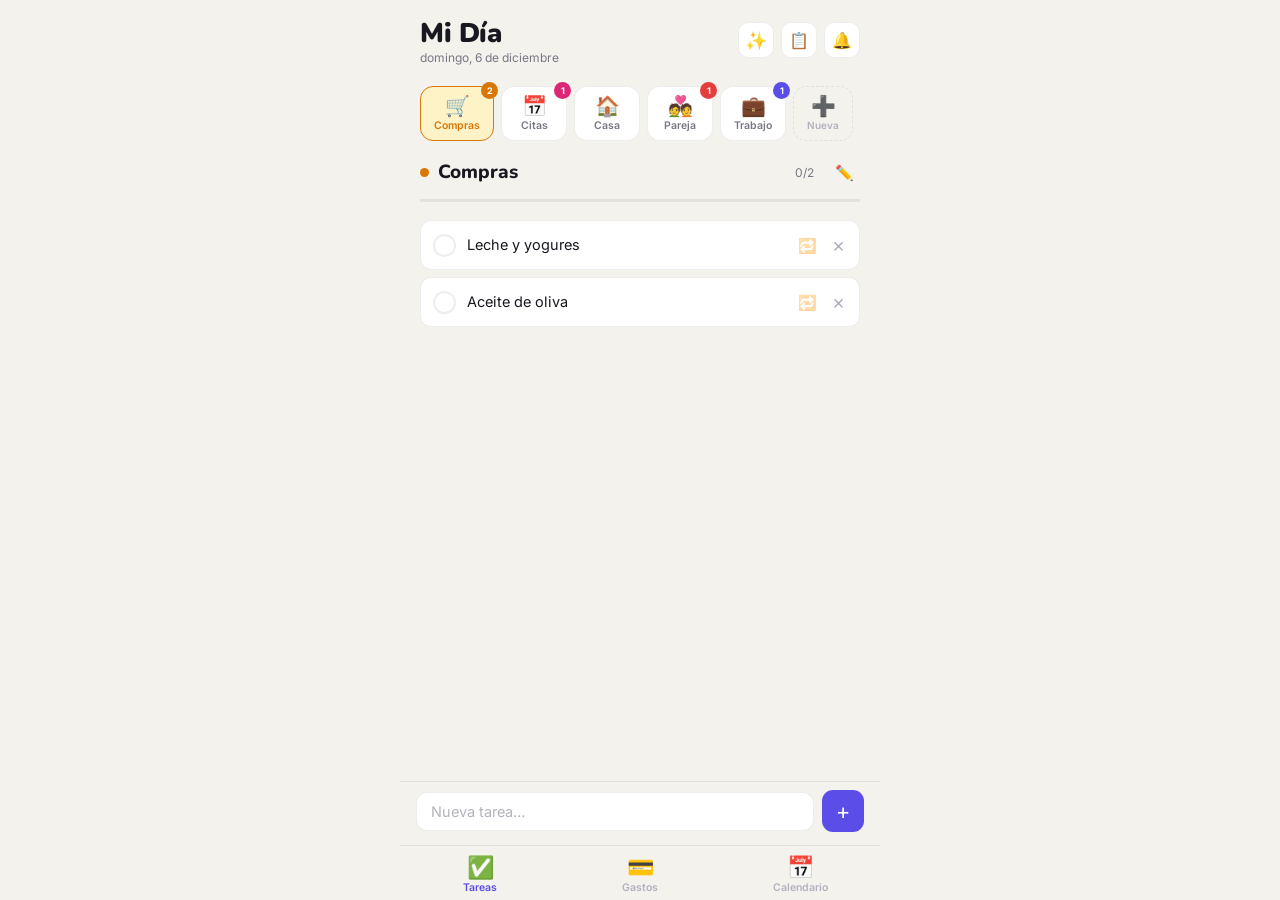
==== index.html @ db53ff69 "Add files via upload" ====
<!doctype html><html><head><meta charset=utf8><meta name=viewport content="width=device-width,initial-scale=1"><style>:root{color-scheme:light}body{margin:0;padding:0;font:14px -apple-system,BlinkMacSystemFont,sans-serif;background:#faf9f5;color:#141413}img{max-width:100%}[hidden]:not([hidden=until-found]){display:none!important}</style></head><body>
<title>Mi Día</title>
<meta name="mobile-web-app-capable" content="yes">
<meta name="apple-mobile-web-app-capable" content="yes">
<meta name="apple-mobile-web-app-title" content="Mi Día">
<meta name="theme-color" content="#5B4EE8">
<link rel="manifest" href="./manifest.json">
<link rel="apple-touch-icon" href="./icon-180.png">
<link rel="icon" href="./icon-192.png">

<link rel="stylesheet" href="https://fonts.googleapis.com/css2?family=Nunito:wght@700;800;900&family=Inter:wght@400;500;600&display=swap">

<style>
/* ── TOKENS ─────────────────────────────────────────────────── */
:root {
  --bg:          #F4F2ED;
  --surface:     #FFFFFF;
  --surface-2:   #ECEAE4;
  --border:      rgba(0,0,0,0.07);
  --text-1:      #19171F;
  --text-2:      #7A7785;
  --text-3:      #B4B1BF;
  --accent:      #5B4EE8;
  --accent-bg:   #ECEAFD;
  --danger:      #E53E3E;
  --success:     #16A34A;
}
@media (prefers-color-scheme: dark) {
  :root:not([data-theme="light"]) {
    --bg:        #0D0C14;
    --surface:   #1A1825;
    --surface-2: #22202E;
    --border:    rgba(255,255,255,0.07);
    --text-1:    #EEEDFB;
    --text-2:    #8A8799;
    --text-3:    #504E60;
    --accent:    #8477F0;
    --accent-bg: #221F45;
  }
}
:root[data-theme="dark"] {
  --bg:        #0D0C14;
  --surface:   #1A1825;
  --surface-2: #22202E;
  --border:    rgba(255,255,255,0.07);
  --text-1:    #EEEDFB;
  --text-2:    #8A8799;
  --text-3:    #504E60;
  --accent:    #8477F0;
  --accent-bg: #221F45;
}

/* ── BASE ──────────────────────────────────────────────────── */
*,*::before,*::after{box-sizing:border-box;margin:0;padding:0}
html,body{height:100%;background:var(--bg)}
body{
  font-family:'Inter',-apple-system,sans-serif;
  color:var(--text-1);
  max-width:480px;
  margin:0 auto;
  min-height:100%;
  position:relative;
  overflow-x:hidden;
}
button{font-family:inherit;cursor:pointer;border:none;background:none}
input,textarea,select{font-family:inherit}

/* ── HEADER ─────────────────────────────────────────────────── */
.hdr{
  position:sticky;top:0;z-index:30;
  background:var(--bg);
  padding:20px 20px 0;
}
.hdr-top{display:flex;align-items:flex-start;justify-content:space-between}
.app-name{
  font-family:'Nunito',sans-serif;
  font-weight:900;font-size:27px;
  letter-spacing:-0.5px;line-height:1;
}
.date-lbl{font-size:12px;color:var(--text-2);margin-top:3px}
.hdr-actions{display:flex;gap:7px;margin-top:2px}
.hdr-btn{
  width:36px;height:36px;border-radius:10px;
  background:var(--surface);border:1px solid var(--border);
  display:flex;align-items:center;justify-content:center;
  font-size:16px;color:var(--text-2);
  transition:background 0.12s;
}
.hdr-btn:hover{background:var(--surface-2)}
.install-btn{
  padding:0 12px;width:auto;
  font-size:12px;font-weight:600;
  color:var(--accent);
  display:none;
}

/* ── BOTTOM NAV ─────────────────────────────────────────────── */
.bottom-nav{
  position:fixed;bottom:0;left:50%;transform:translateX(-50%);
  width:100%;max-width:480px;z-index:30;
  background:var(--bg);border-top:1px solid var(--border);
  display:flex;
  padding-bottom:env(safe-area-inset-bottom,12px);
}
.nav-btn{
  flex:1;display:flex;flex-direction:column;align-items:center;
  gap:3px;padding:10px 0 6px;
  font-size:10.5px;font-weight:600;color:var(--text-3);
  transition:color 0.12s;
}
.nav-btn .nav-ico{font-size:22px;line-height:1}
.nav-btn.active{color:var(--accent)}

/* ── MAIN CONTENT WRAPPER ───────────────────────────────────── */
.view{display:none;padding-bottom:80px}
.view.active{display:block}

/* ── CATEGORY NAV (Tareas) ──────────────────────────────────── */
.cat-scroll-wrap{
  position:sticky;top:74px;z-index:20;
  background:var(--bg);
  padding-bottom:2px;
}
.cat-nav{
  display:flex;gap:7px;
  padding:12px 20px 10px;
  overflow-x:auto;scrollbar-width:none;
}
.cat-nav::-webkit-scrollbar{display:none}
.cat-tab{
  display:flex;flex-direction:column;align-items:center;gap:3px;
  padding:9px 13px 8px;border-radius:13px;
  background:var(--surface);border:1.5px solid var(--border);
  transition:border-color 0.12s,background 0.12s;
  position:relative;min-width:66px;flex-shrink:0;
}
.cat-tab .em{font-size:20px;line-height:1}
.cat-tab .lbl{font-size:10.5px;font-weight:600;color:var(--text-2);white-space:nowrap}
.cat-tab.active .lbl{color:var(--cc)}
.cat-tab.active{border-color:var(--cc);background:var(--cl)}
.cat-badge{
  position:absolute;top:-5px;right:-5px;
  background:var(--cc);color:#fff;
  font-size:9px;font-weight:700;border-radius:20px;
  min-width:17px;height:17px;
  display:flex;align-items:center;justify-content:center;padding:0 4px;
}
.add-cat-btn{
  display:flex;flex-direction:column;align-items:center;gap:3px;
  padding:9px 13px 8px;border-radius:13px;
  background:transparent;border:1.5px dashed var(--border);
  min-width:56px;flex-shrink:0;
  color:var(--text-3);transition:border-color 0.12s,color 0.12s;
}
.add-cat-btn:hover{border-color:var(--accent);color:var(--accent)}
.add-cat-btn .em{font-size:20px;line-height:1}
.add-cat-btn .lbl{font-size:10px;font-weight:600}

/* ── SECTION HEADER ─────────────────────────────────────────── */
.main{padding:16px 20px 0}
.sec-head{display:flex;align-items:center;gap:9px;margin-bottom:14px;margin-top:0}
.sec-dot{width:9px;height:9px;border-radius:50%;flex-shrink:0}
.sec-title{font-family:'Nunito',sans-serif;font-weight:800;font-size:19px;line-height:1}
.sec-count{font-size:12px;color:var(--text-2);margin-left:auto}
.sec-edit-btn{font-size:15px;padding:3px 6px;border-radius:7px;color:var(--text-3);transition:background 0.12s,color 0.12s;margin-left:6px}
.sec-edit-btn:hover{background:var(--surface-2);color:var(--accent)}
.prog-track{height:3px;border-radius:2px;background:var(--border);margin-bottom:18px;overflow:hidden}
.prog-fill{height:100%;border-radius:2px;transition:width 0.3s ease}

/* ── TASK LIST ──────────────────────────────────────────────── */
.task-list{display:flex;flex-direction:column;gap:7px}
.task-item{
  display:flex;align-items:center;gap:11px;
  background:var(--surface);border-radius:11px;
  padding:12px;border:1px solid var(--border);
  transition:opacity 0.2s;
}
.task-item.done{opacity:0.48}
@keyframes slideIn{from{opacity:0;transform:translateY(-6px)}to{opacity:1;transform:translateY(0)}}
.task-item.new-item{animation:slideIn 0.17s ease}
.chk{
  width:23px;height:23px;border-radius:50%;
  border:2px solid var(--border);background:transparent;
  flex-shrink:0;display:flex;align-items:center;justify-content:center;
  transition:background 0.12s,border-color 0.12s;
  font-size:12px;color:transparent;padding:0;
}
.chk.done-chk{color:#fff}
.task-txt{flex:1;font-size:14.5px;line-height:1.45;color:var(--text-1);word-break:break-word}
.task-item.done .task-txt{text-decoration:line-through;color:var(--text-3)}
.del-btn{color:var(--text-3);font-size:20px;padding:0 2px;flex-shrink:0;transition:color 0.12s}
.del-btn:hover{color:var(--danger)}
.rec-btn{font-size:15px;padding:0 2px;flex-shrink:0;opacity:0.35;transition:opacity 0.15s,color 0.15s;color:var(--text-2)}
.rec-btn.active{opacity:1;color:var(--accent)}
.rec-btn:hover{opacity:0.8}

/* ── DONE DIVIDER ───────────────────────────────────────────── */
.done-div{display:flex;align-items:center;gap:10px;margin:14px 0 8px}
.done-div span{font-size:11px;font-weight:600;color:var(--text-3);text-transform:uppercase;letter-spacing:.06em;white-space:nowrap}
.done-div::before,.done-div::after{content:'';flex:1;height:1px;background:var(--border)}

/* ── EMPTY STATE ─────────────────────────────────────────────── */
.empty{text-align:center;padding:48px 16px;color:var(--text-3)}
.empty .ico{font-size:40px;display:block;margin-bottom:10px}
.empty .txt{font-size:14px;line-height:1.6}

/* ── ADD BAR (tareas) ───────────────────────────────────────── */
.add-bar{
  position:fixed;bottom:58px;left:50%;transform:translateX(-50%);
  width:100%;max-width:480px;
  padding:8px 16px 10px;
  background:var(--bg);border-top:1px solid var(--border);
  display:flex;align-items:center;gap:8px;
  z-index:25;
}
.add-input{
  flex:1;background:var(--surface);
  border:1.5px solid var(--border);border-radius:11px;
  padding:10px 14px;font-size:14.5px;color:var(--text-1);
  outline:none;transition:border-color 0.12s;
}
.add-input::placeholder{color:var(--text-3)}
.add-input:focus{border-color:var(--accent)}
.add-btn{
  width:42px;height:42px;border-radius:11px;
  background:var(--accent);color:#fff;
  font-size:22px;display:flex;align-items:center;justify-content:center;
  flex-shrink:0;padding-bottom:1px;
  transition:opacity 0.12s,transform 0.1s;
}
.add-btn:hover{opacity:.88}
.add-btn:active{transform:scale(.93)}

/* ── GASTOS VIEW ─────────────────────────────────────────────── */
#viewGastos{padding:0 0 80px}
.gastos-hdr{
  position:sticky;top:80px;z-index:20;
  background:var(--bg);
  padding:12px 20px 8px;
}
.gasto-total-card{
  background:var(--accent);border-radius:14px;
  padding:16px 18px;margin-bottom:8px;
  display:flex;justify-content:space-between;align-items:center;
}
.gasto-total-label{font-size:12px;color:rgba(255,255,255,0.75);font-weight:500}
.gasto-total-amount{
  font-family:'Nunito',sans-serif;font-weight:900;
  font-size:28px;color:#fff;letter-spacing:-0.5px;
}
.gasto-date-label{font-size:12px;color:rgba(255,255,255,0.7);margin-top:1px}
.add-gasto-btn{
  display:flex;align-items:center;justify-content:center;gap:6px;
  background:var(--surface);border:1.5px solid var(--border);
  border-radius:11px;padding:11px;width:100%;
  font-size:14px;font-weight:600;color:var(--accent);
  transition:background 0.12s;
}
.add-gasto-btn:hover{background:var(--surface-2)}

.gastos-list{padding:12px 20px 0}
.gasto-item{
  display:flex;align-items:center;gap:11px;
  background:rgba(229,62,62,0.07);border-radius:11px;
  padding:12px 13px;border:1px solid rgba(229,62,62,0.18);
  margin-bottom:7px;
}
.gasto-cat-badge{
  width:36px;height:36px;border-radius:9px;
  display:flex;align-items:center;justify-content:center;
  font-size:18px;flex-shrink:0;
}
.gasto-info{flex:1;min-width:0}
.gasto-desc{font-size:14px;font-weight:500;white-space:nowrap;overflow:hidden;text-overflow:ellipsis}
.gasto-cat-name{font-size:11px;color:var(--text-2);margin-top:1px}
.gasto-amount{
  font-family:'Nunito',sans-serif;font-weight:800;
  font-size:16px;white-space:nowrap;
}
/* ── CALENDAR VIEW ───────────────────────────────────────────── */
#viewCalendario{padding:0 16px 80px}
.cal-nav{
  display:flex;align-items:center;justify-content:space-between;
  padding:14px 4px 10px;
}
.cal-month-label{font-family:'Nunito',sans-serif;font-weight:800;font-size:18px;text-transform:capitalize}
.cal-arrow{
  width:34px;height:34px;border-radius:9px;
  background:var(--surface);border:1px solid var(--border);
  display:flex;align-items:center;justify-content:center;
  font-size:16px;transition:background 0.12s;
}
.cal-arrow:hover{background:var(--surface-2)}
.cal-grid-head{
  display:grid;grid-template-columns:repeat(7,1fr);
  margin-bottom:4px;
}
.cal-day-name{
  text-align:center;font-size:10.5px;font-weight:600;
  color:var(--text-3);padding:4px 0;text-transform:uppercase;letter-spacing:.04em;
}
/* Period toggle */
.cal-period-toggle{
  display:flex;gap:4px;padding:12px 16px 4px;
}
.cpt-btn{
  flex:1;padding:8px;border-radius:10px;font-size:13.5px;font-weight:700;
  background:var(--surface-2);color:var(--text-2);transition:background 0.12s,color 0.12s;
}
.cpt-btn.active{background:var(--accent);color:#fff}

/* Period summary card */
.cal-summary-card{
  margin:8px 16px 4px;padding:14px 16px;
  background:var(--surface);border-radius:13px;border:1px solid var(--border);
  display:flex;justify-content:space-between;align-items:center;
}
.cal-sum-label{font-size:12px;color:var(--text-2);margin-bottom:3px}
.cal-sum-amount{font-family:'Nunito',sans-serif;font-weight:900;font-size:24px;color:var(--danger)}
.cal-sum-count{font-size:11px;color:var(--text-3)}

/* Year grid */
.cal-year-grid{
  display:grid;grid-template-columns:repeat(3,1fr);gap:8px;
  padding:4px 16px 16px;
}
.cal-month-card{
  background:var(--surface);border-radius:11px;
  border:1px solid var(--border);
  padding:10px 8px;text-align:center;cursor:pointer;
  transition:background 0.12s,border-color 0.12s;
}
.cal-month-card:hover{background:var(--surface-2)}
.cal-month-card.has-exp{border-color:rgba(229,62,62,0.3)}
.cal-month-card.current-month{border-color:var(--accent)}
.cal-month-name{font-size:11px;font-weight:600;color:var(--text-2);text-transform:capitalize;margin-bottom:4px}
.cal-month-amt{font-family:'Nunito',sans-serif;font-weight:800;font-size:13px;color:var(--danger)}
.cal-month-amt.zero{color:var(--text-3);font-size:11px;font-weight:400}

.cal-grid{display:grid;grid-template-columns:repeat(7,1fr);gap:3px}
.cal-day{
  min-height:44px;border-radius:9px;
  display:flex;flex-direction:column;align-items:center;justify-content:center;
  gap:1px;cursor:pointer;
  transition:background 0.12s;
  position:relative;
  background:transparent;
  padding:4px 1px;
}
.cal-day:hover{background:var(--surface)}
.cal-day.other-month .cal-day-num{color:var(--text-3)}
.cal-day.today .cal-day-num{
  background:var(--accent);color:#fff;
  border-radius:50%;width:26px;height:26px;
  display:flex;align-items:center;justify-content:center;
}
.cal-day.selected{background:var(--accent-bg)}
.cal-day-num{font-size:13px;font-weight:500;line-height:1}
.cal-day-amt{font-size:8.5px;font-weight:700;color:var(--danger);line-height:1;white-space:nowrap}

.cal-day-detail{
  background:var(--surface);border-radius:14px;
  padding:14px 16px;margin-top:10px;
  border:1px solid var(--border);
}
.cal-detail-title{
  font-family:'Nunito',sans-serif;font-weight:800;font-size:16px;
  margin-bottom:10px;
}
.cal-detail-total{font-size:13px;color:var(--text-2);margin-bottom:10px}
.cal-gasto-row{
  display:flex;align-items:center;gap:10px;
  padding:7px 0;border-bottom:1px solid var(--border);
}
.cal-gasto-row:last-child{border-bottom:none}
.cal-gasto-ico{font-size:17px;flex-shrink:0}
.cal-gasto-desc{flex:1;font-size:13.5px;overflow:hidden;text-overflow:ellipsis;white-space:nowrap}
.cal-gasto-amt{font-size:13.5px;font-weight:600;white-space:nowrap}

/* ── MODAL / SHEET ───────────────────────────────────────────── */
.overlay{
  position:fixed;inset:0;
  background:rgba(0,0,0,0.4);z-index:50;
  display:flex;align-items:flex-end;justify-content:center;
}
.overlay[hidden]{display:none}
.sheet{
  background:var(--surface);border-radius:22px 22px 0 0;
  padding:20px 20px 36px;
  width:100%;max-width:480px;
  animation:sheetUp .2s ease;
  max-height:90vh;overflow-y:auto;
}
@media(min-width:481px){
  .overlay{align-items:center}
  .sheet{border-radius:20px;max-width:400px}
}
@keyframes sheetUp{from{transform:translateY(30px);opacity:0}to{transform:translateY(0);opacity:1}}
.sheet-title{font-family:'Nunito',sans-serif;font-weight:800;font-size:19px;margin-bottom:5px}
.sheet-sub{font-size:13px;color:var(--text-2);margin-bottom:18px;line-height:1.5}
.field-label{font-size:12.5px;font-weight:600;color:var(--text-2);margin-bottom:5px;text-transform:uppercase;letter-spacing:.04em}
.field-input{
  width:100%;background:var(--surface-2);
  border:1.5px solid var(--border);border-radius:10px;
  padding:10px 13px;font-size:14.5px;color:var(--text-1);
  outline:none;transition:border-color 0.12s;
  margin-bottom:14px;
}
.field-input:focus{border-color:var(--accent)}
.field-input::placeholder{color:var(--text-3)}
.field-row{display:flex;gap:10px;margin-bottom:14px}
.field-row .field-input{margin-bottom:0}

.sheet-btn{
  display:block;width:100%;padding:13px;border-radius:11px;
  font-size:14.5px;font-weight:600;text-align:center;
  transition:opacity .12s;margin-top:8px;
}
.sheet-btn:hover{opacity:.85}
.sheet-btn.primary{background:var(--accent);color:#fff}
.sheet-btn.secondary{background:var(--surface-2);color:var(--text-1)}
.sheet-btn.danger{background:#FEE2E2;color:var(--danger)}

/* Emoji grid */
.emoji-grid{
  display:grid;grid-template-columns:repeat(8,1fr);
  gap:4px;margin-bottom:14px;
}
.emoji-opt{
  width:100%;aspect-ratio:1;border-radius:8px;font-size:20px;
  display:flex;align-items:center;justify-content:center;
  transition:background 0.1s;
}
.emoji-opt:hover{background:var(--surface-2)}
.emoji-opt.selected{background:var(--accent-bg);outline:2px solid var(--accent)}

/* Expense category picker */
.cat-picker{display:flex;gap:7px;overflow-x:auto;margin-bottom:14px;padding-bottom:2px;scrollbar-width:none}
.cat-picker::-webkit-scrollbar{display:none}
.cat-pick-opt{
  display:flex;flex-direction:column;align-items:center;gap:3px;
  padding:8px 12px;border-radius:11px;
  background:var(--surface-2);border:1.5px solid transparent;
  min-width:60px;flex-shrink:0;cursor:pointer;
  transition:border-color 0.12s,background 0.12s;
}
.cat-pick-opt .em{font-size:20px}
.cat-pick-opt .nm{font-size:10px;font-weight:600;color:var(--text-2);white-space:nowrap}
.cat-pick-opt.selected{border-color:var(--accent);background:var(--accent-bg)}
.cat-pick-opt.selected .nm{color:var(--accent)}

/* Summary modal */
.sum-scroll{max-height:55vh;overflow-y:auto;margin-bottom:14px}
.sum-cat{margin-bottom:16px}
.sum-cat-hdr{
  display:flex;align-items:center;gap:7px;
  font-size:11px;font-weight:600;text-transform:uppercase;letter-spacing:.07em;
  color:var(--text-2);margin-bottom:6px;
}
.sum-task{
  font-size:14px;color:var(--text-1);padding:6px 0;
  border-bottom:1px solid var(--border);
  display:flex;align-items:baseline;gap:8px;
}
.sum-task::before{content:'·';font-size:22px;line-height:.6;flex-shrink:0}
.all-done{text-align:center;padding:28px 0;font-size:15px;color:var(--text-2)}
.all-done .big{font-size:36px;display:block;margin-bottom:8px}

/* Task notes hint */
.task-notes-hint{
  font-size:11px;color:var(--text-3);margin-top:2px;
  white-space:nowrap;overflow:hidden;text-overflow:ellipsis;
}
.task-txt-wrap{flex:1;min-width:0;cursor:pointer}
.task-txt-wrap:hover .task-txt{color:var(--accent)}

/* notif status */
.notif-row{
  display:flex;align-items:center;gap:9px;
  background:var(--surface-2);border-radius:10px;
  padding:11px 13px;margin-bottom:16px;font-size:13px;color:var(--text-2);
}
.n-dot{width:8px;height:8px;border-radius:50%;flex-shrink:0}
.n-dot.on{background:var(--success)}
.n-dot.off{background:var(--text-3)}

.time-pick{
  background:var(--surface-2);border:1.5px solid var(--border);
  border-radius:9px;padding:7px 12px;font-size:15px;color:var(--text-1);outline:none;
}

/* ── TOAST ───────────────────────────────────────────────────── */
.toast{
  position:fixed;bottom:80px;left:50%;
  transform:translateX(-50%) translateY(4px);
  background:var(--text-1);color:var(--bg);
  padding:9px 18px;border-radius:20px;
  font-size:13px;font-weight:600;z-index:100;
  pointer-events:none;opacity:0;
  transition:opacity .18s,transform .18s;white-space:nowrap;
}
.toast.show{opacity:1;transform:translateX(-50%) translateY(0)}

@media(prefers-reduced-motion:reduce){*,*::before,*::after{animation:none!important;transition:none!important}}
</style>

<!-- APP SHELL -->
<header class="hdr">
  <div class="hdr-top">
    <div>
      <div class="app-name">Mi Día</div>
      <div class="date-lbl" id="dateLbl"></div>
    </div>
    <div class="hdr-actions">
      <button class="hdr-btn install-btn" id="installBtn">📲 Instalar</button>
      <button class="hdr-btn" id="aiCmdBtn" title="Asistente" style="color:var(--accent);font-size:18px">✨</button>
      <button class="hdr-btn" id="summaryBtn" title="Resumen">📋</button>
      <button class="hdr-btn" id="notifBtn" title="Recordatorio">🔔</button>
    </div>
  </div>
</header>

<!-- TAREAS VIEW -->
<div id="viewTareas" class="view active">
  <div class="cat-scroll-wrap">
    <nav class="cat-nav" id="catNav" role="tablist"></nav>
  </div>
  <div class="main" id="tareasMain"></div>
  <div class="add-bar">
    <input class="add-input" id="taskInput" type="text" placeholder="Nueva tarea…" maxlength="200" autocomplete="off">
    <button class="add-btn" id="addBtn">+</button>
  </div>
</div>

<!-- GASTOS VIEW -->
<div id="viewGastos" class="view">
  <div class="gastos-hdr">
    <div class="gasto-total-card">
      <div>
        <div class="gasto-total-label">Gasto de hoy</div>
        <div class="gasto-total-amount" id="totalHoy">0,00 €</div>
        <div class="gasto-date-label" id="gastosDateLbl"></div>
      </div>
      <span style="font-size:36px">💳</span>
    </div>
    <button class="add-gasto-btn" id="addGastoBtn">
      <span>+</span> Añadir gasto
    </button>
  </div>
  <div class="gastos-list" id="gastosList"></div>
</div>

<!-- CALENDARIO VIEW -->
<div id="viewCalendario" class="view">
  <div class="cal-period-toggle">
    <button class="cpt-btn active" data-period="mes">Mes</button>
    <button class="cpt-btn" data-period="año">Año</button>
  </div>
  <div class="cal-summary-card" id="calSummaryCard"></div>

  <!-- Month view -->
  <div id="calMonthView">
    <div class="cal-nav">
      <button class="cal-arrow" id="calPrev">‹</button>
      <div class="cal-month-label" id="calMonthLabel"></div>
      <button class="cal-arrow" id="calNext">›</button>
    </div>
    <div class="cal-grid-head" id="calDayNames"></div>
    <div class="cal-grid" id="calGrid"></div>
    <div class="cal-day-detail" id="calDetail" hidden></div>
  </div>

  <!-- Year view -->
  <div id="calYearView" hidden>
    <div class="cal-nav">
      <button class="cal-arrow" id="calYearPrev">‹</button>
      <div class="cal-month-label" id="calYearLabel"></div>
      <button class="cal-arrow" id="calYearNext">›</button>
    </div>
    <div class="cal-year-grid" id="calYearGrid"></div>
  </div>
</div>

<!-- BOTTOM NAV -->
<nav class="bottom-nav">
  <button class="nav-btn active" data-tab="tareas">
    <span class="nav-ico">✅</span>Tareas
  </button>
  <button class="nav-btn" data-tab="gastos">
    <span class="nav-ico">💳</span>Gastos
  </button>
  <button class="nav-btn" data-tab="calendario">
    <span class="nav-ico">📅</span>Calendario
  </button>
</nav>

<!-- MODALS ─────────────────────────────────────────────────── -->

<!-- Add Expense -->
<div class="overlay" id="gastoOverlay" hidden>
  <div class="sheet">
    <div class="sheet-title">Nuevo gasto</div>

    <div class="field-label">Categoría</div>
    <div class="cat-picker" id="gastoCatPicker"></div>

    <div class="field-row">
      <div style="flex:0 0 110px">
        <div class="field-label">Importe (€)</div>
        <input class="field-input" id="gastoAmount" type="number" step="0.01" min="0" placeholder="0,00">
      </div>
      <div style="flex:1">
        <div class="field-label">Descripción</div>
        <input class="field-input" id="gastoDesc" type="text" placeholder="¿En qué?" maxlength="100">
      </div>
    </div>

    <button class="sheet-btn primary" id="saveGastoBtn">Guardar gasto</button>
    <button class="sheet-btn secondary" id="cancelGastoBtn">Cancelar</button>
  </div>
</div>

<!-- Add Category -->
<div class="overlay" id="catOverlay" hidden>
  <div class="sheet">
    <div class="sheet-title">Nueva sección</div>
    <div class="field-label">Nombre</div>
    <input class="field-input" id="newCatName" type="text" placeholder="p.ej. Deporte, Médico…" maxlength="20">
    <div class="field-label">Icono</div>
    <div class="emoji-grid" id="emojiGrid"></div>
    <button class="sheet-btn primary" id="saveCatBtn">Crear sección</button>
    <button class="sheet-btn secondary" id="cancelCatBtn">Cancelar</button>
  </div>
</div>

<!-- Summary -->
<div class="overlay" id="sumOverlay" hidden>
  <div class="sheet">
    <div class="sheet-title">Resumen del día</div>
    <div class="sheet-sub" id="sumSubtitle"></div>
    <div class="sum-scroll" id="sumBody"></div>
    <button class="sheet-btn secondary" id="closeSumBtn">Cerrar</button>
  </div>
</div>

<!-- Task Detail -->
<div class="overlay" id="taskDetailOverlay" hidden>
  <div class="sheet">
    <div class="field-label">Título</div>
    <input class="field-input" id="taskDetailTitle" type="text" maxlength="80" style="margin-bottom:14px;font-weight:700;font-size:16px">
    <div class="field-label">Notas</div>
    <textarea class="field-input" id="taskDetailNotes" rows="5"
      placeholder="Escribe aquí más detalles de la tarea…"
      style="resize:none;height:120px;margin-bottom:4px"></textarea>
    <div style="font-size:12px;color:var(--text-3);text-align:center;margin:4px 0 10px;line-height:1.5">
      🎤 Para dictar: usa el micrófono de tu teclado (Gboard)
    </div>
    <button class="sheet-btn primary" id="saveTaskDetailBtn">Guardar</button>
    <button class="sheet-btn secondary" id="closeTaskDetailBtn">Cancelar</button>
  </div>
</div>

<!-- Edit Category -->
<div class="overlay" id="editCatOverlay" hidden>
  <div class="sheet">
    <div class="sheet-title">Editar sección</div>
    <div class="field-label">Nombre</div>
    <input class="field-input" id="editCatName" type="text" placeholder="Nombre de la sección" maxlength="20" style="margin-bottom:14px">
    <div class="field-label">Icono</div>
    <div class="emoji-grid" id="editEmojiGrid"></div>
    <button class="sheet-btn primary" id="saveEditCatBtn">Guardar cambios</button>
    <button class="sheet-btn secondary" id="cancelEditCatBtn">Cancelar</button>
    <button class="sheet-btn" id="deleteEditCatBtn" style="background:rgba(229,62,62,0.1);color:var(--danger);margin-top:4px">🗑️ Eliminar sección</button>
  </div>
</div>

<!-- AI Command -->
<div class="overlay" id="aiCmdOverlay" hidden>
  <div class="sheet">
    <div class="sheet-title" style="margin-bottom:4px">✨ Asistente</div>
    <div style="font-size:12px;color:var(--text-2);margin-bottom:14px;line-height:1.5">
      Escribe lo que quieres hacer. Usa el 🎤 de tu teclado para dictar.
    </div>
    <textarea class="field-input" id="aiCmdInput" rows="4"
      placeholder="Ej: crea una tarea para comprar verdura&#10;Ej: apunta un gasto de 15€ en comida"
      style="resize:none;height:110px;margin-bottom:12px"></textarea>
    <div id="aiCmdPreview" style="display:none;background:var(--accent-bg);border:1px solid var(--accent);border-radius:10px;padding:12px;margin-bottom:12px;font-size:13px;line-height:1.6"></div>
    <div id="aiCmdError" style="display:none;color:var(--danger);font-size:13px;margin-bottom:10px;text-align:center"></div>
    <button class="sheet-btn primary" id="aiCmdOkBtn">Ejecutar</button>
    <button class="sheet-btn secondary" id="aiCmdCancelBtn">Cancelar</button>
  </div>
</div>

<!-- Confirm dialog -->
<div class="overlay" id="confirmOverlay" hidden>
  <div class="sheet" style="text-align:center">
    <div style="font-size:28px;margin-bottom:8px">🗑️</div>
    <div class="sheet-title" id="confirmMsg">¿Eliminar este gasto?</div>
    <button class="sheet-btn primary" id="confirmOkBtn" style="background:var(--danger)">Eliminar</button>
    <button class="sheet-btn secondary" id="confirmCancelBtn">Cancelar</button>
  </div>
</div>

<!-- Notifications -->
<div class="overlay" id="notifOverlay" hidden>
  <div class="sheet">
    <div class="sheet-title">Recordatorio diario</div>
    <div class="notif-row">
      <div class="n-dot off" id="nDot"></div>
      <span id="nText">Sin permisos</span>
    </div>
    <div style="display:flex;align-items:center;justify-content:space-between;margin-bottom:16px">
      <div class="field-label" style="margin-bottom:0">Hora del aviso</div>
      <input class="time-pick" type="time" id="notifTime" value="21:00">
    </div>
    <button class="sheet-btn primary" id="notifActionBtn">Activar notificaciones</button>
    <button class="sheet-btn" id="testNotifBtn" style="background:var(--surface-2);color:var(--text-1);display:none">🔔 Enviar notificación de prueba</button>
    <div class="sheet-sub" id="notifHint" style="margin-top:4px;margin-bottom:12px"></div>
    <button class="sheet-btn secondary" id="closeNotifBtn">Cerrar</button>
  </div>
</div>

<div class="toast" id="toast" aria-live="polite"></div>

<script>
// ── CONSTANTS ──────────────────────────────────────────────────────
const EMOJIS = ['🏃','⚽','🎮','📚','💊','✈️','🎵','👗','🐕','🌱','🔧','💡','🎯','🍕','☕','🛒','📱','💻','🎨','🎸','🏋️','📝','🧹','🚗','🎬','🛍️','💪','🌟'];

const EXPENSE_CATS = [
  { id:'alim',    name:'Comida',      emoji:'🍎', color:'#16A34A' },
  { id:'trans',   name:'Transporte',  emoji:'🚌', color:'#2563EB' },
  { id:'ocio',    name:'Ocio',        emoji:'🎮', color:'#7C3AED' },
  { id:'hogar',   name:'Hogar',       emoji:'🏠', color:'#D97706' },
  { id:'salud',   name:'Salud',       emoji:'💊', color:'#DC2626' },
  { id:'ropa',    name:'Ropa',        emoji:'👗', color:'#DB2777' },
  { id:'otros',   name:'Otros',       emoji:'📦', color:'#6B7280' },
];

const DEFAULT_TASK_CATS = [
  { id:'compras', name:'Compras', emoji:'🛒', hex:'#D97706', cl:'#FEF3C7', cld:'#2D1A00' },
  { id:'citas',   name:'Citas',   emoji:'📅', hex:'#DB2777', cl:'#FCE7F3', cld:'#300A1F' },
  { id:'casa',    name:'Casa',    emoji:'🏠', hex:'#16A34A', cl:'#DCFCE7', cld:'#052E16' },
  { id:'pareja',  name:'Pareja',  emoji:'💑', hex:'#E53E3E', cl:'#FFE4E4', cld:'#450A0A' },
  { id:'trabajo', name:'Trabajo', emoji:'💼', hex:'#5B4EE8', cl:'#ECEAFD', cld:'#1E1854' },
];

// ── STATE ───────────────────────────────────────────────────────────
let S = {
  taskCats: JSON.parse(JSON.stringify(DEFAULT_TASK_CATS)),
  tasks: {},
  expenses: [],
  activeTab: 'tareas',
  activeTaskCat: 'compras',
  notifTime: '21:00',
  lastNotifDay: null,
};

// Calendar state
let calYear  = new Date().getFullYear();
let calMonth = new Date().getMonth();
let calSelDay = null;
let calView  = 'mes';
let calViewYear = new Date().getFullYear();

// Expense form state
let gastoCat = EXPENSE_CATS[0].id;
let editingGastoId = null;

// Category creator state
let newCatEmoji = EMOJIS[0];

// PWA
let deferredInstall = null;

// ── PERSISTENCE ─────────────────────────────────────────────────────
function load() {
  try {
    const raw = localStorage.getItem('midia_v3');
    if (!raw) { seedDemo(); return; }
    const p = JSON.parse(raw);
    S = { ...S, ...p };
    // Ensure all task cat tasks exist
    S.taskCats.forEach(c => { if (!S.tasks[c.id]) S.tasks[c.id] = []; });
  } catch(e) { seedDemo(); }
}

function save() {
  try { localStorage.setItem('midia_v3', JSON.stringify(S)); } catch(e) {}
  // Keep SW in sync so background notifications have fresh data
  if (typeof syncCfgToSW === 'function') setTimeout(syncCfgToSW, 200);
}

function seedDemo() {
  S.taskCats = JSON.parse(JSON.stringify(DEFAULT_TASK_CATS));
  S.tasks = {
    compras: [
      { id:'s1', text:'Leche y yogures', at:Date.now() },
      { id:'s2', text:'Aceite de oliva', at:Date.now() },
    ],
    citas:   [{ id:'s4', text:'Peluquero — confirmar cita', at:Date.now() }],
    casa:    [],
    pareja:  [{ id:'s5', text:'Hablar sobre las vacaciones de octubre', at:Date.now() }],
    trabajo: [{ id:'s6', text:'Revisar documentación cliente', at:Date.now() }],
  };
  S.expenses = [];
  save();
}

// ── HELPERS ─────────────────────────────────────────────────────────
function esc(t) { const d=document.createElement('div'); d.textContent=t; return d.innerHTML; }
function todayStr() {
  const n=new Date();
  return `${n.getFullYear()}-${String(n.getMonth()+1).padStart(2,'0')}-${String(n.getDate()).padStart(2,'0')}`;
}
function fmtMoney(n) {
  return n.toLocaleString('es-ES',{minimumFractionDigits:2,maximumFractionDigits:2})+' €';
}
function isDark() {
  const t = document.documentElement.getAttribute('data-theme');
  if (t==='dark') return true;
  if (t==='light') return false;
  return window.matchMedia('(prefers-color-scheme: dark)').matches;
}
function getCat(id) { return S.taskCats.find(c=>c.id===id); }
function getExpCat(id) { return EXPENSE_CATS.find(c=>c.id===id); }
function todayExpenses() { return S.expenses.filter(e=>e.date===todayStr()); }

// ── TOAST ─────────────────────────────────────────────────────────
let toastT;
function toast(msg) {
  const el=document.getElementById('toast');
  el.textContent=msg; el.classList.add('show');
  clearTimeout(toastT);
  toastT=setTimeout(()=>el.classList.remove('show'),2200);
}

// ── TAB NAVIGATION ─────────────────────────────────────────────────
function setTab(tab) {
  S.activeTab = tab;
  document.querySelectorAll('.view').forEach(v=>v.classList.remove('active'));
  document.querySelectorAll('.nav-btn').forEach(b=>{
    b.classList.toggle('active', b.dataset.tab===tab);
  });
  document.getElementById(`view${tab.charAt(0).toUpperCase()+tab.slice(1)}`).classList.add('active');

  // Show/hide add-bar (only for tareas)
  document.querySelector('.add-bar').style.display = tab==='tareas' ? 'flex' : 'none';

  if (tab==='gastos') renderGastos();
  if (tab==='calendario') renderCalendario();
}

// ── HEADER ─────────────────────────────────────────────────────────
function renderHeader() {
  const n=new Date();
  document.getElementById('dateLbl').textContent =
    n.toLocaleDateString('es-ES',{weekday:'long',day:'numeric',month:'long'});
}

// ── CAT NAV (tareas) ────────────────────────────────────────────────
function renderCatNav() {
  const nav=document.getElementById('catNav');
  nav.innerHTML='';
  const dark=isDark();
  S.taskCats.forEach(cat=>{
    const pending=S.tasks[cat.id]?S.tasks[cat.id].filter(t=>!t.done).length:0;
    const active=cat.id===S.activeTaskCat;
    const btn=document.createElement('button');
    btn.className='cat-tab'+(active?' active':'');
    btn.style.setProperty('--cc', cat.hex || '#5B4EE8');
    btn.style.setProperty('--cl', dark?(cat.cld||'#1E1854'):(cat.cl||'#ECEAFD'));
    btn.setAttribute('role','tab');
    btn.innerHTML=`
      <span class="em">${cat.emoji}</span>
      <span class="lbl">${esc(cat.name)}</span>
      ${pending?`<span class="cat-badge" style="background:${cat.hex||'#5B4EE8'}">${pending}</span>`:''}
    `;
    btn.addEventListener('click',()=>{
      S.activeTaskCat=cat.id; save(); renderCatNav(); renderTareas();
    });
    nav.appendChild(btn);
  });
  // Add-cat button
  const addBtn=document.createElement('button');
  addBtn.className='add-cat-btn';
  addBtn.innerHTML='<span class="em">➕</span><span class="lbl">Nueva</span>';
  addBtn.addEventListener('click',openAddCat);
  nav.appendChild(addBtn);
}

// ── TAREAS ──────────────────────────────────────────────────────────
function renderTareas() {
  const cat=getCat(S.activeTaskCat);
  if (!cat) return;
  const tasks=S.tasks[cat.id]||[];
  const dark=isDark();
  const hex=cat.hex||'#5B4EE8';
  const pending=tasks.filter(t=>!t.done);
  const done=tasks.filter(t=>t.done);
  const total=tasks.length;
  const pct=total?(done.length/total)*100:0;

  const main=document.getElementById('tareasMain');
  let finalHtml=`
    <div class="sec-head">
      <div class="sec-dot" style="background:${hex}"></div>
      <div class="sec-title">${esc(cat.name)}</div>
      <div class="sec-count">${done.length}/${total}</div>
      <button class="sec-edit-btn" onclick="openEditCat()" title="Editar sección">✏️</button>
    </div>
    <div class="prog-track">
      <div class="prog-fill" style="width:${pct}%;background:${hex}"></div>
    </div>
    <div class="task-list">
  `;
  if (!tasks.length) {
    finalHtml+=`<div class="empty"><span class="ico">${cat.emoji}</span><div class="txt">Sin tareas en ${esc(cat.name.toLowerCase())}.<br>¡Añade la primera!</div></div>`;
  } else {
    pending.forEach(t=>{ finalHtml+=taskHTML(t,hex); });
    if (done.length) {
      finalHtml+=`<div class="done-div"><span>Completadas</span></div>`;
      done.forEach(t=>{ finalHtml+=taskHTML(t,hex); });
    }
  }
  finalHtml+='</div>';
  main.innerHTML=finalHtml;

  main.querySelectorAll('[data-check]').forEach(btn=>{
    btn.addEventListener('click',()=>toggleTask(cat.id,btn.dataset.check));
  });
  main.querySelectorAll('[data-rec]').forEach(btn=>{
    btn.addEventListener('click',()=>toggleRecurring(cat.id,btn.dataset.rec));
  });
  main.querySelectorAll('[data-del]').forEach(btn=>{
    btn.addEventListener('click',()=>deleteTask(cat.id,btn.dataset.del));
  });
  main.querySelectorAll('[data-detail]').forEach(el=>{
    el.addEventListener('click',()=>openTaskDetail(cat.id,el.dataset.detail));
  });
}

function taskHTML(t,hex) {
  const isDone=t.done;
  const chkStyle=isDone?`background:${hex};border-color:${hex};color:#fff`:'';
  const recBadge=t.recurring?`<span style="font-size:11px;color:var(--accent);margin-left:4px" title="Tarea recurrente">🔁</span>`:'';
  const notesHint=t.notes?`<div class="task-notes-hint">📝 ${esc(t.notes)}</div>`:'';
  return `
    <div class="task-item${isDone?' done':''}">
      <button class="chk${isDone?' done-chk':''}" style="${chkStyle}" data-check="${t.id}">${isDone?'✓':''}</button>
      <div class="task-txt-wrap" data-detail="${t.id}">
        <div class="task-txt">${esc(t.text)}${recBadge}</div>
        ${notesHint}
      </div>
      <button class="rec-btn${t.recurring?' active':''}" data-rec="${t.id}" title="${t.recurring?'Quitar recurrencia':'Hacer recurrente'}">🔁</button>
      <button class="del-btn" data-del="${t.id}">×</button>
    </div>
  `;
}

function addTask() {
  const input=document.getElementById('taskInput');
  const text=input.value.trim();
  if (!text) return;
  const task={ id:Date.now().toString(), text, done:false, at:Date.now() };
  if (!S.tasks[S.activeTaskCat]) S.tasks[S.activeTaskCat]=[];
  S.tasks[S.activeTaskCat].unshift(task);
  save(); input.value='';
  renderCatNav(); renderTareas();
}

function toggleTask(catId,id) {
  const t=(S.tasks[catId]||[]).find(x=>x.id===id);
  if (!t) return;
  t.done=!t.done;
  t.doneAt=t.done?todayStr():null;
  save(); renderCatNav(); renderTareas();
  if (t.done) toast(t.recurring?'✓ Completada · se reinicia mañana 🔁':'✓ Completada');
}

function toggleRecurring(catId,id) {
  const t=(S.tasks[catId]||[]).find(x=>x.id===id);
  if (!t) return;
  t.recurring=!t.recurring;
  save(); renderTareas();
  toast(t.recurring?'🔁 Tarea recurrente activada':'Recurrencia desactivada');
}

function deleteTask(catId,id) {
  S.tasks[catId]=(S.tasks[catId]||[]).filter(x=>x.id!==id);
  save(); renderCatNav(); renderTareas();
}

// ── TASK DETAIL ─────────────────────────────────────────────────────
let taskDetailCatId=null, taskDetailId=null;

function openTaskDetail(catId,id) {
  taskDetailCatId=catId; taskDetailId=id;
  const t=(S.tasks[catId]||[]).find(x=>x.id===id);
  if (!t) return;
  document.getElementById('taskDetailTitle').value=t.text;
  document.getElementById('taskDetailNotes').value=t.notes||'';
  document.getElementById('taskDetailOverlay').removeAttribute('hidden');
}

function saveTaskDetail() {
  const t=(S.tasks[taskDetailCatId]||[]).find(x=>x.id===taskDetailId);
  if (t) {
    const newTitle=document.getElementById('taskDetailTitle').value.trim();
    if (newTitle) t.text=newTitle;
    t.notes=document.getElementById('taskDetailNotes').value.trim();
    save();
  }
  document.getElementById('taskDetailOverlay').setAttribute('hidden','');
  renderTareas();
  toast('📝 Guardado');
}

// ── ADD CATEGORY ────────────────────────────────────────────────────
function openAddCat() {
  newCatEmoji=EMOJIS[0];
  document.getElementById('newCatName').value='';
  // Build emoji grid
  const grid=document.getElementById('emojiGrid');
  grid.innerHTML='';
  EMOJIS.forEach(em=>{
    const btn=document.createElement('button');
    btn.className='emoji-opt'+(em===newCatEmoji?' selected':'');
    btn.textContent=em;
    btn.addEventListener('click',()=>{
      newCatEmoji=em;
      grid.querySelectorAll('.emoji-opt').forEach(b=>b.classList.remove('selected'));
      btn.classList.add('selected');
    });
    grid.appendChild(btn);
  });
  document.getElementById('catOverlay').removeAttribute('hidden');
}

function saveNewCat() {
  const name=document.getElementById('newCatName').value.trim();
  if (!name) { toast('Escribe un nombre'); return; }
  const id='cat_'+Date.now();
  const hues=['#2563EB','#7C3AED','#059669','#DC2626','#D97706','#0891B2','#BE185D'];
  const hex=hues[S.taskCats.length % hues.length];
  const cat={ id, name, emoji:newCatEmoji, hex, cl:'#EFF6FF', cld:'#1E3A5F', custom:true };
  S.taskCats.push(cat);
  S.tasks[id]=[];
  S.activeTaskCat=id;
  save();
  document.getElementById('catOverlay').setAttribute('hidden','');
  renderCatNav(); renderTareas();
  toast('✅ Sección creada');
}

// ── EDIT CATEGORY ───────────────────────────────────────────────────
let editCatEmoji = '';

function openEditCat() {
  const cat = getCat(S.activeTaskCat);
  if (!cat) return;
  editCatEmoji = cat.emoji;
  document.getElementById('editCatName').value = cat.name;
  // Build emoji grid
  const grid = document.getElementById('editEmojiGrid');
  grid.innerHTML = '';
  EMOJIS.forEach(em => {
    const btn = document.createElement('button');
    btn.className = 'emoji-opt' + (em === editCatEmoji ? ' selected' : '');
    btn.textContent = em;
    btn.addEventListener('click', () => {
      editCatEmoji = em;
      grid.querySelectorAll('.emoji-opt').forEach(b => b.classList.remove('selected'));
      btn.classList.add('selected');
    });
    grid.appendChild(btn);
  });
  // Only show delete for custom categories or if there's more than 1 category
  const deleteBtn = document.getElementById('deleteEditCatBtn');
  deleteBtn.style.display = (S.taskCats.length > 1) ? '' : 'none';
  document.getElementById('editCatOverlay').removeAttribute('hidden');
}

function saveEditCat() {
  const cat = getCat(S.activeTaskCat);
  if (!cat) return;
  const newName = document.getElementById('editCatName').value.trim();
  if (!newName) { toast('Escribe un nombre'); return; }
  cat.name = newName;
  cat.emoji = editCatEmoji;
  save();
  document.getElementById('editCatOverlay').setAttribute('hidden', '');
  renderCatNav(); renderTareas();
  toast('✅ Sección actualizada');
}

function confirmDeleteCat() {
  const cat = getCat(S.activeTaskCat);
  if (!cat) return;
  if (S.taskCats.length <= 1) { toast('No puedes eliminar la última sección'); return; }
  document.getElementById('editCatOverlay').setAttribute('hidden', '');
  showConfirm(`¿Eliminar "${cat.name}" y todas sus tareas?`, () => {
    S.taskCats = S.taskCats.filter(c => c.id !== cat.id);
    delete S.tasks[cat.id];
    S.activeTaskCat = S.taskCats[0].id;
    save(); renderCatNav(); renderTareas();
    toast('🗑️ Sección eliminada');
  });
}

// ── GASTOS ──────────────────────────────────────────────────────────
function renderGastos() {
  const today=todayStr();
  const todayEx=todayExpenses();
  const total=todayEx.reduce((s,e)=>s+e.amount,0);

  document.getElementById('totalHoy').textContent=fmtMoney(total);
  document.getElementById('gastosDateLbl').textContent=
    new Date().toLocaleDateString('es-ES',{weekday:'long',day:'numeric',month:'long'});

  const list=document.getElementById('gastosList');
  if (!todayEx.length) {
    list.innerHTML=`<div class="empty"><span class="ico">💳</span><div class="txt">Sin gastos hoy.<br>¡Añade el primero!</div></div>`;
    return;
  }

  // Sort by time desc
  const sorted=[...todayEx].reverse();
  list.innerHTML=sorted.map(e=>{
    const ec=getExpCat(e.catId)||EXPENSE_CATS[6];
    return `
      <div class="gasto-item" style="cursor:pointer" onclick="openEditGasto('${e.id}')">
        <div class="gasto-cat-badge" style="background:${ec.color}22"><span>${ec.emoji}</span></div>
        <div class="gasto-info">
          <div class="gasto-desc">${esc(e.desc||'Sin descripción')}</div>
          <div class="gasto-cat-name">${esc(ec.name)} · ${e.at?new Date(e.at).toLocaleString('es-ES',{day:'numeric',month:'short',hour:'2-digit',minute:'2-digit'}):e.date}</div>
        </div>
        <div class="gasto-amount" style="color:var(--text-1)">${fmtMoney(e.amount)}</div>
        <button class="del-btn" style="margin-left:4px" onclick="event.stopPropagation();deleteGasto('${e.id}')">×</button>
      </div>
    `;
  }).join('');
}

let _confirmCallback = null;

function showConfirm(msg, onConfirm) {
  document.getElementById('confirmMsg').textContent = msg;
  _confirmCallback = onConfirm;
  document.getElementById('confirmOverlay').removeAttribute('hidden');
}

function deleteGasto(id) {
  showConfirm('¿Eliminar este gasto?', () => {
    S.expenses=S.expenses.filter(e=>e.id!==id);
    save(); renderGastos();
    if (S.activeTab==='calendario') renderCalendario();
  });
}

// ── ADD / EDIT GASTO MODAL ───────────────────────────────────────────
function openAddGasto() {
  editingGastoId=null;
  gastoCat=EXPENSE_CATS[0].id;
  document.getElementById('gastoAmount').value='';
  document.getElementById('gastoDesc').value='';
  document.querySelector('#gastoOverlay .sheet-title').textContent='Nuevo gasto';
  document.getElementById('saveGastoBtn').textContent='Guardar gasto';
  renderGastoCatPicker();
  document.getElementById('gastoOverlay').removeAttribute('hidden');
}

function openEditGasto(id) {
  const e=S.expenses.find(x=>x.id===id);
  if (!e) return;
  editingGastoId=id;
  gastoCat=e.catId||EXPENSE_CATS[0].id;
  document.getElementById('gastoAmount').value=e.amount;
  document.getElementById('gastoDesc').value=e.desc==='Sin descripción'?'':e.desc;
  document.querySelector('#gastoOverlay .sheet-title').textContent='Editar gasto';
  document.getElementById('saveGastoBtn').textContent='Guardar cambios';
  renderGastoCatPicker();
  document.getElementById('gastoOverlay').removeAttribute('hidden');
}

function renderGastoCatPicker() {
  const picker=document.getElementById('gastoCatPicker');
  picker.innerHTML=EXPENSE_CATS.map(c=>`
    <div class="cat-pick-opt${c.id===gastoCat?' selected':''}" data-ecid="${c.id}">
      <span class="em">${c.emoji}</span>
      <span class="nm">${c.name}</span>
    </div>
  `).join('');
  picker.querySelectorAll('[data-ecid]').forEach(el=>{
    el.addEventListener('click',()=>{
      gastoCat=el.dataset.ecid;
      picker.querySelectorAll('[data-ecid]').forEach(x=>x.classList.remove('selected'));
      el.classList.add('selected');
    });
  });
}

function saveGasto() {
  const amtRaw=parseFloat(document.getElementById('gastoAmount').value);
  const desc=document.getElementById('gastoDesc').value.trim();
  if (!amtRaw||isNaN(amtRaw)||amtRaw<=0) { toast('Introduce un importe válido'); return; }
  if (editingGastoId) {
    const idx=S.expenses.findIndex(e=>e.id===editingGastoId);
    if (idx!==-1) {
      S.expenses[idx]={
        ...S.expenses[idx],
        amount:Math.round(amtRaw*100)/100,
        desc:desc||'Sin descripción',
        catId:gastoCat,
      };
    }
    editingGastoId=null;
    toast('✏️ Gasto actualizado');
  } else {
    S.expenses.push({
      id:Date.now().toString(),
      amount:Math.round(amtRaw*100)/100,
      desc:desc||'Sin descripción',
      catId:gastoCat,
      date:todayStr(),
      at:Date.now(),
    });
    toast('💳 Gasto guardado');
  }
  save();
  document.getElementById('gastoOverlay').setAttribute('hidden','');
  renderGastos();
  if (S.activeTab==='calendario') renderCalendario();
}

// ── CALENDAR ────────────────────────────────────────────────────────
function expByDateMap() {
  const m={};
  S.expenses.forEach(e=>{ if(!m[e.date]) m[e.date]=[]; m[e.date].push(e); });
  return m;
}

function renderCalendarioSummary() {
  const card=document.getElementById('calSummaryCard');
  if (!card) return;
  let label, total, count;
  if (calView==='mes') {
    const prefix=`${calYear}-${String(calMonth+1).padStart(2,'0')}-`;
    const exps=S.expenses.filter(e=>e.date&&e.date.startsWith(prefix));
    total=exps.reduce((s,e)=>s+e.amount,0);
    count=exps.length;
    const mLabel=new Date(calYear,calMonth,1).toLocaleDateString('es-ES',{month:'long',year:'numeric'});
    label=mLabel.charAt(0).toUpperCase()+mLabel.slice(1);
  } else {
    const exps=S.expenses.filter(e=>e.date&&e.date.startsWith(`${calViewYear}-`));
    total=exps.reduce((s,e)=>s+e.amount,0);
    count=exps.length;
    label=`Año ${calViewYear}`;
  }
  card.innerHTML=`
    <div>
      <div class="cal-sum-label">${label}</div>
      <div class="cal-sum-amount">${fmtMoney(total)}</div>
      <div class="cal-sum-count">${count} gasto${count!==1?'s':''}</div>
    </div>
    <span style="font-size:36px">${calView==='mes'?'📅':'📆'}</span>
  `;
}

function renderCalendario() {
  // Toggle active view
  document.getElementById('calMonthView').hidden = calView==='año';
  document.getElementById('calYearView').hidden  = calView==='mes';
  renderCalendarioSummary();

  if (calView==='año') { renderYearView(); return; }

  const DIAS=['L','M','X','J','V','S','D'];
  document.getElementById('calDayNames').innerHTML=
    DIAS.map(d=>`<div class="cal-day-name">${d}</div>`).join('');

  const raw=new Date(calYear,calMonth,1)
    .toLocaleDateString('es-ES',{month:'long',year:'numeric'});
  document.getElementById('calMonthLabel').textContent=
    raw.charAt(0).toUpperCase()+raw.slice(1).replace(/ de /i,' ');

  const firstDay=new Date(calYear,calMonth,1).getDay();
  const firstMon=firstDay===0?6:firstDay-1;
  const daysInMonth=new Date(calYear,calMonth+1,0).getDate();
  const daysInPrevMonth=new Date(calYear,calMonth,0).getDate();
  const today=new Date();
  const expByDate=expByDateMap();

  const grid=document.getElementById('calGrid');
  grid.innerHTML='';

  // Prev month filler
  for(let i=firstMon-1;i>=0;i--) {
    const btn=document.createElement('button');
    btn.className='cal-day other-month';
    btn.innerHTML=`<span class="cal-day-num">${daysInPrevMonth-i}</span>`;
    grid.appendChild(btn);
  }

  // Current month
  for(let d=1;d<=daysInMonth;d++) {
    const dateStr=`${calYear}-${String(calMonth+1).padStart(2,'0')}-${String(d).padStart(2,'0')}`;
    const isToday=(today.getFullYear()===calYear&&today.getMonth()===calMonth&&today.getDate()===d);
    const isSel=calSelDay===dateStr;
    const exps=expByDate[dateStr]||[];
    const totalAmt=exps.reduce((s,e)=>s+e.amount,0);

    const btn=document.createElement('button');
    btn.className='cal-day'+(isToday?' today':'')+(isSel?' selected':'');
    btn.innerHTML=`
      <span class="cal-day-num">${d}</span>
      ${totalAmt>0?`<span class="cal-day-amt">${totalAmt.toLocaleString('es-ES',{minimumFractionDigits:2,maximumFractionDigits:2})}€</span>`:''}
    `;
    btn.addEventListener('click',()=>{ calSelDay=isSel?null:dateStr; renderCalendario(); });
    grid.appendChild(btn);
  }

  // Next month filler
  const remaining=(7-(firstMon+daysInMonth)%7)%7;
  for(let d=1;d<=remaining;d++) {
    const btn=document.createElement('button');
    btn.className='cal-day other-month';
    btn.innerHTML=`<span class="cal-day-num">${d}</span>`;
    grid.appendChild(btn);
  }

  // Day detail
  const detail=document.getElementById('calDetail');
  if (calSelDay && expByDate[calSelDay]) {
    const exps=expByDate[calSelDay];
    const total=exps.reduce((s,e)=>s+e.amount,0);
    const d=new Date(calSelDay+'T12:00:00');
    detail.removeAttribute('hidden');
    detail.innerHTML=`
      <div class="cal-detail-title">${d.toLocaleDateString('es-ES',{weekday:'long',day:'numeric',month:'long'})}</div>
      <div class="cal-detail-total">Total: <strong>${fmtMoney(total)}</strong></div>
      ${exps.map(e=>{
        const ec=getExpCat(e.catId)||EXPENSE_CATS[6];
        const timeStr=e.at?new Date(e.at).toLocaleTimeString('es-ES',{hour:'2-digit',minute:'2-digit'}):'';
        return `<div class="cal-gasto-row">
          <span class="cal-gasto-ico">${ec.emoji}</span>
          <span class="cal-gasto-desc">${esc(e.desc)}${timeStr?`<br><small style="color:var(--text-3);font-size:11px">${timeStr}</small>`:''}</span>
          <span class="cal-gasto-amt">${fmtMoney(e.amount)}</span>
        </div>`;
      }).join('')}
    `;
  } else if (calSelDay) {
    const d=new Date(calSelDay+'T12:00:00');
    detail.removeAttribute('hidden');
    detail.innerHTML=`
      <div class="cal-detail-title">${d.toLocaleDateString('es-ES',{weekday:'long',day:'numeric',month:'long'})}</div>
      <div style="color:var(--text-2);font-size:13px;padding:8px 0">Sin gastos ese día.</div>
    `;
  } else {
    detail.setAttribute('hidden','');
  }
}

function renderYearView() {
  document.getElementById('calYearLabel').textContent=`${calViewYear}`;
  const grid=document.getElementById('calYearGrid');
  const todayNow=new Date();
  grid.innerHTML='';
  for(let m=0;m<12;m++) {
    const prefix=`${calViewYear}-${String(m+1).padStart(2,'0')}-`;
    const exps=S.expenses.filter(e=>e.date&&e.date.startsWith(prefix));
    const total=exps.reduce((s,e)=>s+e.amount,0);
    const mName=new Date(calViewYear,m,1).toLocaleDateString('es-ES',{month:'short'});
    const isCurrentMonth=(todayNow.getFullYear()===calViewYear&&todayNow.getMonth()===m);
    const card=document.createElement('button');
    card.className='cal-month-card'+(total>0?' has-exp':'')+(isCurrentMonth?' current-month':'');
    card.innerHTML=`
      <div class="cal-month-name">${mName}</div>
      <div class="cal-month-amt${total===0?' zero':''}">${total>0?fmtMoney(total):'—'}</div>
    `;
    card.addEventListener('click',()=>{
      calYear=calViewYear; calMonth=m; calView='mes'; calSelDay=null;
      document.querySelectorAll('.cpt-btn').forEach(b=>b.classList.toggle('active',b.dataset.period==='mes'));
      renderCalendario();
    });
    grid.appendChild(card);
  }
}

// ── SUMMARY ─────────────────────────────────────────────────────────
function pendingAll() {
  const out={};
  S.taskCats.forEach(c=>{
    const p=(S.tasks[c.id]||[]).filter(t=>!t.done);
    if (p.length) out[c.id]={cat:c,tasks:p};
  });
  return out;
}

// Purge / reset tasks completed on a previous day
function purgeDoneTasks() {
  const today=todayStr();
  let changed=false;
  S.taskCats.forEach(c=>{
    (S.tasks[c.id]||[]).forEach(t=>{
      if (t.done && t.doneAt && t.doneAt!==today) {
        if (t.recurring) {
          // Recurrente: resetear a pendiente para hoy
          t.done=false; t.doneAt=null; changed=true;
        } else {
          t._purge=true; changed=true;
        }
      }
    });
    S.tasks[c.id]=(S.tasks[c.id]||[]).filter(t=>!t._purge);
  });
  if (changed) save();
}

function showSummary() {
  const pending=pendingAll();
  const total=Object.values(pending).reduce((a,v)=>a+v.tasks.length,0);
  document.getElementById('sumSubtitle').textContent=
    total?`${total} tarea${total>1?'s':''} pendiente${total>1?'s':''} hoy`:'¡Todo al día!';

  const body=document.getElementById('sumBody');
  if (!total) {
    body.innerHTML=`<div class="all-done"><span class="big">🎉</span>No tienes nada pendiente.</div>`;
  } else {
    body.innerHTML=Object.values(pending).map(({cat,tasks})=>`
      <div class="sum-cat">
        <div class="sum-cat-hdr">
          <span>${cat.emoji}</span>
          <span style="color:${cat.hex||'#5B4EE8'}">${esc(cat.name)}</span>
        </div>
        ${tasks.map(t=>`<div class="sum-task" style="--sc:${cat.hex||'#5B4EE8'}">${esc(t.text)}</div>`).join('')}
      </div>
    `).join('');
    // Fix ::before color
    body.querySelectorAll('.sum-task').forEach(el=>{
      el.style.setProperty('color','var(--text-1)');
    });
  }
  document.getElementById('sumOverlay').removeAttribute('hidden');
}

// ── NOTIFICATIONS ─────────────────────────────────────────────────
function updateNotifUI() {
  const dot=document.getElementById('nDot');
  const text=document.getElementById('nText');
  const btn=document.getElementById('notifActionBtn');
  const testBtn=document.getElementById('testNotifBtn');
  const hint=document.getElementById('notifHint');
  if (!dot) return;
  const perm='Notification' in window?Notification.permission:'unsupported';
  if (perm==='granted') {
    dot.className='n-dot on';
    text.textContent=`Activas · aviso a las ${S.notifTime}`;
    btn.textContent='✅ Notificaciones activas';
    btn.style.opacity='0.6'; btn.onclick=null;
    testBtn.style.display='block';
    if(hint) hint.textContent='La notificación saltará a la hora indicada aunque la pantalla esté en reposo. Si Chrome está cerrado del todo puede no llegar.';
  } else if (perm==='denied') {
    dot.className='n-dot off';
    text.textContent='Bloqueadas en el navegador';
    testBtn.style.display='none';
    if(hint) hint.textContent='Ve a Ajustes de Chrome → Privacidad → Configuración de sitios → Notificaciones y permite este sitio.';
    btn.textContent='Cómo activarlas';
    btn.onclick=()=>toast('Ve a Ajustes del navegador → Notificaciones');
  } else {
    dot.className='n-dot off';
    text.textContent='Sin permisos de notificación';
    btn.textContent='Activar notificaciones';
    btn.style.opacity='1';
    btn.onclick=requestNotif;
    testBtn.style.display='none';
    if(hint) hint.textContent='Toca el botón y acepta el permiso que te pida Chrome.';
  }
}

async function requestNotif() {
  if (!('Notification' in window)) { toast('Tu navegador no admite notificaciones'); return; }
  await Notification.requestPermission();
  updateNotifUI();
}

function sendNotif(force=false) {
  if (Notification.permission!=='granted') { toast('Activa primero los permisos de notificación'); return; }
  const pending=pendingAll();
  const total=Object.values(pending).reduce((a,v)=>a+v.tasks.length,0);
  let title, body;
  if (total>0) {
    const lines=Object.values(pending).map(({cat,tasks})=>
      `${cat.emoji} ${cat.name}: ${tasks.map(t=>t.text).join(', ')}`).join('\n');
    title='Mi Día — Pendientes de hoy';
    body=`${total} tarea${total>1?'s':''} por completar:\n${lines}`;
  } else {
    title='Mi Día ✅';
    body='¡Todo al día! No tienes tareas pendientes.';
  }
  new Notification(title,{ body, icon:'' });
  if (!force) { S.lastNotifDay=new Date().toDateString(); save(); }
}

function startNotifChecker() {
  setInterval(()=>{
    if (Notification.permission!=='granted') return;
    const now=new Date();
    const [h,m]=S.notifTime.split(':').map(Number);
    const today=now.toDateString();
    const cur=now.getHours()*60+now.getMinutes();
    const tgt=h*60+m;
    if (cur>=tgt&&cur<tgt+10&&S.lastNotifDay!==today) sendNotif();
  },30000); // check every 30s instead of 60s
}

// ── PWA ─────────────────────────────────────────────────────────────
window.addEventListener('beforeinstallprompt',e=>{
  e.preventDefault();
  deferredInstall=e;
  document.getElementById('installBtn').style.display='flex';
});


// ── AI COMMAND ──────────────────────────────────────────────────────
function openAiCmd() {
  document.getElementById('aiCmdInput').value='';
  document.getElementById('aiCmdPreview').style.display='none';
  document.getElementById('aiCmdError').style.display='none';
  document.getElementById('aiCmdOverlay').removeAttribute('hidden');
  setTimeout(()=>document.getElementById('aiCmdInput').focus(),120);
}

function cap(s) { return s ? s.charAt(0).toUpperCase() + s.slice(1) : s; }
function norm(s) { return s.toLowerCase().normalize('NFD').replace(/[̀-ͯ]/g,''); }

// Quita palabras de comando del inicio
function stripCmd(raw) {
  let s = raw.trim();
  s = s.replace(/^(quiero que\s+|por favor\s+|oye[,\s]+|eh[,\s]+|mira\s+)/i,'');
  // Verbo de creación — también cubre "créas", "créame", "creas" que dicta la voz
  s = s.replace(/^(cr[eé]as?(?:me|r)?|a[nñ]ades?(?:r)?|agregas?(?:r)?|apuntas?(?:r)?|pones?(?:er)?|recuerdas?(?:r)?|a[nñ]otas?(?:r)?|registras?(?:r)?)[.,!?;:\s]*/i,'');
  // Artículo + tipo (tarea/tareas, gasto/gastos...)
  s = s.replace(/^(una?|el|la|los|las)\s*/i,'');
  s = s.replace(/^(tareas?|gastos?|recordatorio|nota|aviso|cita|compra|lista)[.,!?;:\s]*/i,'');
  // Preposición enlace
  s = s.replace(/^(para|de|que|con)\s*/i,'');
  // Modal
  s = s.replace(/^(voy a|tengo que|hay que|debo|necesito|quiero|ir a|ir al?)\s*/i,'');
  // Limpiar puntuación suelta al inicio que puede quedar del dictado
  s = s.replace(/^[.,!?;:\s]+/, '');
  return s.trim();
}

const STOP_WORDS = new Set([
  'con','de','del','la','el','los','las','un','una','unos','unas',
  'para','y','e','o','u','también','tambien','además','ademas',
  'lo','al','en','a','por','que','mi','mis','su','sus','me','se',
  'le','les','nos','muy','más','mas','bien','poco','mucho','este','esta'
]);

const SHOPPING_KW = /\b(lista|compra|supermercado|mercado|tienda|verdura|fruta|pan|carne|pescado|leche|huevo|tomate|patata|pollo|queso|mantequilla|arroz|pasta|sal|aceite|yogur|batata|salm[oó]n|aguacate|pimienta|cebolla|ajo|naranja|manzana|pl[aá]tano|pistacho|ensalada|fritas?|espinaca|brocoli|zanahoria|jamón|jamon|atun|atún|lata|cerveza|refresco|agua|zumo)\b/i;

const STORE_LIST = ['mercadona','lidl','carrefour','aldi','dia','alcampo','eroski','consum','ahorramas','supercor','hipercor','bm','supersol','spar','mas','maxi','plusfresco'];

function detectStore(raw) {
  const t = norm(raw);
  for (const s of STORE_LIST) {
    if (t.includes(s)) {
      const idx = t.indexOf(s);
      return raw.substring(idx, idx + s.length);
    }
  }
  return null;
}

// Extrae el núcleo de contenido quitando todo lo que sea comando/contexto
function getCore(raw, cat) {
  let s = stripCmd(raw);
  // Quitar el nombre de la categoría del inicio si se proporciona
  if (cat) {
    const catRe2 = new RegExp('^(' + cat.name.replace(/[.*+?^${}()|[\]\\]/g,'\\$&') + ')[\\s,.:;!?]*', 'i');
    s = s.replace(catRe2, '').trim();
  }
  // Quitar puntuación suelta al inicio (por dictado de voz)
  s = s.replace(/^[.,!?;:\s]+/, '').trim();
  // Quitar expresiones de movimiento ("ir a comprar", "ir al", "pasar por")
  s = s.replace(/^(ir\s+(a\s+|al?\s+|a\s+la\s+)?(comprar\s+)?|pasar\s+por\s+)/i,'');
  // Quitar nombre de tienda con preposición
  const store = detectStore(raw);
  if (store) {
    const esc = store.replace(/[.*+?^${}()|[\]\\]/g,'\\$&');
    s = s.replace(new RegExp('(al?|en|a)\\s+' + esc,'i'),'');
    s = s.replace(new RegExp(esc,'i'),'');
  }
  // Quitar preposición suelta al inicio
  s = s.replace(/^(al?|en|de|con|a)\s+/i,'');
  // Quitar "lista de la compra con"
  s = s.replace(/^lista\s+(de\s+la\s+)?compra\s*(con\s+)?/i,'');
  return s.trim();
}

// Detecta si el texto es una lista (items separados) o una frase descriptiva
function isList(core) {
  // Tiene comas o "y" entre items → lista
  if (/[,;]/.test(core)) return true;
  // Tiene "y" entre palabras cortas (probable lista de items)
  if (/\b\w{2,12}\s+y\s+\w{2,12}/.test(core)) return true;
  // Tiene puntos como separadores
  if (/\.\s+\w/.test(core)) return true;
  return false;
}

// Extrae items de una lista
function extractListItems(core) {
  let s = core.replace(/\.\s+/g, ', ');
  const parts = s.split(/,\s*|\s+y\s+(?:tambi[eé]n\s+|adem[aá]s\s+)?|\s*;\s*/i);
  return parts
    .map(p => p.replace(/^(tambi[eé]n|adem[aá]s|encima)\s*/i,'').replace(/[.!?]+$/,'').trim())
    .filter(p => p.length > 1);
}

// Para frases descriptivas: quita stop words y devuelve frase limpia
function cleanPhrase(core) {
  // Eliminar frases temporales genéricas al final ("esta tarde","mañana","hoy","el lunes",...)
  // Pero conservar si hay info relevante (nombre, lugar)
  let s = core.replace(/[.!?]+$/,'').trim();
  // Capitalizar y asegurar que termina con punto
  return cap(s) + '.';
}

// ── Título: directo del contenido real, sin inventar ──────────────
function buildTaskTitle(raw, cat) {
  const t = norm(raw);
  const catN = norm(cat.name);

  // Solo para compras: título por label
  const isShoppingCat = catN === 'compras' || catN === 'lista de la compra';
  if (isShoppingCat) {
    const store = detectStore(raw);
    if (store) return 'Compra en ' + cap(store);
    return 'Lista de la compra';
  }

  // Para todo lo demás: extraer el contenido real quitando comando + nombre de categoría
  let core = stripCmd(raw);
  // Quitar el nombre de la categoría del inicio si aparece ahí
  const catRe = new RegExp('^(' + cat.name.replace(/[.*+?^${}()|[\]\\]/g,'\\$&') + ')[\\s,.:;!?]*', 'i');
  core = core.replace(catRe, '').trim();
  // Quitar puntuación suelta al inicio (por dictado de voz que añade puntos/comas)
  core = core.replace(/^[.,!?;:\s]+/, '').trim();
  // Quitar preposición o modal suelto al inicio
  core = core.replace(/^(para|de|que|con|voy a|tengo que|ir a|ir al?)\s*/i, '').trim();
  core = core.replace(/[.!?]+$/, '').trim();

  if (!core) return cap(cat.name);

  // Tomar las primeras 6 palabras del contenido real (sin contar palabras de 1-2 letras triviales)
  const words = core.split(/\s+/).slice(0, 6).join(' ');
  return cap(words);
}

// ── Notas: lista o frase limpia ───────────────────────────────────
function buildTaskNotes(raw, cat) {
  const core = getCore(raw, cat);

  const now = new Date();
  const dateStr = now.toLocaleDateString('es-ES',{weekday:'long',day:'numeric',month:'long'});
  const timeStr = now.toLocaleTimeString('es-ES',{hour:'2-digit',minute:'2-digit'});

  let desc;
  if (isList(core) && core.length > 0) {
    const items = extractListItems(core).filter(i => i.length > 0);
    if (items.length > 1) {
      desc = items.map(i => '• ' + cap(i)).join('\n');
    } else {
      desc = cleanPhrase(core);
    }
  } else if (core.length > 0) {
    desc = cleanPhrase(core);
  } else {
    desc = cap(stripCmd(raw).replace(/[.!?]+$/,'')) + '.';
  }

  return `${desc}\n\n📂 ${cat.emoji} ${cat.name} · ${dateStr}, ${timeStr}`;
}

function smartEmoji(name) {
  const n = norm(name);
  const map = [
    [/gym|gimnasio|deporte|ejercicio|fitness|entreno|sport/,'💪'],
    [/peluquer|barber|corte|pelo/,'✂️'],
    [/musica|concierto|guitarra|banda|piano/,'🎵'],
    [/viaje|vacacion|viajar|vuelo|avion/,'✈️'],
    [/cine|peli|serie|netflix/,'🎬'],
    [/mascota|perro|gato|veterinario/,'🐾'],
    [/coche|auto|garaje|gasolinera/,'🚗'],
    [/jardin|plantas|huerto/,'🌿'],
    [/cocina|receta|restaurante/,'👨‍🍳'],
    [/amigos|social|fiesta|cumple/,'🎉'],
    [/banco|dinero|pagos?|finanzas/,'💰'],
    [/lectura|libros?|leer/,'📚'],
    [/foto|fotografia|camara/,'📷'],
    [/reunion|meeting|junta/,'🤝'],
    [/estudio|academia|aprender|curso/,'🎓'],
    [/limpieza|limpiar|ordenar/,'🧹'],
  ];
  for (const [re, em] of map) { if (re.test(n)) return em; }
  return '📌';
}

// ── NORMALIZACIÓN NÚMEROS Y HORAS ────────────────────────────────────
const _NUMS = {
  'cero':0,'un':1,'uno':1,'una':1,'dos':2,'tres':3,'cuatro':4,'cinco':5,
  'seis':6,'siete':7,'ocho':8,'nueve':9,'diez':10,'once':11,'doce':12,
  'trece':13,'catorce':14,'quince':15,'dieciseis':16,'diecisiete':17,
  'dieciocho':18,'diecinueve':19,'veinte':20,'veintiun':21,'veintiuno':21,
  'veintiuna':21,'veintidos':22,'veintitres':23,'veinticuatro':24,
  'veinticinco':25,'veintiseis':26,'veintisiete':27,'veintiocho':28,
  'veintinueve':29,'treinta':30,'cuarenta':40,'cincuenta':50,
  'sesenta':60,'setenta':70,'ochenta':80,'noventa':90,
  'cien':100,'ciento':100,'mil':1000
};
function _w2n(w) {
  return _NUMS[w.toLowerCase().normalize('NFD').replace(/[̀-ͯ]/g,'')];
}
function _parseNum(txt) {
  // "treinta y dos", "veinte y uno", etc.
  const m = txt.match(/^(\w+)\s+y\s+(\w+)$/i);
  if (m) {
    const a = _w2n(m[1]), b = _w2n(m[2]);
    if (a !== undefined && b !== undefined && a >= 10 && b < 10) return a + b;
  }
  const v = _w2n(txt);
  if (v !== undefined) return v;
  const n = parseInt(txt, 10);
  return isNaN(n) ? null : n;
}

// Diccionario extendido: incluye todas las formas de centenas
const _FULL_NUMS = Object.assign({}, _NUMS, {
  'doscientos':200,'doscientas':200,'trescientos':300,'trescientas':300,
  'cuatrocientos':400,'cuatrocientas':400,'quinientos':500,'quinientas':500,
  'seiscientos':600,'seiscientas':600,'setecientos':700,'setecientas':700,
  'ochocientos':800,'ochocientas':800,'novecientos':900,'novecientas':900
});

// Parser compositional: "mil ciento cincuenta y tres" → 1153
function parseSpanishNum(raw) {
  const n = raw.trim().toLowerCase().normalize('NFD').replace(/[̀-ͯ]/g,'');
  const words = n.split(/\s+/);
  let i = 0;
  function wv(w) { return _FULL_NUMS[w]; }
  function parseTU() {
    if (i >= words.length) return null;
    const v = wv(words[i]);
    if (v === undefined || v >= 100) return null;
    i++;
    if (v >= 10 && i < words.length && words[i] === 'y' && i+1 < words.length) {
      const u = wv(words[i+1]);
      if (u !== undefined && u >= 1 && u <= 9) { i += 2; return v + u; }
    }
    return v;
  }
  function parseH() {
    if (i >= words.length) return null;
    const v = wv(words[i]);
    if (v === undefined || v === 1000) return null;
    if (v >= 100) { i++; const tu = parseTU(); return v + (tu !== null ? tu : 0); }
    return parseTU();
  }
  let total = 0;
  if (wv(words[0]) === 1000) {
    i++; total = 1000; const r = parseH(); if (r !== null) total += r;
  } else {
    const h = parseH();
    if (h === null) return null;
    if (i < words.length && wv(words[i]) === 1000) {
      i++; total = h * 1000; const r = parseH(); if (r !== null) total += r;
    } else {
      total = h;
    }
  }
  return (i === words.length && total > 0) ? total : null;
}

// Scan-replace: encuentra secuencias de palabras-número y las reemplaza por dígitos
// Usa una copia sin acentos para el matching (1:1, preserva posiciones) pero
// reconstruye el resultado desde el string original → "lavandería" sigue con acento.
function _replaceNums(s) {
  const alts = Object.keys(_FULL_NUMS)
    .sort((a,b) => b.length - a.length)
    .map(w => w.replace(/[.*+?^${}()|[\]\\]/g,'\\$&'))
    .join('|');
  const nw = `(?:${alts})`;
  const re = new RegExp(`\\b${nw}(?:\\s+(?:y\\s+)?${nw})*\\b`, 'gi');
  // Mapa de acentos → sin acento, sustitución 1:1 para preservar índices de posición
  const _AC = {á:'a',é:'e',í:'i',ó:'o',ú:'u',ü:'u',Á:'A',É:'E',Í:'I',Ó:'O',Ú:'U',Ü:'U'};
  const sNorm = s.replace(/[áéíóúüÁÉÍÓÚÜ]/g, c => _AC[c] || c);
  const parts = [];
  let last = 0, m;
  while ((m = re.exec(sNorm)) !== null) {
    const v = parseSpanishNum(m[0]);
    if (v !== null) {
      parts.push(s.slice(last, m.index));
      parts.push(String(v));
      last = m.index + m[0].length;
    }
  }
  parts.push(s.slice(last));
  return parts.join('');
}

function normalizeText(s) {
  // 1) HORAS primero (antes de convertir números sueltos)
  // "a las X y media" → X:30
  s = s.replace(/a\s+las?\s+(\w+(?:\s+y\s+\w+)?)\s+y\s+media\b/gi, (_, h) => {
    const v = _parseNum(h); return v !== null ? `${v}:30` : _;
  });
  // "a las X y cuarto" → X:15
  s = s.replace(/a\s+las?\s+(\w+(?:\s+y\s+\w+)?)\s+y\s+cuarto\b/gi, (_, h) => {
    const v = _parseNum(h); return v !== null ? `${v}:15` : _;
  });
  // "a las X menos cuarto" → (X-1):45
  s = s.replace(/a\s+las?\s+(\w+(?:\s+y\s+\w+)?)\s+menos\s+cuarto\b/gi, (_, h) => {
    const v = _parseNum(h); return v !== null ? `${v - 1}:45` : _;
  });
  // "a las X y N (minutos)?" → X:0N
  s = s.replace(/a\s+las?\s+(\w+(?:\s+y\s+\w+)?)\s+y\s+(\w+)(?:\s+minutos?)?\b/gi, (_, h, mn) => {
    const hv = _parseNum(h), mv = _parseNum(mn);
    return (hv !== null && mv !== null) ? `${hv}:${String(mv).padStart(2,'0')}` : _;
  });
  // "a las X (en punto)?" → X:00
  s = s.replace(/a\s+las?\s+(\w+(?:\s+y\s+\w+)?)(?:\s+en\s+punto)?\b/gi, (_, h) => {
    const v = _parseNum(h); return v !== null ? `${v}:00` : _;
  });
  // "X horas" → X:00
  s = s.replace(/\b(\w+(?:\s+y\s+\w+)?)\s+horas?\b/gi, (m, h) => {
    const v = _parseNum(h); return (v !== null && v < 25) ? `${v}:00` : m;
  });
  // "X y media (horas?)" → X:30
  s = s.replace(/\b(\w+)\s+y\s+media(?:\s+horas?)?\b/gi, (m, h) => {
    const v = _parseNum(h); return (v !== null && v < 25) ? `${v}:30` : m;
  });
  // "N minutos" → N min (keep as text, just convert the number)
  s = s.replace(/\b(\w+(?:\s+y\s+\w+)?)\s+minutos?\b/gi, (m, n) => {
    const v = _parseNum(n); return v !== null ? `${v} minutos` : m;
  });

  // 2) NÚMEROS — parser compositional (admite miles y compuestos)
  s = _replaceNums(s);

  // 3) PRECIOS DECIMALES ORALES: "25 con 87" → "25,87"
  //    Cubre "veinticinco con ochenta y siete" una vez los números ya están en dígitos
  s = s.replace(/\b(\d+)\s+con\s+(\d{1,2})\b/gi, '$1,$2');

  return s;
}

// ── PARSEO DE FECHA EN ESPAÑOL ──────────────────────────────────
const _MESES = {
  enero:0,febrero:1,marzo:2,abril:3,mayo:4,junio:5,
  julio:6,agosto:7,septiembre:8,octubre:9,noviembre:10,diciembre:11,
  // abreviaturas y variantes
  ene:0,feb:1,mar:2,abr:3,jun:5,jul:6,ago:7,sep:8,oct:9,nov:10,dic:11
};
function parseSpanishDate(raw) {
  const t = raw.trim().toLowerCase().normalize('NFD').replace(/[̀-ͯ]/g,'');
  const today = new Date();
  // "hoy"
  if (/\bhoy\b/.test(t)) return todayStr();
  // "ayer"
  if (/\bayer\b/.test(t)) {
    const y = new Date(today); y.setDate(y.getDate()-1);
    return `${y.getFullYear()}-${String(y.getMonth()+1).padStart(2,'0')}-${String(y.getDate()).padStart(2,'0')}`;
  }
  // Intentar extraer número de día (1-31), mes en español, año opcional
  // "23 de enero del 2026" / "23 de enero de 2026" / "23 enero 2026" / "23 de enero"
  const mNames = Object.keys(_MESES).join('|');
  const dateRe = new RegExp(`\\b(\\d{1,2})\\s+(?:de\\s+)?(${mNames})\\s*(?:de(?:l)?\\s+)?(\\d{4})?\\b`,'i');
  const m = t.match(dateRe);
  if (!m) return null;
  const day = parseInt(m[1],10);
  const mon = _MESES[m[2].toLowerCase()];
  const year = m[3] ? parseInt(m[3],10) : today.getFullYear();
  if (day<1||day>31||mon===undefined) return null;
  return `${year}-${String(mon+1).padStart(2,'0')}-${String(day).padStart(2,'0')}`;
}

function parseAiCmd(raw) {
  const txt = raw.trim().toLowerCase()
    .normalize('NFD').replace(/[̀-ͯ]/g,''); // strip accents for matching

  // ── BUSCAR DÍA: navegar al calendario ─────────────────────────
  if (/\bbusca(?:me)?\b/i.test(raw)) {
    const dateStr = parseSpanishDate(raw);
    if (dateStr) return { type:'navdate', dateStr };
    // Solo mostrar error si claramente intentaba buscar un día
    if (/\bd[íi]a\b/i.test(raw)) return { type:'navdate', dateStr: null };
  }

  // ── Detect intent ──────────────────────────────────────────────
  // Pre-normalizar para detectar precios escritos en palabras ("mil quinientos euros")
  const rawN = normalizeText(raw);
  // Verbo de creación presente en el texto
  const hasCmdVerb = /\b(cr[eé]as?(?:me|r)?|a[nñ]ades?(?:r)?|agregas?(?:r)?|apuntas?(?:r)?|pones?|recuerdas?|anotas?|registras?)\b/i.test(raw);
  // Precio presente (buscar en versión normalizada)
  // Cubre: "120 euros", "€15", y también precios decimales orales sin símbolo: "25,87"
  const hasPrice = /\d+(?:[.,]\d+)?\s*(?:€|euros?)/i.test(rawN)
    || /(?:€|euros?)\s*\d+(?:[.,]\d+)?/i.test(rawN)
    || /\b\d+[.,]\d{1,2}\b/.test(rawN) // precio decimal oral: "25,87"
    || /\b\d+\b/.test(rawN); // cualquier número (en contexto de gasto ya implica precio)

  // TAREA: verbo + "tarea/tareas" en el texto (voz puede escribir plural)
  const isTask = hasCmdVerb && /\btareas?\b/i.test(raw) && !/\bgastos?\b/i.test(raw);

  // GASTO: verbo + "gasto/gastos" + precio obligatorio
  const isExpense = hasCmdVerb && /\bgastos?\b/i.test(raw) && hasPrice;

  if (!isTask && !isExpense) return null;

  if (isTask) {
    // ── Match category ────────────────────────────────────────────
    const CAT_SYNS = {
      'compras':  ['compra','comprando','supermercado','mercado','tienda','verdura','fruta','carne','pescado','comestible','lista compra','mercadona','lidl','carrefour','aldi','alcampo'],
      'citas':    ['cita','citas','medico','dentista','doctor','hospital','clinica','peluquero','peluqueria','barbero','fisio','farmacia','oculista','consulta','revision','enfermero'],
      'trabajo':  ['trabajo','oficina','reunion','informe','email','correo','jefe','proyecto','cliente','presentacion','teletrabajo','factura','zoom','teams'],
      'deporte':  ['deporte','gym','gimnasio','correr','entrenar','ejercicio','nadar','futbol','tenis','padel','yoga','pilates','bici','natacion'],
      'casa':     ['casa','hogar','limpiar','limpieza','ordenar','fregar','cocinar','reparar','electricista','fontanero','basura','reciclar','bricolaje'],
      'salud':    ['salud','medicina','pastilla','tratamiento','dieta','bienestar','psicologo','terapeuta'],
      'estudios': ['estudios','estudiar','curso','examen','clase','aprender','deberes','universidad','instituto','academia'],
      'ocio':     ['ocio','cine','serie','pelicula','pelicula','leer','libro','jugar','concierto','teatro','vacaciones','viaje','excursion'],
      'pareja':   ['pareja','novia','novio','romantico','aniversario'],
    };

    // Palabras clave inmediatamente después del comando → señal primaria
    const leadRaw = stripCmd(raw).split(/\s+/).slice(0,3).join(' ');
    const lead = norm(leadRaw);

    let bestCat = null, bestScore = 0;
    S.taskCats.forEach(cat => {
      const catN = norm(cat.name);
      const syns = CAT_SYNS[catN] || [];
      let score = 0;
      // ① Lead coincide con nombre de categoría → máxima prioridad
      if (lead.startsWith(catN) || catN.startsWith(lead.split(' ')[0])) score += 25;
      // ② Nombre en texto completo
      if (txt.includes(catN)) score += 12;
      // ③ Lead coincide con sinónimo
      syns.forEach(s => { const sn=norm(s); if (lead.includes(sn) || sn.startsWith(lead.split(' ')[0])) score += 20; });
      // ④ Sinónimo en texto completo
      syns.forEach(s => { if (txt.includes(norm(s))) score += 6; });
      // ⑤ Palabras parciales
      catN.split(/\s+/).forEach(w => { if (w.length>2 && txt.includes(w)) score += 3; });
      if (score > bestScore) { bestScore=score; bestCat=cat; }
    });

    // Sin match suficiente → crear categoría nueva automáticamente
    if (bestScore < 8) {
      const kwWords = stripCmd(raw).split(/\s+/)
        .map(w => w.replace(/^[.,!?;:]+|[.,!?;:]+$/g,'')) // quitar puntuación del dictado
        .filter(w => w.length>2 && !STOP_WORDS.has(norm(w)));
      const newName = kwWords.length>0 ? cap(kwWords[0]) : 'Tareas';
      const existing = S.taskCats.find(c => norm(c.name)===norm(newName));
      if (existing) {
        bestCat = existing;
      } else {
        const emoji = smartEmoji(newName);
        const COLS = ['#2563EB','#7C3AED','#059669','#DC2626','#D97706','#0891B2','#BE185D','#6D28D9','#0F766E'];
        const hex = COLS[S.taskCats.length % COLS.length];
        const newId = 'cat_'+Date.now();
        bestCat = { id:newId, name:newName, emoji, hex, cl:'#EFF6FF', cld:'#1E3A5F', custom:true };
        S.taskCats.push(bestCat);
        S.tasks[newId] = [];
        save(); renderCatNav();
      }
    } else if (!bestCat) {
      bestCat = S.taskCats[0];
    }

    // ── Extract title and notes ───────────────────────────────────
    const title = buildTaskTitle(raw.trim(), bestCat);
    const notes = buildTaskNotes(raw.trim(), bestCat);

    return { type:'task', cat: bestCat, text: title, notes };
  }

  if (isExpense) {
    // ── Extract amount ────────────────────────────────────────────
    let amount = 0;
    // Usar rawN (normalizado) para extraer el número aunque venga escrito en palabras
    const amtMatch = rawN.match(/(\d+(?:[.,]\d+)?)\s*(?:€|euros?)/i)
      || rawN.match(/(?:€|euros?)\s*(\d+(?:[.,]\d+)?)/i)
      || rawN.match(/\b(\d+[.,]\d{1,2})\b/) // precio decimal oral sin símbolo ("25,87")
      || rawN.match(/\b(\d+(?:[.,]\d+)?)\b/); // número sin símbolo ni decimales
    if (amtMatch) amount = parseFloat(amtMatch[1].replace(',','.'));

    // ── Match expense category ────────────────────────────────────
    const EXPENSE_MAP = {
      'comida':     ['comida','comer','restaurante','cafeteria','café','cafe','bar','almuerzo','cena','desayuno','verdura','fruta','supermercado','mercado','compra','pizza','hamburguesa'],
      'transporte': ['transporte','gasolina','bus','metro','taxi','tren','avion','vuelo','uber','cabify'],
      'hogar':      ['hogar','casa','alquiler','luz','agua','gas','internet','limpieza'],
      'ocio':       ['ocio','cine','concierto','teatro','Netflix','spotify','libro','juego','videojuego'],
      'salud':      ['salud','farmacia','medico','médico','dentista','pastilla','medicina','gimnasio'],
      'ropa':       ['ropa','zapatos','camiseta','pantalon','chaqueta','abrigo','zapatillas'],
      'tecnología': ['tecnologia','tecnología','movil','móvil','ordenador','auriculares','cargador'],
    };
    let bestExpCat = null, bestExpScore = 0;
    EXPENSE_CATS.forEach(ec => {
      const ecNorm = ec.name.toLowerCase().normalize('NFD').replace(/[̀-ͯ]/g,'');
      let score = 0;
      if (txt.includes(ecNorm)) score += 10;
      const syns = EXPENSE_MAP[ecNorm] || [];
      syns.forEach(s => { if (txt.includes(s.toLowerCase().normalize('NFD').replace(/[̀-ͯ]/g,''))) score += 5; });
      ecNorm.split(/\s+/).forEach(w => { if (w.length>2 && txt.includes(w)) score += 3; });
      if (score > bestExpScore) { bestExpScore=score; bestExpCat=ec; }
    });
    if (!bestExpCat) bestExpCat = EXPENSE_CATS[0];

    // ── Extract description ───────────────────────────────────────
    // Trabajar sobre rawN (normalizado) para limpiar números escritos en palabras
    let desc = stripCmd(rawN.trim());                       // quitar verbo de comando
    desc = desc.replace(/^gastos?\s*/i,'').trim();          // quitar "gasto/gastos"
    desc = desc.replace(/^(de|en|por|un|una)\s*/i,'').trim();
    desc = desc.replace(/(\d+(?:[.,]\d+)?)\s*(?:€|euros?)/gi,'').trim(); // precio con €
    desc = desc.replace(/\b\d+[.,]\d{1,2}\b/g,'').trim();  // precio decimal oral sin €
    desc = desc.replace(/\b\d+\b/g,'').trim();              // número entero sin símbolo
    desc = desc.replace(/\s*(en|de|por)\s*$/i,'').trim();   // quitar prep suelta al final
    desc = desc.replace(/\s{2,}/g,' ').trim();
    if (!desc) desc = bestExpCat.name;
    desc = desc.charAt(0).toUpperCase() + desc.slice(1);

    return { type:'expense', cat: bestExpCat, amount, desc };
  }

  return null;
}

function execAiCmd() {
  const raw = normalizeText(document.getElementById('aiCmdInput').value.trim());
  if (!raw) return;
  const errEl = document.getElementById('aiCmdError');
  const prevEl = document.getElementById('aiCmdPreview');
  errEl.style.display='none';

  const result = parseAiCmd(raw);
  if (!result) {
    errEl.textContent = '⚠️ No entendí. Para tareas: "crea tarea…". Para gastos: "crea gasto de 15€ en comida". Para el calendario: "busca el día 23 de enero del 2026".';
    errEl.style.display='block';
    return;
  }

  if (result.type==='navdate') {
    if (!result.dateStr) {
      errEl.textContent = '⚠️ No encontré la fecha. Prueba: "busca el día 23 de enero del 2026".';
      errEl.style.display='block';
      return;
    }
    const [y,mo,d] = result.dateStr.split('-').map(Number);
    calYear  = y;
    calMonth = mo - 1;
    calSelDay = result.dateStr;
    calView  = 'mes';
    document.getElementById('aiCmdOverlay').setAttribute('hidden','');
    setTab('calendario');
    toast(`📅 ${d} de ${new Date(y,mo-1,d).toLocaleDateString('es-ES',{month:'long'})} ${y}`);
    return;
  }

  if (result.type==='task') {
    const id='t'+Date.now();
    if (!S.tasks[result.cat.id]) S.tasks[result.cat.id]=[];
    S.tasks[result.cat.id].push({ id, text:result.text, done:false, doneAt:null, notes:result.notes||'' });
    S.activeTaskCat=result.cat.id;
    save(); renderCatNav(); renderTareas();
    document.getElementById('aiCmdOverlay').setAttribute('hidden','');
    toast(`✅ Tarea creada en ${result.cat.emoji} ${result.cat.name}`);
    // Switch to Tareas tab
    if (S.activeTab!=='tareas') setTab('tareas');
  } else {
    if (!result.amount || result.amount<=0) {
      errEl.textContent = '⚠️ No encontré el importe. Dime el número, por ejemplo "gasto veinte en café".';
      errEl.style.display='block';
      return;
    }
    const id='e'+Date.now();
    S.expenses.push({ id, catId:result.cat.id, amount:result.amount, desc:result.desc, date:todayStr(), at:Date.now() });
    save(); renderGastos();
    if (S.activeTab==='calendario') renderCalendario();
    document.getElementById('aiCmdOverlay').setAttribute('hidden','');
    toast(`✅ Gasto de ${fmtMoney(result.amount)} añadido en ${result.cat.emoji} ${result.cat.name}`);
    if (S.activeTab!=='gastos') setTab('gastos');
  }
}

// ── EVENTS ──────────────────────────────────────────────────────────
function bindEvents() {
  // Tab nav
  document.querySelectorAll('.nav-btn').forEach(btn=>{
    btn.addEventListener('click',()=>setTab(btn.dataset.tab));
  });

  // Tareas add
  document.getElementById('addBtn').addEventListener('click',addTask);
  document.getElementById('taskInput').addEventListener('keydown',e=>{
    if (e.key==='Enter') addTask();
  });

  // Summary
  document.getElementById('summaryBtn').addEventListener('click',showSummary);
  document.getElementById('closeSumBtn').addEventListener('click',()=>{
    document.getElementById('sumOverlay').setAttribute('hidden','');
  });
  document.getElementById('sumOverlay').addEventListener('click',e=>{
    if (e.target===e.currentTarget) e.currentTarget.setAttribute('hidden','');
  });

  // Notif
  document.getElementById('notifBtn').addEventListener('click',()=>{
    document.getElementById('notifTime').value=S.notifTime;
    updateNotifUI();
    document.getElementById('notifOverlay').removeAttribute('hidden');
  });
  document.getElementById('closeNotifBtn').addEventListener('click',()=>{
    document.getElementById('notifOverlay').setAttribute('hidden','');
  });
  document.getElementById('notifOverlay').addEventListener('click',e=>{
    if (e.target===e.currentTarget) e.currentTarget.setAttribute('hidden','');
  });
  document.getElementById('notifTime').addEventListener('change',e=>{
    S.notifTime=e.target.value; save(); updateNotifUI(); toast('Hora guardada');
  });
  document.getElementById('testNotifBtn').addEventListener('click',()=>{
    sendNotif(true);
    toast('¡Notificación enviada!');
  });

  // Add gasto
  document.getElementById('addGastoBtn').addEventListener('click',openAddGasto);
  document.getElementById('saveGastoBtn').addEventListener('click',saveGasto);
  document.getElementById('cancelGastoBtn').addEventListener('click',()=>{
    document.getElementById('gastoOverlay').setAttribute('hidden','');
  });
  document.getElementById('gastoOverlay').addEventListener('click',e=>{
    if (e.target===e.currentTarget) e.currentTarget.setAttribute('hidden','');
  });

  // AI command
  document.getElementById('aiCmdBtn').addEventListener('click', openAiCmd);
  document.getElementById('aiCmdOkBtn').addEventListener('click', execAiCmd);
  document.getElementById('aiCmdCancelBtn').addEventListener('click',()=>{
    document.getElementById('aiCmdOverlay').setAttribute('hidden','');
  });
  document.getElementById('aiCmdOverlay').addEventListener('click',e=>{
    if (e.target===e.currentTarget) e.currentTarget.setAttribute('hidden','');
  });
  // Allow Enter (without Shift) to execute
  document.getElementById('aiCmdInput').addEventListener('keydown',e=>{
    if (e.key==='Enter' && !e.shiftKey) { e.preventDefault(); execAiCmd(); }
  });

  // Task detail
  document.getElementById('saveTaskDetailBtn').addEventListener('click',saveTaskDetail);
  document.getElementById('closeTaskDetailBtn').addEventListener('click',()=>{
    document.getElementById('taskDetailOverlay').setAttribute('hidden','');
  });
  document.getElementById('taskDetailOverlay').addEventListener('click',e=>{
    if (e.target===e.currentTarget) e.currentTarget.setAttribute('hidden','');
  });

  // Confirm dialog
  document.getElementById('confirmOkBtn').addEventListener('click',()=>{
    document.getElementById('confirmOverlay').setAttribute('hidden','');
    if (_confirmCallback) { _confirmCallback(); _confirmCallback=null; }
  });
  document.getElementById('confirmCancelBtn').addEventListener('click',()=>{
    document.getElementById('confirmOverlay').setAttribute('hidden','');
    _confirmCallback=null;
  });
  document.getElementById('confirmOverlay').addEventListener('click',e=>{
    if (e.target===e.currentTarget) {
      e.currentTarget.setAttribute('hidden','');
      _confirmCallback=null;
    }
  });

  // Add cat
  document.getElementById('saveCatBtn').addEventListener('click',saveNewCat);
  document.getElementById('cancelCatBtn').addEventListener('click',()=>{
    document.getElementById('catOverlay').setAttribute('hidden','');
  });
  document.getElementById('catOverlay').addEventListener('click',e=>{
    if (e.target===e.currentTarget) e.currentTarget.setAttribute('hidden','');
  });

  // Edit cat
  document.getElementById('saveEditCatBtn').addEventListener('click',saveEditCat);
  document.getElementById('cancelEditCatBtn').addEventListener('click',()=>{
    document.getElementById('editCatOverlay').setAttribute('hidden','');
  });
  document.getElementById('deleteEditCatBtn').addEventListener('click',confirmDeleteCat);
  document.getElementById('editCatOverlay').addEventListener('click',e=>{
    if (e.target===e.currentTarget) e.currentTarget.setAttribute('hidden','');
  });

  // Period toggle
  document.querySelectorAll('.cpt-btn').forEach(btn=>{
    btn.addEventListener('click',()=>{
      calView=btn.dataset.period;
      if (calView==='año') calViewYear=calYear;
      document.querySelectorAll('.cpt-btn').forEach(b=>b.classList.toggle('active',b===btn));
      renderCalendario();
    });
  });

  // Calendar month nav
  document.getElementById('calPrev').addEventListener('click',()=>{
    calMonth--; if(calMonth<0){calMonth=11;calYear--;} calSelDay=null; renderCalendario();
  });
  document.getElementById('calNext').addEventListener('click',()=>{
    calMonth++; if(calMonth>11){calMonth=0;calYear++;} calSelDay=null; renderCalendario();
  });

  // Calendar year nav
  document.getElementById('calYearPrev').addEventListener('click',()=>{
    calViewYear--; renderCalendario();
  });
  document.getElementById('calYearNext').addEventListener('click',()=>{
    calViewYear++; renderCalendario();
  });

  // Install
  document.getElementById('installBtn').addEventListener('click',async()=>{
    if (deferredInstall) {
      deferredInstall.prompt();
      const {outcome}=await deferredInstall.userChoice;
      if (outcome==='accepted') { document.getElementById('installBtn').style.display='none'; deferredInstall=null; }
    }
  });

  // Theme change
  window.matchMedia('(prefers-color-scheme: dark)').addEventListener('change',()=>{
    renderCatNav(); renderTareas();
  });
}

// ── SERVICE WORKER (background notifications) ────────────────────────
let swReg = null;

async function registerSW() {
  if (!('serviceWorker' in navigator)) return;
  try {
    swReg = await navigator.serviceWorker.register('./service-worker.js', { scope: './' });
    await navigator.serviceWorker.ready;

    // Periodic Background Sync
    if ('periodicSync' in swReg) {
      try {
        const status = await navigator.permissions.query({ name: 'periodic-background-sync' });
        if (status.state === 'granted') {
          await swReg.periodicSync.register('midia-reminder', { minInterval: 20 * 60 * 1000 });
        }
      } catch(e) {}
    }
    syncCfgToSW();
  } catch(e) {}
}

function syncCfgToSW() {
  if (!swReg || !swReg.active) return;
  const pending = pendingAll();
  const total = Object.values(pending).reduce((a,v)=>a+v.tasks.length,0);
  const lines = Object.values(pending).map(({cat,tasks})=>
    `${cat.emoji} ${cat.name}: ${tasks.map(t=>t.text).join(', ')}`).join('\n');
  swReg.active.postMessage({
    type: 'CFG',
    payload: {
      notifTime: S.notifTime,
      lastNotifDay: S.lastNotifDay,
      pendingCount: total,
      pendingText: total ? `${total} tarea${total>1?'s':''} pendiente${total>1?'s':''}:\n${lines}` : '',
    }
  });
}

// ── NOTIFICATION AUTO-REQUEST ────────────────────────────────────────
function autoRequestNotif() {
  if (!('Notification' in window)) return;
  if (Notification.permission === 'default') {
    setTimeout(async () => {
      await Notification.requestPermission();
      updateNotifUI();
      if (Notification.permission === 'granted') syncCfgToSW();
    }, 1500);
  }
}

// ── INIT ─────────────────────────────────────────────────────────────
function init() {
  load();
  purgeDoneTasks();
  renderHeader();
  renderCatNav();
  renderTareas();
  setTab(S.activeTab||'tareas');
  startNotifChecker();
  bindEvents();
  autoRequestNotif();
  registerSW();
}

document.addEventListener('DOMContentLoaded', init);
</script>

</body></html>
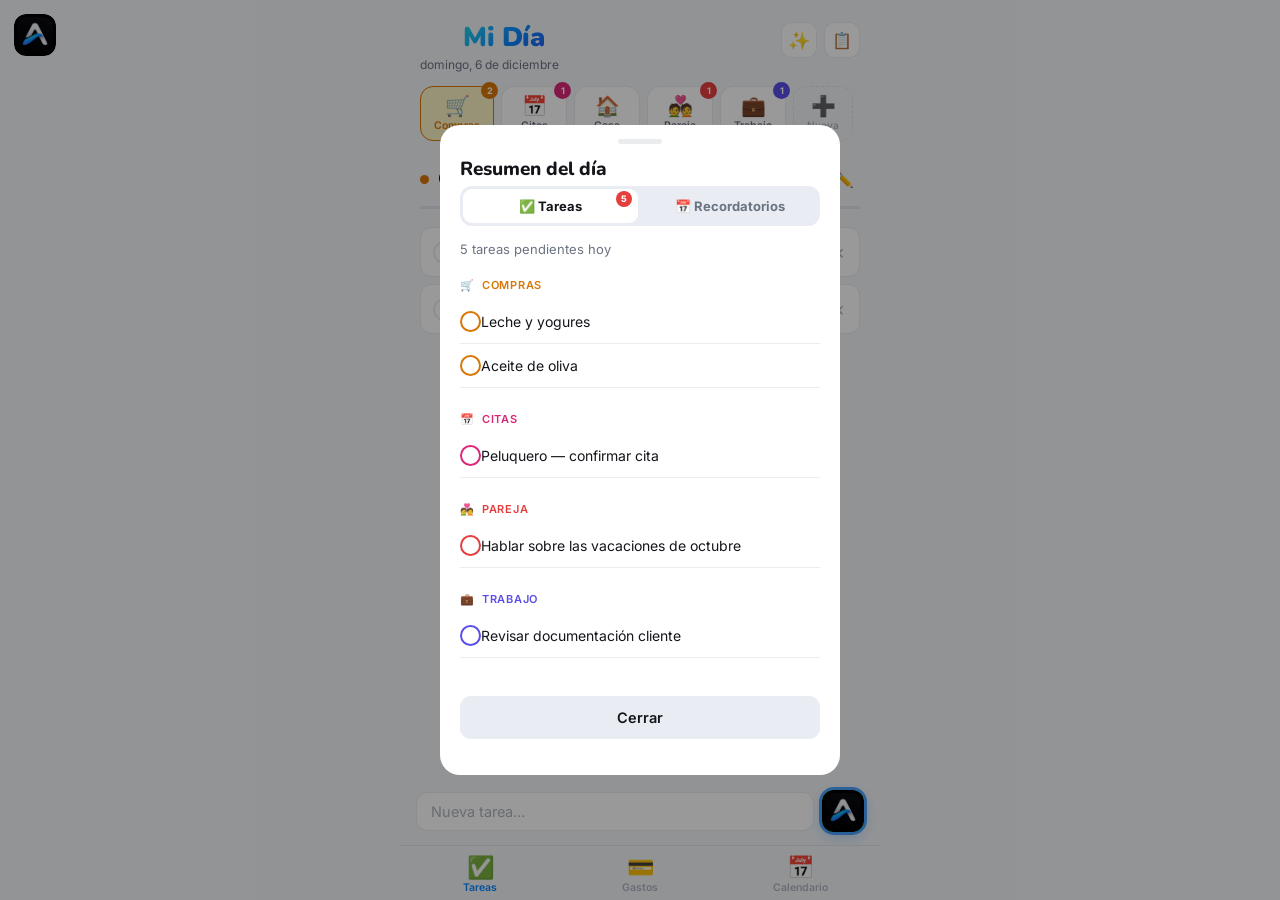
==== commit 1fd4bef2: "Add files via upload" ====
--- a/index.html
+++ b/index.html
@@ -1,2314 +1 @@
-<!doctype html><html><head><meta charset=utf8><meta name=viewport content="width=device-width,initial-scale=1"><style>:root{color-scheme:light}body{margin:0;padding:0;font:14px -apple-system,BlinkMacSystemFont,sans-serif;background:#faf9f5;color:#141413}img{max-width:100%}[hidden]:not([hidden=until-found]){display:none!important}</style></head><body>
-<title>Mi Día</title>
-<meta name="mobile-web-app-capable" content="yes">
-<meta name="apple-mobile-web-app-capable" content="yes">
-<meta name="apple-mobile-web-app-title" content="Mi Día">
-<meta name="theme-color" content="#5B4EE8">
-<link rel="manifest" href="./manifest.json">
-<link rel="apple-touch-icon" href="./icon-180.png">
-<link rel="icon" href="./icon-192.png">
-
-<link rel="stylesheet" href="https://fonts.googleapis.com/css2?family=Nunito:wght@700;800;900&family=Inter:wght@400;500;600&display=swap">
-
-<style>
-/* ── TOKENS ─────────────────────────────────────────────────── */
-:root {
-  --bg:          #F4F2ED;
-  --surface:     #FFFFFF;
-  --surface-2:   #ECEAE4;
-  --border:      rgba(0,0,0,0.07);
-  --text-1:      #19171F;
-  --text-2:      #7A7785;
-  --text-3:      #B4B1BF;
-  --accent:      #5B4EE8;
-  --accent-bg:   #ECEAFD;
-  --danger:      #E53E3E;
-  --success:     #16A34A;
-}
-@media (prefers-color-scheme: dark) {
-  :root:not([data-theme="light"]) {
-    --bg:        #0D0C14;
-    --surface:   #1A1825;
-    --surface-2: #22202E;
-    --border:    rgba(255,255,255,0.07);
-    --text-1:    #EEEDFB;
-    --text-2:    #8A8799;
-    --text-3:    #504E60;
-    --accent:    #8477F0;
-    --accent-bg: #221F45;
-  }
-}
-:root[data-theme="dark"] {
-  --bg:        #0D0C14;
-  --surface:   #1A1825;
-  --surface-2: #22202E;
-  --border:    rgba(255,255,255,0.07);
-  --text-1:    #EEEDFB;
-  --text-2:    #8A8799;
-  --text-3:    #504E60;
-  --accent:    #8477F0;
-  --accent-bg: #221F45;
-}
-
-/* ── BASE ──────────────────────────────────────────────────── */
-*,*::before,*::after{box-sizing:border-box;margin:0;padding:0}
-html,body{height:100%;background:var(--bg)}
-body{
-  font-family:'Inter',-apple-system,sans-serif;
-  color:var(--text-1);
-  max-width:480px;
-  margin:0 auto;
-  min-height:100%;
-  position:relative;
-  overflow-x:hidden;
-}
-button{font-family:inherit;cursor:pointer;border:none;background:none}
-input,textarea,select{font-family:inherit}
-
-/* ── HEADER ─────────────────────────────────────────────────── */
-.hdr{
-  position:sticky;top:0;z-index:30;
-  background:var(--bg);
-  padding:20px 20px 0;
-}
-.hdr-top{display:flex;align-items:flex-start;justify-content:space-between}
-.app-name{
-  font-family:'Nunito',sans-serif;
-  font-weight:900;font-size:27px;
-  letter-spacing:-0.5px;line-height:1;
-}
-.date-lbl{font-size:12px;color:var(--text-2);margin-top:3px}
-.hdr-actions{display:flex;gap:7px;margin-top:2px}
-.hdr-btn{
-  width:36px;height:36px;border-radius:10px;
-  background:var(--surface);border:1px solid var(--border);
-  display:flex;align-items:center;justify-content:center;
-  font-size:16px;color:var(--text-2);
-  transition:background 0.12s;
-}
-.hdr-btn:hover{background:var(--surface-2)}
-.install-btn{
-  padding:0 12px;width:auto;
-  font-size:12px;font-weight:600;
-  color:var(--accent);
-  display:none;
-}
-
-/* ── BOTTOM NAV ─────────────────────────────────────────────── */
-.bottom-nav{
-  position:fixed;bottom:0;left:50%;transform:translateX(-50%);
-  width:100%;max-width:480px;z-index:30;
-  background:var(--bg);border-top:1px solid var(--border);
-  display:flex;
-  padding-bottom:env(safe-area-inset-bottom,12px);
-}
-.nav-btn{
-  flex:1;display:flex;flex-direction:column;align-items:center;
-  gap:3px;padding:10px 0 6px;
-  font-size:10.5px;font-weight:600;color:var(--text-3);
-  transition:color 0.12s;
-}
-.nav-btn .nav-ico{font-size:22px;line-height:1}
-.nav-btn.active{color:var(--accent)}
-
-/* ── MAIN CONTENT WRAPPER ───────────────────────────────────── */
-.view{display:none;padding-bottom:80px}
-.view.active{display:block}
-
-/* ── CATEGORY NAV (Tareas) ──────────────────────────────────── */
-.cat-scroll-wrap{
-  position:sticky;top:74px;z-index:20;
-  background:var(--bg);
-  padding-bottom:2px;
-}
-.cat-nav{
-  display:flex;gap:7px;
-  padding:12px 20px 10px;
-  overflow-x:auto;scrollbar-width:none;
-}
-.cat-nav::-webkit-scrollbar{display:none}
-.cat-tab{
-  display:flex;flex-direction:column;align-items:center;gap:3px;
-  padding:9px 13px 8px;border-radius:13px;
-  background:var(--surface);border:1.5px solid var(--border);
-  transition:border-color 0.12s,background 0.12s;
-  position:relative;min-width:66px;flex-shrink:0;
-}
-.cat-tab .em{font-size:20px;line-height:1}
-.cat-tab .lbl{font-size:10.5px;font-weight:600;color:var(--text-2);white-space:nowrap}
-.cat-tab.active .lbl{color:var(--cc)}
-.cat-tab.active{border-color:var(--cc);background:var(--cl)}
-.cat-badge{
-  position:absolute;top:-5px;right:-5px;
-  background:var(--cc);color:#fff;
-  font-size:9px;font-weight:700;border-radius:20px;
-  min-width:17px;height:17px;
-  display:flex;align-items:center;justify-content:center;padding:0 4px;
-}
-.add-cat-btn{
-  display:flex;flex-direction:column;align-items:center;gap:3px;
-  padding:9px 13px 8px;border-radius:13px;
-  background:transparent;border:1.5px dashed var(--border);
-  min-width:56px;flex-shrink:0;
-  color:var(--text-3);transition:border-color 0.12s,color 0.12s;
-}
-.add-cat-btn:hover{border-color:var(--accent);color:var(--accent)}
-.add-cat-btn .em{font-size:20px;line-height:1}
-.add-cat-btn .lbl{font-size:10px;font-weight:600}
-
-/* ── SECTION HEADER ─────────────────────────────────────────── */
-.main{padding:16px 20px 0}
-.sec-head{display:flex;align-items:center;gap:9px;margin-bottom:14px;margin-top:0}
-.sec-dot{width:9px;height:9px;border-radius:50%;flex-shrink:0}
-.sec-title{font-family:'Nunito',sans-serif;font-weight:800;font-size:19px;line-height:1}
-.sec-count{font-size:12px;color:var(--text-2);margin-left:auto}
-.sec-edit-btn{font-size:15px;padding:3px 6px;border-radius:7px;color:var(--text-3);transition:background 0.12s,color 0.12s;margin-left:6px}
-.sec-edit-btn:hover{background:var(--surface-2);color:var(--accent)}
-.prog-track{height:3px;border-radius:2px;background:var(--border);margin-bottom:18px;overflow:hidden}
-.prog-fill{height:100%;border-radius:2px;transition:width 0.3s ease}
-
-/* ── TASK LIST ──────────────────────────────────────────────── */
-.task-list{display:flex;flex-direction:column;gap:7px}
-.task-item{
-  display:flex;align-items:center;gap:11px;
-  background:var(--surface);border-radius:11px;
-  padding:12px;border:1px solid var(--border);
-  transition:opacity 0.2s;
-}
-.task-item.done{opacity:0.48}
-@keyframes slideIn{from{opacity:0;transform:translateY(-6px)}to{opacity:1;transform:translateY(0)}}
-.task-item.new-item{animation:slideIn 0.17s ease}
-.chk{
-  width:23px;height:23px;border-radius:50%;
-  border:2px solid var(--border);background:transparent;
-  flex-shrink:0;display:flex;align-items:center;justify-content:center;
-  transition:background 0.12s,border-color 0.12s;
-  font-size:12px;color:transparent;padding:0;
-}
-.chk.done-chk{color:#fff}
-.task-txt{flex:1;font-size:14.5px;line-height:1.45;color:var(--text-1);word-break:break-word}
-.task-item.done .task-txt{text-decoration:line-through;color:var(--text-3)}
-.del-btn{color:var(--text-3);font-size:20px;padding:0 2px;flex-shrink:0;transition:color 0.12s}
-.del-btn:hover{color:var(--danger)}
-.rec-btn{font-size:15px;padding:0 2px;flex-shrink:0;opacity:0.35;transition:opacity 0.15s,color 0.15s;color:var(--text-2)}
-.rec-btn.active{opacity:1;color:var(--accent)}
-.rec-btn:hover{opacity:0.8}
-
-/* ── DONE DIVIDER ───────────────────────────────────────────── */
-.done-div{display:flex;align-items:center;gap:10px;margin:14px 0 8px}
-.done-div span{font-size:11px;font-weight:600;color:var(--text-3);text-transform:uppercase;letter-spacing:.06em;white-space:nowrap}
-.done-div::before,.done-div::after{content:'';flex:1;height:1px;background:var(--border)}
-
-/* ── EMPTY STATE ─────────────────────────────────────────────── */
-.empty{text-align:center;padding:48px 16px;color:var(--text-3)}
-.empty .ico{font-size:40px;display:block;margin-bottom:10px}
-.empty .txt{font-size:14px;line-height:1.6}
-
-/* ── ADD BAR (tareas) ───────────────────────────────────────── */
-.add-bar{
-  position:fixed;bottom:58px;left:50%;transform:translateX(-50%);
-  width:100%;max-width:480px;
-  padding:8px 16px 10px;
-  background:var(--bg);border-top:1px solid var(--border);
-  display:flex;align-items:center;gap:8px;
-  z-index:25;
-}
-.add-input{
-  flex:1;background:var(--surface);
-  border:1.5px solid var(--border);border-radius:11px;
-  padding:10px 14px;font-size:14.5px;color:var(--text-1);
-  outline:none;transition:border-color 0.12s;
-}
-.add-input::placeholder{color:var(--text-3)}
-.add-input:focus{border-color:var(--accent)}
-.add-btn{
-  width:42px;height:42px;border-radius:11px;
-  background:var(--accent);color:#fff;
-  font-size:22px;display:flex;align-items:center;justify-content:center;
-  flex-shrink:0;padding-bottom:1px;
-  transition:opacity 0.12s,transform 0.1s;
-}
-.add-btn:hover{opacity:.88}
-.add-btn:active{transform:scale(.93)}
-
-/* ── GASTOS VIEW ─────────────────────────────────────────────── */
-#viewGastos{padding:0 0 80px}
-.gastos-hdr{
-  position:sticky;top:80px;z-index:20;
-  background:var(--bg);
-  padding:12px 20px 8px;
-}
-.gasto-total-card{
-  background:var(--accent);border-radius:14px;
-  padding:16px 18px;margin-bottom:8px;
-  display:flex;justify-content:space-between;align-items:center;
-}
-.gasto-total-label{font-size:12px;color:rgba(255,255,255,0.75);font-weight:500}
-.gasto-total-amount{
-  font-family:'Nunito',sans-serif;font-weight:900;
-  font-size:28px;color:#fff;letter-spacing:-0.5px;
-}
-.gasto-date-label{font-size:12px;color:rgba(255,255,255,0.7);margin-top:1px}
-.add-gasto-btn{
-  display:flex;align-items:center;justify-content:center;gap:6px;
-  background:var(--surface);border:1.5px solid var(--border);
-  border-radius:11px;padding:11px;width:100%;
-  font-size:14px;font-weight:600;color:var(--accent);
-  transition:background 0.12s;
-}
-.add-gasto-btn:hover{background:var(--surface-2)}
-
-.gastos-list{padding:12px 20px 0}
-.gasto-item{
-  display:flex;align-items:center;gap:11px;
-  background:rgba(229,62,62,0.07);border-radius:11px;
-  padding:12px 13px;border:1px solid rgba(229,62,62,0.18);
-  margin-bottom:7px;
-}
-.gasto-cat-badge{
-  width:36px;height:36px;border-radius:9px;
-  display:flex;align-items:center;justify-content:center;
-  font-size:18px;flex-shrink:0;
-}
-.gasto-info{flex:1;min-width:0}
-.gasto-desc{font-size:14px;font-weight:500;white-space:nowrap;overflow:hidden;text-overflow:ellipsis}
-.gasto-cat-name{font-size:11px;color:var(--text-2);margin-top:1px}
-.gasto-amount{
-  font-family:'Nunito',sans-serif;font-weight:800;
-  font-size:16px;white-space:nowrap;
-}
-/* ── CALENDAR VIEW ───────────────────────────────────────────── */
-#viewCalendario{padding:0 16px 80px}
-.cal-nav{
-  display:flex;align-items:center;justify-content:space-between;
-  padding:14px 4px 10px;
-}
-.cal-month-label{font-family:'Nunito',sans-serif;font-weight:800;font-size:18px;text-transform:capitalize}
-.cal-arrow{
-  width:34px;height:34px;border-radius:9px;
-  background:var(--surface);border:1px solid var(--border);
-  display:flex;align-items:center;justify-content:center;
-  font-size:16px;transition:background 0.12s;
-}
-.cal-arrow:hover{background:var(--surface-2)}
-.cal-grid-head{
-  display:grid;grid-template-columns:repeat(7,1fr);
-  margin-bottom:4px;
-}
-.cal-day-name{
-  text-align:center;font-size:10.5px;font-weight:600;
-  color:var(--text-3);padding:4px 0;text-transform:uppercase;letter-spacing:.04em;
-}
-/* Period toggle */
-.cal-period-toggle{
-  display:flex;gap:4px;padding:12px 16px 4px;
-}
-.cpt-btn{
-  flex:1;padding:8px;border-radius:10px;font-size:13.5px;font-weight:700;
-  background:var(--surface-2);color:var(--text-2);transition:background 0.12s,color 0.12s;
-}
-.cpt-btn.active{background:var(--accent);color:#fff}
-
-/* Period summary card */
-.cal-summary-card{
-  margin:8px 16px 4px;padding:14px 16px;
-  background:var(--surface);border-radius:13px;border:1px solid var(--border);
-  display:flex;justify-content:space-between;align-items:center;
-}
-.cal-sum-label{font-size:12px;color:var(--text-2);margin-bottom:3px}
-.cal-sum-amount{font-family:'Nunito',sans-serif;font-weight:900;font-size:24px;color:var(--danger)}
-.cal-sum-count{font-size:11px;color:var(--text-3)}
-
-/* Year grid */
-.cal-year-grid{
-  display:grid;grid-template-columns:repeat(3,1fr);gap:8px;
-  padding:4px 16px 16px;
-}
-.cal-month-card{
-  background:var(--surface);border-radius:11px;
-  border:1px solid var(--border);
-  padding:10px 8px;text-align:center;cursor:pointer;
-  transition:background 0.12s,border-color 0.12s;
-}
-.cal-month-card:hover{background:var(--surface-2)}
-.cal-month-card.has-exp{border-color:rgba(229,62,62,0.3)}
-.cal-month-card.current-month{border-color:var(--accent)}
-.cal-month-name{font-size:11px;font-weight:600;color:var(--text-2);text-transform:capitalize;margin-bottom:4px}
-.cal-month-amt{font-family:'Nunito',sans-serif;font-weight:800;font-size:13px;color:var(--danger)}
-.cal-month-amt.zero{color:var(--text-3);font-size:11px;font-weight:400}
-
-.cal-grid{display:grid;grid-template-columns:repeat(7,1fr);gap:3px}
-.cal-day{
-  min-height:44px;border-radius:9px;
-  display:flex;flex-direction:column;align-items:center;justify-content:center;
-  gap:1px;cursor:pointer;
-  transition:background 0.12s;
-  position:relative;
-  background:transparent;
-  padding:4px 1px;
-}
-.cal-day:hover{background:var(--surface)}
-.cal-day.other-month .cal-day-num{color:var(--text-3)}
-.cal-day.today .cal-day-num{
-  background:var(--accent);color:#fff;
-  border-radius:50%;width:26px;height:26px;
-  display:flex;align-items:center;justify-content:center;
-}
-.cal-day.selected{background:var(--accent-bg)}
-.cal-day-num{font-size:13px;font-weight:500;line-height:1}
-.cal-day-amt{font-size:8.5px;font-weight:700;color:var(--danger);line-height:1;white-space:nowrap}
-
-.cal-day-detail{
-  background:var(--surface);border-radius:14px;
-  padding:14px 16px;margin-top:10px;
-  border:1px solid var(--border);
-}
-.cal-detail-title{
-  font-family:'Nunito',sans-serif;font-weight:800;font-size:16px;
-  margin-bottom:10px;
-}
-.cal-detail-total{font-size:13px;color:var(--text-2);margin-bottom:10px}
-.cal-gasto-row{
-  display:flex;align-items:center;gap:10px;
-  padding:7px 0;border-bottom:1px solid var(--border);
-}
-.cal-gasto-row:last-child{border-bottom:none}
-.cal-gasto-ico{font-size:17px;flex-shrink:0}
-.cal-gasto-desc{flex:1;font-size:13.5px;overflow:hidden;text-overflow:ellipsis;white-space:nowrap}
-.cal-gasto-amt{font-size:13.5px;font-weight:600;white-space:nowrap}
-
-/* ── MODAL / SHEET ───────────────────────────────────────────── */
-.overlay{
-  position:fixed;inset:0;
-  background:rgba(0,0,0,0.4);z-index:50;
-  display:flex;align-items:flex-end;justify-content:center;
-}
-.overlay[hidden]{display:none}
-.sheet{
-  background:var(--surface);border-radius:22px 22px 0 0;
-  padding:20px 20px 36px;
-  width:100%;max-width:480px;
-  animation:sheetUp .2s ease;
-  max-height:90vh;overflow-y:auto;
-}
-@media(min-width:481px){
-  .overlay{align-items:center}
-  .sheet{border-radius:20px;max-width:400px}
-}
-@keyframes sheetUp{from{transform:translateY(30px);opacity:0}to{transform:translateY(0);opacity:1}}
-.sheet-title{font-family:'Nunito',sans-serif;font-weight:800;font-size:19px;margin-bottom:5px}
-.sheet-sub{font-size:13px;color:var(--text-2);margin-bottom:18px;line-height:1.5}
-.field-label{font-size:12.5px;font-weight:600;color:var(--text-2);margin-bottom:5px;text-transform:uppercase;letter-spacing:.04em}
-.field-input{
-  width:100%;background:var(--surface-2);
-  border:1.5px solid var(--border);border-radius:10px;
-  padding:10px 13px;font-size:14.5px;color:var(--text-1);
-  outline:none;transition:border-color 0.12s;
-  margin-bottom:14px;
-}
-.field-input:focus{border-color:var(--accent)}
-.field-input::placeholder{color:var(--text-3)}
-.field-row{display:flex;gap:10px;margin-bottom:14px}
-.field-row .field-input{margin-bottom:0}
-
-.sheet-btn{
-  display:block;width:100%;padding:13px;border-radius:11px;
-  font-size:14.5px;font-weight:600;text-align:center;
-  transition:opacity .12s;margin-top:8px;
-}
-.sheet-btn:hover{opacity:.85}
-.sheet-btn.primary{background:var(--accent);color:#fff}
-.sheet-btn.secondary{background:var(--surface-2);color:var(--text-1)}
-.sheet-btn.danger{background:#FEE2E2;color:var(--danger)}
-
-/* Emoji grid */
-.emoji-grid{
-  display:grid;grid-template-columns:repeat(8,1fr);
-  gap:4px;margin-bottom:14px;
-}
-.emoji-opt{
-  width:100%;aspect-ratio:1;border-radius:8px;font-size:20px;
-  display:flex;align-items:center;justify-content:center;
-  transition:background 0.1s;
-}
-.emoji-opt:hover{background:var(--surface-2)}
-.emoji-opt.selected{background:var(--accent-bg);outline:2px solid var(--accent)}
-
-/* Expense category picker */
-.cat-picker{display:flex;gap:7px;overflow-x:auto;margin-bottom:14px;padding-bottom:2px;scrollbar-width:none}
-.cat-picker::-webkit-scrollbar{display:none}
-.cat-pick-opt{
-  display:flex;flex-direction:column;align-items:center;gap:3px;
-  padding:8px 12px;border-radius:11px;
-  background:var(--surface-2);border:1.5px solid transparent;
-  min-width:60px;flex-shrink:0;cursor:pointer;
-  transition:border-color 0.12s,background 0.12s;
-}
-.cat-pick-opt .em{font-size:20px}
-.cat-pick-opt .nm{font-size:10px;font-weight:600;color:var(--text-2);white-space:nowrap}
-.cat-pick-opt.selected{border-color:var(--accent);background:var(--accent-bg)}
-.cat-pick-opt.selected .nm{color:var(--accent)}
-
-/* Summary modal */
-.sum-scroll{max-height:55vh;overflow-y:auto;margin-bottom:14px}
-.sum-cat{margin-bottom:16px}
-.sum-cat-hdr{
-  display:flex;align-items:center;gap:7px;
-  font-size:11px;font-weight:600;text-transform:uppercase;letter-spacing:.07em;
-  color:var(--text-2);margin-bottom:6px;
-}
-.sum-task{
-  font-size:14px;color:var(--text-1);padding:6px 0;
-  border-bottom:1px solid var(--border);
-  display:flex;align-items:baseline;gap:8px;
-}
-.sum-task::before{content:'·';font-size:22px;line-height:.6;flex-shrink:0}
-.all-done{text-align:center;padding:28px 0;font-size:15px;color:var(--text-2)}
-.all-done .big{font-size:36px;display:block;margin-bottom:8px}
-
-/* Task notes hint */
-.task-notes-hint{
-  font-size:11px;color:var(--text-3);margin-top:2px;
-  white-space:nowrap;overflow:hidden;text-overflow:ellipsis;
-}
-.task-txt-wrap{flex:1;min-width:0;cursor:pointer}
-.task-txt-wrap:hover .task-txt{color:var(--accent)}
-
-/* notif status */
-.notif-row{
-  display:flex;align-items:center;gap:9px;
-  background:var(--surface-2);border-radius:10px;
-  padding:11px 13px;margin-bottom:16px;font-size:13px;color:var(--text-2);
-}
-.n-dot{width:8px;height:8px;border-radius:50%;flex-shrink:0}
-.n-dot.on{background:var(--success)}
-.n-dot.off{background:var(--text-3)}
-
-.time-pick{
-  background:var(--surface-2);border:1.5px solid var(--border);
-  border-radius:9px;padding:7px 12px;font-size:15px;color:var(--text-1);outline:none;
-}
-
-/* ── TOAST ───────────────────────────────────────────────────── */
-.toast{
-  position:fixed;bottom:80px;left:50%;
-  transform:translateX(-50%) translateY(4px);
-  background:var(--text-1);color:var(--bg);
-  padding:9px 18px;border-radius:20px;
-  font-size:13px;font-weight:600;z-index:100;
-  pointer-events:none;opacity:0;
-  transition:opacity .18s,transform .18s;white-space:nowrap;
-}
-.toast.show{opacity:1;transform:translateX(-50%) translateY(0)}
-
-@media(prefers-reduced-motion:reduce){*,*::before,*::after{animation:none!important;transition:none!important}}
-</style>
-
-<!-- APP SHELL -->
-<header class="hdr">
-  <div class="hdr-top">
-    <div>
-      <div class="app-name">Mi Día</div>
-      <div class="date-lbl" id="dateLbl"></div>
-    </div>
-    <div class="hdr-actions">
-      <button class="hdr-btn install-btn" id="installBtn">📲 Instalar</button>
-      <button class="hdr-btn" id="aiCmdBtn" title="Asistente" style="color:var(--accent);font-size:18px">✨</button>
-      <button class="hdr-btn" id="summaryBtn" title="Resumen">📋</button>
-      <button class="hdr-btn" id="notifBtn" title="Recordatorio">🔔</button>
-    </div>
-  </div>
-</header>
-
-<!-- TAREAS VIEW -->
-<div id="viewTareas" class="view active">
-  <div class="cat-scroll-wrap">
-    <nav class="cat-nav" id="catNav" role="tablist"></nav>
-  </div>
-  <div class="main" id="tareasMain"></div>
-  <div class="add-bar">
-    <input class="add-input" id="taskInput" type="text" placeholder="Nueva tarea…" maxlength="200" autocomplete="off">
-    <button class="add-btn" id="addBtn">+</button>
-  </div>
-</div>
-
-<!-- GASTOS VIEW -->
-<div id="viewGastos" class="view">
-  <div class="gastos-hdr">
-    <div class="gasto-total-card">
-      <div>
-        <div class="gasto-total-label">Gasto de hoy</div>
-        <div class="gasto-total-amount" id="totalHoy">0,00 €</div>
-        <div class="gasto-date-label" id="gastosDateLbl"></div>
-      </div>
-      <span style="font-size:36px">💳</span>
-    </div>
-    <button class="add-gasto-btn" id="addGastoBtn">
-      <span>+</span> Añadir gasto
-    </button>
-  </div>
-  <div class="gastos-list" id="gastosList"></div>
-</div>
-
-<!-- CALENDARIO VIEW -->
-<div id="viewCalendario" class="view">
-  <div class="cal-period-toggle">
-    <button class="cpt-btn active" data-period="mes">Mes</button>
-    <button class="cpt-btn" data-period="año">Año</button>
-  </div>
-  <div class="cal-summary-card" id="calSummaryCard"></div>
-
-  <!-- Month view -->
-  <div id="calMonthView">
-    <div class="cal-nav">
-      <button class="cal-arrow" id="calPrev">‹</button>
-      <div class="cal-month-label" id="calMonthLabel"></div>
-      <button class="cal-arrow" id="calNext">›</button>
-    </div>
-    <div class="cal-grid-head" id="calDayNames"></div>
-    <div class="cal-grid" id="calGrid"></div>
-    <div class="cal-day-detail" id="calDetail" hidden></div>
-  </div>
-
-  <!-- Year view -->
-  <div id="calYearView" hidden>
-    <div class="cal-nav">
-      <button class="cal-arrow" id="calYearPrev">‹</button>
-      <div class="cal-month-label" id="calYearLabel"></div>
-      <button class="cal-arrow" id="calYearNext">›</button>
-    </div>
-    <div class="cal-year-grid" id="calYearGrid"></div>
-  </div>
-</div>
-
-<!-- BOTTOM NAV -->
-<nav class="bottom-nav">
-  <button class="nav-btn active" data-tab="tareas">
-    <span class="nav-ico">✅</span>Tareas
-  </button>
-  <button class="nav-btn" data-tab="gastos">
-    <span class="nav-ico">💳</span>Gastos
-  </button>
-  <button class="nav-btn" data-tab="calendario">
-    <span class="nav-ico">📅</span>Calendario
-  </button>
-</nav>
-
-<!-- MODALS ─────────────────────────────────────────────────── -->
-
-<!-- Add Expense -->
-<div class="overlay" id="gastoOverlay" hidden>
-  <div class="sheet">
-    <div class="sheet-title">Nuevo gasto</div>
-
-    <div class="field-label">Categoría</div>
-    <div class="cat-picker" id="gastoCatPicker"></div>
-
-    <div class="field-row">
-      <div style="flex:0 0 110px">
-        <div class="field-label">Importe (€)</div>
-        <input class="field-input" id="gastoAmount" type="number" step="0.01" min="0" placeholder="0,00">
-      </div>
-      <div style="flex:1">
-        <div class="field-label">Descripción</div>
-        <input class="field-input" id="gastoDesc" type="text" placeholder="¿En qué?" maxlength="100">
-      </div>
-    </div>
-
-    <button class="sheet-btn primary" id="saveGastoBtn">Guardar gasto</button>
-    <button class="sheet-btn secondary" id="cancelGastoBtn">Cancelar</button>
-  </div>
-</div>
-
-<!-- Add Category -->
-<div class="overlay" id="catOverlay" hidden>
-  <div class="sheet">
-    <div class="sheet-title">Nueva sección</div>
-    <div class="field-label">Nombre</div>
-    <input class="field-input" id="newCatName" type="text" placeholder="p.ej. Deporte, Médico…" maxlength="20">
-    <div class="field-label">Icono</div>
-    <div class="emoji-grid" id="emojiGrid"></div>
-    <button class="sheet-btn primary" id="saveCatBtn">Crear sección</button>
-    <button class="sheet-btn secondary" id="cancelCatBtn">Cancelar</button>
-  </div>
-</div>
-
-<!-- Summary -->
-<div class="overlay" id="sumOverlay" hidden>
-  <div class="sheet">
-    <div class="sheet-title">Resumen del día</div>
-    <div class="sheet-sub" id="sumSubtitle"></div>
-    <div class="sum-scroll" id="sumBody"></div>
-    <button class="sheet-btn secondary" id="closeSumBtn">Cerrar</button>
-  </div>
-</div>
-
-<!-- Task Detail -->
-<div class="overlay" id="taskDetailOverlay" hidden>
-  <div class="sheet">
-    <div class="field-label">Título</div>
-    <input class="field-input" id="taskDetailTitle" type="text" maxlength="80" style="margin-bottom:14px;font-weight:700;font-size:16px">
-    <div class="field-label">Notas</div>
-    <textarea class="field-input" id="taskDetailNotes" rows="5"
-      placeholder="Escribe aquí más detalles de la tarea…"
-      style="resize:none;height:120px;margin-bottom:4px"></textarea>
-    <div style="font-size:12px;color:var(--text-3);text-align:center;margin:4px 0 10px;line-height:1.5">
-      🎤 Para dictar: usa el micrófono de tu teclado (Gboard)
-    </div>
-    <button class="sheet-btn primary" id="saveTaskDetailBtn">Guardar</button>
-    <button class="sheet-btn secondary" id="closeTaskDetailBtn">Cancelar</button>
-  </div>
-</div>
-
-<!-- Edit Category -->
-<div class="overlay" id="editCatOverlay" hidden>
-  <div class="sheet">
-    <div class="sheet-title">Editar sección</div>
-    <div class="field-label">Nombre</div>
-    <input class="field-input" id="editCatName" type="text" placeholder="Nombre de la sección" maxlength="20" style="margin-bottom:14px">
-    <div class="field-label">Icono</div>
-    <div class="emoji-grid" id="editEmojiGrid"></div>
-    <button class="sheet-btn primary" id="saveEditCatBtn">Guardar cambios</button>
-    <button class="sheet-btn secondary" id="cancelEditCatBtn">Cancelar</button>
-    <button class="sheet-btn" id="deleteEditCatBtn" style="background:rgba(229,62,62,0.1);color:var(--danger);margin-top:4px">🗑️ Eliminar sección</button>
-  </div>
-</div>
-
-<!-- AI Command -->
-<div class="overlay" id="aiCmdOverlay" hidden>
-  <div class="sheet">
-    <div class="sheet-title" style="margin-bottom:4px">✨ Asistente</div>
-    <div style="font-size:12px;color:var(--text-2);margin-bottom:14px;line-height:1.5">
-      Escribe lo que quieres hacer. Usa el 🎤 de tu teclado para dictar.
-    </div>
-    <textarea class="field-input" id="aiCmdInput" rows="4"
-      placeholder="Ej: crea una tarea para comprar verdura&#10;Ej: apunta un gasto de 15€ en comida"
-      style="resize:none;height:110px;margin-bottom:12px"></textarea>
-    <div id="aiCmdPreview" style="display:none;background:var(--accent-bg);border:1px solid var(--accent);border-radius:10px;padding:12px;margin-bottom:12px;font-size:13px;line-height:1.6"></div>
-    <div id="aiCmdError" style="display:none;color:var(--danger);font-size:13px;margin-bottom:10px;text-align:center"></div>
-    <button class="sheet-btn primary" id="aiCmdOkBtn">Ejecutar</button>
-    <button class="sheet-btn secondary" id="aiCmdCancelBtn">Cancelar</button>
-  </div>
-</div>
-
-<!-- Confirm dialog -->
-<div class="overlay" id="confirmOverlay" hidden>
-  <div class="sheet" style="text-align:center">
-    <div style="font-size:28px;margin-bottom:8px">🗑️</div>
-    <div class="sheet-title" id="confirmMsg">¿Eliminar este gasto?</div>
-    <button class="sheet-btn primary" id="confirmOkBtn" style="background:var(--danger)">Eliminar</button>
-    <button class="sheet-btn secondary" id="confirmCancelBtn">Cancelar</button>
-  </div>
-</div>
-
-<!-- Notifications -->
-<div class="overlay" id="notifOverlay" hidden>
-  <div class="sheet">
-    <div class="sheet-title">Recordatorio diario</div>
-    <div class="notif-row">
-      <div class="n-dot off" id="nDot"></div>
-      <span id="nText">Sin permisos</span>
-    </div>
-    <div style="display:flex;align-items:center;justify-content:space-between;margin-bottom:16px">
-      <div class="field-label" style="margin-bottom:0">Hora del aviso</div>
-      <input class="time-pick" type="time" id="notifTime" value="21:00">
-    </div>
-    <button class="sheet-btn primary" id="notifActionBtn">Activar notificaciones</button>
-    <button class="sheet-btn" id="testNotifBtn" style="background:var(--surface-2);color:var(--text-1);display:none">🔔 Enviar notificación de prueba</button>
-    <div class="sheet-sub" id="notifHint" style="margin-top:4px;margin-bottom:12px"></div>
-    <button class="sheet-btn secondary" id="closeNotifBtn">Cerrar</button>
-  </div>
-</div>
-
-<div class="toast" id="toast" aria-live="polite"></div>
-
-<script>
-// ── CONSTANTS ──────────────────────────────────────────────────────
-const EMOJIS = ['🏃','⚽','🎮','📚','💊','✈️','🎵','👗','🐕','🌱','🔧','💡','🎯','🍕','☕','🛒','📱','💻','🎨','🎸','🏋️','📝','🧹','🚗','🎬','🛍️','💪','🌟'];
-
-const EXPENSE_CATS = [
-  { id:'alim',    name:'Comida',      emoji:'🍎', color:'#16A34A' },
-  { id:'trans',   name:'Transporte',  emoji:'🚌', color:'#2563EB' },
-  { id:'ocio',    name:'Ocio',        emoji:'🎮', color:'#7C3AED' },
-  { id:'hogar',   name:'Hogar',       emoji:'🏠', color:'#D97706' },
-  { id:'salud',   name:'Salud',       emoji:'💊', color:'#DC2626' },
-  { id:'ropa',    name:'Ropa',        emoji:'👗', color:'#DB2777' },
-  { id:'otros',   name:'Otros',       emoji:'📦', color:'#6B7280' },
-];
-
-const DEFAULT_TASK_CATS = [
-  { id:'compras', name:'Compras', emoji:'🛒', hex:'#D97706', cl:'#FEF3C7', cld:'#2D1A00' },
-  { id:'citas',   name:'Citas',   emoji:'📅', hex:'#DB2777', cl:'#FCE7F3', cld:'#300A1F' },
-  { id:'casa',    name:'Casa',    emoji:'🏠', hex:'#16A34A', cl:'#DCFCE7', cld:'#052E16' },
-  { id:'pareja',  name:'Pareja',  emoji:'💑', hex:'#E53E3E', cl:'#FFE4E4', cld:'#450A0A' },
-  { id:'trabajo', name:'Trabajo', emoji:'💼', hex:'#5B4EE8', cl:'#ECEAFD', cld:'#1E1854' },
-];
-
-// ── STATE ───────────────────────────────────────────────────────────
-let S = {
-  taskCats: JSON.parse(JSON.stringify(DEFAULT_TASK_CATS)),
-  tasks: {},
-  expenses: [],
-  activeTab: 'tareas',
-  activeTaskCat: 'compras',
-  notifTime: '21:00',
-  lastNotifDay: null,
-};
-
-// Calendar state
-let calYear  = new Date().getFullYear();
-let calMonth = new Date().getMonth();
-let calSelDay = null;
-let calView  = 'mes';
-let calViewYear = new Date().getFullYear();
-
-// Expense form state
-let gastoCat = EXPENSE_CATS[0].id;
-let editingGastoId = null;
-
-// Category creator state
-let newCatEmoji = EMOJIS[0];
-
-// PWA
-let deferredInstall = null;
-
-// ── PERSISTENCE ─────────────────────────────────────────────────────
-function load() {
-  try {
-    const raw = localStorage.getItem('midia_v3');
-    if (!raw) { seedDemo(); return; }
-    const p = JSON.parse(raw);
-    S = { ...S, ...p };
-    // Ensure all task cat tasks exist
-    S.taskCats.forEach(c => { if (!S.tasks[c.id]) S.tasks[c.id] = []; });
-  } catch(e) { seedDemo(); }
-}
-
-function save() {
-  try { localStorage.setItem('midia_v3', JSON.stringify(S)); } catch(e) {}
-  // Keep SW in sync so background notifications have fresh data
-  if (typeof syncCfgToSW === 'function') setTimeout(syncCfgToSW, 200);
-}
-
-function seedDemo() {
-  S.taskCats = JSON.parse(JSON.stringify(DEFAULT_TASK_CATS));
-  S.tasks = {
-    compras: [
-      { id:'s1', text:'Leche y yogures', at:Date.now() },
-      { id:'s2', text:'Aceite de oliva', at:Date.now() },
-    ],
-    citas:   [{ id:'s4', text:'Peluquero — confirmar cita', at:Date.now() }],
-    casa:    [],
-    pareja:  [{ id:'s5', text:'Hablar sobre las vacaciones de octubre', at:Date.now() }],
-    trabajo: [{ id:'s6', text:'Revisar documentación cliente', at:Date.now() }],
-  };
-  S.expenses = [];
-  save();
-}
-
-// ── HELPERS ─────────────────────────────────────────────────────────
-function esc(t) { const d=document.createElement('div'); d.textContent=t; return d.innerHTML; }
-function todayStr() {
-  const n=new Date();
-  return `${n.getFullYear()}-${String(n.getMonth()+1).padStart(2,'0')}-${String(n.getDate()).padStart(2,'0')}`;
-}
-function fmtMoney(n) {
-  return n.toLocaleString('es-ES',{minimumFractionDigits:2,maximumFractionDigits:2})+' €';
-}
-function isDark() {
-  const t = document.documentElement.getAttribute('data-theme');
-  if (t==='dark') return true;
-  if (t==='light') return false;
-  return window.matchMedia('(prefers-color-scheme: dark)').matches;
-}
-function getCat(id) { return S.taskCats.find(c=>c.id===id); }
-function getExpCat(id) { return EXPENSE_CATS.find(c=>c.id===id); }
-function todayExpenses() { return S.expenses.filter(e=>e.date===todayStr()); }
-
-// ── TOAST ─────────────────────────────────────────────────────────
-let toastT;
-function toast(msg) {
-  const el=document.getElementById('toast');
-  el.textContent=msg; el.classList.add('show');
-  clearTimeout(toastT);
-  toastT=setTimeout(()=>el.classList.remove('show'),2200);
-}
-
-// ── TAB NAVIGATION ─────────────────────────────────────────────────
-function setTab(tab) {
-  S.activeTab = tab;
-  document.querySelectorAll('.view').forEach(v=>v.classList.remove('active'));
-  document.querySelectorAll('.nav-btn').forEach(b=>{
-    b.classList.toggle('active', b.dataset.tab===tab);
-  });
-  document.getElementById(`view${tab.charAt(0).toUpperCase()+tab.slice(1)}`).classList.add('active');
-
-  // Show/hide add-bar (only for tareas)
-  document.querySelector('.add-bar').style.display = tab==='tareas' ? 'flex' : 'none';
-
-  if (tab==='gastos') renderGastos();
-  if (tab==='calendario') renderCalendario();
-}
-
-// ── HEADER ─────────────────────────────────────────────────────────
-function renderHeader() {
-  const n=new Date();
-  document.getElementById('dateLbl').textContent =
-    n.toLocaleDateString('es-ES',{weekday:'long',day:'numeric',month:'long'});
-}
-
-// ── CAT NAV (tareas) ────────────────────────────────────────────────
-function renderCatNav() {
-  const nav=document.getElementById('catNav');
-  nav.innerHTML='';
-  const dark=isDark();
-  S.taskCats.forEach(cat=>{
-    const pending=S.tasks[cat.id]?S.tasks[cat.id].filter(t=>!t.done).length:0;
-    const active=cat.id===S.activeTaskCat;
-    const btn=document.createElement('button');
-    btn.className='cat-tab'+(active?' active':'');
-    btn.style.setProperty('--cc', cat.hex || '#5B4EE8');
-    btn.style.setProperty('--cl', dark?(cat.cld||'#1E1854'):(cat.cl||'#ECEAFD'));
-    btn.setAttribute('role','tab');
-    btn.innerHTML=`
-      <span class="em">${cat.emoji}</span>
-      <span class="lbl">${esc(cat.name)}</span>
-      ${pending?`<span class="cat-badge" style="background:${cat.hex||'#5B4EE8'}">${pending}</span>`:''}
-    `;
-    btn.addEventListener('click',()=>{
-      S.activeTaskCat=cat.id; save(); renderCatNav(); renderTareas();
-    });
-    nav.appendChild(btn);
-  });
-  // Add-cat button
-  const addBtn=document.createElement('button');
-  addBtn.className='add-cat-btn';
-  addBtn.innerHTML='<span class="em">➕</span><span class="lbl">Nueva</span>';
-  addBtn.addEventListener('click',openAddCat);
-  nav.appendChild(addBtn);
-}
-
-// ── TAREAS ──────────────────────────────────────────────────────────
-function renderTareas() {
-  const cat=getCat(S.activeTaskCat);
-  if (!cat) return;
-  const tasks=S.tasks[cat.id]||[];
-  const dark=isDark();
-  const hex=cat.hex||'#5B4EE8';
-  const pending=tasks.filter(t=>!t.done);
-  const done=tasks.filter(t=>t.done);
-  const total=tasks.length;
-  const pct=total?(done.length/total)*100:0;
-
-  const main=document.getElementById('tareasMain');
-  let finalHtml=`
-    <div class="sec-head">
-      <div class="sec-dot" style="background:${hex}"></div>
-      <div class="sec-title">${esc(cat.name)}</div>
-      <div class="sec-count">${done.length}/${total}</div>
-      <button class="sec-edit-btn" onclick="openEditCat()" title="Editar sección">✏️</button>
-    </div>
-    <div class="prog-track">
-      <div class="prog-fill" style="width:${pct}%;background:${hex}"></div>
-    </div>
-    <div class="task-list">
-  `;
-  if (!tasks.length) {
-    finalHtml+=`<div class="empty"><span class="ico">${cat.emoji}</span><div class="txt">Sin tareas en ${esc(cat.name.toLowerCase())}.<br>¡Añade la primera!</div></div>`;
-  } else {
-    pending.forEach(t=>{ finalHtml+=taskHTML(t,hex); });
-    if (done.length) {
-      finalHtml+=`<div class="done-div"><span>Completadas</span></div>`;
-      done.forEach(t=>{ finalHtml+=taskHTML(t,hex); });
-    }
-  }
-  finalHtml+='</div>';
-  main.innerHTML=finalHtml;
-
-  main.querySelectorAll('[data-check]').forEach(btn=>{
-    btn.addEventListener('click',()=>toggleTask(cat.id,btn.dataset.check));
-  });
-  main.querySelectorAll('[data-rec]').forEach(btn=>{
-    btn.addEventListener('click',()=>toggleRecurring(cat.id,btn.dataset.rec));
-  });
-  main.querySelectorAll('[data-del]').forEach(btn=>{
-    btn.addEventListener('click',()=>deleteTask(cat.id,btn.dataset.del));
-  });
-  main.querySelectorAll('[data-detail]').forEach(el=>{
-    el.addEventListener('click',()=>openTaskDetail(cat.id,el.dataset.detail));
-  });
-}
-
-function taskHTML(t,hex) {
-  const isDone=t.done;
-  const chkStyle=isDone?`background:${hex};border-color:${hex};color:#fff`:'';
-  const recBadge=t.recurring?`<span style="font-size:11px;color:var(--accent);margin-left:4px" title="Tarea recurrente">🔁</span>`:'';
-  const notesHint=t.notes?`<div class="task-notes-hint">📝 ${esc(t.notes)}</div>`:'';
-  return `
-    <div class="task-item${isDone?' done':''}">
-      <button class="chk${isDone?' done-chk':''}" style="${chkStyle}" data-check="${t.id}">${isDone?'✓':''}</button>
-      <div class="task-txt-wrap" data-detail="${t.id}">
-        <div class="task-txt">${esc(t.text)}${recBadge}</div>
-        ${notesHint}
-      </div>
-      <button class="rec-btn${t.recurring?' active':''}" data-rec="${t.id}" title="${t.recurring?'Quitar recurrencia':'Hacer recurrente'}">🔁</button>
-      <button class="del-btn" data-del="${t.id}">×</button>
-    </div>
-  `;
-}
-
-function addTask() {
-  const input=document.getElementById('taskInput');
-  const text=input.value.trim();
-  if (!text) return;
-  const task={ id:Date.now().toString(), text, done:false, at:Date.now() };
-  if (!S.tasks[S.activeTaskCat]) S.tasks[S.activeTaskCat]=[];
-  S.tasks[S.activeTaskCat].unshift(task);
-  save(); input.value='';
-  renderCatNav(); renderTareas();
-}
-
-function toggleTask(catId,id) {
-  const t=(S.tasks[catId]||[]).find(x=>x.id===id);
-  if (!t) return;
-  t.done=!t.done;
-  t.doneAt=t.done?todayStr():null;
-  save(); renderCatNav(); renderTareas();
-  if (t.done) toast(t.recurring?'✓ Completada · se reinicia mañana 🔁':'✓ Completada');
-}
-
-function toggleRecurring(catId,id) {
-  const t=(S.tasks[catId]||[]).find(x=>x.id===id);
-  if (!t) return;
-  t.recurring=!t.recurring;
-  save(); renderTareas();
-  toast(t.recurring?'🔁 Tarea recurrente activada':'Recurrencia desactivada');
-}
-
-function deleteTask(catId,id) {
-  S.tasks[catId]=(S.tasks[catId]||[]).filter(x=>x.id!==id);
-  save(); renderCatNav(); renderTareas();
-}
-
-// ── TASK DETAIL ─────────────────────────────────────────────────────
-let taskDetailCatId=null, taskDetailId=null;
-
-function openTaskDetail(catId,id) {
-  taskDetailCatId=catId; taskDetailId=id;
-  const t=(S.tasks[catId]||[]).find(x=>x.id===id);
-  if (!t) return;
-  document.getElementById('taskDetailTitle').value=t.text;
-  document.getElementById('taskDetailNotes').value=t.notes||'';
-  document.getElementById('taskDetailOverlay').removeAttribute('hidden');
-}
-
-function saveTaskDetail() {
-  const t=(S.tasks[taskDetailCatId]||[]).find(x=>x.id===taskDetailId);
-  if (t) {
-    const newTitle=document.getElementById('taskDetailTitle').value.trim();
-    if (newTitle) t.text=newTitle;
-    t.notes=document.getElementById('taskDetailNotes').value.trim();
-    save();
-  }
-  document.getElementById('taskDetailOverlay').setAttribute('hidden','');
-  renderTareas();
-  toast('📝 Guardado');
-}
-
-// ── ADD CATEGORY ────────────────────────────────────────────────────
-function openAddCat() {
-  newCatEmoji=EMOJIS[0];
-  document.getElementById('newCatName').value='';
-  // Build emoji grid
-  const grid=document.getElementById('emojiGrid');
-  grid.innerHTML='';
-  EMOJIS.forEach(em=>{
-    const btn=document.createElement('button');
-    btn.className='emoji-opt'+(em===newCatEmoji?' selected':'');
-    btn.textContent=em;
-    btn.addEventListener('click',()=>{
-      newCatEmoji=em;
-      grid.querySelectorAll('.emoji-opt').forEach(b=>b.classList.remove('selected'));
-      btn.classList.add('selected');
-    });
-    grid.appendChild(btn);
-  });
-  document.getElementById('catOverlay').removeAttribute('hidden');
-}
-
-function saveNewCat() {
-  const name=document.getElementById('newCatName').value.trim();
-  if (!name) { toast('Escribe un nombre'); return; }
-  const id='cat_'+Date.now();
-  const hues=['#2563EB','#7C3AED','#059669','#DC2626','#D97706','#0891B2','#BE185D'];
-  const hex=hues[S.taskCats.length % hues.length];
-  const cat={ id, name, emoji:newCatEmoji, hex, cl:'#EFF6FF', cld:'#1E3A5F', custom:true };
-  S.taskCats.push(cat);
-  S.tasks[id]=[];
-  S.activeTaskCat=id;
-  save();
-  document.getElementById('catOverlay').setAttribute('hidden','');
-  renderCatNav(); renderTareas();
-  toast('✅ Sección creada');
-}
-
-// ── EDIT CATEGORY ───────────────────────────────────────────────────
-let editCatEmoji = '';
-
-function openEditCat() {
-  const cat = getCat(S.activeTaskCat);
-  if (!cat) return;
-  editCatEmoji = cat.emoji;
-  document.getElementById('editCatName').value = cat.name;
-  // Build emoji grid
-  const grid = document.getElementById('editEmojiGrid');
-  grid.innerHTML = '';
-  EMOJIS.forEach(em => {
-    const btn = document.createElement('button');
-    btn.className = 'emoji-opt' + (em === editCatEmoji ? ' selected' : '');
-    btn.textContent = em;
-    btn.addEventListener('click', () => {
-      editCatEmoji = em;
-      grid.querySelectorAll('.emoji-opt').forEach(b => b.classList.remove('selected'));
-      btn.classList.add('selected');
-    });
-    grid.appendChild(btn);
-  });
-  // Only show delete for custom categories or if there's more than 1 category
-  const deleteBtn = document.getElementById('deleteEditCatBtn');
-  deleteBtn.style.display = (S.taskCats.length > 1) ? '' : 'none';
-  document.getElementById('editCatOverlay').removeAttribute('hidden');
-}
-
-function saveEditCat() {
-  const cat = getCat(S.activeTaskCat);
-  if (!cat) return;
-  const newName = document.getElementById('editCatName').value.trim();
-  if (!newName) { toast('Escribe un nombre'); return; }
-  cat.name = newName;
-  cat.emoji = editCatEmoji;
-  save();
-  document.getElementById('editCatOverlay').setAttribute('hidden', '');
-  renderCatNav(); renderTareas();
-  toast('✅ Sección actualizada');
-}
-
-function confirmDeleteCat() {
-  const cat = getCat(S.activeTaskCat);
-  if (!cat) return;
-  if (S.taskCats.length <= 1) { toast('No puedes eliminar la última sección'); return; }
-  document.getElementById('editCatOverlay').setAttribute('hidden', '');
-  showConfirm(`¿Eliminar "${cat.name}" y todas sus tareas?`, () => {
-    S.taskCats = S.taskCats.filter(c => c.id !== cat.id);
-    delete S.tasks[cat.id];
-    S.activeTaskCat = S.taskCats[0].id;
-    save(); renderCatNav(); renderTareas();
-    toast('🗑️ Sección eliminada');
-  });
-}
-
-// ── GASTOS ──────────────────────────────────────────────────────────
-function renderGastos() {
-  const today=todayStr();
-  const todayEx=todayExpenses();
-  const total=todayEx.reduce((s,e)=>s+e.amount,0);
-
-  document.getElementById('totalHoy').textContent=fmtMoney(total);
-  document.getElementById('gastosDateLbl').textContent=
-    new Date().toLocaleDateString('es-ES',{weekday:'long',day:'numeric',month:'long'});
-
-  const list=document.getElementById('gastosList');
-  if (!todayEx.length) {
-    list.innerHTML=`<div class="empty"><span class="ico">💳</span><div class="txt">Sin gastos hoy.<br>¡Añade el primero!</div></div>`;
-    return;
-  }
-
-  // Sort by time desc
-  const sorted=[...todayEx].reverse();
-  list.innerHTML=sorted.map(e=>{
-    const ec=getExpCat(e.catId)||EXPENSE_CATS[6];
-    return `
-      <div class="gasto-item" style="cursor:pointer" onclick="openEditGasto('${e.id}')">
-        <div class="gasto-cat-badge" style="background:${ec.color}22"><span>${ec.emoji}</span></div>
-        <div class="gasto-info">
-          <div class="gasto-desc">${esc(e.desc||'Sin descripción')}</div>
-          <div class="gasto-cat-name">${esc(ec.name)} · ${e.at?new Date(e.at).toLocaleString('es-ES',{day:'numeric',month:'short',hour:'2-digit',minute:'2-digit'}):e.date}</div>
-        </div>
-        <div class="gasto-amount" style="color:var(--text-1)">${fmtMoney(e.amount)}</div>
-        <button class="del-btn" style="margin-left:4px" onclick="event.stopPropagation();deleteGasto('${e.id}')">×</button>
-      </div>
-    `;
-  }).join('');
-}
-
-let _confirmCallback = null;
-
-function showConfirm(msg, onConfirm) {
-  document.getElementById('confirmMsg').textContent = msg;
-  _confirmCallback = onConfirm;
-  document.getElementById('confirmOverlay').removeAttribute('hidden');
-}
-
-function deleteGasto(id) {
-  showConfirm('¿Eliminar este gasto?', () => {
-    S.expenses=S.expenses.filter(e=>e.id!==id);
-    save(); renderGastos();
-    if (S.activeTab==='calendario') renderCalendario();
-  });
-}
-
-// ── ADD / EDIT GASTO MODAL ───────────────────────────────────────────
-function openAddGasto() {
-  editingGastoId=null;
-  gastoCat=EXPENSE_CATS[0].id;
-  document.getElementById('gastoAmount').value='';
-  document.getElementById('gastoDesc').value='';
-  document.querySelector('#gastoOverlay .sheet-title').textContent='Nuevo gasto';
-  document.getElementById('saveGastoBtn').textContent='Guardar gasto';
-  renderGastoCatPicker();
-  document.getElementById('gastoOverlay').removeAttribute('hidden');
-}
-
-function openEditGasto(id) {
-  const e=S.expenses.find(x=>x.id===id);
-  if (!e) return;
-  editingGastoId=id;
-  gastoCat=e.catId||EXPENSE_CATS[0].id;
-  document.getElementById('gastoAmount').value=e.amount;
-  document.getElementById('gastoDesc').value=e.desc==='Sin descripción'?'':e.desc;
-  document.querySelector('#gastoOverlay .sheet-title').textContent='Editar gasto';
-  document.getElementById('saveGastoBtn').textContent='Guardar cambios';
-  renderGastoCatPicker();
-  document.getElementById('gastoOverlay').removeAttribute('hidden');
-}
-
-function renderGastoCatPicker() {
-  const picker=document.getElementById('gastoCatPicker');
-  picker.innerHTML=EXPENSE_CATS.map(c=>`
-    <div class="cat-pick-opt${c.id===gastoCat?' selected':''}" data-ecid="${c.id}">
-      <span class="em">${c.emoji}</span>
-      <span class="nm">${c.name}</span>
-    </div>
-  `).join('');
-  picker.querySelectorAll('[data-ecid]').forEach(el=>{
-    el.addEventListener('click',()=>{
-      gastoCat=el.dataset.ecid;
-      picker.querySelectorAll('[data-ecid]').forEach(x=>x.classList.remove('selected'));
-      el.classList.add('selected');
-    });
-  });
-}
-
-function saveGasto() {
-  const amtRaw=parseFloat(document.getElementById('gastoAmount').value);
-  const desc=document.getElementById('gastoDesc').value.trim();
-  if (!amtRaw||isNaN(amtRaw)||amtRaw<=0) { toast('Introduce un importe válido'); return; }
-  if (editingGastoId) {
-    const idx=S.expenses.findIndex(e=>e.id===editingGastoId);
-    if (idx!==-1) {
-      S.expenses[idx]={
-        ...S.expenses[idx],
-        amount:Math.round(amtRaw*100)/100,
-        desc:desc||'Sin descripción',
-        catId:gastoCat,
-      };
-    }
-    editingGastoId=null;
-    toast('✏️ Gasto actualizado');
-  } else {
-    S.expenses.push({
-      id:Date.now().toString(),
-      amount:Math.round(amtRaw*100)/100,
-      desc:desc||'Sin descripción',
-      catId:gastoCat,
-      date:todayStr(),
-      at:Date.now(),
-    });
-    toast('💳 Gasto guardado');
-  }
-  save();
-  document.getElementById('gastoOverlay').setAttribute('hidden','');
-  renderGastos();
-  if (S.activeTab==='calendario') renderCalendario();
-}
-
-// ── CALENDAR ────────────────────────────────────────────────────────
-function expByDateMap() {
-  const m={};
-  S.expenses.forEach(e=>{ if(!m[e.date]) m[e.date]=[]; m[e.date].push(e); });
-  return m;
-}
-
-function renderCalendarioSummary() {
-  const card=document.getElementById('calSummaryCard');
-  if (!card) return;
-  let label, total, count;
-  if (calView==='mes') {
-    const prefix=`${calYear}-${String(calMonth+1).padStart(2,'0')}-`;
-    const exps=S.expenses.filter(e=>e.date&&e.date.startsWith(prefix));
-    total=exps.reduce((s,e)=>s+e.amount,0);
-    count=exps.length;
-    const mLabel=new Date(calYear,calMonth,1).toLocaleDateString('es-ES',{month:'long',year:'numeric'});
-    label=mLabel.charAt(0).toUpperCase()+mLabel.slice(1);
-  } else {
-    const exps=S.expenses.filter(e=>e.date&&e.date.startsWith(`${calViewYear}-`));
-    total=exps.reduce((s,e)=>s+e.amount,0);
-    count=exps.length;
-    label=`Año ${calViewYear}`;
-  }
-  card.innerHTML=`
-    <div>
-      <div class="cal-sum-label">${label}</div>
-      <div class="cal-sum-amount">${fmtMoney(total)}</div>
-      <div class="cal-sum-count">${count} gasto${count!==1?'s':''}</div>
-    </div>
-    <span style="font-size:36px">${calView==='mes'?'📅':'📆'}</span>
-  `;
-}
-
-function renderCalendario() {
-  // Toggle active view
-  document.getElementById('calMonthView').hidden = calView==='año';
-  document.getElementById('calYearView').hidden  = calView==='mes';
-  renderCalendarioSummary();
-
-  if (calView==='año') { renderYearView(); return; }
-
-  const DIAS=['L','M','X','J','V','S','D'];
-  document.getElementById('calDayNames').innerHTML=
-    DIAS.map(d=>`<div class="cal-day-name">${d}</div>`).join('');
-
-  const raw=new Date(calYear,calMonth,1)
-    .toLocaleDateString('es-ES',{month:'long',year:'numeric'});
-  document.getElementById('calMonthLabel').textContent=
-    raw.charAt(0).toUpperCase()+raw.slice(1).replace(/ de /i,' ');
-
-  const firstDay=new Date(calYear,calMonth,1).getDay();
-  const firstMon=firstDay===0?6:firstDay-1;
-  const daysInMonth=new Date(calYear,calMonth+1,0).getDate();
-  const daysInPrevMonth=new Date(calYear,calMonth,0).getDate();
-  const today=new Date();
-  const expByDate=expByDateMap();
-
-  const grid=document.getElementById('calGrid');
-  grid.innerHTML='';
-
-  // Prev month filler
-  for(let i=firstMon-1;i>=0;i--) {
-    const btn=document.createElement('button');
-    btn.className='cal-day other-month';
-    btn.innerHTML=`<span class="cal-day-num">${daysInPrevMonth-i}</span>`;
-    grid.appendChild(btn);
-  }
-
-  // Current month
-  for(let d=1;d<=daysInMonth;d++) {
-    const dateStr=`${calYear}-${String(calMonth+1).padStart(2,'0')}-${String(d).padStart(2,'0')}`;
-    const isToday=(today.getFullYear()===calYear&&today.getMonth()===calMonth&&today.getDate()===d);
-    const isSel=calSelDay===dateStr;
-    const exps=expByDate[dateStr]||[];
-    const totalAmt=exps.reduce((s,e)=>s+e.amount,0);
-
-    const btn=document.createElement('button');
-    btn.className='cal-day'+(isToday?' today':'')+(isSel?' selected':'');
-    btn.innerHTML=`
-      <span class="cal-day-num">${d}</span>
-      ${totalAmt>0?`<span class="cal-day-amt">${totalAmt.toLocaleString('es-ES',{minimumFractionDigits:2,maximumFractionDigits:2})}€</span>`:''}
-    `;
-    btn.addEventListener('click',()=>{ calSelDay=isSel?null:dateStr; renderCalendario(); });
-    grid.appendChild(btn);
-  }
-
-  // Next month filler
-  const remaining=(7-(firstMon+daysInMonth)%7)%7;
-  for(let d=1;d<=remaining;d++) {
-    const btn=document.createElement('button');
-    btn.className='cal-day other-month';
-    btn.innerHTML=`<span class="cal-day-num">${d}</span>`;
-    grid.appendChild(btn);
-  }
-
-  // Day detail
-  const detail=document.getElementById('calDetail');
-  if (calSelDay && expByDate[calSelDay]) {
-    const exps=expByDate[calSelDay];
-    const total=exps.reduce((s,e)=>s+e.amount,0);
-    const d=new Date(calSelDay+'T12:00:00');
-    detail.removeAttribute('hidden');
-    detail.innerHTML=`
-      <div class="cal-detail-title">${d.toLocaleDateString('es-ES',{weekday:'long',day:'numeric',month:'long'})}</div>
-      <div class="cal-detail-total">Total: <strong>${fmtMoney(total)}</strong></div>
-      ${exps.map(e=>{
-        const ec=getExpCat(e.catId)||EXPENSE_CATS[6];
-        const timeStr=e.at?new Date(e.at).toLocaleTimeString('es-ES',{hour:'2-digit',minute:'2-digit'}):'';
-        return `<div class="cal-gasto-row">
-          <span class="cal-gasto-ico">${ec.emoji}</span>
-          <span class="cal-gasto-desc">${esc(e.desc)}${timeStr?`<br><small style="color:var(--text-3);font-size:11px">${timeStr}</small>`:''}</span>
-          <span class="cal-gasto-amt">${fmtMoney(e.amount)}</span>
-        </div>`;
-      }).join('')}
-    `;
-  } else if (calSelDay) {
-    const d=new Date(calSelDay+'T12:00:00');
-    detail.removeAttribute('hidden');
-    detail.innerHTML=`
-      <div class="cal-detail-title">${d.toLocaleDateString('es-ES',{weekday:'long',day:'numeric',month:'long'})}</div>
-      <div style="color:var(--text-2);font-size:13px;padding:8px 0">Sin gastos ese día.</div>
-    `;
-  } else {
-    detail.setAttribute('hidden','');
-  }
-}
-
-function renderYearView() {
-  document.getElementById('calYearLabel').textContent=`${calViewYear}`;
-  const grid=document.getElementById('calYearGrid');
-  const todayNow=new Date();
-  grid.innerHTML='';
-  for(let m=0;m<12;m++) {
-    const prefix=`${calViewYear}-${String(m+1).padStart(2,'0')}-`;
-    const exps=S.expenses.filter(e=>e.date&&e.date.startsWith(prefix));
-    const total=exps.reduce((s,e)=>s+e.amount,0);
-    const mName=new Date(calViewYear,m,1).toLocaleDateString('es-ES',{month:'short'});
-    const isCurrentMonth=(todayNow.getFullYear()===calViewYear&&todayNow.getMonth()===m);
-    const card=document.createElement('button');
-    card.className='cal-month-card'+(total>0?' has-exp':'')+(isCurrentMonth?' current-month':'');
-    card.innerHTML=`
-      <div class="cal-month-name">${mName}</div>
-      <div class="cal-month-amt${total===0?' zero':''}">${total>0?fmtMoney(total):'—'}</div>
-    `;
-    card.addEventListener('click',()=>{
-      calYear=calViewYear; calMonth=m; calView='mes'; calSelDay=null;
-      document.querySelectorAll('.cpt-btn').forEach(b=>b.classList.toggle('active',b.dataset.period==='mes'));
-      renderCalendario();
-    });
-    grid.appendChild(card);
-  }
-}
-
-// ── SUMMARY ─────────────────────────────────────────────────────────
-function pendingAll() {
-  const out={};
-  S.taskCats.forEach(c=>{
-    const p=(S.tasks[c.id]||[]).filter(t=>!t.done);
-    if (p.length) out[c.id]={cat:c,tasks:p};
-  });
-  return out;
-}
-
-// Purge / reset tasks completed on a previous day
-function purgeDoneTasks() {
-  const today=todayStr();
-  let changed=false;
-  S.taskCats.forEach(c=>{
-    (S.tasks[c.id]||[]).forEach(t=>{
-      if (t.done && t.doneAt && t.doneAt!==today) {
-        if (t.recurring) {
-          // Recurrente: resetear a pendiente para hoy
-          t.done=false; t.doneAt=null; changed=true;
-        } else {
-          t._purge=true; changed=true;
-        }
-      }
-    });
-    S.tasks[c.id]=(S.tasks[c.id]||[]).filter(t=>!t._purge);
-  });
-  if (changed) save();
-}
-
-function showSummary() {
-  const pending=pendingAll();
-  const total=Object.values(pending).reduce((a,v)=>a+v.tasks.length,0);
-  document.getElementById('sumSubtitle').textContent=
-    total?`${total} tarea${total>1?'s':''} pendiente${total>1?'s':''} hoy`:'¡Todo al día!';
-
-  const body=document.getElementById('sumBody');
-  if (!total) {
-    body.innerHTML=`<div class="all-done"><span class="big">🎉</span>No tienes nada pendiente.</div>`;
-  } else {
-    body.innerHTML=Object.values(pending).map(({cat,tasks})=>`
-      <div class="sum-cat">
-        <div class="sum-cat-hdr">
-          <span>${cat.emoji}</span>
-          <span style="color:${cat.hex||'#5B4EE8'}">${esc(cat.name)}</span>
-        </div>
-        ${tasks.map(t=>`<div class="sum-task" style="--sc:${cat.hex||'#5B4EE8'}">${esc(t.text)}</div>`).join('')}
-      </div>
-    `).join('');
-    // Fix ::before color
-    body.querySelectorAll('.sum-task').forEach(el=>{
-      el.style.setProperty('color','var(--text-1)');
-    });
-  }
-  document.getElementById('sumOverlay').removeAttribute('hidden');
-}
-
-// ── NOTIFICATIONS ─────────────────────────────────────────────────
-function updateNotifUI() {
-  const dot=document.getElementById('nDot');
-  const text=document.getElementById('nText');
-  const btn=document.getElementById('notifActionBtn');
-  const testBtn=document.getElementById('testNotifBtn');
-  const hint=document.getElementById('notifHint');
-  if (!dot) return;
-  const perm='Notification' in window?Notification.permission:'unsupported';
-  if (perm==='granted') {
-    dot.className='n-dot on';
-    text.textContent=`Activas · aviso a las ${S.notifTime}`;
-    btn.textContent='✅ Notificaciones activas';
-    btn.style.opacity='0.6'; btn.onclick=null;
-    testBtn.style.display='block';
-    if(hint) hint.textContent='La notificación saltará a la hora indicada aunque la pantalla esté en reposo. Si Chrome está cerrado del todo puede no llegar.';
-  } else if (perm==='denied') {
-    dot.className='n-dot off';
-    text.textContent='Bloqueadas en el navegador';
-    testBtn.style.display='none';
-    if(hint) hint.textContent='Ve a Ajustes de Chrome → Privacidad → Configuración de sitios → Notificaciones y permite este sitio.';
-    btn.textContent='Cómo activarlas';
-    btn.onclick=()=>toast('Ve a Ajustes del navegador → Notificaciones');
-  } else {
-    dot.className='n-dot off';
-    text.textContent='Sin permisos de notificación';
-    btn.textContent='Activar notificaciones';
-    btn.style.opacity='1';
-    btn.onclick=requestNotif;
-    testBtn.style.display='none';
-    if(hint) hint.textContent='Toca el botón y acepta el permiso que te pida Chrome.';
-  }
-}
-
-async function requestNotif() {
-  if (!('Notification' in window)) { toast('Tu navegador no admite notificaciones'); return; }
-  await Notification.requestPermission();
-  updateNotifUI();
-}
-
-function sendNotif(force=false) {
-  if (Notification.permission!=='granted') { toast('Activa primero los permisos de notificación'); return; }
-  const pending=pendingAll();
-  const total=Object.values(pending).reduce((a,v)=>a+v.tasks.length,0);
-  let title, body;
-  if (total>0) {
-    const lines=Object.values(pending).map(({cat,tasks})=>
-      `${cat.emoji} ${cat.name}: ${tasks.map(t=>t.text).join(', ')}`).join('\n');
-    title='Mi Día — Pendientes de hoy';
-    body=`${total} tarea${total>1?'s':''} por completar:\n${lines}`;
-  } else {
-    title='Mi Día ✅';
-    body='¡Todo al día! No tienes tareas pendientes.';
-  }
-  new Notification(title,{ body, icon:'' });
-  if (!force) { S.lastNotifDay=new Date().toDateString(); save(); }
-}
-
-function startNotifChecker() {
-  setInterval(()=>{
-    if (Notification.permission!=='granted') return;
-    const now=new Date();
-    const [h,m]=S.notifTime.split(':').map(Number);
-    const today=now.toDateString();
-    const cur=now.getHours()*60+now.getMinutes();
-    const tgt=h*60+m;
-    if (cur>=tgt&&cur<tgt+10&&S.lastNotifDay!==today) sendNotif();
-  },30000); // check every 30s instead of 60s
-}
-
-// ── PWA ─────────────────────────────────────────────────────────────
-window.addEventListener('beforeinstallprompt',e=>{
-  e.preventDefault();
-  deferredInstall=e;
-  document.getElementById('installBtn').style.display='flex';
-});
-
-
-// ── AI COMMAND ──────────────────────────────────────────────────────
-function openAiCmd() {
-  document.getElementById('aiCmdInput').value='';
-  document.getElementById('aiCmdPreview').style.display='none';
-  document.getElementById('aiCmdError').style.display='none';
-  document.getElementById('aiCmdOverlay').removeAttribute('hidden');
-  setTimeout(()=>document.getElementById('aiCmdInput').focus(),120);
-}
-
-function cap(s) { return s ? s.charAt(0).toUpperCase() + s.slice(1) : s; }
-function norm(s) { return s.toLowerCase().normalize('NFD').replace(/[̀-ͯ]/g,''); }
-
-// Quita palabras de comando del inicio
-function stripCmd(raw) {
-  let s = raw.trim();
-  s = s.replace(/^(quiero que\s+|por favor\s+|oye[,\s]+|eh[,\s]+|mira\s+)/i,'');
-  // Verbo de creación — también cubre "créas", "créame", "creas" que dicta la voz
-  s = s.replace(/^(cr[eé]as?(?:me|r)?|a[nñ]ades?(?:r)?|agregas?(?:r)?|apuntas?(?:r)?|pones?(?:er)?|recuerdas?(?:r)?|a[nñ]otas?(?:r)?|registras?(?:r)?)[.,!?;:\s]*/i,'');
-  // Artículo + tipo (tarea/tareas, gasto/gastos...)
-  s = s.replace(/^(una?|el|la|los|las)\s*/i,'');
-  s = s.replace(/^(tareas?|gastos?|recordatorio|nota|aviso|cita|compra|lista)[.,!?;:\s]*/i,'');
-  // Preposición enlace
-  s = s.replace(/^(para|de|que|con)\s*/i,'');
-  // Modal
-  s = s.replace(/^(voy a|tengo que|hay que|debo|necesito|quiero|ir a|ir al?)\s*/i,'');
-  // Limpiar puntuación suelta al inicio que puede quedar del dictado
-  s = s.replace(/^[.,!?;:\s]+/, '');
-  return s.trim();
-}
-
-const STOP_WORDS = new Set([
-  'con','de','del','la','el','los','las','un','una','unos','unas',
-  'para','y','e','o','u','también','tambien','además','ademas',
-  'lo','al','en','a','por','que','mi','mis','su','sus','me','se',
-  'le','les','nos','muy','más','mas','bien','poco','mucho','este','esta'
-]);
-
-const SHOPPING_KW = /\b(lista|compra|supermercado|mercado|tienda|verdura|fruta|pan|carne|pescado|leche|huevo|tomate|patata|pollo|queso|mantequilla|arroz|pasta|sal|aceite|yogur|batata|salm[oó]n|aguacate|pimienta|cebolla|ajo|naranja|manzana|pl[aá]tano|pistacho|ensalada|fritas?|espinaca|brocoli|zanahoria|jamón|jamon|atun|atún|lata|cerveza|refresco|agua|zumo)\b/i;
-
-const STORE_LIST = ['mercadona','lidl','carrefour','aldi','dia','alcampo','eroski','consum','ahorramas','supercor','hipercor','bm','supersol','spar','mas','maxi','plusfresco'];
-
-function detectStore(raw) {
-  const t = norm(raw);
-  for (const s of STORE_LIST) {
-    if (t.includes(s)) {
-      const idx = t.indexOf(s);
-      return raw.substring(idx, idx + s.length);
-    }
-  }
-  return null;
-}
-
-// Extrae el núcleo de contenido quitando todo lo que sea comando/contexto
-function getCore(raw, cat) {
-  let s = stripCmd(raw);
-  // Quitar el nombre de la categoría del inicio si se proporciona
-  if (cat) {
-    const catRe2 = new RegExp('^(' + cat.name.replace(/[.*+?^${}()|[\]\\]/g,'\\$&') + ')[\\s,.:;!?]*', 'i');
-    s = s.replace(catRe2, '').trim();
-  }
-  // Quitar puntuación suelta al inicio (por dictado de voz)
-  s = s.replace(/^[.,!?;:\s]+/, '').trim();
-  // Quitar expresiones de movimiento ("ir a comprar", "ir al", "pasar por")
-  s = s.replace(/^(ir\s+(a\s+|al?\s+|a\s+la\s+)?(comprar\s+)?|pasar\s+por\s+)/i,'');
-  // Quitar nombre de tienda con preposición
-  const store = detectStore(raw);
-  if (store) {
-    const esc = store.replace(/[.*+?^${}()|[\]\\]/g,'\\$&');
-    s = s.replace(new RegExp('(al?|en|a)\\s+' + esc,'i'),'');
-    s = s.replace(new RegExp(esc,'i'),'');
-  }
-  // Quitar preposición suelta al inicio
-  s = s.replace(/^(al?|en|de|con|a)\s+/i,'');
-  // Quitar "lista de la compra con"
-  s = s.replace(/^lista\s+(de\s+la\s+)?compra\s*(con\s+)?/i,'');
-  return s.trim();
-}
-
-// Detecta si el texto es una lista (items separados) o una frase descriptiva
-function isList(core) {
-  // Tiene comas o "y" entre items → lista
-  if (/[,;]/.test(core)) return true;
-  // Tiene "y" entre palabras cortas (probable lista de items)
-  if (/\b\w{2,12}\s+y\s+\w{2,12}/.test(core)) return true;
-  // Tiene puntos como separadores
-  if (/\.\s+\w/.test(core)) return true;
-  return false;
-}
-
-// Extrae items de una lista
-function extractListItems(core) {
-  let s = core.replace(/\.\s+/g, ', ');
-  const parts = s.split(/,\s*|\s+y\s+(?:tambi[eé]n\s+|adem[aá]s\s+)?|\s*;\s*/i);
-  return parts
-    .map(p => p.replace(/^(tambi[eé]n|adem[aá]s|encima)\s*/i,'').replace(/[.!?]+$/,'').trim())
-    .filter(p => p.length > 1);
-}
-
-// Para frases descriptivas: quita stop words y devuelve frase limpia
-function cleanPhrase(core) {
-  // Eliminar frases temporales genéricas al final ("esta tarde","mañana","hoy","el lunes",...)
-  // Pero conservar si hay info relevante (nombre, lugar)
-  let s = core.replace(/[.!?]+$/,'').trim();
-  // Capitalizar y asegurar que termina con punto
-  return cap(s) + '.';
-}
-
-// ── Título: directo del contenido real, sin inventar ──────────────
-function buildTaskTitle(raw, cat) {
-  const t = norm(raw);
-  const catN = norm(cat.name);
-
-  // Solo para compras: título por label
-  const isShoppingCat = catN === 'compras' || catN === 'lista de la compra';
-  if (isShoppingCat) {
-    const store = detectStore(raw);
-    if (store) return 'Compra en ' + cap(store);
-    return 'Lista de la compra';
-  }
-
-  // Para todo lo demás: extraer el contenido real quitando comando + nombre de categoría
-  let core = stripCmd(raw);
-  // Quitar el nombre de la categoría del inicio si aparece ahí
-  const catRe = new RegExp('^(' + cat.name.replace(/[.*+?^${}()|[\]\\]/g,'\\$&') + ')[\\s,.:;!?]*', 'i');
-  core = core.replace(catRe, '').trim();
-  // Quitar puntuación suelta al inicio (por dictado de voz que añade puntos/comas)
-  core = core.replace(/^[.,!?;:\s]+/, '').trim();
-  // Quitar preposición o modal suelto al inicio
-  core = core.replace(/^(para|de|que|con|voy a|tengo que|ir a|ir al?)\s*/i, '').trim();
-  core = core.replace(/[.!?]+$/, '').trim();
-
-  if (!core) return cap(cat.name);
-
-  // Tomar las primeras 6 palabras del contenido real (sin contar palabras de 1-2 letras triviales)
-  const words = core.split(/\s+/).slice(0, 6).join(' ');
-  return cap(words);
-}
-
-// ── Notas: lista o frase limpia ───────────────────────────────────
-function buildTaskNotes(raw, cat) {
-  const core = getCore(raw, cat);
-
-  const now = new Date();
-  const dateStr = now.toLocaleDateString('es-ES',{weekday:'long',day:'numeric',month:'long'});
-  const timeStr = now.toLocaleTimeString('es-ES',{hour:'2-digit',minute:'2-digit'});
-
-  let desc;
-  if (isList(core) && core.length > 0) {
-    const items = extractListItems(core).filter(i => i.length > 0);
-    if (items.length > 1) {
-      desc = items.map(i => '• ' + cap(i)).join('\n');
-    } else {
-      desc = cleanPhrase(core);
-    }
-  } else if (core.length > 0) {
-    desc = cleanPhrase(core);
-  } else {
-    desc = cap(stripCmd(raw).replace(/[.!?]+$/,'')) + '.';
-  }
-
-  return `${desc}\n\n📂 ${cat.emoji} ${cat.name} · ${dateStr}, ${timeStr}`;
-}
-
-function smartEmoji(name) {
-  const n = norm(name);
-  const map = [
-    [/gym|gimnasio|deporte|ejercicio|fitness|entreno|sport/,'💪'],
-    [/peluquer|barber|corte|pelo/,'✂️'],
-    [/musica|concierto|guitarra|banda|piano/,'🎵'],
-    [/viaje|vacacion|viajar|vuelo|avion/,'✈️'],
-    [/cine|peli|serie|netflix/,'🎬'],
-    [/mascota|perro|gato|veterinario/,'🐾'],
-    [/coche|auto|garaje|gasolinera/,'🚗'],
-    [/jardin|plantas|huerto/,'🌿'],
-    [/cocina|receta|restaurante/,'👨‍🍳'],
-    [/amigos|social|fiesta|cumple/,'🎉'],
-    [/banco|dinero|pagos?|finanzas/,'💰'],
-    [/lectura|libros?|leer/,'📚'],
-    [/foto|fotografia|camara/,'📷'],
-    [/reunion|meeting|junta/,'🤝'],
-    [/estudio|academia|aprender|curso/,'🎓'],
-    [/limpieza|limpiar|ordenar/,'🧹'],
-  ];
-  for (const [re, em] of map) { if (re.test(n)) return em; }
-  return '📌';
-}
-
-// ── NORMALIZACIÓN NÚMEROS Y HORAS ────────────────────────────────────
-const _NUMS = {
-  'cero':0,'un':1,'uno':1,'una':1,'dos':2,'tres':3,'cuatro':4,'cinco':5,
-  'seis':6,'siete':7,'ocho':8,'nueve':9,'diez':10,'once':11,'doce':12,
-  'trece':13,'catorce':14,'quince':15,'dieciseis':16,'diecisiete':17,
-  'dieciocho':18,'diecinueve':19,'veinte':20,'veintiun':21,'veintiuno':21,
-  'veintiuna':21,'veintidos':22,'veintitres':23,'veinticuatro':24,
-  'veinticinco':25,'veintiseis':26,'veintisiete':27,'veintiocho':28,
-  'veintinueve':29,'treinta':30,'cuarenta':40,'cincuenta':50,
-  'sesenta':60,'setenta':70,'ochenta':80,'noventa':90,
-  'cien':100,'ciento':100,'mil':1000
-};
-function _w2n(w) {
-  return _NUMS[w.toLowerCase().normalize('NFD').replace(/[̀-ͯ]/g,'')];
-}
-function _parseNum(txt) {
-  // "treinta y dos", "veinte y uno", etc.
-  const m = txt.match(/^(\w+)\s+y\s+(\w+)$/i);
-  if (m) {
-    const a = _w2n(m[1]), b = _w2n(m[2]);
-    if (a !== undefined && b !== undefined && a >= 10 && b < 10) return a + b;
-  }
-  const v = _w2n(txt);
-  if (v !== undefined) return v;
-  const n = parseInt(txt, 10);
-  return isNaN(n) ? null : n;
-}
-
-// Diccionario extendido: incluye todas las formas de centenas
-const _FULL_NUMS = Object.assign({}, _NUMS, {
-  'doscientos':200,'doscientas':200,'trescientos':300,'trescientas':300,
-  'cuatrocientos':400,'cuatrocientas':400,'quinientos':500,'quinientas':500,
-  'seiscientos':600,'seiscientas':600,'setecientos':700,'setecientas':700,
-  'ochocientos':800,'ochocientas':800,'novecientos':900,'novecientas':900
-});
-
-// Parser compositional: "mil ciento cincuenta y tres" → 1153
-function parseSpanishNum(raw) {
-  const n = raw.trim().toLowerCase().normalize('NFD').replace(/[̀-ͯ]/g,'');
-  const words = n.split(/\s+/);
-  let i = 0;
-  function wv(w) { return _FULL_NUMS[w]; }
-  function parseTU() {
-    if (i >= words.length) return null;
-    const v = wv(words[i]);
-    if (v === undefined || v >= 100) return null;
-    i++;
-    if (v >= 10 && i < words.length && words[i] === 'y' && i+1 < words.length) {
-      const u = wv(words[i+1]);
-      if (u !== undefined && u >= 1 && u <= 9) { i += 2; return v + u; }
-    }
-    return v;
-  }
-  function parseH() {
-    if (i >= words.length) return null;
-    const v = wv(words[i]);
-    if (v === undefined || v === 1000) return null;
-    if (v >= 100) { i++; const tu = parseTU(); return v + (tu !== null ? tu : 0); }
-    return parseTU();
-  }
-  let total = 0;
-  if (wv(words[0]) === 1000) {
-    i++; total = 1000; const r = parseH(); if (r !== null) total += r;
-  } else {
-    const h = parseH();
-    if (h === null) return null;
-    if (i < words.length && wv(words[i]) === 1000) {
-      i++; total = h * 1000; const r = parseH(); if (r !== null) total += r;
-    } else {
-      total = h;
-    }
-  }
-  return (i === words.length && total > 0) ? total : null;
-}
-
-// Scan-replace: encuentra secuencias de palabras-número y las reemplaza por dígitos
-// Usa una copia sin acentos para el matching (1:1, preserva posiciones) pero
-// reconstruye el resultado desde el string original → "lavandería" sigue con acento.
-function _replaceNums(s) {
-  const alts = Object.keys(_FULL_NUMS)
-    .sort((a,b) => b.length - a.length)
-    .map(w => w.replace(/[.*+?^${}()|[\]\\]/g,'\\$&'))
-    .join('|');
-  const nw = `(?:${alts})`;
-  const re = new RegExp(`\\b${nw}(?:\\s+(?:y\\s+)?${nw})*\\b`, 'gi');
-  // Mapa de acentos → sin acento, sustitución 1:1 para preservar índices de posición
-  const _AC = {á:'a',é:'e',í:'i',ó:'o',ú:'u',ü:'u',Á:'A',É:'E',Í:'I',Ó:'O',Ú:'U',Ü:'U'};
-  const sNorm = s.replace(/[áéíóúüÁÉÍÓÚÜ]/g, c => _AC[c] || c);
-  const parts = [];
-  let last = 0, m;
-  while ((m = re.exec(sNorm)) !== null) {
-    const v = parseSpanishNum(m[0]);
-    if (v !== null) {
-      parts.push(s.slice(last, m.index));
-      parts.push(String(v));
-      last = m.index + m[0].length;
-    }
-  }
-  parts.push(s.slice(last));
-  return parts.join('');
-}
-
-function normalizeText(s) {
-  // 1) HORAS primero (antes de convertir números sueltos)
-  // "a las X y media" → X:30
-  s = s.replace(/a\s+las?\s+(\w+(?:\s+y\s+\w+)?)\s+y\s+media\b/gi, (_, h) => {
-    const v = _parseNum(h); return v !== null ? `${v}:30` : _;
-  });
-  // "a las X y cuarto" → X:15
-  s = s.replace(/a\s+las?\s+(\w+(?:\s+y\s+\w+)?)\s+y\s+cuarto\b/gi, (_, h) => {
-    const v = _parseNum(h); return v !== null ? `${v}:15` : _;
-  });
-  // "a las X menos cuarto" → (X-1):45
-  s = s.replace(/a\s+las?\s+(\w+(?:\s+y\s+\w+)?)\s+menos\s+cuarto\b/gi, (_, h) => {
-    const v = _parseNum(h); return v !== null ? `${v - 1}:45` : _;
-  });
-  // "a las X y N (minutos)?" → X:0N
-  s = s.replace(/a\s+las?\s+(\w+(?:\s+y\s+\w+)?)\s+y\s+(\w+)(?:\s+minutos?)?\b/gi, (_, h, mn) => {
-    const hv = _parseNum(h), mv = _parseNum(mn);
-    return (hv !== null && mv !== null) ? `${hv}:${String(mv).padStart(2,'0')}` : _;
-  });
-  // "a las X (en punto)?" → X:00
-  s = s.replace(/a\s+las?\s+(\w+(?:\s+y\s+\w+)?)(?:\s+en\s+punto)?\b/gi, (_, h) => {
-    const v = _parseNum(h); return v !== null ? `${v}:00` : _;
-  });
-  // "X horas" → X:00
-  s = s.replace(/\b(\w+(?:\s+y\s+\w+)?)\s+horas?\b/gi, (m, h) => {
-    const v = _parseNum(h); return (v !== null && v < 25) ? `${v}:00` : m;
-  });
-  // "X y media (horas?)" → X:30
-  s = s.replace(/\b(\w+)\s+y\s+media(?:\s+horas?)?\b/gi, (m, h) => {
-    const v = _parseNum(h); return (v !== null && v < 25) ? `${v}:30` : m;
-  });
-  // "N minutos" → N min (keep as text, just convert the number)
-  s = s.replace(/\b(\w+(?:\s+y\s+\w+)?)\s+minutos?\b/gi, (m, n) => {
-    const v = _parseNum(n); return v !== null ? `${v} minutos` : m;
-  });
-
-  // 2) NÚMEROS — parser compositional (admite miles y compuestos)
-  s = _replaceNums(s);
-
-  // 3) PRECIOS DECIMALES ORALES: "25 con 87" → "25,87"
-  //    Cubre "veinticinco con ochenta y siete" una vez los números ya están en dígitos
-  s = s.replace(/\b(\d+)\s+con\s+(\d{1,2})\b/gi, '$1,$2');
-
-  return s;
-}
-
-// ── PARSEO DE FECHA EN ESPAÑOL ──────────────────────────────────
-const _MESES = {
-  enero:0,febrero:1,marzo:2,abril:3,mayo:4,junio:5,
-  julio:6,agosto:7,septiembre:8,octubre:9,noviembre:10,diciembre:11,
-  // abreviaturas y variantes
-  ene:0,feb:1,mar:2,abr:3,jun:5,jul:6,ago:7,sep:8,oct:9,nov:10,dic:11
-};
-function parseSpanishDate(raw) {
-  const t = raw.trim().toLowerCase().normalize('NFD').replace(/[̀-ͯ]/g,'');
-  const today = new Date();
-  // "hoy"
-  if (/\bhoy\b/.test(t)) return todayStr();
-  // "ayer"
-  if (/\bayer\b/.test(t)) {
-    const y = new Date(today); y.setDate(y.getDate()-1);
-    return `${y.getFullYear()}-${String(y.getMonth()+1).padStart(2,'0')}-${String(y.getDate()).padStart(2,'0')}`;
-  }
-  // Intentar extraer número de día (1-31), mes en español, año opcional
-  // "23 de enero del 2026" / "23 de enero de 2026" / "23 enero 2026" / "23 de enero"
-  const mNames = Object.keys(_MESES).join('|');
-  const dateRe = new RegExp(`\\b(\\d{1,2})\\s+(?:de\\s+)?(${mNames})\\s*(?:de(?:l)?\\s+)?(\\d{4})?\\b`,'i');
-  const m = t.match(dateRe);
-  if (!m) return null;
-  const day = parseInt(m[1],10);
-  const mon = _MESES[m[2].toLowerCase()];
-  const year = m[3] ? parseInt(m[3],10) : today.getFullYear();
-  if (day<1||day>31||mon===undefined) return null;
-  return `${year}-${String(mon+1).padStart(2,'0')}-${String(day).padStart(2,'0')}`;
-}
-
-function parseAiCmd(raw) {
-  const txt = raw.trim().toLowerCase()
-    .normalize('NFD').replace(/[̀-ͯ]/g,''); // strip accents for matching
-
-  // ── BUSCAR DÍA: navegar al calendario ─────────────────────────
-  if (/\bbusca(?:me)?\b/i.test(raw)) {
-    const dateStr = parseSpanishDate(raw);
-    if (dateStr) return { type:'navdate', dateStr };
-    // Solo mostrar error si claramente intentaba buscar un día
-    if (/\bd[íi]a\b/i.test(raw)) return { type:'navdate', dateStr: null };
-  }
-
-  // ── Detect intent ──────────────────────────────────────────────
-  // Pre-normalizar para detectar precios escritos en palabras ("mil quinientos euros")
-  const rawN = normalizeText(raw);
-  // Verbo de creación presente en el texto
-  const hasCmdVerb = /\b(cr[eé]as?(?:me|r)?|a[nñ]ades?(?:r)?|agregas?(?:r)?|apuntas?(?:r)?|pones?|recuerdas?|anotas?|registras?)\b/i.test(raw);
-  // Precio presente (buscar en versión normalizada)
-  // Cubre: "120 euros", "€15", y también precios decimales orales sin símbolo: "25,87"
-  const hasPrice = /\d+(?:[.,]\d+)?\s*(?:€|euros?)/i.test(rawN)
-    || /(?:€|euros?)\s*\d+(?:[.,]\d+)?/i.test(rawN)
-    || /\b\d+[.,]\d{1,2}\b/.test(rawN) // precio decimal oral: "25,87"
-    || /\b\d+\b/.test(rawN); // cualquier número (en contexto de gasto ya implica precio)
-
-  // TAREA: verbo + "tarea/tareas" en el texto (voz puede escribir plural)
-  const isTask = hasCmdVerb && /\btareas?\b/i.test(raw) && !/\bgastos?\b/i.test(raw);
-
-  // GASTO: verbo + "gasto/gastos" + precio obligatorio
-  const isExpense = hasCmdVerb && /\bgastos?\b/i.test(raw) && hasPrice;
-
-  if (!isTask && !isExpense) return null;
-
-  if (isTask) {
-    // ── Match category ────────────────────────────────────────────
-    const CAT_SYNS = {
-      'compras':  ['compra','comprando','supermercado','mercado','tienda','verdura','fruta','carne','pescado','comestible','lista compra','mercadona','lidl','carrefour','aldi','alcampo'],
-      'citas':    ['cita','citas','medico','dentista','doctor','hospital','clinica','peluquero','peluqueria','barbero','fisio','farmacia','oculista','consulta','revision','enfermero'],
-      'trabajo':  ['trabajo','oficina','reunion','informe','email','correo','jefe','proyecto','cliente','presentacion','teletrabajo','factura','zoom','teams'],
-      'deporte':  ['deporte','gym','gimnasio','correr','entrenar','ejercicio','nadar','futbol','tenis','padel','yoga','pilates','bici','natacion'],
-      'casa':     ['casa','hogar','limpiar','limpieza','ordenar','fregar','cocinar','reparar','electricista','fontanero','basura','reciclar','bricolaje'],
-      'salud':    ['salud','medicina','pastilla','tratamiento','dieta','bienestar','psicologo','terapeuta'],
-      'estudios': ['estudios','estudiar','curso','examen','clase','aprender','deberes','universidad','instituto','academia'],
-      'ocio':     ['ocio','cine','serie','pelicula','pelicula','leer','libro','jugar','concierto','teatro','vacaciones','viaje','excursion'],
-      'pareja':   ['pareja','novia','novio','romantico','aniversario'],
-    };
-
-    // Palabras clave inmediatamente después del comando → señal primaria
-    const leadRaw = stripCmd(raw).split(/\s+/).slice(0,3).join(' ');
-    const lead = norm(leadRaw);
-
-    let bestCat = null, bestScore = 0;
-    S.taskCats.forEach(cat => {
-      const catN = norm(cat.name);
-      const syns = CAT_SYNS[catN] || [];
-      let score = 0;
-      // ① Lead coincide con nombre de categoría → máxima prioridad
-      if (lead.startsWith(catN) || catN.startsWith(lead.split(' ')[0])) score += 25;
-      // ② Nombre en texto completo
-      if (txt.includes(catN)) score += 12;
-      // ③ Lead coincide con sinónimo
-      syns.forEach(s => { const sn=norm(s); if (lead.includes(sn) || sn.startsWith(lead.split(' ')[0])) score += 20; });
-      // ④ Sinónimo en texto completo
-      syns.forEach(s => { if (txt.includes(norm(s))) score += 6; });
-      // ⑤ Palabras parciales
-      catN.split(/\s+/).forEach(w => { if (w.length>2 && txt.includes(w)) score += 3; });
-      if (score > bestScore) { bestScore=score; bestCat=cat; }
-    });
-
-    // Sin match suficiente → crear categoría nueva automáticamente
-    if (bestScore < 8) {
-      const kwWords = stripCmd(raw).split(/\s+/)
-        .map(w => w.replace(/^[.,!?;:]+|[.,!?;:]+$/g,'')) // quitar puntuación del dictado
-        .filter(w => w.length>2 && !STOP_WORDS.has(norm(w)));
-      const newName = kwWords.length>0 ? cap(kwWords[0]) : 'Tareas';
-      const existing = S.taskCats.find(c => norm(c.name)===norm(newName));
-      if (existing) {
-        bestCat = existing;
-      } else {
-        const emoji = smartEmoji(newName);
-        const COLS = ['#2563EB','#7C3AED','#059669','#DC2626','#D97706','#0891B2','#BE185D','#6D28D9','#0F766E'];
-        const hex = COLS[S.taskCats.length % COLS.length];
-        const newId = 'cat_'+Date.now();
-        bestCat = { id:newId, name:newName, emoji, hex, cl:'#EFF6FF', cld:'#1E3A5F', custom:true };
-        S.taskCats.push(bestCat);
-        S.tasks[newId] = [];
-        save(); renderCatNav();
-      }
-    } else if (!bestCat) {
-      bestCat = S.taskCats[0];
-    }
-
-    // ── Extract title and notes ───────────────────────────────────
-    const title = buildTaskTitle(raw.trim(), bestCat);
-    const notes = buildTaskNotes(raw.trim(), bestCat);
-
-    return { type:'task', cat: bestCat, text: title, notes };
-  }
-
-  if (isExpense) {
-    // ── Extract amount ────────────────────────────────────────────
-    let amount = 0;
-    // Usar rawN (normalizado) para extraer el número aunque venga escrito en palabras
-    const amtMatch = rawN.match(/(\d+(?:[.,]\d+)?)\s*(?:€|euros?)/i)
-      || rawN.match(/(?:€|euros?)\s*(\d+(?:[.,]\d+)?)/i)
-      || rawN.match(/\b(\d+[.,]\d{1,2})\b/) // precio decimal oral sin símbolo ("25,87")
-      || rawN.match(/\b(\d+(?:[.,]\d+)?)\b/); // número sin símbolo ni decimales
-    if (amtMatch) amount = parseFloat(amtMatch[1].replace(',','.'));
-
-    // ── Match expense category ────────────────────────────────────
-    const EXPENSE_MAP = {
-      'comida':     ['comida','comer','restaurante','cafeteria','café','cafe','bar','almuerzo','cena','desayuno','verdura','fruta','supermercado','mercado','compra','pizza','hamburguesa'],
-      'transporte': ['transporte','gasolina','bus','metro','taxi','tren','avion','vuelo','uber','cabify'],
-      'hogar':      ['hogar','casa','alquiler','luz','agua','gas','internet','limpieza'],
-      'ocio':       ['ocio','cine','concierto','teatro','Netflix','spotify','libro','juego','videojuego'],
-      'salud':      ['salud','farmacia','medico','médico','dentista','pastilla','medicina','gimnasio'],
-      'ropa':       ['ropa','zapatos','camiseta','pantalon','chaqueta','abrigo','zapatillas'],
-      'tecnología': ['tecnologia','tecnología','movil','móvil','ordenador','auriculares','cargador'],
-    };
-    let bestExpCat = null, bestExpScore = 0;
-    EXPENSE_CATS.forEach(ec => {
-      const ecNorm = ec.name.toLowerCase().normalize('NFD').replace(/[̀-ͯ]/g,'');
-      let score = 0;
-      if (txt.includes(ecNorm)) score += 10;
-      const syns = EXPENSE_MAP[ecNorm] || [];
-      syns.forEach(s => { if (txt.includes(s.toLowerCase().normalize('NFD').replace(/[̀-ͯ]/g,''))) score += 5; });
-      ecNorm.split(/\s+/).forEach(w => { if (w.length>2 && txt.includes(w)) score += 3; });
-      if (score > bestExpScore) { bestExpScore=score; bestExpCat=ec; }
-    });
-    if (!bestExpCat) bestExpCat = EXPENSE_CATS[0];
-
-    // ── Extract description ───────────────────────────────────────
-    // Trabajar sobre rawN (normalizado) para limpiar números escritos en palabras
-    let desc = stripCmd(rawN.trim());                       // quitar verbo de comando
-    desc = desc.replace(/^gastos?\s*/i,'').trim();          // quitar "gasto/gastos"
-    desc = desc.replace(/^(de|en|por|un|una)\s*/i,'').trim();
-    desc = desc.replace(/(\d+(?:[.,]\d+)?)\s*(?:€|euros?)/gi,'').trim(); // precio con €
-    desc = desc.replace(/\b\d+[.,]\d{1,2}\b/g,'').trim();  // precio decimal oral sin €
-    desc = desc.replace(/\b\d+\b/g,'').trim();              // número entero sin símbolo
-    desc = desc.replace(/\s*(en|de|por)\s*$/i,'').trim();   // quitar prep suelta al final
-    desc = desc.replace(/\s{2,}/g,' ').trim();
-    if (!desc) desc = bestExpCat.name;
-    desc = desc.charAt(0).toUpperCase() + desc.slice(1);
-
-    return { type:'expense', cat: bestExpCat, amount, desc };
-  }
-
-  return null;
-}
-
-function execAiCmd() {
-  const raw = normalizeText(document.getElementById('aiCmdInput').value.trim());
-  if (!raw) return;
-  const errEl = document.getElementById('aiCmdError');
-  const prevEl = document.getElementById('aiCmdPreview');
-  errEl.style.display='none';
-
-  const result = parseAiCmd(raw);
-  if (!result) {
-    errEl.textContent = '⚠️ No entendí. Para tareas: "crea tarea…". Para gastos: "crea gasto de 15€ en comida". Para el calendario: "busca el día 23 de enero del 2026".';
-    errEl.style.display='block';
-    return;
-  }
-
-  if (result.type==='navdate') {
-    if (!result.dateStr) {
-      errEl.textContent = '⚠️ No encontré la fecha. Prueba: "busca el día 23 de enero del 2026".';
-      errEl.style.display='block';
-      return;
-    }
-    const [y,mo,d] = result.dateStr.split('-').map(Number);
-    calYear  = y;
-    calMonth = mo - 1;
-    calSelDay = result.dateStr;
-    calView  = 'mes';
-    document.getElementById('aiCmdOverlay').setAttribute('hidden','');
-    setTab('calendario');
-    toast(`📅 ${d} de ${new Date(y,mo-1,d).toLocaleDateString('es-ES',{month:'long'})} ${y}`);
-    return;
-  }
-
-  if (result.type==='task') {
-    const id='t'+Date.now();
-    if (!S.tasks[result.cat.id]) S.tasks[result.cat.id]=[];
-    S.tasks[result.cat.id].push({ id, text:result.text, done:false, doneAt:null, notes:result.notes||'' });
-    S.activeTaskCat=result.cat.id;
-    save(); renderCatNav(); renderTareas();
-    document.getElementById('aiCmdOverlay').setAttribute('hidden','');
-    toast(`✅ Tarea creada en ${result.cat.emoji} ${result.cat.name}`);
-    // Switch to Tareas tab
-    if (S.activeTab!=='tareas') setTab('tareas');
-  } else {
-    if (!result.amount || result.amount<=0) {
-      errEl.textContent = '⚠️ No encontré el importe. Dime el número, por ejemplo "gasto veinte en café".';
-      errEl.style.display='block';
-      return;
-    }
-    const id='e'+Date.now();
-    S.expenses.push({ id, catId:result.cat.id, amount:result.amount, desc:result.desc, date:todayStr(), at:Date.now() });
-    save(); renderGastos();
-    if (S.activeTab==='calendario') renderCalendario();
-    document.getElementById('aiCmdOverlay').setAttribute('hidden','');
-    toast(`✅ Gasto de ${fmtMoney(result.amount)} añadido en ${result.cat.emoji} ${result.cat.name}`);
-    if (S.activeTab!=='gastos') setTab('gastos');
-  }
-}
-
-// ── EVENTS ──────────────────────────────────────────────────────────
-function bindEvents() {
-  // Tab nav
-  document.querySelectorAll('.nav-btn').forEach(btn=>{
-    btn.addEventListener('click',()=>setTab(btn.dataset.tab));
-  });
-
-  // Tareas add
-  document.getElementById('addBtn').addEventListener('click',addTask);
-  document.getElementById('taskInput').addEventListener('keydown',e=>{
-    if (e.key==='Enter') addTask();
-  });
-
-  // Summary
-  document.getElementById('summaryBtn').addEventListener('click',showSummary);
-  document.getElementById('closeSumBtn').addEventListener('click',()=>{
-    document.getElementById('sumOverlay').setAttribute('hidden','');
-  });
-  document.getElementById('sumOverlay').addEventListener('click',e=>{
-    if (e.target===e.currentTarget) e.currentTarget.setAttribute('hidden','');
-  });
-
-  // Notif
-  document.getElementById('notifBtn').addEventListener('click',()=>{
-    document.getElementById('notifTime').value=S.notifTime;
-    updateNotifUI();
-    document.getElementById('notifOverlay').removeAttribute('hidden');
-  });
-  document.getElementById('closeNotifBtn').addEventListener('click',()=>{
-    document.getElementById('notifOverlay').setAttribute('hidden','');
-  });
-  document.getElementById('notifOverlay').addEventListener('click',e=>{
-    if (e.target===e.currentTarget) e.currentTarget.setAttribute('hidden','');
-  });
-  document.getElementById('notifTime').addEventListener('change',e=>{
-    S.notifTime=e.target.value; save(); updateNotifUI(); toast('Hora guardada');
-  });
-  document.getElementById('testNotifBtn').addEventListener('click',()=>{
-    sendNotif(true);
-    toast('¡Notificación enviada!');
-  });
-
-  // Add gasto
-  document.getElementById('addGastoBtn').addEventListener('click',openAddGasto);
-  document.getElementById('saveGastoBtn').addEventListener('click',saveGasto);
-  document.getElementById('cancelGastoBtn').addEventListener('click',()=>{
-    document.getElementById('gastoOverlay').setAttribute('hidden','');
-  });
-  document.getElementById('gastoOverlay').addEventListener('click',e=>{
-    if (e.target===e.currentTarget) e.currentTarget.setAttribute('hidden','');
-  });
-
-  // AI command
-  document.getElementById('aiCmdBtn').addEventListener('click', openAiCmd);
-  document.getElementById('aiCmdOkBtn').addEventListener('click', execAiCmd);
-  document.getElementById('aiCmdCancelBtn').addEventListener('click',()=>{
-    document.getElementById('aiCmdOverlay').setAttribute('hidden','');
-  });
-  document.getElementById('aiCmdOverlay').addEventListener('click',e=>{
-    if (e.target===e.currentTarget) e.currentTarget.setAttribute('hidden','');
-  });
-  // Allow Enter (without Shift) to execute
-  document.getElementById('aiCmdInput').addEventListener('keydown',e=>{
-    if (e.key==='Enter' && !e.shiftKey) { e.preventDefault(); execAiCmd(); }
-  });
-
-  // Task detail
-  document.getElementById('saveTaskDetailBtn').addEventListener('click',saveTaskDetail);
-  document.getElementById('closeTaskDetailBtn').addEventListener('click',()=>{
-    document.getElementById('taskDetailOverlay').setAttribute('hidden','');
-  });
-  document.getElementById('taskDetailOverlay').addEventListener('click',e=>{
-    if (e.target===e.currentTarget) e.currentTarget.setAttribute('hidden','');
-  });
-
-  // Confirm dialog
-  document.getElementById('confirmOkBtn').addEventListener('click',()=>{
-    document.getElementById('confirmOverlay').setAttribute('hidden','');
-    if (_confirmCallback) { _confirmCallback(); _confirmCallback=null; }
-  });
-  document.getElementById('confirmCancelBtn').addEventListener('click',()=>{
-    document.getElementById('confirmOverlay').setAttribute('hidden','');
-    _confirmCallback=null;
-  });
-  document.getElementById('confirmOverlay').addEventListener('click',e=>{
-    if (e.target===e.currentTarget) {
-      e.currentTarget.setAttribute('hidden','');
-      _confirmCallback=null;
-    }
-  });
-
-  // Add cat
-  document.getElementById('saveCatBtn').addEventListener('click',saveNewCat);
-  document.getElementById('cancelCatBtn').addEventListener('click',()=>{
-    document.getElementById('catOverlay').setAttribute('hidden','');
-  });
-  document.getElementById('catOverlay').addEventListener('click',e=>{
-    if (e.target===e.currentTarget) e.currentTarget.setAttribute('hidden','');
-  });
-
-  // Edit cat
-  document.getElementById('saveEditCatBtn').addEventListener('click',saveEditCat);
-  document.getElementById('cancelEditCatBtn').addEventListener('click',()=>{
-    document.getElementById('editCatOverlay').setAttribute('hidden','');
-  });
-  document.getElementById('deleteEditCatBtn').addEventListener('click',confirmDeleteCat);
-  document.getElementById('editCatOverlay').addEventListener('click',e=>{
-    if (e.target===e.currentTarget) e.currentTarget.setAttribute('hidden','');
-  });
-
-  // Period toggle
-  document.querySelectorAll('.cpt-btn').forEach(btn=>{
-    btn.addEventListener('click',()=>{
-      calView=btn.dataset.period;
-      if (calView==='año') calViewYear=calYear;
-      document.querySelectorAll('.cpt-btn').forEach(b=>b.classList.toggle('active',b===btn));
-      renderCalendario();
-    });
-  });
-
-  // Calendar month nav
-  document.getElementById('calPrev').addEventListener('click',()=>{
-    calMonth--; if(calMonth<0){calMonth=11;calYear--;} calSelDay=null; renderCalendario();
-  });
-  document.getElementById('calNext').addEventListener('click',()=>{
-    calMonth++; if(calMonth>11){calMonth=0;calYear++;} calSelDay=null; renderCalendario();
-  });
-
-  // Calendar year nav
-  document.getElementById('calYearPrev').addEventListener('click',()=>{
-    calViewYear--; renderCalendario();
-  });
-  document.getElementById('calYearNext').addEventListener('click',()=>{
-    calViewYear++; renderCalendario();
-  });
-
-  // Install
-  document.getElementById('installBtn').addEventListener('click',async()=>{
-    if (deferredInstall) {
-      deferredInstall.prompt();
-      const {outcome}=await deferredInstall.userChoice;
-      if (outcome==='accepted') { document.getElementById('installBtn').style.display='none'; deferredInstall=null; }
-    }
-  });
-
-  // Theme change
-  window.matchMedia('(prefers-color-scheme: dark)').addEventListener('change',()=>{
-    renderCatNav(); renderTareas();
-  });
-}
-
-// ── SERVICE WORKER (background notifications) ────────────────────────
-let swReg = null;
-
-async function registerSW() {
-  if (!('serviceWorker' in navigator)) return;
-  try {
-    swReg = await navigator.serviceWorker.register('./service-worker.js', { scope: './' });
-    await navigator.serviceWorker.ready;
-
-    // Periodic Background Sync
-    if ('periodicSync' in swReg) {
-      try {
-        const status = await navigator.permissions.query({ name: 'periodic-background-sync' });
-        if (status.state === 'granted') {
-          await swReg.periodicSync.register('midia-reminder', { minInterval: 20 * 60 * 1000 });
-        }
-      } catch(e) {}
-    }
-    syncCfgToSW();
-  } catch(e) {}
-}
-
-function syncCfgToSW() {
-  if (!swReg || !swReg.active) return;
-  const pending = pendingAll();
-  const total = Object.values(pending).reduce((a,v)=>a+v.tasks.length,0);
-  const lines = Object.values(pending).map(({cat,tasks})=>
-    `${cat.emoji} ${cat.name}: ${tasks.map(t=>t.text).join(', ')}`).join('\n');
-  swReg.active.postMessage({
-    type: 'CFG',
-    payload: {
-      notifTime: S.notifTime,
-      lastNotifDay: S.lastNotifDay,
-      pendingCount: total,
-      pendingText: total ? `${total} tarea${total>1?'s':''} pendiente${total>1?'s':''}:\n${lines}` : '',
-    }
-  });
-}
-
-// ── NOTIFICATION AUTO-REQUEST ────────────────────────────────────────
-function autoRequestNotif() {
-  if (!('Notification' in window)) return;
-  if (Notification.permission === 'default') {
-    setTimeout(async () => {
-      await Notification.requestPermission();
-      updateNotifUI();
-      if (Notification.permission === 'granted') syncCfgToSW();
-    }, 1500);
-  }
-}
-
-// ── INIT ─────────────────────────────────────────────────────────────
-function init() {
-  load();
-  purgeDoneTasks();
-  renderHeader();
-  renderCatNav();
-  renderTareas();
-  setTab(S.activeTab||'tareas');
-  startNotifChecker();
-  bindEvents();
-  autoRequestNotif();
-  registerSW();
-}
-
-document.addEventListener('DOMContentLoaded', init);
-</script>
-
-</body></html>+<!doctype html><html><head><meta charset="utf8"><meta name="viewport" content="width=device-width,initial-scale=1"><style>:root{color-scheme:light}body{margin:0;padding:0;font:14px -apple-system,BlinkMacSystemFont,sans-serif;background:#faf9f5;color:#141413}img{max-width:100%}[hidden]:not([hidden=until-found i]){display:none!important}</style></head><body><title>Mi Día</title><meta name="mobile-web-app-capable" content="yes"><meta name="apple-mobile-web-app-capable" content="yes"><meta name="apple-mobile-web-app-title" content="Mi Día"><meta name="theme-color" content="#0A0A0F"><link rel="manifest" href="./manifest.json"><link rel="icon" type="image/png" href="./favicon-32.png"><link rel="apple-touch-icon" href="./icon-180.png"><link rel="stylesheet" href="https://fonts.googleapis.com/css2?family=Nunito:wght@700;800;900&family=Inter:wght@400;500;600&display=swap"><style>:root{--bg:#F4F6F9;--surface:#FFFFFF;--surface-2:#E9EDF3;--border:rgba(10,20,40,0.08);--text-1:#14151B;--text-2:#6B7280;--text-3:#AEB4C0;--accent:#0A84FF;--accent-2:#22D3EE;--accent-bg:#E6F2FF;--accent-grad:linear-gradient(135deg, var(--accent-2), var(--accent) 62%, #2762F2);--danger:#E53E3E;--success:#16A34A}@media (prefers-color-scheme:dark){:root:not([data-theme=light]){--bg:#08080B;--surface:#17171D;--surface-2:#202027;--border:rgba(255,255,255,0.08);--text-1:#F3F4F8;--text-2:#93949E;--text-3:#4C4D57;--accent:#3B9EFF;--accent-2:#22D3EE;--accent-bg:#10233D;--accent-grad:linear-gradient(135deg, var(--accent-2), var(--accent) 62%, #3B6BF2)}}:root[data-theme=dark]{--bg:#08080B;--surface:#17171D;--surface-2:#202027;--border:rgba(255,255,255,0.08);--text-1:#F3F4F8;--text-2:#93949E;--text-3:#4C4D57;--accent:#3B9EFF;--accent-2:#22D3EE;--accent-bg:#10233D;--accent-grad:linear-gradient(135deg, var(--accent-2), var(--accent) 62%, #3B6BF2)}*,::after,::before{box-sizing:border-box;margin:0;padding:0}body,html{height:100%;background:var(--bg)}body{font-family:Inter,-apple-system,sans-serif;color:var(--text-1);max-width:480px;margin:0 auto;min-height:100%;position:relative;overflow-x:hidden}button{font-family:inherit;cursor:pointer;border:none;background:0 0}input,select,textarea{font-family:inherit}.hdr{position:sticky;top:0;z-index:30;background:var(--bg);padding:20px 20px 0}.hdr-top{display:flex;align-items:flex-start;justify-content:space-between}.app-title-row{display:flex;align-items:center;gap:9px}.app-logo{width:34px;height:34px;border-radius:9px;flex-shrink:0;display:block;filter:drop-shadow(0 2px 7px rgba(10,132,255,.4))}.app-name{font-family:Nunito,sans-serif;font-weight:900;font-size:27px;letter-spacing:-.5px;line-height:1;background:var(--accent-grad);-webkit-background-clip:text;background-clip:text;color:transparent}.date-lbl{font-size:12px;color:var(--text-2);margin-top:3px}.hdr-actions{display:flex;gap:7px;margin-top:2px}.hdr-btn{width:36px;height:36px;border-radius:10px;background:var(--surface);border:1px solid var(--border);display:flex;align-items:center;justify-content:center;font-size:16px;color:var(--text-2);transition:background .12s}.hdr-btn:hover{background:var(--surface-2)}.install-btn{padding:0 12px;width:auto;font-size:12px;font-weight:600;color:var(--accent);display:none}.bottom-nav{position:fixed;bottom:0;left:50%;transform:translateX(-50%);width:100%;max-width:480px;z-index:30;background:var(--bg);border-top:1px solid var(--border);display:flex;padding-bottom:env(safe-area-inset-bottom,12px)}.nav-btn{flex:1;display:flex;flex-direction:column;align-items:center;gap:3px;padding:10px 0 6px;font-size:10.5px;font-weight:600;color:var(--text-3);transition:color .12s}.nav-btn .nav-ico{font-size:22px;line-height:1}.nav-btn.active{color:var(--accent)}.view{display:none;padding-bottom:80px}.view.active{display:block}@keyframes slideInRight{from{opacity:0;transform:translateX(36px)}to{opacity:1;transform:translateX(0)}}@keyframes slideInLeft{from{opacity:0;transform:translateX(-36px)}to{opacity:1;transform:translateX(0)}}.view.slide-in-right{animation:slideInRight .22s cubic-bezier(.25,.46,.45,.94) both}.view.slide-in-left{animation:slideInLeft .22s cubic-bezier(.25,.46,.45,.94) both}#viewTareas{padding-bottom:160px}.cat-scroll-wrap{position:sticky;top:74px;z-index:20;background:var(--bg);padding-bottom:2px}.cat-nav{display:flex;gap:7px;padding:12px 20px 10px;overflow-x:auto;scrollbar-width:none}.cat-nav::-webkit-scrollbar{display:none}.cat-tab{display:flex;flex-direction:column;align-items:center;gap:3px;padding:9px 13px 8px;border-radius:13px;background:var(--surface);border:1.5px solid var(--border);transition:border-color .12s,background .12s;position:relative;min-width:66px;flex-shrink:0}.cat-tab .em{font-size:20px;line-height:1}.cat-tab .lbl{font-size:10.5px;font-weight:600;color:var(--text-2);white-space:nowrap}.cat-tab.active .lbl{color:var(--cc)}.cat-tab.active{border-color:var(--cc);background:var(--cl)}.cat-badge{position:absolute;top:-5px;right:-5px;background:var(--cc);color:#fff;font-size:9px;font-weight:700;border-radius:20px;min-width:17px;height:17px;display:flex;align-items:center;justify-content:center;padding:0 4px}.add-cat-btn{display:flex;flex-direction:column;align-items:center;gap:3px;padding:9px 13px 8px;border-radius:13px;background:0 0;border:1.5px dashed var(--border);min-width:56px;flex-shrink:0;color:var(--text-3);transition:border-color .12s,color .12s}.add-cat-btn:hover{border-color:var(--accent);color:var(--accent)}.add-cat-btn .em{font-size:20px;line-height:1}.add-cat-btn .lbl{font-size:10px;font-weight:600}.main{padding:16px 20px 0}.sec-head{display:flex;align-items:center;gap:9px;margin-bottom:14px;margin-top:0}.sec-dot{width:9px;height:9px;border-radius:50%;flex-shrink:0}.sec-title{font-family:Nunito,sans-serif;font-weight:800;font-size:19px;line-height:1}.sec-count{font-size:12px;color:var(--text-2);margin-left:auto}.sec-edit-btn{font-size:15px;padding:3px 6px;border-radius:7px;color:var(--text-3);transition:background .12s,color .12s;margin-left:6px}.sec-edit-btn:hover{background:var(--surface-2);color:var(--accent)}.prog-track{height:3px;border-radius:2px;background:var(--border);margin-bottom:18px;overflow:hidden}.prog-fill{height:100%;border-radius:2px;transition:width .3s ease}.task-list{display:flex;flex-direction:column;gap:7px}.task-item{display:flex;flex-direction:column;background:var(--surface);border-radius:11px;padding:12px;border:1px solid var(--border);transition:opacity .2s}.task-item.done{opacity:.48}.task-item-row{display:flex;align-items:center;gap:11px;width:100%}@keyframes slideIn{from{opacity:0;transform:translateY(-6px)}to{opacity:1;transform:translateY(0)}}.task-item.new-item{animation:slideIn .17s ease}.chk{width:23px;height:23px;border-radius:50%;border:2px solid var(--border);background:0 0;flex-shrink:0;display:flex;align-items:center;justify-content:center;transition:background .12s,border-color .12s;font-size:12px;color:transparent;padding:0}.chk.done-chk{color:#fff}.task-txt{flex:1;font-size:14.5px;line-height:1.45;color:var(--text-1);word-break:break-word}.task-item.done .task-txt{text-decoration:line-through;color:var(--text-3)}.del-btn{color:var(--text-3);font-size:20px;padding:0 2px;flex-shrink:0;transition:color .12s}.del-btn:hover{color:var(--danger)}.rec-btn{font-size:15px;padding:0 2px;flex-shrink:0;opacity:.35;transition:opacity .15s,color .15s;color:var(--text-2)}.rec-btn.active{opacity:1;color:var(--accent)}.sub-toggle{font-size:11px;font-weight:700;color:var(--text-3);padding:3px 7px;border-radius:7px;background:var(--surface-2);transition:background .12s,color .12s;flex-shrink:0;white-space:nowrap;line-height:1.4}.sub-toggle.has-subs{color:var(--accent);background:var(--accent-bg)}.sub-toggle:hover{color:var(--accent);background:var(--accent-bg)}.subtask-panel{margin-top:9px;padding-top:9px;border-top:1px solid var(--border);display:flex;flex-direction:column;gap:4px;padding-left:34px}.subtask-item{display:flex;align-items:center;gap:8px}.sub-chk{width:19px;height:19px;border-radius:50%;border:2px solid var(--border);background:0 0;flex-shrink:0;display:flex;align-items:center;justify-content:center;font-size:10px;color:transparent;padding:0;transition:background .12s,border-color .12s}.sub-chk.done{color:#fff}.sub-txt{flex:1;font-size:13.5px;color:var(--text-1);word-break:break-word}.sub-txt.done{text-decoration:line-through;color:var(--text-3)}.sub-del{color:var(--text-3);font-size:17px;padding:0 2px;flex-shrink:0;transition:color .12s}.sub-del:hover{color:var(--danger)}.sub-add-row{display:flex;align-items:center;gap:6px;margin-top:5px}.sub-input{flex:1;border:1.5px solid var(--border);border-radius:9px;background:var(--surface-2);padding:7px 11px;font-size:13px;color:var(--text-1);outline:0;font-family:inherit;transition:border-color .12s}.sub-input:focus{border-color:var(--accent)}.sub-input::placeholder{color:var(--text-3)}.sub-add-btn{width:30px;height:30px;border-radius:9px;background:var(--accent-grad);color:#fff;font-size:18px;display:flex;align-items:center;justify-content:center;flex-shrink:0;transition:opacity .12s}.sub-add-btn:hover{opacity:.85}.rec-btn:hover{opacity:.8}.pri-btn{font-size:13px;padding:0 2px;flex-shrink:0;opacity:.28;transition:opacity .15s;min-width:18px;text-align:center}.pri-btn.has-pri{opacity:1}.pri-btn:hover{opacity:.75}.done-div{display:flex;align-items:center;gap:10px;margin:14px 0 8px}.done-div span{font-size:11px;font-weight:600;color:var(--text-3);text-transform:uppercase;letter-spacing:.06em;white-space:nowrap}.done-div::after,.done-div::before{content:'';flex:1;height:1px;background:var(--border)}.empty{text-align:center;padding:48px 16px;color:var(--text-3)}.empty .ico{font-size:40px;display:block;margin-bottom:10px}.empty .txt{font-size:14px;line-height:1.6}.add-bar{position:fixed;bottom:58px;left:50%;transform:translateX(-50%);width:100%;max-width:480px;padding:8px 16px 10px;background:var(--bg);display:flex;align-items:center;gap:8px;z-index:25}.add-input{flex:1;background:var(--surface);border:1.5px solid var(--border);border-radius:11px;padding:10px 14px;font-size:14.5px;color:var(--text-1);outline:0;transition:border-color .12s}.add-input::placeholder{color:var(--text-3)}.add-input:focus{border-color:var(--accent)}.add-btn{width:42px;height:42px;border-radius:12px;background:#25d366;color:#fff;box-shadow:0 0 0 3px rgba(10,132,255,.7),0 4px 14px rgba(10,132,255,.3);display:flex;align-items:center;justify-content:center;flex-shrink:0;padding:0;border:none;overflow:hidden;transition:opacity .12s,transform .1s,box-shadow .25s;animation:slideUpFab .35s cubic-bezier(.25,.46,.45,.94) both;cursor:grab;touch-action:none;user-select:none}.add-btn img{width:42px;height:42px;border-radius:10px;display:block;pointer-events:none}.add-btn.input-active{background:var(--accent-grad);font-size:28px;font-weight:700;overflow:hidden;cursor:pointer;touch-action:auto;box-shadow:none}.add-btn:hover{opacity:.88}.add-btn:active{transform:scale(.93)}@keyframes slideUpFab{from{opacity:0;transform:translateY(18px)}to{opacity:1;transform:translateY(0)}}#viewGastos{padding:0 0 80px}.gastos-hdr{position:sticky;top:80px;z-index:20;background:var(--bg);padding:12px 20px 8px}.gasto-total-card{background:var(--accent-grad);border-radius:14px;box-shadow:inset 0 1px 0 rgba(255,255,255,.28),0 6px 18px rgba(10,132,255,.28);padding:16px 18px;margin-bottom:8px;display:flex;justify-content:space-between;align-items:center}.gasto-total-label{font-size:12px;color:rgba(255,255,255,.75);font-weight:500}.gasto-total-amount{font-family:Nunito,sans-serif;font-weight:900;font-size:28px;color:#fff;letter-spacing:-.5px}.gasto-date-label{font-size:12px;color:rgba(255,255,255,.7);margin-top:1px}.add-gasto-btn{display:flex;align-items:center;justify-content:center;gap:6px;background:var(--surface);border:1.5px solid var(--border);border-radius:11px;padding:11px;width:100%;font-size:14px;font-weight:600;color:var(--accent);transition:background .12s}.add-gasto-btn:hover{background:var(--surface-2)}.gasto-carousel-card{background:var(--surface);border:1px solid var(--border);border-radius:14px;padding:12px 4px;margin-bottom:8px;overflow:hidden}.gasto-carousel-days{display:flex;gap:6px;overflow-x:auto;scrollbar-width:none;padding:4px 10px;scroll-behavior:auto}.gasto-carousel-days::-webkit-scrollbar{display:none}.gasto-cday{flex:0 0 auto;min-width:42px;display:flex;flex-direction:column;align-items:center;gap:2px;padding:8px 6px;border-radius:11px;background:0 0;border:1px solid transparent;color:var(--text-2);transition:transform .15s,background .15s,color .15s,border-color .15s;transform:scale(1)}.gcd-wd{font-size:10.5px;font-weight:700;text-transform:capitalize}.gcd-num{font-size:16px;font-weight:800;font-family:Nunito,sans-serif;color:var(--text-1)}.gcd-mon{font-size:9px;font-weight:700;opacity:.7;text-transform:capitalize}.gcd-amt{font-size:8.5px;font-weight:700;color:var(--danger);line-height:1;margin-top:2px;white-space:nowrap}.gasto-cday.is-today{border-color:var(--accent);transform:scale(1.06);z-index:1}.gasto-cday.selected{background:var(--accent-grad);color:#fff;border-color:transparent;box-shadow:inset 0 1px 0 rgba(255,255,255,.25),0 3px 10px rgba(10,132,255,.4);transform:scale(1.14);z-index:2}.gasto-cday.selected .gcd-num{color:#fff}.gasto-cday.selected .gcd-mon,.gasto-cday.selected .gcd-wd{color:#fff;opacity:.9}.gasto-cday.selected .gcd-amt{color:#fff;opacity:.95}.gasto-specific-card{background:var(--surface);border:1px solid var(--border);border-radius:11px;padding:6px 8px 6px 12px;margin-bottom:8px;display:flex;align-items:center;gap:8px}.gasto-specific-ico{font-size:14px;flex-shrink:0;opacity:.8}.gasto-specific-input{flex:1;min-width:0;border:none;background:0 0;color:var(--text-1);font-size:13px;font-weight:600;padding:6px 0;font-family:inherit}.gasto-specific-input:focus{outline:0}.gasto-specific-input::-webkit-calendar-picker-indicator{opacity:0;position:absolute;right:0;width:20px;height:100%;cursor:pointer}.gasto-specific-btn{flex:0 0 auto;background:var(--accent-grad);color:#fff;border:none;border-radius:8px;padding:7px 14px;font-size:12.5px;font-weight:700;box-shadow:inset 0 1px 0 rgba(255,255,255,.25),0 2px 6px rgba(10,132,255,.3);transition:opacity .12s}.gasto-specific-btn:hover{opacity:.88}.gastos-list{padding:12px 20px 0}.gasto-item{display:flex;align-items:center;gap:11px;background:rgba(229,62,62,.07);border-radius:11px;padding:12px 13px;border:1px solid rgba(229,62,62,.18);margin-bottom:7px}.gasto-cat-badge{width:36px;height:36px;border-radius:9px;display:flex;align-items:center;justify-content:center;font-size:18px;flex-shrink:0}.gasto-info{flex:1;min-width:0}.gasto-desc{font-size:14px;font-weight:500;white-space:nowrap;overflow:hidden;text-overflow:ellipsis}.gasto-cat-name{font-size:11px;color:var(--text-2);margin-top:1px}.gasto-amount{font-family:Nunito,sans-serif;font-weight:800;font-size:16px;white-space:nowrap}#viewCalendario{padding:0 16px 80px}.cal-nav{display:flex;align-items:center;justify-content:space-between;padding:14px 4px 10px}.cal-month-label{font-family:Nunito,sans-serif;font-weight:800;font-size:18px;text-transform:capitalize}.cal-arrow{width:34px;height:34px;border-radius:9px;background:var(--accent-grad);border:1px solid transparent;color:#fff;display:flex;align-items:center;justify-content:center;font-size:16px;font-weight:700;transition:transform .12s,box-shadow .12s;box-shadow:inset 0 1px 0 rgba(255,255,255,.25),0 2px 8px rgba(10,132,255,.35)}.cal-arrow:hover{transform:translateY(-1px);box-shadow:inset 0 1px 0 rgba(255,255,255,.3),0 3px 10px rgba(10,132,255,.45)}.cal-arrow:active{transform:translateY(0);box-shadow:inset 0 1px 0 rgba(255,255,255,.2),0 1px 4px rgba(10,132,255,.3)}.cal-grid-head{display:grid;grid-template-columns:repeat(7,1fr);margin-bottom:4px}.cal-day-name{text-align:center;font-size:10.5px;font-weight:600;color:var(--text-3);padding:4px 0;text-transform:uppercase;letter-spacing:.04em}.cal-period-toggle{display:flex;gap:4px;padding:12px 16px 4px}.cpt-btn{flex:1;padding:8px;border-radius:10px;font-size:13.5px;font-weight:700;background:var(--surface-2);color:var(--text-2);transition:background .12s,color .12s}.cpt-btn.active{background:var(--accent-grad);color:#fff}.cal-summary-card{margin:8px 16px 4px;padding:14px 16px;background:var(--surface);border-radius:13px;border:1px solid var(--border);display:flex;justify-content:space-between;align-items:center}.cal-sum-label{font-size:12px;color:var(--text-2);margin-bottom:3px}.cal-sum-amount{font-family:Nunito,sans-serif;font-weight:900;font-size:24px;color:var(--danger)}.cal-sum-count{font-size:11px;color:var(--text-3)}.cal-year-grid{display:grid;grid-template-columns:repeat(3,1fr);gap:8px;padding:4px 16px 16px}.cal-month-card{background:var(--surface);border-radius:11px;border:1px solid var(--border);padding:10px 8px;text-align:center;cursor:pointer;transition:background .12s,border-color .12s}.cal-month-card:hover{background:var(--surface-2)}.cal-month-card.has-exp{border-color:rgba(229,62,62,.3)}.cal-month-card.current-month{border-color:var(--accent)}.cal-month-name{font-size:11px;font-weight:600;color:var(--text-2);text-transform:capitalize;margin-bottom:4px}.cal-month-amt{font-family:Nunito,sans-serif;font-weight:800;font-size:13px;color:var(--danger)}.cal-month-amt.zero{color:var(--text-3);font-size:11px;font-weight:400}.cal-grid{display:grid;grid-template-columns:repeat(7,1fr);gap:3px}.cal-day{min-height:44px;border-radius:9px;display:flex;flex-direction:column;align-items:center;justify-content:center;gap:1px;cursor:pointer;transition:background .12s;position:relative;background:0 0;padding:4px 1px}.cal-day:hover{background:var(--surface)}.cal-day-num{font-size:13px;font-weight:600;line-height:1;color:var(--text-1);width:26px;height:26px;border-radius:50%;display:flex;align-items:center;justify-content:center;border:1px solid var(--border)}.cal-day.other-month .cal-day-num{color:var(--text-3);border-color:transparent}.cal-day.today .cal-day-num{background:var(--accent-grad);color:#fff;border-color:transparent;box-shadow:0 2px 8px rgba(10,132,255,.35)}.cal-day.selected{background:var(--accent-bg)}.cal-day-amt{font-size:8.5px;font-weight:700;color:var(--danger);line-height:1;white-space:nowrap}.cal-day.in-range{background:var(--accent-bg)}.cal-day.range-endpoint .cal-day-num{background:var(--accent-grad);color:#fff;border-color:transparent;box-shadow:0 2px 8px rgba(10,132,255,.35)}.cal-day.range-pick-mode{cursor:grab;touch-action:none}.cal-day-detail{background:var(--surface);border-radius:14px;padding:14px 16px;margin-top:10px;border:1px solid var(--border)}.cal-detail-title{font-family:Nunito,sans-serif;font-weight:800;font-size:16px;margin-bottom:10px}.cal-detail-total{font-size:13px;color:var(--text-2);margin-bottom:10px}.cal-gasto-row{display:flex;align-items:center;gap:10px;padding:7px 0;border-bottom:1px solid var(--border)}.cal-gasto-row:last-child{border-bottom:none}.cal-gasto-ico{font-size:17px;flex-shrink:0}.cal-gasto-desc{flex:1;font-size:13.5px;overflow:hidden;text-overflow:ellipsis;white-space:nowrap}.cal-gasto-amt{font-size:13.5px;font-weight:600;white-space:nowrap}.voice-fab{position:fixed;top:14px;left:14px;transform:none;width:42px;height:42px;border-radius:12px;background:0 0;box-shadow:none;display:flex;align-items:center;justify-content:center;font-size:22px;z-index:35;touch-action:none;cursor:grab;user-select:none;will-change:transform;padding:0;border:none;overflow:hidden;transition:border-radius .25s ease,box-shadow .25s ease}.fab-logo-img{width:42px;height:42px;border-radius:12px;display:block;pointer-events:none;transition:border-radius .25s ease,width .25s ease,height .25s ease}.voice-fab:active{cursor:grabbing}.voice-fab.fab-active{border-radius:50%;overflow:hidden;box-shadow:0 0 0 3px rgba(10,132,255,.9),0 0 22px rgba(10,132,255,.55)}.voice-fab.fab-active .fab-logo-img{border-radius:50%;width:42px;height:42px}.voice-fab.listening{animation:fabPulse 1s ease-in-out infinite}@keyframes fabPulse{0%,100%{box-shadow:0 0 0 0 rgba(10,132,255,.5)}50%{box-shadow:0 0 0 14px rgba(10,132,255,0)}}.voice-cancel-btn{position:fixed;bottom:130px;left:50%;transform:translateX(-50%);background:rgba(229,62,62,.92);color:#fff;border-radius:24px;padding:11px 28px;font-size:15px;font-weight:700;box-shadow:0 4px 18px rgba(229,62,62,.4);z-index:36;display:none;backdrop-filter:blur(6px);animation:fadeInUp .2s ease}@keyframes fadeInUp{from{opacity:0;transform:translateX(-50%) translateY(10px)}to{opacity:1;transform:translateX(-50%) translateY(0)}}@keyframes fabDockedVibe{0%,100%{transform:translateX(-50%) scale(2.4)}20%{transform:translateX(-50%) scale(2.44) translate(.8px,-.6px)}40%{transform:translateX(-50%) scale(2.37) translate(-.6px,.8px)}60%{transform:translateX(-50%) scale(2.43) translate(.4px,.7px)}80%{transform:translateX(-50%) scale(2.38) translate(-.7px,-.4px)}}#voiceTrailCanvas{position:fixed;inset:0;z-index:34;pointer-events:none;display:none}.overlay{position:fixed;inset:0;background:rgba(0,0,0,.4);z-index:50;display:flex;align-items:flex-end;justify-content:center}.overlay[hidden]{display:none}.sheet{background:var(--surface);border-radius:22px 22px 0 0;padding:20px 20px 36px;width:100%;max-width:480px;animation:sheetUp .2s ease;max-height:90vh;overflow-y:auto}@media(min-width:481px){.overlay{align-items:center}.sheet{border-radius:20px;max-width:400px}}@keyframes sheetUp{from{transform:translateY(30px);opacity:0}to{transform:translateY(0);opacity:1}}.sheet-title{font-family:Nunito,sans-serif;font-weight:800;font-size:19px;margin-bottom:5px}.sheet-sub{font-size:13px;color:var(--text-2);margin-bottom:18px;line-height:1.5}.field-label{font-size:12.5px;font-weight:600;color:var(--text-2);margin-bottom:5px;text-transform:uppercase;letter-spacing:.04em}.field-input{width:100%;background:var(--surface-2);border:1.5px solid var(--border);border-radius:10px;padding:10px 13px;font-size:14.5px;color:var(--text-1);outline:0;transition:border-color .12s;margin-bottom:14px}.field-input:focus{border-color:var(--accent)}.field-input::placeholder{color:var(--text-3)}.field-row{display:flex;gap:10px;margin-bottom:14px}.field-row .field-input{margin-bottom:0}.sheet-btn{display:block;width:100%;padding:13px;border-radius:11px;font-size:14.5px;font-weight:600;text-align:center;transition:opacity .12s;margin-top:8px}.sheet-btn:hover{opacity:.85}.sheet-btn.primary{background:var(--accent-grad);color:#fff;box-shadow:inset 0 1px 0 rgba(255,255,255,.28),0 4px 14px rgba(10,132,255,.3)}.sheet-btn.secondary{background:var(--surface-2);color:var(--text-1)}.sheet-btn.danger{background:#fee2e2;color:var(--danger)}.emoji-grid{display:grid;grid-template-columns:repeat(8,1fr);gap:4px;margin-bottom:14px}.emoji-opt{width:100%;aspect-ratio:1;border-radius:8px;font-size:20px;display:flex;align-items:center;justify-content:center;transition:background .1s}.emoji-opt:hover{background:var(--surface-2)}.emoji-opt.selected{background:var(--accent-bg);outline:2px solid var(--accent)}.cat-picker{display:flex;gap:7px;overflow-x:auto;margin-bottom:14px;padding-bottom:2px;scrollbar-width:none}.cat-picker::-webkit-scrollbar{display:none}.cat-pick-opt{display:flex;flex-direction:column;align-items:center;gap:3px;padding:8px 12px;border-radius:11px;background:var(--surface-2);border:1.5px solid transparent;min-width:60px;flex-shrink:0;cursor:pointer;transition:border-color .12s,background .12s}.cat-pick-opt .em{font-size:20px}.cat-pick-opt .nm{font-size:10px;font-weight:600;color:var(--text-2);white-space:nowrap}.cat-pick-opt.selected{border-color:var(--accent);background:var(--accent-bg)}.cat-pick-opt.selected .nm{color:var(--accent)}.sum-scroll{max-height:55vh;overflow-y:auto;margin-bottom:14px}.sum-cat{margin-bottom:24px}.sum-cat-hdr{display:flex;align-items:center;gap:7px;font-size:11px;font-weight:600;text-transform:uppercase;letter-spacing:.07em;color:var(--text-2);margin-bottom:8px}.sum-task{font-size:14px;color:var(--text-1);padding:11px 0;border-bottom:1px solid var(--border);display:flex;align-items:center;gap:8px}.sum-task.sum-done{opacity:.5}.sum-task.sum-done .sum-task-txt{text-decoration:line-through}.sum-chk{width:21px;height:21px;border-radius:50%;border:2px solid var(--border);background:0 0;flex-shrink:0;display:flex;align-items:center;justify-content:center;transition:background .12s,border-color .12s;font-size:11px;color:#fff;padding:0}.all-done{text-align:center;padding:28px 0;font-size:15px;color:var(--text-2)}.all-done .big{font-size:36px;display:block;margin-bottom:8px}.task-notes-hint{font-size:11px;color:var(--text-3);margin-top:2px;white-space:nowrap;overflow:hidden;text-overflow:ellipsis}.task-txt-wrap{flex:1;min-width:0;cursor:pointer}.task-txt-wrap:hover .task-txt{color:var(--accent)}.task-due{display:inline-block;font-size:10px;font-weight:600;padding:1px 6px;border-radius:8px;margin-left:5px;vertical-align:middle;background:rgba(37,99,235,.12);color:#2563eb}.task-due.overdue{background:rgba(220,38,38,.12);color:#dc2626}.task-due.soon{background:rgba(217,119,6,.12);color:#d97706}.cal-day-dots{display:flex;justify-content:center;align-items:center;gap:3px;margin-top:2px;min-height:6px}.cal-dot{width:5px;height:5px;border-radius:50%;flex-shrink:0}.cal-dot.evt{background:#2563eb}.cal-dot.due{background:#059669}.cal-dot.exp{background:#d97706}.cal-emoji-dot{font-size:9px;line-height:1;flex-shrink:0}.cal-section-hdr{font-size:11px;font-weight:700;text-transform:uppercase;letter-spacing:.06em;color:var(--text-2);margin:14px 0 6px}.cal-section-hdr:first-child{margin-top:0}.cal-event-row{display:flex;align-items:center;gap:10px;padding:9px 0;border-bottom:1px solid var(--border);font-size:14px;color:var(--text-1)}.cal-event-dot{width:8px;height:8px;border-radius:50%;flex-shrink:0}.cal-event-delete{background:0 0;border:none;color:var(--text-3);font-size:16px;margin-left:auto;cursor:pointer;padding:0 2px}.toast{position:fixed;bottom:80px;left:50%;transform:translateX(-50%) translateY(4px);background:var(--text-1);color:var(--bg);padding:9px 18px;border-radius:20px;font-size:13px;font-weight:600;z-index:100;pointer-events:none;opacity:0;transition:opacity .18s,transform .18s;white-space:nowrap}.toast.show{opacity:1;transform:translateX(-50%) translateY(0)}@media(prefers-reduced-motion:reduce){*,::after,::before{animation:none!important;transition:none!important}}</style><header class="hdr"><div class="hdr-top"><div><div class="app-title-row"><div id="fabPlaceholder" style="width:34px;height:34px;flex-shrink:0;border-radius:50%;pointer-events:none"></div><div class="app-name">Mi Día</div></div><div class="date-lbl" id="dateLbl"></div></div><div class="hdr-actions"><button class="hdr-btn install-btn" id="installBtn">📲 Instalar</button> <button class="hdr-btn" id="aiCmdBtn" title="Asistente" style="color:var(--accent);font-size:18px">✨</button> <button class="hdr-btn" id="summaryBtn" title="Resumen">📋</button></div></div></header><div id="viewTareas" class="view active"><div class="cat-scroll-wrap"><nav class="cat-nav" id="catNav" role="tablist"></nav></div><div class="main" id="tareasMain"></div></div><canvas id="voiceTrailCanvas"></canvas><button class="voice-fab" id="voiceFab" title="Asistente mágico por voz"><img class="fab-logo-img" src="./icon-180.png" alt=""></button> <button class="voice-cancel-btn" id="voiceCancelBtn">✕ Cancelar</button><div class="add-bar"><input class="add-input" id="taskInput" type="text" placeholder="Nueva tarea…" maxlength="200" autocomplete="off"> <button class="add-btn" id="addBtn">+</button></div><div id="viewGastos" class="view"><div class="gastos-hdr"><div class="gasto-total-card"><div><div class="gasto-total-label">Gasto de hoy</div><div class="gasto-total-amount" id="totalHoy">0,00 €</div><div class="gasto-date-label" id="gastosDateLbl"></div></div><span style="font-size:36px">💳</span></div><div class="gasto-carousel-card"><div class="gasto-carousel-days" id="gastosCarouselDays"></div></div><div class="gasto-specific-card"><span class="gasto-specific-ico">📅</span> <input class="gasto-specific-input" id="gastoSpecificDate" type="date"> <button class="gasto-specific-btn" id="gastoSpecificBtn">Ver</button></div><button class="add-gasto-btn" id="addGastoBtn"><span>+</span> Añadir gasto</button></div><div class="gastos-list" id="gastosList"></div></div><div id="viewCalendario" class="view"><div class="cal-period-toggle"><button class="cpt-btn active" data-period="mes">Mes</button> <button class="cpt-btn" data-period="año">Año</button></div><div class="cal-summary-card" id="calSummaryCard"></div><div id="calMonthView"><div class="cal-nav"><button class="cal-arrow" id="calPrev">‹</button><div class="cal-month-label" id="calMonthLabel"></div><button class="cal-arrow" id="calNext">›</button></div><div class="cal-grid-head" id="calDayNames"></div><div class="cal-grid" id="calGrid"></div><div class="cal-day-detail" id="calDetail" hidden></div></div><div id="calYearView" hidden><div class="cal-nav"><button class="cal-arrow" id="calYearPrev">‹</button><div class="cal-month-label" id="calYearLabel"></div><button class="cal-arrow" id="calYearNext">›</button></div><div class="cal-year-grid" id="calYearGrid"></div></div></div><div id="calRangeBar" hidden style="position:fixed;left:0;right:0;bottom:0;z-index:60;background:var(--surface-1);border-top:1.5px solid var(--border);box-shadow:0 -4px 16px rgba(0,0,0,.12);padding:12px 16px calc(12px + env(safe-area-inset-bottom))"><div id="calRangeBarText" style="font-size:13.5px;font-weight:600;margin-bottom:10px;text-align:center">Toca y arrastra por los días del calendario</div><div style="display:flex;gap:8px"><button type="button" id="calRangeCancelBtn" class="sheet-btn secondary" style="margin:0;flex:1">Cancelar</button> <button type="button" id="calRangeOkBtn" class="sheet-btn primary" style="margin:0;flex:1" disabled="disabled">Confirmar</button></div></div><nav class="bottom-nav"><button class="nav-btn active" data-tab="tareas"><span class="nav-ico">✅</span>Tareas</button> <button class="nav-btn" data-tab="gastos"><span class="nav-ico">💳</span>Gastos</button> <button class="nav-btn" data-tab="calendario"><span class="nav-ico">📅</span>Calendario</button></nav><div class="overlay" id="daySummaryOverlay" hidden><div class="sheet" style="position:relative"><button id="daySummaryClose" style="position:absolute;top:14px;right:14px;width:28px;height:28px;border-radius:50%;background:var(--surface-2);border:none;color:var(--text-2);font-size:14px;display:flex;align-items:center;justify-content:center;cursor:pointer;flex-shrink:0">✕</button><div class="sheet-title" style="padding-right:36px">📋 Resumen de hoy</div><div id="daySummaryBody" style="font-size:13.5px;max-height:55vh;overflow-y:auto;margin-top:10px"></div><button class="sheet-btn secondary" id="daySummaryCloseBtn">Cerrar</button></div></div><div class="overlay" id="deleteConfirmOverlay" hidden><div class="sheet" style="max-width:320px;text-align:center;padding:28px 20px 20px"><div style="font-size:36px;margin-bottom:10px">🗑️</div><div style="font-size:16px;font-weight:700;color:var(--text-1);margin-bottom:6px">¿Eliminar tarea?</div><div id="deleteConfirmTaskName" style="font-size:13px;color:var(--text-2);margin-bottom:20px;line-height:1.4"></div><div style="display:flex;gap:10px"><button id="deleteConfirmCancel" style="flex:1;padding:12px 0;border:none;border-radius:12px;background:var(--surface-2);color:var(--text-1);font-size:14px;font-weight:600;cursor:pointer">Cancelar</button> <button id="deleteConfirmOk" style="flex:1;padding:12px 0;border:none;border-radius:12px;background:#e53e3e;color:#fff;font-size:14px;font-weight:700;cursor:pointer">Eliminar</button></div></div></div><div class="overlay" id="gastoOverlay" hidden><div class="sheet"><div class="sheet-title">Nuevo gasto</div><div class="field-label">Categoría</div><div class="cat-picker" id="gastoCatPicker"></div><div class="field-row"><div style="flex:0 0 110px"><div class="field-label">Importe (€)</div><input class="field-input" id="gastoAmount" type="number" step="0.01" min="0" placeholder="0,00"></div><div style="flex:1"><div class="field-label">Descripción</div><input class="field-input" id="gastoDesc" type="text" placeholder="¿En qué?" maxlength="100"></div></div><div class="field-label">Fecha</div><input class="field-input" id="gastoDate" type="date"> <button class="sheet-btn primary" id="saveGastoBtn">Guardar gasto</button> <button class="sheet-btn secondary" id="cancelGastoBtn">Cancelar</button></div></div><div class="overlay" id="catOverlay" hidden><div class="sheet"><div class="sheet-title">Nueva sección</div><div class="field-label">Nombre</div><input class="field-input" id="newCatName" type="text" placeholder="p.ej. Deporte, Médico…" maxlength="20"><div class="field-label">Icono</div><div class="emoji-grid" id="emojiGrid"></div><button class="sheet-btn primary" id="saveCatBtn">Crear sección</button> <button class="sheet-btn secondary" id="cancelCatBtn">Cancelar</button></div></div><div class="overlay" id="sumOverlay" hidden><div class="sheet" id="sumSheet"><div id="sumDragHandleWrap" style="padding:4px 0 12px;margin-top:-10px;cursor:grab;touch-action:none"><div style="width:44px;height:5px;border-radius:3px;background:var(--border);margin:0 auto"></div></div><div class="sheet-title" style="margin-bottom:4px">Resumen del día</div><div style="display:flex;gap:4px;background:var(--surface-2);border-radius:12px;padding:3px;margin-bottom:14px"><button type="button" id="sumTabTareasBtn" style="flex:1;padding:9px 0;border:none;border-radius:9px;font-size:13px;font-weight:700;cursor:pointer;background:var(--surface);color:var(--text-1);position:relative">✅ Tareas<span id="sumBadgeTareas" style="display:none;position:absolute;top:2px;right:6px;background:#e53e3e;color:#fff;font-size:9px;font-weight:800;border-radius:20px;min-width:16px;height:16px;line-height:16px;text-align:center;padding:0 4px"></span></button> <button type="button" id="sumTabRemBtn" style="flex:1;padding:9px 0;border:none;border-radius:9px;font-size:13px;font-weight:700;cursor:pointer;background:0 0;color:var(--text-2);position:relative">📅 Recordatorios<span id="sumBadgeRem" style="display:none;position:absolute;top:2px;right:6px;background:#e53e3e;color:#fff;font-size:9px;font-weight:800;border-radius:20px;min-width:16px;height:16px;line-height:16px;text-align:center;padding:0 4px"></span></button></div><div id="sumTareasPane"><div class="sheet-sub" id="sumSubtitle"></div><div class="sum-scroll" id="sumBody"><div id="sumTasksList"></div></div></div><div id="sumRemPane" style="display:none"><div class="sum-scroll" id="sumRemScroll"><div class="sum-cat" id="sumRemindersSection" style="display:none"><div class="sum-cat-hdr"><span>📅</span> <span id="sumRemindersHdr" style="color:#7c3aed">Recordatorios</span></div><div id="sumRemindersList"></div></div></div><div style="border-top:1px solid var(--border);margin:4px 0 12px;padding-top:12px"><div style="font-size:12px;color:var(--text-2);margin-bottom:8px;font-weight:600">📅 Recordatorios en otro rango</div><div style="display:flex;align-items:center;gap:8px;margin-bottom:10px"><input class="field-input" id="sumRemRangeStart" type="date" style="flex:1;margin-bottom:0"> <span style="font-size:12px;color:var(--text-2);flex-shrink:0">hasta</span> <input class="field-input" id="sumRemRangeEnd" type="date" style="flex:1;margin-bottom:0"></div><button class="sheet-btn secondary" id="sumRemRangeBtn" style="margin:0">🔎 Ver en ese rango</button></div></div><button class="sheet-btn secondary" id="closeSumBtn">Cerrar</button></div></div><div class="overlay" id="taskDetailOverlay" hidden><div class="sheet"><div class="field-label">Título</div><input class="field-input" id="taskDetailTitle" type="text" maxlength="80" style="margin-bottom:14px;font-weight:700;font-size:16px"><div style="display:flex;gap:8px;margin-bottom:8px"><div style="flex:1"><div class="field-label">Fecha límite (opcional)</div><input class="field-input" id="taskDetailDue" type="date" style="margin-bottom:0"></div><div style="flex:1"><div class="field-label">Hora límite (opcional)</div><input class="field-input" id="taskDetailDueTime" type="time" style="margin-bottom:0"></div></div><button type="button" id="clearTaskDueBtn" style="display:flex;align-items:center;justify-content:center;gap:6px;width:100%;padding:8px 0;background:0 0;border:none;color:var(--text-2);font-size:12.5px;font-weight:600;cursor:pointer;margin-bottom:14px">✕ Quitar fecha y hora límite</button> <label style="display:flex;align-items:center;gap:12px;padding:12px 14px;background:var(--surface-2);border-radius:11px;cursor:pointer;margin-bottom:14px;border:1.5px solid var(--border)" id="taskDetailCountdownLabel"><span style="flex:1"><span style="font-size:14px;font-weight:600;color:var(--text-1)">⏱️ Ver como contador en directo</span> <span style="display:block;font-size:11px;color:var(--text-3);margin-top:2px">Con hora límite puesta: muestra el tiempo restante corriendo en directo (días, horas, minutos y segundos)</span> </span><span id="taskDetailCountdownTrack" style="position:relative;width:42px;height:24px;border-radius:12px;background:var(--border);flex-shrink:0;transition:background .18s"><span id="taskDetailCountdownThumb" style="position:absolute;top:3px;left:3px;width:18px;height:18px;border-radius:50%;background:#fff;transition:transform .18s;box-shadow:0 1px 3px rgba(0,0,0,.25)"></span> </span><input type="checkbox" id="taskDetailCountdown" style="display:none"></label><div class="field-label">Notas</div><textarea class="field-input" id="taskDetailNotes" rows="4" placeholder="Escribe aquí más detalles de la tarea…" style="resize:none;height:100px;margin-bottom:4px"></textarea><div style="font-size:12px;color:var(--text-3);text-align:center;margin:4px 0 10px;line-height:1.5">🎤 Para dictar: usa el micrófono de tu teclado (Gboard)</div><button class="sheet-btn primary" id="saveTaskDetailBtn">Guardar</button> <button class="sheet-btn secondary" id="closeTaskDetailBtn">Cancelar</button></div></div><div class="overlay" id="addEventOverlay" hidden><div class="sheet"><div class="sheet-title" id="addEventTitleLbl">📅 Nuevo recordatorio</div><div class="field-label">Título</div><input class="field-input" id="eventTitle" type="text" maxlength="80" placeholder="Reunión, cumpleaños…" style="margin-bottom:14px;font-weight:700"><div class="field-label">Fecha</div><input class="field-input" id="eventDate" type="date" style="margin-bottom:8px"><div id="eventRangeRow" style="display:flex;align-items:center;gap:8px;margin-bottom:8px"><span style="font-size:12px;color:var(--text-2);flex-shrink:0">hasta</span> <input class="field-input" id="eventEndDate" type="date" style="flex:1;margin-bottom:0"> <button type="button" id="clearEventRangeBtn" title="Quitar rango" style="width:32px;height:32px;flex-shrink:0;border-radius:8px;background:var(--surface-2);color:var(--text-2);font-size:14px">✕</button></div><button type="button" class="sheet-btn secondary" id="eventDragRangeBtn" style="margin-top:0;margin-bottom:14px;font-size:13px">🖐️ Elegir rango arrastrando en el calendario</button><div class="field-label">Hora (opcional)</div><input class="field-input" id="eventTime" type="time" style="margin-bottom:14px"> <label style="display:flex;align-items:center;gap:12px;padding:12px 14px;background:var(--surface-2);border-radius:11px;cursor:pointer;margin-bottom:14px;border:1.5px solid var(--border)" id="eventCountdownLabel"><span style="flex:1"><span style="font-size:14px;font-weight:600;color:var(--text-1)">⏱️ Ver como contador en directo</span> <span style="display:block;font-size:11px;color:var(--text-3);margin-top:2px">Con hora puesta: muestra el tiempo restante corriendo en directo</span> </span><span id="eventCountdownTrack" style="position:relative;width:42px;height:24px;border-radius:12px;background:var(--border);flex-shrink:0;transition:background .18s"><span id="eventCountdownThumb" style="position:absolute;top:3px;left:3px;width:18px;height:18px;border-radius:50%;background:#fff;transition:transform .18s;box-shadow:0 1px 3px rgba(0,0,0,.25)"></span> </span><input type="checkbox" id="eventCountdown" style="display:none"></label> <label style="display:flex;align-items:center;gap:12px;padding:12px 14px;background:var(--surface-2);border-radius:11px;cursor:pointer;margin-bottom:14px;border:1.5px solid var(--border)" id="eventRecurringLabel"><span style="flex:1"><span style="font-size:14px;font-weight:600;color:var(--text-1)">🔁 Se repite cada año</span> <span style="display:block;font-size:11px;color:var(--text-3);margin-top:2px">Cumpleaños, aniversarios, festivos…</span> </span><span id="eventRecurringTrack" style="position:relative;width:42px;height:24px;border-radius:12px;background:var(--border);flex-shrink:0;transition:background .18s"><span id="eventRecurringThumb" style="position:absolute;top:3px;left:3px;width:18px;height:18px;border-radius:50%;background:#fff;transition:transform .18s;box-shadow:0 1px 3px rgba(0,0,0,.25)"></span> </span><input type="checkbox" id="eventRecurring" style="display:none"></label><div class="field-label">Notas (opcional)</div><textarea class="field-input" id="eventNotes" rows="3" placeholder="Detalles adicionales…" style="resize:none;height:80px;margin-bottom:14px"></textarea> <button class="sheet-btn primary" id="saveEventBtn">Guardar</button> <button class="sheet-btn secondary" id="cancelEventBtn">Cancelar</button></div></div><div class="overlay" id="editCatOverlay" hidden><div class="sheet"><div class="sheet-title">Editar sección</div><div class="field-label">Nombre</div><input class="field-input" id="editCatName" type="text" placeholder="Nombre de la sección" maxlength="20" style="margin-bottom:14px"><div class="field-label">Icono</div><div class="emoji-grid" id="editEmojiGrid"></div><button class="sheet-btn primary" id="saveEditCatBtn">Guardar cambios</button> <button class="sheet-btn secondary" id="cancelEditCatBtn">Cancelar</button> <button class="sheet-btn" id="deleteEditCatBtn" style="background:rgba(229,62,62,.1);color:var(--danger);margin-top:4px">🗑️ Eliminar sección</button></div></div><div class="overlay" id="aiCmdOverlay" hidden><div class="sheet"><div style="display:flex;gap:4px;background:var(--surface-2);border-radius:12px;padding:3px;margin-bottom:14px"><button type="button" id="aiTabLocalBtn" style="flex:1;padding:9px 0;border:none;border-radius:9px;font-size:13px;font-weight:700;cursor:pointer;background:var(--surface);color:var(--text-1)">✨ Local</button> <button type="button" id="aiTabMagicoBtn" style="flex:1;padding:9px 0;border:none;border-radius:9px;font-size:13px;font-weight:700;cursor:pointer;background:0 0;color:var(--text-2)">🧠 Mágico</button></div><div id="aiLocalPane"><div style="display:flex;align-items:center;justify-content:space-between;margin-bottom:4px"><div class="sheet-title" style="margin-bottom:0">✨ Asistente local</div><button id="aiHelpBtn" title="¿Qué puede hacer?" style="width:30px;height:30px;border-radius:50%;background:var(--surface-2);color:var(--text-2);font-size:14px;display:flex;align-items:center;justify-content:center;flex-shrink:0">ℹ️</button></div><div style="font-size:12px;color:var(--text-2);margin-bottom:14px;line-height:1.5">Escribe lo que quieres hacer. Usa el 🎤 de tu teclado para dictar. Funciona al instante y sin conexión.</div><textarea class="field-input" id="aiCmdInput" rows="4" placeholder="Ej: crea una tarea para comprar verdura&#10;Ej: apunta un gasto de 15€ en comida" style="resize:none;height:110px;margin-bottom:12px"></textarea><div id="aiCmdPreview" style="display:none;background:var(--accent-bg);border:1px solid var(--accent);border-radius:10px;padding:12px;margin-bottom:12px;font-size:13px;line-height:1.6"></div><div id="aiCmdError" style="display:none;color:var(--danger);font-size:13px;margin-bottom:10px;text-align:center"></div><button class="sheet-btn primary" id="aiCmdOkBtn">Ejecutar</button> <button class="sheet-btn secondary" id="aiCmdCancelBtn">Cancelar</button></div><div id="aiMagicoPane" style="display:none"><div style="display:flex;align-items:center;justify-content:space-between;margin-bottom:4px"><div class="sheet-title" style="margin-bottom:0">🧠 Asistente Mágico</div><button id="aiSmartHelpBtn" title="Cómo funciona esto" style="width:30px;height:30px;border-radius:50%;background:var(--surface-2);color:var(--text-2);font-size:14px;display:flex;align-items:center;justify-content:center;flex-shrink:0">ℹ️</button></div><div style="font-size:12px;color:var(--text-2);margin-bottom:14px;line-height:1.5">Escribe como te salga, sin preocuparte por la forma exacta — Claude interpreta lo que quieres decir.</div><textarea class="field-input" id="aiSmartInput" rows="4" placeholder="Ej: oye apúntame que el finde que viene tengo que ir a ver a mis padres y aprovecho para llevarles el regalo" style="resize:none;height:100px;margin-bottom:12px"></textarea><div id="aiSmartStatus" style="display:none;font-size:13px;color:var(--text-2);text-align:center;margin-bottom:10px">🧠 Pensando…</div><div id="aiSmartPreview" style="display:none;background:var(--accent-bg);border:1px solid var(--accent);border-radius:10px;padding:12px;margin-bottom:12px;font-size:13.5px;line-height:1.6"></div><div id="aiSmartError" style="display:none;color:var(--danger);font-size:13px;margin-bottom:10px;text-align:center"></div><button class="sheet-btn primary" id="aiSmartAskBtn">Preguntar a Claude</button> <button class="sheet-btn primary" id="aiSmartConfirmBtn" style="display:none">✓ Confirmar y guardar</button> <button class="sheet-btn secondary" id="aiSmartRetryBtn" style="display:none">← Volver a intentar</button> <button class="sheet-btn secondary" id="aiSmartCloseBtn">Cerrar</button></div></div></div><div class="overlay" id="aiSmartHelpOverlay" hidden><div class="sheet"><div class="sheet-title" style="margin-bottom:4px">ℹ️ Sobre "Pregúntale a Claude"</div><div style="font-size:13px;color:var(--text-2);line-height:1.75">A diferencia del asistente ✨ normal (que funciona con reglas propias de la app, al instante y sin conexión), esta opción manda tu texto a Claude, la IA de Anthropic, para que lo interprete de verdad.</div><div class="sum-cat" style="margin-top:12px"><div class="sum-cat-hdr"><span>⚠️</span><span style="color:var(--accent)">Ten en cuenta</span></div><div style="font-size:13px;color:var(--text-2);line-height:1.8;padding:4px 0">· Necesita conexión a internet.<br>· Tarda unos segundos en responder.<br>· La primera vez, tu navegador te pedirá permiso para que esta página use tu cuenta de Claude.<br>· Consume tu propio uso de Claude — no es gratis ni ilimitado.<br>· Puede equivocarse o malinterpretar algo, así que siempre te enseña una vista previa antes de guardar nada, para que la revises o canceles.<br>· No recuerda preguntas anteriores: cada una es independiente, así que cuéntale todo en el mismo mensaje.</div></div><button class="sheet-btn secondary" id="closeAiSmartHelpBtn">Entendido</button></div></div><div class="overlay" id="aiHelpOverlay" hidden><div class="sheet"><div class="sheet-title" style="margin-bottom:4px">ℹ️ ¿Qué puede hacer el asistente?</div><div style="font-size:12px;color:var(--text-2);margin-bottom:16px;line-height:1.5">Escribe (o dicta con el 🎤 de tu teclado) una de estas frases, adaptándola a lo tuyo.</div><div class="sum-scroll" style="max-height:60vh"><div class="sum-cat"><div class="sum-cat-hdr"><span>✅</span><span style="color:var(--accent)">Crear tareas</span></div><div style="font-size:13px;color:var(--text-2);line-height:1.6;padding:4px 0">Clasifica sola la categoría. Si no está segura de en qué categoría encaja, te enseña una vista previa para que la elijas o confirmes antes de crearla — así no aparecen categorías nuevas por sorpresa. Si dices una fecha, la pone como fecha límite; si dices "cada día/semana/mes", la marca recurrente. Da igual decir "crea recordatorio" que "crea un recordatorio".<br><span style="color:var(--text-1)">· "crea una tarea para llamar al dentista mañana"</span><br><span style="color:var(--text-1)">· "crea tarea entregar el informe el 15 de marzo"</span><br><span style="color:var(--text-1)">· "crea tarea sacar la basura cada semana"</span></div></div><div class="sum-cat"><div class="sum-cat-hdr"><span>✔️</span><span style="color:var(--accent)">Completar / eliminar</span></div><div style="font-size:13px;color:var(--text-2);line-height:1.6;padding:4px 0">Marca una tarea como hecha o la borra, buscándola por su texto.<br><span style="color:var(--text-1)">· "marca comprar leche como hecho"</span><br><span style="color:var(--text-1)">· "borra la tarea del dentista"</span><br><span style="color:var(--text-1)">· "elimina el gasto del cine"</span></div></div><div class="sum-cat"><div class="sum-cat-hdr"><span>💳</span><span style="color:var(--accent)">Gastos</span></div><div style="font-size:13px;color:var(--text-2);line-height:1.6;padding:4px 0">Importe y categoría automática. Entiende números dictados en palabras.<br><span style="color:var(--text-1)">· "gasto de 15 euros en comida"</span><br><span style="color:var(--text-1)">· "apunta treinta y dos con cincuenta en el super"</span></div></div><div class="sum-cat"><div class="sum-cat-hdr"><span>📅</span><span style="color:var(--accent)">Calendario</span></div><div style="font-size:13px;color:var(--text-2);line-height:1.6;padding:4px 0">Busca un día, o crea un recordatorio (cumpleaños y aniversarios se marcan como anuales solos). Entiende fechas exactas, días de la semana, fechas relativas, rangos de varios días para viajes y una hora concreta.<br><span style="color:var(--text-1)">· "busca el día 23 de enero del 2026"</span><br><span style="color:var(--text-1)">· "crea un recordatorio del cumpleaños de Belén el 12 de mayo"</span><br><span style="color:var(--text-1)">· "crea un recordatorio para este viernes ir en blablacar a Córdoba"</span><br><span style="color:var(--text-1)">· "crea un recordatorio en 3 días para llamar al seguro"</span><br><span style="color:var(--text-1)">· "crea un recordatorio dentro de dos semanas para la revisión del coche"</span><br><span style="color:var(--text-1)">· "crea un recordatorio el mes que viene para renovar el DNI"</span><br><span style="color:var(--text-1)">· "crea un recordatorio del lunes al viernes viaje a Sevilla" (recordatorio de varios días)</span><br><span style="color:var(--text-1)">· "crea un recordatorio mañana a las 9 reunión con el banco" (guarda la hora)</span></div></div><div class="sum-cat"><div class="sum-cat-hdr"><span>💬</span><span style="color:var(--accent)">Resumen hablado</span></div><div style="font-size:13px;color:var(--text-2);line-height:1.6;padding:4px 0">Te cuenta, en frases normales y con color por categoría, lo que tienes pendiente.<br><span style="color:var(--text-1)">· "¿qué tengo pendiente hoy?"</span><br><span style="color:var(--text-1)">· "¿qué tenemos pendiente esta semana?"</span></div></div><div class="sum-cat"><div class="sum-cat-hdr"><span>🤔</span><span style="color:var(--accent)">Confirmación de categoría</span></div><div style="font-size:13px;color:var(--text-2);line-height:1.6;padding:4px 0">Si al crear una tarea no reconoce bien de qué categoría se trata, no crea nada todavía: te muestra una vista previa con la categoría nueva sugerida y todas las existentes, para que elijas antes de guardar.</div></div><div class="sum-cat"><div class="sum-cat-hdr"><span>🎤</span><span style="color:var(--accent)">Dictado</span></div><div style="font-size:13px;color:var(--text-2);line-height:1.6;padding:4px 0">Usa el micrófono de tu teclado (Gboard) en vez de escribir. Entiende horas ("a las tres y media") y números en palabras dentro del texto.</div></div><div class="sum-cat"><div class="sum-cat-hdr"><span>🧠</span><span style="color:var(--accent)">Pregúntale a Claude</span></div><div style="font-size:13px;color:var(--text-2);line-height:1.6;padding:4px 0">Debajo del botón "Ejecutar" hay una opción "🧠 Pregúntaselo a Claude": manda tu frase, tal cual te salga, a una IA real en vez de a las reglas de esta app. Necesita conexión y tarda unos segundos, pero entiende mucho mejor si te equivocas con las palabras. Tiene su propio botón ℹ️ con más detalles.</div></div></div><button class="sheet-btn secondary" id="closeAiHelpBtn">Cerrar</button></div></div><div class="overlay" id="aiQueryOverlay" hidden><div class="sheet"><div class="sheet-title" style="margin-bottom:4px">💬 Resumen hablado</div><div style="font-size:12px;color:var(--text-2);margin-bottom:14px;line-height:1.5">Elige qué quieres saber.</div><button class="sheet-btn primary" id="aiQueryTodayBtn" style="margin-top:0">📆 ¿Qué hay pendiente para hoy?</button> <button class="sheet-btn primary" id="aiQueryWeekBtn">🗓️ ¿Qué tenemos pendiente para esta semana?</button><div style="border-top:1px solid var(--border);margin:14px 0 12px;padding-top:12px"><div style="font-size:12px;color:var(--text-2);margin-bottom:8px;font-weight:600">📅 Rango personalizado</div><div style="display:flex;align-items:center;gap:8px;margin-bottom:10px"><input class="field-input" id="aiQueryRangeStart" type="date" style="flex:1;margin-bottom:0"> <span style="font-size:12px;color:var(--text-2);flex-shrink:0">hasta</span> <input class="field-input" id="aiQueryRangeEnd" type="date" style="flex:1;margin-bottom:0"></div><button class="sheet-btn primary" id="aiQueryRangeBtn" style="margin:0">🔎 Ver pendiente en ese rango</button></div><div id="aiQueryResult" style="display:none;background:var(--accent-bg);border:1px solid var(--accent);border-radius:10px;padding:12px;margin-top:12px;font-size:13.5px;line-height:1.6"></div><button class="sheet-btn secondary" id="closeAiQueryBtn">Cerrar</button></div></div><div class="overlay" id="aiConfirmOverlay" hidden><div class="sheet"><div class="sheet-title" style="margin-bottom:4px">🤔 Confirma la categoría</div><div style="font-size:12px;color:var(--text-2);margin-bottom:12px;line-height:1.5">No estoy seguro de dónde encaja esta tarea. Elige una categoría antes de crearla.</div><div id="aiConfirmTaskPreview" style="background:var(--surface-2);border-radius:10px;padding:10px 12px;margin-bottom:12px;font-size:13.5px;font-weight:600"></div><div class="cat-picker" id="aiConfirmCatPicker"></div><div id="aiConfirmError" style="display:none;color:var(--danger);font-size:13px;margin-bottom:10px;text-align:center"></div><button class="sheet-btn primary" id="aiConfirmOkBtn">Crear tarea</button> <button class="sheet-btn secondary" id="aiConfirmCancelBtn">Cancelar</button></div></div><div class="overlay" id="confirmOverlay" hidden><div class="sheet" style="text-align:center"><div style="font-size:28px;margin-bottom:8px">🗑️</div><div class="sheet-title" id="confirmMsg">¿Eliminar este gasto?</div><button class="sheet-btn primary" id="confirmOkBtn" style="background:var(--danger)">Eliminar</button> <button class="sheet-btn secondary" id="confirmCancelBtn">Cancelar</button></div></div><div class="toast" id="toast" aria-live="polite"></div><script>const EMOJIS=["🏃","⚽","🎮","📚","💊","✈️","🎵","👗","🐕","🌱","🔧","💡","🎯","🍕","☕","🛒","📱","💻","🎨","🎸","🏋️","📝","🧹","🚗","🎬","🛍️","💪","🌟"],EXPENSE_CATS=[{id:"alim",name:"Comida",emoji:"🍎",color:"#16A34A"},{id:"trans",name:"Transporte",emoji:"🚌",color:"#2563EB"},{id:"ocio",name:"Ocio",emoji:"🎮",color:"#7C3AED"},{id:"hogar",name:"Hogar",emoji:"🏠",color:"#D97706"},{id:"salud",name:"Salud",emoji:"💊",color:"#DC2626"},{id:"ropa",name:"Ropa",emoji:"👗",color:"#DB2777"},{id:"otros",name:"Otros",emoji:"📦",color:"#6B7280"}],DEFAULT_TASK_CATS=[{id:"compras",name:"Compras",emoji:"🛒",hex:"#D97706",cl:"#FEF3C7",cld:"#2D1A00"},{id:"citas",name:"Citas",emoji:"📅",hex:"#DB2777",cl:"#FCE7F3",cld:"#300A1F"},{id:"casa",name:"Casa",emoji:"🏠",hex:"#16A34A",cl:"#DCFCE7",cld:"#052E16"},{id:"pareja",name:"Pareja",emoji:"💑",hex:"#E53E3E",cl:"#FFE4E4",cld:"#450A0A"},{id:"trabajo",name:"Trabajo",emoji:"💼",hex:"#5B4EE8",cl:"#ECEAFD",cld:"#1E1854"}];let S={taskCats:JSON.parse(JSON.stringify(DEFAULT_TASK_CATS)),tasks:{},expenses:[],events:[],activeTab:"tareas",activeTaskCat:"compras"},calYear=(new Date).getFullYear(),calMonth=(new Date).getMonth(),calSelDay=null,calView="mes",calViewYear=(new Date).getFullYear(),calRangeMode=!1,calRangeStart=null,calRangeEnd=null,calRangeDragging=!1,gastoCat=EXPENSE_CATS[0].id,editingGastoId=null,gastosViewDate=null,gastosCarouselStart=null,gastosCarouselCount=0;const GASTO_CAR_STEP=30;let toastT,newCatEmoji=EMOJIS[0],deferredInstall=null;function load(){try{const e=localStorage.getItem("midia_v3");if(!e)return void seedDemo();const t=JSON.parse(e);S={...S,...t},S.taskCats.forEach(e=>{S.tasks[e.id]||(S.tasks[e.id]=[])}),S.events||(S.events=[]),S.completedHistory||(S.completedHistory={})}catch(e){seedDemo()}}function save(){try{localStorage.setItem("midia_v3",JSON.stringify(S))}catch(e){}"function"==typeof renderSummaryCard&&setTimeout(renderSummaryCard,50)}function seedDemo(){S.taskCats=JSON.parse(JSON.stringify(DEFAULT_TASK_CATS)),S.tasks={compras:[{id:"s1",text:"Leche y yogures",at:Date.now()},{id:"s2",text:"Aceite de oliva",at:Date.now()}],citas:[{id:"s4",text:"Peluquero — confirmar cita",at:Date.now()}],casa:[],pareja:[{id:"s5",text:"Hablar sobre las vacaciones de octubre",at:Date.now()}],trabajo:[{id:"s6",text:"Revisar documentación cliente",at:Date.now()}]},S.expenses=[],S.events=[],save()}function esc(e){const t=document.createElement("div");return t.textContent=e,t.innerHTML}function todayStr(){const e=new Date;return`${e.getFullYear()}-${String(e.getMonth()+1).padStart(2,"0")}-${String(e.getDate()).padStart(2,"0")}`}function fmtMoney(e){return e.toLocaleString("es-ES",{minimumFractionDigits:2,maximumFractionDigits:2})+" €"}function isDark(){const e=document.documentElement.getAttribute("data-theme");return"dark"===e||"light"!==e&&window.matchMedia("(prefers-color-scheme: dark)").matches}function daysDiff(e,t){return(new Date(e+"T12:00:00")-new Date(t+"T12:00:00"))/864e5}function fmtDueDate(e){if(!e)return"";return new Date(e+"T12:00:00").toLocaleDateString("es-ES",{day:"numeric",month:"short"})}function getCat(e){return S.taskCats.find(t=>t.id===e)}function getExpCat(e){return EXPENSE_CATS.find(t=>t.id===e)}function todayExpenses(){return S.expenses.filter(e=>e.date===todayStr())}function expensesOnDate(e){return S.expenses.filter(t=>t.date===e)}function shiftDateStr(e,t){const n=new Date(e+"T12:00:00");return n.setDate(n.getDate()+t),toDateStr(n)}function toast(e){const t=document.getElementById("toast");t.textContent=e,t.classList.add("show"),clearTimeout(toastT),toastT=setTimeout(()=>t.classList.remove("show"),2200)}function setTab(e,t=0){S.activeTab=e,document.querySelectorAll(".view").forEach(e=>e.classList.remove("active","slide-in-right","slide-in-left")),document.querySelectorAll(".nav-btn").forEach(t=>{t.classList.toggle("active",t.dataset.tab===e)});const n=document.getElementById(`view${e.charAt(0).toUpperCase()+e.slice(1)}`);n.classList.add("active"),t>0?(n.classList.add("slide-in-right"),n.addEventListener("animationend",()=>n.classList.remove("slide-in-right"),{once:!0})):t<0&&(n.classList.add("slide-in-left"),n.addEventListener("animationend",()=>n.classList.remove("slide-in-left"),{once:!0})),document.querySelector(".add-bar").style.display="tareas"===e?"flex":"none","tareas"!==e&&clearTaskCountdowns(),"gastos"===e&&renderGastos(),"calendario"===e&&renderCalendario()}function renderHeader(){const e=new Date;document.getElementById("dateLbl").textContent=e.toLocaleDateString("es-ES",{weekday:"long",day:"numeric",month:"long"})}function renderCatNav(){const e=document.getElementById("catNav");e.innerHTML="";const t=isDark();S.taskCats.forEach(n=>{const a=S.tasks[n.id]?S.tasks[n.id].filter(e=>!e.done).length:0,s=n.id===S.activeTaskCat,o=document.createElement("button");o.className="cat-tab"+(s?" active":""),o.style.setProperty("--cc",n.hex||"#5B4EE8"),o.style.setProperty("--cl",t?n.cld||"#1E1854":n.cl||"#ECEAFD"),o.setAttribute("role","tab"),o.innerHTML=`\n      <span class="em">${n.emoji}</span>\n      <span class="lbl">${esc(n.name)}</span>\n      ${a?`<span class="cat-badge" style="background:${n.hex||"#5B4EE8"}">${a}</span>`:""}\n    `,o.addEventListener("click",()=>{S.activeTaskCat=n.id,save(),renderCatNav(),renderTareas()}),e.appendChild(o)});const n=document.createElement("button");n.className="add-cat-btn",n.innerHTML='<span class="em">➕</span><span class="lbl">Nueva</span>',n.addEventListener("click",openAddCat),e.appendChild(n)}let _taskCountdownIntervals=[];function clearTaskCountdowns(){_taskCountdownIntervals.forEach(e=>clearInterval(e)),_taskCountdownIntervals=[]}function fmtCountdown(e){if(e<=0)return"⚠️ ¡Se acabó el tiempo!";const t=Math.floor(e/1e3),n=Math.floor(t/86400),a=Math.floor(t%86400/3600),s=Math.floor(t%3600/60),o=t%60;return n>0?`⏱️ quedan ${n}d ${String(a).padStart(2,"0")}h ${String(s).padStart(2,"0")}min ${String(o).padStart(2,"0")}s`:a>0?`⏱️ quedan ${a}h ${String(s).padStart(2,"0")}min ${String(o).padStart(2,"0")}s`:s>0?`⏱️ quedan ${s}min ${String(o).padStart(2,"0")}s`:`⏱️ quedan ${o}s`}function renderTareas(){maybePurge(),clearTaskCountdowns();const e=getCat(S.activeTaskCat);if(!e)return;const t=S.tasks[e.id]||[],n=(isDark(),e.hex||"#5B4EE8"),a=todayStr(),s=t.filter(e=>!e.done),o=t.filter(e=>e.done&&e.doneAt===a),r=s.length+o.length,i=r?o.length/r*100:0,d=document.getElementById("tareasMain");let l=`\n    <div class="sec-head">\n      <div class="sec-dot" style="background:${n}"></div>\n      <div class="sec-title">${esc(e.name)}</div>\n      <div class="sec-count">${o.length}/${r}</div>\n      <button class="sec-edit-btn" onclick="openEditCat()" title="Editar sección">✏️</button>\n    </div>\n    <div class="prog-track">\n      <div class="prog-fill" style="width:${i}%;background:${n}"></div>\n    </div>\n    <div class="task-list">\n  `;t.length?(s.forEach(e=>{l+=taskHTML(e,n)}),o.length&&(l+='<div class="done-div"><span>Completadas</span></div>',o.forEach(e=>{l+=taskHTML(e,n)}))):l+=`<div class="empty"><span class="ico">${e.emoji}</span><div class="txt">Sin tareas en ${esc(e.name.toLowerCase())}.<br>¡Añade la primera!</div></div>`,l+="</div>",d.innerHTML=l,d.querySelectorAll("[data-check]").forEach(t=>{t.addEventListener("click",()=>toggleTask(e.id,t.dataset.check))}),d.querySelectorAll("[data-rec]").forEach(t=>{t.addEventListener("click",()=>toggleRecurring(e.id,t.dataset.rec))}),d.querySelectorAll("[data-pri]").forEach(t=>{t.addEventListener("click",n=>{n.stopPropagation(),togglePriority(e.id,t.dataset.pri)})}),d.querySelectorAll("[data-del]").forEach(t=>{t.addEventListener("click",()=>askDeleteTask(e.id,t.dataset.del))}),d.querySelectorAll("[data-detail]").forEach(t=>{t.addEventListener("click",()=>openTaskDetail(e.id,t.dataset.detail))}),d.querySelectorAll("[data-sub-focus]").forEach(e=>{e.addEventListener("click",t=>{t.stopPropagation();const n=e.dataset.subFocus;if(_subAddOpen.has(n)){_subAddOpen.delete(n);const t=d.querySelector(`#sub-add-row-${n}`);t&&(t.style.display="none"),e.textContent="＋ sub",e.style.color="",e.style.background="";const a=e.closest(".task-item"),s=a&&a.querySelector(".subtask-panel.inline-tmp");s&&s.remove()}else _subAddOpen.add(n),_applySubOpen(n,d,!0)})}),_subAddOpen.forEach(e=>_applySubOpen(e,d,!0)),d.querySelectorAll("[data-sub-check]").forEach(e=>{e.addEventListener("click",()=>toggleSubtask(e.dataset.tid,e.dataset.subCheck))}),d.querySelectorAll("[data-sub-del]").forEach(e=>{e.addEventListener("click",()=>deleteSubtask(e.dataset.tid,e.dataset.subDel))}),d.querySelectorAll("[data-sub-add]").forEach(e=>{e.addEventListener("click",()=>addSubtask(e.dataset.subAdd))}),d.querySelectorAll("[data-sub-inp]").forEach(e=>{e.addEventListener("keydown",t=>{"Enter"===t.key&&(t.preventDefault(),addSubtask(e.dataset.subInp))})}),s.forEach(e=>{if(!buildDueBadge(e)?.live)return;const t=d.querySelector(`[data-cd="${e.id}"]`);if(!t)return;const n=new Date(`${e.dueDate}T${e.dueTime}:00`),a=()=>{t.textContent=fmtCountdown(n-new Date)};a(),_taskCountdownIntervals.push(setInterval(a,1e3))})}function buildDueBadge(e){if(!e.dueDate||e.done)return null;const t=todayStr(),n=daysDiff(e.dueDate,t);let a="task-due",s="📅 "+fmtDueDate(e.dueDate);const o=e.dueDate===t,r=n>=0&&e.dueTime&&e.countdown;if(n<0){a+=" overdue";const t=Math.round(Math.abs(n));s=`⚠️ Vencida${e.dueTime?` a las ${esc(e.dueTime)}`:""} (hace ${t} día${1===t?"":"s"})`}else if(r)a+=" soon",s=`📅 ${fmtDueDate(e.dueDate)} ${esc(e.dueTime)} ⏱ <span data-cd="${e.id}">calculando…</span>`;else if(o)a+=" soon",s=e.dueTime?`📅 hoy a las ${esc(e.dueTime)}`:"📅 hoy";else{n<=2&&(a+=" soon");const t=Math.round(n);s+=`${e.dueTime?` ${esc(e.dueTime)}`:""} (quedan ${t} día${1===t?"":"s"})`}return{cls:a,lbl:s,live:r}}function priIcon(e){return"alta"===e?"🔴":"media"===e?"🟡":"baja"===e?"🟢":"⚪"}function priOrder(e){return"alta"===e?0:"media"===e?1:"baja"===e?2:3}function togglePriority(e,t){const n=(S.tasks[e]||[]).find(e=>e.id===t);if(!n)return;const a=[null,"alta","media","baja"],s=a.indexOf(n.priority||null);n.priority=a[(s+1)%a.length],save(),renderTareas()}const _expandedSub=new Set,_subAddOpen=new Set;function taskHTML(e,t){const n=e.done,a=e.subtasks||[],s=a.length>0,o=a.filter(e=>e.done).length;let r,i,d;s&&!n?(i="chk"+(o===a.length?" done-chk":""),d=o===a.length?`background:${t};border-color:${t};color:#fff`:`border-color:${t};`,r=o===a.length?"✓":`<span style="font-size:8px;font-weight:800;color:${t}">${o}/${a.length}</span>`):(i="chk"+(n?" done-chk":""),d=n?`background:${t};border-color:${t};color:#fff`:"",r=n?"✓":"");const l=e.recurring?'<span style="font-size:11px;color:var(--accent);margin-left:4px">🔁</span>':"",c=e.notes?`<div class="task-notes-hint">📝 ${esc(e.notes)}</div>`:"";let u="";const m=buildDueBadge(e);m&&(u=`<span class="${m.cls}">${m.lbl}</span>`);const p=a.map(n=>`\n      <div class="subtask-item">\n        <button class="sub-chk${n.done?" done":""}" style="${n.done?`background:${t};border-color:${t};color:#fff`:`border-color:${t}70`}" data-sub-check="${n.id}" data-tid="${e.id}">${n.done?"✓":""}</button>\n        <span class="sub-txt${n.done?" done":""}">${esc(n.text)}</span>\n        <button class="sub-del" data-sub-del="${n.id}" data-tid="${e.id}">×</button>\n      </div>`).join(""),g=s?`\n      <div class="subtask-panel">\n        ${p}\n        <div class="sub-add-row" id="sub-add-row-${e.id}" style="display:none">\n          <input class="sub-input" type="text" placeholder="Nueva subtarea…" data-sub-inp="${e.id}" maxlength="120" autocomplete="off">\n          <button class="sub-add-btn" data-sub-add="${e.id}">+</button>\n        </div>\n      </div>`:"";return`\n    <div class="task-item${n?" done":""}">\n      <div class="task-item-row">\n        <button class="${i}" style="${d}" data-check="${e.id}">${r}</button>\n        <div class="task-txt-wrap" data-detail="${e.id}" style="flex:1;min-width:0">\n          <div class="task-txt">${esc(e.text)}${l}${u}</div>\n          ${c}\n        </div>\n        <button class="sub-toggle" data-sub-focus="${e.id}">＋ sub</button>\n        <button class="pri-btn${e.priority?" has-pri":""}" data-pri="${e.id}" title="Prioridad: ${e.priority||"sin prioridad"}">${priIcon(e.priority||null)}</button>\n        <button class="rec-btn${e.recurring?" active":""}" data-rec="${e.id}" title="${e.recurring?"Quitar recurrencia":"Hacer recurrente"}">🔁</button>\n        <button class="del-btn" data-del="${e.id}">×</button>\n      </div>\n      ${g}\n    </div>`}function addTask(){const e=document.getElementById("taskInput"),t=e.value.trim();if(!t)return;const n={id:Date.now().toString(),text:t,done:!1,at:Date.now()};S.tasks[S.activeTaskCat]||(S.tasks[S.activeTaskCat]=[]),S.tasks[S.activeTaskCat].unshift(n),save(),e.value="",renderCatNav(),renderTareas()}function toggleTask(e,t){const n=(S.tasks[e]||[]).find(e=>e.id===t);n&&(n.done=!n.done,n.doneAt=n.done?todayStr():null,n.subtasks&&n.subtasks.length&&n.subtasks.forEach(e=>e.done=n.done),save(),renderCatNav(),renderTareas(),n.done&&toast(n.recurring?"✓ Completada · se reinicia mañana 🔁":"✓ Completada"))}function toggleSubtaskPanel(e){_expandedSub.has(e)?_expandedSub.delete(e):_expandedSub.add(e),renderTareas(),_expandedSub.has(e)&&requestAnimationFrame(()=>{const t=document.querySelector(`[data-sub-inp="${e}"]`);t&&t.focus()})}function toggleSubtask(e,t,n){n||(n=S.activeTaskCat);const a=(S.tasks[n]||[]).find(t=>t.id===e);if(!a||!a.subtasks)return;const s=a.subtasks.find(e=>e.id===t);if(!s)return;s.done=!s.done;const o=a.subtasks.every(e=>e.done);o&&!a.done?(a.done=!0,a.doneAt=todayStr(),toast("✓ Todas las subtareas completadas")):!o&&a.done&&(a.done=!1,a.doneAt=null),save(),renderCatNav(),renderTareas()}function _applySubOpen(e,t,n){const a=t.querySelector(`[data-sub-focus="${e}"]`);if(!a)return;a.textContent="− sub",a.style.color="rgba(220,80,80,0.85)",a.style.background="rgba(220,80,80,0.10)";const s=t.querySelector(`#sub-add-row-${e}`);if(s){if(s.style.display="flex",n){const e=s.querySelector("[data-sub-inp]");e&&setTimeout(()=>e.focus(),50)}}else addSubtaskInline(e,a,n)}function addSubtaskInline(e,t,n){const a=S.activeTaskCat,s=(S.tasks[a]||[]).find(t=>t.id===e);if(!s)return;const o=t||document.querySelector(`[data-sub-focus="${e}"]`);if(!o)return;const r=o.closest(".task-item");if(!r)return;let i=r.querySelector(".subtask-panel");if(i){const e=i.querySelector(".sub-add-row");e&&(e.style.display="flex",!1!==n&&setTimeout(()=>{const t=e.querySelector("input");t&&t.focus()},50))}else{i=document.createElement("div"),i.className="subtask-panel inline-tmp",i.innerHTML='<div class="sub-add-row" style="display:flex">\n      <input class="sub-input" type="text" placeholder="Nueva subtarea…" maxlength="120" autocomplete="off">\n      <button class="sub-add-btn">+</button>\n    </div>',r.appendChild(i);const e=i.querySelector(".sub-input"),t=i.querySelector(".sub-add-btn");t.addEventListener("click",()=>{const t=e.value.trim();t&&(s.subtasks||(s.subtasks=[]),s.subtasks.push({id:Date.now().toString(),text:t,done:!1}),save(),renderTareas())}),e.addEventListener("keydown",e=>{"Enter"===e.key&&(e.preventDefault(),t.click())}),!1!==n&&setTimeout(()=>e.focus(),50)}}function addSubtask(e){const t=S.activeTaskCat,n=document.querySelector(`[data-sub-inp="${e}"]`),a=n?n.value.trim():"";if(!a)return;const s=(S.tasks[t]||[]).find(t=>t.id===e);s&&(s.subtasks||(s.subtasks=[]),s.subtasks.push({id:Date.now().toString(),text:a,done:!1}),save(),renderTareas())}function deleteSubtask(e,t){const n=S.activeTaskCat,a=(S.tasks[n]||[]).find(t=>t.id===e);a&&a.subtasks&&(a.subtasks=a.subtasks.filter(e=>e.id!==t),a.subtasks.length||_expandedSub.delete(e),a.subtasks.length&&a.subtasks.every(e=>e.done)&&(a.done=!0,a.doneAt=todayStr()),save(),renderCatNav(),renderTareas())}function toggleRecurring(e,t){const n=(S.tasks[e]||[]).find(e=>e.id===t);n&&(n.recurring=!n.recurring,save(),renderTareas(),toast(n.recurring?"🔁 Tarea recurrente activada":"Recurrencia desactivada"))}let _pendingDelete=null;function deleteTask(e,t){S.tasks[e]=(S.tasks[e]||[]).filter(e=>e.id!==t),save(),renderCatNav(),renderTareas()}function askDeleteTask(e,t){const n=(S.tasks[e]||[]).find(e=>e.id===t);if(!n)return;_pendingDelete={catId:e,id:t};const a=document.getElementById("deleteConfirmOverlay"),s=document.getElementById("deleteConfirmTaskName");s&&(s.textContent=n.text),a&&a.removeAttribute("hidden")}let taskDetailCatId=null,taskDetailId=null;function setTaskDetailCountdown(e){const t=document.getElementById("taskDetailCountdown"),n=document.getElementById("taskDetailCountdownTrack"),a=document.getElementById("taskDetailCountdownThumb");t.checked=e,n.style.background=e?"var(--accent-grad)":"var(--border)",a.style.transform=e?"translateX(18px)":"translateX(0)"}function openTaskDetail(e,t){taskDetailCatId=e,taskDetailId=t;const n=(S.tasks[e]||[]).find(e=>e.id===t);n&&(document.getElementById("taskDetailTitle").value=n.text,document.getElementById("taskDetailNotes").value=n.notes||"",document.getElementById("taskDetailDue").value=n.dueDate||"",document.getElementById("taskDetailDueTime").value=n.dueTime||"",setTaskDetailCountdown(!!n.countdown),document.getElementById("taskDetailOverlay").removeAttribute("hidden"))}function saveTaskDetail(){const e=(S.tasks[taskDetailCatId]||[]).find(e=>e.id===taskDetailId);if(e){const t=document.getElementById("taskDetailTitle").value.trim();t&&(e.text=t),e.notes=document.getElementById("taskDetailNotes").value.trim(),e.dueDate=document.getElementById("taskDetailDue").value||null,e.dueTime=document.getElementById("taskDetailDueTime").value||null,e.countdown=document.getElementById("taskDetailCountdown").checked,e.dueDate||(e.dueTime=null,e.countdown=!1),save()}document.getElementById("taskDetailOverlay").setAttribute("hidden",""),renderTareas(),toast("📝 Guardado")}function openAddCat(){newCatEmoji=EMOJIS[0],document.getElementById("newCatName").value="";const e=document.getElementById("emojiGrid");e.innerHTML="",EMOJIS.forEach(t=>{const n=document.createElement("button");n.className="emoji-opt"+(t===newCatEmoji?" selected":""),n.textContent=t,n.addEventListener("click",()=>{newCatEmoji=t,e.querySelectorAll(".emoji-opt").forEach(e=>e.classList.remove("selected")),n.classList.add("selected")}),e.appendChild(n)}),document.getElementById("catOverlay").removeAttribute("hidden")}function saveNewCat(){const e=document.getElementById("newCatName").value.trim();if(!e)return void toast("Escribe un nombre");const t="cat_"+Date.now(),n=["#2563EB","#7C3AED","#059669","#DC2626","#D97706","#0891B2","#BE185D"],a=n[S.taskCats.length%n.length],s={id:t,name:e,emoji:newCatEmoji,hex:a,cl:"#EFF6FF",cld:"#1E3A5F",custom:!0};S.taskCats.push(s),S.tasks[t]=[],S.activeTaskCat=t,save(),document.getElementById("catOverlay").setAttribute("hidden",""),renderCatNav(),renderTareas(),toast("✅ Sección creada")}let editCatEmoji="";function openEditCat(){const e=getCat(S.activeTaskCat);if(!e)return;editCatEmoji=e.emoji,document.getElementById("editCatName").value=e.name;const t=document.getElementById("editEmojiGrid");t.innerHTML="",EMOJIS.forEach(e=>{const n=document.createElement("button");n.className="emoji-opt"+(e===editCatEmoji?" selected":""),n.textContent=e,n.addEventListener("click",()=>{editCatEmoji=e,t.querySelectorAll(".emoji-opt").forEach(e=>e.classList.remove("selected")),n.classList.add("selected")}),t.appendChild(n)});document.getElementById("deleteEditCatBtn").style.display=S.taskCats.length>1?"":"none",document.getElementById("editCatOverlay").removeAttribute("hidden")}function saveEditCat(){const e=getCat(S.activeTaskCat);if(!e)return;const t=document.getElementById("editCatName").value.trim();t?(e.name=t,e.emoji=editCatEmoji,save(),document.getElementById("editCatOverlay").setAttribute("hidden",""),renderCatNav(),renderTareas(),toast("✅ Sección actualizada")):toast("Escribe un nombre")}function confirmDeleteCat(){const e=getCat(S.activeTaskCat);e&&(S.taskCats.length<=1?toast("No puedes eliminar la última sección"):(document.getElementById("editCatOverlay").setAttribute("hidden",""),showConfirm(`¿Eliminar "${e.name}" y todas sus tareas?`,()=>{S.taskCats=S.taskCats.filter(t=>t.id!==e.id),delete S.tasks[e.id],S.activeTaskCat=S.taskCats[0].id,save(),renderCatNav(),renderTareas(),toast("🗑️ Sección eliminada")})))}function renderGastos(){gastosViewDate||(gastosViewDate=todayStr()),renderGastosCarousel(!gastosCarouselStart),renderGastosList()}function gastoDayAmtLabel(e){const t=expensesOnDate(e).reduce((e,t)=>e+t.amount,0);if(!t)return"";return`<span class="gcd-amt">${t.toLocaleString("es-ES",{minimumFractionDigits:t%1?2:0,maximumFractionDigits:2})}€</span>`}function renderGastosCarouselDayEls(){const e=document.getElementById("gastosCarouselDays"),t=todayStr(),n=[];for(let e=0;e<gastosCarouselCount;e++)n.push(shiftDateStr(gastosCarouselStart,e));e.innerHTML=n.map(e=>{const n=new Date(e+"T12:00:00");let a=n.toLocaleDateString("es-ES",{weekday:"short"}).replace(".","");a=a.charAt(0).toUpperCase()+a.slice(1);const s=n.toLocaleDateString("es-ES",{month:"short"}).replace(".",""),o=e===gastosViewDate;return`<button class="gasto-cday${o?" selected":""}${e===t&&!o?" is-today":""}" data-gday="${e}">\n      <span class="gcd-wd">${a}</span><span class="gcd-num">${n.getDate()}</span><span class="gcd-mon">${s}</span>${gastoDayAmtLabel(e)}\n    </button>`}).join(""),e.querySelectorAll("[data-gday]").forEach(e=>{e.addEventListener("click",()=>{selectGastosCarouselDay(e.dataset.gday,!0)})})}function selectGastosCarouselDay(e,t){if(e===gastosViewDate)return;gastosViewDate=e;const n=document.getElementById("gastosCarouselDays");n.querySelectorAll(".gasto-cday.selected").forEach(e=>e.classList.remove("selected"));const a=n.querySelector(`[data-gday="${e}"]`);a&&(a.classList.add("selected"),t&&n.scrollTo({left:a.offsetLeft-n.clientWidth/2+a.offsetWidth/2,behavior:"smooth"})),renderGastosList()}function updateGastosSelectionFromScroll(){const e=document.getElementById("gastosCarouselDays"),t=e.scrollLeft+e.clientWidth/2;let n=null,a=1/0;e.querySelectorAll(".gasto-cday").forEach(e=>{const s=e.offsetLeft+e.offsetWidth/2,o=Math.abs(s-t);o<a&&(a=o,n=e)}),n&&n.dataset.gday!==gastosViewDate&&selectGastosCarouselDay(n.dataset.gday,!1)}function centerGastosCarouselOnSelected(){const e=document.getElementById("gastosCarouselDays"),t=e.querySelector(".selected");t&&(e.scrollLeft=t.offsetLeft-e.clientWidth/2+t.offsetWidth/2)}function renderGastosCarousel(e){gastosCarouselStart&&!e||(gastosCarouselStart=shiftDateStr(gastosViewDate,-30),gastosCarouselCount=61),renderGastosCarouselDayEls(),e&&requestAnimationFrame(centerGastosCarouselOnSelected)}function extendGastosCarousel(e){const t=document.getElementById("gastosCarouselDays"),n=t.scrollLeft,a=t.scrollWidth;if(e<0){gastosCarouselStart=shiftDateStr(gastosCarouselStart,-30),gastosCarouselCount+=30,renderGastosCarouselDayEls();const e=t.scrollWidth-a;t.scrollLeft=n+e}else gastosCarouselCount+=30,renderGastosCarouselDayEls(),t.scrollLeft=n}let _gastoScrollTicking=!1;function onGastosCarouselScroll(){_gastoScrollTicking||(_gastoScrollTicking=!0,requestAnimationFrame(()=>{const e=document.getElementById("gastosCarouselDays");e.scrollLeft<150?extendGastosCarousel(-1):e.scrollWidth-e.scrollLeft-e.clientWidth<150&&extendGastosCarousel(1),updateGastosSelectionFromScroll(),_gastoScrollTicking=!1}))}function viewGastosSpecificDate(){const e=document.getElementById("gastoSpecificDate").value;e&&(gastosViewDate=e,renderGastosCarousel(!0),renderGastosList())}function renderGastosList(){const e=gastosViewDate,t=expensesOnDate(e),n=t.reduce((e,t)=>e+t.amount,0),a=e===todayStr();document.querySelector(".gasto-total-label").textContent=a?"Gasto de hoy":"Gasto del día",document.getElementById("totalHoy").textContent=fmtMoney(n),document.getElementById("gastosDateLbl").textContent=new Date(e+"T12:00:00").toLocaleDateString("es-ES",{weekday:"long",day:"numeric",month:"long"});const s=document.getElementById("gastosList");if(!t.length)return void(s.innerHTML=`<div class="empty"><span class="ico">💳</span><div class="txt">${a?"Sin gastos hoy.":"Sin gastos ese día."}<br>¡Añade el primero!</div></div>`);const o=[...t].reverse();s.innerHTML=o.map(e=>{const t=getExpCat(e.catId)||EXPENSE_CATS[6];return`\n      <div class="gasto-item" style="cursor:pointer" onclick="openEditGasto('${e.id}')">\n        <div class="gasto-cat-badge" style="background:${t.color}22"><span>${t.emoji}</span></div>\n        <div class="gasto-info">\n          <div class="gasto-desc">${esc(e.desc||"Sin descripción")}</div>\n          <div class="gasto-cat-name">${esc(t.name)} · ${e.at?new Date(e.at).toLocaleString("es-ES",{day:"numeric",month:"short",hour:"2-digit",minute:"2-digit"}):e.date}</div>\n        </div>\n        <div class="gasto-amount" style="color:var(--text-1)">${fmtMoney(e.amount)}</div>\n        <button class="del-btn" style="margin-left:4px" onclick="event.stopPropagation();deleteGasto('${e.id}')">×</button>\n      </div>\n    `}).join("")}let _confirmCallback=null;function showConfirm(e,t){document.getElementById("confirmMsg").textContent=e,_confirmCallback=t,document.getElementById("confirmOverlay").removeAttribute("hidden")}function deleteGasto(e){showConfirm("¿Eliminar este gasto?",()=>{S.expenses=S.expenses.filter(t=>t.id!==e),save(),renderGastos(),"calendario"===S.activeTab&&renderCalendario()})}function openAddGasto(){editingGastoId=null,gastoCat=EXPENSE_CATS[0].id,document.getElementById("gastoAmount").value="",document.getElementById("gastoDesc").value="",document.getElementById("gastoDate").value=gastosViewDate||todayStr(),document.querySelector("#gastoOverlay .sheet-title").textContent="Nuevo gasto",document.getElementById("saveGastoBtn").textContent="Guardar gasto",renderGastoCatPicker(),document.getElementById("gastoOverlay").removeAttribute("hidden")}function openEditGasto(e){const t=S.expenses.find(t=>t.id===e);t&&(editingGastoId=e,gastoCat=t.catId||EXPENSE_CATS[0].id,document.getElementById("gastoAmount").value=t.amount,document.getElementById("gastoDesc").value="Sin descripción"===t.desc?"":t.desc,document.getElementById("gastoDate").value=t.date||todayStr(),document.querySelector("#gastoOverlay .sheet-title").textContent="Editar gasto",document.getElementById("saveGastoBtn").textContent="Guardar cambios",renderGastoCatPicker(),document.getElementById("gastoOverlay").removeAttribute("hidden"))}function renderGastoCatPicker(){const e=document.getElementById("gastoCatPicker");e.innerHTML=EXPENSE_CATS.map(e=>`\n    <div class="cat-pick-opt${e.id===gastoCat?" selected":""}" data-ecid="${e.id}">\n      <span class="em">${e.emoji}</span>\n      <span class="nm">${e.name}</span>\n    </div>\n  `).join(""),e.querySelectorAll("[data-ecid]").forEach(t=>{t.addEventListener("click",()=>{gastoCat=t.dataset.ecid,e.querySelectorAll("[data-ecid]").forEach(e=>e.classList.remove("selected")),t.classList.add("selected")})})}function saveGasto(){const e=parseFloat(document.getElementById("gastoAmount").value),t=document.getElementById("gastoDesc").value.trim(),n=document.getElementById("gastoDate").value||todayStr();if(!e||isNaN(e)||e<=0)toast("Introduce un importe válido");else{if(editingGastoId){const a=S.expenses.findIndex(e=>e.id===editingGastoId);if(-1!==a){const s=S.expenses[a].date!==n;S.expenses[a]={...S.expenses[a],amount:Math.round(100*e)/100,desc:t||"Sin descripción",catId:gastoCat,date:n,at:s?new Date(n+"T12:00:00").getTime():S.expenses[a].at}}editingGastoId=null,toast("✏️ Gasto actualizado")}else S.expenses.push({id:Date.now().toString(),amount:Math.round(100*e)/100,desc:t||"Sin descripción",catId:gastoCat,date:n,at:n===todayStr()?Date.now():new Date(n+"T12:00:00").getTime()}),toast(n===todayStr()?"💳 Gasto guardado":"💳 Gasto guardado el "+fmtDueDate(n));save(),document.getElementById("gastoOverlay").setAttribute("hidden",""),gastosViewDate!==n?(gastosViewDate=n,document.getElementById("gastoSpecificDate").value=n,renderGastosCarousel(!0),renderGastosList()):renderGastos(),"calendario"===S.activeTab&&renderCalendario()}}function expByDateMap(){const e={};return S.expenses.forEach(t=>{e[t.date]||(e[t.date]=[]),e[t.date].push(t)}),e}function dateRangeList(e,t){const n=[],[a,s,o]=e.split("-").map(Number),[r,i,d]=t.split("-").map(Number);let l=new Date(a,s-1,o);const c=new Date(r,i-1,d);let u=0;for(;l<=c&&u<370;)n.push(toDateStr(l)),l.setDate(l.getDate()+1),u++;return n}function eventsByDateMap(){const e={};return(S.events||[]).forEach(t=>{if(t.recurring){const n=t.date.slice(5);for(let a=calYear-1;a<=calYear+1;a++){const s=`${a}-${n}`;e[s]||(e[s]=[]),e[s].push(t)}}else t.endDate&&t.endDate>t.date?dateRangeList(t.date,t.endDate).forEach(n=>{e[n]||(e[n]=[]),e[n].push(t)}):(e[t.date]||(e[t.date]=[]),e[t.date].push(t))}),e}function tasksByDueDateMap(){const e={};return S.taskCats.forEach(t=>{(S.tasks[t.id]||[]).forEach(n=>{n.dueDate&&(e[n.dueDate]||(e[n.dueDate]=[]),e[n.dueDate].push({t:n,cat:t}))})}),e}let _addEventDate=null;function setEventRecurring(e){const t=document.getElementById("eventRecurring"),n=document.getElementById("eventRecurringTrack"),a=document.getElementById("eventRecurringThumb");t.checked=e,n.style.background=e?"var(--accent-grad)":"var(--border)",a.style.transform=e?"translateX(18px)":"translateX(0)"}function setEventCountdown(e){const t=document.getElementById("eventCountdown"),n=document.getElementById("eventCountdownTrack"),a=document.getElementById("eventCountdownThumb");t.checked=e,n.style.background=e?"var(--accent-grad)":"var(--border)",a.style.transform=e?"translateX(18px)":"translateX(0)"}let _editEventId=null;function openAddEvent(e){_editEventId=null,_addEventDate=e||todayStr(),document.getElementById("addEventTitleLbl").textContent="📅 Nuevo recordatorio",document.getElementById("eventTitle").value="",document.getElementById("eventDate").value=_addEventDate,document.getElementById("eventEndDate").value="",document.getElementById("eventTime").value="",document.getElementById("eventNotes").value="",setEventRecurring(!1),setEventCountdown(!1),document.getElementById("addEventOverlay").removeAttribute("hidden")}function editEvent(e){const t=(S.events||[]).find(t=>t.id===e);t&&(_editEventId=e,document.getElementById("addEventTitleLbl").textContent="📅 Editar recordatorio",document.getElementById("eventTitle").value=t.title,document.getElementById("eventDate").value=t.date,document.getElementById("eventEndDate").value=t.endDate||"",document.getElementById("eventTime").value=t.time||"",document.getElementById("eventNotes").value=t.notes||"",setEventRecurring(!!t.recurring),setEventCountdown(!!t.countdown),document.getElementById("addEventOverlay").removeAttribute("hidden"))}function saveEvent(){const e=document.getElementById("eventTitle").value.trim();if(!e)return void toast("Escribe un título");const t=document.getElementById("eventDate").value;if(!t)return void toast("Elige una fecha");let n=document.getElementById("eventEndDate").value||null;if(n&&n<t)return void toast("La fecha final no puede ser antes que la inicial");n===t&&(n=null);const a=document.getElementById("eventTime").value||null,s=document.getElementById("eventNotes").value.trim(),o=document.getElementById("eventRecurring").checked,r=!!a&&document.getElementById("eventCountdown").checked;if(S.events||(S.events=[]),_editEventId){const i=S.events.find(e=>e.id===_editEventId);i&&(i.title=e,i.date=t,i.endDate=n,i.time=a,i.notes=s,i.recurring=o,i.countdown=r)}else S.events.push({id:Date.now().toString(),title:e,date:t,endDate:n,time:a,notes:s,recurring:o,countdown:r});save(),_editEventId=null,document.getElementById("addEventOverlay").setAttribute("hidden",""),renderCalendario(),toast(o?"🔁 Fecha anual guardada":n?"✈️ Recordatorio de varios días guardado":"📅 Recordatorio guardado")}function deleteEvent(e){S.events=(S.events||[]).filter(t=>t.id!==e),save(),renderCalendario(),toast("🗑️ Eliminado")}function openCalRangeSelect(){calRangeStart=document.getElementById("eventDate").value||todayStr(),calRangeEnd=document.getElementById("eventEndDate").value||calRangeStart,calRangeMode=!0,calRangeDragging=!1,document.getElementById("addEventOverlay").setAttribute("hidden",""),document.getElementById("calRangeOkBtn").disabled=!1,document.getElementById("calRangeBar").removeAttribute("hidden");const[e,t]=calRangeStart.split("-").map(Number);calYear=e,calMonth=t-1,calView="mes","calendario"!==S.activeTab&&setTab("calendario"),renderCalendario(),updateCalRangeHighlight()}function updateCalRangeHighlight(){if(!calRangeStart)return;let e=calRangeStart,t=calRangeEnd||calRangeStart;if(e>t){const n=e;e=t,t=n}document.querySelectorAll("#calGrid .cal-day[data-date]").forEach(n=>{const a=n.getAttribute("data-date"),s=a>=e&&a<=t;n.classList.toggle("in-range",s),n.classList.toggle("range-endpoint",a===e||a===t)});const n=document.getElementById("calRangeBarText");n&&(n.textContent=e===t?`Día: ${fmtDueDate(e)} · toca otro día para ampliar`:`Del ${fmtDueDate(e)} al ${fmtDueDate(t)}`)}function confirmCalRange(){let e=calRangeStart,t=calRangeEnd||calRangeStart;if(e){if(e>t){const n=e;e=t,t=n}document.getElementById("eventDate").value=e,document.getElementById("eventEndDate").value=t===e?"":t,calRangeMode=!1,calRangeDragging=!1,document.getElementById("calRangeBar").setAttribute("hidden",""),document.getElementById("addEventOverlay").removeAttribute("hidden"),renderCalendario()}else cancelCalRange()}function cancelCalRange(){calRangeMode=!1,calRangeDragging=!1,document.getElementById("calRangeBar").setAttribute("hidden",""),document.getElementById("addEventOverlay").removeAttribute("hidden"),renderCalendario()}function renderCalendarioSummary(){const e=document.getElementById("calSummaryCard");if(!e)return;let t,n,a;if("mes"===calView){const e=`${calYear}-${String(calMonth+1).padStart(2,"0")}-`,s=S.expenses.filter(t=>t.date&&t.date.startsWith(e));n=s.reduce((e,t)=>e+t.amount,0),a=s.length;const o=new Date(calYear,calMonth,1).toLocaleDateString("es-ES",{month:"long",year:"numeric"});t=o.charAt(0).toUpperCase()+o.slice(1)}else{const e=S.expenses.filter(e=>e.date&&e.date.startsWith(`${calViewYear}-`));n=e.reduce((e,t)=>e+t.amount,0),a=e.length,t=`Año ${calViewYear}`}e.innerHTML=`\n    <div>\n      <div class="cal-sum-label">${t}</div>\n      <div class="cal-sum-amount">${fmtMoney(n)}</div>\n      <div class="cal-sum-count">${a} gasto${1!==a?"s":""}</div>\n    </div>\n    <span style="font-size:36px">${"mes"===calView?"📅":"📆"}</span>\n  `}function renderCalendario(){if(document.getElementById("calMonthView").hidden="año"===calView,document.getElementById("calYearView").hidden="mes"===calView,renderCalendarioSummary(),"año"===calView)return void renderYearView();document.getElementById("calDayNames").innerHTML=["L","M","X","J","V","S","D"].map(e=>`<div class="cal-day-name">${e}</div>`).join("");const e=new Date(calYear,calMonth,1).toLocaleDateString("es-ES",{month:"long",year:"numeric"});document.getElementById("calMonthLabel").textContent=e.charAt(0).toUpperCase()+e.slice(1).replace(/ de /i," ");const t=new Date(calYear,calMonth,1).getDay(),n=0===t?6:t-1,a=new Date(calYear,calMonth+1,0).getDate(),s=new Date(calYear,calMonth,0).getDate(),o=new Date,r=expByDateMap(),i=eventsByDateMap(),d=tasksByDueDateMap(),l=document.getElementById("calGrid");l.innerHTML="";for(let e=n-1;e>=0;e--){const t=document.createElement("button");t.className="cal-day other-month",t.innerHTML=`<span class="cal-day-num">${s-e}</span>`,l.appendChild(t)}for(let e=1;e<=a;e++){const t=`${calYear}-${String(calMonth+1).padStart(2,"0")}-${String(e).padStart(2,"0")}`,n=o.getFullYear()===calYear&&o.getMonth()===calMonth&&o.getDate()===e,a=calSelDay===t,s=(r[t]||[]).reduce((e,t)=>e+t.amount,0),c=i[t]||[],u=c.some(e=>e.recurring),m=c.some(e=>e.endDate&&e.endDate>e.date),p=c.length>0,g=(d[t]||[]).length>0,y=(d[t]||[]).some(({t:e})=>e.dueTime),v=S.completedHistory&&(S.completedHistory[t]||[]).length>0,f=!v&&S.taskCats.some(e=>(S.tasks[e.id]||[]).some(e=>e.done&&e.doneAt===t)),E=v||f,b=[];u?b.push("🎉"):m?b.push("✈️"):(p||y)&&b.push("📅"),y&&!b.includes("📅")?b.push("📅"):g&&!y&&b.push("🗓️"),E&&b.push("✅");const h=b.slice(0,3).map(e=>`<span class="cal-emoji-dot">${e}</span>`).join("");let k="";if(calRangeMode&&calRangeStart){let e=calRangeStart,n=calRangeEnd||calRangeStart;if(e>n){const t=e;e=n,n=t}t>=e&&t<=n&&(k+=" in-range"),t!==e&&t!==n||(k+=" range-endpoint")}const D=document.createElement("button");D.className="cal-day"+(n?" today":"")+(a?" selected":"")+(calRangeMode?" range-pick-mode":"")+k,D.setAttribute("data-date",t),D.innerHTML=`\n      <span class="cal-day-num">${e}</span>\n      ${s>0?`<span class="cal-day-amt">${s.toLocaleString("es-ES",{minimumFractionDigits:2,maximumFractionDigits:2})}€</span>`:""}\n      ${h?`<div class="cal-day-dots">${h}</div>`:""}\n    `,D.addEventListener("click",()=>{calRangeMode||(calSelDay=a?null:t,renderCalendario())}),l.appendChild(D)}const c=(7-(n+a)%7)%7;for(let e=1;e<=c;e++){const t=document.createElement("button");t.className="cal-day other-month",t.innerHTML=`<span class="cal-day-num">${e}</span>`,l.appendChild(t)}const u=document.getElementById("calDetail");if(calSelDay){const e=i[calSelDay]||[],t=d[calSelDay]||[],n=t.filter(({t:e})=>!!e.dueTime),a=t.filter(({t:e})=>!e.dueTime),s=r[calSelDay]||[],o=[...S.completedHistory&&S.completedHistory[calSelDay]||[]];S.taskCats.forEach(e=>{(S.tasks[e.id]||[]).forEach(t=>{t.done&&t.doneAt===calSelDay&&o.push({text:t.text,catEmoji:e.emoji,catName:e.name,catHex:e.hex||"#5B4EE8",subtasks:t.subtasks||[]})})});const l=s.reduce((e,t)=>e+t.amount,0);let c=`\n      <div class="cal-detail-title">${new Date(calSelDay+"T12:00:00").toLocaleDateString("es-ES",{weekday:"long",day:"numeric",month:"long"})}</div>\n      <button onclick="openAddEvent('${calSelDay}')" style="\n        display:flex;align-items:center;gap:6px;width:100%;padding:8px 10px;\n        background:var(--accent-bg);border:1.5px dashed var(--accent);border-radius:10px;\n        color:var(--accent);font-size:13px;font-weight:600;cursor:pointer;margin-bottom:8px;\n      ">📅 Añadir recordatorio</button>\n    `;(e.length||n.length)&&(c+='<div class="cal-section-hdr">📅 Recordatorios</div>',c+=e.map(e=>{const t=isEventDoneNow(e),n=e.recurring?"#7C3AED":e.endDate&&e.endDate>e.date?"#0891B2":"#2563EB";return`\n        <div class="cal-event-row">\n          <button onclick="toggleEventDone('${e.id}');renderCalendario()" style="\n            width:22px;height:22px;border-radius:50%;border:2px solid ${n};\n            background:${t?n:"transparent"};color:${t?"#fff":"transparent"};\n            font-size:11px;display:flex;align-items:center;justify-content:center;\n            flex-shrink:0;padding:0;cursor:pointer;transition:all .15s\n          ">✓</button>\n          <div style="flex:1;min-width:0;cursor:pointer" onclick="editEvent('${e.id}')">\n            <div style="font-size:14px;font-weight:600;${t?"text-decoration:line-through;opacity:0.45":""}">${esc(e.title)}${e.recurring?' <span style="font-size:11px;color:#7C3AED;font-weight:500">🔁 anual</span>':""}${e.time?` <span style="font-size:11px;color:var(--text-2);font-weight:500">🕐 ${esc(e.time)}</span>`:""}</div>\n            ${e.endDate&&e.endDate>e.date?`<div style="font-size:12px;color:var(--text-2)">✈️ del ${fmtDueDate(e.date)} al ${fmtDueDate(e.endDate)}</div>`:""}\n            ${e.notes?`<div style="font-size:12px;color:var(--text-2)">${esc(e.notes)}</div>`:""}\n          </div>\n          <button class="cal-event-delete" onclick="event.stopPropagation();deleteEvent('${e.id}')">🗑</button>\n        </div>`}).join(""),c+=n.map(({t:e,cat:t})=>{const n=e.done,a=t.hex||"#059669";return`\n        <div class="cal-event-row">\n          <button onclick="toggleTask('${t.id}','${e.id}');renderCalendario()" style="\n            width:22px;height:22px;border-radius:50%;border:2px solid ${a};\n            background:${n?a:"transparent"};color:${n?"#fff":"transparent"};\n            font-size:11px;display:flex;align-items:center;justify-content:center;\n            flex-shrink:0;padding:0;cursor:pointer;transition:all .15s\n          ">✓</button>\n          <div style="flex:1;min-width:0">\n            <div style="font-size:14px;font-weight:600;${n?"text-decoration:line-through;opacity:0.45":""}">${esc(e.text)} <span style="font-size:11px;color:var(--text-2);font-weight:500">🕐 ${esc(e.dueTime)}</span></div>\n            <div style="font-size:12px;color:var(--text-2)">${t.emoji} ${esc(t.name)}</div>\n          </div>\n        </div>`}).join("")),a.length&&(c+='<div class="cal-section-hdr">🗓️ Tareas con fecha límite</div>',c+=a.map(({t:e,cat:t})=>`\n        <div class="cal-event-row">\n          <span class="cal-event-dot" style="background:${t.hex||"#059669"}"></span>\n          <div style="flex:1;min-width:0">\n            <div style="font-size:14px;${e.done?"text-decoration:line-through;opacity:0.5":""}">${esc(e.text)}${e.dueTime?` <span style="font-size:11px;color:var(--text-2);font-weight:500">🕐 ${esc(e.dueTime)}</span>`:""}</div>\n            <div style="font-size:12px;color:var(--text-2)">${t.emoji} ${esc(t.name)}</div>\n          </div>\n        </div>\n      `).join("")),o.length&&(c+='<div class="cal-section-hdr">✅ Tareas completadas</div>',c+=o.map(e=>`\n        <div class="cal-event-row">\n          <span class="cal-event-dot" style="background:${e.catHex}"></span>\n          <div style="flex:1;min-width:0">\n            <div style="font-size:14px;text-decoration:line-through;opacity:0.65">${esc(e.text)}</div>\n            <div style="font-size:12px;color:var(--text-2)">${e.catEmoji} ${esc(e.catName)}</div>\n            ${e.subtasks&&e.subtasks.length?`<div style="font-size:11px;color:var(--text-3);margin-top:2px">${e.subtasks.map(e=>`<span style="${e.done?"text-decoration:line-through;opacity:0.5":""}">${esc(e.text)}</span>`).join(" · ")}</div>`:""}\n          </div>\n        </div>\n      `).join("")),s.length&&(c+=`<div class="cal-section-hdr">💳 Gastos · Total: <strong>${fmtMoney(l)}</strong></div>`,c+=s.map(e=>{const t=getExpCat(e.catId)||EXPENSE_CATS[6],n=e.at?new Date(e.at).toLocaleTimeString("es-ES",{hour:"2-digit",minute:"2-digit"}):"";return`<div class="cal-gasto-row">\n          <span class="cal-gasto-ico">${t.emoji}</span>\n          <span class="cal-gasto-desc">${esc(e.desc)}${n?`<br><small style="color:var(--text-3);font-size:11px">${n}</small>`:""}</span>\n          <span class="cal-gasto-amt">${fmtMoney(e.amount)}</span>\n        </div>`}).join("")),e.length||n.length||a.length||s.length||o.length||(c+='<div style="color:var(--text-2);font-size:13px;padding:8px 0">Sin actividad este día.</div>'),u.removeAttribute("hidden"),u.innerHTML=c}else u.setAttribute("hidden","")}function renderYearView(){document.getElementById("calYearLabel").textContent=`${calViewYear}`;const e=document.getElementById("calYearGrid"),t=new Date;e.innerHTML="";for(let n=0;n<12;n++){const a=`${calViewYear}-${String(n+1).padStart(2,"0")}-`,s=S.expenses.filter(e=>e.date&&e.date.startsWith(a)).reduce((e,t)=>e+t.amount,0),o=new Date(calViewYear,n,1).toLocaleDateString("es-ES",{month:"short"}),r=t.getFullYear()===calViewYear&&t.getMonth()===n,i=document.createElement("button");i.className="cal-month-card"+(s>0?" has-exp":"")+(r?" current-month":""),i.innerHTML=`\n      <div class="cal-month-name">${o}</div>\n      <div class="cal-month-amt${0===s?" zero":""}">${s>0?fmtMoney(s):"—"}</div>\n    `,i.addEventListener("click",()=>{calYear=calViewYear,calMonth=n,calView="mes",calSelDay=null,document.querySelectorAll(".cpt-btn").forEach(e=>e.classList.toggle("active","mes"===e.dataset.period)),renderCalendario()}),e.appendChild(i)}}function pendingAll(){const e={};return S.taskCats.forEach(t=>{const n=(S.tasks[t.id]||[]).filter(e=>!e.done);n.length&&(e[t.id]={cat:t,tasks:n.slice().sort((e,t)=>priOrder(e.priority||null)-priOrder(t.priority||null))})}),e}function purgeDoneTasks(){const e=todayStr();let t=!1;S.completedHistory||(S.completedHistory={}),S.taskCats.forEach(n=>{(S.tasks[n.id]||[]).forEach(a=>{a.done&&a.doneAt&&a.doneAt!==e&&(a.recurring?(a.done=!1,a.doneAt=null,a.subtasks&&a.subtasks.forEach(e=>e.done=!1),t=!0):(S.completedHistory[a.doneAt]||(S.completedHistory[a.doneAt]=[]),S.completedHistory[a.doneAt].push({text:a.text,catId:n.id,catEmoji:n.emoji,catName:n.name,catHex:n.hex||"#5B4EE8",subtasks:(a.subtasks||[]).map(e=>({text:e.text,done:e.done}))}),a._purge=!0,t=!0))}),S.tasks[n.id]=(S.tasks[n.id]||[]).filter(e=>!e._purge)});const n=new Date;n.setDate(n.getDate()-90);const a=n.toISOString().slice(0,10);Object.keys(S.completedHistory).forEach(e=>{e<a&&delete S.completedHistory[e]}),t&&save()}let _lastPurgeDate=todayStr();function maybePurge(){const e=todayStr();e!==_lastPurgeDate&&(_lastPurgeDate=e,purgeDoneTasks())}let _sumCountdownIntervals=[];function clearSumCountdowns(){_sumCountdownIntervals.forEach(e=>clearInterval(e)),_sumCountdownIntervals=[],clearSumRemCountdowns()}function renderSumTasks(){clearSumCountdowns();const e=pendingAll(),t=Object.values(e).reduce((e,t)=>e+t.tasks.length,0);document.getElementById("sumSubtitle").textContent=t?`${t} tarea${t>1?"s":""} pendiente${t>1?"s":""} hoy`:"¡Todo al día!";const n=document.getElementById("sumTasksList");t?(n.innerHTML=Object.values(e).map(({cat:e,tasks:t})=>`\n      <div class="sum-cat">\n        <div class="sum-cat-hdr">\n          <span>${e.emoji}</span>\n          <span style="color:${e.hex||"#5B4EE8"}">${esc(e.name)}</span>\n        </div>\n        ${t.map(t=>{const n=buildDueBadge(t),a=n?`<span class="${n.cls}" style="margin-left:auto">${n.lbl}</span>`:"",s=e.hex||"#5B4EE8",o=t.subtasks||[],r=o.filter(e=>e.done).length,i=o.length?` <span style="font-size:11px;color:var(--text-3);margin-left:4px">${r}/${o.length}</span>`:"",d=o.length?`<div style="margin-top:7px;padding-top:7px;border-top:1px solid var(--border);display:flex;flex-direction:column;gap:4px;padding-left:30px">${o.map(n=>`<div style="display:flex;align-items:center;gap:7px"><button class="sum-subchk${n.done?" done":""}" style="width:16px;height:16px;border-radius:50%;border:2px solid ${n.done?s:"var(--border)"};background:${n.done?s:"transparent"};flex-shrink:0;font-size:9px;color:${n.done?"#fff":"transparent"};display:flex;align-items:center;justify-content:center;padding:0" data-sumsubcheck="${n.id}" data-sumsubcat="${e.id}" data-sumsubtask="${t.id}">✓</button><span style="font-size:13px;color:var(--text-1);${n.done?"text-decoration:line-through;color:var(--text-3)":""}">${esc(n.text)}</span></div>`).join("")}</div>`:"",l=t.priority?`<span style="font-size:12px;margin-right:3px">${priIcon(t.priority)}</span>`:"";return`<div class="sum-task" style="--sc:${s};flex-direction:column;align-items:stretch"><div style="display:flex;align-items:center">${l}<button class="sum-chk" style="border-color:${s}" data-sumcheck="${t.id}" data-sumcat="${e.id}"></button><span class="sum-task-txt">${esc(t.text)}${i}</span>${a}</div>${d}</div>`}).join("")}\n      </div>\n    `).join(""),n.querySelectorAll(".sum-task").forEach(e=>{e.style.setProperty("color","var(--text-1)")}),n.querySelectorAll("[data-sumcheck]").forEach(e=>{e.addEventListener("click",()=>{toggleTask(e.dataset.sumcat,e.dataset.sumcheck),renderSumTasks()})}),n.querySelectorAll("[data-sumsubcheck]").forEach(e=>{e.addEventListener("click",()=>{toggleSubtask(e.dataset.sumsubtask,e.dataset.sumsubcheck,e.dataset.sumsubcat),renderSumTasks()})}),updateSumBadges(),Object.values(e).forEach(({tasks:e})=>{e.forEach(e=>{if(!buildDueBadge(e)?.live)return;const t=n.querySelector(`[data-cd="${e.id}"]`);if(!t)return;const a=new Date(`${e.dueDate}T${e.dueTime}:00`),s=()=>{t.textContent=fmtCountdown(a-new Date)};s(),_sumCountdownIntervals.push(setInterval(s,1e3))})})):n.innerHTML='<div class="all-done"><span class="big">🎉</span>No tienes nada pendiente.</div>'}function updateSumBadges(){const e=pendingAll();let t=0;Object.values(e).forEach(({tasks:e})=>{e.forEach(e=>{const n=e.subtasks||[];n.length?t+=n.filter(e=>!e.done).length:t++})});const n=document.getElementById("sumBadgeTareas");n&&(t>0?(n.textContent=t,n.style.display="inline-block"):n.style.display="none");const a=new Date,s=new Date(a);s.setDate(s.getDate()+6);const o=todayStr(),r=toDateStr(s);let i=eventsInRange(o,r);if(!i.length){const e=nearestUpcomingEvent();e&&(i=[e])}let d=i.filter(e=>!isEventDoneNow(e)).length;S.taskCats.forEach(e=>{(S.tasks[e.id]||[]).forEach(e=>{e.dueDate&&!e.done&&!e.recurring&&e.dueDate>=o&&e.dueDate<=r&&d++})});const l=document.getElementById("sumBadgeRem");l&&(d>0?(l.textContent=d,l.style.display="inline-block"):l.style.display="none")}function showSummary(){const e=document.getElementById("sumSheet");e.style.transition="none",e.style.transform="",renderSumTasks(),document.getElementById("sumRemRangeStart").value="",document.getElementById("sumRemRangeEnd").value="",renderSumReminders(),updateSumBadges(),setSumTab("tareas"),document.getElementById("sumOverlay").removeAttribute("hidden")}function setSumTab(e){const t="tareas"===e;document.getElementById("sumTareasPane").style.display=t?"block":"none",document.getElementById("sumRemPane").style.display=t?"none":"block";const n=document.getElementById("sumTabTareasBtn"),a=document.getElementById("sumTabRemBtn");n.style.background=t?"var(--surface)":"transparent",n.style.color=t?"var(--text-1)":"var(--text-2)",a.style.background=t?"transparent":"var(--surface)",a.style.color=t?"var(--text-2)":"var(--text-1)"}function dockSummary(){clearSumCountdowns();const e=document.getElementById("sumSheet");e.style.transition="",e.style.transform="",document.getElementById("sumOverlay").setAttribute("hidden","")}function bindSumDrag(){const e=document.getElementById("sumDragHandleWrap"),t=document.getElementById("sumSheet");let n=0,a=!1,s=0;const o=e=>e.touches?e.touches[0].clientY:e.clientY;function r(){a&&(a=!1,t.style.transition="transform .22s ease",s>90?dockSummary():t.style.transform="translateY(0)")}e.addEventListener("pointerdown",function(r){if(a=!0,s=0,n=o(r),t.style.transition="none",null!=r.pointerId&&e.setPointerCapture)try{e.setPointerCapture(r.pointerId)}catch(e){}}),e.addEventListener("pointermove",function(e){a&&(s=Math.max(0,o(e)-n),t.style.transform=`translateY(${s}px)`)}),e.addEventListener("pointerup",r),e.addEventListener("pointercancel",r)}function isEventDoneNow(e){return!!e.done&&(!e.recurring||e.doneDate===resolveEventDates(e).start)}function toggleEventDone(e){const t=(S.events||[]).find(t=>t.id===e);if(t){if(t.recurring){const e=resolveEventDates(t).start;t.done&&t.doneDate===e?(t.done=!1,t.doneDate=null):(t.done=!0,t.doneDate=e)}else t.done=!t.done;save(),toast(t.done?"✓ Recordatorio completado":"Recordatorio pendiente de nuevo")}}function eventsInRange(e,t){const n=new Set,a=[];return dateRangeList(e,t).forEach(e=>{eventsOnDate(e).forEach(e=>{n.has(e.id)||isEventDoneNow(e)||(n.add(e.id),a.push(e))})}),a.sort((e,t)=>e.date<t.date?-1:e.date>t.date?1:0),a}function nearestUpcomingEvent(){const e=todayStr(),t=(S.events||[]).map(t=>{if(isEventDoneNow(t))return null;if(t.recurring){const n=t.date.slice(5),a=e.slice(0,4);let s=`${a}-${n}`;return s<e&&(s=`${parseInt(a,10)+1}-${n}`),{ev:t,sortDate:s}}return(t.endDate&&t.endDate>t.date?t.endDate:t.date)<e?null:{ev:t,sortDate:t.date}}).filter(Boolean);return t.sort((e,t)=>e.sortDate<t.sortDate?-1:e.sortDate>t.sortDate?1:0),t.length?t[0].ev:null}function eventLineLabel(e){let t;return e.endDate&&e.endDate>e.date?t=`del ${fmtDueDate(e.date)} al ${fmtDueDate(e.endDate)}`:(t=fmtDayColloquial(e.date,{weekday:"long",day:"numeric",month:"short"}),e.time&&(t+=` · ${esc(e.time)}`)),`${esc(e.title)}${e.recurring?" 🎉":""} — ${t}`}function resolveEventDates(e){if(e.recurring){const t=todayStr(),n=e.date.slice(5),a=t.slice(0,4);let s=`${a}-${n}`;return s<t&&(s=`${parseInt(a,10)+1}-${n}`),{start:s,end:s}}return{start:e.date,end:e.endDate&&e.endDate>e.date?e.endDate:e.date}}function buildEventBadge(e){const t=todayStr(),{start:n,end:a}=resolveEventDates(e);let s="task-due";if(n!==a){let e;if(t<n){const o=Math.round(daysDiff(n,t));o<=2&&(s+=" soon"),e=`✈️ del ${fmtDueDate(n)} al ${fmtDueDate(a)} (quedan ${o} día${1===o?"":"s"})`}else if(t<=a){s+=" soon";const n=Math.round(daysDiff(a,t));e=`✈️ en curso · termina en ${n} día${1===n?"":"s"}`}else s+=" overdue",e=`✈️ terminó el ${fmtDueDate(a)}`;return{cls:s,lbl:e,live:!1}}const o=daysDiff(n,t),r=o>=0&&e.time&&e.countdown;let i;if(o<0){s+=" overdue";const t=Math.round(Math.abs(o));i=`⚠️ pasó${e.time?` a las ${esc(e.time)}`:""} (hace ${t} día${1===t?"":"s"})`}else if(r)s+=" soon",i=`📅 ${fmtDueDate(n)} ${esc(e.time)} ⏱ <span data-ecd="${e.id}">calculando…</span>`;else if(0===o)s+=" soon",i=e.time?`📅 hoy a las ${esc(e.time)}`:"📅 hoy";else{o<=2&&(s+=" soon");const t=Math.round(o);i=`📅 ${fmtDueDate(n)}${e.time?` ${esc(e.time)}`:""} (quedan ${t} día${1===t?"":"s"})`}return{cls:s,lbl:i,live:r,targetDate:n}}let _sumRemCountdownIntervals=[];function clearSumRemCountdowns(){_sumRemCountdownIntervals.forEach(e=>clearInterval(e)),_sumRemCountdownIntervals=[]}function renderSumReminders(e,t){clearSumRemCountdowns();const n=document.getElementById("sumRemindersSection"),a=document.getElementById("sumRemindersList"),s=document.getElementById("sumRemindersHdr");let o,r,i,d;if(e&&t){let n=e,a=t;if(n>a){const e=n;n=a,a=e}i=n,d=a,o=eventsInRange(n,a),r=n===a?`Recordatorios del ${fmtDueDate(n)}`:`Recordatorios del ${fmtDueDate(n)} al ${fmtDueDate(a)}`}else{const e=new Date,t=new Date(e);if(t.setDate(t.getDate()+6),i=todayStr(),d=toDateStr(t),o=eventsInRange(i,d),r="Recordatorios de esta semana",!o.length){const e=nearestUpcomingEvent();e&&(o=[e],r="Próximo recordatorio",i=e.date,d=e.date)}}const l=[];if(S.taskCats.forEach(e=>{(S.tasks[e.id]||[]).filter(e=>e.dueDate&&!e.done&&!e.recurring&&e.dueDate>=i&&e.dueDate<=d).forEach(t=>l.push({t:t,cat:e}))}),l.sort((e,t)=>{const n=e.t.dueDate+(e.t.dueTime?"T"+e.t.dueTime:"T23:59"),a=t.t.dueDate+(t.t.dueTime?"T"+t.t.dueTime:"T23:59");return n<a?-1:n>a?1:0}),!o.length&&!l.length)return void(n.style.display="none");n.style.display="block",s.textContent=r;const c=o.map(e=>{const t=buildEventBadge(e),n=isEventDoneNow(e);return`<div class="sum-task" style="--sc:${EVENT_SPEECH_COLOR}"><button class="sum-chk${n?" done-chk":""}" style="${n?`background:${EVENT_SPEECH_COLOR};border-color:${EVENT_SPEECH_COLOR};color:#fff`:`border-color:${EVENT_SPEECH_COLOR}`}" data-sumevcheck="${e.id}">${n?"✓":""}</button><span class="sum-task-txt" style="${n?"text-decoration:line-through;color:var(--text-3)":""}">${esc(e.title)}${e.recurring?" 🎉":""}</span><span class="${t.cls}" style="margin-left:auto">${t.lbl}</span></div>`}).join(""),u=l.map(({t:e,cat:t})=>{const n=t.hex||"#5B4EE8",a=e.dueDate===todayStr()?"hoy":fmtDueDate(e.dueDate),s=e.dueTime?`${a} ${e.dueTime}`:a,o=e.dueTime?"🕐":"📅";return`<div class="sum-task" style="--sc:${n}"><button class="sum-chk" style="border-color:${n}" data-sumtaskrem="${e.id}" data-sumtaskremcat="${t.id}"></button><span class="sum-task-txt">${esc(e.text)} <span style="font-size:11px;color:var(--text-2)">${o} ${s}</span></span><span style="font-size:11px;color:var(--text-2);white-space:nowrap;margin-left:auto">${t.emoji}</span></div>`}).join("");a.innerHTML=c+u,a.querySelectorAll(".sum-task").forEach(e=>e.style.setProperty("color","var(--text-1)")),a.querySelectorAll("[data-sumevcheck]").forEach(n=>{n.addEventListener("click",()=>{toggleEventDone(n.dataset.sumevcheck),renderSumReminders(e,t)})}),a.querySelectorAll("[data-sumtaskrem]").forEach(n=>{n.addEventListener("click",()=>{toggleTask(n.dataset.sumtaskremcat,n.dataset.sumtaskrem),renderSumReminders(e,t)})}),updateSumBadges(),o.forEach(e=>{const t=buildEventBadge(e);if(!t.live)return;const n=a.querySelector(`[data-ecd="${e.id}"]`);if(!n)return;const s=new Date(`${t.targetDate}T${e.time}:00`),o=()=>{n.textContent=fmtCountdown(s-new Date)};o(),_sumRemCountdownIntervals.push(setInterval(o,1e3))})}function setAiTab(e){const t="local"===e;document.getElementById("aiLocalPane").style.display=t?"block":"none",document.getElementById("aiMagicoPane").style.display=t?"none":"block";const n=document.getElementById("aiTabLocalBtn"),a=document.getElementById("aiTabMagicoBtn");n.style.background=t?"var(--surface)":"transparent",n.style.color=t?"var(--text-1)":"var(--text-2)",a.style.background=t?"transparent":"var(--surface)",a.style.color=t?"var(--text-2)":"var(--text-1)",t?setTimeout(()=>document.getElementById("aiCmdInput").focus(),120):(document.getElementById("aiSmartInput").value="",resetAiSmartState(),setTimeout(()=>document.getElementById("aiSmartInput").focus(),120))}function openAiCmd(){document.getElementById("aiCmdInput").value="",document.getElementById("aiCmdPreview").style.display="none",document.getElementById("aiCmdError").style.display="none",setAiTab("local"),document.getElementById("aiCmdOverlay").removeAttribute("hidden"),setTimeout(()=>document.getElementById("aiCmdInput").focus(),120)}window.addEventListener("beforeinstallprompt",e=>{e.preventDefault(),deferredInstall=e,document.getElementById("installBtn").style.display="flex"});let _voiceRecognition=null,_voiceCancelled=!1;function openVoiceCmd(){_voiceCancelled=!1,document.getElementById("aiSmartInput").value="",resetAiSmartState(),document.getElementById("aiCmdOverlay").removeAttribute("hidden"),setAiTab("magico");const e=window.SpeechRecognition||window.webkitSpeechRecognition;if(!e)return void setTimeout(()=>document.getElementById("aiSmartInput").focus(),150);const t=document.getElementById("voiceFab"),n=document.getElementById("voiceCancelBtn"),a=document.getElementById("aiSmartInput");if(t.textContent="🔴",t.classList.add("listening"),n&&(n.style.display="block"),_voiceRecognition)try{_voiceRecognition.abort()}catch(e){}const s=new e;_voiceRecognition=s,s.lang="es-ES",s.interimResults=!0,s.maxAlternatives=1,s.continuous=!1,s.onresult=e=>{if(_voiceCancelled)return;const t=Array.from(e.results).map(e=>e[0].transcript).join("");a.value=t},s.onend=()=>{t.textContent="🧠",t.classList.remove("listening"),n&&(n.style.display="none"),_voiceRecognition=null,!_voiceCancelled&&a.value.trim()&&setTimeout(()=>{const e=document.getElementById("aiSmartAskBtn");e&&e.click()},300),_voiceCancelled=!1},s.onerror=()=>{t.textContent="🧠",t.classList.remove("listening"),n&&(n.style.display="none"),_voiceRecognition=null,_voiceCancelled=!1},setTimeout(()=>{_voiceCancelled||s.start()},200)}function cap(e){return e?e.charAt(0).toUpperCase()+e.slice(1):e}function norm(e){return e.toLowerCase().normalize("NFD").replace(/[̀-ͯ]/g,"")}function stripCmd(e){let t=e.trim();return t=t.replace(/^(quiero que\s+|por favor\s+|oye[,\s]+|eh[,\s]+|mira\s+)/i,""),t=t.replace(/^(cr[eé]as?(?:me|r)?|a[nñ]ades?(?:r)?|agregas?(?:r)?|apuntas?(?:r)?|pones?(?:er)?|recuerdas?(?:r)?|a[nñ]otas?(?:r)?|registras?(?:r)?)[.,!?;:\s]*/i,""),t=t.replace(/^(1|una?|el|la|los|las)\s*/i,""),t=t.replace(/^(tareas?|gastos?|recordatorio|nota|aviso|cita|compra|lista)[.,!?;:\s]*/i,""),t=t.replace(/^(para|de|que|con)\s*/i,""),t=t.replace(/^(voy a|tengo que|hay que|debo|necesito|quiero|ir a|ir al?)\s*/i,""),t=t.replace(/^[.,!?;:\s]+/,""),t.trim()}const STOP_WORDS=new Set(["con","de","del","la","el","los","las","un","una","unos","unas","para","y","e","o","u","también","tambien","además","ademas","lo","al","en","a","por","que","mi","mis","su","sus","me","se","le","les","nos","muy","más","mas","bien","poco","mucho","este","esta"]),SHOPPING_KW=/\b(lista|compra|supermercado|mercado|tienda|verdura|fruta|pan|carne|pescado|leche|huevo|tomate|patata|pollo|queso|mantequilla|arroz|pasta|sal|aceite|yogur|batata|salm[oó]n|aguacate|pimienta|cebolla|ajo|naranja|manzana|pl[aá]tano|pistacho|ensalada|fritas?|espinaca|brocoli|zanahoria|jamón|jamon|atun|atún|lata|cerveza|refresco|agua|zumo)\b/i,STORE_LIST=["mercadona","lidl","carrefour","aldi","dia","alcampo","eroski","consum","ahorramas","supercor","hipercor","bm","supersol","spar","mas","maxi","plusfresco"];function detectStore(e){const t=norm(e);for(const n of STORE_LIST)if(t.includes(n)){const a=t.indexOf(n);return e.substring(a,a+n.length)}return null}function getCore(e,t){let n=stripCmd(e);if(t){const e=new RegExp("^("+t.name.replace(/[.*+?^${}()|[\]\\]/g,"\\$&")+")[\\s,.:;!?]*","i");n=n.replace(e,"").trim()}n=n.replace(/^[.,!?;:\s]+/,"").trim(),n=n.replace(/^(ir\s+(a\s+|al?\s+|a\s+la\s+)?(comprar\s+)?|pasar\s+por\s+)/i,"");const a=detectStore(e);if(a){const e=a.replace(/[.*+?^${}()|[\]\\]/g,"\\$&");n=n.replace(new RegExp("(al?|en|a)\\s+"+e,"i"),""),n=n.replace(new RegExp(e,"i"),"")}return n=n.replace(/^(al?|en|de|con|a)\s+/i,""),n=n.replace(/^lista\s+(de\s+la\s+)?compra\s*(con\s+)?/i,""),n.trim()}function isList(e){return!!/[,;]/.test(e)||(!!/\b\w{2,12}\s+y\s+\w{2,12}/.test(e)||!!/\.\s+\w/.test(e))}function extractListItems(e){return e.replace(/\.\s+/g,", ").split(/,\s*|\s+y\s+(?:tambi[eé]n\s+|adem[aá]s\s+)?|\s*;\s*/i).map(e=>e.replace(/^(tambi[eé]n|adem[aá]s|encima)\s*/i,"").replace(/[.!?]+$/,"").trim()).filter(e=>e.length>1)}function cleanPhrase(e){return cap(e.replace(/[.!?]+$/,"").trim())+"."}function buildTaskTitle(e,t){norm(e);const n=norm(t.name);if("compras"===n||"lista de la compra"===n){const t=detectStore(e);return t?"Compra en "+cap(t):"Lista de la compra"}let a=stripCmd(e);const s=new RegExp("^("+t.name.replace(/[.*+?^${}()|[\]\\]/g,"\\$&")+")[\\s,.:;!?]*","i");if(a=a.replace(s,"").trim(),a=a.replace(/^[.,!?;:\s]+/,"").trim(),a=a.replace(/^(para|de|que|con|voy a|tengo que|ir a|ir al?)\s*/i,"").trim(),a=a.replace(/[.!?]+$/,"").trim(),a=a.replace(/\b(cada\s+d[ií]a|a\s+diario|todos\s+los\s+d[ií]as|cada\s+semana|cada\s+mes)\b/i,"").trim(),a=a.replace(new RegExp(`\\b(el\\s+|para\\s+el\\s+|antes\\s+del?\\s+)?\\d{1,2}\\s+(de\\s+)?(${Object.keys(_MESES).join("|")})\\s*(de(l)?\\s+\\d{4})?\\b`,"i"),"").trim(),a=a.replace(new RegExp("\\b(?:este|el(?:\\s+pr[oó]xim[oa])?|para\\s+el|pr[oó]xim[oa]|siguiente)\\s+(domingo|lunes|martes|mi[eé]rcoles|jueves|viernes|s[aá]bado)(\\s+que\\s+viene)?\\b","i"),"").trim(),a=a.replace(/\b(domingo|lunes|martes|mi[eé]rcoles|jueves|viernes|s[aá]bado)\s+que\s+viene\b/i,"").trim(),a=a.replace(/\bpara\s+pasado\s+ma[nñ]ana\b|\bpasado\s+ma[nñ]ana\b/i,"").trim(),a=a.replace(/\bpara\s+ma[nñ]ana\b|\bma[nñ]ana\b/i,"").trim(),a=a.replace(/\s{2,}/g," ").trim(),!a)return cap(t.name);return cap(a.split(/\s+/).slice(0,6).join(" "))}function buildTaskNotes(e,t){const n=getCore(e,t),a=new Date,s=a.toLocaleDateString("es-ES",{weekday:"long",day:"numeric",month:"long"}),o=a.toLocaleTimeString("es-ES",{hour:"2-digit",minute:"2-digit"});let r;if(isList(n)&&n.length>0){const e=extractListItems(n).filter(e=>e.length>0);r=e.length>1?e.map(e=>"• "+cap(e)).join("\n"):cleanPhrase(n)}else r=n.length>0?cleanPhrase(n):cap(stripCmd(e).replace(/[.!?]+$/,""))+".";return`${r}\n\n📂 ${t.emoji} ${t.name} · ${s}, ${o}`}function smartEmoji(e){const t=norm(e),n=[[/gym|gimnasio|deporte|ejercicio|fitness|entreno|sport/,"💪"],[/peluquer|barber|corte|pelo/,"✂️"],[/musica|concierto|guitarra|banda|piano/,"🎵"],[/viaje|vacacion|viajar|vuelo|avion/,"✈️"],[/cine|peli|serie|netflix/,"🎬"],[/mascota|perro|gato|veterinario/,"🐾"],[/coche|auto|garaje|gasolinera/,"🚗"],[/jardin|plantas|huerto/,"🌿"],[/cocina|receta|restaurante/,"👨‍🍳"],[/amigos|social|fiesta|cumple/,"🎉"],[/banco|dinero|pagos?|finanzas/,"💰"],[/lectura|libros?|leer/,"📚"],[/foto|fotografia|camara/,"📷"],[/reunion|meeting|junta/,"🤝"],[/estudio|academia|aprender|curso/,"🎓"],[/limpieza|limpiar|ordenar/,"🧹"]];for(const[e,a]of n)if(e.test(t))return a;return"📌"}const _NUMS={cero:0,un:1,uno:1,una:1,dos:2,tres:3,cuatro:4,cinco:5,seis:6,siete:7,ocho:8,nueve:9,diez:10,once:11,doce:12,trece:13,catorce:14,quince:15,dieciseis:16,diecisiete:17,dieciocho:18,diecinueve:19,veinte:20,veintiun:21,veintiuno:21,veintiuna:21,veintidos:22,veintitres:23,veinticuatro:24,veinticinco:25,veintiseis:26,veintisiete:27,veintiocho:28,veintinueve:29,treinta:30,cuarenta:40,cincuenta:50,sesenta:60,setenta:70,ochenta:80,noventa:90,cien:100,ciento:100,mil:1e3};function _w2n(e){return _NUMS[e.toLowerCase().normalize("NFD").replace(/[̀-ͯ]/g,"")]}function _parseNum(e){const t=e.match(/^(\w+)\s+y\s+(\w+)$/i);if(t){const e=_w2n(t[1]),n=_w2n(t[2]);if(void 0!==e&&void 0!==n&&e>=10&&n<10)return e+n}const n=_w2n(e);if(void 0!==n)return n;const a=parseInt(e,10);return isNaN(a)?null:a}const _FULL_NUMS=Object.assign({},_NUMS,{doscientos:200,doscientas:200,trescientos:300,trescientas:300,cuatrocientos:400,cuatrocientas:400,quinientos:500,quinientas:500,seiscientos:600,seiscientas:600,setecientos:700,setecientas:700,ochocientos:800,ochocientas:800,novecientos:900,novecientas:900});function parseSpanishNum(e){const t=e.trim().toLowerCase().normalize("NFD").replace(/[̀-ͯ]/g,"").split(/\s+/);let n=0;function a(e){return _FULL_NUMS[e]}function s(){if(n>=t.length)return null;const e=a(t[n]);if(void 0===e||e>=100)return null;if(n++,e>=10&&n<t.length&&"y"===t[n]&&n+1<t.length){const s=a(t[n+1]);if(void 0!==s&&s>=1&&s<=9)return n+=2,e+s}return e}function o(){if(n>=t.length)return null;const e=a(t[n]);if(void 0===e||1e3===e)return null;if(e>=100){n++;const t=s();return e+(null!==t?t:0)}return s()}let r=0;if(1e3===a(t[0])){n++,r=1e3;const e=o();null!==e&&(r+=e)}else{const e=o();if(null===e)return null;if(n<t.length&&1e3===a(t[n])){n++,r=1e3*e;const t=o();null!==t&&(r+=t)}else r=e}return n===t.length&&r>0?r:null}function _replaceNums(e){const t=`(?:${Object.keys(_FULL_NUMS).sort((e,t)=>t.length-e.length).map(e=>e.replace(/[.*+?^${}()|[\]\\]/g,"\\$&")).join("|")})`,n=new RegExp(`\\b${t}(?:\\s+(?:y\\s+)?${t})*\\b`,"gi"),a={"á":"a","é":"e","í":"i","ó":"o","ú":"u","ü":"u","Á":"A","É":"E","Í":"I","Ó":"O","Ú":"U","Ü":"U"},s=e.replace(/[áéíóúüÁÉÍÓÚÜ]/g,e=>a[e]||e),o=[];let r,i=0;for(;null!==(r=n.exec(s));){const t=parseSpanishNum(r[0]);null!==t&&(o.push(e.slice(i,r.index)),o.push(String(t)),i=r.index+r[0].length)}return o.push(e.slice(i)),o.join("")}function normalizeText(e){return e=(e=_replaceNums(e=(e=(e=(e=(e=(e=(e=(e=e.replace(/a\s+las?\s+(\w+(?:\s+y\s+\w+)?)\s+y\s+media\b/gi,(e,t)=>{const n=_parseNum(t);return null!==n?`${n}:30`:e})).replace(/a\s+las?\s+(\w+(?:\s+y\s+\w+)?)\s+y\s+cuarto\b/gi,(e,t)=>{const n=_parseNum(t);return null!==n?`${n}:15`:e})).replace(/a\s+las?\s+(\w+(?:\s+y\s+\w+)?)\s+menos\s+cuarto\b/gi,(e,t)=>{const n=_parseNum(t);return null!==n?n-1+":45":e})).replace(/a\s+las?\s+(\w+(?:\s+y\s+\w+)?)\s+y\s+(\w+)(?:\s+minutos?)?\b/gi,(e,t,n)=>{const a=_parseNum(t),s=_parseNum(n);return null!==a&&null!==s?`${a}:${String(s).padStart(2,"0")}`:e})).replace(/a\s+las?\s+(\w+(?:\s+y\s+\w+)?)(?:\s+en\s+punto)?\b/gi,(e,t)=>{const n=_parseNum(t);return null!==n?`${n}:00`:e})).replace(/\b(\w+(?:\s+y\s+\w+)?)\s+horas?\b/gi,(e,t)=>{const n=_parseNum(t);return null!==n&&n<25?`${n}:00`:e})).replace(/\b(\w+)\s+y\s+media(?:\s+horas?)?\b/gi,(e,t)=>{const n=_parseNum(t);return null!==n&&n<25?`${n}:30`:e})).replace(/\b(\w+(?:\s+y\s+\w+)?)\s+minutos?\b/gi,(e,t)=>{const n=_parseNum(t);return null!==n?`${n} minutos`:e}))).replace(/\b(\d+)\s+con\s+(\d{1,2})\b/gi,"$1,$2")}const _MESES={enero:0,febrero:1,marzo:2,abril:3,mayo:4,junio:5,julio:6,agosto:7,septiembre:8,octubre:9,noviembre:10,diciembre:11,ene:0,feb:1,mar:2,abr:3,jun:5,jul:6,ago:7,sep:8,oct:9,nov:10,dic:11};function toDateStr(e){return`${e.getFullYear()}-${String(e.getMonth()+1).padStart(2,"0")}-${String(e.getDate()).padStart(2,"0")}`}const _DIAS_SEMANA={domingo:0,lunes:1,martes:2,miercoles:3,jueves:4,viernes:5,sabado:6};function parseSpanishDate(e){const t=e.trim().toLowerCase().normalize("NFD").replace(/[̀-ͯ]/g,""),n=new Date;if(/\bhoy\b/.test(t))return todayStr();if(/\bayer\b/.test(t)){const e=new Date(n);return e.setDate(e.getDate()-1),toDateStr(e)}if(/\bpasado\s+manana\b/.test(t)){const e=new Date(n);return e.setDate(e.getDate()+2),toDateStr(e)}if(/\bmanana\b/.test(t)){const e=new Date(n);return e.setDate(e.getDate()+1),toDateStr(e)}let a=t.match(/\b(?:en|dentro\s+de)\s+(\d+)\s+d[ií]as?\b/);if(a){const e=new Date(n);return e.setDate(e.getDate()+parseInt(a[1],10)),toDateStr(e)}if(a=t.match(/\b(?:en|dentro\s+de)\s+(\d+)\s+semanas?\b/),a){const e=new Date(n);return e.setDate(e.getDate()+7*parseInt(a[1],10)),toDateStr(e)}if(/\b(el\s+)?mes\s+que\s+viene\b/.test(t)||/\bpr[oó]xim[oa]\s+mes\b/.test(t))return toDateStr(new Date(n.getFullYear(),n.getMonth()+1,n.getDate()));const s=t.match(/\b(domingo|lunes|martes|miercoles|jueves|viernes|sabado)\b/);if(s){const e=_DIAS_SEMANA[s[1]],a=/\b(que\s+viene|pr[oó]xim[oa]|siguiente)\b/.test(t);let o=(e-n.getDay()+7)%7;0===o?o=a?7:0:a&&(o+=7);const r=new Date(n);return r.setDate(r.getDate()+o),toDateStr(r)}const o=Object.keys(_MESES).join("|"),r=new RegExp(`\\b(\\d{1,2})\\s+(?:de\\s+)?(${o})\\s*(?:de(?:l)?\\s+)?(\\d{4})?\\b`,"i"),i=t.match(r);if(!i)return null;const d=parseInt(i[1],10),l=_MESES[i[2].toLowerCase()],c=i[3]?parseInt(i[3],10):n.getFullYear();return d<1||d>31||void 0===l?null:`${c}-${String(l+1).padStart(2,"0")}-${String(d).padStart(2,"0")}`}function parseSpanishDateRange(e){const t=e.trim().toLowerCase().normalize("NFD").replace(/[̀-ͯ]/g,""),n=new Date,a="domingo|lunes|martes|miercoles|jueves|viernes|sabado",s="(?:del?|desde(?:\\s+el)?)",o="(?:al|hasta(?:\\s+el)?)",r=Object.keys(_MESES).join("|"),i=`(?:${a})`,d=`(?:este\\s+|el\\s+(?:pr[oó]xim[oa]\\s+)?|pr[oó]xim[oa]\\s+|siguiente\\s+)?(?:${a})(?:\\s+que\\s+viene)?`,l=`\\d{1,2}\\s+(?:de\\s+)?(?:${r})(?:\\s+de\\s+\\d{4})?`;let c=t.match(new RegExp(`\\b${s}\\s+(${i})\\s+${o}\\s+(${i})\\b`));if(c){const e=_DIAS_SEMANA[c[1]],t=_DIAS_SEMANA[c[2]],a=(e-n.getDay()+7)%7,s=new Date(n);s.setDate(s.getDate()+a);let o=(t-e+7)%7;0===o&&(o=7);const r=new Date(s);return r.setDate(r.getDate()+o),{date:toDateStr(s),endDate:toDateStr(r)}}const u=`hoy|pasado\\s+manana|manana|${d}|${l}`;if(c=t.match(new RegExp(`\\b${s}\\s+(${u})\\s+${o}\\s+(${u})\\b`,"i")),c){const e=parseSpanishDate(c[1]),t=parseSpanishDate(c[2]);if(e&&t){let n=e,a=t;if(n>a){const e=n;n=a,a=e}return{date:n,endDate:a}}}if(c=t.match(new RegExp(`\\b${s}\\s+(\\d{1,2})\\s+(?:de\\s+(${r})\\s+)?${o}\\s+(\\d{1,2})\\s+de\\s+(${r})\\s*(?:del?\\s+(\\d{4}))?\\b`)),c){const e=parseInt(c[1],10),t=_MESES[c[4]],a=c[2]?_MESES[c[2]]:t,s=parseInt(c[3],10),o=c[5]?parseInt(c[5],10):n.getFullYear();if(void 0===a||void 0===t)return null;const r=new Date(o,a,e),i=new Date(o,t,s);return{date:toDateStr(r),endDate:toDateStr(i)}}return null}function formatSpanishList(e){return e.length?1===e.length?e[0]:e.slice(0,-1).join(", ")+" y "+e[e.length-1]:""}function eventsOnDate(e){const t=e.slice(5);return(S.events||[]).filter(n=>n.recurring?n.date.slice(5)===t:n.endDate&&n.endDate>n.date?e>=n.date&&e<=n.endDate:n.date===e)}function fmtDayColloquial(e,t){return new Date(e+"T12:00:00").toLocaleDateString("es-ES",t||{weekday:"long",day:"numeric",month:"long"})}const CATEGORY_PHRASES={compras:"%s tienes pendiente por comprar:%s","lista de la compra":"%s tienes pendiente por comprar:%s",citas:"%s tienes %CITA%:%s",casa:"%s en casa tienes que hacer:%s",pareja:"%s con tu pareja tienes pendiente:%s",trabajo:"%s en el trabajo tienes:%s",salud:"%s de salud tienes pendiente:%s",deporte:"%s de deporte tienes:%s",estudios:"%s de estudios tienes pendiente:%s",ocio:"%s de ocio tienes:%s"};function listOrBullets(e){return e.length>1?e.map(e=>`<span style="display:block;margin:3px 0 3px 16px">• ${e}</span>`).join(""):` ${e[0]}.`}function categoryPhrase(e,t,n){const a=norm(e.name);let s=CATEGORY_PHRASES[a];if(s||(s=`%s en ${esc(e.name.toLowerCase())} tienes pendiente:%s`),"citas"===a){const e=t.length>1?"estas citas agendadas":"una cita agendada";s=s.replace("%CITA%",e)}return s.replace("%s",n).replace("%s",listOrBullets(t)).trim()}const EVENT_SPEECH_EMOJI="📅",EVENT_SPEECH_COLOR="#7C3AED";function speechLine(e,t,n){return`<div style="margin-bottom:9px;line-height:1.55"><span style="margin-right:7px">${e}</span><span style="color:${t};font-weight:600">${n}</span></div>`}function buildTodaySpeech(){const e=todayStr();let t=`<div style="margin-bottom:10px;font-weight:700">Hoy es ${esc(fmtDayColloquial(e))}.</div>`,n=!1,a=!0;S.taskCats.forEach(s=>{const o=(S.tasks[s.id]||[]).filter(e=>!e.done);if(!o.length)return;n=!0;const r=o.map(t=>{const n=esc(t.text);return t.dueDate&&daysDiff(t.dueDate,e)<0?`${n} (vencida)`:n}),i=a?"Hoy":"Además,";t+=speechLine(s.emoji,s.hex||"#5B4EE8",categoryPhrase(s,r,i)),a=!1});const s=eventsOnDate(e);if(s.length){n=!0;const e=a?"Hoy no olvides":"Además, no olvides",o=s.map(e=>{let t=esc(e.title);return e.time&&(t+=` a las ${esc(e.time)}`),e.recurring&&(t+=" 🎉"),t});t+=speechLine("📅",EVENT_SPEECH_COLOR,`${e}:${listOrBullets(o)}`),a=!1}return n?t:`<div style="line-height:1.55">Hoy es ${esc(fmtDayColloquial(e))}. No tienes nada pendiente. ¡Día tranquilo! 🎉</div>`}function buildWeekSpeech(){const e=new Date,t=[];for(let n=0;n<7;n++){const a=new Date(e);a.setDate(a.getDate()+n),t.push(`${a.getFullYear()}-${String(a.getMonth()+1).padStart(2,"0")}-${String(a.getDate()).padStart(2,"0")}`)}const n=new Set(t);let a="",s=!1,o=!0;S.taskCats.forEach(e=>{const t=(S.tasks[e.id]||[]).filter(e=>!e.done&&e.dueDate&&n.has(e.dueDate)).map(e=>`${esc(e.text)} (${fmtDayColloquial(e.dueDate,{weekday:"long",day:"numeric"})})`);t.length&&(s=!0,a+=speechLine(e.emoji,e.hex||"#5B4EE8",categoryPhrase(e,t,o?"Esta semana":"Además,")),o=!1)});const r=[],i=new Set;if(t.forEach(e=>{eventsOnDate(e).forEach(e=>{if(i.has(e.id))return;let t;i.add(e.id),e.endDate&&e.endDate>e.date?t=`del ${fmtDayColloquial(e.date,{weekday:"long",day:"numeric"})} al ${fmtDayColloquial(e.endDate,{weekday:"long",day:"numeric"})}`:(t=fmtDayColloquial(e.date,{weekday:"long",day:"numeric"}),e.time&&(t+=` a las ${esc(e.time)}`)),r.push(`${esc(e.title)}${e.recurring?" 🎉":""} (${t})`)})}),r.length){s=!0;a+=speechLine("📅",EVENT_SPEECH_COLOR,`${o?"Esta semana":"Además,"} en el calendario tienes:${listOrBullets(r)}`),o=!1}return s?a:'<div style="line-height:1.55">Esta semana no tienes nada con fecha asignada. 🎉</div>'}function buildRangeSpeech(e,t){let n=e,a=t;if(n>a){const e=n;n=a,a=e}const s=dateRangeList(n,a),o=new Set(s),r=n===a?`para el ${fmtDayColloquial(n)}`:`del ${fmtDayColloquial(n,{day:"numeric",month:"long"})} al ${fmtDayColloquial(a,{day:"numeric",month:"long"})}`;let i=`<div style="margin-bottom:10px;font-weight:700">Pendiente ${esc(r)}.</div>`,d=!1,l=!0;S.taskCats.forEach(e=>{const t=(S.tasks[e.id]||[]).filter(e=>!e.done&&e.dueDate&&o.has(e.dueDate)).map(e=>`${esc(e.text)} (${fmtDayColloquial(e.dueDate,{weekday:"long",day:"numeric"})})`);t.length&&(d=!0,i+=speechLine(e.emoji,e.hex||"#5B4EE8",categoryPhrase(e,t,l?"En ese rango":"Además,")),l=!1)});const c=[],u=new Set;if(s.forEach(e=>{eventsOnDate(e).forEach(e=>{if(u.has(e.id))return;let t;u.add(e.id),e.endDate&&e.endDate>e.date?t=`del ${fmtDayColloquial(e.date,{weekday:"long",day:"numeric"})} al ${fmtDayColloquial(e.endDate,{weekday:"long",day:"numeric"})}`:(t=fmtDayColloquial(e.date,{weekday:"long",day:"numeric"}),e.time&&(t+=` a las ${esc(e.time)}`)),c.push(`${esc(e.title)}${e.recurring?" 🎉":""} (${t})`)})}),c.length){d=!0;i+=speechLine("📅",EVENT_SPEECH_COLOR,`${l?"En ese rango":"Además,"} en el calendario tienes:${listOrBullets(c)}`),l=!1}return d?i:`<div style="line-height:1.55">No tienes nada con fecha asignada ${esc(r)}. 🎉</div>`}function findTaskByQuery(e,t){const n=norm(e);if(!n)return null;let a=null,s=0;return S.taskCats.forEach(e=>{(S.tasks[e.id]||[]).forEach(o=>{if(t&&o.done)return;const r=norm(o.text);let i=0;if(r===n)i=100;else if(r.includes(n)||n.includes(r))i=50+Math.min(r.length,n.length);else{const e=n.split(/\s+/).filter(e=>e.length>2).filter(e=>r.includes(e)).length;e&&(i=5*e)}i>s&&(s=i,a={t:o,cat:e})})}),s>=5?a:null}function extractEventTime(e){const t=e.match(/\b([01]?\d|2[0-3]):([0-5]\d)\b/);return t?`${t[1].padStart(2,"0")}:${t[2]}`:null}function buildEventTitle(e){let t=e.trim();t=t.replace(/^(crea(me)?|a[nñ]ade|agrega|apunta|pon|recuerda|anota|registra)\s+/i,""),t=t.replace(/^(1|un|una|el|la)\s+/i,"");const n=Object.keys(_MESES).join("|"),a="domingo|lunes|martes|mi[eé]rcoles|jueves|viernes|s[aá]bado",s="(?:del?|desde(?:\\s+el)?)",o="(?:al|hasta(?:\\s+el)?)";{const e=`hoy|pasado\\s+ma[nñ]ana|ma[nñ]ana|${`${"(?:este\\s+|el\\s+(?:pr[oó]xim[oa]\\s+)?|pr[oó]xim[oa]\\s+|siguiente\\s+)?"}(?:${a})(?:\\s+que\\s+viene)?`}|${`\\d{1,2}\\s+(?:de\\s+)?(?:${n})(?:\\s+de\\s+\\d{4})?`}`;t=t.replace(new RegExp(`,?\\s*\\b${s}\\s+(${e})\\s+${o}\\s+(${e})\\b`,"i"),"")}t=t.replace(new RegExp(`,?\\s*\\b${s}\\s+(${a})\\s+${o}\\s+(${a})\\b`,"i"),""),t=t.replace(new RegExp(`,?\\s*\\b${s}\\s+\\d{1,2}\\s+(de\\s+(${n})\\s+)?${o}\\s+\\d{1,2}\\s+de\\s+(${n})(\\s+del?\\s+\\d{4})?`,"i"),""),t=t.replace(/^(recordatorio|evento)\s+(de\s+|del\s+)?/i,""),t=t.replace(new RegExp(`,?\\s*(el\\s+)?\\d{1,2}\\s+(de\\s+)?(${n})(\\s+de(l)?\\s+\\d{4})?`,"i"),"");const r="domingo|lunes|martes|mi[eé]rcoles|jueves|viernes|s[aá]bado";return t=t.replace(new RegExp(`,?\\s*\\b(?:este|el(?:\\s+pr[oó]xim[oa])?|pr[oó]xim[oa]|siguiente)\\s+(${r})(\\s+que\\s+viene)?\\b`,"i"),""),t=t.replace(new RegExp(`,?\\s*\\b(${r})\\s+que\\s+viene\\b`,"i"),""),t=t.replace(/,?\s*\bpasado\s+ma[nñ]ana\b/i,""),t=t.replace(/,?\s*\bma[nñ]ana\b/i,""),t=t.replace(/,?\s*\b(en|dentro\s+de)\s+\d+\s+(d[ií]as?|semanas?)\b/i,""),t=t.replace(/,?\s*\b(el\s+)?mes\s+que\s+viene\b/i,""),t=t.replace(/,?\s*\bpr[oó]xim[oa]\s+mes\b/i,""),t=t.replace(/,?\s*\b([01]?\d|2[0-3]):([0-5]\d)\b/,""),t=t.replace(/,?\s*(se repite\s+)?cada\s+a[nñ]o\b/i,""),t=t.replace(/\banual\b/i,""),t=t.replace(/^\s*(para|el\s+d[ií]a)\s+/i,""),t=t.replace(/^(1|un|una|el|la)\s+/i,""),t=t.replace(/\s{2,}/g," "),t=t.replace(/^[,\s]+|[,\s]+$/g,""),t||(t="Recordatorio"),cap(t)}function parseAiCmd(e){const t=e.trim().toLowerCase().normalize("NFD").replace(/[̀-ͯ]/g,"");if(/\bbusca(?:me)?\b/i.test(e)){const t=parseSpanishDate(e);if(t)return{type:"navdate",dateStr:t};if(/\bd[íi]a\b/i.test(e))return{type:"navdate",dateStr:null}}if(/\bqu[eé]\s+(tengo|tenemos|hay)\b/i.test(e)&&/\bpendiente/i.test(e)||/\bqu[eé]\s+(tengo|tenemos)\s+que\s+hacer\b/i.test(e))return{type:/\bsemana\b/i.test(e)?"query_week":"query_today"};if(/\b(marca|completa|termina|acaba)\b/i.test(e)&&!/\bgastos?\b/i.test(e)){let t=e.replace(/\b(marca|completa|termina|acaba)\b/i,"").trim();if(t=t.replace(/^(la\s+)?tareas?\s+(de(l)?\s+)?/i,"").trim(),t=t.replace(/\s*como\s+(hecho|hecha|completad[oa]|terminad[oa])\s*$/i,"").trim(),t=t.replace(/^de\s+/i,"").trim(),t)return{type:"done",query:t}}if(/\b(borra|elimina|quita)\b/i.test(e)){const t=/\bgastos?\b/i.test(e);let n=e.replace(/\b(borra|elimina|quita)\b/i,"").trim();if(t){if(n=n.replace(/^(el\s+)?gastos?\s+(de(l)?\s+)?/i,"").trim(),n)return{type:"delete_expense",query:n}}else if(n=n.replace(/^(la\s+)?tareas?\s+(de(l)?\s+)?/i,"").trim(),n)return{type:"delete_task",query:n}}if(/\b(recordatorio|evento|cumplea[nñ]os|aniversario)\b/i.test(e)){const t=parseSpanishDateRange(e),n=t?t.date:parseSpanishDate(e),a=t?t.endDate:null,s=extractEventTime(e),o=/\b(cada\s+a[nñ]o|anual|cumplea[nñ]os|aniversario)\b/i.test(e);return{type:"event",title:buildEventTitle(e),date:n,endDate:a,time:s,recurring:o}}const n=normalizeText(e),a=/\b(cr[eé]as?(?:me|r)?|a[nñ]ades?(?:r)?|agregas?(?:r)?|apuntas?(?:r)?|pones?|recuerdas?|anotas?|registras?)\b/i.test(e),s=/\d+(?:[.,]\d+)?\s*(?:€|euros?)/i.test(n)||/(?:€|euros?)\s*\d+(?:[.,]\d+)?/i.test(n)||/\b\d+[.,]\d{1,2}\b/.test(n)||/\b\d+\b/.test(n),o=a&&/\btareas?\b/i.test(e)&&!/\bgastos?\b/i.test(e),r=a&&/\bgastos?\b/i.test(e)&&s;if(!o&&!r)return null;if(o){const n={compras:["compra","comprando","supermercado","mercado","tienda","verdura","fruta","carne","pescado","comestible","lista compra","mercadona","lidl","carrefour","aldi","alcampo"],citas:["cita","citas","medico","dentista","doctor","hospital","clinica","peluquero","peluqueria","barbero","fisio","farmacia","oculista","consulta","revision","enfermero"],trabajo:["trabajo","oficina","reunion","informe","email","correo","jefe","proyecto","cliente","presentacion","teletrabajo","factura","zoom","teams"],deporte:["deporte","gym","gimnasio","correr","entrenar","ejercicio","nadar","futbol","tenis","padel","yoga","pilates","bici","natacion"],casa:["casa","hogar","limpiar","limpieza","ordenar","fregar","cocinar","reparar","electricista","fontanero","basura","reciclar","bricolaje"],salud:["salud","medicina","pastilla","tratamiento","dieta","bienestar","psicologo","terapeuta"],estudios:["estudios","estudiar","curso","examen","clase","aprender","deberes","universidad","instituto","academia"],ocio:["ocio","cine","serie","pelicula","pelicula","leer","libro","jugar","concierto","teatro","vacaciones","viaje","excursion"],pareja:["pareja","novia","novio","romantico","aniversario"]},a=norm(stripCmd(e).split(/\s+/).slice(0,3).join(" "));let s=null,o=0;S.taskCats.forEach(e=>{const r=norm(e.name),i=n[r]||[];let d=0;(a.startsWith(r)||r.startsWith(a.split(" ")[0]))&&(d+=25),t.includes(r)&&(d+=12),i.forEach(e=>{const t=norm(e);(a.includes(t)||t.startsWith(a.split(" ")[0]))&&(d+=20)}),i.forEach(e=>{t.includes(norm(e))&&(d+=6)}),r.split(/\s+/).forEach(e=>{e.length>2&&t.includes(e)&&(d+=3)}),d>o&&(o=d,s=e)});const r=parseSpanishDate(e),i=/\b(cada\s+d[ií]a|a\s+diario|todos\s+los\s+d[ií]as|cada\s+semana|cada\s+mes)\b/i.test(e);if(o<8){const t=stripCmd(e).split(/\s+/).map(e=>e.replace(/^[.,!?;:]+|[.,!?;:]+$/g,"")).filter(e=>e.length>2&&!STOP_WORDS.has(norm(e))),n=t.length>0?cap(t[0]):"Tareas",a=S.taskCats.find(e=>norm(e.name)===norm(n));if(!a){const t=smartEmoji(n);return{type:"task_confirm",text:buildTaskTitle(e.trim(),{name:n,emoji:t}),notes:buildTaskNotes(e.trim(),{name:n,emoji:t}),dueDate:r,recurring:i,suggestedName:n,suggestedEmoji:t}}s=a}else s||(s=S.taskCats[0]);const d=buildTaskTitle(e.trim(),s),l=buildTaskNotes(e.trim(),s);return{type:"task",cat:s,text:d,notes:l,dueDate:r,recurring:i}}if(r){let e=0;const a=n.match(/(\d+(?:[.,]\d+)?)\s*(?:€|euros?)/i)||n.match(/(?:€|euros?)\s*(\d+(?:[.,]\d+)?)/i)||n.match(/\b(\d+[.,]\d{1,2})\b/)||n.match(/\b(\d+(?:[.,]\d+)?)\b/);a&&(e=parseFloat(a[1].replace(",",".")));const s={comida:["comida","comer","restaurante","cafeteria","café","cafe","bar","almuerzo","cena","desayuno","verdura","fruta","supermercado","mercado","compra","pizza","hamburguesa"],transporte:["transporte","gasolina","bus","metro","taxi","tren","avion","vuelo","uber","cabify"],hogar:["hogar","casa","alquiler","luz","agua","gas","internet","limpieza"],ocio:["ocio","cine","concierto","teatro","Netflix","spotify","libro","juego","videojuego"],salud:["salud","farmacia","medico","médico","dentista","pastilla","medicina","gimnasio"],ropa:["ropa","zapatos","camiseta","pantalon","chaqueta","abrigo","zapatillas"],"tecnología":["tecnologia","tecnología","movil","móvil","ordenador","auriculares","cargador"]};let o=null,r=0;EXPENSE_CATS.forEach(e=>{const n=e.name.toLowerCase().normalize("NFD").replace(/[̀-ͯ]/g,"");let a=0;t.includes(n)&&(a+=10);(s[n]||[]).forEach(e=>{t.includes(e.toLowerCase().normalize("NFD").replace(/[̀-ͯ]/g,""))&&(a+=5)}),n.split(/\s+/).forEach(e=>{e.length>2&&t.includes(e)&&(a+=3)}),a>r&&(r=a,o=e)}),o||(o=EXPENSE_CATS[0]);let i=stripCmd(n.trim());return i=i.replace(/^gastos?\s*/i,"").trim(),i=i.replace(/^(de|en|por|un|una)\s*/i,"").trim(),i=i.replace(/(\d+(?:[.,]\d+)?)\s*(?:€|euros?)/gi,"").trim(),i=i.replace(/\b\d+[.,]\d{1,2}\b/g,"").trim(),i=i.replace(/\b\d+\b/g,"").trim(),i=i.replace(/\s*(en|de|por)\s*$/i,"").trim(),i=i.replace(/\s{2,}/g," ").trim(),i||(i=o.name),i=i.charAt(0).toUpperCase()+i.slice(1),{type:"expense",cat:o,amount:e,desc:i}}return null}function showQueryResult(e){document.getElementById("aiQueryResult").innerHTML=e,document.getElementById("aiQueryResult").style.display="block",document.getElementById("aiQueryOverlay").removeAttribute("hidden")}function execAiCmd(){const e=normalizeText(document.getElementById("aiCmdInput").value.trim());if(!e)return;const t=document.getElementById("aiCmdError");t.style.display="none";const n=parseAiCmd(e);if(!n)return t.textContent='⚠️ No entendí. Prueba: "crea tarea…", "gasto de 15€ en comida", "busca el día 23 de enero", "marca … como hecho", "borra la tarea de…" o "¿qué tengo pendiente hoy?".',void(t.style.display="block");if("navdate"===n.type){if(!n.dateStr)return t.textContent='⚠️ No encontré la fecha. Prueba: "busca el día 23 de enero del 2026".',void(t.style.display="block");const[e,a,s]=n.dateStr.split("-").map(Number);return calYear=e,calMonth=a-1,calSelDay=n.dateStr,calView="mes",document.getElementById("aiCmdOverlay").setAttribute("hidden",""),setTab("calendario"),void toast(`📅 ${s} de ${new Date(e,a-1,s).toLocaleDateString("es-ES",{month:"long"})} ${e}`)}if("query_today"===n.type||"query_week"===n.type)return document.getElementById("aiCmdOverlay").setAttribute("hidden",""),void showQueryResult("query_today"===n.type?buildTodaySpeech():buildWeekSpeech());if("done"===n.type){const e=findTaskByQuery(n.query,!0);return e?(e.t.done=!0,e.t.doneAt=todayStr(),save(),renderCatNav(),renderTareas(),document.getElementById("aiCmdOverlay").setAttribute("hidden",""),toast(`✓ "${e.t.text}" completada`),void("tareas"!==S.activeTab&&setTab("tareas"))):(t.textContent=`⚠️ No encontré ninguna tarea pendiente con "${n.query}".`,void(t.style.display="block"))}if("delete_task"===n.type){const e=findTaskByQuery(n.query,!1);return e?(S.tasks[e.cat.id]=(S.tasks[e.cat.id]||[]).filter(t=>t.id!==e.t.id),save(),renderCatNav(),renderTareas(),document.getElementById("aiCmdOverlay").setAttribute("hidden",""),toast(`🗑️ "${e.t.text}" eliminada`),void("tareas"!==S.activeTab&&setTab("tareas"))):(t.textContent=`⚠️ No encontré ninguna tarea con "${n.query}".`,void(t.style.display="block"))}if("delete_expense"===n.type){const e=norm(n.query);let a=null;return[...S.expenses].reverse().forEach(t=>{!a&&e&&norm(t.desc||"").includes(e)&&(a=t)}),a?(S.expenses=S.expenses.filter(e=>e.id!==a.id),save(),renderGastos(),"calendario"===S.activeTab&&renderCalendario(),document.getElementById("aiCmdOverlay").setAttribute("hidden",""),toast(`🗑️ Gasto "${a.desc}" eliminado`),void("gastos"!==S.activeTab&&setTab("gastos"))):(t.textContent=`⚠️ No encontré ningún gasto con "${n.query}".`,void(t.style.display="block"))}if("event"===n.type){if(!n.date)return t.textContent='⚠️ No encontré la fecha del recordatorio. Prueba: "crea un recordatorio del cumpleaños de Belén el 12 de mayo".',void(t.style.display="block");S.events||(S.events=[]),S.events.push({id:Date.now().toString(),title:n.title,date:n.date,endDate:n.endDate||null,time:n.time||null,notes:"",recurring:!!n.recurring}),save(),document.getElementById("aiCmdOverlay").setAttribute("hidden","");let e=n.time?` · 🕐 ${n.time}`:"";return n.endDate&&(e+=` · del ${fmtDueDate(n.date)} al ${fmtDueDate(n.endDate)}`),toast((n.recurring?`🔁 "${n.title}" guardado (anual)`:`📅 "${n.title}" guardado`)+e),void("calendario"!==S.activeTab?setTab("calendario"):renderCalendario())}if("task_confirm"!==n.type){if("task"===n.type){const e="t"+Date.now();S.tasks[n.cat.id]||(S.tasks[n.cat.id]=[]),S.tasks[n.cat.id].push({id:e,text:n.text,done:!1,doneAt:null,notes:n.notes||"",dueDate:n.dueDate||null,recurring:!!n.recurring}),S.activeTaskCat=n.cat.id,save(),renderCatNav(),renderTareas(),document.getElementById("aiCmdOverlay").setAttribute("hidden","");let t=n.dueDate?` · 📅 ${fmtDueDate(n.dueDate)}`:n.recurring?" · 🔁 recurrente":"";return toast(`✅ Tarea creada en ${n.cat.emoji} ${n.cat.name}${t}`),void("tareas"!==S.activeTab&&setTab("tareas"))}if("expense"===n.type){if(!n.amount||n.amount<=0)return t.textContent='⚠️ No encontré el importe. Dime el número, por ejemplo "gasto veinte en café".',void(t.style.display="block");const e="e"+Date.now();return S.expenses.push({id:e,catId:n.cat.id,amount:n.amount,desc:n.desc,date:todayStr(),at:Date.now()}),save(),renderGastos(),"calendario"===S.activeTab&&renderCalendario(),document.getElementById("aiCmdOverlay").setAttribute("hidden",""),toast(`✅ Gasto de ${fmtMoney(n.amount)} añadido en ${n.cat.emoji} ${n.cat.name}`),void("gastos"!==S.activeTab&&setTab("gastos"))}}else openAiConfirm(n)}let pendingTaskConfirm=null,aiConfirmSelectedCatId="__new__";function openAiConfirm(e){pendingTaskConfirm=e,aiConfirmSelectedCatId="__new__",document.getElementById("aiConfirmError").style.display="none",document.getElementById("aiConfirmTaskPreview").textContent=e.text,renderAiConfirmCatPicker(),document.getElementById("aiCmdOverlay").setAttribute("hidden",""),document.getElementById("aiConfirmOverlay").removeAttribute("hidden")}function renderAiConfirmCatPicker(){const e=document.getElementById("aiConfirmCatPicker"),t=pendingTaskConfirm;if(!t)return void(e.innerHTML="");let n=`\n    <div class="cat-pick-opt${"__new__"===aiConfirmSelectedCatId?" selected":""}" data-aicid="__new__">\n      <span class="em">${t.suggestedEmoji}</span>\n      <span class="nm">Nueva: ${esc(t.suggestedName)}</span>\n    </div>\n  `;n+=S.taskCats.map(e=>`\n    <div class="cat-pick-opt${aiConfirmSelectedCatId===e.id?" selected":""}" data-aicid="${e.id}">\n      <span class="em">${e.emoji}</span>\n      <span class="nm">${esc(e.name)}</span>\n    </div>\n  `).join(""),e.innerHTML=n,e.querySelectorAll(".cat-pick-opt").forEach(e=>{e.addEventListener("click",()=>{aiConfirmSelectedCatId=e.getAttribute("data-aicid"),renderAiConfirmCatPicker()})})}function confirmAiTask(){const e=pendingTaskConfirm;if(!e)return;let t;if("__new__"===aiConfirmSelectedCatId){const n=["#2563EB","#7C3AED","#059669","#DC2626","#D97706","#0891B2","#BE185D","#6D28D9","#0F766E"],a=n[S.taskCats.length%n.length],s="cat_"+Date.now();t={id:s,name:e.suggestedName,emoji:e.suggestedEmoji,hex:a,cl:"#EFF6FF",cld:"#1E3A5F",custom:!0},S.taskCats.push(t),S.tasks[s]=[]}else if(t=S.taskCats.find(e=>e.id===aiConfirmSelectedCatId),!t)return document.getElementById("aiConfirmError").textContent="⚠️ Elige una categoría.",void(document.getElementById("aiConfirmError").style.display="block");const n="t"+Date.now();S.tasks[t.id]||(S.tasks[t.id]=[]),S.tasks[t.id].push({id:n,text:e.text,done:!1,doneAt:null,notes:e.notes||"",dueDate:e.dueDate||null,recurring:!!e.recurring}),S.activeTaskCat=t.id,save(),renderCatNav(),renderTareas(),document.getElementById("aiConfirmOverlay").setAttribute("hidden",""),pendingTaskConfirm=null;let a=e.dueDate?` · 📅 ${fmtDueDate(e.dueDate)}`:e.recurring?" · 🔁 recurrente":"";toast(`✅ Tarea creada en ${t.emoji} ${t.name}${a}`),"tareas"!==S.activeTab&&setTab("tareas")}let pendingSmartResult=null,aiSmartAbortCtl=null;function resetAiSmartState(){pendingSmartResult=null,document.getElementById("aiSmartStatus").style.display="none",document.getElementById("aiSmartPreview").style.display="none",document.getElementById("aiSmartPreview").innerHTML="",document.getElementById("aiSmartError").style.display="none",document.getElementById("aiSmartAskBtn").style.display="block",document.getElementById("aiSmartAskBtn").disabled=!1;const e=document.getElementById("aiSmartConfirmBtn");e.style.display="none",e.disabled=!1,e.textContent="✓ Confirmar y guardar",document.getElementById("aiSmartRetryBtn").style.display="none"}const AI_SMART_ERROR_COPY={not_granted:"No has dado permiso para que esta página use tu cuenta de Claude.",sampling_disabled:"Esta función de IA no está disponible para tu cuenta ahora mismo.",not_declared:"Esta función no está disponible en esta versión de la app.",capability_disabled:"Esta función no está disponible en este dispositivo.",capability_removed:"Esta función no está disponible en esta versión de la app.",images_unavailable:"Función no disponible aquí.",tools_unavailable:"Función no disponible aquí.",rate_limited:"Has hecho demasiadas peticiones seguidas. Espera un momento e inténtalo de nuevo.",session_expired:"Tu sesión ha caducado. Vuelve a intentarlo.",refused:"Claude no ha podido procesar ese mensaje. Prueba a reformularlo.",empty_completion:"Claude no ha devuelto ninguna respuesta. Prueba a simplificar el mensaje.",invalid_json:"No he podido interpretar la respuesta. Prueba a reformular tu petición.",upstream_error:"Ha habido un problema de conexión con Claude. Inténtalo de nuevo en un momento.",prompt_too_large:"El mensaje es demasiado largo.",invalid_request:"Ha habido un problema preparando la petición.",transform_error:"Ha habido un problema preparando la petición.",cancelled:null};async function askAiSmart(e){const t=(e||document.getElementById("aiSmartInput").value||"").trim();if(!t)return void toast("Escribe algo primero");let n;resetAiSmartState(),document.getElementById("aiSmartAskBtn").disabled=!0,document.getElementById("aiSmartStatus").style.display="block";try{n=await(window.claude&&window.claude.use?window.claude.use("sample"):Promise.resolve(null))}catch(e){n=null}if(!n)return document.getElementById("aiSmartStatus").style.display="none",document.getElementById("aiSmartAskBtn").disabled=!1,void showAiSmartError("not_declared");const a=`Eres el intérprete de comandos de una app de organización personal en español llamada "Mi Día". Hoy es ${todayStr()} (${(new Date).toLocaleDateString("es-ES",{weekday:"long"})}).\n\nCategorías de TAREAS que ya existen (usa el "id" tal cual si el texto encaja bien en una; si no encaja en ninguna, propone una categoría nueva):\n${S.taskCats.map(e=>`- "${e.name}" (id: "${e.id}")`).join("\n")}\n\nCategorías de GASTOS que ya existen (elige siempre una de estas por "id", son fijas):\n${EXPENSE_CATS.map(e=>`- "${e.name}" (id: "${e.id}")`).join("\n")}\n\nEl usuario ha escrito, tal cual, sin corregir su forma de hablar ni su ortografía:\n"""${t}"""\n\nInterpreta su intención. Puede pedir UNA sola cosa o VARIAS a la vez en la misma frase (por ejemplo "apúntame una tarea para llamar al médico y un recordatorio el viernes para la revisión del coche" son DOS acciones). Responde ÚNICAMENTE con un JSON válido: siempre un ARRAY, con un objeto por cada acción detectada (un array de un solo elemento si solo pide una cosa). Nada de texto antes ni después del array, ni bloque de código. Cada objeto tiene una de estas formas exactas según el caso:\n\nCrear tarea:\n{"type":"task","categoryId":"<id existente o null>","newCategoryName":"<nombre solo si categoryId es null>","newCategoryEmoji":"<un emoji solo si categoryId es null>","text":"<título corto de la tarea>","notes":"","dueDate":"<YYYY-MM-DD o null si no dijo fecha>","recurring":<true|false>,"subtasks":[{"text":"<subtarea 1>"},{"text":"<subtarea 2>"}]}\n(subtasks: array vacío [] si no pide subtareas; incluye subtareas cuando el usuario pide fraccionar/dividir/desglosar la tarea o cuando menciona partes o pasos concretos)\n\nCrear recordatorio de calendario (evento, cita, cumpleaños, viaje...):\n{"type":"event","title":"<título corto>","date":"<YYYY-MM-DD>","endDate":"<YYYY-MM-DD o null, solo si abarca varios días>","time":"<HH:MM o null>","recurring":<true|false>}\n\nApuntar un gasto (necesita un importe en euros; si no hay número claro no es esto):\n{"type":"expense","categoryId":"<uno de los ids fijos de arriba>","amount":<numero>,"desc":"<breve descripción>"}\n\nMarcar una tarea existente como hecha: {"type":"done","query":"<texto para buscarla>"}\nBorrar una tarea existente: {"type":"delete_task","query":"<texto para buscarla>"}\nBorrar un gasto existente: {"type":"delete_expense","query":"<texto para buscarla>"}\n\nConsultar tareas pendientes (el usuario pregunta qué tiene, qué le queda, qué pendiente tiene para una fecha):\n{"type":"query","dateFilter":"<today|this_week|next_week|this_month|next_month|overdue|any>"}\n(usa "any" si no menciona fecha concreta; "overdue" si pregunta por tareas vencidas o atrasadas)\n\nSi no puedes identificar NINGUNA acción clara de la app en lo que ha escrito, responde con un array de un solo elemento:\n[{"type":"unknown","reason":"<breve explicación en español de por qué no se entendió>"}]\n\nEjemplo con dos acciones en la misma frase, responde así (array con dos objetos):\n[{"type":"task", ...}, {"type":"event", ...}]\n\nResponde solo el array JSON.`;let s;aiSmartAbortCtl=new AbortController;try{s=await n.json(a,{modelTier:"quick",cache:!1,signal:aiSmartAbortCtl.signal})}catch(e){return document.getElementById("aiSmartStatus").style.display="none",document.getElementById("aiSmartAskBtn").disabled=!1,void showAiSmartError(e&&e.code)}document.getElementById("aiSmartStatus").style.display="none",document.getElementById("aiSmartAskBtn").disabled=!1;const o=Array.isArray(s)?s:s&&"object"==typeof s?[s]:[],r=o.find(e=>e&&"unknown"===e.type)?.reason,i=o.filter(e=>e&&"object"==typeof e&&e.type&&"unknown"!==e.type&&buildAiSmartPreview(e));if(!i.length)return document.getElementById("aiSmartError").textContent="🤔 "+(r||"No he podido identificar qué quieres hacer. Prueba a explicarlo de otra forma."),document.getElementById("aiSmartError").style.display="block",void(document.getElementById("aiSmartRetryBtn").style.display="block");i.forEach(e=>{e._selected=!0}),pendingSmartResult=i,renderAiSmartPreviewList();const d=i.every(e=>"query"===e.type),l=document.getElementById("aiSmartConfirmBtn");l.textContent=d?"✓ Entendido":"✓ Confirmar y guardar",document.getElementById("aiSmartPreview").style.display="block",document.getElementById("aiSmartAskBtn").style.display="none",l.style.display="block",document.getElementById("aiSmartRetryBtn").style.display="block"}function renderAiSmartPreviewList(){const e=document.getElementById("aiSmartPreview"),t=pendingSmartResult||[];if(t.length<=1)return e.innerHTML=t.length?buildAiSmartPreview(t[0]):"",void updateAiSmartConfirmBtn();let n=`<div style="font-weight:700;margin-bottom:8px">He entendido ${t.length} acciones — elige cuáles quieres crear:</div>`;n+=t.map((e,t)=>`\n    <label style="display:flex;align-items:flex-start;gap:10px;padding:8px 0;${t>0?"border-top:1px solid var(--border);":""}cursor:pointer">\n      <input type="checkbox" class="ai-smart-check" data-idx="${t}" ${e._selected?"checked":""} style="margin-top:3px;flex-shrink:0;width:16px;height:16px">\n      <span style="flex:1">${buildAiSmartPreview(e)}</span>\n    </label>\n  `).join(""),e.innerHTML=n,e.querySelectorAll(".ai-smart-check").forEach(e=>{e.addEventListener("change",()=>{const t=parseInt(e.getAttribute("data-idx"),10);pendingSmartResult&&pendingSmartResult[t]&&(pendingSmartResult[t]._selected=e.checked),updateAiSmartConfirmBtn()})}),updateAiSmartConfirmBtn()}function updateAiSmartConfirmBtn(){const e=pendingSmartResult||[],t=e.filter(e=>!1!==e._selected).length,n=document.getElementById("aiSmartConfirmBtn");e.length>1?(n.textContent=t>0?`✓ Confirmar y guardar (${t})`:"✓ Confirmar y guardar",n.disabled=0===t):(n.textContent="✓ Confirmar y guardar",n.disabled=!1)}function showAiSmartError(e){const t=AI_SMART_ERROR_COPY.hasOwnProperty(e)?AI_SMART_ERROR_COPY[e]:null;null!==t&&(document.getElementById("aiSmartError").textContent="⚠️ "+(t||"Ha ocurrido un problema. Inténtalo de nuevo."),document.getElementById("aiSmartError").style.display="block")}function resolveQueryResults(e){const t=new Date,n=todayStr(),a=(e.dateFilter||"").toLowerCase();let s=null,o=null,r="";function i(e){return e.toISOString().slice(0,10)}function d(e=0){const n=new Date(t),a=n.getDay();return n.setDate(n.getDate()-(0===a?6:a-1)+7*e),n.setHours(0,0,0,0),n}if("today"===a)s=n,o=n,r="hoy";else if("this_week"===a){const e=d(),t=new Date(e);t.setDate(e.getDate()+6),s=i(e),o=i(t),r="esta semana"}else if("next_week"===a){const e=d(1),t=new Date(e);t.setDate(e.getDate()+6),s=i(e),o=i(t),r="la semana que viene"}else if("this_month"===a)s=n.slice(0,7)+"-01",o=i(new Date(t.getFullYear(),t.getMonth()+1,0)),r="este mes";else if("next_month"===a){const e=new Date(t.getFullYear(),t.getMonth()+1,1);s=i(e),o=i(new Date(t.getFullYear(),t.getMonth()+2,0)),r="el mes que viene"}else"overdue"===a&&(o=n,r="vencidas");const l=[];return S.taskCats.forEach(e=>{(S.tasks[e.id]||[]).forEach(t=>{if(!t.done){if(a&&"any"!==a){if(!t.dueDate)return;if(s&&t.dueDate<s)return;if(o&&t.dueDate>o)return}l.push({kind:"task",t:t,cat:e,date:t.dueDate||null})}})}),(S.events||[]).forEach(e=>{if(a&&"any"!==a){if(!e.date)return;if(s&&e.date<s)return;if(o&&e.date>o)return}else if("overdue"===a&&(!e.date||e.date>=n))return;l.push({kind:"event",ev:e,date:e.date||null})}),l.sort((e,t)=>e.date||t.date?e.date?t.date?e.date.localeCompare(t.date):-1:1:0),{items:l,label:r}}function buildAiSmartPreview(e){if("query"===e.type){const{items:t,label:n}=resolveQueryResults(e),a=n?`Pendiente ${n}`:"Pendiente";if(!t.length)return`<b>🔍 ${a}</b><br><span style="color:var(--text-2);font-size:13px">No hay tareas ni recordatorios pendientes${n?" para "+n:""}. ¡Todo al día!</span>`;const s=t.slice(0,12).map(e=>{if("task"===e.kind){const{t:t,cat:n}=e,a=t.dueDate?` <span style="font-size:10px;color:var(--text-3)">📅 ${fmtDueDate(t.dueDate)}</span>`:"",s=(t.subtasks||[]).filter(e=>!e.done).length,o=s?` <span style="font-size:10px;color:var(--text-3)">(${s} sub)</span>`:"";return`<div style="padding:3px 0;border-bottom:1px solid var(--border);font-size:13px">${n.emoji} ${esc(t.text)}${o}${a}</div>`}{const{ev:t}=e,n=t.time?` 🕐 ${esc(t.time)}`:"";return`<div style="padding:3px 0;border-bottom:1px solid var(--border);font-size:13px">📅 ${esc(t.title)} <span style="font-size:10px;color:var(--text-3)">${fmtDueDate(t.date)}${n}</span></div>`}}).join(""),o=t.length>12?`<div style="color:var(--text-3);font-size:11px;padding-top:3px">…y ${t.length-12} más</div>`:"";return`<b>🔍 ${a} (${t.length})</b><br>${s}${o}`}if("task"===e.type){if(!e.text)return null;const t=e.categoryId?S.taskCats.find(t=>t.id===e.categoryId):null,n=t?`${t.emoji} ${esc(t.name)}`:`${esc(e.newCategoryEmoji||"📌")} ${esc(e.newCategoryName||"Nueva categoría")} <span style="color:var(--text-2)">(categoría nueva)</span>`;let a=e.dueDate?` · 📅 ${fmtDueDate(e.dueDate)}`:e.recurring?" · 🔁 recurrente":"";const s=e.subtasks&&e.subtasks.length?`<br><span style="font-size:11px;color:var(--text-2);line-height:1.6">${e.subtasks.map(e=>`&nbsp;↳ ${esc(e.text||e)}`).join("<br>")}</span>`:"";return`<b>✅ Nueva tarea</b><br>${esc(e.text)}${s}<br><span style="font-size:12px;color:var(--text-2)">${n}${a}</span>`}if("event"===e.type){if(!e.title||!e.date)return null;let t=e.time?` · 🕐 ${esc(e.time)}`:"";return e.endDate&&e.endDate>e.date&&(t+=` · ✈️ del ${fmtDueDate(e.date)} al ${fmtDueDate(e.endDate)}`),`<b>${e.recurring?"🔁":"📅"} Nuevo recordatorio</b><br>${esc(e.title)}<br><span style="font-size:12px;color:var(--text-2)">${fmtDueDate(e.date)}${t}</span>`}if("expense"===e.type){const t=Number(e.amount);if(!t||t<=0)return null;const n=EXPENSE_CATS.find(t=>t.id===e.categoryId)||EXPENSE_CATS[EXPENSE_CATS.length-1];return`<b>💳 Nuevo gasto</b><br>${fmtMoney(t)} — ${esc(e.desc||n.name)}<br><span style="font-size:12px;color:var(--text-2)">${n.emoji} ${esc(n.name)}</span>`}return"done"===e.type?e.query?`<b>✔️ Marcar como hecha</b><br>Buscando una tarea pendiente con: "${esc(e.query)}"`:null:"delete_task"===e.type?e.query?`<b>🗑️ Borrar tarea</b><br>Buscando una tarea con: "${esc(e.query)}"`:null:"delete_expense"===e.type&&e.query?`<b>🗑️ Borrar gasto</b><br>Buscando un gasto con: "${esc(e.query)}"`:null}function applyOneSmartAction(e){if("query"===e.type)return{ok:!0,msg:"🔍 Consulta completada",tab:"tareas",queryOnly:!0};if("task"===e.type){let t=e.categoryId?S.taskCats.find(t=>t.id===e.categoryId):null;if(!t){const n=e.newCategoryName||"Tareas",a=S.taskCats.find(e=>norm(e.name)===norm(n));if(a)t=a;else{const a=e.newCategoryEmoji||smartEmoji(n),s=["#2563EB","#7C3AED","#059669","#DC2626","#D97706","#0891B2","#BE185D","#6D28D9","#0F766E"],o=s[S.taskCats.length%s.length];t={id:"cat_"+Date.now()+"_"+Math.floor(1e3*Math.random()),name:n,emoji:a,hex:o,cl:"#EFF6FF",cld:"#1E3A5F",custom:!0},S.taskCats.push(t),S.tasks[t.id]=[]}}const n="t"+Date.now()+"_"+Math.floor(1e3*Math.random());S.tasks[t.id]||(S.tasks[t.id]=[]);const a={id:n,text:e.text,done:!1,doneAt:null,notes:e.notes||"",dueDate:e.dueDate||null,recurring:!!e.recurring};e.subtasks&&e.subtasks.length&&(a.subtasks=e.subtasks.map((e,t)=>({id:"s"+Date.now()+"_"+t+"_"+Math.floor(1e3*Math.random()),text:e.text||e,done:!1}))),S.tasks[t.id].push(a),S.activeTaskCat=t.id;let s=e.dueDate?` · 📅 ${fmtDueDate(e.dueDate)}`:e.recurring?" · 🔁 recurrente":"";return{ok:!0,msg:`✅ Tarea "${e.text}" creada en ${t.emoji} ${t.name}${s}`,tab:"tareas"}}if("event"===e.type)return S.events||(S.events=[]),S.events.push({id:Date.now().toString()+"_"+Math.floor(1e3*Math.random()),title:e.title,date:e.date,endDate:e.endDate||null,time:e.time||null,notes:"",recurring:!!e.recurring}),{ok:!0,msg:e.recurring?`🔁 "${e.title}" guardado (anual)`:`📅 "${e.title}" guardado`,tab:"calendario"};if("expense"===e.type){const t=EXPENSE_CATS.find(t=>t.id===e.categoryId)||EXPENSE_CATS[EXPENSE_CATS.length-1],n="e"+Date.now()+"_"+Math.floor(1e3*Math.random());return S.expenses.push({id:n,catId:t.id,amount:Number(e.amount),desc:e.desc||t.name,date:todayStr(),at:Date.now()}),{ok:!0,msg:`✅ Gasto de ${fmtMoney(Number(e.amount))} añadido en ${t.emoji} ${t.name}`,tab:"gastos"}}if("done"===e.type){const t=findTaskByQuery(e.query,!0);return t?(t.t.done=!0,t.t.doneAt=todayStr(),{ok:!0,msg:`✓ "${t.t.text}" completada`,tab:"tareas"}):{ok:!1,msg:`⚠️ No encontré ninguna tarea pendiente con "${e.query}".`}}if("delete_task"===e.type){const t=findTaskByQuery(e.query,!1);return t?(S.tasks[t.cat.id]=(S.tasks[t.cat.id]||[]).filter(e=>e.id!==t.t.id),{ok:!0,msg:`🗑️ "${t.t.text}" eliminada`,tab:"tareas"}):{ok:!1,msg:`⚠️ No encontré ninguna tarea con "${e.query}".`}}if("delete_expense"===e.type){const t=norm(e.query);let n=null;return[...S.expenses].reverse().forEach(e=>{!n&&t&&norm(e.desc||"").includes(t)&&(n=e)}),n?(S.expenses=S.expenses.filter(e=>e.id!==n.id),{ok:!0,msg:`🗑️ Gasto "${n.desc}" eliminado`,tab:"gastos"}):{ok:!1,msg:`⚠️ No encontré ningún gasto con "${e.query}".`}}return{ok:!1,msg:"⚠️ No he sabido qué hacer con esa acción."}}function confirmAiSmart(){const e=pendingSmartResult;if(!e||!e.length)return;const t=e.filter(e=>!1!==e._selected);if(!t.length)return document.getElementById("aiSmartError").textContent="⚠️ Selecciona al menos una acción para crear.",void(document.getElementById("aiSmartError").style.display="block");const n=t.map(applyOneSmartAction),a=n.filter(e=>e.ok),s=n.filter(e=>!e.ok);if(a.length){save();const e=new Set(a.map(e=>e.tab).filter(Boolean));e.has("tareas")&&(renderCatNav(),renderTareas()),e.has("gastos")&&renderGastos(),(e.has("calendario")||"calendario"===S.activeTab)&&renderCalendario()}if(!a.length)return document.getElementById("aiSmartError").textContent=s.map(e=>e.msg).join(" "),void(document.getElementById("aiSmartError").style.display="block");if(closeAiSmart(),1!==a.length||s.length){toast(`✅ ${a.length} de ${n.length} acciones completadas`)}else toast(a[0].msg);const o=a.map(e=>e.tab).filter(Boolean);o.includes(S.activeTab)||(o.includes("tareas")?setTab("tareas"):o.includes("calendario")?setTab("calendario"):o.includes("gastos")&&setTab("gastos"))}function closeAiSmart(){if(aiSmartAbortCtl){try{aiSmartAbortCtl.abort()}catch(e){}aiSmartAbortCtl=null}pendingSmartResult=null,document.getElementById("aiCmdOverlay").setAttribute("hidden","")}function bindEvents(){document.querySelectorAll(".nav-btn").forEach(e=>{e.addEventListener("click",()=>setTab(e.dataset.tab))});const e=document.getElementById("addBtn"),t=document.getElementById("taskInput"),n='<img src="'+document.querySelector(".voice-fab .fab-logo-img").src+'" alt="">';e.innerHTML=n,e.addEventListener("click",()=>{e.classList.contains("input-active")?addTask():openAiCmd()}),t.addEventListener("focus",()=>{e.classList.add("input-active"),e.innerHTML="+"}),t.addEventListener("blur",()=>{setTimeout(()=>{e.classList.remove("input-active"),e.innerHTML=n},80)}),t.addEventListener("keydown",e=>{"Enter"===e.key&&addTask()}),document.getElementById("summaryBtn").addEventListener("click",showSummary),document.getElementById("closeSumBtn").addEventListener("click",()=>{clearSumCountdowns(),document.getElementById("sumOverlay").setAttribute("hidden","")}),document.getElementById("sumOverlay").addEventListener("click",e=>{e.target===e.currentTarget&&(clearSumCountdowns(),e.currentTarget.setAttribute("hidden",""))}),document.getElementById("sumTabTareasBtn").addEventListener("click",()=>setSumTab("tareas")),document.getElementById("sumTabRemBtn").addEventListener("click",()=>setSumTab("recordatorios")),bindSumDrag(),document.getElementById("sumRemRangeBtn").addEventListener("click",()=>{const e=document.getElementById("sumRemRangeStart").value,t=document.getElementById("sumRemRangeEnd").value;e&&t?renderSumReminders(e,t):toast("Elige las dos fechas del rango")}),document.getElementById("gastosCarouselDays").addEventListener("scroll",onGastosCarouselScroll),document.getElementById("gastoSpecificBtn").addEventListener("click",viewGastosSpecificDate),document.getElementById("gastoSpecificDate").addEventListener("change",viewGastosSpecificDate),document.getElementById("addGastoBtn").addEventListener("click",openAddGasto),document.getElementById("saveGastoBtn").addEventListener("click",saveGasto),document.getElementById("cancelGastoBtn").addEventListener("click",()=>{document.getElementById("gastoOverlay").setAttribute("hidden","")}),document.getElementById("gastoOverlay").addEventListener("click",e=>{e.target===e.currentTarget&&e.currentTarget.setAttribute("hidden","")}),document.getElementById("aiHelpBtn").addEventListener("click",()=>{document.getElementById("aiHelpOverlay").removeAttribute("hidden")}),document.getElementById("closeAiHelpBtn").addEventListener("click",()=>{document.getElementById("aiHelpOverlay").setAttribute("hidden","")}),document.getElementById("aiHelpOverlay").addEventListener("click",e=>{e.target===e.currentTarget&&e.currentTarget.setAttribute("hidden","")}),document.getElementById("aiQueryTodayBtn").addEventListener("click",()=>{showQueryResult(buildTodaySpeech())}),document.getElementById("aiQueryWeekBtn").addEventListener("click",()=>{showQueryResult(buildWeekSpeech())}),document.getElementById("aiQueryRangeBtn").addEventListener("click",()=>{const e=document.getElementById("aiQueryRangeStart").value,t=document.getElementById("aiQueryRangeEnd").value;e&&t?showQueryResult(buildRangeSpeech(e,t)):toast("Elige las dos fechas del rango")}),document.getElementById("closeAiQueryBtn").addEventListener("click",()=>{document.getElementById("aiQueryOverlay").setAttribute("hidden","")}),document.getElementById("aiQueryOverlay").addEventListener("click",e=>{e.target===e.currentTarget&&e.currentTarget.setAttribute("hidden","")}),document.getElementById("aiCmdBtn").addEventListener("click",openAiCmd),function(){const e=document.getElementById("voiceFab"),t=document.getElementById("voiceTrailCanvas"),n=t.getContext("2d"),a=21,s='<img class="fab-logo-img" src="./icon-180.png" alt="">';function o(){t.width=window.innerWidth,t.height=window.innerHeight}o(),window.addEventListener("resize",o);const r=document.createElement("div");Object.assign(r.style,{position:"fixed",inset:"0",background:"rgba(0,0,0,0.72)",zIndex:"33",display:"none",pointerEvents:"none",transition:"opacity .25s"}),document.body.appendChild(r);const i=document.createElement("button");i.textContent="✕",Object.assign(i.style,{position:"fixed",zIndex:"38",display:"none",background:"rgba(110,110,110,0.60)",backdropFilter:"blur(8px)",color:"rgba(255,255,255,0.9)",borderRadius:"50%",width:"32px",height:"32px",fontSize:"13px",fontWeight:"700",border:"none",cursor:"pointer",boxShadow:"0 2px 10px rgba(0,0,0,0.4)",alignItems:"center",justifyContent:"center",lineHeight:"32px",textAlign:"center"}),document.body.appendChild(i);const d=document.createElement("div");d.id="vConfirm",Object.assign(d.style,{position:"fixed",inset:"0",zIndex:"60",display:"none",background:"rgba(0,0,0,0.52)",alignItems:"center",justifyContent:"center"}),d.innerHTML='\n      <div style="background:var(--surface,#1c1c1e);border-radius:22px;padding:22px 18px 18px;\n           width:88%;max-width:360px;box-shadow:0 10px 40px rgba(0,0,0,.45)">\n\n        \x3c!-- Fase 1: input de texto --\x3e\n        <div id="vPhase1">\n          <div id="vConfirmHeader" style="font-size:11px;color:#888;text-transform:uppercase;letter-spacing:.8px;margin-bottom:10px">🎙️ He entendido</div>\n          <textarea id="vConfirmText"\n            placeholder="Usa el 🎤 del teclado o escribe aquí…"\n            rows="3"\n            style="width:100%;font-size:16px;font-weight:500;color:var(--text-1,#f0f0f0);\n                   line-height:1.5;margin-bottom:16px;resize:none;\n                   background:var(--surface-2,#2c2c2e);border:1px solid rgba(255,255,255,0.08);\n                   border-radius:12px;padding:12px;box-sizing:border-box;\n                   font-family:inherit;outline:none;"></textarea>\n          <div id="vConfirmHint" style="display:none;font-size:12px;color:#e06c75;margin:-8px 0 12px;\n               background:rgba(224,108,117,0.12);border-radius:8px;padding:8px 10px;line-height:1.4">\n            ⚠️ El micrófono no está disponible en este entorno.<br>\n            Usa el <strong>🎤 del teclado</strong> de tu móvil o escribe directamente.\n          </div>\n          <div style="display:flex;gap:10px">\n            <button id="vConfirmCancel" style="flex:1;padding:13px;border-radius:14px;\n                    background:var(--surface-2,#2c2c2e);color:var(--text-2,#aaa);\n                    font-size:15px;font-weight:600;border:none;cursor:pointer">Cancelar</button>\n            <button id="vConfirmSend" style="flex:2;padding:13px;border-radius:14px;\n                    background:linear-gradient(135deg,#0A84FF,#30B0FF);color:#fff;\n                    font-size:15px;font-weight:700;border:none;cursor:pointer">✨ Crear</button>\n          </div>\n        </div>\n\n        \x3c!-- Fase 2: previsualización del resultado --\x3e\n        <div id="vPhase2" style="display:none">\n          <div id="vPhase2Status" style="text-align:center;padding:18px 0;color:#888;font-size:14px">🧠 Interpretando…</div>\n          <div id="vPhase2Preview" style="margin-bottom:12px"></div>\n          <div id="vPhase2Error" style="display:none;font-size:13px;color:#e06c75;\n               background:rgba(224,108,117,0.12);border-radius:10px;padding:10px 12px;margin-bottom:12px;line-height:1.4"></div>\n          <div id="vPhase2Btns" style="display:none;flex-direction:column;gap:8px">\n            <button id="vConfirmDo" style="padding:14px;border-radius:14px;\n                    background:linear-gradient(135deg,#0A84FF,#30B0FF);color:#fff;\n                    font-size:15px;font-weight:700;border:none;cursor:pointer">✓ Confirmar y guardar</button>\n            <button id="vConfirmBack" style="padding:12px;border-radius:14px;\n                    background:var(--surface-2,#2c2c2e);color:var(--text-2,#aaa);\n                    font-size:14px;font-weight:600;border:none;cursor:pointer">← Volver a escribir</button>\n          </div>\n        </div>\n      </div>',document.body.appendChild(d);let l="idle",c=0,u=[],m=null,p="";function g(){return Math.round(.46*window.innerHeight)}const y=50.4;function v(){n.clearRect(0,0,t.width,t.height)}function f(e){v();const a=e.length;if(a<2)return;const s=t.width/2;for(let t=1;t<a;t++){const o=t/(a-1),r=(.08+.72*o).toFixed(2),i=3+20*o,d=n.createLinearGradient(0,e[t-1],0,e[t]);d.addColorStop(0,`rgba(10,132,255,${(.5*+r).toFixed(2)})`),d.addColorStop(1,`rgba(80,190,255,${r})`),n.beginPath(),n.moveTo(s,e[t-1]),n.lineTo(s,e[t]),n.strokeStyle=d,n.lineWidth=i,n.lineCap="round",n.stroke()}const o=e[a-1],r=n.createRadialGradient(s,o,0,s,o,18);r.addColorStop(0,"rgba(80,180,255,0.4)"),r.addColorStop(1,"rgba(10,132,255,0)"),n.beginPath(),n.arc(s,o,18,0,2*Math.PI),n.fillStyle=r,n.fill()}let E=null,b=0;const h=Array.from({length:42},(e,t)=>({angle:t/42*Math.PI*2+.3*(Math.random()-.5),baseR:1.05+.65*Math.random(),phase:Math.random()*Math.PI*2,speed:.15+.2*Math.random(),size:2+2.8*Math.random()}));function k(){E&&(cancelAnimationFrame(E),E=null),v(),t.style.display="none",t.style.zIndex="34"}function D(){l="docked",e.style.transition="top .45s cubic-bezier(.34,1.56,.64,1), transform .45s cubic-bezier(.34,1.56,.64,1)",e.style.top=g()-a+"px",e.style.transform="translateX(-50%) scale(2.4)",setTimeout(()=>{e.style.transition=""},480),t.style.transition="opacity .35s",t.style.opacity="0",setTimeout(()=>{v(),t.style.display="none",t.style.opacity="1",t.style.transition=""},370),r.style.display="block";Object.assign(i.style,{display:"inline-block",top:g()-60.4-16+"px",left:window.innerWidth/2+60.4-6+"px"})}let C=!1;function x(){l="recording",p="",i.style.display="none",e.style.transition="",e.style.transform="",e.style.animation="fabDockedVibe 3.2s ease-in-out infinite",function(){t.style.display="block",t.style.opacity="1",t.style.zIndex="36",b=performance.now();const e=[],a=131.04;let s=-99;E=requestAnimationFrame(function o(r){const i=(r-b)/1e3;v();const d=t.width/2,l=g();i-s>1.6&&(e.push(i),s=i);for(let t=e.length-1;t>=0;t--){const s=20*(i-e[t]);if(s>a){e.splice(t,1);continue}const o=s/a,r=s<y,c=r?.7*(1-o):Math.max(0,.32*(1-o)*(1-(s-y)/80.63999999999999*.6)),u=r?2.8-.6*o:Math.max(.4,1.8-1.4*o);n.beginPath(),n.arc(d,l,Math.max(1,s),0,2*Math.PI),n.strokeStyle=`rgba(180,228,255,${c.toFixed(2)})`,n.lineWidth=u,n.stroke();const m=Math.abs(s-y);if(m<10){const e=.55*(1-m/10);n.beginPath(),n.arc(d,l,s,0,2*Math.PI),n.strokeStyle=`rgba(220,245,255,${e.toFixed(2)})`,n.lineWidth=7,n.stroke()}}for(const e of h){const t=y*(e.baseR+.12*Math.sin(i*e.speed+e.phase)),a=d+t*Math.cos(e.angle+.06*i),s=l+t*Math.sin(e.angle+.06*i),o=Math.max(0,.15+.45*Math.sin(i*e.speed*1.2+e.phase)),r=Math.max(.5,e.size*(.7+.4*Math.sin(i*e.speed*.8+1.3*e.phase)));n.beginPath(),n.arc(a,s,r,0,2*Math.PI),n.fillStyle=`rgba(140,210,255,${o.toFixed(2)})`,n.fill()}E=requestAnimationFrame(o)})}();const a=window.SpeechRecognition||window.webkitSpeechRecognition;if(a){if(m)try{m.abort()}catch(e){}m=new a,m.lang="es-ES",m.interimResults=!0,m.continuous=!0,m.onresult=e=>{p=Array.from(e.results).map(e=>e[0].transcript).join("")},m.onerror=e=>{"not-allowed"!==e.error&&"service-not-allowed"!==e.error||(C=!0),m=null};try{m.start()}catch(e){C=!0,m=null}}else C=!0}function $(){e.style.animation="",k(),e.classList.remove("listening","fab-active"),e.innerHTML=s,e.style.transition="transform .3s ease",e.style.transform="scale(1)",setTimeout(()=>{e.style.transition="",e.style.top="14px",e.style.left="14px",e.style.transform="none"},320),r.style.display="none",i.style.display="none",document.getElementById("vPhase1").style.display="block",document.getElementById("vPhase2").style.display="none",document.getElementById("vPhase2Preview").innerHTML="",document.getElementById("vPhase2Error").style.display="none",document.getElementById("vPhase2Btns").style.display="none",pendingSmartResult=null;const t=document.getElementById("vConfirmText"),n=document.getElementById("vConfirmHint"),a=document.getElementById("vConfirmHeader");C||!p?(t.value="",n.style.display="block",a.textContent="✏️ Escribe tu petición",setTimeout(()=>t.focus(),200)):(t.value=p,n.style.display="none",a.textContent="🎙️ He entendido"),d.style.display="flex",l="idle"}function I(){if(m){try{m.abort()}catch(e){}m=null}l="idle",u=[],p="",e.style.animation="",k(),r.style.display="none",i.style.display="none",d.style.display="none",e.classList.remove("listening","fab-active"),e.innerHTML=s,e.style.transition="top .4s cubic-bezier(.34,1.56,.64,1), left .4s cubic-bezier(.34,1.56,.64,1), transform .4s cubic-bezier(.34,1.56,.64,1)",e.style.top="14px",e.style.left="14px",e.style.transform="none",setTimeout(()=>{e.style.transition=""},420);const t=document.getElementById("addBtn");t&&(t.style.opacity="")}e.addEventListener("pointerdown",function(n){if("idle"===l){if(n.button&&0!==n.button)return;n.preventDefault(),l="dragging",c=n.clientY,u=[35],e.setPointerCapture(n.pointerId),e.classList.add("fab-active"),e.style.left="50%",e.style.transform="translateX(-50%)",e.style.top="14px",t.style.display="block"}else"docked"===l&&(n.preventDefault(),e.setPointerCapture(n.pointerId),x())},{passive:!1}),e.addEventListener("pointermove",function(t){if("dragging"!==l)return;const n=t.clientY-c;if(n<=0)return;const s=35+n,o=Math.min(n/(g()-35),1);e.style.transition="",e.style.top=s-a+"px",e.style.transform=`translateX(-50%) rotate(${360*o}deg) scale(${1+.08*o})`,u.push(s),u.length>80&&u.shift(),f(u),s>=g()&&(e.releasePointerCapture(t.pointerId),D())},{passive:!1}),e.addEventListener("pointerup",function(e){if("dragging"===l){e.clientY-c<10?(I(),setTimeout(()=>openAiCmd(),50)):I()}else"recording"===l&&function(){if(l="confirming",m){const e=m;m=null,e.onend=()=>$(),e.onerror=e=>{"not-allowed"!==e.error&&"service-not-allowed"!==e.error||(C=!0),$()};try{e.stop()}catch(e){$()}}else $()}()}),e.addEventListener("pointercancel",()=>{"dragging"!==l&&"recording"!==l&&"confirming"!==l||I()}),i.addEventListener("click",()=>I()),document.getElementById("vConfirmCancel").addEventListener("click",()=>{d.style.display="none"}),document.getElementById("vConfirmSend").addEventListener("click",async()=>{const e=(document.getElementById("vConfirmText").value||"").trim();if(!e)return;let t;document.getElementById("vPhase1").style.display="none",document.getElementById("vPhase2").style.display="block",document.getElementById("vPhase2Status").style.display="block",document.getElementById("vPhase2Preview").innerHTML="",document.getElementById("vPhase2Error").style.display="none",document.getElementById("vPhase2Btns").style.display="none";try{t=await(window.claude&&window.claude.use?window.claude.use("sample"):Promise.resolve(null))}catch(e){t=null}function n(e){document.getElementById("vPhase2Status").style.display="none",document.getElementById("vPhase2Error").textContent=e,document.getElementById("vPhase2Error").style.display="block",document.getElementById("vPhase2Btns").style.display="flex"}if(!t)return void n("Esta función no está disponible aquí. Prueba desde el Asistente Mágico ✨.");const a=`Eres el intérprete de comandos de una app de organización personal en español llamada "Mi Día". Hoy es ${todayStr()} (${(new Date).toLocaleDateString("es-ES",{weekday:"long"})}).\n\nCategorías de TAREAS que ya existen (usa el "id" tal cual si el texto encaja bien en una; si no encaja en ninguna, propone una categoría nueva):\n${S.taskCats.map(e=>`- "${e.name}" (id: "${e.id}")`).join("\n")}\n\nCategorías de GASTOS que ya existen (elige siempre una de estas por "id", son fijas):\n${EXPENSE_CATS.map(e=>`- "${e.name}" (id: "${e.id}")`).join("\n")}\n\nEl usuario ha escrito, tal cual, sin corregir su forma de hablar ni su ortografía:\n"""${e}"""\n\nInterpreta su intención. Puede pedir UNA sola cosa o VARIAS a la vez en la misma frase. Responde ÚNICAMENTE con un JSON válido: siempre un ARRAY, con un objeto por cada acción detectada. Nada de texto antes ni después del array.\n\nCrear tarea:\n{"type":"task","categoryId":"<id existente o null>","newCategoryName":"<nombre solo si categoryId es null>","newCategoryEmoji":"<un emoji solo si categoryId es null>","text":"<título corto>","notes":"","dueDate":"<YYYY-MM-DD o null>","recurring":false,"subtasks":[{"text":"<subtarea 1>"},{"text":"<subtarea 2>"}]}\n(subtasks: array vacío [] si no pide subtareas; incl. cuando pida fraccionar/dividir/desglosar o mencione pasos concretos)\n\nCrear evento:\n{"type":"event","title":"<título>","date":"<YYYY-MM-DD>","endDate":null,"time":null,"recurring":false}\n\nApuntar gasto:\n{"type":"expense","categoryId":"<id fijo>","amount":<numero>,"desc":"<descripción>"}\n\nConsultar tareas pendientes (qué tengo, qué me queda, qué hay para una fecha):\n{"type":"query","dateFilter":"<today|this_week|next_week|this_month|next_month|overdue|any>"}\n(usa "any" si no menciona fecha; "overdue" si pregunta por atrasadas)\n\nSi no se entiende: [{"type":"unknown","reason":"<explicación en español>"}]\n\nResponde solo el array JSON.`;let s;try{s=await t.json(a,{modelTier:"quick",cache:!1})}catch(e){return void n("Error al conectar con Claude. Inténtalo de nuevo.")}document.getElementById("vPhase2Status").style.display="none";const o=Array.isArray(s)?s:s&&"object"==typeof s?[s]:[],r=o.find(e=>e&&"unknown"===e.type),i=o.filter(e=>e&&e.type&&"unknown"!==e.type&&buildAiSmartPreview(e));if(!i.length)return void n("🤔 "+(r?.reason||"No he podido identificar qué quieres hacer. Prueba a explicarlo de otra forma."));i.forEach(e=>{e._selected=!0}),pendingSmartResult=i,document.getElementById("vPhase2Preview").innerHTML=i.map(e=>buildAiSmartPreview(e)).join("");const d=i.every(e=>"query"===e.type);document.getElementById("vConfirmDo").textContent=d?"✓ Entendido":"✓ Confirmar y guardar",document.getElementById("vPhase2Btns").style.display="flex"}),document.getElementById("vConfirmDo").addEventListener("click",()=>{confirmAiSmart(),d.style.display="none"}),document.getElementById("vConfirmBack").addEventListener("click",()=>{pendingSmartResult=null,document.getElementById("vPhase2").style.display="none",document.getElementById("vPhase1").style.display="block"});{const n=document.getElementById("addBtn"),s=8;let o=!1,r=!1,i=0;n.addEventListener("pointerdown",function(e){if(n.classList.contains("input-active"))return;if("idle"!==l)return;o=!0,r=!1,c=e.clientY;const t=n.getBoundingClientRect();i=t.top+t.height/2,u=[],n.setPointerCapture(e.pointerId)},{passive:!1}),n.addEventListener("pointermove",function(d){if(!o)return;const m=d.clientY-c;if(m>=0)return;if(!r){if(-m<s)return;r=!0,l="dragging",u=[i],e.style.transition="",e.style.top=i-a+"px",e.style.left="50%",e.style.transform="translateX(-50%)",e.classList.add("fab-active"),n.style.opacity="0",t.style.display="block"}d.preventDefault();const p=i+m,y=i-g(),v=Math.min(-m/y,1);e.style.top=p-a+"px",e.style.transform=`translateX(-50%) rotate(${360*v}deg) scale(${1+.08*v})`,u.push(p),u.length>80&&u.shift(),f(u),p<=g()&&(n.releasePointerCapture(d.pointerId),o=!1,r=!1,D())},{passive:!1}),n.addEventListener("pointerup",function(e){o&&(o=!1,r&&(e.preventDefault(),r=!1,n.style.opacity="",I()))}),n.addEventListener("pointercancel",function(){o&&(o=!1,r&&(r=!1,I()))})}}(),document.getElementById("aiTabLocalBtn").addEventListener("click",()=>setAiTab("local")),document.getElementById("aiTabMagicoBtn").addEventListener("click",()=>setAiTab("magico")),document.getElementById("aiCmdOkBtn").addEventListener("click",execAiCmd),document.getElementById("aiCmdCancelBtn").addEventListener("click",closeAiSmart),document.getElementById("aiCmdOverlay").addEventListener("click",e=>{e.target===e.currentTarget&&closeAiSmart()}),document.getElementById("aiCmdInput").addEventListener("keydown",e=>{"Enter"!==e.key||e.shiftKey||(e.preventDefault(),execAiCmd())}),document.getElementById("aiConfirmOkBtn").addEventListener("click",confirmAiTask),document.getElementById("aiConfirmCancelBtn").addEventListener("click",()=>{document.getElementById("aiConfirmOverlay").setAttribute("hidden",""),pendingTaskConfirm=null}),document.getElementById("aiConfirmOverlay").addEventListener("click",e=>{e.target===e.currentTarget&&(e.currentTarget.setAttribute("hidden",""),pendingTaskConfirm=null)}),document.getElementById("aiSmartAskBtn").addEventListener("click",askAiSmart),document.getElementById("aiSmartConfirmBtn").addEventListener("click",confirmAiSmart),document.getElementById("aiSmartRetryBtn").addEventListener("click",resetAiSmartState),document.getElementById("aiSmartCloseBtn").addEventListener("click",closeAiSmart),document.getElementById("aiSmartHelpBtn").addEventListener("click",()=>{document.getElementById("aiSmartHelpOverlay").removeAttribute("hidden")}),document.getElementById("closeAiSmartHelpBtn").addEventListener("click",()=>{document.getElementById("aiSmartHelpOverlay").setAttribute("hidden","")}),document.getElementById("aiSmartHelpOverlay").addEventListener("click",e=>{e.target===e.currentTarget&&e.currentTarget.setAttribute("hidden","")}),document.getElementById("saveTaskDetailBtn").addEventListener("click",saveTaskDetail),document.getElementById("closeTaskDetailBtn").addEventListener("click",()=>{document.getElementById("taskDetailOverlay").setAttribute("hidden","")}),document.getElementById("taskDetailOverlay").addEventListener("click",e=>{e.target===e.currentTarget&&e.currentTarget.setAttribute("hidden","")}),document.getElementById("taskDetailCountdownLabel").addEventListener("click",e=>{e.preventDefault(),setTaskDetailCountdown(!document.getElementById("taskDetailCountdown").checked)}),document.getElementById("clearTaskDueBtn").addEventListener("click",()=>{document.getElementById("taskDetailDue").value="",document.getElementById("taskDetailDueTime").value="",setTaskDetailCountdown(!1)}),document.getElementById("confirmOkBtn").addEventListener("click",()=>{document.getElementById("confirmOverlay").setAttribute("hidden",""),_confirmCallback&&(_confirmCallback(),_confirmCallback=null)}),document.getElementById("confirmCancelBtn").addEventListener("click",()=>{document.getElementById("confirmOverlay").setAttribute("hidden",""),_confirmCallback=null}),document.getElementById("confirmOverlay").addEventListener("click",e=>{e.target===e.currentTarget&&(e.currentTarget.setAttribute("hidden",""),_confirmCallback=null)}),document.getElementById("saveCatBtn").addEventListener("click",saveNewCat),document.getElementById("cancelCatBtn").addEventListener("click",()=>{document.getElementById("catOverlay").setAttribute("hidden","")}),document.getElementById("catOverlay").addEventListener("click",e=>{e.target===e.currentTarget&&e.currentTarget.setAttribute("hidden","")}),document.getElementById("saveEditCatBtn").addEventListener("click",saveEditCat),document.getElementById("cancelEditCatBtn").addEventListener("click",()=>{document.getElementById("editCatOverlay").setAttribute("hidden","")}),document.getElementById("deleteEditCatBtn").addEventListener("click",confirmDeleteCat),document.getElementById("editCatOverlay").addEventListener("click",e=>{e.target===e.currentTarget&&e.currentTarget.setAttribute("hidden","")}),document.getElementById("saveEventBtn").addEventListener("click",saveEvent),document.getElementById("cancelEventBtn").addEventListener("click",()=>{_editEventId=null,document.getElementById("addEventOverlay").setAttribute("hidden","")}),document.getElementById("addEventOverlay").addEventListener("click",e=>{e.target===e.currentTarget&&(_editEventId=null,e.currentTarget.setAttribute("hidden",""))}),document.getElementById("eventRecurringLabel").addEventListener("click",e=>{e.preventDefault(),setEventRecurring(!document.getElementById("eventRecurring").checked)}),document.getElementById("eventCountdownLabel").addEventListener("click",e=>{e.preventDefault(),setEventCountdown(!document.getElementById("eventCountdown").checked)}),document.getElementById("clearEventRangeBtn").addEventListener("click",()=>{document.getElementById("eventEndDate").value=""}),document.getElementById("eventDragRangeBtn").addEventListener("click",openCalRangeSelect),document.getElementById("calRangeCancelBtn").addEventListener("click",cancelCalRange),document.getElementById("calRangeOkBtn").addEventListener("click",confirmCalRange),document.getElementById("calGrid").addEventListener("pointerdown",e=>{if(!calRangeMode)return;const t=e.target.closest(".cal-day[data-date]");t&&(e.preventDefault(),calRangeDragging=!0,calRangeStart=t.getAttribute("data-date"),calRangeEnd=calRangeStart,updateCalRangeHighlight())}),document.addEventListener("pointermove",e=>{if(!calRangeMode||!calRangeDragging)return;const t=document.elementFromPoint(e.clientX,e.clientY),n=t&&t.closest&&t.closest(".cal-day[data-date]");if(n){const e=n.getAttribute("data-date");e!==calRangeEnd&&(calRangeEnd=e,updateCalRangeHighlight())}}),document.addEventListener("pointerup",()=>{calRangeDragging=!1}),document.addEventListener("pointercancel",()=>{calRangeDragging=!1}),document.querySelectorAll(".cpt-btn").forEach(e=>{e.addEventListener("click",()=>{calView=e.dataset.period,"año"===calView&&(calViewYear=calYear),document.querySelectorAll(".cpt-btn").forEach(t=>t.classList.toggle("active",t===e)),renderCalendario()})}),document.getElementById("calPrev").addEventListener("click",()=>{calMonth--,calMonth<0&&(calMonth=11,calYear--),calSelDay=null,renderCalendario()}),document.getElementById("calNext").addEventListener("click",()=>{calMonth++,calMonth>11&&(calMonth=0,calYear++),calSelDay=null,renderCalendario()}),document.getElementById("calYearPrev").addEventListener("click",()=>{calViewYear--,renderCalendario()}),document.getElementById("calYearNext").addEventListener("click",()=>{calViewYear++,renderCalendario()}),document.getElementById("installBtn").addEventListener("click",async()=>{if(deferredInstall){deferredInstall.prompt();const{outcome:e}=await deferredInstall.userChoice;"accepted"===e&&(document.getElementById("installBtn").style.display="none",deferredInstall=null)}}),window.matchMedia("(prefers-color-scheme: dark)").addEventListener("change",()=>{renderCatNav(),renderTareas()})}function renderSummaryCard(){const e=document.getElementById("daySummaryBody");if(!e)return;const t=S.taskCats.map(e=>({cat:e,pending:(S.tasks[e.id]||[]).filter(e=>!e.done),done:(S.tasks[e.id]||[]).filter(e=>e.done)})).filter(({pending:e,done:t})=>e.length||t.length),n=t.reduce((e,{pending:t})=>e+t.length,0),a=t.reduce((e,{done:t})=>e+t.length,0);if(!n&&!a)return void(e.innerHTML='<span style="color:var(--success);font-weight:600">✅ ¡Todo al día! No tienes tareas pendientes.</span>');let s="";n&&(s+=`${n} pendiente${n>1?"s":""}`),a&&(s+=(s?" · ":"")+`${a} completada${a>1?"s":""}`),e.innerHTML=`\n    <div style="margin-bottom:10px;font-size:13px;color:var(--text-2)">${s}</div>\n    ${t.map(({cat:e,pending:t,done:n})=>`\n      <div class="sum-cat">\n        <div class="sum-cat-hdr">\n          <span>${e.emoji}</span>\n          <span style="color:${e.hex||"#5B4EE8"}">${esc(e.name)}</span>\n        </div>\n        ${t.map(e=>`<div class="sum-task">${esc(e.text)}</div>`).join("")}\n        ${n.map(e=>`<div class="sum-task" style="opacity:0.45;text-decoration:line-through">${esc(e.text)}</div>`).join("")}\n      </div>\n    `).join("")}\n  `}function closeDaySummary(){document.getElementById("daySummaryOverlay").setAttribute("hidden","")}function init(){load(),purgeDoneTasks(),renderHeader(),renderCatNav(),renderTareas(),renderSummaryCard(),setTab(S.activeTab||"tareas"),bindEvents(),document.getElementById("daySummaryClose").addEventListener("click",closeDaySummary),document.getElementById("daySummaryCloseBtn").addEventListener("click",closeDaySummary),document.getElementById("daySummaryOverlay").addEventListener("click",e=>{e.target===e.currentTarget&&closeDaySummary()});const e=document.getElementById("deleteConfirmOverlay");function t(){_pendingDelete=null,e.setAttribute("hidden","")}document.getElementById("deleteConfirmCancel").addEventListener("click",t),e.addEventListener("click",e=>{e.target===e.currentTarget&&t()}),document.getElementById("deleteConfirmOk").addEventListener("click",()=>{_pendingDelete&&deleteTask(_pendingDelete.catId,_pendingDelete.id),t()}),showSummary()}document.addEventListener("DOMContentLoaded",init),function(){const e=["tareas","gastos","calendario"];let t=0,n=0,a=!1,s=!1;function o(){return document.querySelector(".view.active")}document.addEventListener("touchstart",e=>{document.querySelector(".overlay:not([hidden])")||function(e){for(;e&&e!==document.body;){const t=window.getComputedStyle(e).overflowX;if(("auto"===t||"scroll"===t)&&e.scrollWidth>e.clientWidth+4)return!0;e=e.parentElement}return!1}(e.target)||(t=e.touches[0].clientX,n=e.touches[0].clientY,a=!0,s=!1)},{passive:!0}),document.addEventListener("touchmove",r=>{if(!a)return;const i=r.touches[0].clientX-t,d=r.touches[0].clientY-n;if(!s&&Math.abs(i)<8)return;if(!s){if(Math.abs(d)>.75*Math.abs(i))return void(a=!1);s=!0}const l=e.indexOf(S.activeTab);(i<0&&l<e.length-1||i>0&&l>0)&&function(e){const t=o();if(!t)return;const n=Math.min(Math.abs(e)/60,1);t.style.opacity=1-.22*n,t.style.transition="none"}(i)},{passive:!0}),document.addEventListener("touchend",r=>{if(!a)return;if(a=!1,!s)return;s=!1,function(){const e=o();e&&(e.style.transition="opacity .18s ease",e.style.opacity="",setTimeout(()=>{e.style.transition=""},200))}();const i=r.changedTouches[0].clientX-t,d=r.changedTouches[0].clientY-n;if(Math.abs(i)<52||Math.abs(d)>.75*Math.abs(i))return;const l=e.indexOf(S.activeTab);i<0&&l<e.length-1&&setTab(e[l+1],1),i>0&&l>0&&setTab(e[l-1],-1)},{passive:!0})}()</script></body></html>
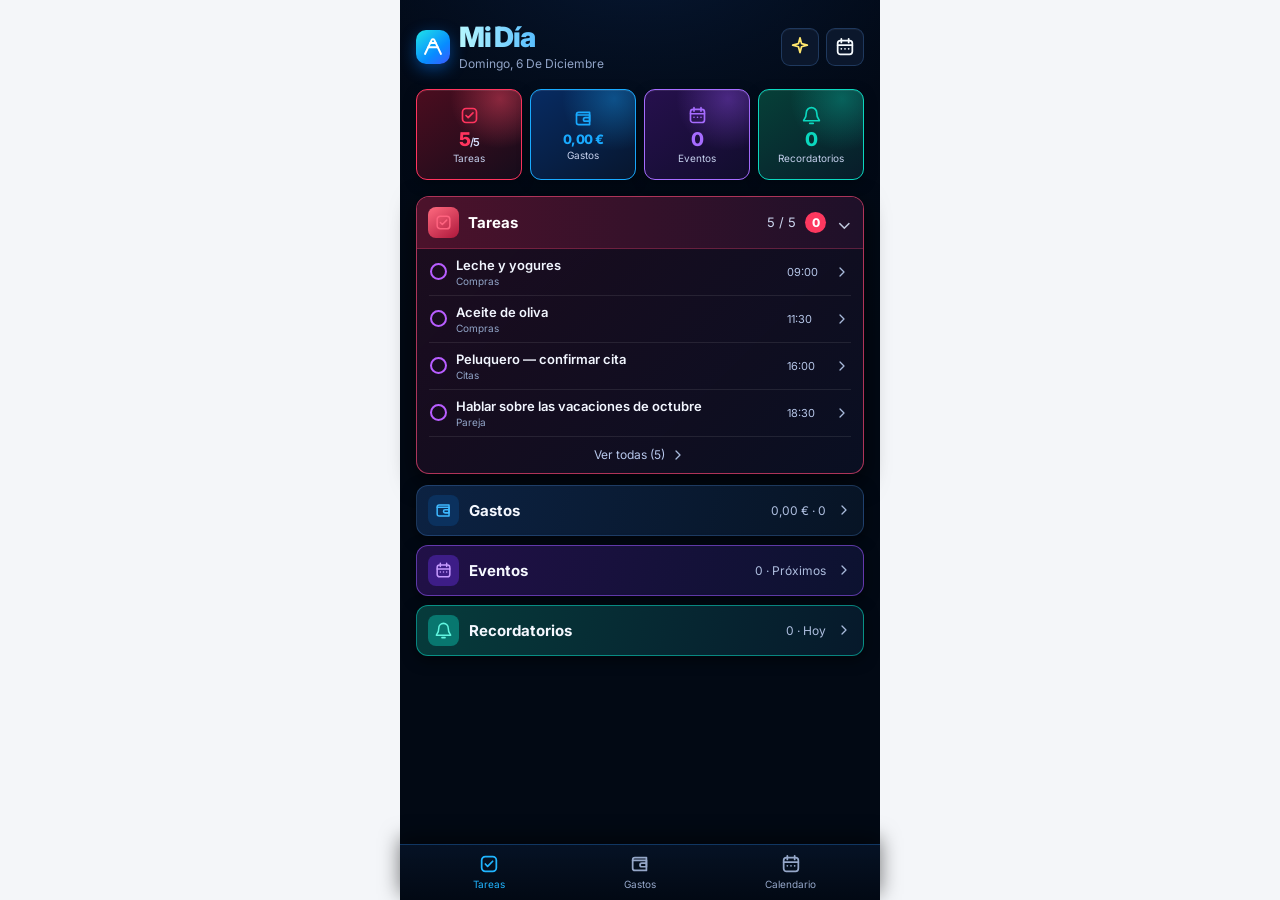
==== commit 346cf24b: "Update to latest Mi Día version with improved Claude invoice scanning Co-Authored-By: Claude Haiku 4" ====
--- a/index.html
+++ b/index.html
@@ -1 +1,5 @@
-<!doctype html><html><head><meta charset="utf8"><meta name="viewport" content="width=device-width,initial-scale=1"><style>:root{color-scheme:light}body{margin:0;padding:0;font:14px -apple-system,BlinkMacSystemFont,sans-serif;background:#faf9f5;color:#141413}img{max-width:100%}[hidden]:not([hidden=until-found i]){display:none!important}</style></head><body><title>Mi Día</title><meta name="mobile-web-app-capable" content="yes"><meta name="apple-mobile-web-app-capable" content="yes"><meta name="apple-mobile-web-app-title" content="Mi Día"><meta name="theme-color" content="#0A0A0F"><link rel="manifest" href="./manifest.json"><link rel="icon" type="image/png" href="./favicon-32.png"><link rel="apple-touch-icon" href="./icon-180.png"><link rel="stylesheet" href="https://fonts.googleapis.com/css2?family=Nunito:wght@700;800;900&family=Inter:wght@400;500;600&display=swap"><style>:root{--bg:#F4F6F9;--surface:#FFFFFF;--surface-2:#E9EDF3;--border:rgba(10,20,40,0.08);--text-1:#14151B;--text-2:#6B7280;--text-3:#AEB4C0;--accent:#0A84FF;--accent-2:#22D3EE;--accent-bg:#E6F2FF;--accent-grad:linear-gradient(135deg, var(--accent-2), var(--accent) 62%, #2762F2);--danger:#E53E3E;--success:#16A34A}@media (prefers-color-scheme:dark){:root:not([data-theme=light]){--bg:#08080B;--surface:#17171D;--surface-2:#202027;--border:rgba(255,255,255,0.08);--text-1:#F3F4F8;--text-2:#93949E;--text-3:#4C4D57;--accent:#3B9EFF;--accent-2:#22D3EE;--accent-bg:#10233D;--accent-grad:linear-gradient(135deg, var(--accent-2), var(--accent) 62%, #3B6BF2)}}:root[data-theme=dark]{--bg:#08080B;--surface:#17171D;--surface-2:#202027;--border:rgba(255,255,255,0.08);--text-1:#F3F4F8;--text-2:#93949E;--text-3:#4C4D57;--accent:#3B9EFF;--accent-2:#22D3EE;--accent-bg:#10233D;--accent-grad:linear-gradient(135deg, var(--accent-2), var(--accent) 62%, #3B6BF2)}*,::after,::before{box-sizing:border-box;margin:0;padding:0}body,html{height:100%;background:var(--bg)}body{font-family:Inter,-apple-system,sans-serif;color:var(--text-1);max-width:480px;margin:0 auto;min-height:100%;position:relative;overflow-x:hidden}button{font-family:inherit;cursor:pointer;border:none;background:0 0}input,select,textarea{font-family:inherit}.hdr{position:sticky;top:0;z-index:30;background:var(--bg);padding:20px 20px 0}.hdr-top{display:flex;align-items:flex-start;justify-content:space-between}.app-title-row{display:flex;align-items:center;gap:9px}.app-logo{width:34px;height:34px;border-radius:9px;flex-shrink:0;display:block;filter:drop-shadow(0 2px 7px rgba(10,132,255,.4))}.app-name{font-family:Nunito,sans-serif;font-weight:900;font-size:27px;letter-spacing:-.5px;line-height:1;background:var(--accent-grad);-webkit-background-clip:text;background-clip:text;color:transparent}.date-lbl{font-size:12px;color:var(--text-2);margin-top:3px}.hdr-actions{display:flex;gap:7px;margin-top:2px}.hdr-btn{width:36px;height:36px;border-radius:10px;background:var(--surface);border:1px solid var(--border);display:flex;align-items:center;justify-content:center;font-size:16px;color:var(--text-2);transition:background .12s}.hdr-btn:hover{background:var(--surface-2)}.install-btn{padding:0 12px;width:auto;font-size:12px;font-weight:600;color:var(--accent);display:none}.bottom-nav{position:fixed;bottom:0;left:50%;transform:translateX(-50%);width:100%;max-width:480px;z-index:30;background:var(--bg);border-top:1px solid var(--border);display:flex;padding-bottom:env(safe-area-inset-bottom,12px)}.nav-btn{flex:1;display:flex;flex-direction:column;align-items:center;gap:3px;padding:10px 0 6px;font-size:10.5px;font-weight:600;color:var(--text-3);transition:color .12s}.nav-btn .nav-ico{font-size:22px;line-height:1}.nav-btn.active{color:var(--accent)}.view{display:none;padding-bottom:80px}.view.active{display:block}@keyframes slideInRight{from{opacity:0;transform:translateX(36px)}to{opacity:1;transform:translateX(0)}}@keyframes slideInLeft{from{opacity:0;transform:translateX(-36px)}to{opacity:1;transform:translateX(0)}}.view.slide-in-right{animation:slideInRight .22s cubic-bezier(.25,.46,.45,.94) both}.view.slide-in-left{animation:slideInLeft .22s cubic-bezier(.25,.46,.45,.94) both}#viewTareas{padding-bottom:160px}.cat-scroll-wrap{position:sticky;top:74px;z-index:20;background:var(--bg);padding-bottom:2px}.cat-nav{display:flex;gap:7px;padding:12px 20px 10px;overflow-x:auto;scrollbar-width:none}.cat-nav::-webkit-scrollbar{display:none}.cat-tab{display:flex;flex-direction:column;align-items:center;gap:3px;padding:9px 13px 8px;border-radius:13px;background:var(--surface);border:1.5px solid var(--border);transition:border-color .12s,background .12s;position:relative;min-width:66px;flex-shrink:0}.cat-tab .em{font-size:20px;line-height:1}.cat-tab .lbl{font-size:10.5px;font-weight:600;color:var(--text-2);white-space:nowrap}.cat-tab.active .lbl{color:var(--cc)}.cat-tab.active{border-color:var(--cc);background:var(--cl)}.cat-badge{position:absolute;top:-5px;right:-5px;background:var(--cc);color:#fff;font-size:9px;font-weight:700;border-radius:20px;min-width:17px;height:17px;display:flex;align-items:center;justify-content:center;padding:0 4px}.add-cat-btn{display:flex;flex-direction:column;align-items:center;gap:3px;padding:9px 13px 8px;border-radius:13px;background:0 0;border:1.5px dashed var(--border);min-width:56px;flex-shrink:0;color:var(--text-3);transition:border-color .12s,color .12s}.add-cat-btn:hover{border-color:var(--accent);color:var(--accent)}.add-cat-btn .em{font-size:20px;line-height:1}.add-cat-btn .lbl{font-size:10px;font-weight:600}.main{padding:16px 20px 0}.sec-head{display:flex;align-items:center;gap:9px;margin-bottom:14px;margin-top:0}.sec-dot{width:9px;height:9px;border-radius:50%;flex-shrink:0}.sec-title{font-family:Nunito,sans-serif;font-weight:800;font-size:19px;line-height:1}.sec-count{font-size:12px;color:var(--text-2);margin-left:auto}.sec-edit-btn{font-size:15px;padding:3px 6px;border-radius:7px;color:var(--text-3);transition:background .12s,color .12s;margin-left:6px}.sec-edit-btn:hover{background:var(--surface-2);color:var(--accent)}.prog-track{height:3px;border-radius:2px;background:var(--border);margin-bottom:18px;overflow:hidden}.prog-fill{height:100%;border-radius:2px;transition:width .3s ease}.task-list{display:flex;flex-direction:column;gap:7px}.task-item{display:flex;flex-direction:column;background:var(--surface);border-radius:11px;padding:12px;border:1px solid var(--border);transition:opacity .2s}.task-item.done{opacity:.48}.task-item-row{display:flex;align-items:center;gap:11px;width:100%}@keyframes slideIn{from{opacity:0;transform:translateY(-6px)}to{opacity:1;transform:translateY(0)}}.task-item.new-item{animation:slideIn .17s ease}.chk{width:23px;height:23px;border-radius:50%;border:2px solid var(--border);background:0 0;flex-shrink:0;display:flex;align-items:center;justify-content:center;transition:background .12s,border-color .12s;font-size:12px;color:transparent;padding:0}.chk.done-chk{color:#fff}.task-txt{flex:1;font-size:14.5px;line-height:1.45;color:var(--text-1);word-break:break-word}.task-item.done .task-txt{text-decoration:line-through;color:var(--text-3)}.del-btn{color:var(--text-3);font-size:20px;padding:0 2px;flex-shrink:0;transition:color .12s}.del-btn:hover{color:var(--danger)}.rec-btn{font-size:15px;padding:0 2px;flex-shrink:0;opacity:.35;transition:opacity .15s,color .15s;color:var(--text-2)}.rec-btn.active{opacity:1;color:var(--accent)}.sub-toggle{font-size:11px;font-weight:700;color:var(--text-3);padding:3px 7px;border-radius:7px;background:var(--surface-2);transition:background .12s,color .12s;flex-shrink:0;white-space:nowrap;line-height:1.4}.sub-toggle.has-subs{color:var(--accent);background:var(--accent-bg)}.sub-toggle:hover{color:var(--accent);background:var(--accent-bg)}.subtask-panel{margin-top:9px;padding-top:9px;border-top:1px solid var(--border);display:flex;flex-direction:column;gap:4px;padding-left:34px}.subtask-item{display:flex;align-items:center;gap:8px}.sub-chk{width:19px;height:19px;border-radius:50%;border:2px solid var(--border);background:0 0;flex-shrink:0;display:flex;align-items:center;justify-content:center;font-size:10px;color:transparent;padding:0;transition:background .12s,border-color .12s}.sub-chk.done{color:#fff}.sub-txt{flex:1;font-size:13.5px;color:var(--text-1);word-break:break-word}.sub-txt.done{text-decoration:line-through;color:var(--text-3)}.sub-del{color:var(--text-3);font-size:17px;padding:0 2px;flex-shrink:0;transition:color .12s}.sub-del:hover{color:var(--danger)}.sub-add-row{display:flex;align-items:center;gap:6px;margin-top:5px}.sub-input{flex:1;border:1.5px solid var(--border);border-radius:9px;background:var(--surface-2);padding:7px 11px;font-size:13px;color:var(--text-1);outline:0;font-family:inherit;transition:border-color .12s}.sub-input:focus{border-color:var(--accent)}.sub-input::placeholder{color:var(--text-3)}.sub-add-btn{width:30px;height:30px;border-radius:9px;background:var(--accent-grad);color:#fff;font-size:18px;display:flex;align-items:center;justify-content:center;flex-shrink:0;transition:opacity .12s}.sub-add-btn:hover{opacity:.85}.rec-btn:hover{opacity:.8}.pri-btn{font-size:13px;padding:0 2px;flex-shrink:0;opacity:.28;transition:opacity .15s;min-width:18px;text-align:center}.pri-btn.has-pri{opacity:1}.pri-btn:hover{opacity:.75}.done-div{display:flex;align-items:center;gap:10px;margin:14px 0 8px}.done-div span{font-size:11px;font-weight:600;color:var(--text-3);text-transform:uppercase;letter-spacing:.06em;white-space:nowrap}.done-div::after,.done-div::before{content:'';flex:1;height:1px;background:var(--border)}.empty{text-align:center;padding:48px 16px;color:var(--text-3)}.empty .ico{font-size:40px;display:block;margin-bottom:10px}.empty .txt{font-size:14px;line-height:1.6}.add-bar{position:fixed;bottom:58px;left:50%;transform:translateX(-50%);width:100%;max-width:480px;padding:8px 16px 10px;background:var(--bg);display:flex;align-items:center;gap:8px;z-index:25}.add-input{flex:1;background:var(--surface);border:1.5px solid var(--border);border-radius:11px;padding:10px 14px;font-size:14.5px;color:var(--text-1);outline:0;transition:border-color .12s}.add-input::placeholder{color:var(--text-3)}.add-input:focus{border-color:var(--accent)}.add-btn{width:42px;height:42px;border-radius:12px;background:#25d366;color:#fff;box-shadow:0 0 0 3px rgba(10,132,255,.7),0 4px 14px rgba(10,132,255,.3);display:flex;align-items:center;justify-content:center;flex-shrink:0;padding:0;border:none;overflow:hidden;transition:opacity .12s,transform .1s,box-shadow .25s;animation:slideUpFab .35s cubic-bezier(.25,.46,.45,.94) both;cursor:grab;touch-action:none;user-select:none}.add-btn img{width:42px;height:42px;border-radius:10px;display:block;pointer-events:none}.add-btn.input-active{background:var(--accent-grad);font-size:28px;font-weight:700;overflow:hidden;cursor:pointer;touch-action:auto;box-shadow:none}.add-btn:hover{opacity:.88}.add-btn:active{transform:scale(.93)}@keyframes slideUpFab{from{opacity:0;transform:translateY(18px)}to{opacity:1;transform:translateY(0)}}#viewGastos{padding:0 0 80px}.gastos-hdr{position:sticky;top:80px;z-index:20;background:var(--bg);padding:12px 20px 8px}.gasto-total-card{background:var(--accent-grad);border-radius:14px;box-shadow:inset 0 1px 0 rgba(255,255,255,.28),0 6px 18px rgba(10,132,255,.28);padding:16px 18px;margin-bottom:8px;display:flex;justify-content:space-between;align-items:center}.gasto-total-label{font-size:12px;color:rgba(255,255,255,.75);font-weight:500}.gasto-total-amount{font-family:Nunito,sans-serif;font-weight:900;font-size:28px;color:#fff;letter-spacing:-.5px}.gasto-date-label{font-size:12px;color:rgba(255,255,255,.7);margin-top:1px}.add-gasto-btn{display:flex;align-items:center;justify-content:center;gap:6px;background:var(--surface);border:1.5px solid var(--border);border-radius:11px;padding:11px;width:100%;font-size:14px;font-weight:600;color:var(--accent);transition:background .12s}.add-gasto-btn:hover{background:var(--surface-2)}.gasto-carousel-card{background:var(--surface);border:1px solid var(--border);border-radius:14px;padding:12px 4px;margin-bottom:8px;overflow:hidden}.gasto-carousel-days{display:flex;gap:6px;overflow-x:auto;scrollbar-width:none;padding:4px 10px;scroll-behavior:auto}.gasto-carousel-days::-webkit-scrollbar{display:none}.gasto-cday{flex:0 0 auto;min-width:42px;display:flex;flex-direction:column;align-items:center;gap:2px;padding:8px 6px;border-radius:11px;background:0 0;border:1px solid transparent;color:var(--text-2);transition:transform .15s,background .15s,color .15s,border-color .15s;transform:scale(1)}.gcd-wd{font-size:10.5px;font-weight:700;text-transform:capitalize}.gcd-num{font-size:16px;font-weight:800;font-family:Nunito,sans-serif;color:var(--text-1)}.gcd-mon{font-size:9px;font-weight:700;opacity:.7;text-transform:capitalize}.gcd-amt{font-size:8.5px;font-weight:700;color:var(--danger);line-height:1;margin-top:2px;white-space:nowrap}.gasto-cday.is-today{border-color:var(--accent);transform:scale(1.06);z-index:1}.gasto-cday.selected{background:var(--accent-grad);color:#fff;border-color:transparent;box-shadow:inset 0 1px 0 rgba(255,255,255,.25),0 3px 10px rgba(10,132,255,.4);transform:scale(1.14);z-index:2}.gasto-cday.selected .gcd-num{color:#fff}.gasto-cday.selected .gcd-mon,.gasto-cday.selected .gcd-wd{color:#fff;opacity:.9}.gasto-cday.selected .gcd-amt{color:#fff;opacity:.95}.gasto-specific-card{background:var(--surface);border:1px solid var(--border);border-radius:11px;padding:6px 8px 6px 12px;margin-bottom:8px;display:flex;align-items:center;gap:8px}.gasto-specific-ico{font-size:14px;flex-shrink:0;opacity:.8}.gasto-specific-input{flex:1;min-width:0;border:none;background:0 0;color:var(--text-1);font-size:13px;font-weight:600;padding:6px 0;font-family:inherit}.gasto-specific-input:focus{outline:0}.gasto-specific-input::-webkit-calendar-picker-indicator{opacity:0;position:absolute;right:0;width:20px;height:100%;cursor:pointer}.gasto-specific-btn{flex:0 0 auto;background:var(--accent-grad);color:#fff;border:none;border-radius:8px;padding:7px 14px;font-size:12.5px;font-weight:700;box-shadow:inset 0 1px 0 rgba(255,255,255,.25),0 2px 6px rgba(10,132,255,.3);transition:opacity .12s}.gasto-specific-btn:hover{opacity:.88}.gastos-list{padding:12px 20px 0}.gasto-item{display:flex;align-items:center;gap:11px;background:rgba(229,62,62,.07);border-radius:11px;padding:12px 13px;border:1px solid rgba(229,62,62,.18);margin-bottom:7px}.gasto-cat-badge{width:36px;height:36px;border-radius:9px;display:flex;align-items:center;justify-content:center;font-size:18px;flex-shrink:0}.gasto-info{flex:1;min-width:0}.gasto-desc{font-size:14px;font-weight:500;white-space:nowrap;overflow:hidden;text-overflow:ellipsis}.gasto-cat-name{font-size:11px;color:var(--text-2);margin-top:1px}.gasto-amount{font-family:Nunito,sans-serif;font-weight:800;font-size:16px;white-space:nowrap}#viewCalendario{padding:0 16px 80px}.cal-nav{display:flex;align-items:center;justify-content:space-between;padding:14px 4px 10px}.cal-month-label{font-family:Nunito,sans-serif;font-weight:800;font-size:18px;text-transform:capitalize}.cal-arrow{width:34px;height:34px;border-radius:9px;background:var(--accent-grad);border:1px solid transparent;color:#fff;display:flex;align-items:center;justify-content:center;font-size:16px;font-weight:700;transition:transform .12s,box-shadow .12s;box-shadow:inset 0 1px 0 rgba(255,255,255,.25),0 2px 8px rgba(10,132,255,.35)}.cal-arrow:hover{transform:translateY(-1px);box-shadow:inset 0 1px 0 rgba(255,255,255,.3),0 3px 10px rgba(10,132,255,.45)}.cal-arrow:active{transform:translateY(0);box-shadow:inset 0 1px 0 rgba(255,255,255,.2),0 1px 4px rgba(10,132,255,.3)}.cal-grid-head{display:grid;grid-template-columns:repeat(7,1fr);margin-bottom:4px}.cal-day-name{text-align:center;font-size:10.5px;font-weight:600;color:var(--text-3);padding:4px 0;text-transform:uppercase;letter-spacing:.04em}.cal-period-toggle{display:flex;gap:4px;padding:12px 16px 4px}.cpt-btn{flex:1;padding:8px;border-radius:10px;font-size:13.5px;font-weight:700;background:var(--surface-2);color:var(--text-2);transition:background .12s,color .12s}.cpt-btn.active{background:var(--accent-grad);color:#fff}.cal-summary-card{margin:8px 16px 4px;padding:14px 16px;background:var(--surface);border-radius:13px;border:1px solid var(--border);display:flex;justify-content:space-between;align-items:center}.cal-sum-label{font-size:12px;color:var(--text-2);margin-bottom:3px}.cal-sum-amount{font-family:Nunito,sans-serif;font-weight:900;font-size:24px;color:var(--danger)}.cal-sum-count{font-size:11px;color:var(--text-3)}.cal-year-grid{display:grid;grid-template-columns:repeat(3,1fr);gap:8px;padding:4px 16px 16px}.cal-month-card{background:var(--surface);border-radius:11px;border:1px solid var(--border);padding:10px 8px;text-align:center;cursor:pointer;transition:background .12s,border-color .12s}.cal-month-card:hover{background:var(--surface-2)}.cal-month-card.has-exp{border-color:rgba(229,62,62,.3)}.cal-month-card.current-month{border-color:var(--accent)}.cal-month-name{font-size:11px;font-weight:600;color:var(--text-2);text-transform:capitalize;margin-bottom:4px}.cal-month-amt{font-family:Nunito,sans-serif;font-weight:800;font-size:13px;color:var(--danger)}.cal-month-amt.zero{color:var(--text-3);font-size:11px;font-weight:400}.cal-grid{display:grid;grid-template-columns:repeat(7,1fr);gap:3px}.cal-day{min-height:44px;border-radius:9px;display:flex;flex-direction:column;align-items:center;justify-content:center;gap:1px;cursor:pointer;transition:background .12s;position:relative;background:0 0;padding:4px 1px}.cal-day:hover{background:var(--surface)}.cal-day-num{font-size:13px;font-weight:600;line-height:1;color:var(--text-1);width:26px;height:26px;border-radius:50%;display:flex;align-items:center;justify-content:center;border:1px solid var(--border)}.cal-day.other-month .cal-day-num{color:var(--text-3);border-color:transparent}.cal-day.today .cal-day-num{background:var(--accent-grad);color:#fff;border-color:transparent;box-shadow:0 2px 8px rgba(10,132,255,.35)}.cal-day.selected{background:var(--accent-bg)}.cal-day-amt{font-size:8.5px;font-weight:700;color:var(--danger);line-height:1;white-space:nowrap}.cal-day.in-range{background:var(--accent-bg)}.cal-day.range-endpoint .cal-day-num{background:var(--accent-grad);color:#fff;border-color:transparent;box-shadow:0 2px 8px rgba(10,132,255,.35)}.cal-day.range-pick-mode{cursor:grab;touch-action:none}.cal-day-detail{background:var(--surface);border-radius:14px;padding:14px 16px;margin-top:10px;border:1px solid var(--border)}.cal-detail-title{font-family:Nunito,sans-serif;font-weight:800;font-size:16px;margin-bottom:10px}.cal-detail-total{font-size:13px;color:var(--text-2);margin-bottom:10px}.cal-gasto-row{display:flex;align-items:center;gap:10px;padding:7px 0;border-bottom:1px solid var(--border)}.cal-gasto-row:last-child{border-bottom:none}.cal-gasto-ico{font-size:17px;flex-shrink:0}.cal-gasto-desc{flex:1;font-size:13.5px;overflow:hidden;text-overflow:ellipsis;white-space:nowrap}.cal-gasto-amt{font-size:13.5px;font-weight:600;white-space:nowrap}.voice-fab{position:fixed;top:14px;left:14px;transform:none;width:42px;height:42px;border-radius:12px;background:0 0;box-shadow:none;display:flex;align-items:center;justify-content:center;font-size:22px;z-index:35;touch-action:none;cursor:grab;user-select:none;will-change:transform;padding:0;border:none;overflow:hidden;transition:border-radius .25s ease,box-shadow .25s ease}.fab-logo-img{width:42px;height:42px;border-radius:12px;display:block;pointer-events:none;transition:border-radius .25s ease,width .25s ease,height .25s ease}.voice-fab:active{cursor:grabbing}.voice-fab.fab-active{border-radius:50%;overflow:hidden;box-shadow:0 0 0 3px rgba(10,132,255,.9),0 0 22px rgba(10,132,255,.55)}.voice-fab.fab-active .fab-logo-img{border-radius:50%;width:42px;height:42px}.voice-fab.listening{animation:fabPulse 1s ease-in-out infinite}@keyframes fabPulse{0%,100%{box-shadow:0 0 0 0 rgba(10,132,255,.5)}50%{box-shadow:0 0 0 14px rgba(10,132,255,0)}}.voice-cancel-btn{position:fixed;bottom:130px;left:50%;transform:translateX(-50%);background:rgba(229,62,62,.92);color:#fff;border-radius:24px;padding:11px 28px;font-size:15px;font-weight:700;box-shadow:0 4px 18px rgba(229,62,62,.4);z-index:36;display:none;backdrop-filter:blur(6px);animation:fadeInUp .2s ease}@keyframes fadeInUp{from{opacity:0;transform:translateX(-50%) translateY(10px)}to{opacity:1;transform:translateX(-50%) translateY(0)}}@keyframes fabDockedVibe{0%,100%{transform:translateX(-50%) scale(2.4)}20%{transform:translateX(-50%) scale(2.44) translate(.8px,-.6px)}40%{transform:translateX(-50%) scale(2.37) translate(-.6px,.8px)}60%{transform:translateX(-50%) scale(2.43) translate(.4px,.7px)}80%{transform:translateX(-50%) scale(2.38) translate(-.7px,-.4px)}}#voiceTrailCanvas{position:fixed;inset:0;z-index:34;pointer-events:none;display:none}.overlay{position:fixed;inset:0;background:rgba(0,0,0,.4);z-index:50;display:flex;align-items:flex-end;justify-content:center}.overlay[hidden]{display:none}.sheet{background:var(--surface);border-radius:22px 22px 0 0;padding:20px 20px 36px;width:100%;max-width:480px;animation:sheetUp .2s ease;max-height:90vh;overflow-y:auto}@media(min-width:481px){.overlay{align-items:center}.sheet{border-radius:20px;max-width:400px}}@keyframes sheetUp{from{transform:translateY(30px);opacity:0}to{transform:translateY(0);opacity:1}}.sheet-title{font-family:Nunito,sans-serif;font-weight:800;font-size:19px;margin-bottom:5px}.sheet-sub{font-size:13px;color:var(--text-2);margin-bottom:18px;line-height:1.5}.field-label{font-size:12.5px;font-weight:600;color:var(--text-2);margin-bottom:5px;text-transform:uppercase;letter-spacing:.04em}.field-input{width:100%;background:var(--surface-2);border:1.5px solid var(--border);border-radius:10px;padding:10px 13px;font-size:14.5px;color:var(--text-1);outline:0;transition:border-color .12s;margin-bottom:14px}.field-input:focus{border-color:var(--accent)}.field-input::placeholder{color:var(--text-3)}.field-row{display:flex;gap:10px;margin-bottom:14px}.field-row .field-input{margin-bottom:0}.sheet-btn{display:block;width:100%;padding:13px;border-radius:11px;font-size:14.5px;font-weight:600;text-align:center;transition:opacity .12s;margin-top:8px}.sheet-btn:hover{opacity:.85}.sheet-btn.primary{background:var(--accent-grad);color:#fff;box-shadow:inset 0 1px 0 rgba(255,255,255,.28),0 4px 14px rgba(10,132,255,.3)}.sheet-btn.secondary{background:var(--surface-2);color:var(--text-1)}.sheet-btn.danger{background:#fee2e2;color:var(--danger)}.emoji-grid{display:grid;grid-template-columns:repeat(8,1fr);gap:4px;margin-bottom:14px}.emoji-opt{width:100%;aspect-ratio:1;border-radius:8px;font-size:20px;display:flex;align-items:center;justify-content:center;transition:background .1s}.emoji-opt:hover{background:var(--surface-2)}.emoji-opt.selected{background:var(--accent-bg);outline:2px solid var(--accent)}.cat-picker{display:flex;gap:7px;overflow-x:auto;margin-bottom:14px;padding-bottom:2px;scrollbar-width:none}.cat-picker::-webkit-scrollbar{display:none}.cat-pick-opt{display:flex;flex-direction:column;align-items:center;gap:3px;padding:8px 12px;border-radius:11px;background:var(--surface-2);border:1.5px solid transparent;min-width:60px;flex-shrink:0;cursor:pointer;transition:border-color .12s,background .12s}.cat-pick-opt .em{font-size:20px}.cat-pick-opt .nm{font-size:10px;font-weight:600;color:var(--text-2);white-space:nowrap}.cat-pick-opt.selected{border-color:var(--accent);background:var(--accent-bg)}.cat-pick-opt.selected .nm{color:var(--accent)}.sum-scroll{max-height:55vh;overflow-y:auto;margin-bottom:14px}.sum-cat{margin-bottom:24px}.sum-cat-hdr{display:flex;align-items:center;gap:7px;font-size:11px;font-weight:600;text-transform:uppercase;letter-spacing:.07em;color:var(--text-2);margin-bottom:8px}.sum-task{font-size:14px;color:var(--text-1);padding:11px 0;border-bottom:1px solid var(--border);display:flex;align-items:center;gap:8px}.sum-task.sum-done{opacity:.5}.sum-task.sum-done .sum-task-txt{text-decoration:line-through}.sum-chk{width:21px;height:21px;border-radius:50%;border:2px solid var(--border);background:0 0;flex-shrink:0;display:flex;align-items:center;justify-content:center;transition:background .12s,border-color .12s;font-size:11px;color:#fff;padding:0}.all-done{text-align:center;padding:28px 0;font-size:15px;color:var(--text-2)}.all-done .big{font-size:36px;display:block;margin-bottom:8px}.task-notes-hint{font-size:11px;color:var(--text-3);margin-top:2px;white-space:nowrap;overflow:hidden;text-overflow:ellipsis}.task-txt-wrap{flex:1;min-width:0;cursor:pointer}.task-txt-wrap:hover .task-txt{color:var(--accent)}.task-due{display:inline-block;font-size:10px;font-weight:600;padding:1px 6px;border-radius:8px;margin-left:5px;vertical-align:middle;background:rgba(37,99,235,.12);color:#2563eb}.task-due.overdue{background:rgba(220,38,38,.12);color:#dc2626}.task-due.soon{background:rgba(217,119,6,.12);color:#d97706}.cal-day-dots{display:flex;justify-content:center;align-items:center;gap:3px;margin-top:2px;min-height:6px}.cal-dot{width:5px;height:5px;border-radius:50%;flex-shrink:0}.cal-dot.evt{background:#2563eb}.cal-dot.due{background:#059669}.cal-dot.exp{background:#d97706}.cal-emoji-dot{font-size:9px;line-height:1;flex-shrink:0}.cal-section-hdr{font-size:11px;font-weight:700;text-transform:uppercase;letter-spacing:.06em;color:var(--text-2);margin:14px 0 6px}.cal-section-hdr:first-child{margin-top:0}.cal-event-row{display:flex;align-items:center;gap:10px;padding:9px 0;border-bottom:1px solid var(--border);font-size:14px;color:var(--text-1)}.cal-event-dot{width:8px;height:8px;border-radius:50%;flex-shrink:0}.cal-event-delete{background:0 0;border:none;color:var(--text-3);font-size:16px;margin-left:auto;cursor:pointer;padding:0 2px}.toast{position:fixed;bottom:80px;left:50%;transform:translateX(-50%) translateY(4px);background:var(--text-1);color:var(--bg);padding:9px 18px;border-radius:20px;font-size:13px;font-weight:600;z-index:100;pointer-events:none;opacity:0;transition:opacity .18s,transform .18s;white-space:nowrap}.toast.show{opacity:1;transform:translateX(-50%) translateY(0)}@media(prefers-reduced-motion:reduce){*,::after,::before{animation:none!important;transition:none!important}}</style><header class="hdr"><div class="hdr-top"><div><div class="app-title-row"><div id="fabPlaceholder" style="width:34px;height:34px;flex-shrink:0;border-radius:50%;pointer-events:none"></div><div class="app-name">Mi Día</div></div><div class="date-lbl" id="dateLbl"></div></div><div class="hdr-actions"><button class="hdr-btn install-btn" id="installBtn">📲 Instalar</button> <button class="hdr-btn" id="aiCmdBtn" title="Asistente" style="color:var(--accent);font-size:18px">✨</button> <button class="hdr-btn" id="summaryBtn" title="Resumen">📋</button></div></div></header><div id="viewTareas" class="view active"><div class="cat-scroll-wrap"><nav class="cat-nav" id="catNav" role="tablist"></nav></div><div class="main" id="tareasMain"></div></div><canvas id="voiceTrailCanvas"></canvas><button class="voice-fab" id="voiceFab" title="Asistente mágico por voz"><img class="fab-logo-img" src="./icon-180.png" alt=""></button> <button class="voice-cancel-btn" id="voiceCancelBtn">✕ Cancelar</button><div class="add-bar"><input class="add-input" id="taskInput" type="text" placeholder="Nueva tarea…" maxlength="200" autocomplete="off"> <button class="add-btn" id="addBtn">+</button></div><div id="viewGastos" class="view"><div class="gastos-hdr"><div class="gasto-total-card"><div><div class="gasto-total-label">Gasto de hoy</div><div class="gasto-total-amount" id="totalHoy">0,00 €</div><div class="gasto-date-label" id="gastosDateLbl"></div></div><span style="font-size:36px">💳</span></div><div class="gasto-carousel-card"><div class="gasto-carousel-days" id="gastosCarouselDays"></div></div><div class="gasto-specific-card"><span class="gasto-specific-ico">📅</span> <input class="gasto-specific-input" id="gastoSpecificDate" type="date"> <button class="gasto-specific-btn" id="gastoSpecificBtn">Ver</button></div><button class="add-gasto-btn" id="addGastoBtn"><span>+</span> Añadir gasto</button></div><div class="gastos-list" id="gastosList"></div></div><div id="viewCalendario" class="view"><div class="cal-period-toggle"><button class="cpt-btn active" data-period="mes">Mes</button> <button class="cpt-btn" data-period="año">Año</button></div><div class="cal-summary-card" id="calSummaryCard"></div><div id="calMonthView"><div class="cal-nav"><button class="cal-arrow" id="calPrev">‹</button><div class="cal-month-label" id="calMonthLabel"></div><button class="cal-arrow" id="calNext">›</button></div><div class="cal-grid-head" id="calDayNames"></div><div class="cal-grid" id="calGrid"></div><div class="cal-day-detail" id="calDetail" hidden></div></div><div id="calYearView" hidden><div class="cal-nav"><button class="cal-arrow" id="calYearPrev">‹</button><div class="cal-month-label" id="calYearLabel"></div><button class="cal-arrow" id="calYearNext">›</button></div><div class="cal-year-grid" id="calYearGrid"></div></div></div><div id="calRangeBar" hidden style="position:fixed;left:0;right:0;bottom:0;z-index:60;background:var(--surface-1);border-top:1.5px solid var(--border);box-shadow:0 -4px 16px rgba(0,0,0,.12);padding:12px 16px calc(12px + env(safe-area-inset-bottom))"><div id="calRangeBarText" style="font-size:13.5px;font-weight:600;margin-bottom:10px;text-align:center">Toca y arrastra por los días del calendario</div><div style="display:flex;gap:8px"><button type="button" id="calRangeCancelBtn" class="sheet-btn secondary" style="margin:0;flex:1">Cancelar</button> <button type="button" id="calRangeOkBtn" class="sheet-btn primary" style="margin:0;flex:1" disabled="disabled">Confirmar</button></div></div><nav class="bottom-nav"><button class="nav-btn active" data-tab="tareas"><span class="nav-ico">✅</span>Tareas</button> <button class="nav-btn" data-tab="gastos"><span class="nav-ico">💳</span>Gastos</button> <button class="nav-btn" data-tab="calendario"><span class="nav-ico">📅</span>Calendario</button></nav><div class="overlay" id="daySummaryOverlay" hidden><div class="sheet" style="position:relative"><button id="daySummaryClose" style="position:absolute;top:14px;right:14px;width:28px;height:28px;border-radius:50%;background:var(--surface-2);border:none;color:var(--text-2);font-size:14px;display:flex;align-items:center;justify-content:center;cursor:pointer;flex-shrink:0">✕</button><div class="sheet-title" style="padding-right:36px">📋 Resumen de hoy</div><div id="daySummaryBody" style="font-size:13.5px;max-height:55vh;overflow-y:auto;margin-top:10px"></div><button class="sheet-btn secondary" id="daySummaryCloseBtn">Cerrar</button></div></div><div class="overlay" id="deleteConfirmOverlay" hidden><div class="sheet" style="max-width:320px;text-align:center;padding:28px 20px 20px"><div style="font-size:36px;margin-bottom:10px">🗑️</div><div style="font-size:16px;font-weight:700;color:var(--text-1);margin-bottom:6px">¿Eliminar tarea?</div><div id="deleteConfirmTaskName" style="font-size:13px;color:var(--text-2);margin-bottom:20px;line-height:1.4"></div><div style="display:flex;gap:10px"><button id="deleteConfirmCancel" style="flex:1;padding:12px 0;border:none;border-radius:12px;background:var(--surface-2);color:var(--text-1);font-size:14px;font-weight:600;cursor:pointer">Cancelar</button> <button id="deleteConfirmOk" style="flex:1;padding:12px 0;border:none;border-radius:12px;background:#e53e3e;color:#fff;font-size:14px;font-weight:700;cursor:pointer">Eliminar</button></div></div></div><div class="overlay" id="gastoOverlay" hidden><div class="sheet"><div class="sheet-title">Nuevo gasto</div><div class="field-label">Categoría</div><div class="cat-picker" id="gastoCatPicker"></div><div class="field-row"><div style="flex:0 0 110px"><div class="field-label">Importe (€)</div><input class="field-input" id="gastoAmount" type="number" step="0.01" min="0" placeholder="0,00"></div><div style="flex:1"><div class="field-label">Descripción</div><input class="field-input" id="gastoDesc" type="text" placeholder="¿En qué?" maxlength="100"></div></div><div class="field-label">Fecha</div><input class="field-input" id="gastoDate" type="date"> <button class="sheet-btn primary" id="saveGastoBtn">Guardar gasto</button> <button class="sheet-btn secondary" id="cancelGastoBtn">Cancelar</button></div></div><div class="overlay" id="catOverlay" hidden><div class="sheet"><div class="sheet-title">Nueva sección</div><div class="field-label">Nombre</div><input class="field-input" id="newCatName" type="text" placeholder="p.ej. Deporte, Médico…" maxlength="20"><div class="field-label">Icono</div><div class="emoji-grid" id="emojiGrid"></div><button class="sheet-btn primary" id="saveCatBtn">Crear sección</button> <button class="sheet-btn secondary" id="cancelCatBtn">Cancelar</button></div></div><div class="overlay" id="sumOverlay" hidden><div class="sheet" id="sumSheet"><div id="sumDragHandleWrap" style="padding:4px 0 12px;margin-top:-10px;cursor:grab;touch-action:none"><div style="width:44px;height:5px;border-radius:3px;background:var(--border);margin:0 auto"></div></div><div class="sheet-title" style="margin-bottom:4px">Resumen del día</div><div style="display:flex;gap:4px;background:var(--surface-2);border-radius:12px;padding:3px;margin-bottom:14px"><button type="button" id="sumTabTareasBtn" style="flex:1;padding:9px 0;border:none;border-radius:9px;font-size:13px;font-weight:700;cursor:pointer;background:var(--surface);color:var(--text-1);position:relative">✅ Tareas<span id="sumBadgeTareas" style="display:none;position:absolute;top:2px;right:6px;background:#e53e3e;color:#fff;font-size:9px;font-weight:800;border-radius:20px;min-width:16px;height:16px;line-height:16px;text-align:center;padding:0 4px"></span></button> <button type="button" id="sumTabRemBtn" style="flex:1;padding:9px 0;border:none;border-radius:9px;font-size:13px;font-weight:700;cursor:pointer;background:0 0;color:var(--text-2);position:relative">📅 Recordatorios<span id="sumBadgeRem" style="display:none;position:absolute;top:2px;right:6px;background:#e53e3e;color:#fff;font-size:9px;font-weight:800;border-radius:20px;min-width:16px;height:16px;line-height:16px;text-align:center;padding:0 4px"></span></button></div><div id="sumTareasPane"><div class="sheet-sub" id="sumSubtitle"></div><div class="sum-scroll" id="sumBody"><div id="sumTasksList"></div></div></div><div id="sumRemPane" style="display:none"><div class="sum-scroll" id="sumRemScroll"><div class="sum-cat" id="sumRemindersSection" style="display:none"><div class="sum-cat-hdr"><span>📅</span> <span id="sumRemindersHdr" style="color:#7c3aed">Recordatorios</span></div><div id="sumRemindersList"></div></div></div><div style="border-top:1px solid var(--border);margin:4px 0 12px;padding-top:12px"><div style="font-size:12px;color:var(--text-2);margin-bottom:8px;font-weight:600">📅 Recordatorios en otro rango</div><div style="display:flex;align-items:center;gap:8px;margin-bottom:10px"><input class="field-input" id="sumRemRangeStart" type="date" style="flex:1;margin-bottom:0"> <span style="font-size:12px;color:var(--text-2);flex-shrink:0">hasta</span> <input class="field-input" id="sumRemRangeEnd" type="date" style="flex:1;margin-bottom:0"></div><button class="sheet-btn secondary" id="sumRemRangeBtn" style="margin:0">🔎 Ver en ese rango</button></div></div><button class="sheet-btn secondary" id="closeSumBtn">Cerrar</button></div></div><div class="overlay" id="taskDetailOverlay" hidden><div class="sheet"><div class="field-label">Título</div><input class="field-input" id="taskDetailTitle" type="text" maxlength="80" style="margin-bottom:14px;font-weight:700;font-size:16px"><div style="display:flex;gap:8px;margin-bottom:8px"><div style="flex:1"><div class="field-label">Fecha límite (opcional)</div><input class="field-input" id="taskDetailDue" type="date" style="margin-bottom:0"></div><div style="flex:1"><div class="field-label">Hora límite (opcional)</div><input class="field-input" id="taskDetailDueTime" type="time" style="margin-bottom:0"></div></div><button type="button" id="clearTaskDueBtn" style="display:flex;align-items:center;justify-content:center;gap:6px;width:100%;padding:8px 0;background:0 0;border:none;color:var(--text-2);font-size:12.5px;font-weight:600;cursor:pointer;margin-bottom:14px">✕ Quitar fecha y hora límite</button> <label style="display:flex;align-items:center;gap:12px;padding:12px 14px;background:var(--surface-2);border-radius:11px;cursor:pointer;margin-bottom:14px;border:1.5px solid var(--border)" id="taskDetailCountdownLabel"><span style="flex:1"><span style="font-size:14px;font-weight:600;color:var(--text-1)">⏱️ Ver como contador en directo</span> <span style="display:block;font-size:11px;color:var(--text-3);margin-top:2px">Con hora límite puesta: muestra el tiempo restante corriendo en directo (días, horas, minutos y segundos)</span> </span><span id="taskDetailCountdownTrack" style="position:relative;width:42px;height:24px;border-radius:12px;background:var(--border);flex-shrink:0;transition:background .18s"><span id="taskDetailCountdownThumb" style="position:absolute;top:3px;left:3px;width:18px;height:18px;border-radius:50%;background:#fff;transition:transform .18s;box-shadow:0 1px 3px rgba(0,0,0,.25)"></span> </span><input type="checkbox" id="taskDetailCountdown" style="display:none"></label><div class="field-label">Notas</div><textarea class="field-input" id="taskDetailNotes" rows="4" placeholder="Escribe aquí más detalles de la tarea…" style="resize:none;height:100px;margin-bottom:4px"></textarea><div style="font-size:12px;color:var(--text-3);text-align:center;margin:4px 0 10px;line-height:1.5">🎤 Para dictar: usa el micrófono de tu teclado (Gboard)</div><button class="sheet-btn primary" id="saveTaskDetailBtn">Guardar</button> <button class="sheet-btn secondary" id="closeTaskDetailBtn">Cancelar</button></div></div><div class="overlay" id="addEventOverlay" hidden><div class="sheet"><div class="sheet-title" id="addEventTitleLbl">📅 Nuevo recordatorio</div><div class="field-label">Título</div><input class="field-input" id="eventTitle" type="text" maxlength="80" placeholder="Reunión, cumpleaños…" style="margin-bottom:14px;font-weight:700"><div class="field-label">Fecha</div><input class="field-input" id="eventDate" type="date" style="margin-bottom:8px"><div id="eventRangeRow" style="display:flex;align-items:center;gap:8px;margin-bottom:8px"><span style="font-size:12px;color:var(--text-2);flex-shrink:0">hasta</span> <input class="field-input" id="eventEndDate" type="date" style="flex:1;margin-bottom:0"> <button type="button" id="clearEventRangeBtn" title="Quitar rango" style="width:32px;height:32px;flex-shrink:0;border-radius:8px;background:var(--surface-2);color:var(--text-2);font-size:14px">✕</button></div><button type="button" class="sheet-btn secondary" id="eventDragRangeBtn" style="margin-top:0;margin-bottom:14px;font-size:13px">🖐️ Elegir rango arrastrando en el calendario</button><div class="field-label">Hora (opcional)</div><input class="field-input" id="eventTime" type="time" style="margin-bottom:14px"> <label style="display:flex;align-items:center;gap:12px;padding:12px 14px;background:var(--surface-2);border-radius:11px;cursor:pointer;margin-bottom:14px;border:1.5px solid var(--border)" id="eventCountdownLabel"><span style="flex:1"><span style="font-size:14px;font-weight:600;color:var(--text-1)">⏱️ Ver como contador en directo</span> <span style="display:block;font-size:11px;color:var(--text-3);margin-top:2px">Con hora puesta: muestra el tiempo restante corriendo en directo</span> </span><span id="eventCountdownTrack" style="position:relative;width:42px;height:24px;border-radius:12px;background:var(--border);flex-shrink:0;transition:background .18s"><span id="eventCountdownThumb" style="position:absolute;top:3px;left:3px;width:18px;height:18px;border-radius:50%;background:#fff;transition:transform .18s;box-shadow:0 1px 3px rgba(0,0,0,.25)"></span> </span><input type="checkbox" id="eventCountdown" style="display:none"></label> <label style="display:flex;align-items:center;gap:12px;padding:12px 14px;background:var(--surface-2);border-radius:11px;cursor:pointer;margin-bottom:14px;border:1.5px solid var(--border)" id="eventRecurringLabel"><span style="flex:1"><span style="font-size:14px;font-weight:600;color:var(--text-1)">🔁 Se repite cada año</span> <span style="display:block;font-size:11px;color:var(--text-3);margin-top:2px">Cumpleaños, aniversarios, festivos…</span> </span><span id="eventRecurringTrack" style="position:relative;width:42px;height:24px;border-radius:12px;background:var(--border);flex-shrink:0;transition:background .18s"><span id="eventRecurringThumb" style="position:absolute;top:3px;left:3px;width:18px;height:18px;border-radius:50%;background:#fff;transition:transform .18s;box-shadow:0 1px 3px rgba(0,0,0,.25)"></span> </span><input type="checkbox" id="eventRecurring" style="display:none"></label><div class="field-label">Notas (opcional)</div><textarea class="field-input" id="eventNotes" rows="3" placeholder="Detalles adicionales…" style="resize:none;height:80px;margin-bottom:14px"></textarea> <button class="sheet-btn primary" id="saveEventBtn">Guardar</button> <button class="sheet-btn secondary" id="cancelEventBtn">Cancelar</button></div></div><div class="overlay" id="editCatOverlay" hidden><div class="sheet"><div class="sheet-title">Editar sección</div><div class="field-label">Nombre</div><input class="field-input" id="editCatName" type="text" placeholder="Nombre de la sección" maxlength="20" style="margin-bottom:14px"><div class="field-label">Icono</div><div class="emoji-grid" id="editEmojiGrid"></div><button class="sheet-btn primary" id="saveEditCatBtn">Guardar cambios</button> <button class="sheet-btn secondary" id="cancelEditCatBtn">Cancelar</button> <button class="sheet-btn" id="deleteEditCatBtn" style="background:rgba(229,62,62,.1);color:var(--danger);margin-top:4px">🗑️ Eliminar sección</button></div></div><div class="overlay" id="aiCmdOverlay" hidden><div class="sheet"><div style="display:flex;gap:4px;background:var(--surface-2);border-radius:12px;padding:3px;margin-bottom:14px"><button type="button" id="aiTabLocalBtn" style="flex:1;padding:9px 0;border:none;border-radius:9px;font-size:13px;font-weight:700;cursor:pointer;background:var(--surface);color:var(--text-1)">✨ Local</button> <button type="button" id="aiTabMagicoBtn" style="flex:1;padding:9px 0;border:none;border-radius:9px;font-size:13px;font-weight:700;cursor:pointer;background:0 0;color:var(--text-2)">🧠 Mágico</button></div><div id="aiLocalPane"><div style="display:flex;align-items:center;justify-content:space-between;margin-bottom:4px"><div class="sheet-title" style="margin-bottom:0">✨ Asistente local</div><button id="aiHelpBtn" title="¿Qué puede hacer?" style="width:30px;height:30px;border-radius:50%;background:var(--surface-2);color:var(--text-2);font-size:14px;display:flex;align-items:center;justify-content:center;flex-shrink:0">ℹ️</button></div><div style="font-size:12px;color:var(--text-2);margin-bottom:14px;line-height:1.5">Escribe lo que quieres hacer. Usa el 🎤 de tu teclado para dictar. Funciona al instante y sin conexión.</div><textarea class="field-input" id="aiCmdInput" rows="4" placeholder="Ej: crea una tarea para comprar verdura&#10;Ej: apunta un gasto de 15€ en comida" style="resize:none;height:110px;margin-bottom:12px"></textarea><div id="aiCmdPreview" style="display:none;background:var(--accent-bg);border:1px solid var(--accent);border-radius:10px;padding:12px;margin-bottom:12px;font-size:13px;line-height:1.6"></div><div id="aiCmdError" style="display:none;color:var(--danger);font-size:13px;margin-bottom:10px;text-align:center"></div><button class="sheet-btn primary" id="aiCmdOkBtn">Ejecutar</button> <button class="sheet-btn secondary" id="aiCmdCancelBtn">Cancelar</button></div><div id="aiMagicoPane" style="display:none"><div style="display:flex;align-items:center;justify-content:space-between;margin-bottom:4px"><div class="sheet-title" style="margin-bottom:0">🧠 Asistente Mágico</div><button id="aiSmartHelpBtn" title="Cómo funciona esto" style="width:30px;height:30px;border-radius:50%;background:var(--surface-2);color:var(--text-2);font-size:14px;display:flex;align-items:center;justify-content:center;flex-shrink:0">ℹ️</button></div><div style="font-size:12px;color:var(--text-2);margin-bottom:14px;line-height:1.5">Escribe como te salga, sin preocuparte por la forma exacta — Claude interpreta lo que quieres decir.</div><textarea class="field-input" id="aiSmartInput" rows="4" placeholder="Ej: oye apúntame que el finde que viene tengo que ir a ver a mis padres y aprovecho para llevarles el regalo" style="resize:none;height:100px;margin-bottom:12px"></textarea><div id="aiSmartStatus" style="display:none;font-size:13px;color:var(--text-2);text-align:center;margin-bottom:10px">🧠 Pensando…</div><div id="aiSmartPreview" style="display:none;background:var(--accent-bg);border:1px solid var(--accent);border-radius:10px;padding:12px;margin-bottom:12px;font-size:13.5px;line-height:1.6"></div><div id="aiSmartError" style="display:none;color:var(--danger);font-size:13px;margin-bottom:10px;text-align:center"></div><button class="sheet-btn primary" id="aiSmartAskBtn">Preguntar a Claude</button> <button class="sheet-btn primary" id="aiSmartConfirmBtn" style="display:none">✓ Confirmar y guardar</button> <button class="sheet-btn secondary" id="aiSmartRetryBtn" style="display:none">← Volver a intentar</button> <button class="sheet-btn secondary" id="aiSmartCloseBtn">Cerrar</button></div></div></div><div class="overlay" id="aiSmartHelpOverlay" hidden><div class="sheet"><div class="sheet-title" style="margin-bottom:4px">ℹ️ Sobre "Pregúntale a Claude"</div><div style="font-size:13px;color:var(--text-2);line-height:1.75">A diferencia del asistente ✨ normal (que funciona con reglas propias de la app, al instante y sin conexión), esta opción manda tu texto a Claude, la IA de Anthropic, para que lo interprete de verdad.</div><div class="sum-cat" style="margin-top:12px"><div class="sum-cat-hdr"><span>⚠️</span><span style="color:var(--accent)">Ten en cuenta</span></div><div style="font-size:13px;color:var(--text-2);line-height:1.8;padding:4px 0">· Necesita conexión a internet.<br>· Tarda unos segundos en responder.<br>· La primera vez, tu navegador te pedirá permiso para que esta página use tu cuenta de Claude.<br>· Consume tu propio uso de Claude — no es gratis ni ilimitado.<br>· Puede equivocarse o malinterpretar algo, así que siempre te enseña una vista previa antes de guardar nada, para que la revises o canceles.<br>· No recuerda preguntas anteriores: cada una es independiente, así que cuéntale todo en el mismo mensaje.</div></div><button class="sheet-btn secondary" id="closeAiSmartHelpBtn">Entendido</button></div></div><div class="overlay" id="aiHelpOverlay" hidden><div class="sheet"><div class="sheet-title" style="margin-bottom:4px">ℹ️ ¿Qué puede hacer el asistente?</div><div style="font-size:12px;color:var(--text-2);margin-bottom:16px;line-height:1.5">Escribe (o dicta con el 🎤 de tu teclado) una de estas frases, adaptándola a lo tuyo.</div><div class="sum-scroll" style="max-height:60vh"><div class="sum-cat"><div class="sum-cat-hdr"><span>✅</span><span style="color:var(--accent)">Crear tareas</span></div><div style="font-size:13px;color:var(--text-2);line-height:1.6;padding:4px 0">Clasifica sola la categoría. Si no está segura de en qué categoría encaja, te enseña una vista previa para que la elijas o confirmes antes de crearla — así no aparecen categorías nuevas por sorpresa. Si dices una fecha, la pone como fecha límite; si dices "cada día/semana/mes", la marca recurrente. Da igual decir "crea recordatorio" que "crea un recordatorio".<br><span style="color:var(--text-1)">· "crea una tarea para llamar al dentista mañana"</span><br><span style="color:var(--text-1)">· "crea tarea entregar el informe el 15 de marzo"</span><br><span style="color:var(--text-1)">· "crea tarea sacar la basura cada semana"</span></div></div><div class="sum-cat"><div class="sum-cat-hdr"><span>✔️</span><span style="color:var(--accent)">Completar / eliminar</span></div><div style="font-size:13px;color:var(--text-2);line-height:1.6;padding:4px 0">Marca una tarea como hecha o la borra, buscándola por su texto.<br><span style="color:var(--text-1)">· "marca comprar leche como hecho"</span><br><span style="color:var(--text-1)">· "borra la tarea del dentista"</span><br><span style="color:var(--text-1)">· "elimina el gasto del cine"</span></div></div><div class="sum-cat"><div class="sum-cat-hdr"><span>💳</span><span style="color:var(--accent)">Gastos</span></div><div style="font-size:13px;color:var(--text-2);line-height:1.6;padding:4px 0">Importe y categoría automática. Entiende números dictados en palabras.<br><span style="color:var(--text-1)">· "gasto de 15 euros en comida"</span><br><span style="color:var(--text-1)">· "apunta treinta y dos con cincuenta en el super"</span></div></div><div class="sum-cat"><div class="sum-cat-hdr"><span>📅</span><span style="color:var(--accent)">Calendario</span></div><div style="font-size:13px;color:var(--text-2);line-height:1.6;padding:4px 0">Busca un día, o crea un recordatorio (cumpleaños y aniversarios se marcan como anuales solos). Entiende fechas exactas, días de la semana, fechas relativas, rangos de varios días para viajes y una hora concreta.<br><span style="color:var(--text-1)">· "busca el día 23 de enero del 2026"</span><br><span style="color:var(--text-1)">· "crea un recordatorio del cumpleaños de Belén el 12 de mayo"</span><br><span style="color:var(--text-1)">· "crea un recordatorio para este viernes ir en blablacar a Córdoba"</span><br><span style="color:var(--text-1)">· "crea un recordatorio en 3 días para llamar al seguro"</span><br><span style="color:var(--text-1)">· "crea un recordatorio dentro de dos semanas para la revisión del coche"</span><br><span style="color:var(--text-1)">· "crea un recordatorio el mes que viene para renovar el DNI"</span><br><span style="color:var(--text-1)">· "crea un recordatorio del lunes al viernes viaje a Sevilla" (recordatorio de varios días)</span><br><span style="color:var(--text-1)">· "crea un recordatorio mañana a las 9 reunión con el banco" (guarda la hora)</span></div></div><div class="sum-cat"><div class="sum-cat-hdr"><span>💬</span><span style="color:var(--accent)">Resumen hablado</span></div><div style="font-size:13px;color:var(--text-2);line-height:1.6;padding:4px 0">Te cuenta, en frases normales y con color por categoría, lo que tienes pendiente.<br><span style="color:var(--text-1)">· "¿qué tengo pendiente hoy?"</span><br><span style="color:var(--text-1)">· "¿qué tenemos pendiente esta semana?"</span></div></div><div class="sum-cat"><div class="sum-cat-hdr"><span>🤔</span><span style="color:var(--accent)">Confirmación de categoría</span></div><div style="font-size:13px;color:var(--text-2);line-height:1.6;padding:4px 0">Si al crear una tarea no reconoce bien de qué categoría se trata, no crea nada todavía: te muestra una vista previa con la categoría nueva sugerida y todas las existentes, para que elijas antes de guardar.</div></div><div class="sum-cat"><div class="sum-cat-hdr"><span>🎤</span><span style="color:var(--accent)">Dictado</span></div><div style="font-size:13px;color:var(--text-2);line-height:1.6;padding:4px 0">Usa el micrófono de tu teclado (Gboard) en vez de escribir. Entiende horas ("a las tres y media") y números en palabras dentro del texto.</div></div><div class="sum-cat"><div class="sum-cat-hdr"><span>🧠</span><span style="color:var(--accent)">Pregúntale a Claude</span></div><div style="font-size:13px;color:var(--text-2);line-height:1.6;padding:4px 0">Debajo del botón "Ejecutar" hay una opción "🧠 Pregúntaselo a Claude": manda tu frase, tal cual te salga, a una IA real en vez de a las reglas de esta app. Necesita conexión y tarda unos segundos, pero entiende mucho mejor si te equivocas con las palabras. Tiene su propio botón ℹ️ con más detalles.</div></div></div><button class="sheet-btn secondary" id="closeAiHelpBtn">Cerrar</button></div></div><div class="overlay" id="aiQueryOverlay" hidden><div class="sheet"><div class="sheet-title" style="margin-bottom:4px">💬 Resumen hablado</div><div style="font-size:12px;color:var(--text-2);margin-bottom:14px;line-height:1.5">Elige qué quieres saber.</div><button class="sheet-btn primary" id="aiQueryTodayBtn" style="margin-top:0">📆 ¿Qué hay pendiente para hoy?</button> <button class="sheet-btn primary" id="aiQueryWeekBtn">🗓️ ¿Qué tenemos pendiente para esta semana?</button><div style="border-top:1px solid var(--border);margin:14px 0 12px;padding-top:12px"><div style="font-size:12px;color:var(--text-2);margin-bottom:8px;font-weight:600">📅 Rango personalizado</div><div style="display:flex;align-items:center;gap:8px;margin-bottom:10px"><input class="field-input" id="aiQueryRangeStart" type="date" style="flex:1;margin-bottom:0"> <span style="font-size:12px;color:var(--text-2);flex-shrink:0">hasta</span> <input class="field-input" id="aiQueryRangeEnd" type="date" style="flex:1;margin-bottom:0"></div><button class="sheet-btn primary" id="aiQueryRangeBtn" style="margin:0">🔎 Ver pendiente en ese rango</button></div><div id="aiQueryResult" style="display:none;background:var(--accent-bg);border:1px solid var(--accent);border-radius:10px;padding:12px;margin-top:12px;font-size:13.5px;line-height:1.6"></div><button class="sheet-btn secondary" id="closeAiQueryBtn">Cerrar</button></div></div><div class="overlay" id="aiConfirmOverlay" hidden><div class="sheet"><div class="sheet-title" style="margin-bottom:4px">🤔 Confirma la categoría</div><div style="font-size:12px;color:var(--text-2);margin-bottom:12px;line-height:1.5">No estoy seguro de dónde encaja esta tarea. Elige una categoría antes de crearla.</div><div id="aiConfirmTaskPreview" style="background:var(--surface-2);border-radius:10px;padding:10px 12px;margin-bottom:12px;font-size:13.5px;font-weight:600"></div><div class="cat-picker" id="aiConfirmCatPicker"></div><div id="aiConfirmError" style="display:none;color:var(--danger);font-size:13px;margin-bottom:10px;text-align:center"></div><button class="sheet-btn primary" id="aiConfirmOkBtn">Crear tarea</button> <button class="sheet-btn secondary" id="aiConfirmCancelBtn">Cancelar</button></div></div><div class="overlay" id="confirmOverlay" hidden><div class="sheet" style="text-align:center"><div style="font-size:28px;margin-bottom:8px">🗑️</div><div class="sheet-title" id="confirmMsg">¿Eliminar este gasto?</div><button class="sheet-btn primary" id="confirmOkBtn" style="background:var(--danger)">Eliminar</button> <button class="sheet-btn secondary" id="confirmCancelBtn">Cancelar</button></div></div><div class="toast" id="toast" aria-live="polite"></div><script>const EMOJIS=["🏃","⚽","🎮","📚","💊","✈️","🎵","👗","🐕","🌱","🔧","💡","🎯","🍕","☕","🛒","📱","💻","🎨","🎸","🏋️","📝","🧹","🚗","🎬","🛍️","💪","🌟"],EXPENSE_CATS=[{id:"alim",name:"Comida",emoji:"🍎",color:"#16A34A"},{id:"trans",name:"Transporte",emoji:"🚌",color:"#2563EB"},{id:"ocio",name:"Ocio",emoji:"🎮",color:"#7C3AED"},{id:"hogar",name:"Hogar",emoji:"🏠",color:"#D97706"},{id:"salud",name:"Salud",emoji:"💊",color:"#DC2626"},{id:"ropa",name:"Ropa",emoji:"👗",color:"#DB2777"},{id:"otros",name:"Otros",emoji:"📦",color:"#6B7280"}],DEFAULT_TASK_CATS=[{id:"compras",name:"Compras",emoji:"🛒",hex:"#D97706",cl:"#FEF3C7",cld:"#2D1A00"},{id:"citas",name:"Citas",emoji:"📅",hex:"#DB2777",cl:"#FCE7F3",cld:"#300A1F"},{id:"casa",name:"Casa",emoji:"🏠",hex:"#16A34A",cl:"#DCFCE7",cld:"#052E16"},{id:"pareja",name:"Pareja",emoji:"💑",hex:"#E53E3E",cl:"#FFE4E4",cld:"#450A0A"},{id:"trabajo",name:"Trabajo",emoji:"💼",hex:"#5B4EE8",cl:"#ECEAFD",cld:"#1E1854"}];let S={taskCats:JSON.parse(JSON.stringify(DEFAULT_TASK_CATS)),tasks:{},expenses:[],events:[],activeTab:"tareas",activeTaskCat:"compras"},calYear=(new Date).getFullYear(),calMonth=(new Date).getMonth(),calSelDay=null,calView="mes",calViewYear=(new Date).getFullYear(),calRangeMode=!1,calRangeStart=null,calRangeEnd=null,calRangeDragging=!1,gastoCat=EXPENSE_CATS[0].id,editingGastoId=null,gastosViewDate=null,gastosCarouselStart=null,gastosCarouselCount=0;const GASTO_CAR_STEP=30;let toastT,newCatEmoji=EMOJIS[0],deferredInstall=null;function load(){try{const e=localStorage.getItem("midia_v3");if(!e)return void seedDemo();const t=JSON.parse(e);S={...S,...t},S.taskCats.forEach(e=>{S.tasks[e.id]||(S.tasks[e.id]=[])}),S.events||(S.events=[]),S.completedHistory||(S.completedHistory={})}catch(e){seedDemo()}}function save(){try{localStorage.setItem("midia_v3",JSON.stringify(S))}catch(e){}"function"==typeof renderSummaryCard&&setTimeout(renderSummaryCard,50)}function seedDemo(){S.taskCats=JSON.parse(JSON.stringify(DEFAULT_TASK_CATS)),S.tasks={compras:[{id:"s1",text:"Leche y yogures",at:Date.now()},{id:"s2",text:"Aceite de oliva",at:Date.now()}],citas:[{id:"s4",text:"Peluquero — confirmar cita",at:Date.now()}],casa:[],pareja:[{id:"s5",text:"Hablar sobre las vacaciones de octubre",at:Date.now()}],trabajo:[{id:"s6",text:"Revisar documentación cliente",at:Date.now()}]},S.expenses=[],S.events=[],save()}function esc(e){const t=document.createElement("div");return t.textContent=e,t.innerHTML}function todayStr(){const e=new Date;return`${e.getFullYear()}-${String(e.getMonth()+1).padStart(2,"0")}-${String(e.getDate()).padStart(2,"0")}`}function fmtMoney(e){return e.toLocaleString("es-ES",{minimumFractionDigits:2,maximumFractionDigits:2})+" €"}function isDark(){const e=document.documentElement.getAttribute("data-theme");return"dark"===e||"light"!==e&&window.matchMedia("(prefers-color-scheme: dark)").matches}function daysDiff(e,t){return(new Date(e+"T12:00:00")-new Date(t+"T12:00:00"))/864e5}function fmtDueDate(e){if(!e)return"";return new Date(e+"T12:00:00").toLocaleDateString("es-ES",{day:"numeric",month:"short"})}function getCat(e){return S.taskCats.find(t=>t.id===e)}function getExpCat(e){return EXPENSE_CATS.find(t=>t.id===e)}function todayExpenses(){return S.expenses.filter(e=>e.date===todayStr())}function expensesOnDate(e){return S.expenses.filter(t=>t.date===e)}function shiftDateStr(e,t){const n=new Date(e+"T12:00:00");return n.setDate(n.getDate()+t),toDateStr(n)}function toast(e){const t=document.getElementById("toast");t.textContent=e,t.classList.add("show"),clearTimeout(toastT),toastT=setTimeout(()=>t.classList.remove("show"),2200)}function setTab(e,t=0){S.activeTab=e,document.querySelectorAll(".view").forEach(e=>e.classList.remove("active","slide-in-right","slide-in-left")),document.querySelectorAll(".nav-btn").forEach(t=>{t.classList.toggle("active",t.dataset.tab===e)});const n=document.getElementById(`view${e.charAt(0).toUpperCase()+e.slice(1)}`);n.classList.add("active"),t>0?(n.classList.add("slide-in-right"),n.addEventListener("animationend",()=>n.classList.remove("slide-in-right"),{once:!0})):t<0&&(n.classList.add("slide-in-left"),n.addEventListener("animationend",()=>n.classList.remove("slide-in-left"),{once:!0})),document.querySelector(".add-bar").style.display="tareas"===e?"flex":"none","tareas"!==e&&clearTaskCountdowns(),"gastos"===e&&renderGastos(),"calendario"===e&&renderCalendario()}function renderHeader(){const e=new Date;document.getElementById("dateLbl").textContent=e.toLocaleDateString("es-ES",{weekday:"long",day:"numeric",month:"long"})}function renderCatNav(){const e=document.getElementById("catNav");e.innerHTML="";const t=isDark();S.taskCats.forEach(n=>{const a=S.tasks[n.id]?S.tasks[n.id].filter(e=>!e.done).length:0,s=n.id===S.activeTaskCat,o=document.createElement("button");o.className="cat-tab"+(s?" active":""),o.style.setProperty("--cc",n.hex||"#5B4EE8"),o.style.setProperty("--cl",t?n.cld||"#1E1854":n.cl||"#ECEAFD"),o.setAttribute("role","tab"),o.innerHTML=`\n      <span class="em">${n.emoji}</span>\n      <span class="lbl">${esc(n.name)}</span>\n      ${a?`<span class="cat-badge" style="background:${n.hex||"#5B4EE8"}">${a}</span>`:""}\n    `,o.addEventListener("click",()=>{S.activeTaskCat=n.id,save(),renderCatNav(),renderTareas()}),e.appendChild(o)});const n=document.createElement("button");n.className="add-cat-btn",n.innerHTML='<span class="em">➕</span><span class="lbl">Nueva</span>',n.addEventListener("click",openAddCat),e.appendChild(n)}let _taskCountdownIntervals=[];function clearTaskCountdowns(){_taskCountdownIntervals.forEach(e=>clearInterval(e)),_taskCountdownIntervals=[]}function fmtCountdown(e){if(e<=0)return"⚠️ ¡Se acabó el tiempo!";const t=Math.floor(e/1e3),n=Math.floor(t/86400),a=Math.floor(t%86400/3600),s=Math.floor(t%3600/60),o=t%60;return n>0?`⏱️ quedan ${n}d ${String(a).padStart(2,"0")}h ${String(s).padStart(2,"0")}min ${String(o).padStart(2,"0")}s`:a>0?`⏱️ quedan ${a}h ${String(s).padStart(2,"0")}min ${String(o).padStart(2,"0")}s`:s>0?`⏱️ quedan ${s}min ${String(o).padStart(2,"0")}s`:`⏱️ quedan ${o}s`}function renderTareas(){maybePurge(),clearTaskCountdowns();const e=getCat(S.activeTaskCat);if(!e)return;const t=S.tasks[e.id]||[],n=(isDark(),e.hex||"#5B4EE8"),a=todayStr(),s=t.filter(e=>!e.done),o=t.filter(e=>e.done&&e.doneAt===a),r=s.length+o.length,i=r?o.length/r*100:0,d=document.getElementById("tareasMain");let l=`\n    <div class="sec-head">\n      <div class="sec-dot" style="background:${n}"></div>\n      <div class="sec-title">${esc(e.name)}</div>\n      <div class="sec-count">${o.length}/${r}</div>\n      <button class="sec-edit-btn" onclick="openEditCat()" title="Editar sección">✏️</button>\n    </div>\n    <div class="prog-track">\n      <div class="prog-fill" style="width:${i}%;background:${n}"></div>\n    </div>\n    <div class="task-list">\n  `;t.length?(s.forEach(e=>{l+=taskHTML(e,n)}),o.length&&(l+='<div class="done-div"><span>Completadas</span></div>',o.forEach(e=>{l+=taskHTML(e,n)}))):l+=`<div class="empty"><span class="ico">${e.emoji}</span><div class="txt">Sin tareas en ${esc(e.name.toLowerCase())}.<br>¡Añade la primera!</div></div>`,l+="</div>",d.innerHTML=l,d.querySelectorAll("[data-check]").forEach(t=>{t.addEventListener("click",()=>toggleTask(e.id,t.dataset.check))}),d.querySelectorAll("[data-rec]").forEach(t=>{t.addEventListener("click",()=>toggleRecurring(e.id,t.dataset.rec))}),d.querySelectorAll("[data-pri]").forEach(t=>{t.addEventListener("click",n=>{n.stopPropagation(),togglePriority(e.id,t.dataset.pri)})}),d.querySelectorAll("[data-del]").forEach(t=>{t.addEventListener("click",()=>askDeleteTask(e.id,t.dataset.del))}),d.querySelectorAll("[data-detail]").forEach(t=>{t.addEventListener("click",()=>openTaskDetail(e.id,t.dataset.detail))}),d.querySelectorAll("[data-sub-focus]").forEach(e=>{e.addEventListener("click",t=>{t.stopPropagation();const n=e.dataset.subFocus;if(_subAddOpen.has(n)){_subAddOpen.delete(n);const t=d.querySelector(`#sub-add-row-${n}`);t&&(t.style.display="none"),e.textContent="＋ sub",e.style.color="",e.style.background="";const a=e.closest(".task-item"),s=a&&a.querySelector(".subtask-panel.inline-tmp");s&&s.remove()}else _subAddOpen.add(n),_applySubOpen(n,d,!0)})}),_subAddOpen.forEach(e=>_applySubOpen(e,d,!0)),d.querySelectorAll("[data-sub-check]").forEach(e=>{e.addEventListener("click",()=>toggleSubtask(e.dataset.tid,e.dataset.subCheck))}),d.querySelectorAll("[data-sub-del]").forEach(e=>{e.addEventListener("click",()=>deleteSubtask(e.dataset.tid,e.dataset.subDel))}),d.querySelectorAll("[data-sub-add]").forEach(e=>{e.addEventListener("click",()=>addSubtask(e.dataset.subAdd))}),d.querySelectorAll("[data-sub-inp]").forEach(e=>{e.addEventListener("keydown",t=>{"Enter"===t.key&&(t.preventDefault(),addSubtask(e.dataset.subInp))})}),s.forEach(e=>{if(!buildDueBadge(e)?.live)return;const t=d.querySelector(`[data-cd="${e.id}"]`);if(!t)return;const n=new Date(`${e.dueDate}T${e.dueTime}:00`),a=()=>{t.textContent=fmtCountdown(n-new Date)};a(),_taskCountdownIntervals.push(setInterval(a,1e3))})}function buildDueBadge(e){if(!e.dueDate||e.done)return null;const t=todayStr(),n=daysDiff(e.dueDate,t);let a="task-due",s="📅 "+fmtDueDate(e.dueDate);const o=e.dueDate===t,r=n>=0&&e.dueTime&&e.countdown;if(n<0){a+=" overdue";const t=Math.round(Math.abs(n));s=`⚠️ Vencida${e.dueTime?` a las ${esc(e.dueTime)}`:""} (hace ${t} día${1===t?"":"s"})`}else if(r)a+=" soon",s=`📅 ${fmtDueDate(e.dueDate)} ${esc(e.dueTime)} ⏱ <span data-cd="${e.id}">calculando…</span>`;else if(o)a+=" soon",s=e.dueTime?`📅 hoy a las ${esc(e.dueTime)}`:"📅 hoy";else{n<=2&&(a+=" soon");const t=Math.round(n);s+=`${e.dueTime?` ${esc(e.dueTime)}`:""} (quedan ${t} día${1===t?"":"s"})`}return{cls:a,lbl:s,live:r}}function priIcon(e){return"alta"===e?"🔴":"media"===e?"🟡":"baja"===e?"🟢":"⚪"}function priOrder(e){return"alta"===e?0:"media"===e?1:"baja"===e?2:3}function togglePriority(e,t){const n=(S.tasks[e]||[]).find(e=>e.id===t);if(!n)return;const a=[null,"alta","media","baja"],s=a.indexOf(n.priority||null);n.priority=a[(s+1)%a.length],save(),renderTareas()}const _expandedSub=new Set,_subAddOpen=new Set;function taskHTML(e,t){const n=e.done,a=e.subtasks||[],s=a.length>0,o=a.filter(e=>e.done).length;let r,i,d;s&&!n?(i="chk"+(o===a.length?" done-chk":""),d=o===a.length?`background:${t};border-color:${t};color:#fff`:`border-color:${t};`,r=o===a.length?"✓":`<span style="font-size:8px;font-weight:800;color:${t}">${o}/${a.length}</span>`):(i="chk"+(n?" done-chk":""),d=n?`background:${t};border-color:${t};color:#fff`:"",r=n?"✓":"");const l=e.recurring?'<span style="font-size:11px;color:var(--accent);margin-left:4px">🔁</span>':"",c=e.notes?`<div class="task-notes-hint">📝 ${esc(e.notes)}</div>`:"";let u="";const m=buildDueBadge(e);m&&(u=`<span class="${m.cls}">${m.lbl}</span>`);const p=a.map(n=>`\n      <div class="subtask-item">\n        <button class="sub-chk${n.done?" done":""}" style="${n.done?`background:${t};border-color:${t};color:#fff`:`border-color:${t}70`}" data-sub-check="${n.id}" data-tid="${e.id}">${n.done?"✓":""}</button>\n        <span class="sub-txt${n.done?" done":""}">${esc(n.text)}</span>\n        <button class="sub-del" data-sub-del="${n.id}" data-tid="${e.id}">×</button>\n      </div>`).join(""),g=s?`\n      <div class="subtask-panel">\n        ${p}\n        <div class="sub-add-row" id="sub-add-row-${e.id}" style="display:none">\n          <input class="sub-input" type="text" placeholder="Nueva subtarea…" data-sub-inp="${e.id}" maxlength="120" autocomplete="off">\n          <button class="sub-add-btn" data-sub-add="${e.id}">+</button>\n        </div>\n      </div>`:"";return`\n    <div class="task-item${n?" done":""}">\n      <div class="task-item-row">\n        <button class="${i}" style="${d}" data-check="${e.id}">${r}</button>\n        <div class="task-txt-wrap" data-detail="${e.id}" style="flex:1;min-width:0">\n          <div class="task-txt">${esc(e.text)}${l}${u}</div>\n          ${c}\n        </div>\n        <button class="sub-toggle" data-sub-focus="${e.id}">＋ sub</button>\n        <button class="pri-btn${e.priority?" has-pri":""}" data-pri="${e.id}" title="Prioridad: ${e.priority||"sin prioridad"}">${priIcon(e.priority||null)}</button>\n        <button class="rec-btn${e.recurring?" active":""}" data-rec="${e.id}" title="${e.recurring?"Quitar recurrencia":"Hacer recurrente"}">🔁</button>\n        <button class="del-btn" data-del="${e.id}">×</button>\n      </div>\n      ${g}\n    </div>`}function addTask(){const e=document.getElementById("taskInput"),t=e.value.trim();if(!t)return;const n={id:Date.now().toString(),text:t,done:!1,at:Date.now()};S.tasks[S.activeTaskCat]||(S.tasks[S.activeTaskCat]=[]),S.tasks[S.activeTaskCat].unshift(n),save(),e.value="",renderCatNav(),renderTareas()}function toggleTask(e,t){const n=(S.tasks[e]||[]).find(e=>e.id===t);n&&(n.done=!n.done,n.doneAt=n.done?todayStr():null,n.subtasks&&n.subtasks.length&&n.subtasks.forEach(e=>e.done=n.done),save(),renderCatNav(),renderTareas(),n.done&&toast(n.recurring?"✓ Completada · se reinicia mañana 🔁":"✓ Completada"))}function toggleSubtaskPanel(e){_expandedSub.has(e)?_expandedSub.delete(e):_expandedSub.add(e),renderTareas(),_expandedSub.has(e)&&requestAnimationFrame(()=>{const t=document.querySelector(`[data-sub-inp="${e}"]`);t&&t.focus()})}function toggleSubtask(e,t,n){n||(n=S.activeTaskCat);const a=(S.tasks[n]||[]).find(t=>t.id===e);if(!a||!a.subtasks)return;const s=a.subtasks.find(e=>e.id===t);if(!s)return;s.done=!s.done;const o=a.subtasks.every(e=>e.done);o&&!a.done?(a.done=!0,a.doneAt=todayStr(),toast("✓ Todas las subtareas completadas")):!o&&a.done&&(a.done=!1,a.doneAt=null),save(),renderCatNav(),renderTareas()}function _applySubOpen(e,t,n){const a=t.querySelector(`[data-sub-focus="${e}"]`);if(!a)return;a.textContent="− sub",a.style.color="rgba(220,80,80,0.85)",a.style.background="rgba(220,80,80,0.10)";const s=t.querySelector(`#sub-add-row-${e}`);if(s){if(s.style.display="flex",n){const e=s.querySelector("[data-sub-inp]");e&&setTimeout(()=>e.focus(),50)}}else addSubtaskInline(e,a,n)}function addSubtaskInline(e,t,n){const a=S.activeTaskCat,s=(S.tasks[a]||[]).find(t=>t.id===e);if(!s)return;const o=t||document.querySelector(`[data-sub-focus="${e}"]`);if(!o)return;const r=o.closest(".task-item");if(!r)return;let i=r.querySelector(".subtask-panel");if(i){const e=i.querySelector(".sub-add-row");e&&(e.style.display="flex",!1!==n&&setTimeout(()=>{const t=e.querySelector("input");t&&t.focus()},50))}else{i=document.createElement("div"),i.className="subtask-panel inline-tmp",i.innerHTML='<div class="sub-add-row" style="display:flex">\n      <input class="sub-input" type="text" placeholder="Nueva subtarea…" maxlength="120" autocomplete="off">\n      <button class="sub-add-btn">+</button>\n    </div>',r.appendChild(i);const e=i.querySelector(".sub-input"),t=i.querySelector(".sub-add-btn");t.addEventListener("click",()=>{const t=e.value.trim();t&&(s.subtasks||(s.subtasks=[]),s.subtasks.push({id:Date.now().toString(),text:t,done:!1}),save(),renderTareas())}),e.addEventListener("keydown",e=>{"Enter"===e.key&&(e.preventDefault(),t.click())}),!1!==n&&setTimeout(()=>e.focus(),50)}}function addSubtask(e){const t=S.activeTaskCat,n=document.querySelector(`[data-sub-inp="${e}"]`),a=n?n.value.trim():"";if(!a)return;const s=(S.tasks[t]||[]).find(t=>t.id===e);s&&(s.subtasks||(s.subtasks=[]),s.subtasks.push({id:Date.now().toString(),text:a,done:!1}),save(),renderTareas())}function deleteSubtask(e,t){const n=S.activeTaskCat,a=(S.tasks[n]||[]).find(t=>t.id===e);a&&a.subtasks&&(a.subtasks=a.subtasks.filter(e=>e.id!==t),a.subtasks.length||_expandedSub.delete(e),a.subtasks.length&&a.subtasks.every(e=>e.done)&&(a.done=!0,a.doneAt=todayStr()),save(),renderCatNav(),renderTareas())}function toggleRecurring(e,t){const n=(S.tasks[e]||[]).find(e=>e.id===t);n&&(n.recurring=!n.recurring,save(),renderTareas(),toast(n.recurring?"🔁 Tarea recurrente activada":"Recurrencia desactivada"))}let _pendingDelete=null;function deleteTask(e,t){S.tasks[e]=(S.tasks[e]||[]).filter(e=>e.id!==t),save(),renderCatNav(),renderTareas()}function askDeleteTask(e,t){const n=(S.tasks[e]||[]).find(e=>e.id===t);if(!n)return;_pendingDelete={catId:e,id:t};const a=document.getElementById("deleteConfirmOverlay"),s=document.getElementById("deleteConfirmTaskName");s&&(s.textContent=n.text),a&&a.removeAttribute("hidden")}let taskDetailCatId=null,taskDetailId=null;function setTaskDetailCountdown(e){const t=document.getElementById("taskDetailCountdown"),n=document.getElementById("taskDetailCountdownTrack"),a=document.getElementById("taskDetailCountdownThumb");t.checked=e,n.style.background=e?"var(--accent-grad)":"var(--border)",a.style.transform=e?"translateX(18px)":"translateX(0)"}function openTaskDetail(e,t){taskDetailCatId=e,taskDetailId=t;const n=(S.tasks[e]||[]).find(e=>e.id===t);n&&(document.getElementById("taskDetailTitle").value=n.text,document.getElementById("taskDetailNotes").value=n.notes||"",document.getElementById("taskDetailDue").value=n.dueDate||"",document.getElementById("taskDetailDueTime").value=n.dueTime||"",setTaskDetailCountdown(!!n.countdown),document.getElementById("taskDetailOverlay").removeAttribute("hidden"))}function saveTaskDetail(){const e=(S.tasks[taskDetailCatId]||[]).find(e=>e.id===taskDetailId);if(e){const t=document.getElementById("taskDetailTitle").value.trim();t&&(e.text=t),e.notes=document.getElementById("taskDetailNotes").value.trim(),e.dueDate=document.getElementById("taskDetailDue").value||null,e.dueTime=document.getElementById("taskDetailDueTime").value||null,e.countdown=document.getElementById("taskDetailCountdown").checked,e.dueDate||(e.dueTime=null,e.countdown=!1),save()}document.getElementById("taskDetailOverlay").setAttribute("hidden",""),renderTareas(),toast("📝 Guardado")}function openAddCat(){newCatEmoji=EMOJIS[0],document.getElementById("newCatName").value="";const e=document.getElementById("emojiGrid");e.innerHTML="",EMOJIS.forEach(t=>{const n=document.createElement("button");n.className="emoji-opt"+(t===newCatEmoji?" selected":""),n.textContent=t,n.addEventListener("click",()=>{newCatEmoji=t,e.querySelectorAll(".emoji-opt").forEach(e=>e.classList.remove("selected")),n.classList.add("selected")}),e.appendChild(n)}),document.getElementById("catOverlay").removeAttribute("hidden")}function saveNewCat(){const e=document.getElementById("newCatName").value.trim();if(!e)return void toast("Escribe un nombre");const t="cat_"+Date.now(),n=["#2563EB","#7C3AED","#059669","#DC2626","#D97706","#0891B2","#BE185D"],a=n[S.taskCats.length%n.length],s={id:t,name:e,emoji:newCatEmoji,hex:a,cl:"#EFF6FF",cld:"#1E3A5F",custom:!0};S.taskCats.push(s),S.tasks[t]=[],S.activeTaskCat=t,save(),document.getElementById("catOverlay").setAttribute("hidden",""),renderCatNav(),renderTareas(),toast("✅ Sección creada")}let editCatEmoji="";function openEditCat(){const e=getCat(S.activeTaskCat);if(!e)return;editCatEmoji=e.emoji,document.getElementById("editCatName").value=e.name;const t=document.getElementById("editEmojiGrid");t.innerHTML="",EMOJIS.forEach(e=>{const n=document.createElement("button");n.className="emoji-opt"+(e===editCatEmoji?" selected":""),n.textContent=e,n.addEventListener("click",()=>{editCatEmoji=e,t.querySelectorAll(".emoji-opt").forEach(e=>e.classList.remove("selected")),n.classList.add("selected")}),t.appendChild(n)});document.getElementById("deleteEditCatBtn").style.display=S.taskCats.length>1?"":"none",document.getElementById("editCatOverlay").removeAttribute("hidden")}function saveEditCat(){const e=getCat(S.activeTaskCat);if(!e)return;const t=document.getElementById("editCatName").value.trim();t?(e.name=t,e.emoji=editCatEmoji,save(),document.getElementById("editCatOverlay").setAttribute("hidden",""),renderCatNav(),renderTareas(),toast("✅ Sección actualizada")):toast("Escribe un nombre")}function confirmDeleteCat(){const e=getCat(S.activeTaskCat);e&&(S.taskCats.length<=1?toast("No puedes eliminar la última sección"):(document.getElementById("editCatOverlay").setAttribute("hidden",""),showConfirm(`¿Eliminar "${e.name}" y todas sus tareas?`,()=>{S.taskCats=S.taskCats.filter(t=>t.id!==e.id),delete S.tasks[e.id],S.activeTaskCat=S.taskCats[0].id,save(),renderCatNav(),renderTareas(),toast("🗑️ Sección eliminada")})))}function renderGastos(){gastosViewDate||(gastosViewDate=todayStr()),renderGastosCarousel(!gastosCarouselStart),renderGastosList()}function gastoDayAmtLabel(e){const t=expensesOnDate(e).reduce((e,t)=>e+t.amount,0);if(!t)return"";return`<span class="gcd-amt">${t.toLocaleString("es-ES",{minimumFractionDigits:t%1?2:0,maximumFractionDigits:2})}€</span>`}function renderGastosCarouselDayEls(){const e=document.getElementById("gastosCarouselDays"),t=todayStr(),n=[];for(let e=0;e<gastosCarouselCount;e++)n.push(shiftDateStr(gastosCarouselStart,e));e.innerHTML=n.map(e=>{const n=new Date(e+"T12:00:00");let a=n.toLocaleDateString("es-ES",{weekday:"short"}).replace(".","");a=a.charAt(0).toUpperCase()+a.slice(1);const s=n.toLocaleDateString("es-ES",{month:"short"}).replace(".",""),o=e===gastosViewDate;return`<button class="gasto-cday${o?" selected":""}${e===t&&!o?" is-today":""}" data-gday="${e}">\n      <span class="gcd-wd">${a}</span><span class="gcd-num">${n.getDate()}</span><span class="gcd-mon">${s}</span>${gastoDayAmtLabel(e)}\n    </button>`}).join(""),e.querySelectorAll("[data-gday]").forEach(e=>{e.addEventListener("click",()=>{selectGastosCarouselDay(e.dataset.gday,!0)})})}function selectGastosCarouselDay(e,t){if(e===gastosViewDate)return;gastosViewDate=e;const n=document.getElementById("gastosCarouselDays");n.querySelectorAll(".gasto-cday.selected").forEach(e=>e.classList.remove("selected"));const a=n.querySelector(`[data-gday="${e}"]`);a&&(a.classList.add("selected"),t&&n.scrollTo({left:a.offsetLeft-n.clientWidth/2+a.offsetWidth/2,behavior:"smooth"})),renderGastosList()}function updateGastosSelectionFromScroll(){const e=document.getElementById("gastosCarouselDays"),t=e.scrollLeft+e.clientWidth/2;let n=null,a=1/0;e.querySelectorAll(".gasto-cday").forEach(e=>{const s=e.offsetLeft+e.offsetWidth/2,o=Math.abs(s-t);o<a&&(a=o,n=e)}),n&&n.dataset.gday!==gastosViewDate&&selectGastosCarouselDay(n.dataset.gday,!1)}function centerGastosCarouselOnSelected(){const e=document.getElementById("gastosCarouselDays"),t=e.querySelector(".selected");t&&(e.scrollLeft=t.offsetLeft-e.clientWidth/2+t.offsetWidth/2)}function renderGastosCarousel(e){gastosCarouselStart&&!e||(gastosCarouselStart=shiftDateStr(gastosViewDate,-30),gastosCarouselCount=61),renderGastosCarouselDayEls(),e&&requestAnimationFrame(centerGastosCarouselOnSelected)}function extendGastosCarousel(e){const t=document.getElementById("gastosCarouselDays"),n=t.scrollLeft,a=t.scrollWidth;if(e<0){gastosCarouselStart=shiftDateStr(gastosCarouselStart,-30),gastosCarouselCount+=30,renderGastosCarouselDayEls();const e=t.scrollWidth-a;t.scrollLeft=n+e}else gastosCarouselCount+=30,renderGastosCarouselDayEls(),t.scrollLeft=n}let _gastoScrollTicking=!1;function onGastosCarouselScroll(){_gastoScrollTicking||(_gastoScrollTicking=!0,requestAnimationFrame(()=>{const e=document.getElementById("gastosCarouselDays");e.scrollLeft<150?extendGastosCarousel(-1):e.scrollWidth-e.scrollLeft-e.clientWidth<150&&extendGastosCarousel(1),updateGastosSelectionFromScroll(),_gastoScrollTicking=!1}))}function viewGastosSpecificDate(){const e=document.getElementById("gastoSpecificDate").value;e&&(gastosViewDate=e,renderGastosCarousel(!0),renderGastosList())}function renderGastosList(){const e=gastosViewDate,t=expensesOnDate(e),n=t.reduce((e,t)=>e+t.amount,0),a=e===todayStr();document.querySelector(".gasto-total-label").textContent=a?"Gasto de hoy":"Gasto del día",document.getElementById("totalHoy").textContent=fmtMoney(n),document.getElementById("gastosDateLbl").textContent=new Date(e+"T12:00:00").toLocaleDateString("es-ES",{weekday:"long",day:"numeric",month:"long"});const s=document.getElementById("gastosList");if(!t.length)return void(s.innerHTML=`<div class="empty"><span class="ico">💳</span><div class="txt">${a?"Sin gastos hoy.":"Sin gastos ese día."}<br>¡Añade el primero!</div></div>`);const o=[...t].reverse();s.innerHTML=o.map(e=>{const t=getExpCat(e.catId)||EXPENSE_CATS[6];return`\n      <div class="gasto-item" style="cursor:pointer" onclick="openEditGasto('${e.id}')">\n        <div class="gasto-cat-badge" style="background:${t.color}22"><span>${t.emoji}</span></div>\n        <div class="gasto-info">\n          <div class="gasto-desc">${esc(e.desc||"Sin descripción")}</div>\n          <div class="gasto-cat-name">${esc(t.name)} · ${e.at?new Date(e.at).toLocaleString("es-ES",{day:"numeric",month:"short",hour:"2-digit",minute:"2-digit"}):e.date}</div>\n        </div>\n        <div class="gasto-amount" style="color:var(--text-1)">${fmtMoney(e.amount)}</div>\n        <button class="del-btn" style="margin-left:4px" onclick="event.stopPropagation();deleteGasto('${e.id}')">×</button>\n      </div>\n    `}).join("")}let _confirmCallback=null;function showConfirm(e,t){document.getElementById("confirmMsg").textContent=e,_confirmCallback=t,document.getElementById("confirmOverlay").removeAttribute("hidden")}function deleteGasto(e){showConfirm("¿Eliminar este gasto?",()=>{S.expenses=S.expenses.filter(t=>t.id!==e),save(),renderGastos(),"calendario"===S.activeTab&&renderCalendario()})}function openAddGasto(){editingGastoId=null,gastoCat=EXPENSE_CATS[0].id,document.getElementById("gastoAmount").value="",document.getElementById("gastoDesc").value="",document.getElementById("gastoDate").value=gastosViewDate||todayStr(),document.querySelector("#gastoOverlay .sheet-title").textContent="Nuevo gasto",document.getElementById("saveGastoBtn").textContent="Guardar gasto",renderGastoCatPicker(),document.getElementById("gastoOverlay").removeAttribute("hidden")}function openEditGasto(e){const t=S.expenses.find(t=>t.id===e);t&&(editingGastoId=e,gastoCat=t.catId||EXPENSE_CATS[0].id,document.getElementById("gastoAmount").value=t.amount,document.getElementById("gastoDesc").value="Sin descripción"===t.desc?"":t.desc,document.getElementById("gastoDate").value=t.date||todayStr(),document.querySelector("#gastoOverlay .sheet-title").textContent="Editar gasto",document.getElementById("saveGastoBtn").textContent="Guardar cambios",renderGastoCatPicker(),document.getElementById("gastoOverlay").removeAttribute("hidden"))}function renderGastoCatPicker(){const e=document.getElementById("gastoCatPicker");e.innerHTML=EXPENSE_CATS.map(e=>`\n    <div class="cat-pick-opt${e.id===gastoCat?" selected":""}" data-ecid="${e.id}">\n      <span class="em">${e.emoji}</span>\n      <span class="nm">${e.name}</span>\n    </div>\n  `).join(""),e.querySelectorAll("[data-ecid]").forEach(t=>{t.addEventListener("click",()=>{gastoCat=t.dataset.ecid,e.querySelectorAll("[data-ecid]").forEach(e=>e.classList.remove("selected")),t.classList.add("selected")})})}function saveGasto(){const e=parseFloat(document.getElementById("gastoAmount").value),t=document.getElementById("gastoDesc").value.trim(),n=document.getElementById("gastoDate").value||todayStr();if(!e||isNaN(e)||e<=0)toast("Introduce un importe válido");else{if(editingGastoId){const a=S.expenses.findIndex(e=>e.id===editingGastoId);if(-1!==a){const s=S.expenses[a].date!==n;S.expenses[a]={...S.expenses[a],amount:Math.round(100*e)/100,desc:t||"Sin descripción",catId:gastoCat,date:n,at:s?new Date(n+"T12:00:00").getTime():S.expenses[a].at}}editingGastoId=null,toast("✏️ Gasto actualizado")}else S.expenses.push({id:Date.now().toString(),amount:Math.round(100*e)/100,desc:t||"Sin descripción",catId:gastoCat,date:n,at:n===todayStr()?Date.now():new Date(n+"T12:00:00").getTime()}),toast(n===todayStr()?"💳 Gasto guardado":"💳 Gasto guardado el "+fmtDueDate(n));save(),document.getElementById("gastoOverlay").setAttribute("hidden",""),gastosViewDate!==n?(gastosViewDate=n,document.getElementById("gastoSpecificDate").value=n,renderGastosCarousel(!0),renderGastosList()):renderGastos(),"calendario"===S.activeTab&&renderCalendario()}}function expByDateMap(){const e={};return S.expenses.forEach(t=>{e[t.date]||(e[t.date]=[]),e[t.date].push(t)}),e}function dateRangeList(e,t){const n=[],[a,s,o]=e.split("-").map(Number),[r,i,d]=t.split("-").map(Number);let l=new Date(a,s-1,o);const c=new Date(r,i-1,d);let u=0;for(;l<=c&&u<370;)n.push(toDateStr(l)),l.setDate(l.getDate()+1),u++;return n}function eventsByDateMap(){const e={};return(S.events||[]).forEach(t=>{if(t.recurring){const n=t.date.slice(5);for(let a=calYear-1;a<=calYear+1;a++){const s=`${a}-${n}`;e[s]||(e[s]=[]),e[s].push(t)}}else t.endDate&&t.endDate>t.date?dateRangeList(t.date,t.endDate).forEach(n=>{e[n]||(e[n]=[]),e[n].push(t)}):(e[t.date]||(e[t.date]=[]),e[t.date].push(t))}),e}function tasksByDueDateMap(){const e={};return S.taskCats.forEach(t=>{(S.tasks[t.id]||[]).forEach(n=>{n.dueDate&&(e[n.dueDate]||(e[n.dueDate]=[]),e[n.dueDate].push({t:n,cat:t}))})}),e}let _addEventDate=null;function setEventRecurring(e){const t=document.getElementById("eventRecurring"),n=document.getElementById("eventRecurringTrack"),a=document.getElementById("eventRecurringThumb");t.checked=e,n.style.background=e?"var(--accent-grad)":"var(--border)",a.style.transform=e?"translateX(18px)":"translateX(0)"}function setEventCountdown(e){const t=document.getElementById("eventCountdown"),n=document.getElementById("eventCountdownTrack"),a=document.getElementById("eventCountdownThumb");t.checked=e,n.style.background=e?"var(--accent-grad)":"var(--border)",a.style.transform=e?"translateX(18px)":"translateX(0)"}let _editEventId=null;function openAddEvent(e){_editEventId=null,_addEventDate=e||todayStr(),document.getElementById("addEventTitleLbl").textContent="📅 Nuevo recordatorio",document.getElementById("eventTitle").value="",document.getElementById("eventDate").value=_addEventDate,document.getElementById("eventEndDate").value="",document.getElementById("eventTime").value="",document.getElementById("eventNotes").value="",setEventRecurring(!1),setEventCountdown(!1),document.getElementById("addEventOverlay").removeAttribute("hidden")}function editEvent(e){const t=(S.events||[]).find(t=>t.id===e);t&&(_editEventId=e,document.getElementById("addEventTitleLbl").textContent="📅 Editar recordatorio",document.getElementById("eventTitle").value=t.title,document.getElementById("eventDate").value=t.date,document.getElementById("eventEndDate").value=t.endDate||"",document.getElementById("eventTime").value=t.time||"",document.getElementById("eventNotes").value=t.notes||"",setEventRecurring(!!t.recurring),setEventCountdown(!!t.countdown),document.getElementById("addEventOverlay").removeAttribute("hidden"))}function saveEvent(){const e=document.getElementById("eventTitle").value.trim();if(!e)return void toast("Escribe un título");const t=document.getElementById("eventDate").value;if(!t)return void toast("Elige una fecha");let n=document.getElementById("eventEndDate").value||null;if(n&&n<t)return void toast("La fecha final no puede ser antes que la inicial");n===t&&(n=null);const a=document.getElementById("eventTime").value||null,s=document.getElementById("eventNotes").value.trim(),o=document.getElementById("eventRecurring").checked,r=!!a&&document.getElementById("eventCountdown").checked;if(S.events||(S.events=[]),_editEventId){const i=S.events.find(e=>e.id===_editEventId);i&&(i.title=e,i.date=t,i.endDate=n,i.time=a,i.notes=s,i.recurring=o,i.countdown=r)}else S.events.push({id:Date.now().toString(),title:e,date:t,endDate:n,time:a,notes:s,recurring:o,countdown:r});save(),_editEventId=null,document.getElementById("addEventOverlay").setAttribute("hidden",""),renderCalendario(),toast(o?"🔁 Fecha anual guardada":n?"✈️ Recordatorio de varios días guardado":"📅 Recordatorio guardado")}function deleteEvent(e){S.events=(S.events||[]).filter(t=>t.id!==e),save(),renderCalendario(),toast("🗑️ Eliminado")}function openCalRangeSelect(){calRangeStart=document.getElementById("eventDate").value||todayStr(),calRangeEnd=document.getElementById("eventEndDate").value||calRangeStart,calRangeMode=!0,calRangeDragging=!1,document.getElementById("addEventOverlay").setAttribute("hidden",""),document.getElementById("calRangeOkBtn").disabled=!1,document.getElementById("calRangeBar").removeAttribute("hidden");const[e,t]=calRangeStart.split("-").map(Number);calYear=e,calMonth=t-1,calView="mes","calendario"!==S.activeTab&&setTab("calendario"),renderCalendario(),updateCalRangeHighlight()}function updateCalRangeHighlight(){if(!calRangeStart)return;let e=calRangeStart,t=calRangeEnd||calRangeStart;if(e>t){const n=e;e=t,t=n}document.querySelectorAll("#calGrid .cal-day[data-date]").forEach(n=>{const a=n.getAttribute("data-date"),s=a>=e&&a<=t;n.classList.toggle("in-range",s),n.classList.toggle("range-endpoint",a===e||a===t)});const n=document.getElementById("calRangeBarText");n&&(n.textContent=e===t?`Día: ${fmtDueDate(e)} · toca otro día para ampliar`:`Del ${fmtDueDate(e)} al ${fmtDueDate(t)}`)}function confirmCalRange(){let e=calRangeStart,t=calRangeEnd||calRangeStart;if(e){if(e>t){const n=e;e=t,t=n}document.getElementById("eventDate").value=e,document.getElementById("eventEndDate").value=t===e?"":t,calRangeMode=!1,calRangeDragging=!1,document.getElementById("calRangeBar").setAttribute("hidden",""),document.getElementById("addEventOverlay").removeAttribute("hidden"),renderCalendario()}else cancelCalRange()}function cancelCalRange(){calRangeMode=!1,calRangeDragging=!1,document.getElementById("calRangeBar").setAttribute("hidden",""),document.getElementById("addEventOverlay").removeAttribute("hidden"),renderCalendario()}function renderCalendarioSummary(){const e=document.getElementById("calSummaryCard");if(!e)return;let t,n,a;if("mes"===calView){const e=`${calYear}-${String(calMonth+1).padStart(2,"0")}-`,s=S.expenses.filter(t=>t.date&&t.date.startsWith(e));n=s.reduce((e,t)=>e+t.amount,0),a=s.length;const o=new Date(calYear,calMonth,1).toLocaleDateString("es-ES",{month:"long",year:"numeric"});t=o.charAt(0).toUpperCase()+o.slice(1)}else{const e=S.expenses.filter(e=>e.date&&e.date.startsWith(`${calViewYear}-`));n=e.reduce((e,t)=>e+t.amount,0),a=e.length,t=`Año ${calViewYear}`}e.innerHTML=`\n    <div>\n      <div class="cal-sum-label">${t}</div>\n      <div class="cal-sum-amount">${fmtMoney(n)}</div>\n      <div class="cal-sum-count">${a} gasto${1!==a?"s":""}</div>\n    </div>\n    <span style="font-size:36px">${"mes"===calView?"📅":"📆"}</span>\n  `}function renderCalendario(){if(document.getElementById("calMonthView").hidden="año"===calView,document.getElementById("calYearView").hidden="mes"===calView,renderCalendarioSummary(),"año"===calView)return void renderYearView();document.getElementById("calDayNames").innerHTML=["L","M","X","J","V","S","D"].map(e=>`<div class="cal-day-name">${e}</div>`).join("");const e=new Date(calYear,calMonth,1).toLocaleDateString("es-ES",{month:"long",year:"numeric"});document.getElementById("calMonthLabel").textContent=e.charAt(0).toUpperCase()+e.slice(1).replace(/ de /i," ");const t=new Date(calYear,calMonth,1).getDay(),n=0===t?6:t-1,a=new Date(calYear,calMonth+1,0).getDate(),s=new Date(calYear,calMonth,0).getDate(),o=new Date,r=expByDateMap(),i=eventsByDateMap(),d=tasksByDueDateMap(),l=document.getElementById("calGrid");l.innerHTML="";for(let e=n-1;e>=0;e--){const t=document.createElement("button");t.className="cal-day other-month",t.innerHTML=`<span class="cal-day-num">${s-e}</span>`,l.appendChild(t)}for(let e=1;e<=a;e++){const t=`${calYear}-${String(calMonth+1).padStart(2,"0")}-${String(e).padStart(2,"0")}`,n=o.getFullYear()===calYear&&o.getMonth()===calMonth&&o.getDate()===e,a=calSelDay===t,s=(r[t]||[]).reduce((e,t)=>e+t.amount,0),c=i[t]||[],u=c.some(e=>e.recurring),m=c.some(e=>e.endDate&&e.endDate>e.date),p=c.length>0,g=(d[t]||[]).length>0,y=(d[t]||[]).some(({t:e})=>e.dueTime),v=S.completedHistory&&(S.completedHistory[t]||[]).length>0,f=!v&&S.taskCats.some(e=>(S.tasks[e.id]||[]).some(e=>e.done&&e.doneAt===t)),E=v||f,b=[];u?b.push("🎉"):m?b.push("✈️"):(p||y)&&b.push("📅"),y&&!b.includes("📅")?b.push("📅"):g&&!y&&b.push("🗓️"),E&&b.push("✅");const h=b.slice(0,3).map(e=>`<span class="cal-emoji-dot">${e}</span>`).join("");let k="";if(calRangeMode&&calRangeStart){let e=calRangeStart,n=calRangeEnd||calRangeStart;if(e>n){const t=e;e=n,n=t}t>=e&&t<=n&&(k+=" in-range"),t!==e&&t!==n||(k+=" range-endpoint")}const D=document.createElement("button");D.className="cal-day"+(n?" today":"")+(a?" selected":"")+(calRangeMode?" range-pick-mode":"")+k,D.setAttribute("data-date",t),D.innerHTML=`\n      <span class="cal-day-num">${e}</span>\n      ${s>0?`<span class="cal-day-amt">${s.toLocaleString("es-ES",{minimumFractionDigits:2,maximumFractionDigits:2})}€</span>`:""}\n      ${h?`<div class="cal-day-dots">${h}</div>`:""}\n    `,D.addEventListener("click",()=>{calRangeMode||(calSelDay=a?null:t,renderCalendario())}),l.appendChild(D)}const c=(7-(n+a)%7)%7;for(let e=1;e<=c;e++){const t=document.createElement("button");t.className="cal-day other-month",t.innerHTML=`<span class="cal-day-num">${e}</span>`,l.appendChild(t)}const u=document.getElementById("calDetail");if(calSelDay){const e=i[calSelDay]||[],t=d[calSelDay]||[],n=t.filter(({t:e})=>!!e.dueTime),a=t.filter(({t:e})=>!e.dueTime),s=r[calSelDay]||[],o=[...S.completedHistory&&S.completedHistory[calSelDay]||[]];S.taskCats.forEach(e=>{(S.tasks[e.id]||[]).forEach(t=>{t.done&&t.doneAt===calSelDay&&o.push({text:t.text,catEmoji:e.emoji,catName:e.name,catHex:e.hex||"#5B4EE8",subtasks:t.subtasks||[]})})});const l=s.reduce((e,t)=>e+t.amount,0);let c=`\n      <div class="cal-detail-title">${new Date(calSelDay+"T12:00:00").toLocaleDateString("es-ES",{weekday:"long",day:"numeric",month:"long"})}</div>\n      <button onclick="openAddEvent('${calSelDay}')" style="\n        display:flex;align-items:center;gap:6px;width:100%;padding:8px 10px;\n        background:var(--accent-bg);border:1.5px dashed var(--accent);border-radius:10px;\n        color:var(--accent);font-size:13px;font-weight:600;cursor:pointer;margin-bottom:8px;\n      ">📅 Añadir recordatorio</button>\n    `;(e.length||n.length)&&(c+='<div class="cal-section-hdr">📅 Recordatorios</div>',c+=e.map(e=>{const t=isEventDoneNow(e),n=e.recurring?"#7C3AED":e.endDate&&e.endDate>e.date?"#0891B2":"#2563EB";return`\n        <div class="cal-event-row">\n          <button onclick="toggleEventDone('${e.id}');renderCalendario()" style="\n            width:22px;height:22px;border-radius:50%;border:2px solid ${n};\n            background:${t?n:"transparent"};color:${t?"#fff":"transparent"};\n            font-size:11px;display:flex;align-items:center;justify-content:center;\n            flex-shrink:0;padding:0;cursor:pointer;transition:all .15s\n          ">✓</button>\n          <div style="flex:1;min-width:0;cursor:pointer" onclick="editEvent('${e.id}')">\n            <div style="font-size:14px;font-weight:600;${t?"text-decoration:line-through;opacity:0.45":""}">${esc(e.title)}${e.recurring?' <span style="font-size:11px;color:#7C3AED;font-weight:500">🔁 anual</span>':""}${e.time?` <span style="font-size:11px;color:var(--text-2);font-weight:500">🕐 ${esc(e.time)}</span>`:""}</div>\n            ${e.endDate&&e.endDate>e.date?`<div style="font-size:12px;color:var(--text-2)">✈️ del ${fmtDueDate(e.date)} al ${fmtDueDate(e.endDate)}</div>`:""}\n            ${e.notes?`<div style="font-size:12px;color:var(--text-2)">${esc(e.notes)}</div>`:""}\n          </div>\n          <button class="cal-event-delete" onclick="event.stopPropagation();deleteEvent('${e.id}')">🗑</button>\n        </div>`}).join(""),c+=n.map(({t:e,cat:t})=>{const n=e.done,a=t.hex||"#059669";return`\n        <div class="cal-event-row">\n          <button onclick="toggleTask('${t.id}','${e.id}');renderCalendario()" style="\n            width:22px;height:22px;border-radius:50%;border:2px solid ${a};\n            background:${n?a:"transparent"};color:${n?"#fff":"transparent"};\n            font-size:11px;display:flex;align-items:center;justify-content:center;\n            flex-shrink:0;padding:0;cursor:pointer;transition:all .15s\n          ">✓</button>\n          <div style="flex:1;min-width:0">\n            <div style="font-size:14px;font-weight:600;${n?"text-decoration:line-through;opacity:0.45":""}">${esc(e.text)} <span style="font-size:11px;color:var(--text-2);font-weight:500">🕐 ${esc(e.dueTime)}</span></div>\n            <div style="font-size:12px;color:var(--text-2)">${t.emoji} ${esc(t.name)}</div>\n          </div>\n        </div>`}).join("")),a.length&&(c+='<div class="cal-section-hdr">🗓️ Tareas con fecha límite</div>',c+=a.map(({t:e,cat:t})=>`\n        <div class="cal-event-row">\n          <span class="cal-event-dot" style="background:${t.hex||"#059669"}"></span>\n          <div style="flex:1;min-width:0">\n            <div style="font-size:14px;${e.done?"text-decoration:line-through;opacity:0.5":""}">${esc(e.text)}${e.dueTime?` <span style="font-size:11px;color:var(--text-2);font-weight:500">🕐 ${esc(e.dueTime)}</span>`:""}</div>\n            <div style="font-size:12px;color:var(--text-2)">${t.emoji} ${esc(t.name)}</div>\n          </div>\n        </div>\n      `).join("")),o.length&&(c+='<div class="cal-section-hdr">✅ Tareas completadas</div>',c+=o.map(e=>`\n        <div class="cal-event-row">\n          <span class="cal-event-dot" style="background:${e.catHex}"></span>\n          <div style="flex:1;min-width:0">\n            <div style="font-size:14px;text-decoration:line-through;opacity:0.65">${esc(e.text)}</div>\n            <div style="font-size:12px;color:var(--text-2)">${e.catEmoji} ${esc(e.catName)}</div>\n            ${e.subtasks&&e.subtasks.length?`<div style="font-size:11px;color:var(--text-3);margin-top:2px">${e.subtasks.map(e=>`<span style="${e.done?"text-decoration:line-through;opacity:0.5":""}">${esc(e.text)}</span>`).join(" · ")}</div>`:""}\n          </div>\n        </div>\n      `).join("")),s.length&&(c+=`<div class="cal-section-hdr">💳 Gastos · Total: <strong>${fmtMoney(l)}</strong></div>`,c+=s.map(e=>{const t=getExpCat(e.catId)||EXPENSE_CATS[6],n=e.at?new Date(e.at).toLocaleTimeString("es-ES",{hour:"2-digit",minute:"2-digit"}):"";return`<div class="cal-gasto-row">\n          <span class="cal-gasto-ico">${t.emoji}</span>\n          <span class="cal-gasto-desc">${esc(e.desc)}${n?`<br><small style="color:var(--text-3);font-size:11px">${n}</small>`:""}</span>\n          <span class="cal-gasto-amt">${fmtMoney(e.amount)}</span>\n        </div>`}).join("")),e.length||n.length||a.length||s.length||o.length||(c+='<div style="color:var(--text-2);font-size:13px;padding:8px 0">Sin actividad este día.</div>'),u.removeAttribute("hidden"),u.innerHTML=c}else u.setAttribute("hidden","")}function renderYearView(){document.getElementById("calYearLabel").textContent=`${calViewYear}`;const e=document.getElementById("calYearGrid"),t=new Date;e.innerHTML="";for(let n=0;n<12;n++){const a=`${calViewYear}-${String(n+1).padStart(2,"0")}-`,s=S.expenses.filter(e=>e.date&&e.date.startsWith(a)).reduce((e,t)=>e+t.amount,0),o=new Date(calViewYear,n,1).toLocaleDateString("es-ES",{month:"short"}),r=t.getFullYear()===calViewYear&&t.getMonth()===n,i=document.createElement("button");i.className="cal-month-card"+(s>0?" has-exp":"")+(r?" current-month":""),i.innerHTML=`\n      <div class="cal-month-name">${o}</div>\n      <div class="cal-month-amt${0===s?" zero":""}">${s>0?fmtMoney(s):"—"}</div>\n    `,i.addEventListener("click",()=>{calYear=calViewYear,calMonth=n,calView="mes",calSelDay=null,document.querySelectorAll(".cpt-btn").forEach(e=>e.classList.toggle("active","mes"===e.dataset.period)),renderCalendario()}),e.appendChild(i)}}function pendingAll(){const e={};return S.taskCats.forEach(t=>{const n=(S.tasks[t.id]||[]).filter(e=>!e.done);n.length&&(e[t.id]={cat:t,tasks:n.slice().sort((e,t)=>priOrder(e.priority||null)-priOrder(t.priority||null))})}),e}function purgeDoneTasks(){const e=todayStr();let t=!1;S.completedHistory||(S.completedHistory={}),S.taskCats.forEach(n=>{(S.tasks[n.id]||[]).forEach(a=>{a.done&&a.doneAt&&a.doneAt!==e&&(a.recurring?(a.done=!1,a.doneAt=null,a.subtasks&&a.subtasks.forEach(e=>e.done=!1),t=!0):(S.completedHistory[a.doneAt]||(S.completedHistory[a.doneAt]=[]),S.completedHistory[a.doneAt].push({text:a.text,catId:n.id,catEmoji:n.emoji,catName:n.name,catHex:n.hex||"#5B4EE8",subtasks:(a.subtasks||[]).map(e=>({text:e.text,done:e.done}))}),a._purge=!0,t=!0))}),S.tasks[n.id]=(S.tasks[n.id]||[]).filter(e=>!e._purge)});const n=new Date;n.setDate(n.getDate()-90);const a=n.toISOString().slice(0,10);Object.keys(S.completedHistory).forEach(e=>{e<a&&delete S.completedHistory[e]}),t&&save()}let _lastPurgeDate=todayStr();function maybePurge(){const e=todayStr();e!==_lastPurgeDate&&(_lastPurgeDate=e,purgeDoneTasks())}let _sumCountdownIntervals=[];function clearSumCountdowns(){_sumCountdownIntervals.forEach(e=>clearInterval(e)),_sumCountdownIntervals=[],clearSumRemCountdowns()}function renderSumTasks(){clearSumCountdowns();const e=pendingAll(),t=Object.values(e).reduce((e,t)=>e+t.tasks.length,0);document.getElementById("sumSubtitle").textContent=t?`${t} tarea${t>1?"s":""} pendiente${t>1?"s":""} hoy`:"¡Todo al día!";const n=document.getElementById("sumTasksList");t?(n.innerHTML=Object.values(e).map(({cat:e,tasks:t})=>`\n      <div class="sum-cat">\n        <div class="sum-cat-hdr">\n          <span>${e.emoji}</span>\n          <span style="color:${e.hex||"#5B4EE8"}">${esc(e.name)}</span>\n        </div>\n        ${t.map(t=>{const n=buildDueBadge(t),a=n?`<span class="${n.cls}" style="margin-left:auto">${n.lbl}</span>`:"",s=e.hex||"#5B4EE8",o=t.subtasks||[],r=o.filter(e=>e.done).length,i=o.length?` <span style="font-size:11px;color:var(--text-3);margin-left:4px">${r}/${o.length}</span>`:"",d=o.length?`<div style="margin-top:7px;padding-top:7px;border-top:1px solid var(--border);display:flex;flex-direction:column;gap:4px;padding-left:30px">${o.map(n=>`<div style="display:flex;align-items:center;gap:7px"><button class="sum-subchk${n.done?" done":""}" style="width:16px;height:16px;border-radius:50%;border:2px solid ${n.done?s:"var(--border)"};background:${n.done?s:"transparent"};flex-shrink:0;font-size:9px;color:${n.done?"#fff":"transparent"};display:flex;align-items:center;justify-content:center;padding:0" data-sumsubcheck="${n.id}" data-sumsubcat="${e.id}" data-sumsubtask="${t.id}">✓</button><span style="font-size:13px;color:var(--text-1);${n.done?"text-decoration:line-through;color:var(--text-3)":""}">${esc(n.text)}</span></div>`).join("")}</div>`:"",l=t.priority?`<span style="font-size:12px;margin-right:3px">${priIcon(t.priority)}</span>`:"";return`<div class="sum-task" style="--sc:${s};flex-direction:column;align-items:stretch"><div style="display:flex;align-items:center">${l}<button class="sum-chk" style="border-color:${s}" data-sumcheck="${t.id}" data-sumcat="${e.id}"></button><span class="sum-task-txt">${esc(t.text)}${i}</span>${a}</div>${d}</div>`}).join("")}\n      </div>\n    `).join(""),n.querySelectorAll(".sum-task").forEach(e=>{e.style.setProperty("color","var(--text-1)")}),n.querySelectorAll("[data-sumcheck]").forEach(e=>{e.addEventListener("click",()=>{toggleTask(e.dataset.sumcat,e.dataset.sumcheck),renderSumTasks()})}),n.querySelectorAll("[data-sumsubcheck]").forEach(e=>{e.addEventListener("click",()=>{toggleSubtask(e.dataset.sumsubtask,e.dataset.sumsubcheck,e.dataset.sumsubcat),renderSumTasks()})}),updateSumBadges(),Object.values(e).forEach(({tasks:e})=>{e.forEach(e=>{if(!buildDueBadge(e)?.live)return;const t=n.querySelector(`[data-cd="${e.id}"]`);if(!t)return;const a=new Date(`${e.dueDate}T${e.dueTime}:00`),s=()=>{t.textContent=fmtCountdown(a-new Date)};s(),_sumCountdownIntervals.push(setInterval(s,1e3))})})):n.innerHTML='<div class="all-done"><span class="big">🎉</span>No tienes nada pendiente.</div>'}function updateSumBadges(){const e=pendingAll();let t=0;Object.values(e).forEach(({tasks:e})=>{e.forEach(e=>{const n=e.subtasks||[];n.length?t+=n.filter(e=>!e.done).length:t++})});const n=document.getElementById("sumBadgeTareas");n&&(t>0?(n.textContent=t,n.style.display="inline-block"):n.style.display="none");const a=new Date,s=new Date(a);s.setDate(s.getDate()+6);const o=todayStr(),r=toDateStr(s);let i=eventsInRange(o,r);if(!i.length){const e=nearestUpcomingEvent();e&&(i=[e])}let d=i.filter(e=>!isEventDoneNow(e)).length;S.taskCats.forEach(e=>{(S.tasks[e.id]||[]).forEach(e=>{e.dueDate&&!e.done&&!e.recurring&&e.dueDate>=o&&e.dueDate<=r&&d++})});const l=document.getElementById("sumBadgeRem");l&&(d>0?(l.textContent=d,l.style.display="inline-block"):l.style.display="none")}function showSummary(){const e=document.getElementById("sumSheet");e.style.transition="none",e.style.transform="",renderSumTasks(),document.getElementById("sumRemRangeStart").value="",document.getElementById("sumRemRangeEnd").value="",renderSumReminders(),updateSumBadges(),setSumTab("tareas"),document.getElementById("sumOverlay").removeAttribute("hidden")}function setSumTab(e){const t="tareas"===e;document.getElementById("sumTareasPane").style.display=t?"block":"none",document.getElementById("sumRemPane").style.display=t?"none":"block";const n=document.getElementById("sumTabTareasBtn"),a=document.getElementById("sumTabRemBtn");n.style.background=t?"var(--surface)":"transparent",n.style.color=t?"var(--text-1)":"var(--text-2)",a.style.background=t?"transparent":"var(--surface)",a.style.color=t?"var(--text-2)":"var(--text-1)"}function dockSummary(){clearSumCountdowns();const e=document.getElementById("sumSheet");e.style.transition="",e.style.transform="",document.getElementById("sumOverlay").setAttribute("hidden","")}function bindSumDrag(){const e=document.getElementById("sumDragHandleWrap"),t=document.getElementById("sumSheet");let n=0,a=!1,s=0;const o=e=>e.touches?e.touches[0].clientY:e.clientY;function r(){a&&(a=!1,t.style.transition="transform .22s ease",s>90?dockSummary():t.style.transform="translateY(0)")}e.addEventListener("pointerdown",function(r){if(a=!0,s=0,n=o(r),t.style.transition="none",null!=r.pointerId&&e.setPointerCapture)try{e.setPointerCapture(r.pointerId)}catch(e){}}),e.addEventListener("pointermove",function(e){a&&(s=Math.max(0,o(e)-n),t.style.transform=`translateY(${s}px)`)}),e.addEventListener("pointerup",r),e.addEventListener("pointercancel",r)}function isEventDoneNow(e){return!!e.done&&(!e.recurring||e.doneDate===resolveEventDates(e).start)}function toggleEventDone(e){const t=(S.events||[]).find(t=>t.id===e);if(t){if(t.recurring){const e=resolveEventDates(t).start;t.done&&t.doneDate===e?(t.done=!1,t.doneDate=null):(t.done=!0,t.doneDate=e)}else t.done=!t.done;save(),toast(t.done?"✓ Recordatorio completado":"Recordatorio pendiente de nuevo")}}function eventsInRange(e,t){const n=new Set,a=[];return dateRangeList(e,t).forEach(e=>{eventsOnDate(e).forEach(e=>{n.has(e.id)||isEventDoneNow(e)||(n.add(e.id),a.push(e))})}),a.sort((e,t)=>e.date<t.date?-1:e.date>t.date?1:0),a}function nearestUpcomingEvent(){const e=todayStr(),t=(S.events||[]).map(t=>{if(isEventDoneNow(t))return null;if(t.recurring){const n=t.date.slice(5),a=e.slice(0,4);let s=`${a}-${n}`;return s<e&&(s=`${parseInt(a,10)+1}-${n}`),{ev:t,sortDate:s}}return(t.endDate&&t.endDate>t.date?t.endDate:t.date)<e?null:{ev:t,sortDate:t.date}}).filter(Boolean);return t.sort((e,t)=>e.sortDate<t.sortDate?-1:e.sortDate>t.sortDate?1:0),t.length?t[0].ev:null}function eventLineLabel(e){let t;return e.endDate&&e.endDate>e.date?t=`del ${fmtDueDate(e.date)} al ${fmtDueDate(e.endDate)}`:(t=fmtDayColloquial(e.date,{weekday:"long",day:"numeric",month:"short"}),e.time&&(t+=` · ${esc(e.time)}`)),`${esc(e.title)}${e.recurring?" 🎉":""} — ${t}`}function resolveEventDates(e){if(e.recurring){const t=todayStr(),n=e.date.slice(5),a=t.slice(0,4);let s=`${a}-${n}`;return s<t&&(s=`${parseInt(a,10)+1}-${n}`),{start:s,end:s}}return{start:e.date,end:e.endDate&&e.endDate>e.date?e.endDate:e.date}}function buildEventBadge(e){const t=todayStr(),{start:n,end:a}=resolveEventDates(e);let s="task-due";if(n!==a){let e;if(t<n){const o=Math.round(daysDiff(n,t));o<=2&&(s+=" soon"),e=`✈️ del ${fmtDueDate(n)} al ${fmtDueDate(a)} (quedan ${o} día${1===o?"":"s"})`}else if(t<=a){s+=" soon";const n=Math.round(daysDiff(a,t));e=`✈️ en curso · termina en ${n} día${1===n?"":"s"}`}else s+=" overdue",e=`✈️ terminó el ${fmtDueDate(a)}`;return{cls:s,lbl:e,live:!1}}const o=daysDiff(n,t),r=o>=0&&e.time&&e.countdown;let i;if(o<0){s+=" overdue";const t=Math.round(Math.abs(o));i=`⚠️ pasó${e.time?` a las ${esc(e.time)}`:""} (hace ${t} día${1===t?"":"s"})`}else if(r)s+=" soon",i=`📅 ${fmtDueDate(n)} ${esc(e.time)} ⏱ <span data-ecd="${e.id}">calculando…</span>`;else if(0===o)s+=" soon",i=e.time?`📅 hoy a las ${esc(e.time)}`:"📅 hoy";else{o<=2&&(s+=" soon");const t=Math.round(o);i=`📅 ${fmtDueDate(n)}${e.time?` ${esc(e.time)}`:""} (quedan ${t} día${1===t?"":"s"})`}return{cls:s,lbl:i,live:r,targetDate:n}}let _sumRemCountdownIntervals=[];function clearSumRemCountdowns(){_sumRemCountdownIntervals.forEach(e=>clearInterval(e)),_sumRemCountdownIntervals=[]}function renderSumReminders(e,t){clearSumRemCountdowns();const n=document.getElementById("sumRemindersSection"),a=document.getElementById("sumRemindersList"),s=document.getElementById("sumRemindersHdr");let o,r,i,d;if(e&&t){let n=e,a=t;if(n>a){const e=n;n=a,a=e}i=n,d=a,o=eventsInRange(n,a),r=n===a?`Recordatorios del ${fmtDueDate(n)}`:`Recordatorios del ${fmtDueDate(n)} al ${fmtDueDate(a)}`}else{const e=new Date,t=new Date(e);if(t.setDate(t.getDate()+6),i=todayStr(),d=toDateStr(t),o=eventsInRange(i,d),r="Recordatorios de esta semana",!o.length){const e=nearestUpcomingEvent();e&&(o=[e],r="Próximo recordatorio",i=e.date,d=e.date)}}const l=[];if(S.taskCats.forEach(e=>{(S.tasks[e.id]||[]).filter(e=>e.dueDate&&!e.done&&!e.recurring&&e.dueDate>=i&&e.dueDate<=d).forEach(t=>l.push({t:t,cat:e}))}),l.sort((e,t)=>{const n=e.t.dueDate+(e.t.dueTime?"T"+e.t.dueTime:"T23:59"),a=t.t.dueDate+(t.t.dueTime?"T"+t.t.dueTime:"T23:59");return n<a?-1:n>a?1:0}),!o.length&&!l.length)return void(n.style.display="none");n.style.display="block",s.textContent=r;const c=o.map(e=>{const t=buildEventBadge(e),n=isEventDoneNow(e);return`<div class="sum-task" style="--sc:${EVENT_SPEECH_COLOR}"><button class="sum-chk${n?" done-chk":""}" style="${n?`background:${EVENT_SPEECH_COLOR};border-color:${EVENT_SPEECH_COLOR};color:#fff`:`border-color:${EVENT_SPEECH_COLOR}`}" data-sumevcheck="${e.id}">${n?"✓":""}</button><span class="sum-task-txt" style="${n?"text-decoration:line-through;color:var(--text-3)":""}">${esc(e.title)}${e.recurring?" 🎉":""}</span><span class="${t.cls}" style="margin-left:auto">${t.lbl}</span></div>`}).join(""),u=l.map(({t:e,cat:t})=>{const n=t.hex||"#5B4EE8",a=e.dueDate===todayStr()?"hoy":fmtDueDate(e.dueDate),s=e.dueTime?`${a} ${e.dueTime}`:a,o=e.dueTime?"🕐":"📅";return`<div class="sum-task" style="--sc:${n}"><button class="sum-chk" style="border-color:${n}" data-sumtaskrem="${e.id}" data-sumtaskremcat="${t.id}"></button><span class="sum-task-txt">${esc(e.text)} <span style="font-size:11px;color:var(--text-2)">${o} ${s}</span></span><span style="font-size:11px;color:var(--text-2);white-space:nowrap;margin-left:auto">${t.emoji}</span></div>`}).join("");a.innerHTML=c+u,a.querySelectorAll(".sum-task").forEach(e=>e.style.setProperty("color","var(--text-1)")),a.querySelectorAll("[data-sumevcheck]").forEach(n=>{n.addEventListener("click",()=>{toggleEventDone(n.dataset.sumevcheck),renderSumReminders(e,t)})}),a.querySelectorAll("[data-sumtaskrem]").forEach(n=>{n.addEventListener("click",()=>{toggleTask(n.dataset.sumtaskremcat,n.dataset.sumtaskrem),renderSumReminders(e,t)})}),updateSumBadges(),o.forEach(e=>{const t=buildEventBadge(e);if(!t.live)return;const n=a.querySelector(`[data-ecd="${e.id}"]`);if(!n)return;const s=new Date(`${t.targetDate}T${e.time}:00`),o=()=>{n.textContent=fmtCountdown(s-new Date)};o(),_sumRemCountdownIntervals.push(setInterval(o,1e3))})}function setAiTab(e){const t="local"===e;document.getElementById("aiLocalPane").style.display=t?"block":"none",document.getElementById("aiMagicoPane").style.display=t?"none":"block";const n=document.getElementById("aiTabLocalBtn"),a=document.getElementById("aiTabMagicoBtn");n.style.background=t?"var(--surface)":"transparent",n.style.color=t?"var(--text-1)":"var(--text-2)",a.style.background=t?"transparent":"var(--surface)",a.style.color=t?"var(--text-2)":"var(--text-1)",t?setTimeout(()=>document.getElementById("aiCmdInput").focus(),120):(document.getElementById("aiSmartInput").value="",resetAiSmartState(),setTimeout(()=>document.getElementById("aiSmartInput").focus(),120))}function openAiCmd(){document.getElementById("aiCmdInput").value="",document.getElementById("aiCmdPreview").style.display="none",document.getElementById("aiCmdError").style.display="none",setAiTab("local"),document.getElementById("aiCmdOverlay").removeAttribute("hidden"),setTimeout(()=>document.getElementById("aiCmdInput").focus(),120)}window.addEventListener("beforeinstallprompt",e=>{e.preventDefault(),deferredInstall=e,document.getElementById("installBtn").style.display="flex"});let _voiceRecognition=null,_voiceCancelled=!1;function openVoiceCmd(){_voiceCancelled=!1,document.getElementById("aiSmartInput").value="",resetAiSmartState(),document.getElementById("aiCmdOverlay").removeAttribute("hidden"),setAiTab("magico");const e=window.SpeechRecognition||window.webkitSpeechRecognition;if(!e)return void setTimeout(()=>document.getElementById("aiSmartInput").focus(),150);const t=document.getElementById("voiceFab"),n=document.getElementById("voiceCancelBtn"),a=document.getElementById("aiSmartInput");if(t.textContent="🔴",t.classList.add("listening"),n&&(n.style.display="block"),_voiceRecognition)try{_voiceRecognition.abort()}catch(e){}const s=new e;_voiceRecognition=s,s.lang="es-ES",s.interimResults=!0,s.maxAlternatives=1,s.continuous=!1,s.onresult=e=>{if(_voiceCancelled)return;const t=Array.from(e.results).map(e=>e[0].transcript).join("");a.value=t},s.onend=()=>{t.textContent="🧠",t.classList.remove("listening"),n&&(n.style.display="none"),_voiceRecognition=null,!_voiceCancelled&&a.value.trim()&&setTimeout(()=>{const e=document.getElementById("aiSmartAskBtn");e&&e.click()},300),_voiceCancelled=!1},s.onerror=()=>{t.textContent="🧠",t.classList.remove("listening"),n&&(n.style.display="none"),_voiceRecognition=null,_voiceCancelled=!1},setTimeout(()=>{_voiceCancelled||s.start()},200)}function cap(e){return e?e.charAt(0).toUpperCase()+e.slice(1):e}function norm(e){return e.toLowerCase().normalize("NFD").replace(/[̀-ͯ]/g,"")}function stripCmd(e){let t=e.trim();return t=t.replace(/^(quiero que\s+|por favor\s+|oye[,\s]+|eh[,\s]+|mira\s+)/i,""),t=t.replace(/^(cr[eé]as?(?:me|r)?|a[nñ]ades?(?:r)?|agregas?(?:r)?|apuntas?(?:r)?|pones?(?:er)?|recuerdas?(?:r)?|a[nñ]otas?(?:r)?|registras?(?:r)?)[.,!?;:\s]*/i,""),t=t.replace(/^(1|una?|el|la|los|las)\s*/i,""),t=t.replace(/^(tareas?|gastos?|recordatorio|nota|aviso|cita|compra|lista)[.,!?;:\s]*/i,""),t=t.replace(/^(para|de|que|con)\s*/i,""),t=t.replace(/^(voy a|tengo que|hay que|debo|necesito|quiero|ir a|ir al?)\s*/i,""),t=t.replace(/^[.,!?;:\s]+/,""),t.trim()}const STOP_WORDS=new Set(["con","de","del","la","el","los","las","un","una","unos","unas","para","y","e","o","u","también","tambien","además","ademas","lo","al","en","a","por","que","mi","mis","su","sus","me","se","le","les","nos","muy","más","mas","bien","poco","mucho","este","esta"]),SHOPPING_KW=/\b(lista|compra|supermercado|mercado|tienda|verdura|fruta|pan|carne|pescado|leche|huevo|tomate|patata|pollo|queso|mantequilla|arroz|pasta|sal|aceite|yogur|batata|salm[oó]n|aguacate|pimienta|cebolla|ajo|naranja|manzana|pl[aá]tano|pistacho|ensalada|fritas?|espinaca|brocoli|zanahoria|jamón|jamon|atun|atún|lata|cerveza|refresco|agua|zumo)\b/i,STORE_LIST=["mercadona","lidl","carrefour","aldi","dia","alcampo","eroski","consum","ahorramas","supercor","hipercor","bm","supersol","spar","mas","maxi","plusfresco"];function detectStore(e){const t=norm(e);for(const n of STORE_LIST)if(t.includes(n)){const a=t.indexOf(n);return e.substring(a,a+n.length)}return null}function getCore(e,t){let n=stripCmd(e);if(t){const e=new RegExp("^("+t.name.replace(/[.*+?^${}()|[\]\\]/g,"\\$&")+")[\\s,.:;!?]*","i");n=n.replace(e,"").trim()}n=n.replace(/^[.,!?;:\s]+/,"").trim(),n=n.replace(/^(ir\s+(a\s+|al?\s+|a\s+la\s+)?(comprar\s+)?|pasar\s+por\s+)/i,"");const a=detectStore(e);if(a){const e=a.replace(/[.*+?^${}()|[\]\\]/g,"\\$&");n=n.replace(new RegExp("(al?|en|a)\\s+"+e,"i"),""),n=n.replace(new RegExp(e,"i"),"")}return n=n.replace(/^(al?|en|de|con|a)\s+/i,""),n=n.replace(/^lista\s+(de\s+la\s+)?compra\s*(con\s+)?/i,""),n.trim()}function isList(e){return!!/[,;]/.test(e)||(!!/\b\w{2,12}\s+y\s+\w{2,12}/.test(e)||!!/\.\s+\w/.test(e))}function extractListItems(e){return e.replace(/\.\s+/g,", ").split(/,\s*|\s+y\s+(?:tambi[eé]n\s+|adem[aá]s\s+)?|\s*;\s*/i).map(e=>e.replace(/^(tambi[eé]n|adem[aá]s|encima)\s*/i,"").replace(/[.!?]+$/,"").trim()).filter(e=>e.length>1)}function cleanPhrase(e){return cap(e.replace(/[.!?]+$/,"").trim())+"."}function buildTaskTitle(e,t){norm(e);const n=norm(t.name);if("compras"===n||"lista de la compra"===n){const t=detectStore(e);return t?"Compra en "+cap(t):"Lista de la compra"}let a=stripCmd(e);const s=new RegExp("^("+t.name.replace(/[.*+?^${}()|[\]\\]/g,"\\$&")+")[\\s,.:;!?]*","i");if(a=a.replace(s,"").trim(),a=a.replace(/^[.,!?;:\s]+/,"").trim(),a=a.replace(/^(para|de|que|con|voy a|tengo que|ir a|ir al?)\s*/i,"").trim(),a=a.replace(/[.!?]+$/,"").trim(),a=a.replace(/\b(cada\s+d[ií]a|a\s+diario|todos\s+los\s+d[ií]as|cada\s+semana|cada\s+mes)\b/i,"").trim(),a=a.replace(new RegExp(`\\b(el\\s+|para\\s+el\\s+|antes\\s+del?\\s+)?\\d{1,2}\\s+(de\\s+)?(${Object.keys(_MESES).join("|")})\\s*(de(l)?\\s+\\d{4})?\\b`,"i"),"").trim(),a=a.replace(new RegExp("\\b(?:este|el(?:\\s+pr[oó]xim[oa])?|para\\s+el|pr[oó]xim[oa]|siguiente)\\s+(domingo|lunes|martes|mi[eé]rcoles|jueves|viernes|s[aá]bado)(\\s+que\\s+viene)?\\b","i"),"").trim(),a=a.replace(/\b(domingo|lunes|martes|mi[eé]rcoles|jueves|viernes|s[aá]bado)\s+que\s+viene\b/i,"").trim(),a=a.replace(/\bpara\s+pasado\s+ma[nñ]ana\b|\bpasado\s+ma[nñ]ana\b/i,"").trim(),a=a.replace(/\bpara\s+ma[nñ]ana\b|\bma[nñ]ana\b/i,"").trim(),a=a.replace(/\s{2,}/g," ").trim(),!a)return cap(t.name);return cap(a.split(/\s+/).slice(0,6).join(" "))}function buildTaskNotes(e,t){const n=getCore(e,t),a=new Date,s=a.toLocaleDateString("es-ES",{weekday:"long",day:"numeric",month:"long"}),o=a.toLocaleTimeString("es-ES",{hour:"2-digit",minute:"2-digit"});let r;if(isList(n)&&n.length>0){const e=extractListItems(n).filter(e=>e.length>0);r=e.length>1?e.map(e=>"• "+cap(e)).join("\n"):cleanPhrase(n)}else r=n.length>0?cleanPhrase(n):cap(stripCmd(e).replace(/[.!?]+$/,""))+".";return`${r}\n\n📂 ${t.emoji} ${t.name} · ${s}, ${o}`}function smartEmoji(e){const t=norm(e),n=[[/gym|gimnasio|deporte|ejercicio|fitness|entreno|sport/,"💪"],[/peluquer|barber|corte|pelo/,"✂️"],[/musica|concierto|guitarra|banda|piano/,"🎵"],[/viaje|vacacion|viajar|vuelo|avion/,"✈️"],[/cine|peli|serie|netflix/,"🎬"],[/mascota|perro|gato|veterinario/,"🐾"],[/coche|auto|garaje|gasolinera/,"🚗"],[/jardin|plantas|huerto/,"🌿"],[/cocina|receta|restaurante/,"👨‍🍳"],[/amigos|social|fiesta|cumple/,"🎉"],[/banco|dinero|pagos?|finanzas/,"💰"],[/lectura|libros?|leer/,"📚"],[/foto|fotografia|camara/,"📷"],[/reunion|meeting|junta/,"🤝"],[/estudio|academia|aprender|curso/,"🎓"],[/limpieza|limpiar|ordenar/,"🧹"]];for(const[e,a]of n)if(e.test(t))return a;return"📌"}const _NUMS={cero:0,un:1,uno:1,una:1,dos:2,tres:3,cuatro:4,cinco:5,seis:6,siete:7,ocho:8,nueve:9,diez:10,once:11,doce:12,trece:13,catorce:14,quince:15,dieciseis:16,diecisiete:17,dieciocho:18,diecinueve:19,veinte:20,veintiun:21,veintiuno:21,veintiuna:21,veintidos:22,veintitres:23,veinticuatro:24,veinticinco:25,veintiseis:26,veintisiete:27,veintiocho:28,veintinueve:29,treinta:30,cuarenta:40,cincuenta:50,sesenta:60,setenta:70,ochenta:80,noventa:90,cien:100,ciento:100,mil:1e3};function _w2n(e){return _NUMS[e.toLowerCase().normalize("NFD").replace(/[̀-ͯ]/g,"")]}function _parseNum(e){const t=e.match(/^(\w+)\s+y\s+(\w+)$/i);if(t){const e=_w2n(t[1]),n=_w2n(t[2]);if(void 0!==e&&void 0!==n&&e>=10&&n<10)return e+n}const n=_w2n(e);if(void 0!==n)return n;const a=parseInt(e,10);return isNaN(a)?null:a}const _FULL_NUMS=Object.assign({},_NUMS,{doscientos:200,doscientas:200,trescientos:300,trescientas:300,cuatrocientos:400,cuatrocientas:400,quinientos:500,quinientas:500,seiscientos:600,seiscientas:600,setecientos:700,setecientas:700,ochocientos:800,ochocientas:800,novecientos:900,novecientas:900});function parseSpanishNum(e){const t=e.trim().toLowerCase().normalize("NFD").replace(/[̀-ͯ]/g,"").split(/\s+/);let n=0;function a(e){return _FULL_NUMS[e]}function s(){if(n>=t.length)return null;const e=a(t[n]);if(void 0===e||e>=100)return null;if(n++,e>=10&&n<t.length&&"y"===t[n]&&n+1<t.length){const s=a(t[n+1]);if(void 0!==s&&s>=1&&s<=9)return n+=2,e+s}return e}function o(){if(n>=t.length)return null;const e=a(t[n]);if(void 0===e||1e3===e)return null;if(e>=100){n++;const t=s();return e+(null!==t?t:0)}return s()}let r=0;if(1e3===a(t[0])){n++,r=1e3;const e=o();null!==e&&(r+=e)}else{const e=o();if(null===e)return null;if(n<t.length&&1e3===a(t[n])){n++,r=1e3*e;const t=o();null!==t&&(r+=t)}else r=e}return n===t.length&&r>0?r:null}function _replaceNums(e){const t=`(?:${Object.keys(_FULL_NUMS).sort((e,t)=>t.length-e.length).map(e=>e.replace(/[.*+?^${}()|[\]\\]/g,"\\$&")).join("|")})`,n=new RegExp(`\\b${t}(?:\\s+(?:y\\s+)?${t})*\\b`,"gi"),a={"á":"a","é":"e","í":"i","ó":"o","ú":"u","ü":"u","Á":"A","É":"E","Í":"I","Ó":"O","Ú":"U","Ü":"U"},s=e.replace(/[áéíóúüÁÉÍÓÚÜ]/g,e=>a[e]||e),o=[];let r,i=0;for(;null!==(r=n.exec(s));){const t=parseSpanishNum(r[0]);null!==t&&(o.push(e.slice(i,r.index)),o.push(String(t)),i=r.index+r[0].length)}return o.push(e.slice(i)),o.join("")}function normalizeText(e){return e=(e=_replaceNums(e=(e=(e=(e=(e=(e=(e=(e=e.replace(/a\s+las?\s+(\w+(?:\s+y\s+\w+)?)\s+y\s+media\b/gi,(e,t)=>{const n=_parseNum(t);return null!==n?`${n}:30`:e})).replace(/a\s+las?\s+(\w+(?:\s+y\s+\w+)?)\s+y\s+cuarto\b/gi,(e,t)=>{const n=_parseNum(t);return null!==n?`${n}:15`:e})).replace(/a\s+las?\s+(\w+(?:\s+y\s+\w+)?)\s+menos\s+cuarto\b/gi,(e,t)=>{const n=_parseNum(t);return null!==n?n-1+":45":e})).replace(/a\s+las?\s+(\w+(?:\s+y\s+\w+)?)\s+y\s+(\w+)(?:\s+minutos?)?\b/gi,(e,t,n)=>{const a=_parseNum(t),s=_parseNum(n);return null!==a&&null!==s?`${a}:${String(s).padStart(2,"0")}`:e})).replace(/a\s+las?\s+(\w+(?:\s+y\s+\w+)?)(?:\s+en\s+punto)?\b/gi,(e,t)=>{const n=_parseNum(t);return null!==n?`${n}:00`:e})).replace(/\b(\w+(?:\s+y\s+\w+)?)\s+horas?\b/gi,(e,t)=>{const n=_parseNum(t);return null!==n&&n<25?`${n}:00`:e})).replace(/\b(\w+)\s+y\s+media(?:\s+horas?)?\b/gi,(e,t)=>{const n=_parseNum(t);return null!==n&&n<25?`${n}:30`:e})).replace(/\b(\w+(?:\s+y\s+\w+)?)\s+minutos?\b/gi,(e,t)=>{const n=_parseNum(t);return null!==n?`${n} minutos`:e}))).replace(/\b(\d+)\s+con\s+(\d{1,2})\b/gi,"$1,$2")}const _MESES={enero:0,febrero:1,marzo:2,abril:3,mayo:4,junio:5,julio:6,agosto:7,septiembre:8,octubre:9,noviembre:10,diciembre:11,ene:0,feb:1,mar:2,abr:3,jun:5,jul:6,ago:7,sep:8,oct:9,nov:10,dic:11};function toDateStr(e){return`${e.getFullYear()}-${String(e.getMonth()+1).padStart(2,"0")}-${String(e.getDate()).padStart(2,"0")}`}const _DIAS_SEMANA={domingo:0,lunes:1,martes:2,miercoles:3,jueves:4,viernes:5,sabado:6};function parseSpanishDate(e){const t=e.trim().toLowerCase().normalize("NFD").replace(/[̀-ͯ]/g,""),n=new Date;if(/\bhoy\b/.test(t))return todayStr();if(/\bayer\b/.test(t)){const e=new Date(n);return e.setDate(e.getDate()-1),toDateStr(e)}if(/\bpasado\s+manana\b/.test(t)){const e=new Date(n);return e.setDate(e.getDate()+2),toDateStr(e)}if(/\bmanana\b/.test(t)){const e=new Date(n);return e.setDate(e.getDate()+1),toDateStr(e)}let a=t.match(/\b(?:en|dentro\s+de)\s+(\d+)\s+d[ií]as?\b/);if(a){const e=new Date(n);return e.setDate(e.getDate()+parseInt(a[1],10)),toDateStr(e)}if(a=t.match(/\b(?:en|dentro\s+de)\s+(\d+)\s+semanas?\b/),a){const e=new Date(n);return e.setDate(e.getDate()+7*parseInt(a[1],10)),toDateStr(e)}if(/\b(el\s+)?mes\s+que\s+viene\b/.test(t)||/\bpr[oó]xim[oa]\s+mes\b/.test(t))return toDateStr(new Date(n.getFullYear(),n.getMonth()+1,n.getDate()));const s=t.match(/\b(domingo|lunes|martes|miercoles|jueves|viernes|sabado)\b/);if(s){const e=_DIAS_SEMANA[s[1]],a=/\b(que\s+viene|pr[oó]xim[oa]|siguiente)\b/.test(t);let o=(e-n.getDay()+7)%7;0===o?o=a?7:0:a&&(o+=7);const r=new Date(n);return r.setDate(r.getDate()+o),toDateStr(r)}const o=Object.keys(_MESES).join("|"),r=new RegExp(`\\b(\\d{1,2})\\s+(?:de\\s+)?(${o})\\s*(?:de(?:l)?\\s+)?(\\d{4})?\\b`,"i"),i=t.match(r);if(!i)return null;const d=parseInt(i[1],10),l=_MESES[i[2].toLowerCase()],c=i[3]?parseInt(i[3],10):n.getFullYear();return d<1||d>31||void 0===l?null:`${c}-${String(l+1).padStart(2,"0")}-${String(d).padStart(2,"0")}`}function parseSpanishDateRange(e){const t=e.trim().toLowerCase().normalize("NFD").replace(/[̀-ͯ]/g,""),n=new Date,a="domingo|lunes|martes|miercoles|jueves|viernes|sabado",s="(?:del?|desde(?:\\s+el)?)",o="(?:al|hasta(?:\\s+el)?)",r=Object.keys(_MESES).join("|"),i=`(?:${a})`,d=`(?:este\\s+|el\\s+(?:pr[oó]xim[oa]\\s+)?|pr[oó]xim[oa]\\s+|siguiente\\s+)?(?:${a})(?:\\s+que\\s+viene)?`,l=`\\d{1,2}\\s+(?:de\\s+)?(?:${r})(?:\\s+de\\s+\\d{4})?`;let c=t.match(new RegExp(`\\b${s}\\s+(${i})\\s+${o}\\s+(${i})\\b`));if(c){const e=_DIAS_SEMANA[c[1]],t=_DIAS_SEMANA[c[2]],a=(e-n.getDay()+7)%7,s=new Date(n);s.setDate(s.getDate()+a);let o=(t-e+7)%7;0===o&&(o=7);const r=new Date(s);return r.setDate(r.getDate()+o),{date:toDateStr(s),endDate:toDateStr(r)}}const u=`hoy|pasado\\s+manana|manana|${d}|${l}`;if(c=t.match(new RegExp(`\\b${s}\\s+(${u})\\s+${o}\\s+(${u})\\b`,"i")),c){const e=parseSpanishDate(c[1]),t=parseSpanishDate(c[2]);if(e&&t){let n=e,a=t;if(n>a){const e=n;n=a,a=e}return{date:n,endDate:a}}}if(c=t.match(new RegExp(`\\b${s}\\s+(\\d{1,2})\\s+(?:de\\s+(${r})\\s+)?${o}\\s+(\\d{1,2})\\s+de\\s+(${r})\\s*(?:del?\\s+(\\d{4}))?\\b`)),c){const e=parseInt(c[1],10),t=_MESES[c[4]],a=c[2]?_MESES[c[2]]:t,s=parseInt(c[3],10),o=c[5]?parseInt(c[5],10):n.getFullYear();if(void 0===a||void 0===t)return null;const r=new Date(o,a,e),i=new Date(o,t,s);return{date:toDateStr(r),endDate:toDateStr(i)}}return null}function formatSpanishList(e){return e.length?1===e.length?e[0]:e.slice(0,-1).join(", ")+" y "+e[e.length-1]:""}function eventsOnDate(e){const t=e.slice(5);return(S.events||[]).filter(n=>n.recurring?n.date.slice(5)===t:n.endDate&&n.endDate>n.date?e>=n.date&&e<=n.endDate:n.date===e)}function fmtDayColloquial(e,t){return new Date(e+"T12:00:00").toLocaleDateString("es-ES",t||{weekday:"long",day:"numeric",month:"long"})}const CATEGORY_PHRASES={compras:"%s tienes pendiente por comprar:%s","lista de la compra":"%s tienes pendiente por comprar:%s",citas:"%s tienes %CITA%:%s",casa:"%s en casa tienes que hacer:%s",pareja:"%s con tu pareja tienes pendiente:%s",trabajo:"%s en el trabajo tienes:%s",salud:"%s de salud tienes pendiente:%s",deporte:"%s de deporte tienes:%s",estudios:"%s de estudios tienes pendiente:%s",ocio:"%s de ocio tienes:%s"};function listOrBullets(e){return e.length>1?e.map(e=>`<span style="display:block;margin:3px 0 3px 16px">• ${e}</span>`).join(""):` ${e[0]}.`}function categoryPhrase(e,t,n){const a=norm(e.name);let s=CATEGORY_PHRASES[a];if(s||(s=`%s en ${esc(e.name.toLowerCase())} tienes pendiente:%s`),"citas"===a){const e=t.length>1?"estas citas agendadas":"una cita agendada";s=s.replace("%CITA%",e)}return s.replace("%s",n).replace("%s",listOrBullets(t)).trim()}const EVENT_SPEECH_EMOJI="📅",EVENT_SPEECH_COLOR="#7C3AED";function speechLine(e,t,n){return`<div style="margin-bottom:9px;line-height:1.55"><span style="margin-right:7px">${e}</span><span style="color:${t};font-weight:600">${n}</span></div>`}function buildTodaySpeech(){const e=todayStr();let t=`<div style="margin-bottom:10px;font-weight:700">Hoy es ${esc(fmtDayColloquial(e))}.</div>`,n=!1,a=!0;S.taskCats.forEach(s=>{const o=(S.tasks[s.id]||[]).filter(e=>!e.done);if(!o.length)return;n=!0;const r=o.map(t=>{const n=esc(t.text);return t.dueDate&&daysDiff(t.dueDate,e)<0?`${n} (vencida)`:n}),i=a?"Hoy":"Además,";t+=speechLine(s.emoji,s.hex||"#5B4EE8",categoryPhrase(s,r,i)),a=!1});const s=eventsOnDate(e);if(s.length){n=!0;const e=a?"Hoy no olvides":"Además, no olvides",o=s.map(e=>{let t=esc(e.title);return e.time&&(t+=` a las ${esc(e.time)}`),e.recurring&&(t+=" 🎉"),t});t+=speechLine("📅",EVENT_SPEECH_COLOR,`${e}:${listOrBullets(o)}`),a=!1}return n?t:`<div style="line-height:1.55">Hoy es ${esc(fmtDayColloquial(e))}. No tienes nada pendiente. ¡Día tranquilo! 🎉</div>`}function buildWeekSpeech(){const e=new Date,t=[];for(let n=0;n<7;n++){const a=new Date(e);a.setDate(a.getDate()+n),t.push(`${a.getFullYear()}-${String(a.getMonth()+1).padStart(2,"0")}-${String(a.getDate()).padStart(2,"0")}`)}const n=new Set(t);let a="",s=!1,o=!0;S.taskCats.forEach(e=>{const t=(S.tasks[e.id]||[]).filter(e=>!e.done&&e.dueDate&&n.has(e.dueDate)).map(e=>`${esc(e.text)} (${fmtDayColloquial(e.dueDate,{weekday:"long",day:"numeric"})})`);t.length&&(s=!0,a+=speechLine(e.emoji,e.hex||"#5B4EE8",categoryPhrase(e,t,o?"Esta semana":"Además,")),o=!1)});const r=[],i=new Set;if(t.forEach(e=>{eventsOnDate(e).forEach(e=>{if(i.has(e.id))return;let t;i.add(e.id),e.endDate&&e.endDate>e.date?t=`del ${fmtDayColloquial(e.date,{weekday:"long",day:"numeric"})} al ${fmtDayColloquial(e.endDate,{weekday:"long",day:"numeric"})}`:(t=fmtDayColloquial(e.date,{weekday:"long",day:"numeric"}),e.time&&(t+=` a las ${esc(e.time)}`)),r.push(`${esc(e.title)}${e.recurring?" 🎉":""} (${t})`)})}),r.length){s=!0;a+=speechLine("📅",EVENT_SPEECH_COLOR,`${o?"Esta semana":"Además,"} en el calendario tienes:${listOrBullets(r)}`),o=!1}return s?a:'<div style="line-height:1.55">Esta semana no tienes nada con fecha asignada. 🎉</div>'}function buildRangeSpeech(e,t){let n=e,a=t;if(n>a){const e=n;n=a,a=e}const s=dateRangeList(n,a),o=new Set(s),r=n===a?`para el ${fmtDayColloquial(n)}`:`del ${fmtDayColloquial(n,{day:"numeric",month:"long"})} al ${fmtDayColloquial(a,{day:"numeric",month:"long"})}`;let i=`<div style="margin-bottom:10px;font-weight:700">Pendiente ${esc(r)}.</div>`,d=!1,l=!0;S.taskCats.forEach(e=>{const t=(S.tasks[e.id]||[]).filter(e=>!e.done&&e.dueDate&&o.has(e.dueDate)).map(e=>`${esc(e.text)} (${fmtDayColloquial(e.dueDate,{weekday:"long",day:"numeric"})})`);t.length&&(d=!0,i+=speechLine(e.emoji,e.hex||"#5B4EE8",categoryPhrase(e,t,l?"En ese rango":"Además,")),l=!1)});const c=[],u=new Set;if(s.forEach(e=>{eventsOnDate(e).forEach(e=>{if(u.has(e.id))return;let t;u.add(e.id),e.endDate&&e.endDate>e.date?t=`del ${fmtDayColloquial(e.date,{weekday:"long",day:"numeric"})} al ${fmtDayColloquial(e.endDate,{weekday:"long",day:"numeric"})}`:(t=fmtDayColloquial(e.date,{weekday:"long",day:"numeric"}),e.time&&(t+=` a las ${esc(e.time)}`)),c.push(`${esc(e.title)}${e.recurring?" 🎉":""} (${t})`)})}),c.length){d=!0;i+=speechLine("📅",EVENT_SPEECH_COLOR,`${l?"En ese rango":"Además,"} en el calendario tienes:${listOrBullets(c)}`),l=!1}return d?i:`<div style="line-height:1.55">No tienes nada con fecha asignada ${esc(r)}. 🎉</div>`}function findTaskByQuery(e,t){const n=norm(e);if(!n)return null;let a=null,s=0;return S.taskCats.forEach(e=>{(S.tasks[e.id]||[]).forEach(o=>{if(t&&o.done)return;const r=norm(o.text);let i=0;if(r===n)i=100;else if(r.includes(n)||n.includes(r))i=50+Math.min(r.length,n.length);else{const e=n.split(/\s+/).filter(e=>e.length>2).filter(e=>r.includes(e)).length;e&&(i=5*e)}i>s&&(s=i,a={t:o,cat:e})})}),s>=5?a:null}function extractEventTime(e){const t=e.match(/\b([01]?\d|2[0-3]):([0-5]\d)\b/);return t?`${t[1].padStart(2,"0")}:${t[2]}`:null}function buildEventTitle(e){let t=e.trim();t=t.replace(/^(crea(me)?|a[nñ]ade|agrega|apunta|pon|recuerda|anota|registra)\s+/i,""),t=t.replace(/^(1|un|una|el|la)\s+/i,"");const n=Object.keys(_MESES).join("|"),a="domingo|lunes|martes|mi[eé]rcoles|jueves|viernes|s[aá]bado",s="(?:del?|desde(?:\\s+el)?)",o="(?:al|hasta(?:\\s+el)?)";{const e=`hoy|pasado\\s+ma[nñ]ana|ma[nñ]ana|${`${"(?:este\\s+|el\\s+(?:pr[oó]xim[oa]\\s+)?|pr[oó]xim[oa]\\s+|siguiente\\s+)?"}(?:${a})(?:\\s+que\\s+viene)?`}|${`\\d{1,2}\\s+(?:de\\s+)?(?:${n})(?:\\s+de\\s+\\d{4})?`}`;t=t.replace(new RegExp(`,?\\s*\\b${s}\\s+(${e})\\s+${o}\\s+(${e})\\b`,"i"),"")}t=t.replace(new RegExp(`,?\\s*\\b${s}\\s+(${a})\\s+${o}\\s+(${a})\\b`,"i"),""),t=t.replace(new RegExp(`,?\\s*\\b${s}\\s+\\d{1,2}\\s+(de\\s+(${n})\\s+)?${o}\\s+\\d{1,2}\\s+de\\s+(${n})(\\s+del?\\s+\\d{4})?`,"i"),""),t=t.replace(/^(recordatorio|evento)\s+(de\s+|del\s+)?/i,""),t=t.replace(new RegExp(`,?\\s*(el\\s+)?\\d{1,2}\\s+(de\\s+)?(${n})(\\s+de(l)?\\s+\\d{4})?`,"i"),"");const r="domingo|lunes|martes|mi[eé]rcoles|jueves|viernes|s[aá]bado";return t=t.replace(new RegExp(`,?\\s*\\b(?:este|el(?:\\s+pr[oó]xim[oa])?|pr[oó]xim[oa]|siguiente)\\s+(${r})(\\s+que\\s+viene)?\\b`,"i"),""),t=t.replace(new RegExp(`,?\\s*\\b(${r})\\s+que\\s+viene\\b`,"i"),""),t=t.replace(/,?\s*\bpasado\s+ma[nñ]ana\b/i,""),t=t.replace(/,?\s*\bma[nñ]ana\b/i,""),t=t.replace(/,?\s*\b(en|dentro\s+de)\s+\d+\s+(d[ií]as?|semanas?)\b/i,""),t=t.replace(/,?\s*\b(el\s+)?mes\s+que\s+viene\b/i,""),t=t.replace(/,?\s*\bpr[oó]xim[oa]\s+mes\b/i,""),t=t.replace(/,?\s*\b([01]?\d|2[0-3]):([0-5]\d)\b/,""),t=t.replace(/,?\s*(se repite\s+)?cada\s+a[nñ]o\b/i,""),t=t.replace(/\banual\b/i,""),t=t.replace(/^\s*(para|el\s+d[ií]a)\s+/i,""),t=t.replace(/^(1|un|una|el|la)\s+/i,""),t=t.replace(/\s{2,}/g," "),t=t.replace(/^[,\s]+|[,\s]+$/g,""),t||(t="Recordatorio"),cap(t)}function parseAiCmd(e){const t=e.trim().toLowerCase().normalize("NFD").replace(/[̀-ͯ]/g,"");if(/\bbusca(?:me)?\b/i.test(e)){const t=parseSpanishDate(e);if(t)return{type:"navdate",dateStr:t};if(/\bd[íi]a\b/i.test(e))return{type:"navdate",dateStr:null}}if(/\bqu[eé]\s+(tengo|tenemos|hay)\b/i.test(e)&&/\bpendiente/i.test(e)||/\bqu[eé]\s+(tengo|tenemos)\s+que\s+hacer\b/i.test(e))return{type:/\bsemana\b/i.test(e)?"query_week":"query_today"};if(/\b(marca|completa|termina|acaba)\b/i.test(e)&&!/\bgastos?\b/i.test(e)){let t=e.replace(/\b(marca|completa|termina|acaba)\b/i,"").trim();if(t=t.replace(/^(la\s+)?tareas?\s+(de(l)?\s+)?/i,"").trim(),t=t.replace(/\s*como\s+(hecho|hecha|completad[oa]|terminad[oa])\s*$/i,"").trim(),t=t.replace(/^de\s+/i,"").trim(),t)return{type:"done",query:t}}if(/\b(borra|elimina|quita)\b/i.test(e)){const t=/\bgastos?\b/i.test(e);let n=e.replace(/\b(borra|elimina|quita)\b/i,"").trim();if(t){if(n=n.replace(/^(el\s+)?gastos?\s+(de(l)?\s+)?/i,"").trim(),n)return{type:"delete_expense",query:n}}else if(n=n.replace(/^(la\s+)?tareas?\s+(de(l)?\s+)?/i,"").trim(),n)return{type:"delete_task",query:n}}if(/\b(recordatorio|evento|cumplea[nñ]os|aniversario)\b/i.test(e)){const t=parseSpanishDateRange(e),n=t?t.date:parseSpanishDate(e),a=t?t.endDate:null,s=extractEventTime(e),o=/\b(cada\s+a[nñ]o|anual|cumplea[nñ]os|aniversario)\b/i.test(e);return{type:"event",title:buildEventTitle(e),date:n,endDate:a,time:s,recurring:o}}const n=normalizeText(e),a=/\b(cr[eé]as?(?:me|r)?|a[nñ]ades?(?:r)?|agregas?(?:r)?|apuntas?(?:r)?|pones?|recuerdas?|anotas?|registras?)\b/i.test(e),s=/\d+(?:[.,]\d+)?\s*(?:€|euros?)/i.test(n)||/(?:€|euros?)\s*\d+(?:[.,]\d+)?/i.test(n)||/\b\d+[.,]\d{1,2}\b/.test(n)||/\b\d+\b/.test(n),o=a&&/\btareas?\b/i.test(e)&&!/\bgastos?\b/i.test(e),r=a&&/\bgastos?\b/i.test(e)&&s;if(!o&&!r)return null;if(o){const n={compras:["compra","comprando","supermercado","mercado","tienda","verdura","fruta","carne","pescado","comestible","lista compra","mercadona","lidl","carrefour","aldi","alcampo"],citas:["cita","citas","medico","dentista","doctor","hospital","clinica","peluquero","peluqueria","barbero","fisio","farmacia","oculista","consulta","revision","enfermero"],trabajo:["trabajo","oficina","reunion","informe","email","correo","jefe","proyecto","cliente","presentacion","teletrabajo","factura","zoom","teams"],deporte:["deporte","gym","gimnasio","correr","entrenar","ejercicio","nadar","futbol","tenis","padel","yoga","pilates","bici","natacion"],casa:["casa","hogar","limpiar","limpieza","ordenar","fregar","cocinar","reparar","electricista","fontanero","basura","reciclar","bricolaje"],salud:["salud","medicina","pastilla","tratamiento","dieta","bienestar","psicologo","terapeuta"],estudios:["estudios","estudiar","curso","examen","clase","aprender","deberes","universidad","instituto","academia"],ocio:["ocio","cine","serie","pelicula","pelicula","leer","libro","jugar","concierto","teatro","vacaciones","viaje","excursion"],pareja:["pareja","novia","novio","romantico","aniversario"]},a=norm(stripCmd(e).split(/\s+/).slice(0,3).join(" "));let s=null,o=0;S.taskCats.forEach(e=>{const r=norm(e.name),i=n[r]||[];let d=0;(a.startsWith(r)||r.startsWith(a.split(" ")[0]))&&(d+=25),t.includes(r)&&(d+=12),i.forEach(e=>{const t=norm(e);(a.includes(t)||t.startsWith(a.split(" ")[0]))&&(d+=20)}),i.forEach(e=>{t.includes(norm(e))&&(d+=6)}),r.split(/\s+/).forEach(e=>{e.length>2&&t.includes(e)&&(d+=3)}),d>o&&(o=d,s=e)});const r=parseSpanishDate(e),i=/\b(cada\s+d[ií]a|a\s+diario|todos\s+los\s+d[ií]as|cada\s+semana|cada\s+mes)\b/i.test(e);if(o<8){const t=stripCmd(e).split(/\s+/).map(e=>e.replace(/^[.,!?;:]+|[.,!?;:]+$/g,"")).filter(e=>e.length>2&&!STOP_WORDS.has(norm(e))),n=t.length>0?cap(t[0]):"Tareas",a=S.taskCats.find(e=>norm(e.name)===norm(n));if(!a){const t=smartEmoji(n);return{type:"task_confirm",text:buildTaskTitle(e.trim(),{name:n,emoji:t}),notes:buildTaskNotes(e.trim(),{name:n,emoji:t}),dueDate:r,recurring:i,suggestedName:n,suggestedEmoji:t}}s=a}else s||(s=S.taskCats[0]);const d=buildTaskTitle(e.trim(),s),l=buildTaskNotes(e.trim(),s);return{type:"task",cat:s,text:d,notes:l,dueDate:r,recurring:i}}if(r){let e=0;const a=n.match(/(\d+(?:[.,]\d+)?)\s*(?:€|euros?)/i)||n.match(/(?:€|euros?)\s*(\d+(?:[.,]\d+)?)/i)||n.match(/\b(\d+[.,]\d{1,2})\b/)||n.match(/\b(\d+(?:[.,]\d+)?)\b/);a&&(e=parseFloat(a[1].replace(",",".")));const s={comida:["comida","comer","restaurante","cafeteria","café","cafe","bar","almuerzo","cena","desayuno","verdura","fruta","supermercado","mercado","compra","pizza","hamburguesa"],transporte:["transporte","gasolina","bus","metro","taxi","tren","avion","vuelo","uber","cabify"],hogar:["hogar","casa","alquiler","luz","agua","gas","internet","limpieza"],ocio:["ocio","cine","concierto","teatro","Netflix","spotify","libro","juego","videojuego"],salud:["salud","farmacia","medico","médico","dentista","pastilla","medicina","gimnasio"],ropa:["ropa","zapatos","camiseta","pantalon","chaqueta","abrigo","zapatillas"],"tecnología":["tecnologia","tecnología","movil","móvil","ordenador","auriculares","cargador"]};let o=null,r=0;EXPENSE_CATS.forEach(e=>{const n=e.name.toLowerCase().normalize("NFD").replace(/[̀-ͯ]/g,"");let a=0;t.includes(n)&&(a+=10);(s[n]||[]).forEach(e=>{t.includes(e.toLowerCase().normalize("NFD").replace(/[̀-ͯ]/g,""))&&(a+=5)}),n.split(/\s+/).forEach(e=>{e.length>2&&t.includes(e)&&(a+=3)}),a>r&&(r=a,o=e)}),o||(o=EXPENSE_CATS[0]);let i=stripCmd(n.trim());return i=i.replace(/^gastos?\s*/i,"").trim(),i=i.replace(/^(de|en|por|un|una)\s*/i,"").trim(),i=i.replace(/(\d+(?:[.,]\d+)?)\s*(?:€|euros?)/gi,"").trim(),i=i.replace(/\b\d+[.,]\d{1,2}\b/g,"").trim(),i=i.replace(/\b\d+\b/g,"").trim(),i=i.replace(/\s*(en|de|por)\s*$/i,"").trim(),i=i.replace(/\s{2,}/g," ").trim(),i||(i=o.name),i=i.charAt(0).toUpperCase()+i.slice(1),{type:"expense",cat:o,amount:e,desc:i}}return null}function showQueryResult(e){document.getElementById("aiQueryResult").innerHTML=e,document.getElementById("aiQueryResult").style.display="block",document.getElementById("aiQueryOverlay").removeAttribute("hidden")}function execAiCmd(){const e=normalizeText(document.getElementById("aiCmdInput").value.trim());if(!e)return;const t=document.getElementById("aiCmdError");t.style.display="none";const n=parseAiCmd(e);if(!n)return t.textContent='⚠️ No entendí. Prueba: "crea tarea…", "gasto de 15€ en comida", "busca el día 23 de enero", "marca … como hecho", "borra la tarea de…" o "¿qué tengo pendiente hoy?".',void(t.style.display="block");if("navdate"===n.type){if(!n.dateStr)return t.textContent='⚠️ No encontré la fecha. Prueba: "busca el día 23 de enero del 2026".',void(t.style.display="block");const[e,a,s]=n.dateStr.split("-").map(Number);return calYear=e,calMonth=a-1,calSelDay=n.dateStr,calView="mes",document.getElementById("aiCmdOverlay").setAttribute("hidden",""),setTab("calendario"),void toast(`📅 ${s} de ${new Date(e,a-1,s).toLocaleDateString("es-ES",{month:"long"})} ${e}`)}if("query_today"===n.type||"query_week"===n.type)return document.getElementById("aiCmdOverlay").setAttribute("hidden",""),void showQueryResult("query_today"===n.type?buildTodaySpeech():buildWeekSpeech());if("done"===n.type){const e=findTaskByQuery(n.query,!0);return e?(e.t.done=!0,e.t.doneAt=todayStr(),save(),renderCatNav(),renderTareas(),document.getElementById("aiCmdOverlay").setAttribute("hidden",""),toast(`✓ "${e.t.text}" completada`),void("tareas"!==S.activeTab&&setTab("tareas"))):(t.textContent=`⚠️ No encontré ninguna tarea pendiente con "${n.query}".`,void(t.style.display="block"))}if("delete_task"===n.type){const e=findTaskByQuery(n.query,!1);return e?(S.tasks[e.cat.id]=(S.tasks[e.cat.id]||[]).filter(t=>t.id!==e.t.id),save(),renderCatNav(),renderTareas(),document.getElementById("aiCmdOverlay").setAttribute("hidden",""),toast(`🗑️ "${e.t.text}" eliminada`),void("tareas"!==S.activeTab&&setTab("tareas"))):(t.textContent=`⚠️ No encontré ninguna tarea con "${n.query}".`,void(t.style.display="block"))}if("delete_expense"===n.type){const e=norm(n.query);let a=null;return[...S.expenses].reverse().forEach(t=>{!a&&e&&norm(t.desc||"").includes(e)&&(a=t)}),a?(S.expenses=S.expenses.filter(e=>e.id!==a.id),save(),renderGastos(),"calendario"===S.activeTab&&renderCalendario(),document.getElementById("aiCmdOverlay").setAttribute("hidden",""),toast(`🗑️ Gasto "${a.desc}" eliminado`),void("gastos"!==S.activeTab&&setTab("gastos"))):(t.textContent=`⚠️ No encontré ningún gasto con "${n.query}".`,void(t.style.display="block"))}if("event"===n.type){if(!n.date)return t.textContent='⚠️ No encontré la fecha del recordatorio. Prueba: "crea un recordatorio del cumpleaños de Belén el 12 de mayo".',void(t.style.display="block");S.events||(S.events=[]),S.events.push({id:Date.now().toString(),title:n.title,date:n.date,endDate:n.endDate||null,time:n.time||null,notes:"",recurring:!!n.recurring}),save(),document.getElementById("aiCmdOverlay").setAttribute("hidden","");let e=n.time?` · 🕐 ${n.time}`:"";return n.endDate&&(e+=` · del ${fmtDueDate(n.date)} al ${fmtDueDate(n.endDate)}`),toast((n.recurring?`🔁 "${n.title}" guardado (anual)`:`📅 "${n.title}" guardado`)+e),void("calendario"!==S.activeTab?setTab("calendario"):renderCalendario())}if("task_confirm"!==n.type){if("task"===n.type){const e="t"+Date.now();S.tasks[n.cat.id]||(S.tasks[n.cat.id]=[]),S.tasks[n.cat.id].push({id:e,text:n.text,done:!1,doneAt:null,notes:n.notes||"",dueDate:n.dueDate||null,recurring:!!n.recurring}),S.activeTaskCat=n.cat.id,save(),renderCatNav(),renderTareas(),document.getElementById("aiCmdOverlay").setAttribute("hidden","");let t=n.dueDate?` · 📅 ${fmtDueDate(n.dueDate)}`:n.recurring?" · 🔁 recurrente":"";return toast(`✅ Tarea creada en ${n.cat.emoji} ${n.cat.name}${t}`),void("tareas"!==S.activeTab&&setTab("tareas"))}if("expense"===n.type){if(!n.amount||n.amount<=0)return t.textContent='⚠️ No encontré el importe. Dime el número, por ejemplo "gasto veinte en café".',void(t.style.display="block");const e="e"+Date.now();return S.expenses.push({id:e,catId:n.cat.id,amount:n.amount,desc:n.desc,date:todayStr(),at:Date.now()}),save(),renderGastos(),"calendario"===S.activeTab&&renderCalendario(),document.getElementById("aiCmdOverlay").setAttribute("hidden",""),toast(`✅ Gasto de ${fmtMoney(n.amount)} añadido en ${n.cat.emoji} ${n.cat.name}`),void("gastos"!==S.activeTab&&setTab("gastos"))}}else openAiConfirm(n)}let pendingTaskConfirm=null,aiConfirmSelectedCatId="__new__";function openAiConfirm(e){pendingTaskConfirm=e,aiConfirmSelectedCatId="__new__",document.getElementById("aiConfirmError").style.display="none",document.getElementById("aiConfirmTaskPreview").textContent=e.text,renderAiConfirmCatPicker(),document.getElementById("aiCmdOverlay").setAttribute("hidden",""),document.getElementById("aiConfirmOverlay").removeAttribute("hidden")}function renderAiConfirmCatPicker(){const e=document.getElementById("aiConfirmCatPicker"),t=pendingTaskConfirm;if(!t)return void(e.innerHTML="");let n=`\n    <div class="cat-pick-opt${"__new__"===aiConfirmSelectedCatId?" selected":""}" data-aicid="__new__">\n      <span class="em">${t.suggestedEmoji}</span>\n      <span class="nm">Nueva: ${esc(t.suggestedName)}</span>\n    </div>\n  `;n+=S.taskCats.map(e=>`\n    <div class="cat-pick-opt${aiConfirmSelectedCatId===e.id?" selected":""}" data-aicid="${e.id}">\n      <span class="em">${e.emoji}</span>\n      <span class="nm">${esc(e.name)}</span>\n    </div>\n  `).join(""),e.innerHTML=n,e.querySelectorAll(".cat-pick-opt").forEach(e=>{e.addEventListener("click",()=>{aiConfirmSelectedCatId=e.getAttribute("data-aicid"),renderAiConfirmCatPicker()})})}function confirmAiTask(){const e=pendingTaskConfirm;if(!e)return;let t;if("__new__"===aiConfirmSelectedCatId){const n=["#2563EB","#7C3AED","#059669","#DC2626","#D97706","#0891B2","#BE185D","#6D28D9","#0F766E"],a=n[S.taskCats.length%n.length],s="cat_"+Date.now();t={id:s,name:e.suggestedName,emoji:e.suggestedEmoji,hex:a,cl:"#EFF6FF",cld:"#1E3A5F",custom:!0},S.taskCats.push(t),S.tasks[s]=[]}else if(t=S.taskCats.find(e=>e.id===aiConfirmSelectedCatId),!t)return document.getElementById("aiConfirmError").textContent="⚠️ Elige una categoría.",void(document.getElementById("aiConfirmError").style.display="block");const n="t"+Date.now();S.tasks[t.id]||(S.tasks[t.id]=[]),S.tasks[t.id].push({id:n,text:e.text,done:!1,doneAt:null,notes:e.notes||"",dueDate:e.dueDate||null,recurring:!!e.recurring}),S.activeTaskCat=t.id,save(),renderCatNav(),renderTareas(),document.getElementById("aiConfirmOverlay").setAttribute("hidden",""),pendingTaskConfirm=null;let a=e.dueDate?` · 📅 ${fmtDueDate(e.dueDate)}`:e.recurring?" · 🔁 recurrente":"";toast(`✅ Tarea creada en ${t.emoji} ${t.name}${a}`),"tareas"!==S.activeTab&&setTab("tareas")}let pendingSmartResult=null,aiSmartAbortCtl=null;function resetAiSmartState(){pendingSmartResult=null,document.getElementById("aiSmartStatus").style.display="none",document.getElementById("aiSmartPreview").style.display="none",document.getElementById("aiSmartPreview").innerHTML="",document.getElementById("aiSmartError").style.display="none",document.getElementById("aiSmartAskBtn").style.display="block",document.getElementById("aiSmartAskBtn").disabled=!1;const e=document.getElementById("aiSmartConfirmBtn");e.style.display="none",e.disabled=!1,e.textContent="✓ Confirmar y guardar",document.getElementById("aiSmartRetryBtn").style.display="none"}const AI_SMART_ERROR_COPY={not_granted:"No has dado permiso para que esta página use tu cuenta de Claude.",sampling_disabled:"Esta función de IA no está disponible para tu cuenta ahora mismo.",not_declared:"Esta función no está disponible en esta versión de la app.",capability_disabled:"Esta función no está disponible en este dispositivo.",capability_removed:"Esta función no está disponible en esta versión de la app.",images_unavailable:"Función no disponible aquí.",tools_unavailable:"Función no disponible aquí.",rate_limited:"Has hecho demasiadas peticiones seguidas. Espera un momento e inténtalo de nuevo.",session_expired:"Tu sesión ha caducado. Vuelve a intentarlo.",refused:"Claude no ha podido procesar ese mensaje. Prueba a reformularlo.",empty_completion:"Claude no ha devuelto ninguna respuesta. Prueba a simplificar el mensaje.",invalid_json:"No he podido interpretar la respuesta. Prueba a reformular tu petición.",upstream_error:"Ha habido un problema de conexión con Claude. Inténtalo de nuevo en un momento.",prompt_too_large:"El mensaje es demasiado largo.",invalid_request:"Ha habido un problema preparando la petición.",transform_error:"Ha habido un problema preparando la petición.",cancelled:null};async function askAiSmart(e){const t=(e||document.getElementById("aiSmartInput").value||"").trim();if(!t)return void toast("Escribe algo primero");let n;resetAiSmartState(),document.getElementById("aiSmartAskBtn").disabled=!0,document.getElementById("aiSmartStatus").style.display="block";try{n=await(window.claude&&window.claude.use?window.claude.use("sample"):Promise.resolve(null))}catch(e){n=null}if(!n)return document.getElementById("aiSmartStatus").style.display="none",document.getElementById("aiSmartAskBtn").disabled=!1,void showAiSmartError("not_declared");const a=`Eres el intérprete de comandos de una app de organización personal en español llamada "Mi Día". Hoy es ${todayStr()} (${(new Date).toLocaleDateString("es-ES",{weekday:"long"})}).\n\nCategorías de TAREAS que ya existen (usa el "id" tal cual si el texto encaja bien en una; si no encaja en ninguna, propone una categoría nueva):\n${S.taskCats.map(e=>`- "${e.name}" (id: "${e.id}")`).join("\n")}\n\nCategorías de GASTOS que ya existen (elige siempre una de estas por "id", son fijas):\n${EXPENSE_CATS.map(e=>`- "${e.name}" (id: "${e.id}")`).join("\n")}\n\nEl usuario ha escrito, tal cual, sin corregir su forma de hablar ni su ortografía:\n"""${t}"""\n\nInterpreta su intención. Puede pedir UNA sola cosa o VARIAS a la vez en la misma frase (por ejemplo "apúntame una tarea para llamar al médico y un recordatorio el viernes para la revisión del coche" son DOS acciones). Responde ÚNICAMENTE con un JSON válido: siempre un ARRAY, con un objeto por cada acción detectada (un array de un solo elemento si solo pide una cosa). Nada de texto antes ni después del array, ni bloque de código. Cada objeto tiene una de estas formas exactas según el caso:\n\nCrear tarea:\n{"type":"task","categoryId":"<id existente o null>","newCategoryName":"<nombre solo si categoryId es null>","newCategoryEmoji":"<un emoji solo si categoryId es null>","text":"<título corto de la tarea>","notes":"","dueDate":"<YYYY-MM-DD o null si no dijo fecha>","recurring":<true|false>,"subtasks":[{"text":"<subtarea 1>"},{"text":"<subtarea 2>"}]}\n(subtasks: array vacío [] si no pide subtareas; incluye subtareas cuando el usuario pide fraccionar/dividir/desglosar la tarea o cuando menciona partes o pasos concretos)\n\nCrear recordatorio de calendario (evento, cita, cumpleaños, viaje...):\n{"type":"event","title":"<título corto>","date":"<YYYY-MM-DD>","endDate":"<YYYY-MM-DD o null, solo si abarca varios días>","time":"<HH:MM o null>","recurring":<true|false>}\n\nApuntar un gasto (necesita un importe en euros; si no hay número claro no es esto):\n{"type":"expense","categoryId":"<uno de los ids fijos de arriba>","amount":<numero>,"desc":"<breve descripción>"}\n\nMarcar una tarea existente como hecha: {"type":"done","query":"<texto para buscarla>"}\nBorrar una tarea existente: {"type":"delete_task","query":"<texto para buscarla>"}\nBorrar un gasto existente: {"type":"delete_expense","query":"<texto para buscarla>"}\n\nConsultar tareas pendientes (el usuario pregunta qué tiene, qué le queda, qué pendiente tiene para una fecha):\n{"type":"query","dateFilter":"<today|this_week|next_week|this_month|next_month|overdue|any>"}\n(usa "any" si no menciona fecha concreta; "overdue" si pregunta por tareas vencidas o atrasadas)\n\nSi no puedes identificar NINGUNA acción clara de la app en lo que ha escrito, responde con un array de un solo elemento:\n[{"type":"unknown","reason":"<breve explicación en español de por qué no se entendió>"}]\n\nEjemplo con dos acciones en la misma frase, responde así (array con dos objetos):\n[{"type":"task", ...}, {"type":"event", ...}]\n\nResponde solo el array JSON.`;let s;aiSmartAbortCtl=new AbortController;try{s=await n.json(a,{modelTier:"quick",cache:!1,signal:aiSmartAbortCtl.signal})}catch(e){return document.getElementById("aiSmartStatus").style.display="none",document.getElementById("aiSmartAskBtn").disabled=!1,void showAiSmartError(e&&e.code)}document.getElementById("aiSmartStatus").style.display="none",document.getElementById("aiSmartAskBtn").disabled=!1;const o=Array.isArray(s)?s:s&&"object"==typeof s?[s]:[],r=o.find(e=>e&&"unknown"===e.type)?.reason,i=o.filter(e=>e&&"object"==typeof e&&e.type&&"unknown"!==e.type&&buildAiSmartPreview(e));if(!i.length)return document.getElementById("aiSmartError").textContent="🤔 "+(r||"No he podido identificar qué quieres hacer. Prueba a explicarlo de otra forma."),document.getElementById("aiSmartError").style.display="block",void(document.getElementById("aiSmartRetryBtn").style.display="block");i.forEach(e=>{e._selected=!0}),pendingSmartResult=i,renderAiSmartPreviewList();const d=i.every(e=>"query"===e.type),l=document.getElementById("aiSmartConfirmBtn");l.textContent=d?"✓ Entendido":"✓ Confirmar y guardar",document.getElementById("aiSmartPreview").style.display="block",document.getElementById("aiSmartAskBtn").style.display="none",l.style.display="block",document.getElementById("aiSmartRetryBtn").style.display="block"}function renderAiSmartPreviewList(){const e=document.getElementById("aiSmartPreview"),t=pendingSmartResult||[];if(t.length<=1)return e.innerHTML=t.length?buildAiSmartPreview(t[0]):"",void updateAiSmartConfirmBtn();let n=`<div style="font-weight:700;margin-bottom:8px">He entendido ${t.length} acciones — elige cuáles quieres crear:</div>`;n+=t.map((e,t)=>`\n    <label style="display:flex;align-items:flex-start;gap:10px;padding:8px 0;${t>0?"border-top:1px solid var(--border);":""}cursor:pointer">\n      <input type="checkbox" class="ai-smart-check" data-idx="${t}" ${e._selected?"checked":""} style="margin-top:3px;flex-shrink:0;width:16px;height:16px">\n      <span style="flex:1">${buildAiSmartPreview(e)}</span>\n    </label>\n  `).join(""),e.innerHTML=n,e.querySelectorAll(".ai-smart-check").forEach(e=>{e.addEventListener("change",()=>{const t=parseInt(e.getAttribute("data-idx"),10);pendingSmartResult&&pendingSmartResult[t]&&(pendingSmartResult[t]._selected=e.checked),updateAiSmartConfirmBtn()})}),updateAiSmartConfirmBtn()}function updateAiSmartConfirmBtn(){const e=pendingSmartResult||[],t=e.filter(e=>!1!==e._selected).length,n=document.getElementById("aiSmartConfirmBtn");e.length>1?(n.textContent=t>0?`✓ Confirmar y guardar (${t})`:"✓ Confirmar y guardar",n.disabled=0===t):(n.textContent="✓ Confirmar y guardar",n.disabled=!1)}function showAiSmartError(e){const t=AI_SMART_ERROR_COPY.hasOwnProperty(e)?AI_SMART_ERROR_COPY[e]:null;null!==t&&(document.getElementById("aiSmartError").textContent="⚠️ "+(t||"Ha ocurrido un problema. Inténtalo de nuevo."),document.getElementById("aiSmartError").style.display="block")}function resolveQueryResults(e){const t=new Date,n=todayStr(),a=(e.dateFilter||"").toLowerCase();let s=null,o=null,r="";function i(e){return e.toISOString().slice(0,10)}function d(e=0){const n=new Date(t),a=n.getDay();return n.setDate(n.getDate()-(0===a?6:a-1)+7*e),n.setHours(0,0,0,0),n}if("today"===a)s=n,o=n,r="hoy";else if("this_week"===a){const e=d(),t=new Date(e);t.setDate(e.getDate()+6),s=i(e),o=i(t),r="esta semana"}else if("next_week"===a){const e=d(1),t=new Date(e);t.setDate(e.getDate()+6),s=i(e),o=i(t),r="la semana que viene"}else if("this_month"===a)s=n.slice(0,7)+"-01",o=i(new Date(t.getFullYear(),t.getMonth()+1,0)),r="este mes";else if("next_month"===a){const e=new Date(t.getFullYear(),t.getMonth()+1,1);s=i(e),o=i(new Date(t.getFullYear(),t.getMonth()+2,0)),r="el mes que viene"}else"overdue"===a&&(o=n,r="vencidas");const l=[];return S.taskCats.forEach(e=>{(S.tasks[e.id]||[]).forEach(t=>{if(!t.done){if(a&&"any"!==a){if(!t.dueDate)return;if(s&&t.dueDate<s)return;if(o&&t.dueDate>o)return}l.push({kind:"task",t:t,cat:e,date:t.dueDate||null})}})}),(S.events||[]).forEach(e=>{if(a&&"any"!==a){if(!e.date)return;if(s&&e.date<s)return;if(o&&e.date>o)return}else if("overdue"===a&&(!e.date||e.date>=n))return;l.push({kind:"event",ev:e,date:e.date||null})}),l.sort((e,t)=>e.date||t.date?e.date?t.date?e.date.localeCompare(t.date):-1:1:0),{items:l,label:r}}function buildAiSmartPreview(e){if("query"===e.type){const{items:t,label:n}=resolveQueryResults(e),a=n?`Pendiente ${n}`:"Pendiente";if(!t.length)return`<b>🔍 ${a}</b><br><span style="color:var(--text-2);font-size:13px">No hay tareas ni recordatorios pendientes${n?" para "+n:""}. ¡Todo al día!</span>`;const s=t.slice(0,12).map(e=>{if("task"===e.kind){const{t:t,cat:n}=e,a=t.dueDate?` <span style="font-size:10px;color:var(--text-3)">📅 ${fmtDueDate(t.dueDate)}</span>`:"",s=(t.subtasks||[]).filter(e=>!e.done).length,o=s?` <span style="font-size:10px;color:var(--text-3)">(${s} sub)</span>`:"";return`<div style="padding:3px 0;border-bottom:1px solid var(--border);font-size:13px">${n.emoji} ${esc(t.text)}${o}${a}</div>`}{const{ev:t}=e,n=t.time?` 🕐 ${esc(t.time)}`:"";return`<div style="padding:3px 0;border-bottom:1px solid var(--border);font-size:13px">📅 ${esc(t.title)} <span style="font-size:10px;color:var(--text-3)">${fmtDueDate(t.date)}${n}</span></div>`}}).join(""),o=t.length>12?`<div style="color:var(--text-3);font-size:11px;padding-top:3px">…y ${t.length-12} más</div>`:"";return`<b>🔍 ${a} (${t.length})</b><br>${s}${o}`}if("task"===e.type){if(!e.text)return null;const t=e.categoryId?S.taskCats.find(t=>t.id===e.categoryId):null,n=t?`${t.emoji} ${esc(t.name)}`:`${esc(e.newCategoryEmoji||"📌")} ${esc(e.newCategoryName||"Nueva categoría")} <span style="color:var(--text-2)">(categoría nueva)</span>`;let a=e.dueDate?` · 📅 ${fmtDueDate(e.dueDate)}`:e.recurring?" · 🔁 recurrente":"";const s=e.subtasks&&e.subtasks.length?`<br><span style="font-size:11px;color:var(--text-2);line-height:1.6">${e.subtasks.map(e=>`&nbsp;↳ ${esc(e.text||e)}`).join("<br>")}</span>`:"";return`<b>✅ Nueva tarea</b><br>${esc(e.text)}${s}<br><span style="font-size:12px;color:var(--text-2)">${n}${a}</span>`}if("event"===e.type){if(!e.title||!e.date)return null;let t=e.time?` · 🕐 ${esc(e.time)}`:"";return e.endDate&&e.endDate>e.date&&(t+=` · ✈️ del ${fmtDueDate(e.date)} al ${fmtDueDate(e.endDate)}`),`<b>${e.recurring?"🔁":"📅"} Nuevo recordatorio</b><br>${esc(e.title)}<br><span style="font-size:12px;color:var(--text-2)">${fmtDueDate(e.date)}${t}</span>`}if("expense"===e.type){const t=Number(e.amount);if(!t||t<=0)return null;const n=EXPENSE_CATS.find(t=>t.id===e.categoryId)||EXPENSE_CATS[EXPENSE_CATS.length-1];return`<b>💳 Nuevo gasto</b><br>${fmtMoney(t)} — ${esc(e.desc||n.name)}<br><span style="font-size:12px;color:var(--text-2)">${n.emoji} ${esc(n.name)}</span>`}return"done"===e.type?e.query?`<b>✔️ Marcar como hecha</b><br>Buscando una tarea pendiente con: "${esc(e.query)}"`:null:"delete_task"===e.type?e.query?`<b>🗑️ Borrar tarea</b><br>Buscando una tarea con: "${esc(e.query)}"`:null:"delete_expense"===e.type&&e.query?`<b>🗑️ Borrar gasto</b><br>Buscando un gasto con: "${esc(e.query)}"`:null}function applyOneSmartAction(e){if("query"===e.type)return{ok:!0,msg:"🔍 Consulta completada",tab:"tareas",queryOnly:!0};if("task"===e.type){let t=e.categoryId?S.taskCats.find(t=>t.id===e.categoryId):null;if(!t){const n=e.newCategoryName||"Tareas",a=S.taskCats.find(e=>norm(e.name)===norm(n));if(a)t=a;else{const a=e.newCategoryEmoji||smartEmoji(n),s=["#2563EB","#7C3AED","#059669","#DC2626","#D97706","#0891B2","#BE185D","#6D28D9","#0F766E"],o=s[S.taskCats.length%s.length];t={id:"cat_"+Date.now()+"_"+Math.floor(1e3*Math.random()),name:n,emoji:a,hex:o,cl:"#EFF6FF",cld:"#1E3A5F",custom:!0},S.taskCats.push(t),S.tasks[t.id]=[]}}const n="t"+Date.now()+"_"+Math.floor(1e3*Math.random());S.tasks[t.id]||(S.tasks[t.id]=[]);const a={id:n,text:e.text,done:!1,doneAt:null,notes:e.notes||"",dueDate:e.dueDate||null,recurring:!!e.recurring};e.subtasks&&e.subtasks.length&&(a.subtasks=e.subtasks.map((e,t)=>({id:"s"+Date.now()+"_"+t+"_"+Math.floor(1e3*Math.random()),text:e.text||e,done:!1}))),S.tasks[t.id].push(a),S.activeTaskCat=t.id;let s=e.dueDate?` · 📅 ${fmtDueDate(e.dueDate)}`:e.recurring?" · 🔁 recurrente":"";return{ok:!0,msg:`✅ Tarea "${e.text}" creada en ${t.emoji} ${t.name}${s}`,tab:"tareas"}}if("event"===e.type)return S.events||(S.events=[]),S.events.push({id:Date.now().toString()+"_"+Math.floor(1e3*Math.random()),title:e.title,date:e.date,endDate:e.endDate||null,time:e.time||null,notes:"",recurring:!!e.recurring}),{ok:!0,msg:e.recurring?`🔁 "${e.title}" guardado (anual)`:`📅 "${e.title}" guardado`,tab:"calendario"};if("expense"===e.type){const t=EXPENSE_CATS.find(t=>t.id===e.categoryId)||EXPENSE_CATS[EXPENSE_CATS.length-1],n="e"+Date.now()+"_"+Math.floor(1e3*Math.random());return S.expenses.push({id:n,catId:t.id,amount:Number(e.amount),desc:e.desc||t.name,date:todayStr(),at:Date.now()}),{ok:!0,msg:`✅ Gasto de ${fmtMoney(Number(e.amount))} añadido en ${t.emoji} ${t.name}`,tab:"gastos"}}if("done"===e.type){const t=findTaskByQuery(e.query,!0);return t?(t.t.done=!0,t.t.doneAt=todayStr(),{ok:!0,msg:`✓ "${t.t.text}" completada`,tab:"tareas"}):{ok:!1,msg:`⚠️ No encontré ninguna tarea pendiente con "${e.query}".`}}if("delete_task"===e.type){const t=findTaskByQuery(e.query,!1);return t?(S.tasks[t.cat.id]=(S.tasks[t.cat.id]||[]).filter(e=>e.id!==t.t.id),{ok:!0,msg:`🗑️ "${t.t.text}" eliminada`,tab:"tareas"}):{ok:!1,msg:`⚠️ No encontré ninguna tarea con "${e.query}".`}}if("delete_expense"===e.type){const t=norm(e.query);let n=null;return[...S.expenses].reverse().forEach(e=>{!n&&t&&norm(e.desc||"").includes(t)&&(n=e)}),n?(S.expenses=S.expenses.filter(e=>e.id!==n.id),{ok:!0,msg:`🗑️ Gasto "${n.desc}" eliminado`,tab:"gastos"}):{ok:!1,msg:`⚠️ No encontré ningún gasto con "${e.query}".`}}return{ok:!1,msg:"⚠️ No he sabido qué hacer con esa acción."}}function confirmAiSmart(){const e=pendingSmartResult;if(!e||!e.length)return;const t=e.filter(e=>!1!==e._selected);if(!t.length)return document.getElementById("aiSmartError").textContent="⚠️ Selecciona al menos una acción para crear.",void(document.getElementById("aiSmartError").style.display="block");const n=t.map(applyOneSmartAction),a=n.filter(e=>e.ok),s=n.filter(e=>!e.ok);if(a.length){save();const e=new Set(a.map(e=>e.tab).filter(Boolean));e.has("tareas")&&(renderCatNav(),renderTareas()),e.has("gastos")&&renderGastos(),(e.has("calendario")||"calendario"===S.activeTab)&&renderCalendario()}if(!a.length)return document.getElementById("aiSmartError").textContent=s.map(e=>e.msg).join(" "),void(document.getElementById("aiSmartError").style.display="block");if(closeAiSmart(),1!==a.length||s.length){toast(`✅ ${a.length} de ${n.length} acciones completadas`)}else toast(a[0].msg);const o=a.map(e=>e.tab).filter(Boolean);o.includes(S.activeTab)||(o.includes("tareas")?setTab("tareas"):o.includes("calendario")?setTab("calendario"):o.includes("gastos")&&setTab("gastos"))}function closeAiSmart(){if(aiSmartAbortCtl){try{aiSmartAbortCtl.abort()}catch(e){}aiSmartAbortCtl=null}pendingSmartResult=null,document.getElementById("aiCmdOverlay").setAttribute("hidden","")}function bindEvents(){document.querySelectorAll(".nav-btn").forEach(e=>{e.addEventListener("click",()=>setTab(e.dataset.tab))});const e=document.getElementById("addBtn"),t=document.getElementById("taskInput"),n='<img src="'+document.querySelector(".voice-fab .fab-logo-img").src+'" alt="">';e.innerHTML=n,e.addEventListener("click",()=>{e.classList.contains("input-active")?addTask():openAiCmd()}),t.addEventListener("focus",()=>{e.classList.add("input-active"),e.innerHTML="+"}),t.addEventListener("blur",()=>{setTimeout(()=>{e.classList.remove("input-active"),e.innerHTML=n},80)}),t.addEventListener("keydown",e=>{"Enter"===e.key&&addTask()}),document.getElementById("summaryBtn").addEventListener("click",showSummary),document.getElementById("closeSumBtn").addEventListener("click",()=>{clearSumCountdowns(),document.getElementById("sumOverlay").setAttribute("hidden","")}),document.getElementById("sumOverlay").addEventListener("click",e=>{e.target===e.currentTarget&&(clearSumCountdowns(),e.currentTarget.setAttribute("hidden",""))}),document.getElementById("sumTabTareasBtn").addEventListener("click",()=>setSumTab("tareas")),document.getElementById("sumTabRemBtn").addEventListener("click",()=>setSumTab("recordatorios")),bindSumDrag(),document.getElementById("sumRemRangeBtn").addEventListener("click",()=>{const e=document.getElementById("sumRemRangeStart").value,t=document.getElementById("sumRemRangeEnd").value;e&&t?renderSumReminders(e,t):toast("Elige las dos fechas del rango")}),document.getElementById("gastosCarouselDays").addEventListener("scroll",onGastosCarouselScroll),document.getElementById("gastoSpecificBtn").addEventListener("click",viewGastosSpecificDate),document.getElementById("gastoSpecificDate").addEventListener("change",viewGastosSpecificDate),document.getElementById("addGastoBtn").addEventListener("click",openAddGasto),document.getElementById("saveGastoBtn").addEventListener("click",saveGasto),document.getElementById("cancelGastoBtn").addEventListener("click",()=>{document.getElementById("gastoOverlay").setAttribute("hidden","")}),document.getElementById("gastoOverlay").addEventListener("click",e=>{e.target===e.currentTarget&&e.currentTarget.setAttribute("hidden","")}),document.getElementById("aiHelpBtn").addEventListener("click",()=>{document.getElementById("aiHelpOverlay").removeAttribute("hidden")}),document.getElementById("closeAiHelpBtn").addEventListener("click",()=>{document.getElementById("aiHelpOverlay").setAttribute("hidden","")}),document.getElementById("aiHelpOverlay").addEventListener("click",e=>{e.target===e.currentTarget&&e.currentTarget.setAttribute("hidden","")}),document.getElementById("aiQueryTodayBtn").addEventListener("click",()=>{showQueryResult(buildTodaySpeech())}),document.getElementById("aiQueryWeekBtn").addEventListener("click",()=>{showQueryResult(buildWeekSpeech())}),document.getElementById("aiQueryRangeBtn").addEventListener("click",()=>{const e=document.getElementById("aiQueryRangeStart").value,t=document.getElementById("aiQueryRangeEnd").value;e&&t?showQueryResult(buildRangeSpeech(e,t)):toast("Elige las dos fechas del rango")}),document.getElementById("closeAiQueryBtn").addEventListener("click",()=>{document.getElementById("aiQueryOverlay").setAttribute("hidden","")}),document.getElementById("aiQueryOverlay").addEventListener("click",e=>{e.target===e.currentTarget&&e.currentTarget.setAttribute("hidden","")}),document.getElementById("aiCmdBtn").addEventListener("click",openAiCmd),function(){const e=document.getElementById("voiceFab"),t=document.getElementById("voiceTrailCanvas"),n=t.getContext("2d"),a=21,s='<img class="fab-logo-img" src="./icon-180.png" alt="">';function o(){t.width=window.innerWidth,t.height=window.innerHeight}o(),window.addEventListener("resize",o);const r=document.createElement("div");Object.assign(r.style,{position:"fixed",inset:"0",background:"rgba(0,0,0,0.72)",zIndex:"33",display:"none",pointerEvents:"none",transition:"opacity .25s"}),document.body.appendChild(r);const i=document.createElement("button");i.textContent="✕",Object.assign(i.style,{position:"fixed",zIndex:"38",display:"none",background:"rgba(110,110,110,0.60)",backdropFilter:"blur(8px)",color:"rgba(255,255,255,0.9)",borderRadius:"50%",width:"32px",height:"32px",fontSize:"13px",fontWeight:"700",border:"none",cursor:"pointer",boxShadow:"0 2px 10px rgba(0,0,0,0.4)",alignItems:"center",justifyContent:"center",lineHeight:"32px",textAlign:"center"}),document.body.appendChild(i);const d=document.createElement("div");d.id="vConfirm",Object.assign(d.style,{position:"fixed",inset:"0",zIndex:"60",display:"none",background:"rgba(0,0,0,0.52)",alignItems:"center",justifyContent:"center"}),d.innerHTML='\n      <div style="background:var(--surface,#1c1c1e);border-radius:22px;padding:22px 18px 18px;\n           width:88%;max-width:360px;box-shadow:0 10px 40px rgba(0,0,0,.45)">\n\n        \x3c!-- Fase 1: input de texto --\x3e\n        <div id="vPhase1">\n          <div id="vConfirmHeader" style="font-size:11px;color:#888;text-transform:uppercase;letter-spacing:.8px;margin-bottom:10px">🎙️ He entendido</div>\n          <textarea id="vConfirmText"\n            placeholder="Usa el 🎤 del teclado o escribe aquí…"\n            rows="3"\n            style="width:100%;font-size:16px;font-weight:500;color:var(--text-1,#f0f0f0);\n                   line-height:1.5;margin-bottom:16px;resize:none;\n                   background:var(--surface-2,#2c2c2e);border:1px solid rgba(255,255,255,0.08);\n                   border-radius:12px;padding:12px;box-sizing:border-box;\n                   font-family:inherit;outline:none;"></textarea>\n          <div id="vConfirmHint" style="display:none;font-size:12px;color:#e06c75;margin:-8px 0 12px;\n               background:rgba(224,108,117,0.12);border-radius:8px;padding:8px 10px;line-height:1.4">\n            ⚠️ El micrófono no está disponible en este entorno.<br>\n            Usa el <strong>🎤 del teclado</strong> de tu móvil o escribe directamente.\n          </div>\n          <div style="display:flex;gap:10px">\n            <button id="vConfirmCancel" style="flex:1;padding:13px;border-radius:14px;\n                    background:var(--surface-2,#2c2c2e);color:var(--text-2,#aaa);\n                    font-size:15px;font-weight:600;border:none;cursor:pointer">Cancelar</button>\n            <button id="vConfirmSend" style="flex:2;padding:13px;border-radius:14px;\n                    background:linear-gradient(135deg,#0A84FF,#30B0FF);color:#fff;\n                    font-size:15px;font-weight:700;border:none;cursor:pointer">✨ Crear</button>\n          </div>\n        </div>\n\n        \x3c!-- Fase 2: previsualización del resultado --\x3e\n        <div id="vPhase2" style="display:none">\n          <div id="vPhase2Status" style="text-align:center;padding:18px 0;color:#888;font-size:14px">🧠 Interpretando…</div>\n          <div id="vPhase2Preview" style="margin-bottom:12px"></div>\n          <div id="vPhase2Error" style="display:none;font-size:13px;color:#e06c75;\n               background:rgba(224,108,117,0.12);border-radius:10px;padding:10px 12px;margin-bottom:12px;line-height:1.4"></div>\n          <div id="vPhase2Btns" style="display:none;flex-direction:column;gap:8px">\n            <button id="vConfirmDo" style="padding:14px;border-radius:14px;\n                    background:linear-gradient(135deg,#0A84FF,#30B0FF);color:#fff;\n                    font-size:15px;font-weight:700;border:none;cursor:pointer">✓ Confirmar y guardar</button>\n            <button id="vConfirmBack" style="padding:12px;border-radius:14px;\n                    background:var(--surface-2,#2c2c2e);color:var(--text-2,#aaa);\n                    font-size:14px;font-weight:600;border:none;cursor:pointer">← Volver a escribir</button>\n          </div>\n        </div>\n      </div>',document.body.appendChild(d);let l="idle",c=0,u=[],m=null,p="";function g(){return Math.round(.46*window.innerHeight)}const y=50.4;function v(){n.clearRect(0,0,t.width,t.height)}function f(e){v();const a=e.length;if(a<2)return;const s=t.width/2;for(let t=1;t<a;t++){const o=t/(a-1),r=(.08+.72*o).toFixed(2),i=3+20*o,d=n.createLinearGradient(0,e[t-1],0,e[t]);d.addColorStop(0,`rgba(10,132,255,${(.5*+r).toFixed(2)})`),d.addColorStop(1,`rgba(80,190,255,${r})`),n.beginPath(),n.moveTo(s,e[t-1]),n.lineTo(s,e[t]),n.strokeStyle=d,n.lineWidth=i,n.lineCap="round",n.stroke()}const o=e[a-1],r=n.createRadialGradient(s,o,0,s,o,18);r.addColorStop(0,"rgba(80,180,255,0.4)"),r.addColorStop(1,"rgba(10,132,255,0)"),n.beginPath(),n.arc(s,o,18,0,2*Math.PI),n.fillStyle=r,n.fill()}let E=null,b=0;const h=Array.from({length:42},(e,t)=>({angle:t/42*Math.PI*2+.3*(Math.random()-.5),baseR:1.05+.65*Math.random(),phase:Math.random()*Math.PI*2,speed:.15+.2*Math.random(),size:2+2.8*Math.random()}));function k(){E&&(cancelAnimationFrame(E),E=null),v(),t.style.display="none",t.style.zIndex="34"}function D(){l="docked",e.style.transition="top .45s cubic-bezier(.34,1.56,.64,1), transform .45s cubic-bezier(.34,1.56,.64,1)",e.style.top=g()-a+"px",e.style.transform="translateX(-50%) scale(2.4)",setTimeout(()=>{e.style.transition=""},480),t.style.transition="opacity .35s",t.style.opacity="0",setTimeout(()=>{v(),t.style.display="none",t.style.opacity="1",t.style.transition=""},370),r.style.display="block";Object.assign(i.style,{display:"inline-block",top:g()-60.4-16+"px",left:window.innerWidth/2+60.4-6+"px"})}let C=!1;function x(){l="recording",p="",i.style.display="none",e.style.transition="",e.style.transform="",e.style.animation="fabDockedVibe 3.2s ease-in-out infinite",function(){t.style.display="block",t.style.opacity="1",t.style.zIndex="36",b=performance.now();const e=[],a=131.04;let s=-99;E=requestAnimationFrame(function o(r){const i=(r-b)/1e3;v();const d=t.width/2,l=g();i-s>1.6&&(e.push(i),s=i);for(let t=e.length-1;t>=0;t--){const s=20*(i-e[t]);if(s>a){e.splice(t,1);continue}const o=s/a,r=s<y,c=r?.7*(1-o):Math.max(0,.32*(1-o)*(1-(s-y)/80.63999999999999*.6)),u=r?2.8-.6*o:Math.max(.4,1.8-1.4*o);n.beginPath(),n.arc(d,l,Math.max(1,s),0,2*Math.PI),n.strokeStyle=`rgba(180,228,255,${c.toFixed(2)})`,n.lineWidth=u,n.stroke();const m=Math.abs(s-y);if(m<10){const e=.55*(1-m/10);n.beginPath(),n.arc(d,l,s,0,2*Math.PI),n.strokeStyle=`rgba(220,245,255,${e.toFixed(2)})`,n.lineWidth=7,n.stroke()}}for(const e of h){const t=y*(e.baseR+.12*Math.sin(i*e.speed+e.phase)),a=d+t*Math.cos(e.angle+.06*i),s=l+t*Math.sin(e.angle+.06*i),o=Math.max(0,.15+.45*Math.sin(i*e.speed*1.2+e.phase)),r=Math.max(.5,e.size*(.7+.4*Math.sin(i*e.speed*.8+1.3*e.phase)));n.beginPath(),n.arc(a,s,r,0,2*Math.PI),n.fillStyle=`rgba(140,210,255,${o.toFixed(2)})`,n.fill()}E=requestAnimationFrame(o)})}();const a=window.SpeechRecognition||window.webkitSpeechRecognition;if(a){if(m)try{m.abort()}catch(e){}m=new a,m.lang="es-ES",m.interimResults=!0,m.continuous=!0,m.onresult=e=>{p=Array.from(e.results).map(e=>e[0].transcript).join("")},m.onerror=e=>{"not-allowed"!==e.error&&"service-not-allowed"!==e.error||(C=!0),m=null};try{m.start()}catch(e){C=!0,m=null}}else C=!0}function $(){e.style.animation="",k(),e.classList.remove("listening","fab-active"),e.innerHTML=s,e.style.transition="transform .3s ease",e.style.transform="scale(1)",setTimeout(()=>{e.style.transition="",e.style.top="14px",e.style.left="14px",e.style.transform="none"},320),r.style.display="none",i.style.display="none",document.getElementById("vPhase1").style.display="block",document.getElementById("vPhase2").style.display="none",document.getElementById("vPhase2Preview").innerHTML="",document.getElementById("vPhase2Error").style.display="none",document.getElementById("vPhase2Btns").style.display="none",pendingSmartResult=null;const t=document.getElementById("vConfirmText"),n=document.getElementById("vConfirmHint"),a=document.getElementById("vConfirmHeader");C||!p?(t.value="",n.style.display="block",a.textContent="✏️ Escribe tu petición",setTimeout(()=>t.focus(),200)):(t.value=p,n.style.display="none",a.textContent="🎙️ He entendido"),d.style.display="flex",l="idle"}function I(){if(m){try{m.abort()}catch(e){}m=null}l="idle",u=[],p="",e.style.animation="",k(),r.style.display="none",i.style.display="none",d.style.display="none",e.classList.remove("listening","fab-active"),e.innerHTML=s,e.style.transition="top .4s cubic-bezier(.34,1.56,.64,1), left .4s cubic-bezier(.34,1.56,.64,1), transform .4s cubic-bezier(.34,1.56,.64,1)",e.style.top="14px",e.style.left="14px",e.style.transform="none",setTimeout(()=>{e.style.transition=""},420);const t=document.getElementById("addBtn");t&&(t.style.opacity="")}e.addEventListener("pointerdown",function(n){if("idle"===l){if(n.button&&0!==n.button)return;n.preventDefault(),l="dragging",c=n.clientY,u=[35],e.setPointerCapture(n.pointerId),e.classList.add("fab-active"),e.style.left="50%",e.style.transform="translateX(-50%)",e.style.top="14px",t.style.display="block"}else"docked"===l&&(n.preventDefault(),e.setPointerCapture(n.pointerId),x())},{passive:!1}),e.addEventListener("pointermove",function(t){if("dragging"!==l)return;const n=t.clientY-c;if(n<=0)return;const s=35+n,o=Math.min(n/(g()-35),1);e.style.transition="",e.style.top=s-a+"px",e.style.transform=`translateX(-50%) rotate(${360*o}deg) scale(${1+.08*o})`,u.push(s),u.length>80&&u.shift(),f(u),s>=g()&&(e.releasePointerCapture(t.pointerId),D())},{passive:!1}),e.addEventListener("pointerup",function(e){if("dragging"===l){e.clientY-c<10?(I(),setTimeout(()=>openAiCmd(),50)):I()}else"recording"===l&&function(){if(l="confirming",m){const e=m;m=null,e.onend=()=>$(),e.onerror=e=>{"not-allowed"!==e.error&&"service-not-allowed"!==e.error||(C=!0),$()};try{e.stop()}catch(e){$()}}else $()}()}),e.addEventListener("pointercancel",()=>{"dragging"!==l&&"recording"!==l&&"confirming"!==l||I()}),i.addEventListener("click",()=>I()),document.getElementById("vConfirmCancel").addEventListener("click",()=>{d.style.display="none"}),document.getElementById("vConfirmSend").addEventListener("click",async()=>{const e=(document.getElementById("vConfirmText").value||"").trim();if(!e)return;let t;document.getElementById("vPhase1").style.display="none",document.getElementById("vPhase2").style.display="block",document.getElementById("vPhase2Status").style.display="block",document.getElementById("vPhase2Preview").innerHTML="",document.getElementById("vPhase2Error").style.display="none",document.getElementById("vPhase2Btns").style.display="none";try{t=await(window.claude&&window.claude.use?window.claude.use("sample"):Promise.resolve(null))}catch(e){t=null}function n(e){document.getElementById("vPhase2Status").style.display="none",document.getElementById("vPhase2Error").textContent=e,document.getElementById("vPhase2Error").style.display="block",document.getElementById("vPhase2Btns").style.display="flex"}if(!t)return void n("Esta función no está disponible aquí. Prueba desde el Asistente Mágico ✨.");const a=`Eres el intérprete de comandos de una app de organización personal en español llamada "Mi Día". Hoy es ${todayStr()} (${(new Date).toLocaleDateString("es-ES",{weekday:"long"})}).\n\nCategorías de TAREAS que ya existen (usa el "id" tal cual si el texto encaja bien en una; si no encaja en ninguna, propone una categoría nueva):\n${S.taskCats.map(e=>`- "${e.name}" (id: "${e.id}")`).join("\n")}\n\nCategorías de GASTOS que ya existen (elige siempre una de estas por "id", son fijas):\n${EXPENSE_CATS.map(e=>`- "${e.name}" (id: "${e.id}")`).join("\n")}\n\nEl usuario ha escrito, tal cual, sin corregir su forma de hablar ni su ortografía:\n"""${e}"""\n\nInterpreta su intención. Puede pedir UNA sola cosa o VARIAS a la vez en la misma frase. Responde ÚNICAMENTE con un JSON válido: siempre un ARRAY, con un objeto por cada acción detectada. Nada de texto antes ni después del array.\n\nCrear tarea:\n{"type":"task","categoryId":"<id existente o null>","newCategoryName":"<nombre solo si categoryId es null>","newCategoryEmoji":"<un emoji solo si categoryId es null>","text":"<título corto>","notes":"","dueDate":"<YYYY-MM-DD o null>","recurring":false,"subtasks":[{"text":"<subtarea 1>"},{"text":"<subtarea 2>"}]}\n(subtasks: array vacío [] si no pide subtareas; incl. cuando pida fraccionar/dividir/desglosar o mencione pasos concretos)\n\nCrear evento:\n{"type":"event","title":"<título>","date":"<YYYY-MM-DD>","endDate":null,"time":null,"recurring":false}\n\nApuntar gasto:\n{"type":"expense","categoryId":"<id fijo>","amount":<numero>,"desc":"<descripción>"}\n\nConsultar tareas pendientes (qué tengo, qué me queda, qué hay para una fecha):\n{"type":"query","dateFilter":"<today|this_week|next_week|this_month|next_month|overdue|any>"}\n(usa "any" si no menciona fecha; "overdue" si pregunta por atrasadas)\n\nSi no se entiende: [{"type":"unknown","reason":"<explicación en español>"}]\n\nResponde solo el array JSON.`;let s;try{s=await t.json(a,{modelTier:"quick",cache:!1})}catch(e){return void n("Error al conectar con Claude. Inténtalo de nuevo.")}document.getElementById("vPhase2Status").style.display="none";const o=Array.isArray(s)?s:s&&"object"==typeof s?[s]:[],r=o.find(e=>e&&"unknown"===e.type),i=o.filter(e=>e&&e.type&&"unknown"!==e.type&&buildAiSmartPreview(e));if(!i.length)return void n("🤔 "+(r?.reason||"No he podido identificar qué quieres hacer. Prueba a explicarlo de otra forma."));i.forEach(e=>{e._selected=!0}),pendingSmartResult=i,document.getElementById("vPhase2Preview").innerHTML=i.map(e=>buildAiSmartPreview(e)).join("");const d=i.every(e=>"query"===e.type);document.getElementById("vConfirmDo").textContent=d?"✓ Entendido":"✓ Confirmar y guardar",document.getElementById("vPhase2Btns").style.display="flex"}),document.getElementById("vConfirmDo").addEventListener("click",()=>{confirmAiSmart(),d.style.display="none"}),document.getElementById("vConfirmBack").addEventListener("click",()=>{pendingSmartResult=null,document.getElementById("vPhase2").style.display="none",document.getElementById("vPhase1").style.display="block"});{const n=document.getElementById("addBtn"),s=8;let o=!1,r=!1,i=0;n.addEventListener("pointerdown",function(e){if(n.classList.contains("input-active"))return;if("idle"!==l)return;o=!0,r=!1,c=e.clientY;const t=n.getBoundingClientRect();i=t.top+t.height/2,u=[],n.setPointerCapture(e.pointerId)},{passive:!1}),n.addEventListener("pointermove",function(d){if(!o)return;const m=d.clientY-c;if(m>=0)return;if(!r){if(-m<s)return;r=!0,l="dragging",u=[i],e.style.transition="",e.style.top=i-a+"px",e.style.left="50%",e.style.transform="translateX(-50%)",e.classList.add("fab-active"),n.style.opacity="0",t.style.display="block"}d.preventDefault();const p=i+m,y=i-g(),v=Math.min(-m/y,1);e.style.top=p-a+"px",e.style.transform=`translateX(-50%) rotate(${360*v}deg) scale(${1+.08*v})`,u.push(p),u.length>80&&u.shift(),f(u),p<=g()&&(n.releasePointerCapture(d.pointerId),o=!1,r=!1,D())},{passive:!1}),n.addEventListener("pointerup",function(e){o&&(o=!1,r&&(e.preventDefault(),r=!1,n.style.opacity="",I()))}),n.addEventListener("pointercancel",function(){o&&(o=!1,r&&(r=!1,I()))})}}(),document.getElementById("aiTabLocalBtn").addEventListener("click",()=>setAiTab("local")),document.getElementById("aiTabMagicoBtn").addEventListener("click",()=>setAiTab("magico")),document.getElementById("aiCmdOkBtn").addEventListener("click",execAiCmd),document.getElementById("aiCmdCancelBtn").addEventListener("click",closeAiSmart),document.getElementById("aiCmdOverlay").addEventListener("click",e=>{e.target===e.currentTarget&&closeAiSmart()}),document.getElementById("aiCmdInput").addEventListener("keydown",e=>{"Enter"!==e.key||e.shiftKey||(e.preventDefault(),execAiCmd())}),document.getElementById("aiConfirmOkBtn").addEventListener("click",confirmAiTask),document.getElementById("aiConfirmCancelBtn").addEventListener("click",()=>{document.getElementById("aiConfirmOverlay").setAttribute("hidden",""),pendingTaskConfirm=null}),document.getElementById("aiConfirmOverlay").addEventListener("click",e=>{e.target===e.currentTarget&&(e.currentTarget.setAttribute("hidden",""),pendingTaskConfirm=null)}),document.getElementById("aiSmartAskBtn").addEventListener("click",askAiSmart),document.getElementById("aiSmartConfirmBtn").addEventListener("click",confirmAiSmart),document.getElementById("aiSmartRetryBtn").addEventListener("click",resetAiSmartState),document.getElementById("aiSmartCloseBtn").addEventListener("click",closeAiSmart),document.getElementById("aiSmartHelpBtn").addEventListener("click",()=>{document.getElementById("aiSmartHelpOverlay").removeAttribute("hidden")}),document.getElementById("closeAiSmartHelpBtn").addEventListener("click",()=>{document.getElementById("aiSmartHelpOverlay").setAttribute("hidden","")}),document.getElementById("aiSmartHelpOverlay").addEventListener("click",e=>{e.target===e.currentTarget&&e.currentTarget.setAttribute("hidden","")}),document.getElementById("saveTaskDetailBtn").addEventListener("click",saveTaskDetail),document.getElementById("closeTaskDetailBtn").addEventListener("click",()=>{document.getElementById("taskDetailOverlay").setAttribute("hidden","")}),document.getElementById("taskDetailOverlay").addEventListener("click",e=>{e.target===e.currentTarget&&e.currentTarget.setAttribute("hidden","")}),document.getElementById("taskDetailCountdownLabel").addEventListener("click",e=>{e.preventDefault(),setTaskDetailCountdown(!document.getElementById("taskDetailCountdown").checked)}),document.getElementById("clearTaskDueBtn").addEventListener("click",()=>{document.getElementById("taskDetailDue").value="",document.getElementById("taskDetailDueTime").value="",setTaskDetailCountdown(!1)}),document.getElementById("confirmOkBtn").addEventListener("click",()=>{document.getElementById("confirmOverlay").setAttribute("hidden",""),_confirmCallback&&(_confirmCallback(),_confirmCallback=null)}),document.getElementById("confirmCancelBtn").addEventListener("click",()=>{document.getElementById("confirmOverlay").setAttribute("hidden",""),_confirmCallback=null}),document.getElementById("confirmOverlay").addEventListener("click",e=>{e.target===e.currentTarget&&(e.currentTarget.setAttribute("hidden",""),_confirmCallback=null)}),document.getElementById("saveCatBtn").addEventListener("click",saveNewCat),document.getElementById("cancelCatBtn").addEventListener("click",()=>{document.getElementById("catOverlay").setAttribute("hidden","")}),document.getElementById("catOverlay").addEventListener("click",e=>{e.target===e.currentTarget&&e.currentTarget.setAttribute("hidden","")}),document.getElementById("saveEditCatBtn").addEventListener("click",saveEditCat),document.getElementById("cancelEditCatBtn").addEventListener("click",()=>{document.getElementById("editCatOverlay").setAttribute("hidden","")}),document.getElementById("deleteEditCatBtn").addEventListener("click",confirmDeleteCat),document.getElementById("editCatOverlay").addEventListener("click",e=>{e.target===e.currentTarget&&e.currentTarget.setAttribute("hidden","")}),document.getElementById("saveEventBtn").addEventListener("click",saveEvent),document.getElementById("cancelEventBtn").addEventListener("click",()=>{_editEventId=null,document.getElementById("addEventOverlay").setAttribute("hidden","")}),document.getElementById("addEventOverlay").addEventListener("click",e=>{e.target===e.currentTarget&&(_editEventId=null,e.currentTarget.setAttribute("hidden",""))}),document.getElementById("eventRecurringLabel").addEventListener("click",e=>{e.preventDefault(),setEventRecurring(!document.getElementById("eventRecurring").checked)}),document.getElementById("eventCountdownLabel").addEventListener("click",e=>{e.preventDefault(),setEventCountdown(!document.getElementById("eventCountdown").checked)}),document.getElementById("clearEventRangeBtn").addEventListener("click",()=>{document.getElementById("eventEndDate").value=""}),document.getElementById("eventDragRangeBtn").addEventListener("click",openCalRangeSelect),document.getElementById("calRangeCancelBtn").addEventListener("click",cancelCalRange),document.getElementById("calRangeOkBtn").addEventListener("click",confirmCalRange),document.getElementById("calGrid").addEventListener("pointerdown",e=>{if(!calRangeMode)return;const t=e.target.closest(".cal-day[data-date]");t&&(e.preventDefault(),calRangeDragging=!0,calRangeStart=t.getAttribute("data-date"),calRangeEnd=calRangeStart,updateCalRangeHighlight())}),document.addEventListener("pointermove",e=>{if(!calRangeMode||!calRangeDragging)return;const t=document.elementFromPoint(e.clientX,e.clientY),n=t&&t.closest&&t.closest(".cal-day[data-date]");if(n){const e=n.getAttribute("data-date");e!==calRangeEnd&&(calRangeEnd=e,updateCalRangeHighlight())}}),document.addEventListener("pointerup",()=>{calRangeDragging=!1}),document.addEventListener("pointercancel",()=>{calRangeDragging=!1}),document.querySelectorAll(".cpt-btn").forEach(e=>{e.addEventListener("click",()=>{calView=e.dataset.period,"año"===calView&&(calViewYear=calYear),document.querySelectorAll(".cpt-btn").forEach(t=>t.classList.toggle("active",t===e)),renderCalendario()})}),document.getElementById("calPrev").addEventListener("click",()=>{calMonth--,calMonth<0&&(calMonth=11,calYear--),calSelDay=null,renderCalendario()}),document.getElementById("calNext").addEventListener("click",()=>{calMonth++,calMonth>11&&(calMonth=0,calYear++),calSelDay=null,renderCalendario()}),document.getElementById("calYearPrev").addEventListener("click",()=>{calViewYear--,renderCalendario()}),document.getElementById("calYearNext").addEventListener("click",()=>{calViewYear++,renderCalendario()}),document.getElementById("installBtn").addEventListener("click",async()=>{if(deferredInstall){deferredInstall.prompt();const{outcome:e}=await deferredInstall.userChoice;"accepted"===e&&(document.getElementById("installBtn").style.display="none",deferredInstall=null)}}),window.matchMedia("(prefers-color-scheme: dark)").addEventListener("change",()=>{renderCatNav(),renderTareas()})}function renderSummaryCard(){const e=document.getElementById("daySummaryBody");if(!e)return;const t=S.taskCats.map(e=>({cat:e,pending:(S.tasks[e.id]||[]).filter(e=>!e.done),done:(S.tasks[e.id]||[]).filter(e=>e.done)})).filter(({pending:e,done:t})=>e.length||t.length),n=t.reduce((e,{pending:t})=>e+t.length,0),a=t.reduce((e,{done:t})=>e+t.length,0);if(!n&&!a)return void(e.innerHTML='<span style="color:var(--success);font-weight:600">✅ ¡Todo al día! No tienes tareas pendientes.</span>');let s="";n&&(s+=`${n} pendiente${n>1?"s":""}`),a&&(s+=(s?" · ":"")+`${a} completada${a>1?"s":""}`),e.innerHTML=`\n    <div style="margin-bottom:10px;font-size:13px;color:var(--text-2)">${s}</div>\n    ${t.map(({cat:e,pending:t,done:n})=>`\n      <div class="sum-cat">\n        <div class="sum-cat-hdr">\n          <span>${e.emoji}</span>\n          <span style="color:${e.hex||"#5B4EE8"}">${esc(e.name)}</span>\n        </div>\n        ${t.map(e=>`<div class="sum-task">${esc(e.text)}</div>`).join("")}\n        ${n.map(e=>`<div class="sum-task" style="opacity:0.45;text-decoration:line-through">${esc(e.text)}</div>`).join("")}\n      </div>\n    `).join("")}\n  `}function closeDaySummary(){document.getElementById("daySummaryOverlay").setAttribute("hidden","")}function init(){load(),purgeDoneTasks(),renderHeader(),renderCatNav(),renderTareas(),renderSummaryCard(),setTab(S.activeTab||"tareas"),bindEvents(),document.getElementById("daySummaryClose").addEventListener("click",closeDaySummary),document.getElementById("daySummaryCloseBtn").addEventListener("click",closeDaySummary),document.getElementById("daySummaryOverlay").addEventListener("click",e=>{e.target===e.currentTarget&&closeDaySummary()});const e=document.getElementById("deleteConfirmOverlay");function t(){_pendingDelete=null,e.setAttribute("hidden","")}document.getElementById("deleteConfirmCancel").addEventListener("click",t),e.addEventListener("click",e=>{e.target===e.currentTarget&&t()}),document.getElementById("deleteConfirmOk").addEventListener("click",()=>{_pendingDelete&&deleteTask(_pendingDelete.catId,_pendingDelete.id),t()}),showSummary()}document.addEventListener("DOMContentLoaded",init),function(){const e=["tareas","gastos","calendario"];let t=0,n=0,a=!1,s=!1;function o(){return document.querySelector(".view.active")}document.addEventListener("touchstart",e=>{document.querySelector(".overlay:not([hidden])")||function(e){for(;e&&e!==document.body;){const t=window.getComputedStyle(e).overflowX;if(("auto"===t||"scroll"===t)&&e.scrollWidth>e.clientWidth+4)return!0;e=e.parentElement}return!1}(e.target)||(t=e.touches[0].clientX,n=e.touches[0].clientY,a=!0,s=!1)},{passive:!0}),document.addEventListener("touchmove",r=>{if(!a)return;const i=r.touches[0].clientX-t,d=r.touches[0].clientY-n;if(!s&&Math.abs(i)<8)return;if(!s){if(Math.abs(d)>.75*Math.abs(i))return void(a=!1);s=!0}const l=e.indexOf(S.activeTab);(i<0&&l<e.length-1||i>0&&l>0)&&function(e){const t=o();if(!t)return;const n=Math.min(Math.abs(e)/60,1);t.style.opacity=1-.22*n,t.style.transition="none"}(i)},{passive:!0}),document.addEventListener("touchend",r=>{if(!a)return;if(a=!1,!s)return;s=!1,function(){const e=o();e&&(e.style.transition="opacity .18s ease",e.style.opacity="",setTimeout(()=>{e.style.transition=""},200))}();const i=r.changedTouches[0].clientX-t,d=r.changedTouches[0].clientY-n;if(Math.abs(i)<52||Math.abs(d)>.75*Math.abs(i))return;const l=e.indexOf(S.activeTab);i<0&&l<e.length-1&&setTab(e[l+1],1),i>0&&l>0&&setTab(e[l-1],-1)},{passive:!0})}()</script></body></html>+<!doctype html><html><head><meta charset="utf8"><meta name="viewport" content="width=device-width,initial-scale=1"><style>:root{color-scheme:light}body{margin:0;padding:0;font:14px -apple-system,BlinkMacSystemFont,sans-serif;background:#faf9f5;color:#141413}img{max-width:100%}[hidden]:not([hidden=until-found i]){display:none!important}</style></head><body><title>Mi Día</title><meta name="mobile-web-app-capable" content="yes"><meta name="apple-mobile-web-app-capable" content="yes"><meta name="apple-mobile-web-app-title" content="Mi Día"><link rel="manifest" href="./manifest.json"><link rel="icon" type="image/png" href="./favicon-32.png"><meta name="theme-color" content="#0A0A0F"><link rel="icon" type="image/png" href="./favicon-32.png"><link rel="apple-touch-icon" href="./icon-180.png"><link rel="stylesheet" href="https://fonts.googleapis.com/css2?family=Nunito:wght@700;800;900&family=Inter:wght@400;500;600&display=swap"><style>:root{--bg:#F4F6F9;--surface:#FFFFFF;--surface-2:#E9EDF3;--border:rgba(10,20,40,0.08);--text-1:#14151B;--text-2:#6B7280;--text-3:#AEB4C0;--accent:#0A84FF;--accent-2:#22D3EE;--accent-bg:#E6F2FF;--accent-grad:linear-gradient(135deg, var(--accent-2), var(--accent) 62%, #2762F2);--danger:#E53E3E;--success:#16A34A}@media (prefers-color-scheme:dark){:root:not([data-theme=light]){--bg:#08080B;--surface:#17171D;--surface-2:#202027;--border:rgba(255,255,255,0.08);--text-1:#F3F4F8;--text-2:#93949E;--text-3:#4C4D57;--accent:#3B9EFF;--accent-2:#22D3EE;--accent-bg:#10233D;--accent-grad:linear-gradient(135deg, var(--accent-2), var(--accent) 62%, #3B6BF2)}}:root[data-theme=dark]{--bg:#08080B;--surface:#17171D;--surface-2:#202027;--border:rgba(255,255,255,0.08);--text-1:#F3F4F8;--text-2:#93949E;--text-3:#4C4D57;--accent:#3B9EFF;--accent-2:#22D3EE;--accent-bg:#10233D;--accent-grad:linear-gradient(135deg, var(--accent-2), var(--accent) 62%, #3B6BF2)}*,::after,::before{box-sizing:border-box;margin:0;padding:0}body,html{height:100%;background:var(--bg)}body{font-family:Inter,-apple-system,sans-serif;color:var(--text-1);max-width:480px;margin:0 auto;min-height:100%;position:relative;overflow-x:hidden}button{font-family:inherit;cursor:pointer;border:none;background:0 0}input,select,textarea{font-family:inherit}.hdr{position:sticky;top:0;z-index:30;background:var(--bg);padding:20px 20px 0}.hdr-top{display:flex;align-items:flex-start;justify-content:space-between}.app-title-row{display:flex;align-items:center;gap:9px}.app-logo{width:34px;height:34px;border-radius:9px;flex-shrink:0;display:block;filter:drop-shadow(0 2px 7px rgba(10,132,255,.4))}.app-name{font-family:Nunito,sans-serif;font-weight:900;font-size:27px;letter-spacing:-.5px;line-height:1;background:var(--accent-grad);-webkit-background-clip:text;background-clip:text;color:transparent}.date-lbl{font-size:12px;color:var(--text-2);margin-top:3px}.hdr-actions{display:flex;gap:7px;margin-top:2px}.hdr-btn{width:36px;height:36px;border-radius:10px;background:var(--surface);border:1px solid var(--border);display:flex;align-items:center;justify-content:center;font-size:16px;color:var(--text-2);transition:background .12s}.hdr-btn:hover{background:var(--surface-2)}.install-btn{padding:0 12px;width:auto;font-size:12px;font-weight:600;color:var(--accent);display:none}.bottom-nav{position:fixed;bottom:0;left:50%;transform:translateX(-50%);width:100%;max-width:480px;z-index:30;background:var(--bg);border-top:1px solid var(--border);display:flex;padding-bottom:env(safe-area-inset-bottom,12px)}.nav-btn{flex:1;display:flex;flex-direction:column;align-items:center;gap:3px;padding:10px 0 6px;font-size:10.5px;font-weight:600;color:var(--text-3);transition:color .12s}.nav-btn .nav-ico{font-size:22px;line-height:1}.nav-btn.active{color:var(--accent)}.view{display:none;padding-bottom:80px}.view.active{display:block}@keyframes slideInRight{from{opacity:0;transform:translateX(36px)}to{opacity:1;transform:translateX(0)}}@keyframes slideInLeft{from{opacity:0;transform:translateX(-36px)}to{opacity:1;transform:translateX(0)}}.view.slide-in-right{animation:slideInRight .22s cubic-bezier(.25,.46,.45,.94) both}.view.slide-in-left{animation:slideInLeft .22s cubic-bezier(.25,.46,.45,.94) both}#viewTareas{padding-bottom:160px}.cat-scroll-wrap{position:sticky;top:74px;z-index:20;background:var(--bg);padding-bottom:2px}.cat-nav{display:flex;gap:7px;padding:12px 20px 10px;overflow-x:auto;scrollbar-width:none}.cat-nav::-webkit-scrollbar{display:none}.cat-tab{display:flex;flex-direction:column;align-items:center;gap:3px;padding:9px 13px 8px;border-radius:13px;background:var(--surface);border:1.5px solid var(--border);transition:border-color .12s,background .12s;position:relative;min-width:66px;flex-shrink:0}.cat-tab .em{font-size:20px;line-height:1}.cat-tab .lbl{font-size:10.5px;font-weight:600;color:var(--text-2);white-space:nowrap}.cat-tab.active .lbl{color:var(--cc)}.cat-tab.active{border-color:var(--cc);background:var(--cl)}.cat-badge{position:absolute;top:-5px;right:-5px;background:var(--cc);color:#fff;font-size:9px;font-weight:700;border-radius:20px;min-width:17px;height:17px;display:flex;align-items:center;justify-content:center;padding:0 4px}.add-cat-btn{display:flex;flex-direction:column;align-items:center;gap:3px;padding:9px 13px 8px;border-radius:13px;background:0 0;border:1.5px dashed var(--border);min-width:56px;flex-shrink:0;color:var(--text-3);transition:border-color .12s,color .12s}.add-cat-btn:hover{border-color:var(--accent);color:var(--accent)}.add-cat-btn .em{font-size:20px;line-height:1}.add-cat-btn .lbl{font-size:10px;font-weight:600}.main{padding:16px 20px 0}.sec-head{display:flex;align-items:center;gap:9px;margin-bottom:14px;margin-top:0}.sec-dot{width:9px;height:9px;border-radius:50%;flex-shrink:0}.sec-title{font-family:Nunito,sans-serif;font-weight:800;font-size:19px;line-height:1}.sec-count{font-size:12px;color:var(--text-2);margin-left:auto}.sec-edit-btn{font-size:15px;padding:3px 6px;border-radius:7px;color:var(--text-3);transition:background .12s,color .12s;margin-left:6px}.sec-edit-btn:hover{background:var(--surface-2);color:var(--accent)}.prog-track{height:3px;border-radius:2px;background:var(--border);margin-bottom:18px;overflow:hidden}.prog-fill{height:100%;border-radius:2px;transition:width .3s ease}.task-list{display:flex;flex-direction:column;gap:7px}.task-item{display:flex;flex-direction:column;background:var(--surface);border-radius:11px;padding:12px;border:1px solid var(--border);transition:opacity .2s}.task-item.done{opacity:.48}.task-item-row{display:flex;align-items:center;gap:11px;width:100%}@keyframes slideIn{from{opacity:0;transform:translateY(-6px)}to{opacity:1;transform:translateY(0)}}.task-item.new-item{animation:slideIn .17s ease}.chk{width:23px;height:23px;border-radius:50%;border:2px solid var(--border);background:0 0;flex-shrink:0;display:flex;align-items:center;justify-content:center;transition:background .12s,border-color .12s;font-size:12px;color:transparent;padding:0}.chk.done-chk{color:#fff}.task-txt{flex:1;font-size:14.5px;line-height:1.45;color:var(--text-1);word-break:break-word}.task-item.done .task-txt{text-decoration:line-through;color:var(--text-3)}.del-btn{color:var(--text-3);font-size:20px;padding:0 2px;flex-shrink:0;transition:color .12s}.del-btn:hover{color:var(--danger)}.rec-btn{font-size:15px;padding:0 2px;flex-shrink:0;opacity:.35;transition:opacity .15s,color .15s;color:var(--text-2)}.rec-btn.active{opacity:1;color:var(--accent)}.sub-toggle{font-size:11px;font-weight:700;color:var(--text-3);padding:3px 7px;border-radius:7px;background:var(--surface-2);transition:background .12s,color .12s;flex-shrink:0;white-space:nowrap;line-height:1.4}.sub-toggle.has-subs{color:var(--accent);background:var(--accent-bg)}.sub-toggle:hover{color:var(--accent);background:var(--accent-bg)}.subtask-panel{margin-top:9px;padding-top:9px;border-top:1px solid var(--border);display:flex;flex-direction:column;gap:4px;padding-left:34px}.subtask-item{display:flex;align-items:center;gap:8px}.sub-chk{width:19px;height:19px;border-radius:50%;border:2px solid var(--border);background:0 0;flex-shrink:0;display:flex;align-items:center;justify-content:center;font-size:10px;color:transparent;padding:0;transition:background .12s,border-color .12s}.sub-chk.done{color:#fff}.sub-txt{flex:1;font-size:13.5px;color:var(--text-1);word-break:break-word}.sub-txt.done{text-decoration:line-through;color:var(--text-3)}.sub-del{color:var(--text-3);font-size:17px;padding:0 2px;flex-shrink:0;transition:color .12s}.sub-del:hover{color:var(--danger)}.sub-add-row{display:flex;align-items:center;gap:6px;margin-top:5px}.sub-input{flex:1;border:1.5px solid var(--border);border-radius:9px;background:var(--surface-2);padding:7px 11px;font-size:13px;color:var(--text-1);outline:0;font-family:inherit;transition:border-color .12s}.sub-input:focus{border-color:var(--accent)}.sub-input::placeholder{color:var(--text-3)}.sub-add-btn{width:30px;height:30px;border-radius:9px;background:var(--accent-grad);color:#fff;font-size:18px;display:flex;align-items:center;justify-content:center;flex-shrink:0;transition:opacity .12s}.sub-add-btn:hover{opacity:.85}.rec-btn:hover{opacity:.8}.pri-btn{font-size:13px;padding:0 2px;flex-shrink:0;opacity:.28;transition:opacity .15s;min-width:18px;text-align:center}.pri-btn.has-pri{opacity:1}.pri-btn:hover{opacity:.75}.done-div{display:flex;align-items:center;gap:10px;margin:14px 0 8px}.done-div span{font-size:11px;font-weight:600;color:var(--text-3);text-transform:uppercase;letter-spacing:.06em;white-space:nowrap}.done-div::after,.done-div::before{content:'';flex:1;height:1px;background:var(--border)}.empty{text-align:center;padding:48px 16px;color:var(--text-3)}.empty .ico{font-size:40px;display:block;margin-bottom:10px}.empty .txt{font-size:14px;line-height:1.6}.add-bar{position:fixed;bottom:58px;left:50%;transform:translateX(-50%);width:100%;max-width:480px;padding:8px 16px 10px;background:var(--bg);display:flex;align-items:center;gap:8px;z-index:25}.add-input{flex:1;background:var(--surface);border:1.5px solid var(--border);border-radius:11px;padding:10px 14px;font-size:14.5px;color:var(--text-1);outline:0;transition:border-color .12s}.add-input::placeholder{color:var(--text-3)}.add-input:focus{border-color:var(--accent)}.add-btn{width:42px;height:42px;border-radius:12px;background:#25d366;color:#fff;box-shadow:0 0 0 3px rgba(10,132,255,.7),0 4px 14px rgba(10,132,255,.3);display:flex;align-items:center;justify-content:center;flex-shrink:0;padding:0;border:none;overflow:hidden;transition:opacity .12s,transform .1s,box-shadow .25s;animation:slideUpFab .35s cubic-bezier(.25,.46,.45,.94) both;cursor:grab;touch-action:none;user-select:none}.add-btn img{width:42px;height:42px;border-radius:10px;display:block;pointer-events:none}.add-btn.input-active{background:var(--accent-grad);font-size:28px;font-weight:700;overflow:hidden;cursor:pointer;touch-action:auto;box-shadow:none}.add-btn:hover{opacity:.88}.add-btn:active{transform:scale(.93)}@keyframes slideUpFab{from{opacity:0;transform:translateY(18px)}to{opacity:1;transform:translateY(0)}}#viewGastos{padding:0 0 80px}.gastos-hdr{position:sticky;top:80px;z-index:20;background:var(--bg);padding:12px 20px 8px}.gasto-total-card{background:var(--accent-grad);border-radius:14px;box-shadow:inset 0 1px 0 rgba(255,255,255,.28),0 6px 18px rgba(10,132,255,.28);padding:16px 18px;margin-bottom:8px;display:flex;justify-content:space-between;align-items:center}.gasto-total-label{font-size:12px;color:rgba(255,255,255,.75);font-weight:500}.gasto-total-amount{font-family:Nunito,sans-serif;font-weight:900;font-size:28px;color:#fff;letter-spacing:-.5px}.gasto-date-label{font-size:12px;color:rgba(255,255,255,.7);margin-top:1px}.add-gasto-btn{display:flex;align-items:center;justify-content:center;gap:6px;background:var(--surface);border:1.5px solid var(--border);border-radius:11px;padding:11px;width:100%;font-size:14px;font-weight:600;color:var(--accent);transition:background .12s}.add-gasto-btn:hover{background:var(--surface-2)}.gasto-carousel-card{background:var(--surface);border:1px solid var(--border);border-radius:14px;padding:12px 4px;margin-bottom:8px;overflow:hidden}.gasto-carousel-days{display:flex;gap:6px;overflow-x:auto;scrollbar-width:none;padding:4px 10px;scroll-behavior:auto}.gasto-carousel-days::-webkit-scrollbar{display:none}.gasto-cday{flex:0 0 auto;min-width:42px;display:flex;flex-direction:column;align-items:center;gap:2px;padding:8px 6px;border-radius:11px;background:0 0;border:1px solid transparent;color:var(--text-2);transition:transform .15s,background .15s,color .15s,border-color .15s;transform:scale(1)}.gcd-wd{font-size:10.5px;font-weight:700;text-transform:capitalize}.gcd-num{font-size:16px;font-weight:800;font-family:Nunito,sans-serif;color:var(--text-1)}.gcd-mon{font-size:9px;font-weight:700;opacity:.7;text-transform:capitalize}.gcd-amt{font-size:8.5px;font-weight:700;color:var(--danger);line-height:1;margin-top:2px;white-space:nowrap}.gasto-cday.is-today{border-color:var(--accent);transform:scale(1.06);z-index:1}.gasto-cday.selected{background:var(--accent-grad);color:#fff;border-color:transparent;box-shadow:inset 0 1px 0 rgba(255,255,255,.25),0 3px 10px rgba(10,132,255,.4);transform:scale(1.14);z-index:2}.gasto-cday.selected .gcd-num{color:#fff}.gasto-cday.selected .gcd-mon,.gasto-cday.selected .gcd-wd{color:#fff;opacity:.9}.gasto-cday.selected .gcd-amt{color:#fff;opacity:.95}.gasto-specific-card{background:var(--surface);border:1px solid var(--border);border-radius:11px;padding:6px 8px 6px 12px;margin-bottom:8px;display:flex;align-items:center;gap:8px}.gasto-specific-ico{font-size:14px;flex-shrink:0;opacity:.8}.gasto-specific-input{flex:1;min-width:0;border:none;background:0 0;color:var(--text-1);font-size:13px;font-weight:600;padding:6px 0;font-family:inherit}.gasto-specific-input:focus{outline:0}.gasto-specific-input::-webkit-calendar-picker-indicator{opacity:0;position:absolute;right:0;width:20px;height:100%;cursor:pointer}.gasto-specific-btn{flex:0 0 auto;background:var(--accent-grad);color:#fff;border:none;border-radius:8px;padding:7px 14px;font-size:12.5px;font-weight:700;box-shadow:inset 0 1px 0 rgba(255,255,255,.25),0 2px 6px rgba(10,132,255,.3);transition:opacity .12s}.gasto-specific-btn:hover{opacity:.88}.gastos-list{padding:12px 20px 0}.gasto-item{display:flex;align-items:center;gap:11px;background:rgba(229,62,62,.07);border-radius:11px;padding:12px 13px;border:1px solid rgba(229,62,62,.18);margin-bottom:7px}.gasto-cat-badge{width:36px;height:36px;border-radius:9px;display:flex;align-items:center;justify-content:center;font-size:18px;flex-shrink:0}.gasto-info{flex:1;min-width:0}.gasto-desc{font-size:14px;font-weight:500;white-space:nowrap;overflow:hidden;text-overflow:ellipsis}.gasto-cat-name{font-size:11px;color:var(--text-2);margin-top:1px}.gasto-amount{font-family:Nunito,sans-serif;font-weight:800;font-size:16px;white-space:nowrap}#viewCalendario{padding:0 16px 80px}.cal-nav{display:flex;align-items:center;justify-content:space-between;padding:14px 4px 10px}.cal-month-label{font-family:Nunito,sans-serif;font-weight:800;font-size:18px;text-transform:capitalize}.cal-arrow{width:34px;height:34px;border-radius:9px;background:var(--accent-grad);border:1px solid transparent;color:#fff;display:flex;align-items:center;justify-content:center;font-size:16px;font-weight:700;transition:transform .12s,box-shadow .12s;box-shadow:inset 0 1px 0 rgba(255,255,255,.25),0 2px 8px rgba(10,132,255,.35)}.cal-arrow:hover{transform:translateY(-1px);box-shadow:inset 0 1px 0 rgba(255,255,255,.3),0 3px 10px rgba(10,132,255,.45)}.cal-arrow:active{transform:translateY(0);box-shadow:inset 0 1px 0 rgba(255,255,255,.2),0 1px 4px rgba(10,132,255,.3)}.cal-grid-head{display:grid;grid-template-columns:repeat(7,1fr);margin-bottom:4px}.cal-day-name{text-align:center;font-size:10.5px;font-weight:600;color:var(--text-3);padding:4px 0;text-transform:uppercase;letter-spacing:.04em}.cal-period-toggle{display:flex;gap:4px;padding:12px 16px 4px}.cpt-btn{flex:1;padding:8px;border-radius:10px;font-size:13.5px;font-weight:700;background:var(--surface-2);color:var(--text-2);transition:background .12s,color .12s}.cpt-btn.active{background:var(--accent-grad);color:#fff}.cal-summary-card{margin:8px 16px 4px;padding:14px 16px;background:var(--surface);border-radius:13px;border:1px solid var(--border);display:flex;justify-content:space-between;align-items:center}.cal-sum-label{font-size:12px;color:var(--text-2);margin-bottom:3px}.cal-sum-amount{font-family:Nunito,sans-serif;font-weight:900;font-size:24px;color:var(--danger)}.cal-sum-count{font-size:11px;color:var(--text-3)}.cal-year-grid{display:grid;grid-template-columns:repeat(3,1fr);gap:8px;padding:4px 16px 16px}.cal-month-card{background:var(--surface);border-radius:11px;border:1px solid var(--border);padding:10px 8px;text-align:center;cursor:pointer;transition:background .12s,border-color .12s}.cal-month-card:hover{background:var(--surface-2)}.cal-month-card.has-exp{border-color:rgba(229,62,62,.3)}.cal-month-card.current-month{border-color:var(--accent)}.cal-month-name{font-size:11px;font-weight:600;color:var(--text-2);text-transform:capitalize;margin-bottom:4px}.cal-month-amt{font-family:Nunito,sans-serif;font-weight:800;font-size:13px;color:var(--danger)}.cal-month-amt.zero{color:var(--text-3);font-size:11px;font-weight:400}.cal-grid{display:grid;grid-template-columns:repeat(7,1fr);gap:3px}.cal-day{min-height:44px;border-radius:9px;display:flex;flex-direction:column;align-items:center;justify-content:center;gap:1px;cursor:pointer;transition:background .12s;position:relative;background:0 0;padding:4px 1px}.cal-day:hover{background:var(--surface)}.cal-day-num{font-size:13px;font-weight:600;line-height:1;color:var(--text-1);width:26px;height:26px;border-radius:50%;display:flex;align-items:center;justify-content:center;border:1px solid var(--border)}.cal-day.other-month .cal-day-num{color:var(--text-3);border-color:transparent}.cal-day.today .cal-day-num{background:var(--accent-grad);color:#fff;border-color:transparent;box-shadow:0 2px 8px rgba(10,132,255,.35)}.cal-day.selected{background:var(--accent-bg)}.cal-day-amt{font-size:8.5px;font-weight:700;color:var(--danger);line-height:1;white-space:nowrap}.cal-day.in-range{background:var(--accent-bg)}.cal-day.range-endpoint .cal-day-num{background:var(--accent-grad);color:#fff;border-color:transparent;box-shadow:0 2px 8px rgba(10,132,255,.35)}.cal-day.range-pick-mode{cursor:grab;touch-action:none}.cal-day-detail{background:var(--surface);border-radius:14px;padding:14px 16px;margin-top:10px;border:1px solid var(--border)}.cal-detail-title{font-family:Nunito,sans-serif;font-weight:800;font-size:16px;margin-bottom:10px}.cal-detail-total{font-size:13px;color:var(--text-2);margin-bottom:10px}.cal-gasto-row{display:flex;align-items:center;gap:10px;padding:7px 0;border-bottom:1px solid var(--border)}.cal-gasto-row:last-child{border-bottom:none}.cal-gasto-ico{font-size:17px;flex-shrink:0}.cal-gasto-desc{flex:1;font-size:13.5px;overflow:hidden;text-overflow:ellipsis;white-space:nowrap}.cal-gasto-amt{font-size:13.5px;font-weight:600;white-space:nowrap}.voice-fab{position:fixed;top:14px;left:14px;transform:none;width:42px;height:42px;border-radius:12px;background:0 0;box-shadow:none;display:flex;align-items:center;justify-content:center;font-size:22px;z-index:35;touch-action:none;cursor:grab;user-select:none;will-change:transform;padding:0;border:none;overflow:hidden;transition:border-radius .25s ease,box-shadow .25s ease}.fab-logo-img{width:42px;height:42px;border-radius:12px;display:block;pointer-events:none;transition:border-radius .25s ease,width .25s ease,height .25s ease}.voice-fab:active{cursor:grabbing}.voice-fab.fab-active{border-radius:50%;overflow:hidden;box-shadow:0 0 0 3px rgba(10,132,255,.9),0 0 22px rgba(10,132,255,.55)}.voice-fab.fab-active .fab-logo-img{border-radius:50%;width:42px;height:42px}.voice-fab.listening{animation:fabPulse 1s ease-in-out infinite}@keyframes fabPulse{0%,100%{box-shadow:0 0 0 0 rgba(10,132,255,.5)}50%{box-shadow:0 0 0 14px rgba(10,132,255,0)}}.voice-cancel-btn{position:fixed;bottom:130px;left:50%;transform:translateX(-50%);background:rgba(229,62,62,.92);color:#fff;border-radius:24px;padding:11px 28px;font-size:15px;font-weight:700;box-shadow:0 4px 18px rgba(229,62,62,.4);z-index:36;display:none;backdrop-filter:blur(6px);animation:fadeInUp .2s ease}@keyframes fadeInUp{from{opacity:0;transform:translateX(-50%) translateY(10px)}to{opacity:1;transform:translateX(-50%) translateY(0)}}@keyframes fabDockedVibe{0%,100%{transform:translateX(-50%) scale(2.4)}20%{transform:translateX(-50%) scale(2.44) translate(.8px,-.6px)}40%{transform:translateX(-50%) scale(2.37) translate(-.6px,.8px)}60%{transform:translateX(-50%) scale(2.43) translate(.4px,.7px)}80%{transform:translateX(-50%) scale(2.38) translate(-.7px,-.4px)}}#voiceTrailCanvas{position:fixed;inset:0;z-index:34;pointer-events:none;display:none}.overlay{position:fixed;inset:0;background:rgba(0,0,0,.4);z-index:50;display:flex;align-items:flex-end;justify-content:center}.overlay[hidden]{display:none}.sheet{background:var(--surface);border-radius:22px 22px 0 0;padding:20px 20px 36px;width:100%;max-width:480px;animation:sheetUp .2s ease;max-height:90vh;overflow-y:auto}@media(min-width:481px){.overlay{align-items:center}.sheet{border-radius:20px;max-width:400px}}@keyframes sheetUp{from{transform:translateY(30px);opacity:0}to{transform:translateY(0);opacity:1}}.sheet-title{font-family:Nunito,sans-serif;font-weight:800;font-size:19px;margin-bottom:5px}.sheet-sub{font-size:13px;color:var(--text-2);margin-bottom:18px;line-height:1.5}.field-label{font-size:12.5px;font-weight:600;color:var(--text-2);margin-bottom:5px;text-transform:uppercase;letter-spacing:.04em}.field-input{width:100%;background:var(--surface-2);border:1.5px solid var(--border);border-radius:10px;padding:10px 13px;font-size:14.5px;color:var(--text-1);outline:0;transition:border-color .12s;margin-bottom:14px}.field-input:focus{border-color:var(--accent)}.field-input::placeholder{color:var(--text-3)}.field-row{display:flex;gap:10px;margin-bottom:14px}.field-row .field-input{margin-bottom:0}.sheet-btn{display:block;width:100%;padding:13px;border-radius:11px;font-size:14.5px;font-weight:600;text-align:center;transition:opacity .12s;margin-top:8px}.sheet-btn:hover{opacity:.85}.sheet-btn.primary{background:var(--accent-grad);color:#fff;box-shadow:inset 0 1px 0 rgba(255,255,255,.28),0 4px 14px rgba(10,132,255,.3)}.sheet-btn.secondary{background:var(--surface-2);color:var(--text-1)}.sheet-btn.danger{background:#fee2e2;color:var(--danger)}.emoji-grid{display:grid;grid-template-columns:repeat(8,1fr);gap:4px;margin-bottom:14px}.emoji-opt{width:100%;aspect-ratio:1;border-radius:8px;font-size:20px;display:flex;align-items:center;justify-content:center;transition:background .1s}.emoji-opt:hover{background:var(--surface-2)}.emoji-opt.selected{background:var(--accent-bg);outline:2px solid var(--accent)}.cat-picker{display:flex;gap:7px;overflow-x:auto;margin-bottom:14px;padding-bottom:2px;scrollbar-width:none}.cat-picker::-webkit-scrollbar{display:none}.cat-pick-opt{display:flex;flex-direction:column;align-items:center;gap:3px;padding:8px 12px;border-radius:11px;background:var(--surface-2);border:1.5px solid transparent;min-width:60px;flex-shrink:0;cursor:pointer;transition:border-color .12s,background .12s}.cat-pick-opt .em{font-size:20px}.cat-pick-opt .nm{font-size:10px;font-weight:600;color:var(--text-2);white-space:nowrap}.cat-pick-opt.selected{border-color:var(--accent);background:var(--accent-bg)}.cat-pick-opt.selected .nm{color:var(--accent)}.sum-scroll{max-height:55vh;overflow-y:auto;margin-bottom:14px}.sum-cat{margin-bottom:24px}.sum-cat-hdr{display:flex;align-items:center;gap:7px;font-size:11px;font-weight:600;text-transform:uppercase;letter-spacing:.07em;color:var(--text-2);margin-bottom:8px}.sum-task{font-size:14px;color:var(--text-1);padding:11px 0;border-bottom:1px solid var(--border);display:flex;align-items:center;gap:8px}.sum-task.sum-done{opacity:.5}.sum-task.sum-done .sum-task-txt{text-decoration:line-through}.sum-chk{width:21px;height:21px;border-radius:50%;border:2px solid var(--border);background:0 0;flex-shrink:0;display:flex;align-items:center;justify-content:center;transition:background .12s,border-color .12s;font-size:11px;color:#fff;padding:0}.all-done{text-align:center;padding:28px 0;font-size:15px;color:var(--text-2)}.all-done .big{font-size:36px;display:block;margin-bottom:8px}.task-notes-hint{font-size:11px;color:var(--text-3);margin-top:2px;white-space:nowrap;overflow:hidden;text-overflow:ellipsis}.task-txt-wrap{flex:1;min-width:0;cursor:pointer}.task-txt-wrap:hover .task-txt{color:var(--accent)}.task-due{display:inline-block;font-size:10px;font-weight:600;padding:1px 6px;border-radius:8px;margin-left:5px;vertical-align:middle;background:rgba(37,99,235,.12);color:#2563eb}.task-due.overdue{background:rgba(220,38,38,.12);color:#dc2626}.task-due.soon{background:rgba(217,119,6,.12);color:#d97706}.cal-day-dots{display:flex;justify-content:center;align-items:center;gap:3px;margin-top:2px;min-height:6px}.cal-dot{width:5px;height:5px;border-radius:50%;flex-shrink:0}.cal-dot.evt{background:#2563eb}.cal-dot.due{background:#059669}.cal-dot.exp{background:#d97706}.cal-emoji-dot{font-size:9px;line-height:1;flex-shrink:0}.cal-section-hdr{font-size:11px;font-weight:700;text-transform:uppercase;letter-spacing:.06em;color:var(--text-2);margin:14px 0 6px}.cal-section-hdr:first-child{margin-top:0}.cal-event-row{display:flex;align-items:center;gap:10px;padding:9px 0;border-bottom:1px solid var(--border);font-size:14px;color:var(--text-1)}.cal-event-dot{width:8px;height:8px;border-radius:50%;flex-shrink:0}.cal-event-delete{background:0 0;border:none;color:var(--text-3);font-size:16px;margin-left:auto;cursor:pointer;padding:0 2px}.toast{position:fixed;bottom:80px;left:50%;transform:translateX(-50%) translateY(4px);background:var(--text-1);color:var(--bg);padding:9px 18px;border-radius:20px;font-size:13px;font-weight:600;z-index:100;pointer-events:none;opacity:0;transition:opacity .18s,transform .18s;white-space:nowrap}.toast.show{opacity:1;transform:translateX(-50%) translateY(0)}@media(prefers-reduced-motion:reduce){*,::after,::before{animation:none!important;transition:none!important}}</style><header class="hdr"><div class="hdr-top"><div><div class="app-title-row"><div id="fabPlaceholder" style="width:34px;height:34px;flex-shrink:0;border-radius:50%;pointer-events:none"></div><div class="app-name">Mi Día</div></div><div class="date-lbl" id="dateLbl"></div></div><div class="hdr-actions"><button class="hdr-btn install-btn" id="installBtn">📲 Instalar</button> <button class="hdr-btn" id="aiCmdBtn" title="Asistente" style="color:var(--accent);font-size:18px">✨</button> <button class="hdr-btn" id="summaryBtn" title="Resumen">📋</button></div></div></header><div id="viewTareas" class="view active"><div class="cat-scroll-wrap"><nav class="cat-nav" id="catNav" role="tablist"></nav></div><div class="main" id="tareasMain"></div></div><canvas id="voiceTrailCanvas"></canvas><button class="voice-fab" id="voiceFab" title="Asistente mágico por voz"><img class="fab-logo-img" src="./icon-180.png" alt=""></button> <button class="voice-cancel-btn" id="voiceCancelBtn">✕ Cancelar</button><div class="add-bar"><input class="add-input" id="taskInput" type="text" placeholder="Nueva tarea…" maxlength="200" autocomplete="off"> <button class="add-btn" id="addBtn">+</button></div><div id="viewGastos" class="view"><div class="gastos-hdr"><div class="gasto-total-card"><div><div class="gasto-total-label">Gasto de hoy</div><div class="gasto-total-amount" id="totalHoy">0,00 €</div><div class="gasto-date-label" id="gastosDateLbl"></div></div><span style="font-size:36px">💳</span></div><div class="gasto-carousel-card"><div class="gasto-carousel-days" id="gastosCarouselDays"></div></div><div class="gasto-specific-card"><span class="gasto-specific-ico">📅</span> <input class="gasto-specific-input" id="gastoSpecificDate" type="date"> <button class="gasto-specific-btn" id="gastoSpecificBtn">Ver</button></div><button class="add-gasto-btn" id="addGastoBtn"><span>+</span> Añadir gasto</button></div><div class="gastos-list" id="gastosList"></div></div><div id="viewCalendario" class="view"><div class="cal-period-toggle"><button class="cpt-btn active" data-period="mes">Mes</button> <button class="cpt-btn" data-period="año">Año</button></div><div class="cal-summary-card" id="calSummaryCard"></div><div id="calMonthView"><div class="cal-nav"><button class="cal-arrow" id="calPrev">‹</button><div class="cal-month-label" id="calMonthLabel"></div><button class="cal-arrow" id="calNext">›</button></div><div class="cal-grid-head" id="calDayNames"></div><div class="cal-grid" id="calGrid"></div><div class="cal-day-detail" id="calDetail" hidden></div></div><div id="calYearView" hidden><div class="cal-nav"><button class="cal-arrow" id="calYearPrev">‹</button><div class="cal-month-label" id="calYearLabel"></div><button class="cal-arrow" id="calYearNext">›</button></div><div class="cal-year-grid" id="calYearGrid"></div></div></div><div id="calRangeBar" hidden style="position:fixed;left:0;right:0;bottom:0;z-index:60;background:var(--surface-1);border-top:1.5px solid var(--border);box-shadow:0 -4px 16px rgba(0,0,0,.12);padding:12px 16px calc(12px + env(safe-area-inset-bottom))"><div id="calRangeBarText" style="font-size:13.5px;font-weight:600;margin-bottom:10px;text-align:center">Toca y arrastra por los días del calendario</div><div style="display:flex;gap:8px"><button type="button" id="calRangeCancelBtn" class="sheet-btn secondary" style="margin:0;flex:1">Cancelar</button> <button type="button" id="calRangeOkBtn" class="sheet-btn primary" style="margin:0;flex:1" disabled="disabled">Confirmar</button></div></div><nav class="bottom-nav"><button class="nav-btn active" data-tab="tareas"><span class="nav-ico">✅</span>Tareas</button> <button class="nav-btn" data-tab="gastos"><span class="nav-ico">💳</span>Gastos</button> <button class="nav-btn" data-tab="calendario"><span class="nav-ico">📅</span>Calendario</button></nav><div class="overlay" id="daySummaryOverlay" hidden><div class="sheet" style="position:relative"><button id="daySummaryClose" style="position:absolute;top:14px;right:14px;width:28px;height:28px;border-radius:50%;background:var(--surface-2);border:none;color:var(--text-2);font-size:14px;display:flex;align-items:center;justify-content:center;cursor:pointer;flex-shrink:0">✕</button><div class="sheet-title" style="padding-right:36px">📋 Resumen de hoy</div><div id="daySummaryBody" style="font-size:13.5px;max-height:55vh;overflow-y:auto;margin-top:10px"></div><button class="sheet-btn secondary" id="daySummaryCloseBtn">Cerrar</button></div></div><div class="overlay" id="deleteConfirmOverlay" hidden><div class="sheet" style="max-width:320px;text-align:center;padding:28px 20px 20px"><div style="font-size:36px;margin-bottom:10px">🗑️</div><div style="font-size:16px;font-weight:700;color:var(--text-1);margin-bottom:6px">¿Eliminar tarea?</div><div id="deleteConfirmTaskName" style="font-size:13px;color:var(--text-2);margin-bottom:20px;line-height:1.4"></div><div style="display:flex;gap:10px"><button id="deleteConfirmCancel" style="flex:1;padding:12px 0;border:none;border-radius:12px;background:var(--surface-2);color:var(--text-1);font-size:14px;font-weight:600;cursor:pointer">Cancelar</button> <button id="deleteConfirmOk" style="flex:1;padding:12px 0;border:none;border-radius:12px;background:#e53e3e;color:#fff;font-size:14px;font-weight:700;cursor:pointer">Eliminar</button></div></div></div><div class="overlay" id="gastoOverlay" hidden><div class="sheet"><div class="sheet-title">Nuevo gasto</div><div class="field-label">Categoría</div><div class="cat-picker" id="gastoCatPicker"></div><div class="field-row"><div style="flex:0 0 110px"><div class="field-label">Importe (€)</div><input class="field-input" id="gastoAmount" type="number" step="0.01" min="0" placeholder="0,00"></div><div style="flex:1"><div class="field-label">Descripción</div><input class="field-input" id="gastoDesc" type="text" placeholder="¿En qué?" maxlength="100"></div></div><div class="field-label">Fecha</div><input class="field-input" id="gastoDate" type="date"> <button class="sheet-btn primary" id="saveGastoBtn">Guardar gasto</button> <button class="sheet-btn secondary" id="cancelGastoBtn">Cancelar</button></div></div><div class="overlay" id="catOverlay" hidden><div class="sheet"><div class="sheet-title">Nueva sección</div><div class="field-label">Nombre</div><input class="field-input" id="newCatName" type="text" placeholder="p.ej. Deporte, Médico…" maxlength="20"><div class="field-label">Icono</div><div class="emoji-grid" id="emojiGrid"></div><button class="sheet-btn primary" id="saveCatBtn">Crear sección</button> <button class="sheet-btn secondary" id="cancelCatBtn">Cancelar</button></div></div><div class="overlay" id="sumOverlay" hidden><div class="sheet" id="sumSheet"><div id="sumDragHandleWrap" style="padding:4px 0 12px;margin-top:-10px;cursor:grab;touch-action:none"><div style="width:44px;height:5px;border-radius:3px;background:var(--border);margin:0 auto"></div></div><div class="sheet-title" style="margin-bottom:4px">Resumen del día</div><div style="display:flex;gap:4px;background:var(--surface-2);border-radius:12px;padding:3px;margin-bottom:14px"><button type="button" id="sumTabTareasBtn" style="flex:1;padding:9px 0;border:none;border-radius:9px;font-size:13px;font-weight:700;cursor:pointer;background:var(--surface);color:var(--text-1);position:relative">✅ Tareas<span id="sumBadgeTareas" style="display:none;position:absolute;top:2px;right:6px;background:#e53e3e;color:#fff;font-size:9px;font-weight:800;border-radius:20px;min-width:16px;height:16px;line-height:16px;text-align:center;padding:0 4px"></span></button> <button type="button" id="sumTabRemBtn" style="flex:1;padding:9px 0;border:none;border-radius:9px;font-size:13px;font-weight:700;cursor:pointer;background:0 0;color:var(--text-2);position:relative">📅 Recordatorios<span id="sumBadgeRem" style="display:none;position:absolute;top:2px;right:6px;background:#e53e3e;color:#fff;font-size:9px;font-weight:800;border-radius:20px;min-width:16px;height:16px;line-height:16px;text-align:center;padding:0 4px"></span></button></div><div id="sumTareasPane"><div class="sheet-sub" id="sumSubtitle"></div><div class="sum-scroll" id="sumBody"><div id="sumTasksList"></div></div></div><div id="sumRemPane" style="display:none"><div class="sum-scroll" id="sumRemScroll"><div class="sum-cat" id="sumRemindersSection" style="display:none"><div class="sum-cat-hdr"><span>📅</span> <span id="sumRemindersHdr" style="color:#7c3aed">Recordatorios</span></div><div id="sumRemindersList"></div></div></div><div style="border-top:1px solid var(--border);margin:4px 0 12px;padding-top:12px"><div style="font-size:12px;color:var(--text-2);margin-bottom:8px;font-weight:600">📅 Recordatorios en otro rango</div><div style="display:flex;align-items:center;gap:8px;margin-bottom:10px"><input class="field-input" id="sumRemRangeStart" type="date" style="flex:1;margin-bottom:0"> <span style="font-size:12px;color:var(--text-2);flex-shrink:0">hasta</span> <input class="field-input" id="sumRemRangeEnd" type="date" style="flex:1;margin-bottom:0"></div><button class="sheet-btn secondary" id="sumRemRangeBtn" style="margin:0">🔎 Ver en ese rango</button></div></div><button class="sheet-btn secondary" id="closeSumBtn">Cerrar</button></div></div><div class="overlay" id="taskDetailOverlay" hidden><div class="sheet"><div class="field-label">Título</div><input class="field-input" id="taskDetailTitle" type="text" maxlength="80" style="margin-bottom:14px;font-weight:700;font-size:16px"><div style="display:flex;gap:8px;margin-bottom:8px"><div style="flex:1"><div class="field-label">Fecha límite (opcional)</div><input class="field-input" id="taskDetailDue" type="date" style="margin-bottom:0"></div><div style="flex:1"><div class="field-label">Hora límite (opcional)</div><input class="field-input" id="taskDetailDueTime" type="time" style="margin-bottom:0"></div></div><button type="button" id="clearTaskDueBtn" style="display:flex;align-items:center;justify-content:center;gap:6px;width:100%;padding:8px 0;background:0 0;border:none;color:var(--text-2);font-size:12.5px;font-weight:600;cursor:pointer;margin-bottom:14px">✕ Quitar fecha y hora límite</button> <label style="display:flex;align-items:center;gap:12px;padding:12px 14px;background:var(--surface-2);border-radius:11px;cursor:pointer;margin-bottom:14px;border:1.5px solid var(--border)" id="taskDetailCountdownLabel"><span style="flex:1"><span style="font-size:14px;font-weight:600;color:var(--text-1)">⏱️ Ver como contador en directo</span> <span style="display:block;font-size:11px;color:var(--text-3);margin-top:2px">Con hora límite puesta: muestra el tiempo restante corriendo en directo (días, horas, minutos y segundos)</span> </span><span id="taskDetailCountdownTrack" style="position:relative;width:42px;height:24px;border-radius:12px;background:var(--border);flex-shrink:0;transition:background .18s"><span id="taskDetailCountdownThumb" style="position:absolute;top:3px;left:3px;width:18px;height:18px;border-radius:50%;background:#fff;transition:transform .18s;box-shadow:0 1px 3px rgba(0,0,0,.25)"></span> </span><input type="checkbox" id="taskDetailCountdown" style="display:none"></label><div class="field-label">Notas</div><textarea class="field-input" id="taskDetailNotes" rows="4" placeholder="Escribe aquí más detalles de la tarea…" style="resize:none;height:100px;margin-bottom:4px"></textarea><div style="font-size:12px;color:var(--text-3);text-align:center;margin:4px 0 10px;line-height:1.5">🎤 Para dictar: usa el micrófono de tu teclado (Gboard)</div><button class="sheet-btn primary" id="saveTaskDetailBtn">Guardar</button> <button class="sheet-btn secondary" id="closeTaskDetailBtn">Cancelar</button></div></div><div class="overlay" id="addEventOverlay" hidden><div class="sheet"><div class="sheet-title" id="addEventTitleLbl">📅 Nuevo recordatorio</div><div class="field-label">Título</div><input class="field-input" id="eventTitle" type="text" maxlength="80" placeholder="Reunión, cumpleaños…" style="margin-bottom:14px;font-weight:700"><div class="field-label">Fecha</div><input class="field-input" id="eventDate" type="date" style="margin-bottom:8px"><div id="eventRangeRow" style="display:flex;align-items:center;gap:8px;margin-bottom:8px"><span style="font-size:12px;color:var(--text-2);flex-shrink:0">hasta</span> <input class="field-input" id="eventEndDate" type="date" style="flex:1;margin-bottom:0"> <button type="button" id="clearEventRangeBtn" title="Quitar rango" style="width:32px;height:32px;flex-shrink:0;border-radius:8px;background:var(--surface-2);color:var(--text-2);font-size:14px">✕</button></div><button type="button" class="sheet-btn secondary" id="eventDragRangeBtn" style="margin-top:0;margin-bottom:14px;font-size:13px">🖐️ Elegir rango arrastrando en el calendario</button><div class="field-label">Hora (opcional)</div><input class="field-input" id="eventTime" type="time" style="margin-bottom:14px"> <label style="display:flex;align-items:center;gap:12px;padding:12px 14px;background:var(--surface-2);border-radius:11px;cursor:pointer;margin-bottom:14px;border:1.5px solid var(--border)" id="eventCountdownLabel"><span style="flex:1"><span style="font-size:14px;font-weight:600;color:var(--text-1)">⏱️ Ver como contador en directo</span> <span style="display:block;font-size:11px;color:var(--text-3);margin-top:2px">Con hora puesta: muestra el tiempo restante corriendo en directo</span> </span><span id="eventCountdownTrack" style="position:relative;width:42px;height:24px;border-radius:12px;background:var(--border);flex-shrink:0;transition:background .18s"><span id="eventCountdownThumb" style="position:absolute;top:3px;left:3px;width:18px;height:18px;border-radius:50%;background:#fff;transition:transform .18s;box-shadow:0 1px 3px rgba(0,0,0,.25)"></span> </span><input type="checkbox" id="eventCountdown" style="display:none"></label> <label style="display:flex;align-items:center;gap:12px;padding:12px 14px;background:var(--surface-2);border-radius:11px;cursor:pointer;margin-bottom:14px;border:1.5px solid var(--border)" id="eventRecurringLabel"><span style="flex:1"><span style="font-size:14px;font-weight:600;color:var(--text-1)">🔁 Se repite cada año</span> <span style="display:block;font-size:11px;color:var(--text-3);margin-top:2px">Cumpleaños, aniversarios, festivos…</span> </span><span id="eventRecurringTrack" style="position:relative;width:42px;height:24px;border-radius:12px;background:var(--border);flex-shrink:0;transition:background .18s"><span id="eventRecurringThumb" style="position:absolute;top:3px;left:3px;width:18px;height:18px;border-radius:50%;background:#fff;transition:transform .18s;box-shadow:0 1px 3px rgba(0,0,0,.25)"></span> </span><input type="checkbox" id="eventRecurring" style="display:none"></label><div class="field-label">Notas (opcional)</div><textarea class="field-input" id="eventNotes" rows="3" placeholder="Detalles adicionales…" style="resize:none;height:80px;margin-bottom:14px"></textarea> <button class="sheet-btn primary" id="saveEventBtn">Guardar</button> <button class="sheet-btn secondary" id="cancelEventBtn">Cancelar</button></div></div><div class="overlay" id="editCatOverlay" hidden><div class="sheet"><div class="sheet-title">Editar sección</div><div class="field-label">Nombre</div><input class="field-input" id="editCatName" type="text" placeholder="Nombre de la sección" maxlength="20" style="margin-bottom:14px"><div class="field-label">Icono</div><div class="emoji-grid" id="editEmojiGrid"></div><button class="sheet-btn primary" id="saveEditCatBtn">Guardar cambios</button> <button class="sheet-btn secondary" id="cancelEditCatBtn">Cancelar</button> <button class="sheet-btn" id="deleteEditCatBtn" style="background:rgba(229,62,62,.1);color:var(--danger);margin-top:4px">🗑️ Eliminar sección</button></div></div><div class="overlay" id="aiCmdOverlay" hidden><div class="sheet"><div style="display:flex;gap:4px;background:var(--surface-2);border-radius:12px;padding:3px;margin-bottom:14px"><button type="button" id="aiTabLocalBtn" style="flex:1;padding:9px 0;border:none;border-radius:9px;font-size:13px;font-weight:700;cursor:pointer;background:var(--surface);color:var(--text-1)">✨ Local</button> <button type="button" id="aiTabMagicoBtn" style="flex:1;padding:9px 0;border:none;border-radius:9px;font-size:13px;font-weight:700;cursor:pointer;background:0 0;color:var(--text-2)">🧠 Mágico</button></div><div id="aiLocalPane"><div style="display:flex;align-items:center;justify-content:space-between;margin-bottom:4px"><div class="sheet-title" style="margin-bottom:0">✨ Asistente local</div><button id="aiHelpBtn" title="¿Qué puede hacer?" style="width:30px;height:30px;border-radius:50%;background:var(--surface-2);color:var(--text-2);font-size:14px;display:flex;align-items:center;justify-content:center;flex-shrink:0">ℹ️</button></div><div style="font-size:12px;color:var(--text-2);margin-bottom:14px;line-height:1.5">Escribe lo que quieres hacer. Usa el 🎤 de tu teclado para dictar. Funciona al instante y sin conexión.</div><textarea class="field-input" id="aiCmdInput" rows="4" placeholder="Ej: crea una tarea para comprar verdura&#10;Ej: apunta un gasto de 15€ en comida" style="resize:none;height:110px;margin-bottom:12px"></textarea><div id="aiCmdPreview" style="display:none;background:var(--accent-bg);border:1px solid var(--accent);border-radius:10px;padding:12px;margin-bottom:12px;font-size:13px;line-height:1.6"></div><div id="aiCmdError" style="display:none;color:var(--danger);font-size:13px;margin-bottom:10px;text-align:center"></div><button class="sheet-btn primary" id="aiCmdOkBtn">Ejecutar</button> <button class="sheet-btn secondary" id="aiCmdCancelBtn">Cancelar</button></div><div id="aiMagicoPane" style="display:none"><div style="display:flex;align-items:center;justify-content:space-between;margin-bottom:4px"><div class="sheet-title" style="margin-bottom:0">🧠 Asistente Mágico</div><button id="aiSmartHelpBtn" title="Cómo funciona esto" style="width:30px;height:30px;border-radius:50%;background:var(--surface-2);color:var(--text-2);font-size:14px;display:flex;align-items:center;justify-content:center;flex-shrink:0">ℹ️</button></div><div style="font-size:12px;color:var(--text-2);margin-bottom:14px;line-height:1.5">Escribe como te salga, sin preocuparte por la forma exacta — Claude interpreta lo que quieres decir.</div><textarea class="field-input" id="aiSmartInput" rows="4" placeholder="Ej: oye apúntame que el finde que viene tengo que ir a ver a mis padres y aprovecho para llevarles el regalo" style="resize:none;height:100px;margin-bottom:12px"></textarea><div id="aiSmartStatus" style="display:none;font-size:13px;color:var(--text-2);text-align:center;margin-bottom:10px">🧠 Pensando…</div><div id="aiSmartPreview" style="display:none;background:var(--accent-bg);border:1px solid var(--accent);border-radius:10px;padding:12px;margin-bottom:12px;font-size:13.5px;line-height:1.6"></div><div id="aiSmartError" style="display:none;color:var(--danger);font-size:13px;margin-bottom:10px;text-align:center"></div><button class="sheet-btn primary" id="aiSmartAskBtn">Preguntar a Claude</button> <button class="sheet-btn primary" id="aiSmartConfirmBtn" style="display:none">✓ Confirmar y guardar</button> <button class="sheet-btn secondary" id="aiSmartRetryBtn" style="display:none">← Volver a intentar</button> <button class="sheet-btn secondary" id="aiSmartCloseBtn">Cerrar</button></div></div></div><div class="overlay" id="aiSmartHelpOverlay" hidden><div class="sheet"><div class="sheet-title" style="margin-bottom:4px">ℹ️ Sobre "Pregúntale a Claude"</div><div style="font-size:13px;color:var(--text-2);line-height:1.75">A diferencia del asistente ✨ normal (que funciona con reglas propias de la app, al instante y sin conexión), esta opción manda tu texto a Claude, la IA de Anthropic, para que lo interprete de verdad.</div><div class="sum-cat" style="margin-top:12px"><div class="sum-cat-hdr"><span>⚠️</span><span style="color:var(--accent)">Ten en cuenta</span></div><div style="font-size:13px;color:var(--text-2);line-height:1.8;padding:4px 0">· Necesita conexión a internet.<br>· Tarda unos segundos en responder.<br>· La primera vez, tu navegador te pedirá permiso para que esta página use tu cuenta de Claude.<br>· Consume tu propio uso de Claude — no es gratis ni ilimitado.<br>· Puede equivocarse o malinterpretar algo, así que siempre te enseña una vista previa antes de guardar nada, para que la revises o canceles.<br>· No recuerda preguntas anteriores: cada una es independiente, así que cuéntale todo en el mismo mensaje.</div></div><button class="sheet-btn secondary" id="closeAiSmartHelpBtn">Entendido</button></div></div><div class="overlay" id="aiHelpOverlay" hidden><div class="sheet"><div class="sheet-title" style="margin-bottom:4px">ℹ️ ¿Qué puede hacer el asistente?</div><div style="font-size:12px;color:var(--text-2);margin-bottom:16px;line-height:1.5">Escribe (o dicta con el 🎤 de tu teclado) una de estas frases, adaptándola a lo tuyo.</div><div class="sum-scroll" style="max-height:60vh"><div class="sum-cat"><div class="sum-cat-hdr"><span>✅</span><span style="color:var(--accent)">Crear tareas</span></div><div style="font-size:13px;color:var(--text-2);line-height:1.6;padding:4px 0">Clasifica sola la categoría. Si no está segura de en qué categoría encaja, te enseña una vista previa para que la elijas o confirmes antes de crearla — así no aparecen categorías nuevas por sorpresa. Si dices una fecha, la pone como fecha límite; si dices "cada día/semana/mes", la marca recurrente. Da igual decir "crea recordatorio" que "crea un recordatorio".<br><span style="color:var(--text-1)">· "crea una tarea para llamar al dentista mañana"</span><br><span style="color:var(--text-1)">· "crea tarea entregar el informe el 15 de marzo"</span><br><span style="color:var(--text-1)">· "crea tarea sacar la basura cada semana"</span></div></div><div class="sum-cat"><div class="sum-cat-hdr"><span>✔️</span><span style="color:var(--accent)">Completar / eliminar</span></div><div style="font-size:13px;color:var(--text-2);line-height:1.6;padding:4px 0">Marca una tarea como hecha o la borra, buscándola por su texto.<br><span style="color:var(--text-1)">· "marca comprar leche como hecho"</span><br><span style="color:var(--text-1)">· "borra la tarea del dentista"</span><br><span style="color:var(--text-1)">· "elimina el gasto del cine"</span></div></div><div class="sum-cat"><div class="sum-cat-hdr"><span>💳</span><span style="color:var(--accent)">Gastos</span></div><div style="font-size:13px;color:var(--text-2);line-height:1.6;padding:4px 0">Importe y categoría automática. Entiende números dictados en palabras.<br><span style="color:var(--text-1)">· "gasto de 15 euros en comida"</span><br><span style="color:var(--text-1)">· "apunta treinta y dos con cincuenta en el super"</span></div></div><div class="sum-cat"><div class="sum-cat-hdr"><span>📅</span><span style="color:var(--accent)">Calendario</span></div><div style="font-size:13px;color:var(--text-2);line-height:1.6;padding:4px 0">Busca un día, o crea un recordatorio (cumpleaños y aniversarios se marcan como anuales solos). Entiende fechas exactas, días de la semana, fechas relativas, rangos de varios días para viajes y una hora concreta.<br><span style="color:var(--text-1)">· "busca el día 23 de enero del 2026"</span><br><span style="color:var(--text-1)">· "crea un recordatorio del cumpleaños de Belén el 12 de mayo"</span><br><span style="color:var(--text-1)">· "crea un recordatorio para este viernes ir en blablacar a Córdoba"</span><br><span style="color:var(--text-1)">· "crea un recordatorio en 3 días para llamar al seguro"</span><br><span style="color:var(--text-1)">· "crea un recordatorio dentro de dos semanas para la revisión del coche"</span><br><span style="color:var(--text-1)">· "crea un recordatorio el mes que viene para renovar el DNI"</span><br><span style="color:var(--text-1)">· "crea un recordatorio del lunes al viernes viaje a Sevilla" (recordatorio de varios días)</span><br><span style="color:var(--text-1)">· "crea un recordatorio mañana a las 9 reunión con el banco" (guarda la hora)</span></div></div><div class="sum-cat"><div class="sum-cat-hdr"><span>💬</span><span style="color:var(--accent)">Resumen hablado</span></div><div style="font-size:13px;color:var(--text-2);line-height:1.6;padding:4px 0">Te cuenta, en frases normales y con color por categoría, lo que tienes pendiente.<br><span style="color:var(--text-1)">· "¿qué tengo pendiente hoy?"</span><br><span style="color:var(--text-1)">· "¿qué tenemos pendiente esta semana?"</span></div></div><div class="sum-cat"><div class="sum-cat-hdr"><span>🤔</span><span style="color:var(--accent)">Confirmación de categoría</span></div><div style="font-size:13px;color:var(--text-2);line-height:1.6;padding:4px 0">Si al crear una tarea no reconoce bien de qué categoría se trata, no crea nada todavía: te muestra una vista previa con la categoría nueva sugerida y todas las existentes, para que elijas antes de guardar.</div></div><div class="sum-cat"><div class="sum-cat-hdr"><span>🎤</span><span style="color:var(--accent)">Dictado</span></div><div style="font-size:13px;color:var(--text-2);line-height:1.6;padding:4px 0">Usa el micrófono de tu teclado (Gboard) en vez de escribir. Entiende horas ("a las tres y media") y números en palabras dentro del texto.</div></div><div class="sum-cat"><div class="sum-cat-hdr"><span>🧠</span><span style="color:var(--accent)">Pregúntale a Claude</span></div><div style="font-size:13px;color:var(--text-2);line-height:1.6;padding:4px 0">Debajo del botón "Ejecutar" hay una opción "🧠 Pregúntaselo a Claude": manda tu frase, tal cual te salga, a una IA real en vez de a las reglas de esta app. Necesita conexión y tarda unos segundos, pero entiende mucho mejor si te equivocas con las palabras. Tiene su propio botón ℹ️ con más detalles.</div></div></div><button class="sheet-btn secondary" id="closeAiHelpBtn">Cerrar</button></div></div><div class="overlay" id="aiQueryOverlay" hidden><div class="sheet"><div class="sheet-title" style="margin-bottom:4px">💬 Resumen hablado</div><div style="font-size:12px;color:var(--text-2);margin-bottom:14px;line-height:1.5">Elige qué quieres saber.</div><button class="sheet-btn primary" id="aiQueryTodayBtn" style="margin-top:0">📆 ¿Qué hay pendiente para hoy?</button> <button class="sheet-btn primary" id="aiQueryWeekBtn">🗓️ ¿Qué tenemos pendiente para esta semana?</button><div style="border-top:1px solid var(--border);margin:14px 0 12px;padding-top:12px"><div style="font-size:12px;color:var(--text-2);margin-bottom:8px;font-weight:600">📅 Rango personalizado</div><div style="display:flex;align-items:center;gap:8px;margin-bottom:10px"><input class="field-input" id="aiQueryRangeStart" type="date" style="flex:1;margin-bottom:0"> <span style="font-size:12px;color:var(--text-2);flex-shrink:0">hasta</span> <input class="field-input" id="aiQueryRangeEnd" type="date" style="flex:1;margin-bottom:0"></div><button class="sheet-btn primary" id="aiQueryRangeBtn" style="margin:0">🔎 Ver pendiente en ese rango</button></div><div id="aiQueryResult" style="display:none;background:var(--accent-bg);border:1px solid var(--accent);border-radius:10px;padding:12px;margin-top:12px;font-size:13.5px;line-height:1.6"></div><button class="sheet-btn secondary" id="closeAiQueryBtn">Cerrar</button></div></div><div class="overlay" id="aiConfirmOverlay" hidden><div class="sheet"><div class="sheet-title" style="margin-bottom:4px">🤔 Confirma la categoría</div><div style="font-size:12px;color:var(--text-2);margin-bottom:12px;line-height:1.5">No estoy seguro de dónde encaja esta tarea. Elige una categoría antes de crearla.</div><div id="aiConfirmTaskPreview" style="background:var(--surface-2);border-radius:10px;padding:10px 12px;margin-bottom:12px;font-size:13.5px;font-weight:600"></div><div class="cat-picker" id="aiConfirmCatPicker"></div><div id="aiConfirmError" style="display:none;color:var(--danger);font-size:13px;margin-bottom:10px;text-align:center"></div><button class="sheet-btn primary" id="aiConfirmOkBtn">Crear tarea</button> <button class="sheet-btn secondary" id="aiConfirmCancelBtn">Cancelar</button></div></div><div class="overlay" id="confirmOverlay" hidden><div class="sheet" style="text-align:center"><div style="font-size:28px;margin-bottom:8px">🗑️</div><div class="sheet-title" id="confirmMsg">¿Eliminar este gasto?</div><button class="sheet-btn primary" id="confirmOkBtn" style="background:var(--danger)">Eliminar</button> <button class="sheet-btn secondary" id="confirmCancelBtn">Cancelar</button></div></div><div class="toast" id="toast" aria-live="polite"></div><script>const EMOJIS=["🏃","⚽","🎮","📚","💊","✈️","🎵","👗","🐕","🌱","🔧","💡","🎯","🍕","☕","🛒","📱","💻","🎨","🎸","🏋️","📝","🧹","🚗","🎬","🛍️","💪","🌟"],EXPENSE_CATS=[{id:"alim",name:"Comida",emoji:"🍎",color:"#16A34A"},{id:"trans",name:"Transporte",emoji:"🚌",color:"#2563EB"},{id:"ocio",name:"Ocio",emoji:"🎮",color:"#7C3AED"},{id:"hogar",name:"Hogar",emoji:"🏠",color:"#D97706"},{id:"salud",name:"Salud",emoji:"💊",color:"#DC2626"},{id:"ropa",name:"Ropa",emoji:"👗",color:"#DB2777"},{id:"otros",name:"Otros",emoji:"📦",color:"#6B7280"}],DEFAULT_TASK_CATS=[{id:"compras",name:"Compras",emoji:"🛒",hex:"#D97706",cl:"#FEF3C7",cld:"#2D1A00"},{id:"citas",name:"Citas",emoji:"📅",hex:"#DB2777",cl:"#FCE7F3",cld:"#300A1F"},{id:"casa",name:"Casa",emoji:"🏠",hex:"#16A34A",cl:"#DCFCE7",cld:"#052E16"},{id:"pareja",name:"Pareja",emoji:"💑",hex:"#E53E3E",cl:"#FFE4E4",cld:"#450A0A"},{id:"trabajo",name:"Trabajo",emoji:"💼",hex:"#5B4EE8",cl:"#ECEAFD",cld:"#1E1854"}];let S={taskCats:JSON.parse(JSON.stringify(DEFAULT_TASK_CATS)),tasks:{},expenses:[],events:[],activeTab:"tareas",activeTaskCat:"compras"},calYear=(new Date).getFullYear(),calMonth=(new Date).getMonth(),calSelDay=null,calView="mes",calViewYear=(new Date).getFullYear(),calRangeMode=!1,calRangeStart=null,calRangeEnd=null,calRangeDragging=!1,gastoCat=EXPENSE_CATS[0].id,editingGastoId=null,gastosViewDate=null,gastosCarouselStart=null,gastosCarouselCount=0;const GASTO_CAR_STEP=30;let toastT,newCatEmoji=EMOJIS[0],deferredInstall=null;function load(){try{const e=localStorage.getItem("midia_v3");if(!e)return void seedDemo();const t=JSON.parse(e);S={...S,...t},S.taskCats.forEach(e=>{S.tasks[e.id]||(S.tasks[e.id]=[])}),S.events||(S.events=[]),S.completedHistory||(S.completedHistory={})}catch(e){seedDemo()}}function save(){try{localStorage.setItem("midia_v3",JSON.stringify(S))}catch(e){}"function"==typeof renderSummaryCard&&setTimeout(renderSummaryCard,50)}function seedDemo(){S.taskCats=JSON.parse(JSON.stringify(DEFAULT_TASK_CATS)),S.tasks={compras:[{id:"s1",text:"Leche y yogures",at:Date.now()},{id:"s2",text:"Aceite de oliva",at:Date.now()}],citas:[{id:"s4",text:"Peluquero — confirmar cita",at:Date.now()}],casa:[],pareja:[{id:"s5",text:"Hablar sobre las vacaciones de octubre",at:Date.now()}],trabajo:[{id:"s6",text:"Revisar documentación cliente",at:Date.now()}]},S.expenses=[],S.events=[],save()}function esc(e){const t=document.createElement("div");return t.textContent=e,t.innerHTML}function todayStr(){const e=new Date;return`${e.getFullYear()}-${String(e.getMonth()+1).padStart(2,"0")}-${String(e.getDate()).padStart(2,"0")}`}function fmtMoney(e){return e.toLocaleString("es-ES",{minimumFractionDigits:2,maximumFractionDigits:2})+" €"}function isDark(){const e=document.documentElement.getAttribute("data-theme");return"dark"===e||"light"!==e&&window.matchMedia("(prefers-color-scheme: dark)").matches}function daysDiff(e,t){return(new Date(e+"T12:00:00")-new Date(t+"T12:00:00"))/864e5}function fmtDueDate(e){return e?new Date(e+"T12:00:00").toLocaleDateString("es-ES",{day:"numeric",month:"short"}):""}function getCat(e){return S.taskCats.find(t=>t.id===e)}function getExpCat(e){return EXPENSE_CATS.find(t=>t.id===e)}function todayExpenses(){return S.expenses.filter(e=>e.date===todayStr())}function expensesOnDate(e){return S.expenses.filter(t=>t.date===e)}function shiftDateStr(e,t){const n=new Date(e+"T12:00:00");return n.setDate(n.getDate()+t),toDateStr(n)}function toast(e){const t=document.getElementById("toast");t.textContent=e,t.classList.add("show"),clearTimeout(toastT),toastT=setTimeout(()=>t.classList.remove("show"),2200)}function setTab(e,t=0){S.activeTab=e,document.querySelectorAll(".view").forEach(e=>e.classList.remove("active","slide-in-right","slide-in-left")),document.querySelectorAll(".nav-btn").forEach(t=>{t.classList.toggle("active",t.dataset.tab===e)});const n=document.getElementById(`view${e.charAt(0).toUpperCase()+e.slice(1)}`);n.classList.add("active"),t>0?(n.classList.add("slide-in-right"),n.addEventListener("animationend",()=>n.classList.remove("slide-in-right"),{once:!0})):t<0&&(n.classList.add("slide-in-left"),n.addEventListener("animationend",()=>n.classList.remove("slide-in-left"),{once:!0})),document.querySelector(".add-bar").style.display="tareas"===e?"flex":"none","tareas"!==e&&clearTaskCountdowns(),"gastos"===e&&renderGastos(),"calendario"===e&&renderCalendario()}function renderHeader(){const e=new Date;document.getElementById("dateLbl").textContent=e.toLocaleDateString("es-ES",{weekday:"long",day:"numeric",month:"long"})}function renderCatNav(){const e=document.getElementById("catNav");e.innerHTML="";const t=isDark();S.taskCats.forEach(n=>{const a=S.tasks[n.id]?S.tasks[n.id].filter(e=>!e.done).length:0,s=n.id===S.activeTaskCat,o=document.createElement("button");o.className="cat-tab"+(s?" active":""),o.style.setProperty("--cc",n.hex||"#5B4EE8"),o.style.setProperty("--cl",t?n.cld||"#1E1854":n.cl||"#ECEAFD"),o.setAttribute("role","tab"),o.innerHTML=`\n      <span class="em">${n.emoji}</span>\n      <span class="lbl">${esc(n.name)}</span>\n      ${a?`<span class="cat-badge" style="background:${n.hex||"#5B4EE8"}">${a}</span>`:""}\n    `,o.addEventListener("click",()=>{S.activeTaskCat=n.id,save(),renderCatNav(),renderTareas()}),e.appendChild(o)});const n=document.createElement("button");n.className="add-cat-btn",n.innerHTML='<span class="em">➕</span><span class="lbl">Nueva</span>',n.addEventListener("click",openAddCat),e.appendChild(n)}let _taskCountdownIntervals=[];function clearTaskCountdowns(){_taskCountdownIntervals.forEach(e=>clearInterval(e)),_taskCountdownIntervals=[]}function fmtCountdown(e){if(e<=0)return"⚠️ ¡Se acabó el tiempo!";const t=Math.floor(e/1e3),n=Math.floor(t/86400),a=Math.floor(t%86400/3600),s=Math.floor(t%3600/60),o=t%60;return n>0?`⏱️ quedan ${n}d ${String(a).padStart(2,"0")}h ${String(s).padStart(2,"0")}min ${String(o).padStart(2,"0")}s`:a>0?`⏱️ quedan ${a}h ${String(s).padStart(2,"0")}min ${String(o).padStart(2,"0")}s`:s>0?`⏱️ quedan ${s}min ${String(o).padStart(2,"0")}s`:`⏱️ quedan ${o}s`}function renderTareas(){maybePurge(),clearTaskCountdowns();const e=getCat(S.activeTaskCat);if(!e)return;const t=S.tasks[e.id]||[],n=(isDark(),e.hex||"#5B4EE8"),a=todayStr(),s=t.filter(e=>!e.done),o=t.filter(e=>e.done&&e.doneAt===a),r=s.length+o.length,i=r?o.length/r*100:0,d=document.getElementById("tareasMain");let l=`\n    <div class="sec-head">\n      <div class="sec-dot" style="background:${n}"></div>\n      <div class="sec-title">${esc(e.name)}</div>\n      <div class="sec-count">${o.length}/${r}</div>\n      <button class="sec-edit-btn" onclick="openEditCat()" title="Editar sección">✏️</button>\n    </div>\n    <div class="prog-track">\n      <div class="prog-fill" style="width:${i}%;background:${n}"></div>\n    </div>\n    <div class="task-list">\n  `;t.length?(s.forEach(e=>{l+=taskHTML(e,n)}),o.length&&(l+='<div class="done-div"><span>Completadas</span></div>',o.forEach(e=>{l+=taskHTML(e,n)}))):l+=`<div class="empty"><span class="ico">${e.emoji}</span><div class="txt">Sin tareas en ${esc(e.name.toLowerCase())}.<br>¡Añade la primera!</div></div>`,l+="</div>",d.innerHTML=l,d.querySelectorAll("[data-check]").forEach(t=>{t.addEventListener("click",()=>toggleTask(e.id,t.dataset.check))}),d.querySelectorAll("[data-rec]").forEach(t=>{t.addEventListener("click",()=>toggleRecurring(e.id,t.dataset.rec))}),d.querySelectorAll("[data-pri]").forEach(t=>{t.addEventListener("click",n=>{n.stopPropagation(),togglePriority(e.id,t.dataset.pri)})}),d.querySelectorAll("[data-del]").forEach(t=>{t.addEventListener("click",()=>askDeleteTask(e.id,t.dataset.del))}),d.querySelectorAll("[data-detail]").forEach(t=>{t.addEventListener("click",()=>openTaskDetail(e.id,t.dataset.detail))}),d.querySelectorAll("[data-sub-focus]").forEach(e=>{e.addEventListener("click",t=>{t.stopPropagation();const n=e.dataset.subFocus;if(_subAddOpen.has(n)){_subAddOpen.delete(n);const t=d.querySelector(`#sub-add-row-${n}`);t&&(t.style.display="none"),e.textContent="＋ sub",e.style.color="",e.style.background="";const a=e.closest(".task-item"),s=a&&a.querySelector(".subtask-panel.inline-tmp");s&&s.remove()}else _subAddOpen.add(n),_applySubOpen(n,d,!0)})}),_subAddOpen.forEach(e=>_applySubOpen(e,d,!0)),d.querySelectorAll("[data-sub-check]").forEach(e=>{e.addEventListener("click",()=>toggleSubtask(e.dataset.tid,e.dataset.subCheck))}),d.querySelectorAll("[data-sub-del]").forEach(e=>{e.addEventListener("click",()=>deleteSubtask(e.dataset.tid,e.dataset.subDel))}),d.querySelectorAll("[data-sub-add]").forEach(e=>{e.addEventListener("click",()=>addSubtask(e.dataset.subAdd))}),d.querySelectorAll("[data-sub-inp]").forEach(e=>{e.addEventListener("keydown",t=>{"Enter"===t.key&&(t.preventDefault(),addSubtask(e.dataset.subInp))})}),s.forEach(e=>{if(!buildDueBadge(e)?.live)return;const t=d.querySelector(`[data-cd="${e.id}"]`);if(!t)return;const n=new Date(`${e.dueDate}T${e.dueTime}:00`),a=()=>{t.textContent=fmtCountdown(n-new Date)};a(),_taskCountdownIntervals.push(setInterval(a,1e3))})}function buildDueBadge(e){if(!e.dueDate||e.done)return null;const t=todayStr(),n=daysDiff(e.dueDate,t);let a="task-due",s="📅 "+fmtDueDate(e.dueDate);const o=e.dueDate===t,r=n>=0&&e.dueTime&&e.countdown;if(n<0){a+=" overdue";const t=Math.round(Math.abs(n));s=`⚠️ Vencida${e.dueTime?` a las ${esc(e.dueTime)}`:""} (hace ${t} día${1===t?"":"s"})`}else if(r)a+=" soon",s=`📅 ${fmtDueDate(e.dueDate)} ${esc(e.dueTime)} ⏱ <span data-cd="${e.id}">calculando…</span>`;else if(o)a+=" soon",s=e.dueTime?`📅 hoy a las ${esc(e.dueTime)}`:"📅 hoy";else{n<=2&&(a+=" soon");const t=Math.round(n);s+=`${e.dueTime?` ${esc(e.dueTime)}`:""} (quedan ${t} día${1===t?"":"s"})`}return{cls:a,lbl:s,live:r}}function priIcon(e){return"alta"===e?"🔴":"media"===e?"🟡":"baja"===e?"🟢":"⚪"}function priOrder(e){return"alta"===e?0:"media"===e?1:"baja"===e?2:3}function togglePriority(e,t){const n=(S.tasks[e]||[]).find(e=>e.id===t);if(!n)return;const a=[null,"alta","media","baja"],s=a.indexOf(n.priority||null);n.priority=a[(s+1)%a.length],save(),renderTareas()}const _expandedSub=new Set,_subAddOpen=new Set;function taskHTML(e,t){const n=e.done,a=e.subtasks||[],s=a.length>0,o=a.filter(e=>e.done).length;let r,i,d;s&&!n?(i="chk"+(o===a.length?" done-chk":""),d=o===a.length?`background:${t};border-color:${t};color:#fff`:`border-color:${t};`,r=o===a.length?"✓":`<span style="font-size:8px;font-weight:800;color:${t}">${o}/${a.length}</span>`):(i="chk"+(n?" done-chk":""),d=n?`background:${t};border-color:${t};color:#fff`:"",r=n?"✓":"");const l=e.recurring?'<span style="font-size:11px;color:var(--accent);margin-left:4px">🔁</span>':"",c=e.notes?`<div class="task-notes-hint">📝 ${esc(e.notes)}</div>`:"";let u="";const m=buildDueBadge(e);m&&(u=`<span class="${m.cls}">${m.lbl}</span>`);const p=a.map(n=>`\n      <div class="subtask-item">\n        <button class="sub-chk${n.done?" done":""}" style="${n.done?`background:${t};border-color:${t};color:#fff`:`border-color:${t}70`}" data-sub-check="${n.id}" data-tid="${e.id}">${n.done?"✓":""}</button>\n        <span class="sub-txt${n.done?" done":""}">${esc(n.text)}</span>\n        <button class="sub-del" data-sub-del="${n.id}" data-tid="${e.id}">×</button>\n      </div>`).join(""),g=s?`\n      <div class="subtask-panel">\n        ${p}\n        <div class="sub-add-row" id="sub-add-row-${e.id}" style="display:none">\n          <input class="sub-input" type="text" placeholder="Nueva subtarea…" data-sub-inp="${e.id}" maxlength="120" autocomplete="off">\n          <button class="sub-add-btn" data-sub-add="${e.id}">+</button>\n        </div>\n      </div>`:"";return`\n    <div class="task-item${n?" done":""}">\n      <div class="task-item-row">\n        <button class="${i}" style="${d}" data-check="${e.id}">${r}</button>\n        <div class="task-txt-wrap" data-detail="${e.id}" style="flex:1;min-width:0">\n          <div class="task-txt">${esc(e.text)}${l}${u}</div>\n          ${c}\n        </div>\n        <button class="sub-toggle" data-sub-focus="${e.id}">＋ sub</button>\n        <button class="pri-btn${e.priority?" has-pri":""}" data-pri="${e.id}" title="Prioridad: ${e.priority||"sin prioridad"}">${priIcon(e.priority||null)}</button>\n        <button class="rec-btn${e.recurring?" active":""}" data-rec="${e.id}" title="${e.recurring?"Quitar recurrencia":"Hacer recurrente"}">🔁</button>\n        <button class="del-btn" data-del="${e.id}">×</button>\n      </div>\n      ${g}\n    </div>`}function addTask(){const e=document.getElementById("taskInput"),t=e.value.trim();if(!t)return;const n={id:Date.now().toString(),text:t,done:!1,at:Date.now()};S.tasks[S.activeTaskCat]||(S.tasks[S.activeTaskCat]=[]),S.tasks[S.activeTaskCat].unshift(n),save(),e.value="",renderCatNav(),renderTareas()}function toggleTask(e,t){const n=(S.tasks[e]||[]).find(e=>e.id===t);n&&(n.done=!n.done,n.doneAt=n.done?todayStr():null,n.subtasks&&n.subtasks.length&&n.subtasks.forEach(e=>e.done=n.done),save(),renderCatNav(),renderTareas(),n.done&&toast(n.recurring?"✓ Completada · se reinicia mañana 🔁":"✓ Completada"))}function toggleSubtaskPanel(e){_expandedSub.has(e)?_expandedSub.delete(e):_expandedSub.add(e),renderTareas(),_expandedSub.has(e)&&requestAnimationFrame(()=>{const t=document.querySelector(`[data-sub-inp="${e}"]`);t&&t.focus()})}function toggleSubtask(e,t,n){n||(n=S.activeTaskCat);const a=(S.tasks[n]||[]).find(t=>t.id===e);if(!a||!a.subtasks)return;const s=a.subtasks.find(e=>e.id===t);if(!s)return;s.done=!s.done;const o=a.subtasks.every(e=>e.done);o&&!a.done?(a.done=!0,a.doneAt=todayStr(),toast("✓ Todas las subtareas completadas")):!o&&a.done&&(a.done=!1,a.doneAt=null),save(),renderCatNav(),renderTareas()}function _applySubOpen(e,t,n){const a=t.querySelector(`[data-sub-focus="${e}"]`);if(!a)return;a.textContent="− sub",a.style.color="rgba(220,80,80,0.85)",a.style.background="rgba(220,80,80,0.10)";const s=t.querySelector(`#sub-add-row-${e}`);if(s){if(s.style.display="flex",n){const e=s.querySelector("[data-sub-inp]");e&&setTimeout(()=>e.focus(),50)}}else addSubtaskInline(e,a,n)}function addSubtaskInline(e,t,n){const a=S.activeTaskCat,s=(S.tasks[a]||[]).find(t=>t.id===e);if(!s)return;const o=t||document.querySelector(`[data-sub-focus="${e}"]`);if(!o)return;const r=o.closest(".task-item");if(!r)return;let i=r.querySelector(".subtask-panel");if(i){const e=i.querySelector(".sub-add-row");e&&(e.style.display="flex",!1!==n&&setTimeout(()=>{const t=e.querySelector("input");t&&t.focus()},50))}else{i=document.createElement("div"),i.className="subtask-panel inline-tmp",i.innerHTML='<div class="sub-add-row" style="display:flex">\n      <input class="sub-input" type="text" placeholder="Nueva subtarea…" maxlength="120" autocomplete="off">\n      <button class="sub-add-btn">+</button>\n    </div>',r.appendChild(i);const e=i.querySelector(".sub-input"),t=i.querySelector(".sub-add-btn");t.addEventListener("click",()=>{const t=e.value.trim();t&&(s.subtasks||(s.subtasks=[]),s.subtasks.push({id:Date.now().toString(),text:t,done:!1}),save(),renderTareas())}),e.addEventListener("keydown",e=>{"Enter"===e.key&&(e.preventDefault(),t.click())}),!1!==n&&setTimeout(()=>e.focus(),50)}}function addSubtask(e){const t=S.activeTaskCat,n=document.querySelector(`[data-sub-inp="${e}"]`),a=n?n.value.trim():"";if(!a)return;const s=(S.tasks[t]||[]).find(t=>t.id===e);s&&(s.subtasks||(s.subtasks=[]),s.subtasks.push({id:Date.now().toString(),text:a,done:!1}),save(),renderTareas())}function deleteSubtask(e,t){const n=S.activeTaskCat,a=(S.tasks[n]||[]).find(t=>t.id===e);a&&a.subtasks&&(a.subtasks=a.subtasks.filter(e=>e.id!==t),a.subtasks.length||_expandedSub.delete(e),a.subtasks.length&&a.subtasks.every(e=>e.done)&&(a.done=!0,a.doneAt=todayStr()),save(),renderCatNav(),renderTareas())}function toggleRecurring(e,t){const n=(S.tasks[e]||[]).find(e=>e.id===t);n&&(n.recurring=!n.recurring,save(),renderTareas(),toast(n.recurring?"🔁 Tarea recurrente activada":"Recurrencia desactivada"))}let _pendingDelete=null;function deleteTask(e,t){S.tasks[e]=(S.tasks[e]||[]).filter(e=>e.id!==t),save(),renderCatNav(),renderTareas()}function askDeleteTask(e,t){const n=(S.tasks[e]||[]).find(e=>e.id===t);if(!n)return;_pendingDelete={catId:e,id:t};const a=document.getElementById("deleteConfirmOverlay"),s=document.getElementById("deleteConfirmTaskName");s&&(s.textContent=n.text),a&&a.removeAttribute("hidden")}let taskDetailCatId=null,taskDetailId=null;function setTaskDetailCountdown(e){const t=document.getElementById("taskDetailCountdown"),n=document.getElementById("taskDetailCountdownTrack"),a=document.getElementById("taskDetailCountdownThumb");t.checked=e,n.style.background=e?"var(--accent-grad)":"var(--border)",a.style.transform=e?"translateX(18px)":"translateX(0)"}function openTaskDetail(e,t){taskDetailCatId=e,taskDetailId=t;const n=(S.tasks[e]||[]).find(e=>e.id===t);n&&(document.getElementById("taskDetailTitle").value=n.text,document.getElementById("taskDetailNotes").value=n.notes||"",document.getElementById("taskDetailDue").value=n.dueDate||"",document.getElementById("taskDetailDueTime").value=n.dueTime||"",setTaskDetailCountdown(!!n.countdown),document.getElementById("taskDetailOverlay").removeAttribute("hidden"))}function saveTaskDetail(){const e=(S.tasks[taskDetailCatId]||[]).find(e=>e.id===taskDetailId);if(e){const t=document.getElementById("taskDetailTitle").value.trim();t&&(e.text=t),e.notes=document.getElementById("taskDetailNotes").value.trim(),e.dueDate=document.getElementById("taskDetailDue").value||null,e.dueTime=document.getElementById("taskDetailDueTime").value||null,e.countdown=document.getElementById("taskDetailCountdown").checked,e.dueDate||(e.dueTime=null,e.countdown=!1),save()}document.getElementById("taskDetailOverlay").setAttribute("hidden",""),renderTareas(),toast("📝 Guardado")}function openAddCat(){newCatEmoji=EMOJIS[0],document.getElementById("newCatName").value="";const e=document.getElementById("emojiGrid");e.innerHTML="",EMOJIS.forEach(t=>{const n=document.createElement("button");n.className="emoji-opt"+(t===newCatEmoji?" selected":""),n.textContent=t,n.addEventListener("click",()=>{newCatEmoji=t,e.querySelectorAll(".emoji-opt").forEach(e=>e.classList.remove("selected")),n.classList.add("selected")}),e.appendChild(n)}),document.getElementById("catOverlay").removeAttribute("hidden")}function saveNewCat(){const e=document.getElementById("newCatName").value.trim();if(!e)return void toast("Escribe un nombre");const t="cat_"+Date.now(),n=["#2563EB","#7C3AED","#059669","#DC2626","#D97706","#0891B2","#BE185D"],a=n[S.taskCats.length%n.length],s={id:t,name:e,emoji:newCatEmoji,hex:a,cl:"#EFF6FF",cld:"#1E3A5F",custom:!0};S.taskCats.push(s),S.tasks[t]=[],S.activeTaskCat=t,save(),document.getElementById("catOverlay").setAttribute("hidden",""),renderCatNav(),renderTareas(),toast("✅ Sección creada")}let editCatEmoji="";function openEditCat(){const e=getCat(S.activeTaskCat);if(!e)return;editCatEmoji=e.emoji,document.getElementById("editCatName").value=e.name;const t=document.getElementById("editEmojiGrid");t.innerHTML="",EMOJIS.forEach(e=>{const n=document.createElement("button");n.className="emoji-opt"+(e===editCatEmoji?" selected":""),n.textContent=e,n.addEventListener("click",()=>{editCatEmoji=e,t.querySelectorAll(".emoji-opt").forEach(e=>e.classList.remove("selected")),n.classList.add("selected")}),t.appendChild(n)}),document.getElementById("deleteEditCatBtn").style.display=S.taskCats.length>1?"":"none",document.getElementById("editCatOverlay").removeAttribute("hidden")}function saveEditCat(){const e=getCat(S.activeTaskCat);if(!e)return;const t=document.getElementById("editCatName").value.trim();t?(e.name=t,e.emoji=editCatEmoji,save(),document.getElementById("editCatOverlay").setAttribute("hidden",""),renderCatNav(),renderTareas(),toast("✅ Sección actualizada")):toast("Escribe un nombre")}function confirmDeleteCat(){const e=getCat(S.activeTaskCat);e&&(S.taskCats.length<=1?toast("No puedes eliminar la última sección"):(document.getElementById("editCatOverlay").setAttribute("hidden",""),showConfirm(`¿Eliminar "${e.name}" y todas sus tareas?`,()=>{S.taskCats=S.taskCats.filter(t=>t.id!==e.id),delete S.tasks[e.id],S.activeTaskCat=S.taskCats[0].id,save(),renderCatNav(),renderTareas(),toast("🗑️ Sección eliminada")})))}function renderGastos(){gastosViewDate||(gastosViewDate=todayStr()),renderGastosCarousel(!gastosCarouselStart),renderGastosList()}function gastoDayAmtLabel(e){const t=expensesOnDate(e).reduce((e,t)=>e+t.amount,0);return t?`<span class="gcd-amt">${t.toLocaleString("es-ES",{minimumFractionDigits:t%1?2:0,maximumFractionDigits:2})}€</span>`:""}function renderGastosCarouselDayEls(){const e=document.getElementById("gastosCarouselDays"),t=todayStr(),n=[];for(let e=0;e<gastosCarouselCount;e++)n.push(shiftDateStr(gastosCarouselStart,e));e.innerHTML=n.map(e=>{const n=new Date(e+"T12:00:00");let a=n.toLocaleDateString("es-ES",{weekday:"short"}).replace(".","");a=a.charAt(0).toUpperCase()+a.slice(1);const s=n.toLocaleDateString("es-ES",{month:"short"}).replace(".",""),o=e===gastosViewDate;return`<button class="gasto-cday${o?" selected":""}${e!==t||o?"":" is-today"}" data-gday="${e}">\n      <span class="gcd-wd">${a}</span><span class="gcd-num">${n.getDate()}</span><span class="gcd-mon">${s}</span>${gastoDayAmtLabel(e)}\n    </button>`}).join(""),e.querySelectorAll("[data-gday]").forEach(e=>{e.addEventListener("click",()=>{selectGastosCarouselDay(e.dataset.gday,!0)})})}function selectGastosCarouselDay(e,t){if(e===gastosViewDate)return;gastosViewDate=e;const n=document.getElementById("gastosCarouselDays");n.querySelectorAll(".gasto-cday.selected").forEach(e=>e.classList.remove("selected"));const a=n.querySelector(`[data-gday="${e}"]`);a&&(a.classList.add("selected"),t&&n.scrollTo({left:a.offsetLeft-n.clientWidth/2+a.offsetWidth/2,behavior:"smooth"})),renderGastosList()}function updateGastosSelectionFromScroll(){const e=document.getElementById("gastosCarouselDays"),t=e.scrollLeft+e.clientWidth/2;let n=null,a=1/0;e.querySelectorAll(".gasto-cday").forEach(e=>{const s=e.offsetLeft+e.offsetWidth/2,o=Math.abs(s-t);o<a&&(a=o,n=e)}),n&&n.dataset.gday!==gastosViewDate&&selectGastosCarouselDay(n.dataset.gday,!1)}function centerGastosCarouselOnSelected(){const e=document.getElementById("gastosCarouselDays"),t=e.querySelector(".selected");t&&(e.scrollLeft=t.offsetLeft-e.clientWidth/2+t.offsetWidth/2)}function renderGastosCarousel(e){gastosCarouselStart&&!e||(gastosCarouselStart=shiftDateStr(gastosViewDate,-30),gastosCarouselCount=61),renderGastosCarouselDayEls(),e&&requestAnimationFrame(centerGastosCarouselOnSelected)}function extendGastosCarousel(e){const t=document.getElementById("gastosCarouselDays"),n=t.scrollLeft,a=t.scrollWidth;if(e<0){gastosCarouselStart=shiftDateStr(gastosCarouselStart,-30),gastosCarouselCount+=30,renderGastosCarouselDayEls();const e=t.scrollWidth-a;t.scrollLeft=n+e}else gastosCarouselCount+=30,renderGastosCarouselDayEls(),t.scrollLeft=n}let _gastoScrollTicking=!1;function onGastosCarouselScroll(){_gastoScrollTicking||(_gastoScrollTicking=!0,requestAnimationFrame(()=>{const e=document.getElementById("gastosCarouselDays");e.scrollLeft<150?extendGastosCarousel(-1):e.scrollWidth-e.scrollLeft-e.clientWidth<150&&extendGastosCarousel(1),updateGastosSelectionFromScroll(),_gastoScrollTicking=!1}))}function viewGastosSpecificDate(){const e=document.getElementById("gastoSpecificDate").value;e&&(gastosViewDate=e,renderGastosCarousel(!0),renderGastosList())}function renderGastosList(){const e=gastosViewDate,t=expensesOnDate(e),n=t.reduce((e,t)=>e+t.amount,0),a=e===todayStr();document.querySelector(".gasto-total-label").textContent=a?"Gasto de hoy":"Gasto del día",document.getElementById("totalHoy").textContent=fmtMoney(n),document.getElementById("gastosDateLbl").textContent=new Date(e+"T12:00:00").toLocaleDateString("es-ES",{weekday:"long",day:"numeric",month:"long"});const s=document.getElementById("gastosList");if(!t.length)return void(s.innerHTML=`<div class="empty"><span class="ico">💳</span><div class="txt">${a?"Sin gastos hoy.":"Sin gastos ese día."}<br>¡Añade el primero!</div></div>`);const o=[...t].reverse();s.innerHTML=o.map(e=>{const t=getExpCat(e.catId)||EXPENSE_CATS[6];return`\n      <div class="gasto-item" style="cursor:pointer" onclick="openEditGasto('${e.id}')">\n        <div class="gasto-cat-badge" style="background:${t.color}22"><span>${t.emoji}</span></div>\n        <div class="gasto-info">\n          <div class="gasto-desc">${esc(e.desc||"Sin descripción")}</div>\n          <div class="gasto-cat-name">${esc(t.name)} · ${e.at?new Date(e.at).toLocaleString("es-ES",{day:"numeric",month:"short",hour:"2-digit",minute:"2-digit"}):e.date}</div>\n        </div>\n        <div class="gasto-amount" style="color:var(--text-1)">${fmtMoney(e.amount)}</div>\n        <button class="del-btn" style="margin-left:4px" onclick="event.stopPropagation();deleteGasto('${e.id}')">×</button>\n      </div>\n    `}).join("")}let _confirmCallback=null;function showConfirm(e,t){document.getElementById("confirmMsg").textContent=e,_confirmCallback=t,document.getElementById("confirmOverlay").removeAttribute("hidden")}function deleteGasto(e){showConfirm("¿Eliminar este gasto?",()=>{S.expenses=S.expenses.filter(t=>t.id!==e),save(),renderGastos(),"calendario"===S.activeTab&&renderCalendario()})}function openAddGasto(){editingGastoId=null,gastoCat=EXPENSE_CATS[0].id,document.getElementById("gastoAmount").value="",document.getElementById("gastoDesc").value="",document.getElementById("gastoDate").value=gastosViewDate||todayStr(),document.querySelector("#gastoOverlay .sheet-title").textContent="Nuevo gasto",document.getElementById("saveGastoBtn").textContent="Guardar gasto",renderGastoCatPicker(),document.getElementById("gastoOverlay").removeAttribute("hidden")}function openEditGasto(e){const t=S.expenses.find(t=>t.id===e);t&&(editingGastoId=e,gastoCat=t.catId||EXPENSE_CATS[0].id,document.getElementById("gastoAmount").value=t.amount,document.getElementById("gastoDesc").value="Sin descripción"===t.desc?"":t.desc,document.getElementById("gastoDate").value=t.date||todayStr(),document.querySelector("#gastoOverlay .sheet-title").textContent="Editar gasto",document.getElementById("saveGastoBtn").textContent="Guardar cambios",renderGastoCatPicker(),document.getElementById("gastoOverlay").removeAttribute("hidden"))}function renderGastoCatPicker(){const e=document.getElementById("gastoCatPicker");e.innerHTML=EXPENSE_CATS.map(e=>`\n    <div class="cat-pick-opt${e.id===gastoCat?" selected":""}" data-ecid="${e.id}">\n      <span class="em">${e.emoji}</span>\n      <span class="nm">${e.name}</span>\n    </div>\n  `).join(""),e.querySelectorAll("[data-ecid]").forEach(t=>{t.addEventListener("click",()=>{gastoCat=t.dataset.ecid,e.querySelectorAll("[data-ecid]").forEach(e=>e.classList.remove("selected")),t.classList.add("selected")})})}function saveGasto(){const e=parseFloat(document.getElementById("gastoAmount").value),t=document.getElementById("gastoDesc").value.trim(),n=document.getElementById("gastoDate").value||todayStr();if(!e||isNaN(e)||e<=0)toast("Introduce un importe válido");else{if(editingGastoId){const a=S.expenses.findIndex(e=>e.id===editingGastoId);if(-1!==a){const s=S.expenses[a].date!==n;S.expenses[a]={...S.expenses[a],amount:Math.round(100*e)/100,desc:t||"Sin descripción",catId:gastoCat,date:n,at:s?new Date(n+"T12:00:00").getTime():S.expenses[a].at}}editingGastoId=null,toast("✏️ Gasto actualizado")}else S.expenses.push({id:Date.now().toString(),amount:Math.round(100*e)/100,desc:t||"Sin descripción",catId:gastoCat,date:n,at:n===todayStr()?Date.now():new Date(n+"T12:00:00").getTime()}),toast(n===todayStr()?"💳 Gasto guardado":"💳 Gasto guardado el "+fmtDueDate(n));save(),document.getElementById("gastoOverlay").setAttribute("hidden",""),gastosViewDate!==n?(gastosViewDate=n,document.getElementById("gastoSpecificDate").value=n,renderGastosCarousel(!0),renderGastosList()):renderGastos(),"calendario"===S.activeTab&&renderCalendario()}}function expByDateMap(){const e={};return S.expenses.forEach(t=>{e[t.date]||(e[t.date]=[]),e[t.date].push(t)}),e}function dateRangeList(e,t){const n=[],[a,s,o]=e.split("-").map(Number),[r,i,d]=t.split("-").map(Number);let l=new Date(a,s-1,o);const c=new Date(r,i-1,d);let u=0;for(;l<=c&&u<370;)n.push(toDateStr(l)),l.setDate(l.getDate()+1),u++;return n}function eventsByDateMap(){const e={};return(S.events||[]).forEach(t=>{if(t.recurring){const n=t.date.slice(5);for(let a=calYear-1;a<=calYear+1;a++){const s=`${a}-${n}`;e[s]||(e[s]=[]),e[s].push(t)}}else t.endDate&&t.endDate>t.date?dateRangeList(t.date,t.endDate).forEach(n=>{e[n]||(e[n]=[]),e[n].push(t)}):(e[t.date]||(e[t.date]=[]),e[t.date].push(t))}),e}function tasksByDueDateMap(){const e={};return S.taskCats.forEach(t=>{(S.tasks[t.id]||[]).forEach(n=>{n.dueDate&&(e[n.dueDate]||(e[n.dueDate]=[]),e[n.dueDate].push({t:n,cat:t}))})}),e}let _addEventDate=null;function setEventRecurring(e){const t=document.getElementById("eventRecurring"),n=document.getElementById("eventRecurringTrack"),a=document.getElementById("eventRecurringThumb");t.checked=e,n.style.background=e?"var(--accent-grad)":"var(--border)",a.style.transform=e?"translateX(18px)":"translateX(0)"}function setEventCountdown(e){const t=document.getElementById("eventCountdown"),n=document.getElementById("eventCountdownTrack"),a=document.getElementById("eventCountdownThumb");t.checked=e,n.style.background=e?"var(--accent-grad)":"var(--border)",a.style.transform=e?"translateX(18px)":"translateX(0)"}let _editEventId=null;function openAddEvent(e){_editEventId=null,_addEventDate=e||todayStr(),document.getElementById("addEventTitleLbl").textContent="📅 Nuevo recordatorio",document.getElementById("eventTitle").value="",document.getElementById("eventDate").value=_addEventDate,document.getElementById("eventEndDate").value="",document.getElementById("eventTime").value="",document.getElementById("eventNotes").value="",setEventRecurring(!1),setEventCountdown(!1),document.getElementById("addEventOverlay").removeAttribute("hidden")}function editEvent(e){const t=(S.events||[]).find(t=>t.id===e);t&&(_editEventId=e,document.getElementById("addEventTitleLbl").textContent="📅 Editar recordatorio",document.getElementById("eventTitle").value=t.title,document.getElementById("eventDate").value=t.date,document.getElementById("eventEndDate").value=t.endDate||"",document.getElementById("eventTime").value=t.time||"",document.getElementById("eventNotes").value=t.notes||"",setEventRecurring(!!t.recurring),setEventCountdown(!!t.countdown),document.getElementById("addEventOverlay").removeAttribute("hidden"))}function saveEvent(){const e=document.getElementById("eventTitle").value.trim();if(!e)return void toast("Escribe un título");const t=document.getElementById("eventDate").value;if(!t)return void toast("Elige una fecha");let n=document.getElementById("eventEndDate").value||null;if(n&&n<t)return void toast("La fecha final no puede ser antes que la inicial");n===t&&(n=null);const a=document.getElementById("eventTime").value||null,s=document.getElementById("eventNotes").value.trim(),o=document.getElementById("eventRecurring").checked,r=!!a&&document.getElementById("eventCountdown").checked;if(S.events||(S.events=[]),_editEventId){const i=S.events.find(e=>e.id===_editEventId);i&&(i.title=e,i.date=t,i.endDate=n,i.time=a,i.notes=s,i.recurring=o,i.countdown=r)}else S.events.push({id:Date.now().toString(),title:e,date:t,endDate:n,time:a,notes:s,recurring:o,countdown:r});save(),_editEventId=null,document.getElementById("addEventOverlay").setAttribute("hidden",""),renderCalendario(),toast(o?"🔁 Fecha anual guardada":n?"✈️ Recordatorio de varios días guardado":"📅 Recordatorio guardado")}function deleteEvent(e){S.events=(S.events||[]).filter(t=>t.id!==e),save(),renderCalendario(),toast("🗑️ Eliminado")}function openCalRangeSelect(){calRangeStart=document.getElementById("eventDate").value||todayStr(),calRangeEnd=document.getElementById("eventEndDate").value||calRangeStart,calRangeMode=!0,calRangeDragging=!1,document.getElementById("addEventOverlay").setAttribute("hidden",""),document.getElementById("calRangeOkBtn").disabled=!1,document.getElementById("calRangeBar").removeAttribute("hidden");const[e,t]=calRangeStart.split("-").map(Number);calYear=e,calMonth=t-1,calView="mes","calendario"!==S.activeTab&&setTab("calendario"),renderCalendario(),updateCalRangeHighlight()}function updateCalRangeHighlight(){if(!calRangeStart)return;let e=calRangeStart,t=calRangeEnd||calRangeStart;if(e>t){const n=e;e=t,t=n}document.querySelectorAll("#calGrid .cal-day[data-date]").forEach(n=>{const a=n.getAttribute("data-date"),s=a>=e&&a<=t;n.classList.toggle("in-range",s),n.classList.toggle("range-endpoint",a===e||a===t)});const n=document.getElementById("calRangeBarText");n&&(n.textContent=e===t?`Día: ${fmtDueDate(e)} · toca otro día para ampliar`:`Del ${fmtDueDate(e)} al ${fmtDueDate(t)}`)}function confirmCalRange(){let e=calRangeStart,t=calRangeEnd||calRangeStart;if(e){if(e>t){const n=e;e=t,t=n}document.getElementById("eventDate").value=e,document.getElementById("eventEndDate").value=t===e?"":t,calRangeMode=!1,calRangeDragging=!1,document.getElementById("calRangeBar").setAttribute("hidden",""),document.getElementById("addEventOverlay").removeAttribute("hidden"),renderCalendario()}else cancelCalRange()}function cancelCalRange(){calRangeMode=!1,calRangeDragging=!1,document.getElementById("calRangeBar").setAttribute("hidden",""),document.getElementById("addEventOverlay").removeAttribute("hidden"),renderCalendario()}function renderCalendarioSummary(){const e=document.getElementById("calSummaryCard");if(!e)return;let t,n,a;if("mes"===calView){const e=`${calYear}-${String(calMonth+1).padStart(2,"0")}-`,s=S.expenses.filter(t=>t.date&&t.date.startsWith(e));n=s.reduce((e,t)=>e+t.amount,0),a=s.length;const o=new Date(calYear,calMonth,1).toLocaleDateString("es-ES",{month:"long",year:"numeric"});t=o.charAt(0).toUpperCase()+o.slice(1)}else{const e=S.expenses.filter(e=>e.date&&e.date.startsWith(`${calViewYear}-`));n=e.reduce((e,t)=>e+t.amount,0),a=e.length,t=`Año ${calViewYear}`}e.innerHTML=`\n    <div>\n      <div class="cal-sum-label">${t}</div>\n      <div class="cal-sum-amount">${fmtMoney(n)}</div>\n      <div class="cal-sum-count">${a} gasto${1!==a?"s":""}</div>\n    </div>\n    <span style="font-size:36px">${"mes"===calView?"📅":"📆"}</span>\n  `}function renderCalendario(){if(document.getElementById("calMonthView").hidden="año"===calView,document.getElementById("calYearView").hidden="mes"===calView,renderCalendarioSummary(),"año"===calView)return void renderYearView();document.getElementById("calDayNames").innerHTML=["L","M","X","J","V","S","D"].map(e=>`<div class="cal-day-name">${e}</div>`).join("");const e=new Date(calYear,calMonth,1).toLocaleDateString("es-ES",{month:"long",year:"numeric"});document.getElementById("calMonthLabel").textContent=e.charAt(0).toUpperCase()+e.slice(1).replace(/ de /i," ");const t=new Date(calYear,calMonth,1).getDay(),n=0===t?6:t-1,a=new Date(calYear,calMonth+1,0).getDate(),s=new Date(calYear,calMonth,0).getDate(),o=new Date,r=expByDateMap(),i=eventsByDateMap(),d=tasksByDueDateMap(),l=document.getElementById("calGrid");l.innerHTML="";for(let e=n-1;e>=0;e--){const t=document.createElement("button");t.className="cal-day other-month",t.innerHTML=`<span class="cal-day-num">${s-e}</span>`,l.appendChild(t)}for(let e=1;e<=a;e++){const t=`${calYear}-${String(calMonth+1).padStart(2,"0")}-${String(e).padStart(2,"0")}`,n=o.getFullYear()===calYear&&o.getMonth()===calMonth&&o.getDate()===e,a=calSelDay===t,s=(r[t]||[]).reduce((e,t)=>e+t.amount,0),c=i[t]||[],u=c.some(e=>e.recurring),m=c.some(e=>e.endDate&&e.endDate>e.date),p=c.length>0,g=(d[t]||[]).length>0,y=(d[t]||[]).some(({t:e})=>e.dueTime),v=S.completedHistory&&(S.completedHistory[t]||[]).length>0,f=!v&&S.taskCats.some(e=>(S.tasks[e.id]||[]).some(e=>e.done&&e.doneAt===t)),E=v||f,b=[];u?b.push("🎉"):m?b.push("✈️"):(p||y)&&b.push("📅"),y&&!b.includes("📅")?b.push("📅"):g&&!y&&b.push("🗓️"),E&&b.push("✅");const h=b.slice(0,3).map(e=>`<span class="cal-emoji-dot">${e}</span>`).join("");let k="";if(calRangeMode&&calRangeStart){let e=calRangeStart,n=calRangeEnd||calRangeStart;if(e>n){const t=e;e=n,n=t}t>=e&&t<=n&&(k+=" in-range"),t!==e&&t!==n||(k+=" range-endpoint")}const D=document.createElement("button");D.className="cal-day"+(n?" today":"")+(a?" selected":"")+(calRangeMode?" range-pick-mode":"")+k,D.setAttribute("data-date",t),D.innerHTML=`\n      <span class="cal-day-num">${e}</span>\n      ${s>0?`<span class="cal-day-amt">${s.toLocaleString("es-ES",{minimumFractionDigits:2,maximumFractionDigits:2})}€</span>`:""}\n      ${h?`<div class="cal-day-dots">${h}</div>`:""}\n    `,D.addEventListener("click",()=>{calRangeMode||(calSelDay=a?null:t,renderCalendario())}),l.appendChild(D)}const c=(7-(n+a)%7)%7;for(let e=1;e<=c;e++){const t=document.createElement("button");t.className="cal-day other-month",t.innerHTML=`<span class="cal-day-num">${e}</span>`,l.appendChild(t)}const u=document.getElementById("calDetail");if(calSelDay){const e=i[calSelDay]||[],t=d[calSelDay]||[],n=t.filter(({t:e})=>!!e.dueTime),a=t.filter(({t:e})=>!e.dueTime),s=r[calSelDay]||[],o=[...S.completedHistory&&S.completedHistory[calSelDay]||[]];S.taskCats.forEach(e=>{(S.tasks[e.id]||[]).forEach(t=>{t.done&&t.doneAt===calSelDay&&o.push({text:t.text,catEmoji:e.emoji,catName:e.name,catHex:e.hex||"#5B4EE8",subtasks:t.subtasks||[]})})});const l=s.reduce((e,t)=>e+t.amount,0);let c=`\n      <div class="cal-detail-title">${new Date(calSelDay+"T12:00:00").toLocaleDateString("es-ES",{weekday:"long",day:"numeric",month:"long"})}</div>\n      <button onclick="openAddEvent('${calSelDay}')" style="\n        display:flex;align-items:center;gap:6px;width:100%;padding:8px 10px;\n        background:var(--accent-bg);border:1.5px dashed var(--accent);border-radius:10px;\n        color:var(--accent);font-size:13px;font-weight:600;cursor:pointer;margin-bottom:8px;\n      ">📅 Añadir recordatorio</button>\n    `;(e.length||n.length)&&(c+='<div class="cal-section-hdr">📅 Recordatorios</div>',c+=e.map(e=>{const t=isEventDoneNow(e),n=e.recurring?"#7C3AED":e.endDate&&e.endDate>e.date?"#0891B2":"#2563EB";return`\n        <div class="cal-event-row">\n          <button onclick="toggleEventDone('${e.id}');renderCalendario()" style="\n            width:22px;height:22px;border-radius:50%;border:2px solid ${n};\n            background:${t?n:"transparent"};color:${t?"#fff":"transparent"};\n            font-size:11px;display:flex;align-items:center;justify-content:center;\n            flex-shrink:0;padding:0;cursor:pointer;transition:all .15s\n          ">✓</button>\n          <div style="flex:1;min-width:0;cursor:pointer" onclick="editEvent('${e.id}')">\n            <div style="font-size:14px;font-weight:600;${t?"text-decoration:line-through;opacity:0.45":""}">${esc(e.title)}${e.recurring?' <span style="font-size:11px;color:#7C3AED;font-weight:500">🔁 anual</span>':""}${e.time?` <span style="font-size:11px;color:var(--text-2);font-weight:500">🕐 ${esc(e.time)}</span>`:""}</div>\n            ${e.endDate&&e.endDate>e.date?`<div style="font-size:12px;color:var(--text-2)">✈️ del ${fmtDueDate(e.date)} al ${fmtDueDate(e.endDate)}</div>`:""}\n            ${e.notes?`<div style="font-size:12px;color:var(--text-2)">${esc(e.notes)}</div>`:""}\n          </div>\n          <button class="cal-event-delete" onclick="event.stopPropagation();deleteEvent('${e.id}')">🗑</button>\n        </div>`}).join(""),c+=n.map(({t:e,cat:t})=>{const n=e.done,a=t.hex||"#059669";return`\n        <div class="cal-event-row">\n          <button onclick="toggleTask('${t.id}','${e.id}');renderCalendario()" style="\n            width:22px;height:22px;border-radius:50%;border:2px solid ${a};\n            background:${n?a:"transparent"};color:${n?"#fff":"transparent"};\n            font-size:11px;display:flex;align-items:center;justify-content:center;\n            flex-shrink:0;padding:0;cursor:pointer;transition:all .15s\n          ">✓</button>\n          <div style="flex:1;min-width:0">\n            <div style="font-size:14px;font-weight:600;${n?"text-decoration:line-through;opacity:0.45":""}">${esc(e.text)} <span style="font-size:11px;color:var(--text-2);font-weight:500">🕐 ${esc(e.dueTime)}</span></div>\n            <div style="font-size:12px;color:var(--text-2)">${t.emoji} ${esc(t.name)}</div>\n          </div>\n        </div>`}).join("")),a.length&&(c+='<div class="cal-section-hdr">🗓️ Tareas con fecha límite</div>',c+=a.map(({t:e,cat:t})=>`\n        <div class="cal-event-row">\n          <span class="cal-event-dot" style="background:${t.hex||"#059669"}"></span>\n          <div style="flex:1;min-width:0">\n            <div style="font-size:14px;${e.done?"text-decoration:line-through;opacity:0.5":""}">${esc(e.text)}${e.dueTime?` <span style="font-size:11px;color:var(--text-2);font-weight:500">🕐 ${esc(e.dueTime)}</span>`:""}</div>\n            <div style="font-size:12px;color:var(--text-2)">${t.emoji} ${esc(t.name)}</div>\n          </div>\n        </div>\n      `).join("")),o.length&&(c+='<div class="cal-section-hdr">✅ Tareas completadas</div>',c+=o.map(e=>`\n        <div class="cal-event-row">\n          <span class="cal-event-dot" style="background:${e.catHex}"></span>\n          <div style="flex:1;min-width:0">\n            <div style="font-size:14px;text-decoration:line-through;opacity:0.65">${esc(e.text)}</div>\n            <div style="font-size:12px;color:var(--text-2)">${e.catEmoji} ${esc(e.catName)}</div>\n            ${e.subtasks&&e.subtasks.length?`<div style="font-size:11px;color:var(--text-3);margin-top:2px">${e.subtasks.map(e=>`<span style="${e.done?"text-decoration:line-through;opacity:0.5":""}">${esc(e.text)}</span>`).join(" · ")}</div>`:""}\n          </div>\n        </div>\n      `).join("")),s.length&&(c+=`<div class="cal-section-hdr">💳 Gastos · Total: <strong>${fmtMoney(l)}</strong></div>`,c+=s.map(e=>{const t=getExpCat(e.catId)||EXPENSE_CATS[6],n=e.at?new Date(e.at).toLocaleTimeString("es-ES",{hour:"2-digit",minute:"2-digit"}):"";return`<div class="cal-gasto-row">\n          <span class="cal-gasto-ico">${t.emoji}</span>\n          <span class="cal-gasto-desc">${esc(e.desc)}${n?`<br><small style="color:var(--text-3);font-size:11px">${n}</small>`:""}</span>\n          <span class="cal-gasto-amt">${fmtMoney(e.amount)}</span>\n        </div>`}).join("")),e.length||n.length||a.length||s.length||o.length||(c+='<div style="color:var(--text-2);font-size:13px;padding:8px 0">Sin actividad este día.</div>'),u.removeAttribute("hidden"),u.innerHTML=c}else u.setAttribute("hidden","")}function renderYearView(){document.getElementById("calYearLabel").textContent=`${calViewYear}`;const e=document.getElementById("calYearGrid"),t=new Date;e.innerHTML="";for(let n=0;n<12;n++){const a=`${calViewYear}-${String(n+1).padStart(2,"0")}-`,s=S.expenses.filter(e=>e.date&&e.date.startsWith(a)).reduce((e,t)=>e+t.amount,0),o=new Date(calViewYear,n,1).toLocaleDateString("es-ES",{month:"short"}),r=t.getFullYear()===calViewYear&&t.getMonth()===n,i=document.createElement("button");i.className="cal-month-card"+(s>0?" has-exp":"")+(r?" current-month":""),i.innerHTML=`\n      <div class="cal-month-name">${o}</div>\n      <div class="cal-month-amt${0===s?" zero":""}">${s>0?fmtMoney(s):"—"}</div>\n    `,i.addEventListener("click",()=>{calYear=calViewYear,calMonth=n,calView="mes",calSelDay=null,document.querySelectorAll(".cpt-btn").forEach(e=>e.classList.toggle("active","mes"===e.dataset.period)),renderCalendario()}),e.appendChild(i)}}function pendingAll(){const e={};return S.taskCats.forEach(t=>{const n=(S.tasks[t.id]||[]).filter(e=>!e.done);n.length&&(e[t.id]={cat:t,tasks:n.slice().sort((e,t)=>priOrder(e.priority||null)-priOrder(t.priority||null))})}),e}function purgeDoneTasks(){const e=todayStr();let t=!1;S.completedHistory||(S.completedHistory={}),S.taskCats.forEach(n=>{(S.tasks[n.id]||[]).forEach(a=>{a.done&&a.doneAt&&a.doneAt!==e&&(a.recurring?(a.done=!1,a.doneAt=null,a.subtasks&&a.subtasks.forEach(e=>e.done=!1),t=!0):(S.completedHistory[a.doneAt]||(S.completedHistory[a.doneAt]=[]),S.completedHistory[a.doneAt].push({text:a.text,catId:n.id,catEmoji:n.emoji,catName:n.name,catHex:n.hex||"#5B4EE8",subtasks:(a.subtasks||[]).map(e=>({text:e.text,done:e.done}))}),a._purge=!0,t=!0))}),S.tasks[n.id]=(S.tasks[n.id]||[]).filter(e=>!e._purge)});const n=new Date;n.setDate(n.getDate()-90);const a=n.toISOString().slice(0,10);Object.keys(S.completedHistory).forEach(e=>{e<a&&delete S.completedHistory[e]}),t&&save()}let _lastPurgeDate=todayStr();function maybePurge(){const e=todayStr();e!==_lastPurgeDate&&(_lastPurgeDate=e,purgeDoneTasks())}let _sumCountdownIntervals=[];function clearSumCountdowns(){_sumCountdownIntervals.forEach(e=>clearInterval(e)),_sumCountdownIntervals=[],clearSumRemCountdowns()}function renderSumTasks(){clearSumCountdowns();const e=pendingAll(),t=Object.values(e).reduce((e,t)=>e+t.tasks.length,0);document.getElementById("sumSubtitle").textContent=t?`${t} tarea${t>1?"s":""} pendiente${t>1?"s":""} hoy`:"¡Todo al día!";const n=document.getElementById("sumTasksList");t?(n.innerHTML=Object.values(e).map(({cat:e,tasks:t})=>`\n      <div class="sum-cat">\n        <div class="sum-cat-hdr">\n          <span>${e.emoji}</span>\n          <span style="color:${e.hex||"#5B4EE8"}">${esc(e.name)}</span>\n        </div>\n        ${t.map(t=>{const n=buildDueBadge(t),a=n?`<span class="${n.cls}" style="margin-left:auto">${n.lbl}</span>`:"",s=e.hex||"#5B4EE8",o=t.subtasks||[],r=o.filter(e=>e.done).length,i=o.length?` <span style="font-size:11px;color:var(--text-3);margin-left:4px">${r}/${o.length}</span>`:"",d=o.length?`<div style="margin-top:7px;padding-top:7px;border-top:1px solid var(--border);display:flex;flex-direction:column;gap:4px;padding-left:30px">${o.map(n=>`<div style="display:flex;align-items:center;gap:7px"><button class="sum-subchk${n.done?" done":""}" style="width:16px;height:16px;border-radius:50%;border:2px solid ${n.done?s:"var(--border)"};background:${n.done?s:"transparent"};flex-shrink:0;font-size:9px;color:${n.done?"#fff":"transparent"};display:flex;align-items:center;justify-content:center;padding:0" data-sumsubcheck="${n.id}" data-sumsubcat="${e.id}" data-sumsubtask="${t.id}">✓</button><span style="font-size:13px;color:var(--text-1);${n.done?"text-decoration:line-through;color:var(--text-3)":""}">${esc(n.text)}</span></div>`).join("")}</div>`:"",l=t.priority?`<span style="font-size:12px;margin-right:3px">${priIcon(t.priority)}</span>`:"";return`<div class="sum-task" style="--sc:${s};flex-direction:column;align-items:stretch"><div style="display:flex;align-items:center">${l}<button class="sum-chk" style="border-color:${s}" data-sumcheck="${t.id}" data-sumcat="${e.id}"></button><span class="sum-task-txt">${esc(t.text)}${i}</span>${a}</div>${d}</div>`}).join("")}\n      </div>\n    `).join(""),n.querySelectorAll(".sum-task").forEach(e=>{e.style.setProperty("color","var(--text-1)")}),n.querySelectorAll("[data-sumcheck]").forEach(e=>{e.addEventListener("click",()=>{toggleTask(e.dataset.sumcat,e.dataset.sumcheck),renderSumTasks()})}),n.querySelectorAll("[data-sumsubcheck]").forEach(e=>{e.addEventListener("click",()=>{toggleSubtask(e.dataset.sumsubtask,e.dataset.sumsubcheck,e.dataset.sumsubcat),renderSumTasks()})}),updateSumBadges(),Object.values(e).forEach(({tasks:e})=>{e.forEach(e=>{if(!buildDueBadge(e)?.live)return;const t=n.querySelector(`[data-cd="${e.id}"]`);if(!t)return;const a=new Date(`${e.dueDate}T${e.dueTime}:00`),s=()=>{t.textContent=fmtCountdown(a-new Date)};s(),_sumCountdownIntervals.push(setInterval(s,1e3))})})):n.innerHTML='<div class="all-done"><span class="big">🎉</span>No tienes nada pendiente.</div>'}function updateSumBadges(){const e=pendingAll();let t=0;Object.values(e).forEach(({tasks:e})=>{e.forEach(e=>{const n=e.subtasks||[];n.length?t+=n.filter(e=>!e.done).length:t++})});const n=document.getElementById("sumBadgeTareas");n&&(t>0?(n.textContent=t,n.style.display="inline-block"):n.style.display="none");const a=new Date,s=new Date(a);s.setDate(s.getDate()+6);const o=todayStr(),r=toDateStr(s);let i=eventsInRange(o,r);if(!i.length){const e=nearestUpcomingEvent();e&&(i=[e])}let d=i.filter(e=>!isEventDoneNow(e)).length;S.taskCats.forEach(e=>{(S.tasks[e.id]||[]).forEach(e=>{e.dueDate&&!e.done&&!e.recurring&&e.dueDate>=o&&e.dueDate<=r&&d++})});const l=document.getElementById("sumBadgeRem");l&&(d>0?(l.textContent=d,l.style.display="inline-block"):l.style.display="none")}function showSummary(){const e=document.getElementById("sumSheet");e.style.transition="none",e.style.transform="",renderSumTasks(),document.getElementById("sumRemRangeStart").value="",document.getElementById("sumRemRangeEnd").value="",renderSumReminders(),updateSumBadges(),setSumTab("tareas"),document.getElementById("sumOverlay").removeAttribute("hidden")}function setSumTab(e){const t="tareas"===e;document.getElementById("sumTareasPane").style.display=t?"block":"none",document.getElementById("sumRemPane").style.display=t?"none":"block";const n=document.getElementById("sumTabTareasBtn"),a=document.getElementById("sumTabRemBtn");n.style.background=t?"var(--surface)":"transparent",n.style.color=t?"var(--text-1)":"var(--text-2)",a.style.background=t?"transparent":"var(--surface)",a.style.color=t?"var(--text-2)":"var(--text-1)"}function dockSummary(){clearSumCountdowns();const e=document.getElementById("sumSheet");e.style.transition="",e.style.transform="",document.getElementById("sumOverlay").setAttribute("hidden","")}function bindSumDrag(){const e=document.getElementById("sumDragHandleWrap"),t=document.getElementById("sumSheet");let n=0,a=!1,s=0;const o=e=>e.touches?e.touches[0].clientY:e.clientY;function r(){a&&(a=!1,t.style.transition="transform .22s ease",s>90?dockSummary():t.style.transform="translateY(0)")}e.addEventListener("pointerdown",function(r){if(a=!0,s=0,n=o(r),t.style.transition="none",null!=r.pointerId&&e.setPointerCapture)try{e.setPointerCapture(r.pointerId)}catch(e){}}),e.addEventListener("pointermove",function(e){a&&(s=Math.max(0,o(e)-n),t.style.transform=`translateY(${s}px)`)}),e.addEventListener("pointerup",r),e.addEventListener("pointercancel",r)}function isEventDoneNow(e){return!(!e.done||e.recurring&&e.doneDate!==resolveEventDates(e).start)}function toggleEventDone(e){const t=(S.events||[]).find(t=>t.id===e);if(t){if(t.recurring){const e=resolveEventDates(t).start;t.done&&t.doneDate===e?(t.done=!1,t.doneDate=null):(t.done=!0,t.doneDate=e)}else t.done=!t.done;save(),toast(t.done?"✓ Recordatorio completado":"Recordatorio pendiente de nuevo")}}function eventsInRange(e,t){const n=new Set,a=[];return dateRangeList(e,t).forEach(e=>{eventsOnDate(e).forEach(e=>{n.has(e.id)||isEventDoneNow(e)||(n.add(e.id),a.push(e))})}),a.sort((e,t)=>e.date<t.date?-1:e.date>t.date?1:0),a}function nearestUpcomingEvent(){const e=todayStr(),t=(S.events||[]).map(t=>{if(isEventDoneNow(t))return null;if(t.recurring){const n=t.date.slice(5),a=e.slice(0,4);let s=`${a}-${n}`;return s<e&&(s=`${parseInt(a,10)+1}-${n}`),{ev:t,sortDate:s}}return(t.endDate&&t.endDate>t.date?t.endDate:t.date)<e?null:{ev:t,sortDate:t.date}}).filter(Boolean);return t.sort((e,t)=>e.sortDate<t.sortDate?-1:e.sortDate>t.sortDate?1:0),t.length?t[0].ev:null}function eventLineLabel(e){let t;return e.endDate&&e.endDate>e.date?t=`del ${fmtDueDate(e.date)} al ${fmtDueDate(e.endDate)}`:(t=fmtDayColloquial(e.date,{weekday:"long",day:"numeric",month:"short"}),e.time&&(t+=` · ${esc(e.time)}`)),`${esc(e.title)}${e.recurring?" 🎉":""} — ${t}`}function resolveEventDates(e){if(e.recurring){const t=todayStr(),n=e.date.slice(5),a=t.slice(0,4);let s=`${a}-${n}`;return s<t&&(s=`${parseInt(a,10)+1}-${n}`),{start:s,end:s}}return{start:e.date,end:e.endDate&&e.endDate>e.date?e.endDate:e.date}}function buildEventBadge(e){const t=todayStr(),{start:n,end:a}=resolveEventDates(e);let s="task-due";if(n!==a){let e;if(t<n){const o=Math.round(daysDiff(n,t));o<=2&&(s+=" soon"),e=`✈️ del ${fmtDueDate(n)} al ${fmtDueDate(a)} (quedan ${o} día${1===o?"":"s"})`}else if(t<=a){s+=" soon";const n=Math.round(daysDiff(a,t));e=`✈️ en curso · termina en ${n} día${1===n?"":"s"}`}else s+=" overdue",e=`✈️ terminó el ${fmtDueDate(a)}`;return{cls:s,lbl:e,live:!1}}const o=daysDiff(n,t),r=o>=0&&e.time&&e.countdown;let i;if(o<0){s+=" overdue";const t=Math.round(Math.abs(o));i=`⚠️ pasó${e.time?` a las ${esc(e.time)}`:""} (hace ${t} día${1===t?"":"s"})`}else if(r)s+=" soon",i=`📅 ${fmtDueDate(n)} ${esc(e.time)} ⏱ <span data-ecd="${e.id}">calculando…</span>`;else if(0===o)s+=" soon",i=e.time?`📅 hoy a las ${esc(e.time)}`:"📅 hoy";else{o<=2&&(s+=" soon");const t=Math.round(o);i=`📅 ${fmtDueDate(n)}${e.time?` ${esc(e.time)}`:""} (quedan ${t} día${1===t?"":"s"})`}return{cls:s,lbl:i,live:r,targetDate:n}}let _sumRemCountdownIntervals=[];function clearSumRemCountdowns(){_sumRemCountdownIntervals.forEach(e=>clearInterval(e)),_sumRemCountdownIntervals=[]}function renderSumReminders(e,t){clearSumRemCountdowns();const n=document.getElementById("sumRemindersSection"),a=document.getElementById("sumRemindersList"),s=document.getElementById("sumRemindersHdr");let o,r,i,d;if(e&&t){let n=e,a=t;if(n>a){const e=n;n=a,a=e}i=n,d=a,o=eventsInRange(n,a),r=n===a?`Recordatorios del ${fmtDueDate(n)}`:`Recordatorios del ${fmtDueDate(n)} al ${fmtDueDate(a)}`}else{const e=new Date,t=new Date(e);if(t.setDate(t.getDate()+6),i=todayStr(),d=toDateStr(t),o=eventsInRange(i,d),r="Recordatorios de esta semana",!o.length){const e=nearestUpcomingEvent();e&&(o=[e],r="Próximo recordatorio",i=e.date,d=e.date)}}const l=[];if(S.taskCats.forEach(e=>{(S.tasks[e.id]||[]).filter(e=>e.dueDate&&!e.done&&!e.recurri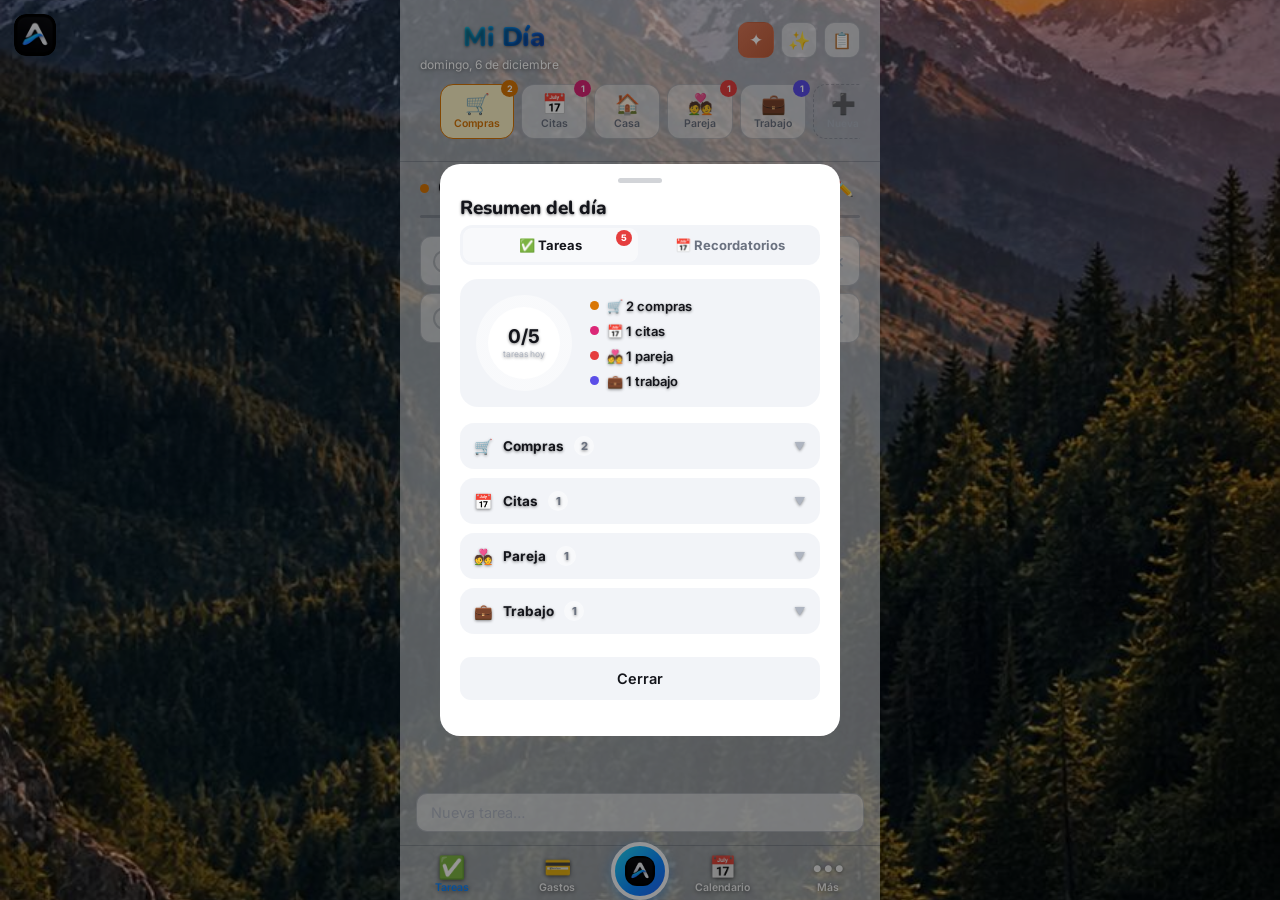
==== commit c5873002: "Mi Día con Claude IA y APK de Android Sustituye index.html por la última versión del artefacto con c" ====
--- a/index.html
+++ b/index.html
@@ -1,5 +1,741 @@
-<!doctype html><html><head><meta charset="utf8"><meta name="viewport" content="width=device-width,initial-scale=1"><style>:root{color-scheme:light}body{margin:0;padding:0;font:14px -apple-system,BlinkMacSystemFont,sans-serif;background:#faf9f5;color:#141413}img{max-width:100%}[hidden]:not([hidden=until-found i]){display:none!important}</style></head><body><title>Mi Día</title><meta name="mobile-web-app-capable" content="yes"><meta name="apple-mobile-web-app-capable" content="yes"><meta name="apple-mobile-web-app-title" content="Mi Día"><link rel="manifest" href="./manifest.json"><link rel="icon" type="image/png" href="./favicon-32.png"><meta name="theme-color" content="#0A0A0F"><link rel="icon" type="image/png" href="./favicon-32.png"><link rel="apple-touch-icon" href="./icon-180.png"><link rel="stylesheet" href="https://fonts.googleapis.com/css2?family=Nunito:wght@700;800;900&family=Inter:wght@400;500;600&display=swap"><style>:root{--bg:#F4F6F9;--surface:#FFFFFF;--surface-2:#E9EDF3;--border:rgba(10,20,40,0.08);--text-1:#14151B;--text-2:#6B7280;--text-3:#AEB4C0;--accent:#0A84FF;--accent-2:#22D3EE;--accent-bg:#E6F2FF;--accent-grad:linear-gradient(135deg, var(--accent-2), var(--accent) 62%, #2762F2);--danger:#E53E3E;--success:#16A34A}@media (prefers-color-scheme:dark){:root:not([data-theme=light]){--bg:#08080B;--surface:#17171D;--surface-2:#202027;--border:rgba(255,255,255,0.08);--text-1:#F3F4F8;--text-2:#93949E;--text-3:#4C4D57;--accent:#3B9EFF;--accent-2:#22D3EE;--accent-bg:#10233D;--accent-grad:linear-gradient(135deg, var(--accent-2), var(--accent) 62%, #3B6BF2)}}:root[data-theme=dark]{--bg:#08080B;--surface:#17171D;--surface-2:#202027;--border:rgba(255,255,255,0.08);--text-1:#F3F4F8;--text-2:#93949E;--text-3:#4C4D57;--accent:#3B9EFF;--accent-2:#22D3EE;--accent-bg:#10233D;--accent-grad:linear-gradient(135deg, var(--accent-2), var(--accent) 62%, #3B6BF2)}*,::after,::before{box-sizing:border-box;margin:0;padding:0}body,html{height:100%;background:var(--bg)}body{font-family:Inter,-apple-system,sans-serif;color:var(--text-1);max-width:480px;margin:0 auto;min-height:100%;position:relative;overflow-x:hidden}button{font-family:inherit;cursor:pointer;border:none;background:0 0}input,select,textarea{font-family:inherit}.hdr{position:sticky;top:0;z-index:30;background:var(--bg);padding:20px 20px 0}.hdr-top{display:flex;align-items:flex-start;justify-content:space-between}.app-title-row{display:flex;align-items:center;gap:9px}.app-logo{width:34px;height:34px;border-radius:9px;flex-shrink:0;display:block;filter:drop-shadow(0 2px 7px rgba(10,132,255,.4))}.app-name{font-family:Nunito,sans-serif;font-weight:900;font-size:27px;letter-spacing:-.5px;line-height:1;background:var(--accent-grad);-webkit-background-clip:text;background-clip:text;color:transparent}.date-lbl{font-size:12px;color:var(--text-2);margin-top:3px}.hdr-actions{display:flex;gap:7px;margin-top:2px}.hdr-btn{width:36px;height:36px;border-radius:10px;background:var(--surface);border:1px solid var(--border);display:flex;align-items:center;justify-content:center;font-size:16px;color:var(--text-2);transition:background .12s}.hdr-btn:hover{background:var(--surface-2)}.install-btn{padding:0 12px;width:auto;font-size:12px;font-weight:600;color:var(--accent);display:none}.bottom-nav{position:fixed;bottom:0;left:50%;transform:translateX(-50%);width:100%;max-width:480px;z-index:30;background:var(--bg);border-top:1px solid var(--border);display:flex;padding-bottom:env(safe-area-inset-bottom,12px)}.nav-btn{flex:1;display:flex;flex-direction:column;align-items:center;gap:3px;padding:10px 0 6px;font-size:10.5px;font-weight:600;color:var(--text-3);transition:color .12s}.nav-btn .nav-ico{font-size:22px;line-height:1}.nav-btn.active{color:var(--accent)}.view{display:none;padding-bottom:80px}.view.active{display:block}@keyframes slideInRight{from{opacity:0;transform:translateX(36px)}to{opacity:1;transform:translateX(0)}}@keyframes slideInLeft{from{opacity:0;transform:translateX(-36px)}to{opacity:1;transform:translateX(0)}}.view.slide-in-right{animation:slideInRight .22s cubic-bezier(.25,.46,.45,.94) both}.view.slide-in-left{animation:slideInLeft .22s cubic-bezier(.25,.46,.45,.94) both}#viewTareas{padding-bottom:160px}.cat-scroll-wrap{position:sticky;top:74px;z-index:20;background:var(--bg);padding-bottom:2px}.cat-nav{display:flex;gap:7px;padding:12px 20px 10px;overflow-x:auto;scrollbar-width:none}.cat-nav::-webkit-scrollbar{display:none}.cat-tab{display:flex;flex-direction:column;align-items:center;gap:3px;padding:9px 13px 8px;border-radius:13px;background:var(--surface);border:1.5px solid var(--border);transition:border-color .12s,background .12s;position:relative;min-width:66px;flex-shrink:0}.cat-tab .em{font-size:20px;line-height:1}.cat-tab .lbl{font-size:10.5px;font-weight:600;color:var(--text-2);white-space:nowrap}.cat-tab.active .lbl{color:var(--cc)}.cat-tab.active{border-color:var(--cc);background:var(--cl)}.cat-badge{position:absolute;top:-5px;right:-5px;background:var(--cc);color:#fff;font-size:9px;font-weight:700;border-radius:20px;min-width:17px;height:17px;display:flex;align-items:center;justify-content:center;padding:0 4px}.add-cat-btn{display:flex;flex-direction:column;align-items:center;gap:3px;padding:9px 13px 8px;border-radius:13px;background:0 0;border:1.5px dashed var(--border);min-width:56px;flex-shrink:0;color:var(--text-3);transition:border-color .12s,color .12s}.add-cat-btn:hover{border-color:var(--accent);color:var(--accent)}.add-cat-btn .em{font-size:20px;line-height:1}.add-cat-btn .lbl{font-size:10px;font-weight:600}.main{padding:16px 20px 0}.sec-head{display:flex;align-items:center;gap:9px;margin-bottom:14px;margin-top:0}.sec-dot{width:9px;height:9px;border-radius:50%;flex-shrink:0}.sec-title{font-family:Nunito,sans-serif;font-weight:800;font-size:19px;line-height:1}.sec-count{font-size:12px;color:var(--text-2);margin-left:auto}.sec-edit-btn{font-size:15px;padding:3px 6px;border-radius:7px;color:var(--text-3);transition:background .12s,color .12s;margin-left:6px}.sec-edit-btn:hover{background:var(--surface-2);color:var(--accent)}.prog-track{height:3px;border-radius:2px;background:var(--border);margin-bottom:18px;overflow:hidden}.prog-fill{height:100%;border-radius:2px;transition:width .3s ease}.task-list{display:flex;flex-direction:column;gap:7px}.task-item{display:flex;flex-direction:column;background:var(--surface);border-radius:11px;padding:12px;border:1px solid var(--border);transition:opacity .2s}.task-item.done{opacity:.48}.task-item-row{display:flex;align-items:center;gap:11px;width:100%}@keyframes slideIn{from{opacity:0;transform:translateY(-6px)}to{opacity:1;transform:translateY(0)}}.task-item.new-item{animation:slideIn .17s ease}.chk{width:23px;height:23px;border-radius:50%;border:2px solid var(--border);background:0 0;flex-shrink:0;display:flex;align-items:center;justify-content:center;transition:background .12s,border-color .12s;font-size:12px;color:transparent;padding:0}.chk.done-chk{color:#fff}.task-txt{flex:1;font-size:14.5px;line-height:1.45;color:var(--text-1);word-break:break-word}.task-item.done .task-txt{text-decoration:line-through;color:var(--text-3)}.del-btn{color:var(--text-3);font-size:20px;padding:0 2px;flex-shrink:0;transition:color .12s}.del-btn:hover{color:var(--danger)}.rec-btn{font-size:15px;padding:0 2px;flex-shrink:0;opacity:.35;transition:opacity .15s,color .15s;color:var(--text-2)}.rec-btn.active{opacity:1;color:var(--accent)}.sub-toggle{font-size:11px;font-weight:700;color:var(--text-3);padding:3px 7px;border-radius:7px;background:var(--surface-2);transition:background .12s,color .12s;flex-shrink:0;white-space:nowrap;line-height:1.4}.sub-toggle.has-subs{color:var(--accent);background:var(--accent-bg)}.sub-toggle:hover{color:var(--accent);background:var(--accent-bg)}.subtask-panel{margin-top:9px;padding-top:9px;border-top:1px solid var(--border);display:flex;flex-direction:column;gap:4px;padding-left:34px}.subtask-item{display:flex;align-items:center;gap:8px}.sub-chk{width:19px;height:19px;border-radius:50%;border:2px solid var(--border);background:0 0;flex-shrink:0;display:flex;align-items:center;justify-content:center;font-size:10px;color:transparent;padding:0;transition:background .12s,border-color .12s}.sub-chk.done{color:#fff}.sub-txt{flex:1;font-size:13.5px;color:var(--text-1);word-break:break-word}.sub-txt.done{text-decoration:line-through;color:var(--text-3)}.sub-del{color:var(--text-3);font-size:17px;padding:0 2px;flex-shrink:0;transition:color .12s}.sub-del:hover{color:var(--danger)}.sub-add-row{display:flex;align-items:center;gap:6px;margin-top:5px}.sub-input{flex:1;border:1.5px solid var(--border);border-radius:9px;background:var(--surface-2);padding:7px 11px;font-size:13px;color:var(--text-1);outline:0;font-family:inherit;transition:border-color .12s}.sub-input:focus{border-color:var(--accent)}.sub-input::placeholder{color:var(--text-3)}.sub-add-btn{width:30px;height:30px;border-radius:9px;background:var(--accent-grad);color:#fff;font-size:18px;display:flex;align-items:center;justify-content:center;flex-shrink:0;transition:opacity .12s}.sub-add-btn:hover{opacity:.85}.rec-btn:hover{opacity:.8}.pri-btn{font-size:13px;padding:0 2px;flex-shrink:0;opacity:.28;transition:opacity .15s;min-width:18px;text-align:center}.pri-btn.has-pri{opacity:1}.pri-btn:hover{opacity:.75}.done-div{display:flex;align-items:center;gap:10px;margin:14px 0 8px}.done-div span{font-size:11px;font-weight:600;color:var(--text-3);text-transform:uppercase;letter-spacing:.06em;white-space:nowrap}.done-div::after,.done-div::before{content:'';flex:1;height:1px;background:var(--border)}.empty{text-align:center;padding:48px 16px;color:var(--text-3)}.empty .ico{font-size:40px;display:block;margin-bottom:10px}.empty .txt{font-size:14px;line-height:1.6}.add-bar{position:fixed;bottom:58px;left:50%;transform:translateX(-50%);width:100%;max-width:480px;padding:8px 16px 10px;background:var(--bg);display:flex;align-items:center;gap:8px;z-index:25}.add-input{flex:1;background:var(--surface);border:1.5px solid var(--border);border-radius:11px;padding:10px 14px;font-size:14.5px;color:var(--text-1);outline:0;transition:border-color .12s}.add-input::placeholder{color:var(--text-3)}.add-input:focus{border-color:var(--accent)}.add-btn{width:42px;height:42px;border-radius:12px;background:#25d366;color:#fff;box-shadow:0 0 0 3px rgba(10,132,255,.7),0 4px 14px rgba(10,132,255,.3);display:flex;align-items:center;justify-content:center;flex-shrink:0;padding:0;border:none;overflow:hidden;transition:opacity .12s,transform .1s,box-shadow .25s;animation:slideUpFab .35s cubic-bezier(.25,.46,.45,.94) both;cursor:grab;touch-action:none;user-select:none}.add-btn img{width:42px;height:42px;border-radius:10px;display:block;pointer-events:none}.add-btn.input-active{background:var(--accent-grad);font-size:28px;font-weight:700;overflow:hidden;cursor:pointer;touch-action:auto;box-shadow:none}.add-btn:hover{opacity:.88}.add-btn:active{transform:scale(.93)}@keyframes slideUpFab{from{opacity:0;transform:translateY(18px)}to{opacity:1;transform:translateY(0)}}#viewGastos{padding:0 0 80px}.gastos-hdr{position:sticky;top:80px;z-index:20;background:var(--bg);padding:12px 20px 8px}.gasto-total-card{background:var(--accent-grad);border-radius:14px;box-shadow:inset 0 1px 0 rgba(255,255,255,.28),0 6px 18px rgba(10,132,255,.28);padding:16px 18px;margin-bottom:8px;display:flex;justify-content:space-between;align-items:center}.gasto-total-label{font-size:12px;color:rgba(255,255,255,.75);font-weight:500}.gasto-total-amount{font-family:Nunito,sans-serif;font-weight:900;font-size:28px;color:#fff;letter-spacing:-.5px}.gasto-date-label{font-size:12px;color:rgba(255,255,255,.7);margin-top:1px}.add-gasto-btn{display:flex;align-items:center;justify-content:center;gap:6px;background:var(--surface);border:1.5px solid var(--border);border-radius:11px;padding:11px;width:100%;font-size:14px;font-weight:600;color:var(--accent);transition:background .12s}.add-gasto-btn:hover{background:var(--surface-2)}.gasto-carousel-card{background:var(--surface);border:1px solid var(--border);border-radius:14px;padding:12px 4px;margin-bottom:8px;overflow:hidden}.gasto-carousel-days{display:flex;gap:6px;overflow-x:auto;scrollbar-width:none;padding:4px 10px;scroll-behavior:auto}.gasto-carousel-days::-webkit-scrollbar{display:none}.gasto-cday{flex:0 0 auto;min-width:42px;display:flex;flex-direction:column;align-items:center;gap:2px;padding:8px 6px;border-radius:11px;background:0 0;border:1px solid transparent;color:var(--text-2);transition:transform .15s,background .15s,color .15s,border-color .15s;transform:scale(1)}.gcd-wd{font-size:10.5px;font-weight:700;text-transform:capitalize}.gcd-num{font-size:16px;font-weight:800;font-family:Nunito,sans-serif;color:var(--text-1)}.gcd-mon{font-size:9px;font-weight:700;opacity:.7;text-transform:capitalize}.gcd-amt{font-size:8.5px;font-weight:700;color:var(--danger);line-height:1;margin-top:2px;white-space:nowrap}.gasto-cday.is-today{border-color:var(--accent);transform:scale(1.06);z-index:1}.gasto-cday.selected{background:var(--accent-grad);color:#fff;border-color:transparent;box-shadow:inset 0 1px 0 rgba(255,255,255,.25),0 3px 10px rgba(10,132,255,.4);transform:scale(1.14);z-index:2}.gasto-cday.selected .gcd-num{color:#fff}.gasto-cday.selected .gcd-mon,.gasto-cday.selected .gcd-wd{color:#fff;opacity:.9}.gasto-cday.selected .gcd-amt{color:#fff;opacity:.95}.gasto-specific-card{background:var(--surface);border:1px solid var(--border);border-radius:11px;padding:6px 8px 6px 12px;margin-bottom:8px;display:flex;align-items:center;gap:8px}.gasto-specific-ico{font-size:14px;flex-shrink:0;opacity:.8}.gasto-specific-input{flex:1;min-width:0;border:none;background:0 0;color:var(--text-1);font-size:13px;font-weight:600;padding:6px 0;font-family:inherit}.gasto-specific-input:focus{outline:0}.gasto-specific-input::-webkit-calendar-picker-indicator{opacity:0;position:absolute;right:0;width:20px;height:100%;cursor:pointer}.gasto-specific-btn{flex:0 0 auto;background:var(--accent-grad);color:#fff;border:none;border-radius:8px;padding:7px 14px;font-size:12.5px;font-weight:700;box-shadow:inset 0 1px 0 rgba(255,255,255,.25),0 2px 6px rgba(10,132,255,.3);transition:opacity .12s}.gasto-specific-btn:hover{opacity:.88}.gastos-list{padding:12px 20px 0}.gasto-item{display:flex;align-items:center;gap:11px;background:rgba(229,62,62,.07);border-radius:11px;padding:12px 13px;border:1px solid rgba(229,62,62,.18);margin-bottom:7px}.gasto-cat-badge{width:36px;height:36px;border-radius:9px;display:flex;align-items:center;justify-content:center;font-size:18px;flex-shrink:0}.gasto-info{flex:1;min-width:0}.gasto-desc{font-size:14px;font-weight:500;white-space:nowrap;overflow:hidden;text-overflow:ellipsis}.gasto-cat-name{font-size:11px;color:var(--text-2);margin-top:1px}.gasto-amount{font-family:Nunito,sans-serif;font-weight:800;font-size:16px;white-space:nowrap}#viewCalendario{padding:0 16px 80px}.cal-nav{display:flex;align-items:center;justify-content:space-between;padding:14px 4px 10px}.cal-month-label{font-family:Nunito,sans-serif;font-weight:800;font-size:18px;text-transform:capitalize}.cal-arrow{width:34px;height:34px;border-radius:9px;background:var(--accent-grad);border:1px solid transparent;color:#fff;display:flex;align-items:center;justify-content:center;font-size:16px;font-weight:700;transition:transform .12s,box-shadow .12s;box-shadow:inset 0 1px 0 rgba(255,255,255,.25),0 2px 8px rgba(10,132,255,.35)}.cal-arrow:hover{transform:translateY(-1px);box-shadow:inset 0 1px 0 rgba(255,255,255,.3),0 3px 10px rgba(10,132,255,.45)}.cal-arrow:active{transform:translateY(0);box-shadow:inset 0 1px 0 rgba(255,255,255,.2),0 1px 4px rgba(10,132,255,.3)}.cal-grid-head{display:grid;grid-template-columns:repeat(7,1fr);margin-bottom:4px}.cal-day-name{text-align:center;font-size:10.5px;font-weight:600;color:var(--text-3);padding:4px 0;text-transform:uppercase;letter-spacing:.04em}.cal-period-toggle{display:flex;gap:4px;padding:12px 16px 4px}.cpt-btn{flex:1;padding:8px;border-radius:10px;font-size:13.5px;font-weight:700;background:var(--surface-2);color:var(--text-2);transition:background .12s,color .12s}.cpt-btn.active{background:var(--accent-grad);color:#fff}.cal-summary-card{margin:8px 16px 4px;padding:14px 16px;background:var(--surface);border-radius:13px;border:1px solid var(--border);display:flex;justify-content:space-between;align-items:center}.cal-sum-label{font-size:12px;color:var(--text-2);margin-bottom:3px}.cal-sum-amount{font-family:Nunito,sans-serif;font-weight:900;font-size:24px;color:var(--danger)}.cal-sum-count{font-size:11px;color:var(--text-3)}.cal-year-grid{display:grid;grid-template-columns:repeat(3,1fr);gap:8px;padding:4px 16px 16px}.cal-month-card{background:var(--surface);border-radius:11px;border:1px solid var(--border);padding:10px 8px;text-align:center;cursor:pointer;transition:background .12s,border-color .12s}.cal-month-card:hover{background:var(--surface-2)}.cal-month-card.has-exp{border-color:rgba(229,62,62,.3)}.cal-month-card.current-month{border-color:var(--accent)}.cal-month-name{font-size:11px;font-weight:600;color:var(--text-2);text-transform:capitalize;margin-bottom:4px}.cal-month-amt{font-family:Nunito,sans-serif;font-weight:800;font-size:13px;color:var(--danger)}.cal-month-amt.zero{color:var(--text-3);font-size:11px;font-weight:400}.cal-grid{display:grid;grid-template-columns:repeat(7,1fr);gap:3px}.cal-day{min-height:44px;border-radius:9px;display:flex;flex-direction:column;align-items:center;justify-content:center;gap:1px;cursor:pointer;transition:background .12s;position:relative;background:0 0;padding:4px 1px}.cal-day:hover{background:var(--surface)}.cal-day-num{font-size:13px;font-weight:600;line-height:1;color:var(--text-1);width:26px;height:26px;border-radius:50%;display:flex;align-items:center;justify-content:center;border:1px solid var(--border)}.cal-day.other-month .cal-day-num{color:var(--text-3);border-color:transparent}.cal-day.today .cal-day-num{background:var(--accent-grad);color:#fff;border-color:transparent;box-shadow:0 2px 8px rgba(10,132,255,.35)}.cal-day.selected{background:var(--accent-bg)}.cal-day-amt{font-size:8.5px;font-weight:700;color:var(--danger);line-height:1;white-space:nowrap}.cal-day.in-range{background:var(--accent-bg)}.cal-day.range-endpoint .cal-day-num{background:var(--accent-grad);color:#fff;border-color:transparent;box-shadow:0 2px 8px rgba(10,132,255,.35)}.cal-day.range-pick-mode{cursor:grab;touch-action:none}.cal-day-detail{background:var(--surface);border-radius:14px;padding:14px 16px;margin-top:10px;border:1px solid var(--border)}.cal-detail-title{font-family:Nunito,sans-serif;font-weight:800;font-size:16px;margin-bottom:10px}.cal-detail-total{font-size:13px;color:var(--text-2);margin-bottom:10px}.cal-gasto-row{display:flex;align-items:center;gap:10px;padding:7px 0;border-bottom:1px solid var(--border)}.cal-gasto-row:last-child{border-bottom:none}.cal-gasto-ico{font-size:17px;flex-shrink:0}.cal-gasto-desc{flex:1;font-size:13.5px;overflow:hidden;text-overflow:ellipsis;white-space:nowrap}.cal-gasto-amt{font-size:13.5px;font-weight:600;white-space:nowrap}.voice-fab{position:fixed;top:14px;left:14px;transform:none;width:42px;height:42px;border-radius:12px;background:0 0;box-shadow:none;display:flex;align-items:center;justify-content:center;font-size:22px;z-index:35;touch-action:none;cursor:grab;user-select:none;will-change:transform;padding:0;border:none;overflow:hidden;transition:border-radius .25s ease,box-shadow .25s ease}.fab-logo-img{width:42px;height:42px;border-radius:12px;display:block;pointer-events:none;transition:border-radius .25s ease,width .25s ease,height .25s ease}.voice-fab:active{cursor:grabbing}.voice-fab.fab-active{border-radius:50%;overflow:hidden;box-shadow:0 0 0 3px rgba(10,132,255,.9),0 0 22px rgba(10,132,255,.55)}.voice-fab.fab-active .fab-logo-img{border-radius:50%;width:42px;height:42px}.voice-fab.listening{animation:fabPulse 1s ease-in-out infinite}@keyframes fabPulse{0%,100%{box-shadow:0 0 0 0 rgba(10,132,255,.5)}50%{box-shadow:0 0 0 14px rgba(10,132,255,0)}}.voice-cancel-btn{position:fixed;bottom:130px;left:50%;transform:translateX(-50%);background:rgba(229,62,62,.92);color:#fff;border-radius:24px;padding:11px 28px;font-size:15px;font-weight:700;box-shadow:0 4px 18px rgba(229,62,62,.4);z-index:36;display:none;backdrop-filter:blur(6px);animation:fadeInUp .2s ease}@keyframes fadeInUp{from{opacity:0;transform:translateX(-50%) translateY(10px)}to{opacity:1;transform:translateX(-50%) translateY(0)}}@keyframes fabDockedVibe{0%,100%{transform:translateX(-50%) scale(2.4)}20%{transform:translateX(-50%) scale(2.44) translate(.8px,-.6px)}40%{transform:translateX(-50%) scale(2.37) translate(-.6px,.8px)}60%{transform:translateX(-50%) scale(2.43) translate(.4px,.7px)}80%{transform:translateX(-50%) scale(2.38) translate(-.7px,-.4px)}}#voiceTrailCanvas{position:fixed;inset:0;z-index:34;pointer-events:none;display:none}.overlay{position:fixed;inset:0;background:rgba(0,0,0,.4);z-index:50;display:flex;align-items:flex-end;justify-content:center}.overlay[hidden]{display:none}.sheet{background:var(--surface);border-radius:22px 22px 0 0;padding:20px 20px 36px;width:100%;max-width:480px;animation:sheetUp .2s ease;max-height:90vh;overflow-y:auto}@media(min-width:481px){.overlay{align-items:center}.sheet{border-radius:20px;max-width:400px}}@keyframes sheetUp{from{transform:translateY(30px);opacity:0}to{transform:translateY(0);opacity:1}}.sheet-title{font-family:Nunito,sans-serif;font-weight:800;font-size:19px;margin-bottom:5px}.sheet-sub{font-size:13px;color:var(--text-2);margin-bottom:18px;line-height:1.5}.field-label{font-size:12.5px;font-weight:600;color:var(--text-2);margin-bottom:5px;text-transform:uppercase;letter-spacing:.04em}.field-input{width:100%;background:var(--surface-2);border:1.5px solid var(--border);border-radius:10px;padding:10px 13px;font-size:14.5px;color:var(--text-1);outline:0;transition:border-color .12s;margin-bottom:14px}.field-input:focus{border-color:var(--accent)}.field-input::placeholder{color:var(--text-3)}.field-row{display:flex;gap:10px;margin-bottom:14px}.field-row .field-input{margin-bottom:0}.sheet-btn{display:block;width:100%;padding:13px;border-radius:11px;font-size:14.5px;font-weight:600;text-align:center;transition:opacity .12s;margin-top:8px}.sheet-btn:hover{opacity:.85}.sheet-btn.primary{background:var(--accent-grad);color:#fff;box-shadow:inset 0 1px 0 rgba(255,255,255,.28),0 4px 14px rgba(10,132,255,.3)}.sheet-btn.secondary{background:var(--surface-2);color:var(--text-1)}.sheet-btn.danger{background:#fee2e2;color:var(--danger)}.emoji-grid{display:grid;grid-template-columns:repeat(8,1fr);gap:4px;margin-bottom:14px}.emoji-opt{width:100%;aspect-ratio:1;border-radius:8px;font-size:20px;display:flex;align-items:center;justify-content:center;transition:background .1s}.emoji-opt:hover{background:var(--surface-2)}.emoji-opt.selected{background:var(--accent-bg);outline:2px solid var(--accent)}.cat-picker{display:flex;gap:7px;overflow-x:auto;margin-bottom:14px;padding-bottom:2px;scrollbar-width:none}.cat-picker::-webkit-scrollbar{display:none}.cat-pick-opt{display:flex;flex-direction:column;align-items:center;gap:3px;padding:8px 12px;border-radius:11px;background:var(--surface-2);border:1.5px solid transparent;min-width:60px;flex-shrink:0;cursor:pointer;transition:border-color .12s,background .12s}.cat-pick-opt .em{font-size:20px}.cat-pick-opt .nm{font-size:10px;font-weight:600;color:var(--text-2);white-space:nowrap}.cat-pick-opt.selected{border-color:var(--accent);background:var(--accent-bg)}.cat-pick-opt.selected .nm{color:var(--accent)}.sum-scroll{max-height:55vh;overflow-y:auto;margin-bottom:14px}.sum-cat{margin-bottom:24px}.sum-cat-hdr{display:flex;align-items:center;gap:7px;font-size:11px;font-weight:600;text-transform:uppercase;letter-spacing:.07em;color:var(--text-2);margin-bottom:8px}.sum-task{font-size:14px;color:var(--text-1);padding:11px 0;border-bottom:1px solid var(--border);display:flex;align-items:center;gap:8px}.sum-task.sum-done{opacity:.5}.sum-task.sum-done .sum-task-txt{text-decoration:line-through}.sum-chk{width:21px;height:21px;border-radius:50%;border:2px solid var(--border);background:0 0;flex-shrink:0;display:flex;align-items:center;justify-content:center;transition:background .12s,border-color .12s;font-size:11px;color:#fff;padding:0}.all-done{text-align:center;padding:28px 0;font-size:15px;color:var(--text-2)}.all-done .big{font-size:36px;display:block;margin-bottom:8px}.task-notes-hint{font-size:11px;color:var(--text-3);margin-top:2px;white-space:nowrap;overflow:hidden;text-overflow:ellipsis}.task-txt-wrap{flex:1;min-width:0;cursor:pointer}.task-txt-wrap:hover .task-txt{color:var(--accent)}.task-due{display:inline-block;font-size:10px;font-weight:600;padding:1px 6px;border-radius:8px;margin-left:5px;vertical-align:middle;background:rgba(37,99,235,.12);color:#2563eb}.task-due.overdue{background:rgba(220,38,38,.12);color:#dc2626}.task-due.soon{background:rgba(217,119,6,.12);color:#d97706}.cal-day-dots{display:flex;justify-content:center;align-items:center;gap:3px;margin-top:2px;min-height:6px}.cal-dot{width:5px;height:5px;border-radius:50%;flex-shrink:0}.cal-dot.evt{background:#2563eb}.cal-dot.due{background:#059669}.cal-dot.exp{background:#d97706}.cal-emoji-dot{font-size:9px;line-height:1;flex-shrink:0}.cal-section-hdr{font-size:11px;font-weight:700;text-transform:uppercase;letter-spacing:.06em;color:var(--text-2);margin:14px 0 6px}.cal-section-hdr:first-child{margin-top:0}.cal-event-row{display:flex;align-items:center;gap:10px;padding:9px 0;border-bottom:1px solid var(--border);font-size:14px;color:var(--text-1)}.cal-event-dot{width:8px;height:8px;border-radius:50%;flex-shrink:0}.cal-event-delete{background:0 0;border:none;color:var(--text-3);font-size:16px;margin-left:auto;cursor:pointer;padding:0 2px}.toast{position:fixed;bottom:80px;left:50%;transform:translateX(-50%) translateY(4px);background:var(--text-1);color:var(--bg);padding:9px 18px;border-radius:20px;font-size:13px;font-weight:600;z-index:100;pointer-events:none;opacity:0;transition:opacity .18s,transform .18s;white-space:nowrap}.toast.show{opacity:1;transform:translateX(-50%) translateY(0)}@media(prefers-reduced-motion:reduce){*,::after,::before{animation:none!important;transition:none!important}}</style><header class="hdr"><div class="hdr-top"><div><div class="app-title-row"><div id="fabPlaceholder" style="width:34px;height:34px;flex-shrink:0;border-radius:50%;pointer-events:none"></div><div class="app-name">Mi Día</div></div><div class="date-lbl" id="dateLbl"></div></div><div class="hdr-actions"><button class="hdr-btn install-btn" id="installBtn">📲 Instalar</button> <button class="hdr-btn" id="aiCmdBtn" title="Asistente" style="color:var(--accent);font-size:18px">✨</button> <button class="hdr-btn" id="summaryBtn" title="Resumen">📋</button></div></div></header><div id="viewTareas" class="view active"><div class="cat-scroll-wrap"><nav class="cat-nav" id="catNav" role="tablist"></nav></div><div class="main" id="tareasMain"></div></div><canvas id="voiceTrailCanvas"></canvas><button class="voice-fab" id="voiceFab" title="Asistente mágico por voz"><img class="fab-logo-img" src="./icon-180.png" alt=""></button> <button class="voice-cancel-btn" id="voiceCancelBtn">✕ Cancelar</button><div class="add-bar"><input class="add-input" id="taskInput" type="text" placeholder="Nueva tarea…" maxlength="200" autocomplete="off"> <button class="add-btn" id="addBtn">+</button></div><div id="viewGastos" class="view"><div class="gastos-hdr"><div class="gasto-total-card"><div><div class="gasto-total-label">Gasto de hoy</div><div class="gasto-total-amount" id="totalHoy">0,00 €</div><div class="gasto-date-label" id="gastosDateLbl"></div></div><span style="font-size:36px">💳</span></div><div class="gasto-carousel-card"><div class="gasto-carousel-days" id="gastosCarouselDays"></div></div><div class="gasto-specific-card"><span class="gasto-specific-ico">📅</span> <input class="gasto-specific-input" id="gastoSpecificDate" type="date"> <button class="gasto-specific-btn" id="gastoSpecificBtn">Ver</button></div><button class="add-gasto-btn" id="addGastoBtn"><span>+</span> Añadir gasto</button></div><div class="gastos-list" id="gastosList"></div></div><div id="viewCalendario" class="view"><div class="cal-period-toggle"><button class="cpt-btn active" data-period="mes">Mes</button> <button class="cpt-btn" data-period="año">Año</button></div><div class="cal-summary-card" id="calSummaryCard"></div><div id="calMonthView"><div class="cal-nav"><button class="cal-arrow" id="calPrev">‹</button><div class="cal-month-label" id="calMonthLabel"></div><button class="cal-arrow" id="calNext">›</button></div><div class="cal-grid-head" id="calDayNames"></div><div class="cal-grid" id="calGrid"></div><div class="cal-day-detail" id="calDetail" hidden></div></div><div id="calYearView" hidden><div class="cal-nav"><button class="cal-arrow" id="calYearPrev">‹</button><div class="cal-month-label" id="calYearLabel"></div><button class="cal-arrow" id="calYearNext">›</button></div><div class="cal-year-grid" id="calYearGrid"></div></div></div><div id="calRangeBar" hidden style="position:fixed;left:0;right:0;bottom:0;z-index:60;background:var(--surface-1);border-top:1.5px solid var(--border);box-shadow:0 -4px 16px rgba(0,0,0,.12);padding:12px 16px calc(12px + env(safe-area-inset-bottom))"><div id="calRangeBarText" style="font-size:13.5px;font-weight:600;margin-bottom:10px;text-align:center">Toca y arrastra por los días del calendario</div><div style="display:flex;gap:8px"><button type="button" id="calRangeCancelBtn" class="sheet-btn secondary" style="margin:0;flex:1">Cancelar</button> <button type="button" id="calRangeOkBtn" class="sheet-btn primary" style="margin:0;flex:1" disabled="disabled">Confirmar</button></div></div><nav class="bottom-nav"><button class="nav-btn active" data-tab="tareas"><span class="nav-ico">✅</span>Tareas</button> <button class="nav-btn" data-tab="gastos"><span class="nav-ico">💳</span>Gastos</button> <button class="nav-btn" data-tab="calendario"><span class="nav-ico">📅</span>Calendario</button></nav><div class="overlay" id="daySummaryOverlay" hidden><div class="sheet" style="position:relative"><button id="daySummaryClose" style="position:absolute;top:14px;right:14px;width:28px;height:28px;border-radius:50%;background:var(--surface-2);border:none;color:var(--text-2);font-size:14px;display:flex;align-items:center;justify-content:center;cursor:pointer;flex-shrink:0">✕</button><div class="sheet-title" style="padding-right:36px">📋 Resumen de hoy</div><div id="daySummaryBody" style="font-size:13.5px;max-height:55vh;overflow-y:auto;margin-top:10px"></div><button class="sheet-btn secondary" id="daySummaryCloseBtn">Cerrar</button></div></div><div class="overlay" id="deleteConfirmOverlay" hidden><div class="sheet" style="max-width:320px;text-align:center;padding:28px 20px 20px"><div style="font-size:36px;margin-bottom:10px">🗑️</div><div style="font-size:16px;font-weight:700;color:var(--text-1);margin-bottom:6px">¿Eliminar tarea?</div><div id="deleteConfirmTaskName" style="font-size:13px;color:var(--text-2);margin-bottom:20px;line-height:1.4"></div><div style="display:flex;gap:10px"><button id="deleteConfirmCancel" style="flex:1;padding:12px 0;border:none;border-radius:12px;background:var(--surface-2);color:var(--text-1);font-size:14px;font-weight:600;cursor:pointer">Cancelar</button> <button id="deleteConfirmOk" style="flex:1;padding:12px 0;border:none;border-radius:12px;background:#e53e3e;color:#fff;font-size:14px;font-weight:700;cursor:pointer">Eliminar</button></div></div></div><div class="overlay" id="gastoOverlay" hidden><div class="sheet"><div class="sheet-title">Nuevo gasto</div><div class="field-label">Categoría</div><div class="cat-picker" id="gastoCatPicker"></div><div class="field-row"><div style="flex:0 0 110px"><div class="field-label">Importe (€)</div><input class="field-input" id="gastoAmount" type="number" step="0.01" min="0" placeholder="0,00"></div><div style="flex:1"><div class="field-label">Descripción</div><input class="field-input" id="gastoDesc" type="text" placeholder="¿En qué?" maxlength="100"></div></div><div class="field-label">Fecha</div><input class="field-input" id="gastoDate" type="date"> <button class="sheet-btn primary" id="saveGastoBtn">Guardar gasto</button> <button class="sheet-btn secondary" id="cancelGastoBtn">Cancelar</button></div></div><div class="overlay" id="catOverlay" hidden><div class="sheet"><div class="sheet-title">Nueva sección</div><div class="field-label">Nombre</div><input class="field-input" id="newCatName" type="text" placeholder="p.ej. Deporte, Médico…" maxlength="20"><div class="field-label">Icono</div><div class="emoji-grid" id="emojiGrid"></div><button class="sheet-btn primary" id="saveCatBtn">Crear sección</button> <button class="sheet-btn secondary" id="cancelCatBtn">Cancelar</button></div></div><div class="overlay" id="sumOverlay" hidden><div class="sheet" id="sumSheet"><div id="sumDragHandleWrap" style="padding:4px 0 12px;margin-top:-10px;cursor:grab;touch-action:none"><div style="width:44px;height:5px;border-radius:3px;background:var(--border);margin:0 auto"></div></div><div class="sheet-title" style="margin-bottom:4px">Resumen del día</div><div style="display:flex;gap:4px;background:var(--surface-2);border-radius:12px;padding:3px;margin-bottom:14px"><button type="button" id="sumTabTareasBtn" style="flex:1;padding:9px 0;border:none;border-radius:9px;font-size:13px;font-weight:700;cursor:pointer;background:var(--surface);color:var(--text-1);position:relative">✅ Tareas<span id="sumBadgeTareas" style="display:none;position:absolute;top:2px;right:6px;background:#e53e3e;color:#fff;font-size:9px;font-weight:800;border-radius:20px;min-width:16px;height:16px;line-height:16px;text-align:center;padding:0 4px"></span></button> <button type="button" id="sumTabRemBtn" style="flex:1;padding:9px 0;border:none;border-radius:9px;font-size:13px;font-weight:700;cursor:pointer;background:0 0;color:var(--text-2);position:relative">📅 Recordatorios<span id="sumBadgeRem" style="display:none;position:absolute;top:2px;right:6px;background:#e53e3e;color:#fff;font-size:9px;font-weight:800;border-radius:20px;min-width:16px;height:16px;line-height:16px;text-align:center;padding:0 4px"></span></button></div><div id="sumTareasPane"><div class="sheet-sub" id="sumSubtitle"></div><div class="sum-scroll" id="sumBody"><div id="sumTasksList"></div></div></div><div id="sumRemPane" style="display:none"><div class="sum-scroll" id="sumRemScroll"><div class="sum-cat" id="sumRemindersSection" style="display:none"><div class="sum-cat-hdr"><span>📅</span> <span id="sumRemindersHdr" style="color:#7c3aed">Recordatorios</span></div><div id="sumRemindersList"></div></div></div><div style="border-top:1px solid var(--border);margin:4px 0 12px;padding-top:12px"><div style="font-size:12px;color:var(--text-2);margin-bottom:8px;font-weight:600">📅 Recordatorios en otro rango</div><div style="display:flex;align-items:center;gap:8px;margin-bottom:10px"><input class="field-input" id="sumRemRangeStart" type="date" style="flex:1;margin-bottom:0"> <span style="font-size:12px;color:var(--text-2);flex-shrink:0">hasta</span> <input class="field-input" id="sumRemRangeEnd" type="date" style="flex:1;margin-bottom:0"></div><button class="sheet-btn secondary" id="sumRemRangeBtn" style="margin:0">🔎 Ver en ese rango</button></div></div><button class="sheet-btn secondary" id="closeSumBtn">Cerrar</button></div></div><div class="overlay" id="taskDetailOverlay" hidden><div class="sheet"><div class="field-label">Título</div><input class="field-input" id="taskDetailTitle" type="text" maxlength="80" style="margin-bottom:14px;font-weight:700;font-size:16px"><div style="display:flex;gap:8px;margin-bottom:8px"><div style="flex:1"><div class="field-label">Fecha límite (opcional)</div><input class="field-input" id="taskDetailDue" type="date" style="margin-bottom:0"></div><div style="flex:1"><div class="field-label">Hora límite (opcional)</div><input class="field-input" id="taskDetailDueTime" type="time" style="margin-bottom:0"></div></div><button type="button" id="clearTaskDueBtn" style="display:flex;align-items:center;justify-content:center;gap:6px;width:100%;padding:8px 0;background:0 0;border:none;color:var(--text-2);font-size:12.5px;font-weight:600;cursor:pointer;margin-bottom:14px">✕ Quitar fecha y hora límite</button> <label style="display:flex;align-items:center;gap:12px;padding:12px 14px;background:var(--surface-2);border-radius:11px;cursor:pointer;margin-bottom:14px;border:1.5px solid var(--border)" id="taskDetailCountdownLabel"><span style="flex:1"><span style="font-size:14px;font-weight:600;color:var(--text-1)">⏱️ Ver como contador en directo</span> <span style="display:block;font-size:11px;color:var(--text-3);margin-top:2px">Con hora límite puesta: muestra el tiempo restante corriendo en directo (días, horas, minutos y segundos)</span> </span><span id="taskDetailCountdownTrack" style="position:relative;width:42px;height:24px;border-radius:12px;background:var(--border);flex-shrink:0;transition:background .18s"><span id="taskDetailCountdownThumb" style="position:absolute;top:3px;left:3px;width:18px;height:18px;border-radius:50%;background:#fff;transition:transform .18s;box-shadow:0 1px 3px rgba(0,0,0,.25)"></span> </span><input type="checkbox" id="taskDetailCountdown" style="display:none"></label><div class="field-label">Notas</div><textarea class="field-input" id="taskDetailNotes" rows="4" placeholder="Escribe aquí más detalles de la tarea…" style="resize:none;height:100px;margin-bottom:4px"></textarea><div style="font-size:12px;color:var(--text-3);text-align:center;margin:4px 0 10px;line-height:1.5">🎤 Para dictar: usa el micrófono de tu teclado (Gboard)</div><button class="sheet-btn primary" id="saveTaskDetailBtn">Guardar</button> <button class="sheet-btn secondary" id="closeTaskDetailBtn">Cancelar</button></div></div><div class="overlay" id="addEventOverlay" hidden><div class="sheet"><div class="sheet-title" id="addEventTitleLbl">📅 Nuevo recordatorio</div><div class="field-label">Título</div><input class="field-input" id="eventTitle" type="text" maxlength="80" placeholder="Reunión, cumpleaños…" style="margin-bottom:14px;font-weight:700"><div class="field-label">Fecha</div><input class="field-input" id="eventDate" type="date" style="margin-bottom:8px"><div id="eventRangeRow" style="display:flex;align-items:center;gap:8px;margin-bottom:8px"><span style="font-size:12px;color:var(--text-2);flex-shrink:0">hasta</span> <input class="field-input" id="eventEndDate" type="date" style="flex:1;margin-bottom:0"> <button type="button" id="clearEventRangeBtn" title="Quitar rango" style="width:32px;height:32px;flex-shrink:0;border-radius:8px;background:var(--surface-2);color:var(--text-2);font-size:14px">✕</button></div><button type="button" class="sheet-btn secondary" id="eventDragRangeBtn" style="margin-top:0;margin-bottom:14px;font-size:13px">🖐️ Elegir rango arrastrando en el calendario</button><div class="field-label">Hora (opcional)</div><input class="field-input" id="eventTime" type="time" style="margin-bottom:14px"> <label style="display:flex;align-items:center;gap:12px;padding:12px 14px;background:var(--surface-2);border-radius:11px;cursor:pointer;margin-bottom:14px;border:1.5px solid var(--border)" id="eventCountdownLabel"><span style="flex:1"><span style="font-size:14px;font-weight:600;color:var(--text-1)">⏱️ Ver como contador en directo</span> <span style="display:block;font-size:11px;color:var(--text-3);margin-top:2px">Con hora puesta: muestra el tiempo restante corriendo en directo</span> </span><span id="eventCountdownTrack" style="position:relative;width:42px;height:24px;border-radius:12px;background:var(--border);flex-shrink:0;transition:background .18s"><span id="eventCountdownThumb" style="position:absolute;top:3px;left:3px;width:18px;height:18px;border-radius:50%;background:#fff;transition:transform .18s;box-shadow:0 1px 3px rgba(0,0,0,.25)"></span> </span><input type="checkbox" id="eventCountdown" style="display:none"></label> <label style="display:flex;align-items:center;gap:12px;padding:12px 14px;background:var(--surface-2);border-radius:11px;cursor:pointer;margin-bottom:14px;border:1.5px solid var(--border)" id="eventRecurringLabel"><span style="flex:1"><span style="font-size:14px;font-weight:600;color:var(--text-1)">🔁 Se repite cada año</span> <span style="display:block;font-size:11px;color:var(--text-3);margin-top:2px">Cumpleaños, aniversarios, festivos…</span> </span><span id="eventRecurringTrack" style="position:relative;width:42px;height:24px;border-radius:12px;background:var(--border);flex-shrink:0;transition:background .18s"><span id="eventRecurringThumb" style="position:absolute;top:3px;left:3px;width:18px;height:18px;border-radius:50%;background:#fff;transition:transform .18s;box-shadow:0 1px 3px rgba(0,0,0,.25)"></span> </span><input type="checkbox" id="eventRecurring" style="display:none"></label><div class="field-label">Notas (opcional)</div><textarea class="field-input" id="eventNotes" rows="3" placeholder="Detalles adicionales…" style="resize:none;height:80px;margin-bottom:14px"></textarea> <button class="sheet-btn primary" id="saveEventBtn">Guardar</button> <button class="sheet-btn secondary" id="cancelEventBtn">Cancelar</button></div></div><div class="overlay" id="editCatOverlay" hidden><div class="sheet"><div class="sheet-title">Editar sección</div><div class="field-label">Nombre</div><input class="field-input" id="editCatName" type="text" placeholder="Nombre de la sección" maxlength="20" style="margin-bottom:14px"><div class="field-label">Icono</div><div class="emoji-grid" id="editEmojiGrid"></div><button class="sheet-btn primary" id="saveEditCatBtn">Guardar cambios</button> <button class="sheet-btn secondary" id="cancelEditCatBtn">Cancelar</button> <button class="sheet-btn" id="deleteEditCatBtn" style="background:rgba(229,62,62,.1);color:var(--danger);margin-top:4px">🗑️ Eliminar sección</button></div></div><div class="overlay" id="aiCmdOverlay" hidden><div class="sheet"><div style="display:flex;gap:4px;background:var(--surface-2);border-radius:12px;padding:3px;margin-bottom:14px"><button type="button" id="aiTabLocalBtn" style="flex:1;padding:9px 0;border:none;border-radius:9px;font-size:13px;font-weight:700;cursor:pointer;background:var(--surface);color:var(--text-1)">✨ Local</button> <button type="button" id="aiTabMagicoBtn" style="flex:1;padding:9px 0;border:none;border-radius:9px;font-size:13px;font-weight:700;cursor:pointer;background:0 0;color:var(--text-2)">🧠 Mágico</button></div><div id="aiLocalPane"><div style="display:flex;align-items:center;justify-content:space-between;margin-bottom:4px"><div class="sheet-title" style="margin-bottom:0">✨ Asistente local</div><button id="aiHelpBtn" title="¿Qué puede hacer?" style="width:30px;height:30px;border-radius:50%;background:var(--surface-2);color:var(--text-2);font-size:14px;display:flex;align-items:center;justify-content:center;flex-shrink:0">ℹ️</button></div><div style="font-size:12px;color:var(--text-2);margin-bottom:14px;line-height:1.5">Escribe lo que quieres hacer. Usa el 🎤 de tu teclado para dictar. Funciona al instante y sin conexión.</div><textarea class="field-input" id="aiCmdInput" rows="4" placeholder="Ej: crea una tarea para comprar verdura&#10;Ej: apunta un gasto de 15€ en comida" style="resize:none;height:110px;margin-bottom:12px"></textarea><div id="aiCmdPreview" style="display:none;background:var(--accent-bg);border:1px solid var(--accent);border-radius:10px;padding:12px;margin-bottom:12px;font-size:13px;line-height:1.6"></div><div id="aiCmdError" style="display:none;color:var(--danger);font-size:13px;margin-bottom:10px;text-align:center"></div><button class="sheet-btn primary" id="aiCmdOkBtn">Ejecutar</button> <button class="sheet-btn secondary" id="aiCmdCancelBtn">Cancelar</button></div><div id="aiMagicoPane" style="display:none"><div style="display:flex;align-items:center;justify-content:space-between;margin-bottom:4px"><div class="sheet-title" style="margin-bottom:0">🧠 Asistente Mágico</div><button id="aiSmartHelpBtn" title="Cómo funciona esto" style="width:30px;height:30px;border-radius:50%;background:var(--surface-2);color:var(--text-2);font-size:14px;display:flex;align-items:center;justify-content:center;flex-shrink:0">ℹ️</button></div><div style="font-size:12px;color:var(--text-2);margin-bottom:14px;line-height:1.5">Escribe como te salga, sin preocuparte por la forma exacta — Claude interpreta lo que quieres decir.</div><textarea class="field-input" id="aiSmartInput" rows="4" placeholder="Ej: oye apúntame que el finde que viene tengo que ir a ver a mis padres y aprovecho para llevarles el regalo" style="resize:none;height:100px;margin-bottom:12px"></textarea><div id="aiSmartStatus" style="display:none;font-size:13px;color:var(--text-2);text-align:center;margin-bottom:10px">🧠 Pensando…</div><div id="aiSmartPreview" style="display:none;background:var(--accent-bg);border:1px solid var(--accent);border-radius:10px;padding:12px;margin-bottom:12px;font-size:13.5px;line-height:1.6"></div><div id="aiSmartError" style="display:none;color:var(--danger);font-size:13px;margin-bottom:10px;text-align:center"></div><button class="sheet-btn primary" id="aiSmartAskBtn">Preguntar a Claude</button> <button class="sheet-btn primary" id="aiSmartConfirmBtn" style="display:none">✓ Confirmar y guardar</button> <button class="sheet-btn secondary" id="aiSmartRetryBtn" style="display:none">← Volver a intentar</button> <button class="sheet-btn secondary" id="aiSmartCloseBtn">Cerrar</button></div></div></div><div class="overlay" id="aiSmartHelpOverlay" hidden><div class="sheet"><div class="sheet-title" style="margin-bottom:4px">ℹ️ Sobre "Pregúntale a Claude"</div><div style="font-size:13px;color:var(--text-2);line-height:1.75">A diferencia del asistente ✨ normal (que funciona con reglas propias de la app, al instante y sin conexión), esta opción manda tu texto a Claude, la IA de Anthropic, para que lo interprete de verdad.</div><div class="sum-cat" style="margin-top:12px"><div class="sum-cat-hdr"><span>⚠️</span><span style="color:var(--accent)">Ten en cuenta</span></div><div style="font-size:13px;color:var(--text-2);line-height:1.8;padding:4px 0">· Necesita conexión a internet.<br>· Tarda unos segundos en responder.<br>· La primera vez, tu navegador te pedirá permiso para que esta página use tu cuenta de Claude.<br>· Consume tu propio uso de Claude — no es gratis ni ilimitado.<br>· Puede equivocarse o malinterpretar algo, así que siempre te enseña una vista previa antes de guardar nada, para que la revises o canceles.<br>· No recuerda preguntas anteriores: cada una es independiente, así que cuéntale todo en el mismo mensaje.</div></div><button class="sheet-btn secondary" id="closeAiSmartHelpBtn">Entendido</button></div></div><div class="overlay" id="aiHelpOverlay" hidden><div class="sheet"><div class="sheet-title" style="margin-bottom:4px">ℹ️ ¿Qué puede hacer el asistente?</div><div style="font-size:12px;color:var(--text-2);margin-bottom:16px;line-height:1.5">Escribe (o dicta con el 🎤 de tu teclado) una de estas frases, adaptándola a lo tuyo.</div><div class="sum-scroll" style="max-height:60vh"><div class="sum-cat"><div class="sum-cat-hdr"><span>✅</span><span style="color:var(--accent)">Crear tareas</span></div><div style="font-size:13px;color:var(--text-2);line-height:1.6;padding:4px 0">Clasifica sola la categoría. Si no está segura de en qué categoría encaja, te enseña una vista previa para que la elijas o confirmes antes de crearla — así no aparecen categorías nuevas por sorpresa. Si dices una fecha, la pone como fecha límite; si dices "cada día/semana/mes", la marca recurrente. Da igual decir "crea recordatorio" que "crea un recordatorio".<br><span style="color:var(--text-1)">· "crea una tarea para llamar al dentista mañana"</span><br><span style="color:var(--text-1)">· "crea tarea entregar el informe el 15 de marzo"</span><br><span style="color:var(--text-1)">· "crea tarea sacar la basura cada semana"</span></div></div><div class="sum-cat"><div class="sum-cat-hdr"><span>✔️</span><span style="color:var(--accent)">Completar / eliminar</span></div><div style="font-size:13px;color:var(--text-2);line-height:1.6;padding:4px 0">Marca una tarea como hecha o la borra, buscándola por su texto.<br><span style="color:var(--text-1)">· "marca comprar leche como hecho"</span><br><span style="color:var(--text-1)">· "borra la tarea del dentista"</span><br><span style="color:var(--text-1)">· "elimina el gasto del cine"</span></div></div><div class="sum-cat"><div class="sum-cat-hdr"><span>💳</span><span style="color:var(--accent)">Gastos</span></div><div style="font-size:13px;color:var(--text-2);line-height:1.6;padding:4px 0">Importe y categoría automática. Entiende números dictados en palabras.<br><span style="color:var(--text-1)">· "gasto de 15 euros en comida"</span><br><span style="color:var(--text-1)">· "apunta treinta y dos con cincuenta en el super"</span></div></div><div class="sum-cat"><div class="sum-cat-hdr"><span>📅</span><span style="color:var(--accent)">Calendario</span></div><div style="font-size:13px;color:var(--text-2);line-height:1.6;padding:4px 0">Busca un día, o crea un recordatorio (cumpleaños y aniversarios se marcan como anuales solos). Entiende fechas exactas, días de la semana, fechas relativas, rangos de varios días para viajes y una hora concreta.<br><span style="color:var(--text-1)">· "busca el día 23 de enero del 2026"</span><br><span style="color:var(--text-1)">· "crea un recordatorio del cumpleaños de Belén el 12 de mayo"</span><br><span style="color:var(--text-1)">· "crea un recordatorio para este viernes ir en blablacar a Córdoba"</span><br><span style="color:var(--text-1)">· "crea un recordatorio en 3 días para llamar al seguro"</span><br><span style="color:var(--text-1)">· "crea un recordatorio dentro de dos semanas para la revisión del coche"</span><br><span style="color:var(--text-1)">· "crea un recordatorio el mes que viene para renovar el DNI"</span><br><span style="color:var(--text-1)">· "crea un recordatorio del lunes al viernes viaje a Sevilla" (recordatorio de varios días)</span><br><span style="color:var(--text-1)">· "crea un recordatorio mañana a las 9 reunión con el banco" (guarda la hora)</span></div></div><div class="sum-cat"><div class="sum-cat-hdr"><span>💬</span><span style="color:var(--accent)">Resumen hablado</span></div><div style="font-size:13px;color:var(--text-2);line-height:1.6;padding:4px 0">Te cuenta, en frases normales y con color por categoría, lo que tienes pendiente.<br><span style="color:var(--text-1)">· "¿qué tengo pendiente hoy?"</span><br><span style="color:var(--text-1)">· "¿qué tenemos pendiente esta semana?"</span></div></div><div class="sum-cat"><div class="sum-cat-hdr"><span>🤔</span><span style="color:var(--accent)">Confirmación de categoría</span></div><div style="font-size:13px;color:var(--text-2);line-height:1.6;padding:4px 0">Si al crear una tarea no reconoce bien de qué categoría se trata, no crea nada todavía: te muestra una vista previa con la categoría nueva sugerida y todas las existentes, para que elijas antes de guardar.</div></div><div class="sum-cat"><div class="sum-cat-hdr"><span>🎤</span><span style="color:var(--accent)">Dictado</span></div><div style="font-size:13px;color:var(--text-2);line-height:1.6;padding:4px 0">Usa el micrófono de tu teclado (Gboard) en vez de escribir. Entiende horas ("a las tres y media") y números en palabras dentro del texto.</div></div><div class="sum-cat"><div class="sum-cat-hdr"><span>🧠</span><span style="color:var(--accent)">Pregúntale a Claude</span></div><div style="font-size:13px;color:var(--text-2);line-height:1.6;padding:4px 0">Debajo del botón "Ejecutar" hay una opción "🧠 Pregúntaselo a Claude": manda tu frase, tal cual te salga, a una IA real en vez de a las reglas de esta app. Necesita conexión y tarda unos segundos, pero entiende mucho mejor si te equivocas con las palabras. Tiene su propio botón ℹ️ con más detalles.</div></div></div><button class="sheet-btn secondary" id="closeAiHelpBtn">Cerrar</button></div></div><div class="overlay" id="aiQueryOverlay" hidden><div class="sheet"><div class="sheet-title" style="margin-bottom:4px">💬 Resumen hablado</div><div style="font-size:12px;color:var(--text-2);margin-bottom:14px;line-height:1.5">Elige qué quieres saber.</div><button class="sheet-btn primary" id="aiQueryTodayBtn" style="margin-top:0">📆 ¿Qué hay pendiente para hoy?</button> <button class="sheet-btn primary" id="aiQueryWeekBtn">🗓️ ¿Qué tenemos pendiente para esta semana?</button><div style="border-top:1px solid var(--border);margin:14px 0 12px;padding-top:12px"><div style="font-size:12px;color:var(--text-2);margin-bottom:8px;font-weight:600">📅 Rango personalizado</div><div style="display:flex;align-items:center;gap:8px;margin-bottom:10px"><input class="field-input" id="aiQueryRangeStart" type="date" style="flex:1;margin-bottom:0"> <span style="font-size:12px;color:var(--text-2);flex-shrink:0">hasta</span> <input class="field-input" id="aiQueryRangeEnd" type="date" style="flex:1;margin-bottom:0"></div><button class="sheet-btn primary" id="aiQueryRangeBtn" style="margin:0">🔎 Ver pendiente en ese rango</button></div><div id="aiQueryResult" style="display:none;background:var(--accent-bg);border:1px solid var(--accent);border-radius:10px;padding:12px;margin-top:12px;font-size:13.5px;line-height:1.6"></div><button class="sheet-btn secondary" id="closeAiQueryBtn">Cerrar</button></div></div><div class="overlay" id="aiConfirmOverlay" hidden><div class="sheet"><div class="sheet-title" style="margin-bottom:4px">🤔 Confirma la categoría</div><div style="font-size:12px;color:var(--text-2);margin-bottom:12px;line-height:1.5">No estoy seguro de dónde encaja esta tarea. Elige una categoría antes de crearla.</div><div id="aiConfirmTaskPreview" style="background:var(--surface-2);border-radius:10px;padding:10px 12px;margin-bottom:12px;font-size:13.5px;font-weight:600"></div><div class="cat-picker" id="aiConfirmCatPicker"></div><div id="aiConfirmError" style="display:none;color:var(--danger);font-size:13px;margin-bottom:10px;text-align:center"></div><button class="sheet-btn primary" id="aiConfirmOkBtn">Crear tarea</button> <button class="sheet-btn secondary" id="aiConfirmCancelBtn">Cancelar</button></div></div><div class="overlay" id="confirmOverlay" hidden><div class="sheet" style="text-align:center"><div style="font-size:28px;margin-bottom:8px">🗑️</div><div class="sheet-title" id="confirmMsg">¿Eliminar este gasto?</div><button class="sheet-btn primary" id="confirmOkBtn" style="background:var(--danger)">Eliminar</button> <button class="sheet-btn secondary" id="confirmCancelBtn">Cancelar</button></div></div><div class="toast" id="toast" aria-live="polite"></div><script>const EMOJIS=["🏃","⚽","🎮","📚","💊","✈️","🎵","👗","🐕","🌱","🔧","💡","🎯","🍕","☕","🛒","📱","💻","🎨","🎸","🏋️","📝","🧹","🚗","🎬","🛍️","💪","🌟"],EXPENSE_CATS=[{id:"alim",name:"Comida",emoji:"🍎",color:"#16A34A"},{id:"trans",name:"Transporte",emoji:"🚌",color:"#2563EB"},{id:"ocio",name:"Ocio",emoji:"🎮",color:"#7C3AED"},{id:"hogar",name:"Hogar",emoji:"🏠",color:"#D97706"},{id:"salud",name:"Salud",emoji:"💊",color:"#DC2626"},{id:"ropa",name:"Ropa",emoji:"👗",color:"#DB2777"},{id:"otros",name:"Otros",emoji:"📦",color:"#6B7280"}],DEFAULT_TASK_CATS=[{id:"compras",name:"Compras",emoji:"🛒",hex:"#D97706",cl:"#FEF3C7",cld:"#2D1A00"},{id:"citas",name:"Citas",emoji:"📅",hex:"#DB2777",cl:"#FCE7F3",cld:"#300A1F"},{id:"casa",name:"Casa",emoji:"🏠",hex:"#16A34A",cl:"#DCFCE7",cld:"#052E16"},{id:"pareja",name:"Pareja",emoji:"💑",hex:"#E53E3E",cl:"#FFE4E4",cld:"#450A0A"},{id:"trabajo",name:"Trabajo",emoji:"💼",hex:"#5B4EE8",cl:"#ECEAFD",cld:"#1E1854"}];let S={taskCats:JSON.parse(JSON.stringify(DEFAULT_TASK_CATS)),tasks:{},expenses:[],events:[],activeTab:"tareas",activeTaskCat:"compras"},calYear=(new Date).getFullYear(),calMonth=(new Date).getMonth(),calSelDay=null,calView="mes",calViewYear=(new Date).getFullYear(),calRangeMode=!1,calRangeStart=null,calRangeEnd=null,calRangeDragging=!1,gastoCat=EXPENSE_CATS[0].id,editingGastoId=null,gastosViewDate=null,gastosCarouselStart=null,gastosCarouselCount=0;const GASTO_CAR_STEP=30;let toastT,newCatEmoji=EMOJIS[0],deferredInstall=null;function load(){try{const e=localStorage.getItem("midia_v3");if(!e)return void seedDemo();const t=JSON.parse(e);S={...S,...t},S.taskCats.forEach(e=>{S.tasks[e.id]||(S.tasks[e.id]=[])}),S.events||(S.events=[]),S.completedHistory||(S.completedHistory={})}catch(e){seedDemo()}}function save(){try{localStorage.setItem("midia_v3",JSON.stringify(S))}catch(e){}"function"==typeof renderSummaryCard&&setTimeout(renderSummaryCard,50)}function seedDemo(){S.taskCats=JSON.parse(JSON.stringify(DEFAULT_TASK_CATS)),S.tasks={compras:[{id:"s1",text:"Leche y yogures",at:Date.now()},{id:"s2",text:"Aceite de oliva",at:Date.now()}],citas:[{id:"s4",text:"Peluquero — confirmar cita",at:Date.now()}],casa:[],pareja:[{id:"s5",text:"Hablar sobre las vacaciones de octubre",at:Date.now()}],trabajo:[{id:"s6",text:"Revisar documentación cliente",at:Date.now()}]},S.expenses=[],S.events=[],save()}function esc(e){const t=document.createElement("div");return t.textContent=e,t.innerHTML}function todayStr(){const e=new Date;return`${e.getFullYear()}-${String(e.getMonth()+1).padStart(2,"0")}-${String(e.getDate()).padStart(2,"0")}`}function fmtMoney(e){return e.toLocaleString("es-ES",{minimumFractionDigits:2,maximumFractionDigits:2})+" €"}function isDark(){const e=document.documentElement.getAttribute("data-theme");return"dark"===e||"light"!==e&&window.matchMedia("(prefers-color-scheme: dark)").matches}function daysDiff(e,t){return(new Date(e+"T12:00:00")-new Date(t+"T12:00:00"))/864e5}function fmtDueDate(e){return e?new Date(e+"T12:00:00").toLocaleDateString("es-ES",{day:"numeric",month:"short"}):""}function getCat(e){return S.taskCats.find(t=>t.id===e)}function getExpCat(e){return EXPENSE_CATS.find(t=>t.id===e)}function todayExpenses(){return S.expenses.filter(e=>e.date===todayStr())}function expensesOnDate(e){return S.expenses.filter(t=>t.date===e)}function shiftDateStr(e,t){const n=new Date(e+"T12:00:00");return n.setDate(n.getDate()+t),toDateStr(n)}function toast(e){const t=document.getElementById("toast");t.textContent=e,t.classList.add("show"),clearTimeout(toastT),toastT=setTimeout(()=>t.classList.remove("show"),2200)}function setTab(e,t=0){S.activeTab=e,document.querySelectorAll(".view").forEach(e=>e.classList.remove("active","slide-in-right","slide-in-left")),document.querySelectorAll(".nav-btn").forEach(t=>{t.classList.toggle("active",t.dataset.tab===e)});const n=document.getElementById(`view${e.charAt(0).toUpperCase()+e.slice(1)}`);n.classList.add("active"),t>0?(n.classList.add("slide-in-right"),n.addEventListener("animationend",()=>n.classList.remove("slide-in-right"),{once:!0})):t<0&&(n.classList.add("slide-in-left"),n.addEventListener("animationend",()=>n.classList.remove("slide-in-left"),{once:!0})),document.querySelector(".add-bar").style.display="tareas"===e?"flex":"none","tareas"!==e&&clearTaskCountdowns(),"gastos"===e&&renderGastos(),"calendario"===e&&renderCalendario()}function renderHeader(){const e=new Date;document.getElementById("dateLbl").textContent=e.toLocaleDateString("es-ES",{weekday:"long",day:"numeric",month:"long"})}function renderCatNav(){const e=document.getElementById("catNav");e.innerHTML="";const t=isDark();S.taskCats.forEach(n=>{const a=S.tasks[n.id]?S.tasks[n.id].filter(e=>!e.done).length:0,s=n.id===S.activeTaskCat,o=document.createElement("button");o.className="cat-tab"+(s?" active":""),o.style.setProperty("--cc",n.hex||"#5B4EE8"),o.style.setProperty("--cl",t?n.cld||"#1E1854":n.cl||"#ECEAFD"),o.setAttribute("role","tab"),o.innerHTML=`\n      <span class="em">${n.emoji}</span>\n      <span class="lbl">${esc(n.name)}</span>\n      ${a?`<span class="cat-badge" style="background:${n.hex||"#5B4EE8"}">${a}</span>`:""}\n    `,o.addEventListener("click",()=>{S.activeTaskCat=n.id,save(),renderCatNav(),renderTareas()}),e.appendChild(o)});const n=document.createElement("button");n.className="add-cat-btn",n.innerHTML='<span class="em">➕</span><span class="lbl">Nueva</span>',n.addEventListener("click",openAddCat),e.appendChild(n)}let _taskCountdownIntervals=[];function clearTaskCountdowns(){_taskCountdownIntervals.forEach(e=>clearInterval(e)),_taskCountdownIntervals=[]}function fmtCountdown(e){if(e<=0)return"⚠️ ¡Se acabó el tiempo!";const t=Math.floor(e/1e3),n=Math.floor(t/86400),a=Math.floor(t%86400/3600),s=Math.floor(t%3600/60),o=t%60;return n>0?`⏱️ quedan ${n}d ${String(a).padStart(2,"0")}h ${String(s).padStart(2,"0")}min ${String(o).padStart(2,"0")}s`:a>0?`⏱️ quedan ${a}h ${String(s).padStart(2,"0")}min ${String(o).padStart(2,"0")}s`:s>0?`⏱️ quedan ${s}min ${String(o).padStart(2,"0")}s`:`⏱️ quedan ${o}s`}function renderTareas(){maybePurge(),clearTaskCountdowns();const e=getCat(S.activeTaskCat);if(!e)return;const t=S.tasks[e.id]||[],n=(isDark(),e.hex||"#5B4EE8"),a=todayStr(),s=t.filter(e=>!e.done),o=t.filter(e=>e.done&&e.doneAt===a),r=s.length+o.length,i=r?o.length/r*100:0,d=document.getElementById("tareasMain");let l=`\n    <div class="sec-head">\n      <div class="sec-dot" style="background:${n}"></div>\n      <div class="sec-title">${esc(e.name)}</div>\n      <div class="sec-count">${o.length}/${r}</div>\n      <button class="sec-edit-btn" onclick="openEditCat()" title="Editar sección">✏️</button>\n    </div>\n    <div class="prog-track">\n      <div class="prog-fill" style="width:${i}%;background:${n}"></div>\n    </div>\n    <div class="task-list">\n  `;t.length?(s.forEach(e=>{l+=taskHTML(e,n)}),o.length&&(l+='<div class="done-div"><span>Completadas</span></div>',o.forEach(e=>{l+=taskHTML(e,n)}))):l+=`<div class="empty"><span class="ico">${e.emoji}</span><div class="txt">Sin tareas en ${esc(e.name.toLowerCase())}.<br>¡Añade la primera!</div></div>`,l+="</div>",d.innerHTML=l,d.querySelectorAll("[data-check]").forEach(t=>{t.addEventListener("click",()=>toggleTask(e.id,t.dataset.check))}),d.querySelectorAll("[data-rec]").forEach(t=>{t.addEventListener("click",()=>toggleRecurring(e.id,t.dataset.rec))}),d.querySelectorAll("[data-pri]").forEach(t=>{t.addEventListener("click",n=>{n.stopPropagation(),togglePriority(e.id,t.dataset.pri)})}),d.querySelectorAll("[data-del]").forEach(t=>{t.addEventListener("click",()=>askDeleteTask(e.id,t.dataset.del))}),d.querySelectorAll("[data-detail]").forEach(t=>{t.addEventListener("click",()=>openTaskDetail(e.id,t.dataset.detail))}),d.querySelectorAll("[data-sub-focus]").forEach(e=>{e.addEventListener("click",t=>{t.stopPropagation();const n=e.dataset.subFocus;if(_subAddOpen.has(n)){_subAddOpen.delete(n);const t=d.querySelector(`#sub-add-row-${n}`);t&&(t.style.display="none"),e.textContent="＋ sub",e.style.color="",e.style.background="";const a=e.closest(".task-item"),s=a&&a.querySelector(".subtask-panel.inline-tmp");s&&s.remove()}else _subAddOpen.add(n),_applySubOpen(n,d,!0)})}),_subAddOpen.forEach(e=>_applySubOpen(e,d,!0)),d.querySelectorAll("[data-sub-check]").forEach(e=>{e.addEventListener("click",()=>toggleSubtask(e.dataset.tid,e.dataset.subCheck))}),d.querySelectorAll("[data-sub-del]").forEach(e=>{e.addEventListener("click",()=>deleteSubtask(e.dataset.tid,e.dataset.subDel))}),d.querySelectorAll("[data-sub-add]").forEach(e=>{e.addEventListener("click",()=>addSubtask(e.dataset.subAdd))}),d.querySelectorAll("[data-sub-inp]").forEach(e=>{e.addEventListener("keydown",t=>{"Enter"===t.key&&(t.preventDefault(),addSubtask(e.dataset.subInp))})}),s.forEach(e=>{if(!buildDueBadge(e)?.live)return;const t=d.querySelector(`[data-cd="${e.id}"]`);if(!t)return;const n=new Date(`${e.dueDate}T${e.dueTime}:00`),a=()=>{t.textContent=fmtCountdown(n-new Date)};a(),_taskCountdownIntervals.push(setInterval(a,1e3))})}function buildDueBadge(e){if(!e.dueDate||e.done)return null;const t=todayStr(),n=daysDiff(e.dueDate,t);let a="task-due",s="📅 "+fmtDueDate(e.dueDate);const o=e.dueDate===t,r=n>=0&&e.dueTime&&e.countdown;if(n<0){a+=" overdue";const t=Math.round(Math.abs(n));s=`⚠️ Vencida${e.dueTime?` a las ${esc(e.dueTime)}`:""} (hace ${t} día${1===t?"":"s"})`}else if(r)a+=" soon",s=`📅 ${fmtDueDate(e.dueDate)} ${esc(e.dueTime)} ⏱ <span data-cd="${e.id}">calculando…</span>`;else if(o)a+=" soon",s=e.dueTime?`📅 hoy a las ${esc(e.dueTime)}`:"📅 hoy";else{n<=2&&(a+=" soon");const t=Math.round(n);s+=`${e.dueTime?` ${esc(e.dueTime)}`:""} (quedan ${t} día${1===t?"":"s"})`}return{cls:a,lbl:s,live:r}}function priIcon(e){return"alta"===e?"🔴":"media"===e?"🟡":"baja"===e?"🟢":"⚪"}function priOrder(e){return"alta"===e?0:"media"===e?1:"baja"===e?2:3}function togglePriority(e,t){const n=(S.tasks[e]||[]).find(e=>e.id===t);if(!n)return;const a=[null,"alta","media","baja"],s=a.indexOf(n.priority||null);n.priority=a[(s+1)%a.length],save(),renderTareas()}const _expandedSub=new Set,_subAddOpen=new Set;function taskHTML(e,t){const n=e.done,a=e.subtasks||[],s=a.length>0,o=a.filter(e=>e.done).length;let r,i,d;s&&!n?(i="chk"+(o===a.length?" done-chk":""),d=o===a.length?`background:${t};border-color:${t};color:#fff`:`border-color:${t};`,r=o===a.length?"✓":`<span style="font-size:8px;font-weight:800;color:${t}">${o}/${a.length}</span>`):(i="chk"+(n?" done-chk":""),d=n?`background:${t};border-color:${t};color:#fff`:"",r=n?"✓":"");const l=e.recurring?'<span style="font-size:11px;color:var(--accent);margin-left:4px">🔁</span>':"",c=e.notes?`<div class="task-notes-hint">📝 ${esc(e.notes)}</div>`:"";let u="";const m=buildDueBadge(e);m&&(u=`<span class="${m.cls}">${m.lbl}</span>`);const p=a.map(n=>`\n      <div class="subtask-item">\n        <button class="sub-chk${n.done?" done":""}" style="${n.done?`background:${t};border-color:${t};color:#fff`:`border-color:${t}70`}" data-sub-check="${n.id}" data-tid="${e.id}">${n.done?"✓":""}</button>\n        <span class="sub-txt${n.done?" done":""}">${esc(n.text)}</span>\n        <button class="sub-del" data-sub-del="${n.id}" data-tid="${e.id}">×</button>\n      </div>`).join(""),g=s?`\n      <div class="subtask-panel">\n        ${p}\n        <div class="sub-add-row" id="sub-add-row-${e.id}" style="display:none">\n          <input class="sub-input" type="text" placeholder="Nueva subtarea…" data-sub-inp="${e.id}" maxlength="120" autocomplete="off">\n          <button class="sub-add-btn" data-sub-add="${e.id}">+</button>\n        </div>\n      </div>`:"";return`\n    <div class="task-item${n?" done":""}">\n      <div class="task-item-row">\n        <button class="${i}" style="${d}" data-check="${e.id}">${r}</button>\n        <div class="task-txt-wrap" data-detail="${e.id}" style="flex:1;min-width:0">\n          <div class="task-txt">${esc(e.text)}${l}${u}</div>\n          ${c}\n        </div>\n        <button class="sub-toggle" data-sub-focus="${e.id}">＋ sub</button>\n        <button class="pri-btn${e.priority?" has-pri":""}" data-pri="${e.id}" title="Prioridad: ${e.priority||"sin prioridad"}">${priIcon(e.priority||null)}</button>\n        <button class="rec-btn${e.recurring?" active":""}" data-rec="${e.id}" title="${e.recurring?"Quitar recurrencia":"Hacer recurrente"}">🔁</button>\n        <button class="del-btn" data-del="${e.id}">×</button>\n      </div>\n      ${g}\n    </div>`}function addTask(){const e=document.getElementById("taskInput"),t=e.value.trim();if(!t)return;const n={id:Date.now().toString(),text:t,done:!1,at:Date.now()};S.tasks[S.activeTaskCat]||(S.tasks[S.activeTaskCat]=[]),S.tasks[S.activeTaskCat].unshift(n),save(),e.value="",renderCatNav(),renderTareas()}function toggleTask(e,t){const n=(S.tasks[e]||[]).find(e=>e.id===t);n&&(n.done=!n.done,n.doneAt=n.done?todayStr():null,n.subtasks&&n.subtasks.length&&n.subtasks.forEach(e=>e.done=n.done),save(),renderCatNav(),renderTareas(),n.done&&toast(n.recurring?"✓ Completada · se reinicia mañana 🔁":"✓ Completada"))}function toggleSubtaskPanel(e){_expandedSub.has(e)?_expandedSub.delete(e):_expandedSub.add(e),renderTareas(),_expandedSub.has(e)&&requestAnimationFrame(()=>{const t=document.querySelector(`[data-sub-inp="${e}"]`);t&&t.focus()})}function toggleSubtask(e,t,n){n||(n=S.activeTaskCat);const a=(S.tasks[n]||[]).find(t=>t.id===e);if(!a||!a.subtasks)return;const s=a.subtasks.find(e=>e.id===t);if(!s)return;s.done=!s.done;const o=a.subtasks.every(e=>e.done);o&&!a.done?(a.done=!0,a.doneAt=todayStr(),toast("✓ Todas las subtareas completadas")):!o&&a.done&&(a.done=!1,a.doneAt=null),save(),renderCatNav(),renderTareas()}function _applySubOpen(e,t,n){const a=t.querySelector(`[data-sub-focus="${e}"]`);if(!a)return;a.textContent="− sub",a.style.color="rgba(220,80,80,0.85)",a.style.background="rgba(220,80,80,0.10)";const s=t.querySelector(`#sub-add-row-${e}`);if(s){if(s.style.display="flex",n){const e=s.querySelector("[data-sub-inp]");e&&setTimeout(()=>e.focus(),50)}}else addSubtaskInline(e,a,n)}function addSubtaskInline(e,t,n){const a=S.activeTaskCat,s=(S.tasks[a]||[]).find(t=>t.id===e);if(!s)return;const o=t||document.querySelector(`[data-sub-focus="${e}"]`);if(!o)return;const r=o.closest(".task-item");if(!r)return;let i=r.querySelector(".subtask-panel");if(i){const e=i.querySelector(".sub-add-row");e&&(e.style.display="flex",!1!==n&&setTimeout(()=>{const t=e.querySelector("input");t&&t.focus()},50))}else{i=document.createElement("div"),i.className="subtask-panel inline-tmp",i.innerHTML='<div class="sub-add-row" style="display:flex">\n      <input class="sub-input" type="text" placeholder="Nueva subtarea…" maxlength="120" autocomplete="off">\n      <button class="sub-add-btn">+</button>\n    </div>',r.appendChild(i);const e=i.querySelector(".sub-input"),t=i.querySelector(".sub-add-btn");t.addEventListener("click",()=>{const t=e.value.trim();t&&(s.subtasks||(s.subtasks=[]),s.subtasks.push({id:Date.now().toString(),text:t,done:!1}),save(),renderTareas())}),e.addEventListener("keydown",e=>{"Enter"===e.key&&(e.preventDefault(),t.click())}),!1!==n&&setTimeout(()=>e.focus(),50)}}function addSubtask(e){const t=S.activeTaskCat,n=document.querySelector(`[data-sub-inp="${e}"]`),a=n?n.value.trim():"";if(!a)return;const s=(S.tasks[t]||[]).find(t=>t.id===e);s&&(s.subtasks||(s.subtasks=[]),s.subtasks.push({id:Date.now().toString(),text:a,done:!1}),save(),renderTareas())}function deleteSubtask(e,t){const n=S.activeTaskCat,a=(S.tasks[n]||[]).find(t=>t.id===e);a&&a.subtasks&&(a.subtasks=a.subtasks.filter(e=>e.id!==t),a.subtasks.length||_expandedSub.delete(e),a.subtasks.length&&a.subtasks.every(e=>e.done)&&(a.done=!0,a.doneAt=todayStr()),save(),renderCatNav(),renderTareas())}function toggleRecurring(e,t){const n=(S.tasks[e]||[]).find(e=>e.id===t);n&&(n.recurring=!n.recurring,save(),renderTareas(),toast(n.recurring?"🔁 Tarea recurrente activada":"Recurrencia desactivada"))}let _pendingDelete=null;function deleteTask(e,t){S.tasks[e]=(S.tasks[e]||[]).filter(e=>e.id!==t),save(),renderCatNav(),renderTareas()}function askDeleteTask(e,t){const n=(S.tasks[e]||[]).find(e=>e.id===t);if(!n)return;_pendingDelete={catId:e,id:t};const a=document.getElementById("deleteConfirmOverlay"),s=document.getElementById("deleteConfirmTaskName");s&&(s.textContent=n.text),a&&a.removeAttribute("hidden")}let taskDetailCatId=null,taskDetailId=null;function setTaskDetailCountdown(e){const t=document.getElementById("taskDetailCountdown"),n=document.getElementById("taskDetailCountdownTrack"),a=document.getElementById("taskDetailCountdownThumb");t.checked=e,n.style.background=e?"var(--accent-grad)":"var(--border)",a.style.transform=e?"translateX(18px)":"translateX(0)"}function openTaskDetail(e,t){taskDetailCatId=e,taskDetailId=t;const n=(S.tasks[e]||[]).find(e=>e.id===t);n&&(document.getElementById("taskDetailTitle").value=n.text,document.getElementById("taskDetailNotes").value=n.notes||"",document.getElementById("taskDetailDue").value=n.dueDate||"",document.getElementById("taskDetailDueTime").value=n.dueTime||"",setTaskDetailCountdown(!!n.countdown),document.getElementById("taskDetailOverlay").removeAttribute("hidden"))}function saveTaskDetail(){const e=(S.tasks[taskDetailCatId]||[]).find(e=>e.id===taskDetailId);if(e){const t=document.getElementById("taskDetailTitle").value.trim();t&&(e.text=t),e.notes=document.getElementById("taskDetailNotes").value.trim(),e.dueDate=document.getElementById("taskDetailDue").value||null,e.dueTime=document.getElementById("taskDetailDueTime").value||null,e.countdown=document.getElementById("taskDetailCountdown").checked,e.dueDate||(e.dueTime=null,e.countdown=!1),save()}document.getElementById("taskDetailOverlay").setAttribute("hidden",""),renderTareas(),toast("📝 Guardado")}function openAddCat(){newCatEmoji=EMOJIS[0],document.getElementById("newCatName").value="";const e=document.getElementById("emojiGrid");e.innerHTML="",EMOJIS.forEach(t=>{const n=document.createElement("button");n.className="emoji-opt"+(t===newCatEmoji?" selected":""),n.textContent=t,n.addEventListener("click",()=>{newCatEmoji=t,e.querySelectorAll(".emoji-opt").forEach(e=>e.classList.remove("selected")),n.classList.add("selected")}),e.appendChild(n)}),document.getElementById("catOverlay").removeAttribute("hidden")}function saveNewCat(){const e=document.getElementById("newCatName").value.trim();if(!e)return void toast("Escribe un nombre");const t="cat_"+Date.now(),n=["#2563EB","#7C3AED","#059669","#DC2626","#D97706","#0891B2","#BE185D"],a=n[S.taskCats.length%n.length],s={id:t,name:e,emoji:newCatEmoji,hex:a,cl:"#EFF6FF",cld:"#1E3A5F",custom:!0};S.taskCats.push(s),S.tasks[t]=[],S.activeTaskCat=t,save(),document.getElementById("catOverlay").setAttribute("hidden",""),renderCatNav(),renderTareas(),toast("✅ Sección creada")}let editCatEmoji="";function openEditCat(){const e=getCat(S.activeTaskCat);if(!e)return;editCatEmoji=e.emoji,document.getElementById("editCatName").value=e.name;const t=document.getElementById("editEmojiGrid");t.innerHTML="",EMOJIS.forEach(e=>{const n=document.createElement("button");n.className="emoji-opt"+(e===editCatEmoji?" selected":""),n.textContent=e,n.addEventListener("click",()=>{editCatEmoji=e,t.querySelectorAll(".emoji-opt").forEach(e=>e.classList.remove("selected")),n.classList.add("selected")}),t.appendChild(n)}),document.getElementById("deleteEditCatBtn").style.display=S.taskCats.length>1?"":"none",document.getElementById("editCatOverlay").removeAttribute("hidden")}function saveEditCat(){const e=getCat(S.activeTaskCat);if(!e)return;const t=document.getElementById("editCatName").value.trim();t?(e.name=t,e.emoji=editCatEmoji,save(),document.getElementById("editCatOverlay").setAttribute("hidden",""),renderCatNav(),renderTareas(),toast("✅ Sección actualizada")):toast("Escribe un nombre")}function confirmDeleteCat(){const e=getCat(S.activeTaskCat);e&&(S.taskCats.length<=1?toast("No puedes eliminar la última sección"):(document.getElementById("editCatOverlay").setAttribute("hidden",""),showConfirm(`¿Eliminar "${e.name}" y todas sus tareas?`,()=>{S.taskCats=S.taskCats.filter(t=>t.id!==e.id),delete S.tasks[e.id],S.activeTaskCat=S.taskCats[0].id,save(),renderCatNav(),renderTareas(),toast("🗑️ Sección eliminada")})))}function renderGastos(){gastosViewDate||(gastosViewDate=todayStr()),renderGastosCarousel(!gastosCarouselStart),renderGastosList()}function gastoDayAmtLabel(e){const t=expensesOnDate(e).reduce((e,t)=>e+t.amount,0);return t?`<span class="gcd-amt">${t.toLocaleString("es-ES",{minimumFractionDigits:t%1?2:0,maximumFractionDigits:2})}€</span>`:""}function renderGastosCarouselDayEls(){const e=document.getElementById("gastosCarouselDays"),t=todayStr(),n=[];for(let e=0;e<gastosCarouselCount;e++)n.push(shiftDateStr(gastosCarouselStart,e));e.innerHTML=n.map(e=>{const n=new Date(e+"T12:00:00");let a=n.toLocaleDateString("es-ES",{weekday:"short"}).replace(".","");a=a.charAt(0).toUpperCase()+a.slice(1);const s=n.toLocaleDateString("es-ES",{month:"short"}).replace(".",""),o=e===gastosViewDate;return`<button class="gasto-cday${o?" selected":""}${e!==t||o?"":" is-today"}" data-gday="${e}">\n      <span class="gcd-wd">${a}</span><span class="gcd-num">${n.getDate()}</span><span class="gcd-mon">${s}</span>${gastoDayAmtLabel(e)}\n    </button>`}).join(""),e.querySelectorAll("[data-gday]").forEach(e=>{e.addEventListener("click",()=>{selectGastosCarouselDay(e.dataset.gday,!0)})})}function selectGastosCarouselDay(e,t){if(e===gastosViewDate)return;gastosViewDate=e;const n=document.getElementById("gastosCarouselDays");n.querySelectorAll(".gasto-cday.selected").forEach(e=>e.classList.remove("selected"));const a=n.querySelector(`[data-gday="${e}"]`);a&&(a.classList.add("selected"),t&&n.scrollTo({left:a.offsetLeft-n.clientWidth/2+a.offsetWidth/2,behavior:"smooth"})),renderGastosList()}function updateGastosSelectionFromScroll(){const e=document.getElementById("gastosCarouselDays"),t=e.scrollLeft+e.clientWidth/2;let n=null,a=1/0;e.querySelectorAll(".gasto-cday").forEach(e=>{const s=e.offsetLeft+e.offsetWidth/2,o=Math.abs(s-t);o<a&&(a=o,n=e)}),n&&n.dataset.gday!==gastosViewDate&&selectGastosCarouselDay(n.dataset.gday,!1)}function centerGastosCarouselOnSelected(){const e=document.getElementById("gastosCarouselDays"),t=e.querySelector(".selected");t&&(e.scrollLeft=t.offsetLeft-e.clientWidth/2+t.offsetWidth/2)}function renderGastosCarousel(e){gastosCarouselStart&&!e||(gastosCarouselStart=shiftDateStr(gastosViewDate,-30),gastosCarouselCount=61),renderGastosCarouselDayEls(),e&&requestAnimationFrame(centerGastosCarouselOnSelected)}function extendGastosCarousel(e){const t=document.getElementById("gastosCarouselDays"),n=t.scrollLeft,a=t.scrollWidth;if(e<0){gastosCarouselStart=shiftDateStr(gastosCarouselStart,-30),gastosCarouselCount+=30,renderGastosCarouselDayEls();const e=t.scrollWidth-a;t.scrollLeft=n+e}else gastosCarouselCount+=30,renderGastosCarouselDayEls(),t.scrollLeft=n}let _gastoScrollTicking=!1;function onGastosCarouselScroll(){_gastoScrollTicking||(_gastoScrollTicking=!0,requestAnimationFrame(()=>{const e=document.getElementById("gastosCarouselDays");e.scrollLeft<150?extendGastosCarousel(-1):e.scrollWidth-e.scrollLeft-e.clientWidth<150&&extendGastosCarousel(1),updateGastosSelectionFromScroll(),_gastoScrollTicking=!1}))}function viewGastosSpecificDate(){const e=document.getElementById("gastoSpecificDate").value;e&&(gastosViewDate=e,renderGastosCarousel(!0),renderGastosList())}function renderGastosList(){const e=gastosViewDate,t=expensesOnDate(e),n=t.reduce((e,t)=>e+t.amount,0),a=e===todayStr();document.querySelector(".gasto-total-label").textContent=a?"Gasto de hoy":"Gasto del día",document.getElementById("totalHoy").textContent=fmtMoney(n),document.getElementById("gastosDateLbl").textContent=new Date(e+"T12:00:00").toLocaleDateString("es-ES",{weekday:"long",day:"numeric",month:"long"});const s=document.getElementById("gastosList");if(!t.length)return void(s.innerHTML=`<div class="empty"><span class="ico">💳</span><div class="txt">${a?"Sin gastos hoy.":"Sin gastos ese día."}<br>¡Añade el primero!</div></div>`);const o=[...t].reverse();s.innerHTML=o.map(e=>{const t=getExpCat(e.catId)||EXPENSE_CATS[6];return`\n      <div class="gasto-item" style="cursor:pointer" onclick="openEditGasto('${e.id}')">\n        <div class="gasto-cat-badge" style="background:${t.color}22"><span>${t.emoji}</span></div>\n        <div class="gasto-info">\n          <div class="gasto-desc">${esc(e.desc||"Sin descripción")}</div>\n          <div class="gasto-cat-name">${esc(t.name)} · ${e.at?new Date(e.at).toLocaleString("es-ES",{day:"numeric",month:"short",hour:"2-digit",minute:"2-digit"}):e.date}</div>\n        </div>\n        <div class="gasto-amount" style="color:var(--text-1)">${fmtMoney(e.amount)}</div>\n        <button class="del-btn" style="margin-left:4px" onclick="event.stopPropagation();deleteGasto('${e.id}')">×</button>\n      </div>\n    `}).join("")}let _confirmCallback=null;function showConfirm(e,t){document.getElementById("confirmMsg").textContent=e,_confirmCallback=t,document.getElementById("confirmOverlay").removeAttribute("hidden")}function deleteGasto(e){showConfirm("¿Eliminar este gasto?",()=>{S.expenses=S.expenses.filter(t=>t.id!==e),save(),renderGastos(),"calendario"===S.activeTab&&renderCalendario()})}function openAddGasto(){editingGastoId=null,gastoCat=EXPENSE_CATS[0].id,document.getElementById("gastoAmount").value="",document.getElementById("gastoDesc").value="",document.getElementById("gastoDate").value=gastosViewDate||todayStr(),document.querySelector("#gastoOverlay .sheet-title").textContent="Nuevo gasto",document.getElementById("saveGastoBtn").textContent="Guardar gasto",renderGastoCatPicker(),document.getElementById("gastoOverlay").removeAttribute("hidden")}function openEditGasto(e){const t=S.expenses.find(t=>t.id===e);t&&(editingGastoId=e,gastoCat=t.catId||EXPENSE_CATS[0].id,document.getElementById("gastoAmount").value=t.amount,document.getElementById("gastoDesc").value="Sin descripción"===t.desc?"":t.desc,document.getElementById("gastoDate").value=t.date||todayStr(),document.querySelector("#gastoOverlay .sheet-title").textContent="Editar gasto",document.getElementById("saveGastoBtn").textContent="Guardar cambios",renderGastoCatPicker(),document.getElementById("gastoOverlay").removeAttribute("hidden"))}function renderGastoCatPicker(){const e=document.getElementById("gastoCatPicker");e.innerHTML=EXPENSE_CATS.map(e=>`\n    <div class="cat-pick-opt${e.id===gastoCat?" selected":""}" data-ecid="${e.id}">\n      <span class="em">${e.emoji}</span>\n      <span class="nm">${e.name}</span>\n    </div>\n  `).join(""),e.querySelectorAll("[data-ecid]").forEach(t=>{t.addEventListener("click",()=>{gastoCat=t.dataset.ecid,e.querySelectorAll("[data-ecid]").forEach(e=>e.classList.remove("selected")),t.classList.add("selected")})})}function saveGasto(){const e=parseFloat(document.getElementById("gastoAmount").value),t=document.getElementById("gastoDesc").value.trim(),n=document.getElementById("gastoDate").value||todayStr();if(!e||isNaN(e)||e<=0)toast("Introduce un importe válido");else{if(editingGastoId){const a=S.expenses.findIndex(e=>e.id===editingGastoId);if(-1!==a){const s=S.expenses[a].date!==n;S.expenses[a]={...S.expenses[a],amount:Math.round(100*e)/100,desc:t||"Sin descripción",catId:gastoCat,date:n,at:s?new Date(n+"T12:00:00").getTime():S.expenses[a].at}}editingGastoId=null,toast("✏️ Gasto actualizado")}else S.expenses.push({id:Date.now().toString(),amount:Math.round(100*e)/100,desc:t||"Sin descripción",catId:gastoCat,date:n,at:n===todayStr()?Date.now():new Date(n+"T12:00:00").getTime()}),toast(n===todayStr()?"💳 Gasto guardado":"💳 Gasto guardado el "+fmtDueDate(n));save(),document.getElementById("gastoOverlay").setAttribute("hidden",""),gastosViewDate!==n?(gastosViewDate=n,document.getElementById("gastoSpecificDate").value=n,renderGastosCarousel(!0),renderGastosList()):renderGastos(),"calendario"===S.activeTab&&renderCalendario()}}function expByDateMap(){const e={};return S.expenses.forEach(t=>{e[t.date]||(e[t.date]=[]),e[t.date].push(t)}),e}function dateRangeList(e,t){const n=[],[a,s,o]=e.split("-").map(Number),[r,i,d]=t.split("-").map(Number);let l=new Date(a,s-1,o);const c=new Date(r,i-1,d);let u=0;for(;l<=c&&u<370;)n.push(toDateStr(l)),l.setDate(l.getDate()+1),u++;return n}function eventsByDateMap(){const e={};return(S.events||[]).forEach(t=>{if(t.recurring){const n=t.date.slice(5);for(let a=calYear-1;a<=calYear+1;a++){const s=`${a}-${n}`;e[s]||(e[s]=[]),e[s].push(t)}}else t.endDate&&t.endDate>t.date?dateRangeList(t.date,t.endDate).forEach(n=>{e[n]||(e[n]=[]),e[n].push(t)}):(e[t.date]||(e[t.date]=[]),e[t.date].push(t))}),e}function tasksByDueDateMap(){const e={};return S.taskCats.forEach(t=>{(S.tasks[t.id]||[]).forEach(n=>{n.dueDate&&(e[n.dueDate]||(e[n.dueDate]=[]),e[n.dueDate].push({t:n,cat:t}))})}),e}let _addEventDate=null;function setEventRecurring(e){const t=document.getElementById("eventRecurring"),n=document.getElementById("eventRecurringTrack"),a=document.getElementById("eventRecurringThumb");t.checked=e,n.style.background=e?"var(--accent-grad)":"var(--border)",a.style.transform=e?"translateX(18px)":"translateX(0)"}function setEventCountdown(e){const t=document.getElementById("eventCountdown"),n=document.getElementById("eventCountdownTrack"),a=document.getElementById("eventCountdownThumb");t.checked=e,n.style.background=e?"var(--accent-grad)":"var(--border)",a.style.transform=e?"translateX(18px)":"translateX(0)"}let _editEventId=null;function openAddEvent(e){_editEventId=null,_addEventDate=e||todayStr(),document.getElementById("addEventTitleLbl").textContent="📅 Nuevo recordatorio",document.getElementById("eventTitle").value="",document.getElementById("eventDate").value=_addEventDate,document.getElementById("eventEndDate").value="",document.getElementById("eventTime").value="",document.getElementById("eventNotes").value="",setEventRecurring(!1),setEventCountdown(!1),document.getElementById("addEventOverlay").removeAttribute("hidden")}function editEvent(e){const t=(S.events||[]).find(t=>t.id===e);t&&(_editEventId=e,document.getElementById("addEventTitleLbl").textContent="📅 Editar recordatorio",document.getElementById("eventTitle").value=t.title,document.getElementById("eventDate").value=t.date,document.getElementById("eventEndDate").value=t.endDate||"",document.getElementById("eventTime").value=t.time||"",document.getElementById("eventNotes").value=t.notes||"",setEventRecurring(!!t.recurring),setEventCountdown(!!t.countdown),document.getElementById("addEventOverlay").removeAttribute("hidden"))}function saveEvent(){const e=document.getElementById("eventTitle").value.trim();if(!e)return void toast("Escribe un título");const t=document.getElementById("eventDate").value;if(!t)return void toast("Elige una fecha");let n=document.getElementById("eventEndDate").value||null;if(n&&n<t)return void toast("La fecha final no puede ser antes que la inicial");n===t&&(n=null);const a=document.getElementById("eventTime").value||null,s=document.getElementById("eventNotes").value.trim(),o=document.getElementById("eventRecurring").checked,r=!!a&&document.getElementById("eventCountdown").checked;if(S.events||(S.events=[]),_editEventId){const i=S.events.find(e=>e.id===_editEventId);i&&(i.title=e,i.date=t,i.endDate=n,i.time=a,i.notes=s,i.recurring=o,i.countdown=r)}else S.events.push({id:Date.now().toString(),title:e,date:t,endDate:n,time:a,notes:s,recurring:o,countdown:r});save(),_editEventId=null,document.getElementById("addEventOverlay").setAttribute("hidden",""),renderCalendario(),toast(o?"🔁 Fecha anual guardada":n?"✈️ Recordatorio de varios días guardado":"📅 Recordatorio guardado")}function deleteEvent(e){S.events=(S.events||[]).filter(t=>t.id!==e),save(),renderCalendario(),toast("🗑️ Eliminado")}function openCalRangeSelect(){calRangeStart=document.getElementById("eventDate").value||todayStr(),calRangeEnd=document.getElementById("eventEndDate").value||calRangeStart,calRangeMode=!0,calRangeDragging=!1,document.getElementById("addEventOverlay").setAttribute("hidden",""),document.getElementById("calRangeOkBtn").disabled=!1,document.getElementById("calRangeBar").removeAttribute("hidden");const[e,t]=calRangeStart.split("-").map(Number);calYear=e,calMonth=t-1,calView="mes","calendario"!==S.activeTab&&setTab("calendario"),renderCalendario(),updateCalRangeHighlight()}function updateCalRangeHighlight(){if(!calRangeStart)return;let e=calRangeStart,t=calRangeEnd||calRangeStart;if(e>t){const n=e;e=t,t=n}document.querySelectorAll("#calGrid .cal-day[data-date]").forEach(n=>{const a=n.getAttribute("data-date"),s=a>=e&&a<=t;n.classList.toggle("in-range",s),n.classList.toggle("range-endpoint",a===e||a===t)});const n=document.getElementById("calRangeBarText");n&&(n.textContent=e===t?`Día: ${fmtDueDate(e)} · toca otro día para ampliar`:`Del ${fmtDueDate(e)} al ${fmtDueDate(t)}`)}function confirmCalRange(){let e=calRangeStart,t=calRangeEnd||calRangeStart;if(e){if(e>t){const n=e;e=t,t=n}document.getElementById("eventDate").value=e,document.getElementById("eventEndDate").value=t===e?"":t,calRangeMode=!1,calRangeDragging=!1,document.getElementById("calRangeBar").setAttribute("hidden",""),document.getElementById("addEventOverlay").removeAttribute("hidden"),renderCalendario()}else cancelCalRange()}function cancelCalRange(){calRangeMode=!1,calRangeDragging=!1,document.getElementById("calRangeBar").setAttribute("hidden",""),document.getElementById("addEventOverlay").removeAttribute("hidden"),renderCalendario()}function renderCalendarioSummary(){const e=document.getElementById("calSummaryCard");if(!e)return;let t,n,a;if("mes"===calView){const e=`${calYear}-${String(calMonth+1).padStart(2,"0")}-`,s=S.expenses.filter(t=>t.date&&t.date.startsWith(e));n=s.reduce((e,t)=>e+t.amount,0),a=s.length;const o=new Date(calYear,calMonth,1).toLocaleDateString("es-ES",{month:"long",year:"numeric"});t=o.charAt(0).toUpperCase()+o.slice(1)}else{const e=S.expenses.filter(e=>e.date&&e.date.startsWith(`${calViewYear}-`));n=e.reduce((e,t)=>e+t.amount,0),a=e.length,t=`Año ${calViewYear}`}e.innerHTML=`\n    <div>\n      <div class="cal-sum-label">${t}</div>\n      <div class="cal-sum-amount">${fmtMoney(n)}</div>\n      <div class="cal-sum-count">${a} gasto${1!==a?"s":""}</div>\n    </div>\n    <span style="font-size:36px">${"mes"===calView?"📅":"📆"}</span>\n  `}function renderCalendario(){if(document.getElementById("calMonthView").hidden="año"===calView,document.getElementById("calYearView").hidden="mes"===calView,renderCalendarioSummary(),"año"===calView)return void renderYearView();document.getElementById("calDayNames").innerHTML=["L","M","X","J","V","S","D"].map(e=>`<div class="cal-day-name">${e}</div>`).join("");const e=new Date(calYear,calMonth,1).toLocaleDateString("es-ES",{month:"long",year:"numeric"});document.getElementById("calMonthLabel").textContent=e.charAt(0).toUpperCase()+e.slice(1).replace(/ de /i," ");const t=new Date(calYear,calMonth,1).getDay(),n=0===t?6:t-1,a=new Date(calYear,calMonth+1,0).getDate(),s=new Date(calYear,calMonth,0).getDate(),o=new Date,r=expByDateMap(),i=eventsByDateMap(),d=tasksByDueDateMap(),l=document.getElementById("calGrid");l.innerHTML="";for(let e=n-1;e>=0;e--){const t=document.createElement("button");t.className="cal-day other-month",t.innerHTML=`<span class="cal-day-num">${s-e}</span>`,l.appendChild(t)}for(let e=1;e<=a;e++){const t=`${calYear}-${String(calMonth+1).padStart(2,"0")}-${String(e).padStart(2,"0")}`,n=o.getFullYear()===calYear&&o.getMonth()===calMonth&&o.getDate()===e,a=calSelDay===t,s=(r[t]||[]).reduce((e,t)=>e+t.amount,0),c=i[t]||[],u=c.some(e=>e.recurring),m=c.some(e=>e.endDate&&e.endDate>e.date),p=c.length>0,g=(d[t]||[]).length>0,y=(d[t]||[]).some(({t:e})=>e.dueTime),v=S.completedHistory&&(S.completedHistory[t]||[]).length>0,f=!v&&S.taskCats.some(e=>(S.tasks[e.id]||[]).some(e=>e.done&&e.doneAt===t)),E=v||f,b=[];u?b.push("🎉"):m?b.push("✈️"):(p||y)&&b.push("📅"),y&&!b.includes("📅")?b.push("📅"):g&&!y&&b.push("🗓️"),E&&b.push("✅");const h=b.slice(0,3).map(e=>`<span class="cal-emoji-dot">${e}</span>`).join("");let k="";if(calRangeMode&&calRangeStart){let e=calRangeStart,n=calRangeEnd||calRangeStart;if(e>n){const t=e;e=n,n=t}t>=e&&t<=n&&(k+=" in-range"),t!==e&&t!==n||(k+=" range-endpoint")}const D=document.createElement("button");D.className="cal-day"+(n?" today":"")+(a?" selected":"")+(calRangeMode?" range-pick-mode":"")+k,D.setAttribute("data-date",t),D.innerHTML=`\n      <span class="cal-day-num">${e}</span>\n      ${s>0?`<span class="cal-day-amt">${s.toLocaleString("es-ES",{minimumFractionDigits:2,maximumFractionDigits:2})}€</span>`:""}\n      ${h?`<div class="cal-day-dots">${h}</div>`:""}\n    `,D.addEventListener("click",()=>{calRangeMode||(calSelDay=a?null:t,renderCalendario())}),l.appendChild(D)}const c=(7-(n+a)%7)%7;for(let e=1;e<=c;e++){const t=document.createElement("button");t.className="cal-day other-month",t.innerHTML=`<span class="cal-day-num">${e}</span>`,l.appendChild(t)}const u=document.getElementById("calDetail");if(calSelDay){const e=i[calSelDay]||[],t=d[calSelDay]||[],n=t.filter(({t:e})=>!!e.dueTime),a=t.filter(({t:e})=>!e.dueTime),s=r[calSelDay]||[],o=[...S.completedHistory&&S.completedHistory[calSelDay]||[]];S.taskCats.forEach(e=>{(S.tasks[e.id]||[]).forEach(t=>{t.done&&t.doneAt===calSelDay&&o.push({text:t.text,catEmoji:e.emoji,catName:e.name,catHex:e.hex||"#5B4EE8",subtasks:t.subtasks||[]})})});const l=s.reduce((e,t)=>e+t.amount,0);let c=`\n      <div class="cal-detail-title">${new Date(calSelDay+"T12:00:00").toLocaleDateString("es-ES",{weekday:"long",day:"numeric",month:"long"})}</div>\n      <button onclick="openAddEvent('${calSelDay}')" style="\n        display:flex;align-items:center;gap:6px;width:100%;padding:8px 10px;\n        background:var(--accent-bg);border:1.5px dashed var(--accent);border-radius:10px;\n        color:var(--accent);font-size:13px;font-weight:600;cursor:pointer;margin-bottom:8px;\n      ">📅 Añadir recordatorio</button>\n    `;(e.length||n.length)&&(c+='<div class="cal-section-hdr">📅 Recordatorios</div>',c+=e.map(e=>{const t=isEventDoneNow(e),n=e.recurring?"#7C3AED":e.endDate&&e.endDate>e.date?"#0891B2":"#2563EB";return`\n        <div class="cal-event-row">\n          <button onclick="toggleEventDone('${e.id}');renderCalendario()" style="\n            width:22px;height:22px;border-radius:50%;border:2px solid ${n};\n            background:${t?n:"transparent"};color:${t?"#fff":"transparent"};\n            font-size:11px;display:flex;align-items:center;justify-content:center;\n            flex-shrink:0;padding:0;cursor:pointer;transition:all .15s\n          ">✓</button>\n          <div style="flex:1;min-width:0;cursor:pointer" onclick="editEvent('${e.id}')">\n            <div style="font-size:14px;font-weight:600;${t?"text-decoration:line-through;opacity:0.45":""}">${esc(e.title)}${e.recurring?' <span style="font-size:11px;color:#7C3AED;font-weight:500">🔁 anual</span>':""}${e.time?` <span style="font-size:11px;color:var(--text-2);font-weight:500">🕐 ${esc(e.time)}</span>`:""}</div>\n            ${e.endDate&&e.endDate>e.date?`<div style="font-size:12px;color:var(--text-2)">✈️ del ${fmtDueDate(e.date)} al ${fmtDueDate(e.endDate)}</div>`:""}\n            ${e.notes?`<div style="font-size:12px;color:var(--text-2)">${esc(e.notes)}</div>`:""}\n          </div>\n          <button class="cal-event-delete" onclick="event.stopPropagation();deleteEvent('${e.id}')">🗑</button>\n        </div>`}).join(""),c+=n.map(({t:e,cat:t})=>{const n=e.done,a=t.hex||"#059669";return`\n        <div class="cal-event-row">\n          <button onclick="toggleTask('${t.id}','${e.id}');renderCalendario()" style="\n            width:22px;height:22px;border-radius:50%;border:2px solid ${a};\n            background:${n?a:"transparent"};color:${n?"#fff":"transparent"};\n            font-size:11px;display:flex;align-items:center;justify-content:center;\n            flex-shrink:0;padding:0;cursor:pointer;transition:all .15s\n          ">✓</button>\n          <div style="flex:1;min-width:0">\n            <div style="font-size:14px;font-weight:600;${n?"text-decoration:line-through;opacity:0.45":""}">${esc(e.text)} <span style="font-size:11px;color:var(--text-2);font-weight:500">🕐 ${esc(e.dueTime)}</span></div>\n            <div style="font-size:12px;color:var(--text-2)">${t.emoji} ${esc(t.name)}</div>\n          </div>\n        </div>`}).join("")),a.length&&(c+='<div class="cal-section-hdr">🗓️ Tareas con fecha límite</div>',c+=a.map(({t:e,cat:t})=>`\n        <div class="cal-event-row">\n          <span class="cal-event-dot" style="background:${t.hex||"#059669"}"></span>\n          <div style="flex:1;min-width:0">\n            <div style="font-size:14px;${e.done?"text-decoration:line-through;opacity:0.5":""}">${esc(e.text)}${e.dueTime?` <span style="font-size:11px;color:var(--text-2);font-weight:500">🕐 ${esc(e.dueTime)}</span>`:""}</div>\n            <div style="font-size:12px;color:var(--text-2)">${t.emoji} ${esc(t.name)}</div>\n          </div>\n        </div>\n      `).join("")),o.length&&(c+='<div class="cal-section-hdr">✅ Tareas completadas</div>',c+=o.map(e=>`\n        <div class="cal-event-row">\n          <span class="cal-event-dot" style="background:${e.catHex}"></span>\n          <div style="flex:1;min-width:0">\n            <div style="font-size:14px;text-decoration:line-through;opacity:0.65">${esc(e.text)}</div>\n            <div style="font-size:12px;color:var(--text-2)">${e.catEmoji} ${esc(e.catName)}</div>\n            ${e.subtasks&&e.subtasks.length?`<div style="font-size:11px;color:var(--text-3);margin-top:2px">${e.subtasks.map(e=>`<span style="${e.done?"text-decoration:line-through;opacity:0.5":""}">${esc(e.text)}</span>`).join(" · ")}</div>`:""}\n          </div>\n        </div>\n      `).join("")),s.length&&(c+=`<div class="cal-section-hdr">💳 Gastos · Total: <strong>${fmtMoney(l)}</strong></div>`,c+=s.map(e=>{const t=getExpCat(e.catId)||EXPENSE_CATS[6],n=e.at?new Date(e.at).toLocaleTimeString("es-ES",{hour:"2-digit",minute:"2-digit"}):"";return`<div class="cal-gasto-row">\n          <span class="cal-gasto-ico">${t.emoji}</span>\n          <span class="cal-gasto-desc">${esc(e.desc)}${n?`<br><small style="color:var(--text-3);font-size:11px">${n}</small>`:""}</span>\n          <span class="cal-gasto-amt">${fmtMoney(e.amount)}</span>\n        </div>`}).join("")),e.length||n.length||a.length||s.length||o.length||(c+='<div style="color:var(--text-2);font-size:13px;padding:8px 0">Sin actividad este día.</div>'),u.removeAttribute("hidden"),u.innerHTML=c}else u.setAttribute("hidden","")}function renderYearView(){document.getElementById("calYearLabel").textContent=`${calViewYear}`;const e=document.getElementById("calYearGrid"),t=new Date;e.innerHTML="";for(let n=0;n<12;n++){const a=`${calViewYear}-${String(n+1).padStart(2,"0")}-`,s=S.expenses.filter(e=>e.date&&e.date.startsWith(a)).reduce((e,t)=>e+t.amount,0),o=new Date(calViewYear,n,1).toLocaleDateString("es-ES",{month:"short"}),r=t.getFullYear()===calViewYear&&t.getMonth()===n,i=document.createElement("button");i.className="cal-month-card"+(s>0?" has-exp":"")+(r?" current-month":""),i.innerHTML=`\n      <div class="cal-month-name">${o}</div>\n      <div class="cal-month-amt${0===s?" zero":""}">${s>0?fmtMoney(s):"—"}</div>\n    `,i.addEventListener("click",()=>{calYear=calViewYear,calMonth=n,calView="mes",calSelDay=null,document.querySelectorAll(".cpt-btn").forEach(e=>e.classList.toggle("active","mes"===e.dataset.period)),renderCalendario()}),e.appendChild(i)}}function pendingAll(){const e={};return S.taskCats.forEach(t=>{const n=(S.tasks[t.id]||[]).filter(e=>!e.done);n.length&&(e[t.id]={cat:t,tasks:n.slice().sort((e,t)=>priOrder(e.priority||null)-priOrder(t.priority||null))})}),e}function purgeDoneTasks(){const e=todayStr();let t=!1;S.completedHistory||(S.completedHistory={}),S.taskCats.forEach(n=>{(S.tasks[n.id]||[]).forEach(a=>{a.done&&a.doneAt&&a.doneAt!==e&&(a.recurring?(a.done=!1,a.doneAt=null,a.subtasks&&a.subtasks.forEach(e=>e.done=!1),t=!0):(S.completedHistory[a.doneAt]||(S.completedHistory[a.doneAt]=[]),S.completedHistory[a.doneAt].push({text:a.text,catId:n.id,catEmoji:n.emoji,catName:n.name,catHex:n.hex||"#5B4EE8",subtasks:(a.subtasks||[]).map(e=>({text:e.text,done:e.done}))}),a._purge=!0,t=!0))}),S.tasks[n.id]=(S.tasks[n.id]||[]).filter(e=>!e._purge)});const n=new Date;n.setDate(n.getDate()-90);const a=n.toISOString().slice(0,10);Object.keys(S.completedHistory).forEach(e=>{e<a&&delete S.completedHistory[e]}),t&&save()}let _lastPurgeDate=todayStr();function maybePurge(){const e=todayStr();e!==_lastPurgeDate&&(_lastPurgeDate=e,purgeDoneTasks())}let _sumCountdownIntervals=[];function clearSumCountdowns(){_sumCountdownIntervals.forEach(e=>clearInterval(e)),_sumCountdownIntervals=[],clearSumRemCountdowns()}function renderSumTasks(){clearSumCountdowns();const e=pendingAll(),t=Object.values(e).reduce((e,t)=>e+t.tasks.length,0);document.getElementById("sumSubtitle").textContent=t?`${t} tarea${t>1?"s":""} pendiente${t>1?"s":""} hoy`:"¡Todo al día!";const n=document.getElementById("sumTasksList");t?(n.innerHTML=Object.values(e).map(({cat:e,tasks:t})=>`\n      <div class="sum-cat">\n        <div class="sum-cat-hdr">\n          <span>${e.emoji}</span>\n          <span style="color:${e.hex||"#5B4EE8"}">${esc(e.name)}</span>\n        </div>\n        ${t.map(t=>{const n=buildDueBadge(t),a=n?`<span class="${n.cls}" style="margin-left:auto">${n.lbl}</span>`:"",s=e.hex||"#5B4EE8",o=t.subtasks||[],r=o.filter(e=>e.done).length,i=o.length?` <span style="font-size:11px;color:var(--text-3);margin-left:4px">${r}/${o.length}</span>`:"",d=o.length?`<div style="margin-top:7px;padding-top:7px;border-top:1px solid var(--border);display:flex;flex-direction:column;gap:4px;padding-left:30px">${o.map(n=>`<div style="display:flex;align-items:center;gap:7px"><button class="sum-subchk${n.done?" done":""}" style="width:16px;height:16px;border-radius:50%;border:2px solid ${n.done?s:"var(--border)"};background:${n.done?s:"transparent"};flex-shrink:0;font-size:9px;color:${n.done?"#fff":"transparent"};display:flex;align-items:center;justify-content:center;padding:0" data-sumsubcheck="${n.id}" data-sumsubcat="${e.id}" data-sumsubtask="${t.id}">✓</button><span style="font-size:13px;color:var(--text-1);${n.done?"text-decoration:line-through;color:var(--text-3)":""}">${esc(n.text)}</span></div>`).join("")}</div>`:"",l=t.priority?`<span style="font-size:12px;margin-right:3px">${priIcon(t.priority)}</span>`:"";return`<div class="sum-task" style="--sc:${s};flex-direction:column;align-items:stretch"><div style="display:flex;align-items:center">${l}<button class="sum-chk" style="border-color:${s}" data-sumcheck="${t.id}" data-sumcat="${e.id}"></button><span class="sum-task-txt">${esc(t.text)}${i}</span>${a}</div>${d}</div>`}).join("")}\n      </div>\n    `).join(""),n.querySelectorAll(".sum-task").forEach(e=>{e.style.setProperty("color","var(--text-1)")}),n.querySelectorAll("[data-sumcheck]").forEach(e=>{e.addEventListener("click",()=>{toggleTask(e.dataset.sumcat,e.dataset.sumcheck),renderSumTasks()})}),n.querySelectorAll("[data-sumsubcheck]").forEach(e=>{e.addEventListener("click",()=>{toggleSubtask(e.dataset.sumsubtask,e.dataset.sumsubcheck,e.dataset.sumsubcat),renderSumTasks()})}),updateSumBadges(),Object.values(e).forEach(({tasks:e})=>{e.forEach(e=>{if(!buildDueBadge(e)?.live)return;const t=n.querySelector(`[data-cd="${e.id}"]`);if(!t)return;const a=new Date(`${e.dueDate}T${e.dueTime}:00`),s=()=>{t.textContent=fmtCountdown(a-new Date)};s(),_sumCountdownIntervals.push(setInterval(s,1e3))})})):n.innerHTML='<div class="all-done"><span class="big">🎉</span>No tienes nada pendiente.</div>'}function updateSumBadges(){const e=pendingAll();let t=0;Object.values(e).forEach(({tasks:e})=>{e.forEach(e=>{const n=e.subtasks||[];n.length?t+=n.filter(e=>!e.done).length:t++})});const n=document.getElementById("sumBadgeTareas");n&&(t>0?(n.textContent=t,n.style.display="inline-block"):n.style.display="none");const a=new Date,s=new Date(a);s.setDate(s.getDate()+6);const o=todayStr(),r=toDateStr(s);let i=eventsInRange(o,r);if(!i.length){const e=nearestUpcomingEvent();e&&(i=[e])}let d=i.filter(e=>!isEventDoneNow(e)).length;S.taskCats.forEach(e=>{(S.tasks[e.id]||[]).forEach(e=>{e.dueDate&&!e.done&&!e.recurring&&e.dueDate>=o&&e.dueDate<=r&&d++})});const l=document.getElementById("sumBadgeRem");l&&(d>0?(l.textContent=d,l.style.display="inline-block"):l.style.display="none")}function showSummary(){const e=document.getElementById("sumSheet");e.style.transition="none",e.style.transform="",renderSumTasks(),document.getElementById("sumRemRangeStart").value="",document.getElementById("sumRemRangeEnd").value="",renderSumReminders(),updateSumBadges(),setSumTab("tareas"),document.getElementById("sumOverlay").removeAttribute("hidden")}function setSumTab(e){const t="tareas"===e;document.getElementById("sumTareasPane").style.display=t?"block":"none",document.getElementById("sumRemPane").style.display=t?"none":"block";const n=document.getElementById("sumTabTareasBtn"),a=document.getElementById("sumTabRemBtn");n.style.background=t?"var(--surface)":"transparent",n.style.color=t?"var(--text-1)":"var(--text-2)",a.style.background=t?"transparent":"var(--surface)",a.style.color=t?"var(--text-2)":"var(--text-1)"}function dockSummary(){clearSumCountdowns();const e=document.getElementById("sumSheet");e.style.transition="",e.style.transform="",document.getElementById("sumOverlay").setAttribute("hidden","")}function bindSumDrag(){const e=document.getElementById("sumDragHandleWrap"),t=document.getElementById("sumSheet");let n=0,a=!1,s=0;const o=e=>e.touches?e.touches[0].clientY:e.clientY;function r(){a&&(a=!1,t.style.transition="transform .22s ease",s>90?dockSummary():t.style.transform="translateY(0)")}e.addEventListener("pointerdown",function(r){if(a=!0,s=0,n=o(r),t.style.transition="none",null!=r.pointerId&&e.setPointerCapture)try{e.setPointerCapture(r.pointerId)}catch(e){}}),e.addEventListener("pointermove",function(e){a&&(s=Math.max(0,o(e)-n),t.style.transform=`translateY(${s}px)`)}),e.addEventListener("pointerup",r),e.addEventListener("pointercancel",r)}function isEventDoneNow(e){return!(!e.done||e.recurring&&e.doneDate!==resolveEventDates(e).start)}function toggleEventDone(e){const t=(S.events||[]).find(t=>t.id===e);if(t){if(t.recurring){const e=resolveEventDates(t).start;t.done&&t.doneDate===e?(t.done=!1,t.doneDate=null):(t.done=!0,t.doneDate=e)}else t.done=!t.done;save(),toast(t.done?"✓ Recordatorio completado":"Recordatorio pendiente de nuevo")}}function eventsInRange(e,t){const n=new Set,a=[];return dateRangeList(e,t).forEach(e=>{eventsOnDate(e).forEach(e=>{n.has(e.id)||isEventDoneNow(e)||(n.add(e.id),a.push(e))})}),a.sort((e,t)=>e.date<t.date?-1:e.date>t.date?1:0),a}function nearestUpcomingEvent(){const e=todayStr(),t=(S.events||[]).map(t=>{if(isEventDoneNow(t))return null;if(t.recurring){const n=t.date.slice(5),a=e.slice(0,4);let s=`${a}-${n}`;return s<e&&(s=`${parseInt(a,10)+1}-${n}`),{ev:t,sortDate:s}}return(t.endDate&&t.endDate>t.date?t.endDate:t.date)<e?null:{ev:t,sortDate:t.date}}).filter(Boolean);return t.sort((e,t)=>e.sortDate<t.sortDate?-1:e.sortDate>t.sortDate?1:0),t.length?t[0].ev:null}function eventLineLabel(e){let t;return e.endDate&&e.endDate>e.date?t=`del ${fmtDueDate(e.date)} al ${fmtDueDate(e.endDate)}`:(t=fmtDayColloquial(e.date,{weekday:"long",day:"numeric",month:"short"}),e.time&&(t+=` · ${esc(e.time)}`)),`${esc(e.title)}${e.recurring?" 🎉":""} — ${t}`}function resolveEventDates(e){if(e.recurring){const t=todayStr(),n=e.date.slice(5),a=t.slice(0,4);let s=`${a}-${n}`;return s<t&&(s=`${parseInt(a,10)+1}-${n}`),{start:s,end:s}}return{start:e.date,end:e.endDate&&e.endDate>e.date?e.endDate:e.date}}function buildEventBadge(e){const t=todayStr(),{start:n,end:a}=resolveEventDates(e);let s="task-due";if(n!==a){let e;if(t<n){const o=Math.round(daysDiff(n,t));o<=2&&(s+=" soon"),e=`✈️ del ${fmtDueDate(n)} al ${fmtDueDate(a)} (quedan ${o} día${1===o?"":"s"})`}else if(t<=a){s+=" soon";const n=Math.round(daysDiff(a,t));e=`✈️ en curso · termina en ${n} día${1===n?"":"s"}`}else s+=" overdue",e=`✈️ terminó el ${fmtDueDate(a)}`;return{cls:s,lbl:e,live:!1}}const o=daysDiff(n,t),r=o>=0&&e.time&&e.countdown;let i;if(o<0){s+=" overdue";const t=Math.round(Math.abs(o));i=`⚠️ pasó${e.time?` a las ${esc(e.time)}`:""} (hace ${t} día${1===t?"":"s"})`}else if(r)s+=" soon",i=`📅 ${fmtDueDate(n)} ${esc(e.time)} ⏱ <span data-ecd="${e.id}">calculando…</span>`;else if(0===o)s+=" soon",i=e.time?`📅 hoy a las ${esc(e.time)}`:"📅 hoy";else{o<=2&&(s+=" soon");const t=Math.round(o);i=`📅 ${fmtDueDate(n)}${e.time?` ${esc(e.time)}`:""} (quedan ${t} día${1===t?"":"s"})`}return{cls:s,lbl:i,live:r,targetDate:n}}let _sumRemCountdownIntervals=[];function clearSumRemCountdowns(){_sumRemCountdownIntervals.forEach(e=>clearInterval(e)),_sumRemCountdownIntervals=[]}function renderSumReminders(e,t){clearSumRemCountdowns();const n=document.getElementById("sumRemindersSection"),a=document.getElementById("sumRemindersList"),s=document.getElementById("sumRemindersHdr");let o,r,i,d;if(e&&t){let n=e,a=t;if(n>a){const e=n;n=a,a=e}i=n,d=a,o=eventsInRange(n,a),r=n===a?`Recordatorios del ${fmtDueDate(n)}`:`Recordatorios del ${fmtDueDate(n)} al ${fmtDueDate(a)}`}else{const e=new Date,t=new Date(e);if(t.setDate(t.getDate()+6),i=todayStr(),d=toDateStr(t),o=eventsInRange(i,d),r="Recordatorios de esta semana",!o.length){const e=nearestUpcomingEvent();e&&(o=[e],r="Próximo recordatorio",i=e.date,d=e.date)}}const l=[];if(S.taskCats.forEach(e=>{(S.tasks[e.id]||[]).filter(e=>e.dueDate&&!e.done&&!e.recurring&&e.dueDate>=i&&e.dueDate<=d).forEach(t=>l.push({t:t,cat:e}))}),l.sort((e,t)=>{const n=e.t.dueDate+(e.t.dueTime?"T"+e.t.dueTime:"T23:59"),a=t.t.dueDate+(t.t.dueTime?"T"+t.t.dueTime:"T23:59");return n<a?-1:n>a?1:0}),!o.length&&!l.length)return void(n.style.display="none");n.style.display="block",s.textContent=r;const c=o.map(e=>{const t=buildEventBadge(e),n=isEventDoneNow(e);return`<div class="sum-task" style="--sc:${EVENT_SPEECH_COLOR}"><button class="sum-chk${n?" done-chk":""}" style="${n?`background:${EVENT_SPEECH_COLOR};border-color:${EVENT_SPEECH_COLOR};color:#fff`:`border-color:${EVENT_SPEECH_COLOR}`}" data-sumevcheck="${e.id}">${n?"✓":""}</button><span class="sum-task-txt" style="${n?"text-decoration:line-through;color:var(--text-3)":""}">${esc(e.title)}${e.recurring?" 🎉":""}</span><span class="${t.cls}" style="margin-left:auto">${t.lbl}</span></div>`}).join(""),u=l.map(({t:e,cat:t})=>{const n=t.hex||"#5B4EE8",a=e.dueDate===todayStr()?"hoy":fmtDueDate(e.dueDate),s=e.dueTime?`${a} ${e.dueTime}`:a,o=e.dueTime?"🕐":"📅";return`<div class="sum-task" style="--sc:${n}"><button class="sum-chk" style="border-color:${n}" data-sumtaskrem="${e.id}" data-sumtaskremcat="${t.id}"></button><span class="sum-task-txt">${esc(e.text)} <span style="font-size:11px;color:var(--text-2)">${o} ${s}</span></span><span style="font-size:11px;color:var(--text-2);white-space:nowrap;margin-left:auto">${t.emoji}</span></div>`}).join("");a.innerHTML=c+u,a.querySelectorAll(".sum-task").forEach(e=>e.style.setProperty("color","var(--text-1)")),a.querySelectorAll("[data-sumevcheck]").forEach(n=>{n.addEventListener("click",()=>{toggleEventDone(n.dataset.sumevcheck),renderSumReminders(e,t)})}),a.querySelectorAll("[data-sumtaskrem]").forEach(n=>{n.addEventListener("click",()=>{toggleTask(n.dataset.sumtaskremcat,n.dataset.sumtaskrem),renderSumReminders(e,t)})}),updateSumBadges(),o.forEach(e=>{const t=buildEventBadge(e);if(!t.live)return;const n=a.querySelector(`[data-ecd="${e.id}"]`);if(!n)return;const s=new Date(`${t.targetDate}T${e.time}:00`),o=()=>{n.textContent=fmtCountdown(s-new Date)};o(),_sumRemCountdownIntervals.push(setInterval(o,1e3))})}function setAiTab(e){const t="local"===e;document.getElementById("aiLocalPane").style.display=t?"block":"none",document.getElementById("aiMagicoPane").style.display=t?"none":"block";const n=document.getElementById("aiTabLocalBtn"),a=document.getElementById("aiTabMagicoBtn");n.style.background=t?"var(--surface)":"transparent",n.style.color=t?"var(--text-1)":"var(--text-2)",a.style.background=t?"transparent":"var(--surface)",a.style.color=t?"var(--text-2)":"var(--text-1)",t?setTimeout(()=>document.getElementById("aiCmdInput").focus(),120):(document.getElementById("aiSmartInput").value="",resetAiSmartState(),setTimeout(()=>document.getElementById("aiSmartInput").focus(),120))}function openAiCmd(){document.getElementById("aiCmdInput").value="",document.getElementById("aiCmdPreview").style.display="none",document.getElementById("aiCmdError").style.display="none",setAiTab("local"),document.getElementById("aiCmdOverlay").removeAttribute("hidden"),setTimeout(()=>document.getElementById("aiCmdInput").focus(),120)}window.addEventListener("beforeinstallprompt",e=>{e.preventDefault(),deferredInstall=e,document.getElementById("installBtn").style.display="flex"});let _voiceRecognition=null,_voiceCancelled=!1;function openVoiceCmd(){_voiceCancelled=!1,document.getElementById("aiSmartInput").value="",resetAiSmartState(),document.getElementById("aiCmdOverlay").removeAttribute("hidden"),setAiTab("magico");const e=window.SpeechRecognition||window.webkitSpeechRecognition;if(!e)return void setTimeout(()=>document.getElementById("aiSmartInput").focus(),150);const t=document.getElementById("voiceFab"),n=document.getElementById("voiceCancelBtn"),a=document.getElementById("aiSmartInput");if(t.textContent="🔴",t.classList.add("listening"),n&&(n.style.display="block"),_voiceRecognition)try{_voiceRecognition.abort()}catch(e){}const s=new e;_voiceRecognition=s,s.lang="es-ES",s.interimResults=!0,s.maxAlternatives=1,s.continuous=!1,s.onresult=e=>{if(_voiceCancelled)return;let t="",n="";for(let a=0;a<e.results.length;a++){const s=e.results[a][0].transcript;e.results[a].isFinal?t+=s+" ":n=s}a.value=(t+n).trim()},s.onend=()=>{t.textContent="🧠",t.classList.remove("listening"),n&&(n.style.display="none"),_voiceRecognition=null,!_voiceCancelled&&a.value.trim()&&setTimeout(()=>{const e=document.getElementById("aiSmartAskBtn");e&&e.click()},300),_voiceCancelled=!1},s.onerror=()=>{t.textContent="🧠",t.classList.remove("listening"),n&&(n.style.display="none"),_voiceRecognition=null,_voiceCancelled=!1},setTimeout(()=>{_voiceCancelled||s.start()},200)}function cap(e){return e?e.charAt(0).toUpperCase()+e.slice(1):e}function norm(e){return e.toLowerCase().normalize("NFD").replace(/[̀-ͯ]/g,"")}function stripCmd(e){let t=e.trim();return t=t.replace(/^(quiero que\s+|por favor\s+|oye[,\s]+|eh[,\s]+|mira\s+)/i,""),t=t.replace(/^(cr[eé]as?(?:me|r)?|a[nñ]ades?(?:r)?|agregas?(?:r)?|apuntas?(?:r)?|pones?(?:er)?|recuerdas?(?:r)?|a[nñ]otas?(?:r)?|registras?(?:r)?)[.,!?;:\s]*/i,""),t=t.replace(/^(1|una?|el|la|los|las)\s*/i,""),t=t.replace(/^(tareas?|gastos?|recordatorio|nota|aviso|cita|compra|lista)[.,!?;:\s]*/i,""),t=t.replace(/^(para|de|que|con)\s*/i,""),t=t.replace(/^(voy a|tengo que|hay que|debo|necesito|quiero|ir a|ir al?)\s*/i,""),t=t.replace(/^[.,!?;:\s]+/,""),t.trim()}const STOP_WORDS=new Set(["con","de","del","la","el","los","las","un","una","unos","unas","para","y","e","o","u","también","tambien","además","ademas","lo","al","en","a","por","que","mi","mis","su","sus","me","se","le","les","nos","muy","más","mas","bien","poco","mucho","este","esta"]),SHOPPING_KW=/\b(lista|compra|supermercado|mercado|tienda|verdura|fruta|pan|carne|pescado|leche|huevo|tomate|patata|pollo|queso|mantequilla|arroz|pasta|sal|aceite|yogur|batata|salm[oó]n|aguacate|pimienta|cebolla|ajo|naranja|manzana|pl[aá]tano|pistacho|ensalada|fritas?|espinaca|brocoli|zanahoria|jamón|jamon|atun|atún|lata|cerveza|refresco|agua|zumo)\b/i,STORE_LIST=["mercadona","lidl","carrefour","aldi","dia","alcampo","eroski","consum","ahorramas","supercor","hipercor","bm","supersol","spar","mas","maxi","plusfresco"];function detectStore(e){const t=norm(e);for(const n of STORE_LIST)if(t.includes(n)){const a=t.indexOf(n);return e.substring(a,a+n.length)}return null}function getCore(e,t){let n=stripCmd(e);if(t){const e=new RegExp("^("+t.name.replace(/[.*+?^${}()|[\]\\]/g,"\\$&")+")[\\s,.:;!?]*","i");n=n.replace(e,"").trim()}n=n.replace(/^[.,!?;:\s]+/,"").trim(),n=n.replace(/^(ir\s+(a\s+|al?\s+|a\s+la\s+)?(comprar\s+)?|pasar\s+por\s+)/i,"");const a=detectStore(e);if(a){const e=a.replace(/[.*+?^${}()|[\]\\]/g,"\\$&");n=n.replace(new RegExp("(al?|en|a)\\s+"+e,"i"),""),n=n.replace(new RegExp(e,"i"),"")}return n=n.replace(/^(al?|en|de|con|a)\s+/i,""),n=n.replace(/^lista\s+(de\s+la\s+)?compra\s*(con\s+)?/i,""),n.trim()}function isList(e){return!!/[,;]/.test(e)||!!/\b\w{2,12}\s+y\s+\w{2,12}/.test(e)||!!/\.\s+\w/.test(e)}function extractListItems(e){return e.replace(/\.\s+/g,", ").split(/,\s*|\s+y\s+(?:tambi[eé]n\s+|adem[aá]s\s+)?|\s*;\s*/i).map(e=>e.replace(/^(tambi[eé]n|adem[aá]s|encima)\s*/i,"").replace(/[.!?]+$/,"").trim()).filter(e=>e.length>1)}function cleanPhrase(e){return cap(e.replace(/[.!?]+$/,"").trim())+"."}function buildTaskTitle(e,t){norm(e);const n=norm(t.name);if("compras"===n||"lista de la compra"===n){const t=detectStore(e);return t?"Compra en "+cap(t):"Lista de la compra"}let a=stripCmd(e);const s=new RegExp("^("+t.name.replace(/[.*+?^${}()|[\]\\]/g,"\\$&")+")[\\s,.:;!?]*","i");return a=a.replace(s,"").trim(),a=a.replace(/^[.,!?;:\s]+/,"").trim(),a=a.replace(/^(para|de|que|con|voy a|tengo que|ir a|ir al?)\s*/i,"").trim(),a=a.replace(/[.!?]+$/,"").trim(),a=a.replace(/\b(cada\s+d[ií]a|a\s+diario|todos\s+los\s+d[ií]as|cada\s+semana|cada\s+mes)\b/i,"").trim(),a=a.replace(new RegExp(`\\b(el\\s+|para\\s+el\\s+|antes\\s+del?\\s+)?\\d{1,2}\\s+(de\\s+)?(${Object.keys(_MESES).join("|")})\\s*(de(l)?\\s+\\d{4})?\\b`,"i"),"").trim(),a=a.replace(new RegExp("\\b(?:este|el(?:\\s+pr[oó]xim[oa])?|para\\s+el|pr[oó]xim[oa]|siguiente)\\s+(domingo|lunes|martes|mi[eé]rcoles|jueves|viernes|s[aá]bado)(\\s+que\\s+viene)?\\b","i"),"").trim(),a=a.replace(/\b(domingo|lunes|martes|mi[eé]rcoles|jueves|viernes|s[aá]bado)\s+que\s+viene\b/i,"").trim(),a=a.replace(/\bpara\s+pasado\s+ma[nñ]ana\b|\bpasado\s+ma[nñ]ana\b/i,"").trim(),a=a.replace(/\bpara\s+ma[nñ]ana\b|\bma[nñ]ana\b/i,"").trim(),a=a.replace(/\s{2,}/g," ").trim(),cap(a?a.split(/\s+/).slice(0,6).join(" "):t.name)}function buildTaskNotes(e,t){const n=getCore(e,t),a=new Date,s=a.toLocaleDateString("es-ES",{weekday:"long",day:"numeric",month:"long"}),o=a.toLocaleTimeString("es-ES",{hour:"2-digit",minute:"2-digit"});let r;if(isList(n)&&n.length>0){const e=extractListItems(n).filter(e=>e.length>0);r=e.length>1?e.map(e=>"• "+cap(e)).join("\n"):cleanPhrase(n)}else r=n.length>0?cleanPhrase(n):cap(stripCmd(e).replace(/[.!?]+$/,""))+".";return`${r}\n\n📂 ${t.emoji} ${t.name} · ${s}, ${o}`}function smartEmoji(e){const t=norm(e),n=[[/gym|gimnasio|deporte|ejercicio|fitness|entreno|sport/,"💪"],[/peluquer|barber|corte|pelo/,"✂️"],[/musica|concierto|guitarra|banda|piano/,"🎵"],[/viaje|vacacion|viajar|vuelo|avion/,"✈️"],[/cine|peli|serie|netflix/,"🎬"],[/mascota|perro|gato|veterinario/,"🐾"],[/coche|auto|garaje|gasolinera/,"🚗"],[/jardin|plantas|huerto/,"🌿"],[/cocina|receta|restaurante/,"👨‍🍳"],[/amigos|social|fiesta|cumple/,"🎉"],[/banco|dinero|pagos?|finanzas/,"💰"],[/lectura|libros?|leer/,"📚"],[/foto|fotografia|camara/,"📷"],[/reunion|meeting|junta/,"🤝"],[/estudio|academia|aprender|curso/,"🎓"],[/limpieza|limpiar|ordenar/,"🧹"]];for(const[e,a]of n)if(e.test(t))return a;return"📌"}const _NUMS={cero:0,un:1,uno:1,una:1,dos:2,tres:3,cuatro:4,cinco:5,seis:6,siete:7,ocho:8,nueve:9,diez:10,once:11,doce:12,trece:13,catorce:14,quince:15,dieciseis:16,diecisiete:17,dieciocho:18,diecinueve:19,veinte:20,veintiun:21,veintiuno:21,veintiuna:21,veintidos:22,veintitres:23,veinticuatro:24,veinticinco:25,veintiseis:26,veintisiete:27,veintiocho:28,veintinueve:29,treinta:30,cuarenta:40,cincuenta:50,sesenta:60,setenta:70,ochenta:80,noventa:90,cien:100,ciento:100,mil:1e3};function _w2n(e){return _NUMS[e.toLowerCase().normalize("NFD").replace(/[̀-ͯ]/g,"")]}function _parseNum(e){const t=e.match(/^(\w+)\s+y\s+(\w+)$/i);if(t){const e=_w2n(t[1]),n=_w2n(t[2]);if(void 0!==e&&void 0!==n&&e>=10&&n<10)return e+n}const n=_w2n(e);if(void 0!==n)return n;const a=parseInt(e,10);return isNaN(a)?null:a}const _FULL_NUMS=Object.assign({},_NUMS,{doscientos:200,doscientas:200,trescientos:300,trescientas:300,cuatrocientos:400,cuatrocientas:400,quinientos:500,quinientas:500,seiscientos:600,seiscientas:600,setecientos:700,setecientas:700,ochocientos:800,ochocientas:800,novecientos:900,novecientas:900});function parseSpanishNum(e){const t=e.trim().toLowerCase().normalize("NFD").replace(/[̀-ͯ]/g,"").split(/\s+/);let n=0;function a(e){return _FULL_NUMS[e]}function s(){if(n>=t.length)return null;const e=a(t[n]);if(void 0===e||e>=100)return null;if(n++,e>=10&&n<t.length&&"y"===t[n]&&n+1<t.length){const s=a(t[n+1]);if(void 0!==s&&s>=1&&s<=9)return n+=2,e+s}return e}function o(){if(n>=t.length)return null;const e=a(t[n]);if(void 0===e||1e3===e)return null;if(e>=100){n++;const t=s();return e+(null!==t?t:0)}return s()}let r=0;if(1e3===a(t[0])){n++,r=1e3;const e=o();null!==e&&(r+=e)}else{const e=o();if(null===e)return null;if(n<t.length&&1e3===a(t[n])){n++,r=1e3*e;const t=o();null!==t&&(r+=t)}else r=e}return n===t.length&&r>0?r:null}function _replaceNums(e){const t=`(?:${Object.keys(_FULL_NUMS).sort((e,t)=>t.length-e.length).map(e=>e.replace(/[.*+?^${}()|[\]\\]/g,"\\$&")).join("|")})`,n=new RegExp(`\\b${t}(?:\\s+(?:y\\s+)?${t})*\\b`,"gi"),a={"á":"a","é":"e","í":"i","ó":"o","ú":"u","ü":"u","Á":"A","É":"E","Í":"I","Ó":"O","Ú":"U","Ü":"U"},s=e.replace(/[áéíóúüÁÉÍÓÚÜ]/g,e=>a[e]||e),o=[];let r,i=0;for(;null!==(r=n.exec(s));){const t=parseSpanishNum(r[0]);null!==t&&(o.push(e.slice(i,r.index)),o.push(String(t)),i=r.index+r[0].length)}return o.push(e.slice(i)),o.join("")}function normalizeText(e){return(e=_replaceNums(e=(e=(e=(e=(e=(e=(e=(e=e.replace(/a\s+las?\s+(\w+(?:\s+y\s+\w+)?)\s+y\s+media\b/gi,(e,t)=>{const n=_parseNum(t);return null!==n?`${n}:30`:e})).replace(/a\s+las?\s+(\w+(?:\s+y\s+\w+)?)\s+y\s+cuarto\b/gi,(e,t)=>{const n=_parseNum(t);return null!==n?`${n}:15`:e})).replace(/a\s+las?\s+(\w+(?:\s+y\s+\w+)?)\s+menos\s+cuarto\b/gi,(e,t)=>{const n=_parseNum(t);return null!==n?n-1+":45":e})).replace(/a\s+las?\s+(\w+(?:\s+y\s+\w+)?)\s+y\s+(\w+)(?:\s+minutos?)?\b/gi,(e,t,n)=>{const a=_parseNum(t),s=_parseNum(n);return null!==a&&null!==s?`${a}:${String(s).padStart(2,"0")}`:e})).replace(/a\s+las?\s+(\w+(?:\s+y\s+\w+)?)(?:\s+en\s+punto)?\b/gi,(e,t)=>{const n=_parseNum(t);return null!==n?`${n}:00`:e})).replace(/\b(\w+(?:\s+y\s+\w+)?)\s+horas?\b/gi,(e,t)=>{const n=_parseNum(t);return null!==n&&n<25?`${n}:00`:e})).replace(/\b(\w+)\s+y\s+media(?:\s+horas?)?\b/gi,(e,t)=>{const n=_parseNum(t);return null!==n&&n<25?`${n}:30`:e})).replace(/\b(\w+(?:\s+y\s+\w+)?)\s+minutos?\b/gi,(e,t)=>{const n=_parseNum(t);return null!==n?`${n} minutos`:e}))).replace(/\b(\d+)\s+con\s+(\d{1,2})\b/gi,"$1,$2")}const _MESES={enero:0,febrero:1,marzo:2,abril:3,mayo:4,junio:5,julio:6,agosto:7,septiembre:8,octubre:9,noviembre:10,diciembre:11,ene:0,feb:1,mar:2,abr:3,jun:5,jul:6,ago:7,sep:8,oct:9,nov:10,dic:11};function toDateStr(e){return`${e.getFullYear()}-${String(e.getMonth()+1).padStart(2,"0")}-${String(e.getDate()).padStart(2,"0")}`}const _DIAS_SEMANA={domingo:0,lunes:1,martes:2,miercoles:3,jueves:4,viernes:5,sabado:6};function parseSpanishDate(e){const t=e.trim().toLowerCase().normalize("NFD").replace(/[̀-ͯ]/g,""),n=new Date;if(/\bhoy\b/.test(t))return todayStr();if(/\bayer\b/.test(t)){const e=new Date(n);return e.setDate(e.getDate()-1),toDateStr(e)}if(/\bpasado\s+manana\b/.test(t)){const e=new Date(n);return e.setDate(e.getDate()+2),toDateStr(e)}if(/\bmanana\b/.test(t)){const e=new Date(n);return e.setDate(e.getDate()+1),toDateStr(e)}let a=t.match(/\b(?:en|dentro\s+de)\s+(\d+)\s+d[ií]as?\b/);if(a){const e=new Date(n);return e.setDate(e.getDate()+parseInt(a[1],10)),toDateStr(e)}if(a=t.match(/\b(?:en|dentro\s+de)\s+(\d+)\s+semanas?\b/),a){const e=new Date(n);return e.setDate(e.getDate()+7*parseInt(a[1],10)),toDateStr(e)}if(/\b(el\s+)?mes\s+que\s+viene\b/.test(t)||/\bpr[oó]xim[oa]\s+mes\b/.test(t))return toDateStr(new Date(n.getFullYear(),n.getMonth()+1,n.getDate()));const s=t.match(/\b(domingo|lunes|martes|miercoles|jueves|viernes|sabado)\b/);if(s){const e=_DIAS_SEMANA[s[1]],a=/\b(que\s+viene|pr[oó]xim[oa]|siguiente)\b/.test(t);let o=(e-n.getDay()+7)%7;0===o?o=a?7:0:a&&(o+=7);const r=new Date(n);return r.setDate(r.getDate()+o),toDateStr(r)}const o=Object.keys(_MESES).join("|"),r=new RegExp(`\\b(\\d{1,2})\\s+(?:de\\s+)?(${o})\\s*(?:de(?:l)?\\s+)?(\\d{4})?\\b`,"i"),i=t.match(r);if(!i)return null;const d=parseInt(i[1],10),l=_MESES[i[2].toLowerCase()],c=i[3]?parseInt(i[3],10):n.getFullYear();return d<1||d>31||void 0===l?null:`${c}-${String(l+1).padStart(2,"0")}-${String(d).padStart(2,"0")}`}function parseSpanishDateRange(e){const t=e.trim().toLowerCase().normalize("NFD").replace(/[̀-ͯ]/g,""),n=new Date,a="domingo|lunes|martes|miercoles|jueves|viernes|sabado",s="(?:del?|desde(?:\\s+el)?)",o="(?:al|hasta(?:\\s+el)?)",r=Object.keys(_MESES).join("|"),i=`(?:${a})`,d=`(?:este\\s+|el\\s+(?:pr[oó]xim[oa]\\s+)?|pr[oó]xim[oa]\\s+|siguiente\\s+)?(?:${a})(?:\\s+que\\s+viene)?`,l=`\\d{1,2}\\s+(?:de\\s+)?(?:${r})(?:\\s+de\\s+\\d{4})?`;let c=t.match(new RegExp(`\\b${s}\\s+(${i})\\s+${o}\\s+(${i})\\b`));if(c){const e=_DIAS_SEMANA[c[1]],t=_DIAS_SEMANA[c[2]],a=(e-n.getDay()+7)%7,s=new Date(n);s.setDate(s.getDate()+a);let o=(t-e+7)%7;0===o&&(o=7);const r=new Date(s);return r.setDate(r.getDate()+o),{date:toDateStr(s),endDate:toDateStr(r)}}const u=`hoy|pasado\\s+manana|manana|${d}|${l}`;if(c=t.match(new RegExp(`\\b${s}\\s+(${u})\\s+${o}\\s+(${u})\\b`,"i")),c){const e=parseSpanishDate(c[1]),t=parseSpanishDate(c[2]);if(e&&t){let n=e,a=t;if(n>a){const e=n;n=a,a=e}return{date:n,endDate:a}}}if(c=t.match(new RegExp(`\\b${s}\\s+(\\d{1,2})\\s+(?:de\\s+(${r})\\s+)?${o}\\s+(\\d{1,2})\\s+de\\s+(${r})\\s*(?:del?\\s+(\\d{4}))?\\b`)),c){const e=parseInt(c[1],10),t=_MESES[c[4]],a=c[2]?_MESES[c[2]]:t,s=parseInt(c[3],10),o=c[5]?parseInt(c[5],10):n.getFullYear();if(void 0===a||void 0===t)return null;const r=new Date(o,a,e),i=new Date(o,t,s);return{date:toDateStr(r),endDate:toDateStr(i)}}return null}function formatSpanishList(e){return e.length?1===e.length?e[0]:e.slice(0,-1).join(", ")+" y "+e[e.length-1]:""}function eventsOnDate(e){const t=e.slice(5);return(S.events||[]).filter(n=>n.recurring?n.date.slice(5)===t:n.endDate&&n.endDate>n.date?e>=n.date&&e<=n.endDate:n.date===e)}function fmtDayColloquial(e,t){return new Date(e+"T12:00:00").toLocaleDateString("es-ES",t||{weekday:"long",day:"numeric",month:"long"})}const CATEGORY_PHRASES={compras:"%s tienes pendiente por comprar:%s","lista de la compra":"%s tienes pendiente por comprar:%s",citas:"%s tienes %CITA%:%s",casa:"%s en casa tienes que hacer:%s",pareja:"%s con tu pareja tienes pendiente:%s",trabajo:"%s en el trabajo tienes:%s",salud:"%s de salud tienes pendiente:%s",deporte:"%s de deporte tienes:%s",estudios:"%s de estudios tienes pendiente:%s",ocio:"%s de ocio tienes:%s"};function listOrBullets(e){return e.length>1?e.map(e=>`<span style="display:block;margin:3px 0 3px 16px">• ${e}</span>`).join(""):` ${e[0]}.`}function categoryPhrase(e,t,n){const a=norm(e.name);let s=CATEGORY_PHRASES[a];if(s||(s=`%s en ${esc(e.name.toLowerCase())} tienes pendiente:%s`),"citas"===a){const e=t.length>1?"estas citas agendadas":"una cita agendada";s=s.replace("%CITA%",e)}return s.replace("%s",n).replace("%s",listOrBullets(t)).trim()}const EVENT_SPEECH_EMOJI="📅",EVENT_SPEECH_COLOR="#7C3AED";function speechLine(e,t,n){return`<div style="margin-bottom:9px;line-height:1.55"><span style="margin-right:7px">${e}</span><span style="color:${t};font-weight:600">${n}</span></div>`}function buildTodaySpeech(){const e=todayStr();let t=`<div style="margin-bottom:10px;font-weight:700">Hoy es ${esc(fmtDayColloquial(e))}.</div>`,n=!1,a=!0;S.taskCats.forEach(s=>{const o=(S.tasks[s.id]||[]).filter(e=>!e.done);if(!o.length)return;n=!0;const r=o.map(t=>{const n=esc(t.text);return t.dueDate&&daysDiff(t.dueDate,e)<0?`${n} (vencida)`:n}),i=a?"Hoy":"Además,";t+=speechLine(s.emoji,s.hex||"#5B4EE8",categoryPhrase(s,r,i)),a=!1});const s=eventsOnDate(e);if(s.length){n=!0;const e=a?"Hoy no olvides":"Además, no olvides",o=s.map(e=>{let t=esc(e.title);return e.time&&(t+=` a las ${esc(e.time)}`),e.recurring&&(t+=" 🎉"),t});t+=speechLine("📅",EVENT_SPEECH_COLOR,`${e}:${listOrBullets(o)}`),a=!1}return n?t:`<div style="line-height:1.55">Hoy es ${esc(fmtDayColloquial(e))}. No tienes nada pendiente. ¡Día tranquilo! 🎉</div>`}function buildWeekSpeech(){const e=new Date,t=[];for(let n=0;n<7;n++){const a=new Date(e);a.setDate(a.getDate()+n),t.push(`${a.getFullYear()}-${String(a.getMonth()+1).padStart(2,"0")}-${String(a.getDate()).padStart(2,"0")}`)}const n=new Set(t);let a="",s=!1,o=!0;S.taskCats.forEach(e=>{const t=(S.tasks[e.id]||[]).filter(e=>!e.done&&e.dueDate&&n.has(e.dueDate)).map(e=>`${esc(e.text)} (${fmtDayColloquial(e.dueDate,{weekday:"long",day:"numeric"})})`);t.length&&(s=!0,a+=speechLine(e.emoji,e.hex||"#5B4EE8",categoryPhrase(e,t,o?"Esta semana":"Además,")),o=!1)});const r=[],i=new Set;return t.forEach(e=>{eventsOnDate(e).forEach(e=>{if(i.has(e.id))return;let t;i.add(e.id),e.endDate&&e.endDate>e.date?t=`del ${fmtDayColloquial(e.date,{weekday:"long",day:"numeric"})} al ${fmtDayColloquial(e.endDate,{weekday:"long",day:"numeric"})}`:(t=fmtDayColloquial(e.date,{weekday:"long",day:"numeric"}),e.time&&(t+=` a las ${esc(e.time)}`)),r.push(`${esc(e.title)}${e.recurring?" 🎉":""} (${t})`)})}),r.length&&(s=!0,a+=speechLine("📅",EVENT_SPEECH_COLOR,`${o?"Esta semana":"Además,"} en el calendario tienes:${listOrBullets(r)}`),o=!1),s?a:'<div style="line-height:1.55">Esta semana no tienes nada con fecha asignada. 🎉</div>'}function buildRangeSpeech(e,t){let n=e,a=t;if(n>a){const e=n;n=a,a=e}const s=dateRangeList(n,a),o=new Set(s),r=n===a?`para el ${fmtDayColloquial(n)}`:`del ${fmtDayColloquial(n,{day:"numeric",month:"long"})} al ${fmtDayColloquial(a,{day:"numeric",month:"long"})}`;let i=`<div style="margin-bottom:10px;font-weight:700">Pendiente ${esc(r)}.</div>`,d=!1,l=!0;S.taskCats.forEach(e=>{const t=(S.tasks[e.id]||[]).filter(e=>!e.done&&e.dueDate&&o.has(e.dueDate)).map(e=>`${esc(e.text)} (${fmtDayColloquial(e.dueDate,{weekday:"long",day:"numeric"})})`);t.length&&(d=!0,i+=speechLine(e.emoji,e.hex||"#5B4EE8",categoryPhrase(e,t,l?"En ese rango":"Además,")),l=!1)});const c=[],u=new Set;return s.forEach(e=>{eventsOnDate(e).forEach(e=>{if(u.has(e.id))return;let t;u.add(e.id),e.endDate&&e.endDate>e.date?t=`del ${fmtDayColloquial(e.date,{weekday:"long",day:"numeric"})} al ${fmtDayColloquial(e.endDate,{weekday:"long",day:"numeric"})}`:(t=fmtDayColloquial(e.date,{weekday:"long",day:"numeric"}),e.time&&(t+=` a las ${esc(e.time)}`)),c.push(`${esc(e.title)}${e.recurring?" 🎉":""} (${t})`)})}),c.length&&(d=!0,i+=speechLine("📅",EVENT_SPEECH_COLOR,`${l?"En ese rango":"Además,"} en el calendario tienes:${listOrBullets(c)}`),l=!1),d?i:`<div style="line-height:1.55">No tienes nada con fecha asignada ${esc(r)}. 🎉</div>`}function findTaskByQuery(e,t){const n=norm(e);if(!n)return null;let a=null,s=0;return S.taskCats.forEach(e=>{(S.tasks[e.id]||[]).forEach(o=>{if(t&&o.done)return;const r=norm(o.text);let i=0;if(r===n)i=100;else if(r.includes(n)||n.includes(r))i=50+Math.min(r.length,n.length);else{const e=n.split(/\s+/).filter(e=>e.length>2).filter(e=>r.includes(e)).length;e&&(i=5*e)}i>s&&(s=i,a={t:o,cat:e})})}),s>=5?a:null}function extractEventTime(e){const t=e.match(/\b([01]?\d|2[0-3]):([0-5]\d)\b/);return t?`${t[1].padStart(2,"0")}:${t[2]}`:null}function buildEventTitle(e){let t=e.trim();t=t.replace(/^(crea(me)?|a[nñ]ade|agrega|apunta|pon|recuerda|anota|registra)\s+/i,""),t=t.replace(/^(1|un|una|el|la)\s+/i,"");const n=Object.keys(_MESES).join("|"),a="domingo|lunes|martes|mi[eé]rcoles|jueves|viernes|s[aá]bado",s="(?:del?|desde(?:\\s+el)?)",o="(?:al|hasta(?:\\s+el)?)";{const e=`hoy|pasado\\s+ma[nñ]ana|ma[nñ]ana|(?:este\\s+|el\\s+(?:pr[oó]xim[oa]\\s+)?|pr[oó]xim[oa]\\s+|siguiente\\s+)?(?:${a})(?:\\s+que\\s+viene)?|\\d{1,2}\\s+(?:de\\s+)?(?:${n})(?:\\s+de\\s+\\d{4})?`;t=t.replace(new RegExp(`,?\\s*\\b${s}\\s+(${e})\\s+${o}\\s+(${e})\\b`,"i"),"")}t=t.replace(new RegExp(`,?\\s*\\b${s}\\s+(${a})\\s+${o}\\s+(${a})\\b`,"i"),""),t=t.replace(new RegExp(`,?\\s*\\b${s}\\s+\\d{1,2}\\s+(de\\s+(${n})\\s+)?${o}\\s+\\d{1,2}\\s+de\\s+(${n})(\\s+del?\\s+\\d{4})?`,"i"),""),t=t.replace(/^(recordatorio|evento)\s+(de\s+|del\s+)?/i,""),t=t.replace(new RegExp(`,?\\s*(el\\s+)?\\d{1,2}\\s+(de\\s+)?(${n})(\\s+de(l)?\\s+\\d{4})?`,"i"),"");const r="domingo|lunes|martes|mi[eé]rcoles|jueves|viernes|s[aá]bado";return t=t.replace(new RegExp(`,?\\s*\\b(?:este|el(?:\\s+pr[oó]xim[oa])?|pr[oó]xim[oa]|siguiente)\\s+(${r})(\\s+que\\s+viene)?\\b`,"i"),""),t=t.replace(new RegExp(`,?\\s*\\b(${r})\\s+que\\s+viene\\b`,"i"),""),t=t.replace(/,?\s*\bpasado\s+ma[nñ]ana\b/i,""),t=t.replace(/,?\s*\bma[nñ]ana\b/i,""),t=t.replace(/,?\s*\b(en|dentro\s+de)\s+\d+\s+(d[ií]as?|semanas?)\b/i,""),t=t.replace(/,?\s*\b(el\s+)?mes\s+que\s+viene\b/i,""),t=t.replace(/,?\s*\bpr[oó]xim[oa]\s+mes\b/i,""),t=t.replace(/,?\s*\b([01]?\d|2[0-3]):([0-5]\d)\b/,""),t=t.replace(/,?\s*(se repite\s+)?cada\s+a[nñ]o\b/i,""),t=t.replace(/\banual\b/i,""),t=t.replace(/^\s*(para|el\s+d[ií]a)\s+/i,""),t=t.replace(/^(1|un|una|el|la)\s+/i,""),t=t.replace(/\s{2,}/g," "),t=t.replace(/^[,\s]+|[,\s]+$/g,""),t||(t="Recordatorio"),cap(t)}function parseAiCmd(e){const t=e.trim().toLowerCase().normalize("NFD").replace(/[̀-ͯ]/g,"");if(/\bbusca(?:me)?\b/i.test(e)){const t=parseSpanishDate(e);if(t)return{type:"navdate",dateStr:t};if(/\bd[íi]a\b/i.test(e))return{type:"navdate",dateStr:null}}if(/\bqu[eé]\s+(tengo|tenemos|hay)\b/i.test(e)&&/\bpendiente/i.test(e)||/\bqu[eé]\s+(tengo|tenemos)\s+que\s+hacer\b/i.test(e))return{type:/\bsemana\b/i.test(e)?"query_week":"query_today"};if(/\b(marca|completa|termina|acaba)\b/i.test(e)&&!/\bgastos?\b/i.test(e)){let t=e.replace(/\b(marca|completa|termina|acaba)\b/i,"").trim();if(t=t.replace(/^(la\s+)?tareas?\s+(de(l)?\s+)?/i,"").trim(),t=t.replace(/\s*como\s+(hecho|hecha|completad[oa]|terminad[oa])\s*$/i,"").trim(),t=t.replace(/^de\s+/i,"").trim(),t)return{type:"done",query:t}}if(/\b(borra|elimina|quita)\b/i.test(e)){const t=/\bgastos?\b/i.test(e);let n=e.replace(/\b(borra|elimina|quita)\b/i,"").trim();if(t){if(n=n.replace(/^(el\s+)?gastos?\s+(de(l)?\s+)?/i,"").trim(),n)return{type:"delete_expense",query:n}}else if(n=n.replace(/^(la\s+)?tareas?\s+(de(l)?\s+)?/i,"").trim(),n)return{type:"delete_task",query:n}}if(/\b(recordatorio|evento|cumplea[nñ]os|aniversario)\b/i.test(e)){const t=parseSpanishDateRange(e),n=t?t.date:parseSpanishDate(e),a=t?t.endDate:null,s=extractEventTime(e),o=/\b(cada\s+a[nñ]o|anual|cumplea[nñ]os|aniversario)\b/i.test(e);return{type:"event",title:buildEventTitle(e),date:n,endDate:a,time:s,recurring:o}}const n=normalizeText(e),a=/\b(cr[eé]as?(?:me|r)?|a[nñ]ades?(?:r)?|agregas?(?:r)?|apuntas?(?:r)?|pones?|recuerdas?|anotas?|registras?)\b/i.test(e),s=/\d+(?:[.,]\d+)?\s*(?:€|euros?)/i.test(n)||/(?:€|euros?)\s*\d+(?:[.,]\d+)?/i.test(n)||/\b\d+[.,]\d{1,2}\b/.test(n)||/\b\d+\b/.test(n),o=a&&/\btareas?\b/i.test(e)&&!/\bgastos?\b/i.test(e),r=a&&/\bgastos?\b/i.test(e)&&s;if(!o&&!r)return null;if(o){const n={compras:["compra","comprando","supermercado","mercado","tienda","verdura","fruta","carne","pescado","comestible","lista compra","mercadona","lidl","carrefour","aldi","alcampo"],citas:["cita","citas","medico","dentista","doctor","hospital","clinica","peluquero","peluqueria","barbero","fisio","farmacia","oculista","consulta","revision","enfermero"],trabajo:["trabajo","oficina","reunion","informe","email","correo","jefe","proyecto","cliente","presentacion","teletrabajo","factura","zoom","teams"],deporte:["deporte","gym","gimnasio","correr","entrenar","ejercicio","nadar","futbol","tenis","padel","yoga","pilates","bici","natacion"],casa:["casa","hogar","limpiar","limpieza","ordenar","fregar","cocinar","reparar","electricista","fontanero","basura","reciclar","bricolaje"],salud:["salud","medicina","pastilla","tratamiento","dieta","bienestar","psicologo","terapeuta"],estudios:["estudios","estudiar","curso","examen","clase","aprender","deberes","universidad","instituto","academia"],ocio:["ocio","cine","serie","pelicula","pelicula","leer","libro","jugar","concierto","teatro","vacaciones","viaje","excursion"],pareja:["pareja","novia","novio","romantico","aniversario"]},a=norm(stripCmd(e).split(/\s+/).slice(0,3).join(" "));let s=null,o=0;S.taskCats.forEach(e=>{const r=norm(e.name),i=n[r]||[];let d=0;(a.startsWith(r)||r.startsWith(a.split(" ")[0]))&&(d+=25),t.includes(r)&&(d+=12),i.forEach(e=>{const t=norm(e);(a.includes(t)||t.startsWith(a.split(" ")[0]))&&(d+=20)}),i.forEach(e=>{t.includes(norm(e))&&(d+=6)}),r.split(/\s+/).forEach(e=>{e.length>2&&t.includes(e)&&(d+=3)}),d>o&&(o=d,s=e)});const r=parseSpanishDate(e),i=/\b(cada\s+d[ií]a|a\s+diario|todos\s+los\s+d[ií]as|cada\s+semana|cada\s+mes)\b/i.test(e);if(o<8){const t=stripCmd(e).split(/\s+/).map(e=>e.replace(/^[.,!?;:]+|[.,!?;:]+$/g,"")).filter(e=>e.length>2&&!STOP_WORDS.has(norm(e))),n=t.length>0?cap(t[0]):"Tareas",a=S.taskCats.find(e=>norm(e.name)===norm(n));if(!a){const t=smartEmoji(n);return{type:"task_confirm",text:buildTaskTitle(e.trim(),{name:n,emoji:t}),notes:buildTaskNotes(e.trim(),{name:n,emoji:t}),dueDate:r,recurring:i,suggestedName:n,suggestedEmoji:t}}s=a}else s||(s=S.taskCats[0]);const d=buildTaskTitle(e.trim(),s),l=buildTaskNotes(e.trim(),s);return{type:"task",cat:s,text:d,notes:l,dueDate:r,recurring:i}}if(r){let e=0;const a=n.match(/(\d+(?:[.,]\d+)?)\s*(?:€|euros?)/i)||n.match(/(?:€|euros?)\s*(\d+(?:[.,]\d+)?)/i)||n.match(/\b(\d+[.,]\d{1,2})\b/)||n.match(/\b(\d+(?:[.,]\d+)?)\b/);a&&(e=parseFloat(a[1].replace(",",".")));const s={comida:["comida","comer","restaurante","cafeteria","café","cafe","bar","almuerzo","cena","desayuno","verdura","fruta","supermercado","mercado","compra","pizza","hamburguesa"],transporte:["transporte","gasolina","bus","metro","taxi","tren","avion","vuelo","uber","cabify"],hogar:["hogar","casa","alquiler","luz","agua","gas","internet","limpieza"],ocio:["ocio","cine","concierto","teatro","Netflix","spotify","libro","juego","videojuego"],salud:["salud","farmacia","medico","médico","dentista","pastilla","medicina","gimnasio"],ropa:["ropa","zapatos","camiseta","pantalon","chaqueta","abrigo","zapatillas"],"tecnología":["tecnologia","tecnología","movil","móvil","ordenador","auriculares","cargador"]};let o=null,r=0;EXPENSE_CATS.forEach(e=>{const n=e.name.toLowerCase().normalize("NFD").replace(/[̀-ͯ]/g,"");let a=0;t.includes(n)&&(a+=10),(s[n]||[]).forEach(e=>{t.includes(e.toLowerCase().normalize("NFD").replace(/[̀-ͯ]/g,""))&&(a+=5)}),n.split(/\s+/).forEach(e=>{e.length>2&&t.includes(e)&&(a+=3)}),a>r&&(r=a,o=e)}),o||(o=EXPENSE_CATS[0]);let i=stripCmd(n.trim());return i=i.replace(/^gastos?\s*/i,"").trim(),i=i.replace(/^(de|en|por|un|una)\s*/i,"").trim(),i=i.replace(/(\d+(?:[.,]\d+)?)\s*(?:€|euros?)/gi,"").trim(),i=i.replace(/\b\d+[.,]\d{1,2}\b/g,"").trim(),i=i.replace(/\b\d+\b/g,"").trim(),i=i.replace(/\s*(en|de|por)\s*$/i,"").trim(),i=i.replace(/\s{2,}/g," ").trim(),i||(i=o.name),i=i.charAt(0).toUpperCase()+i.slice(1),{type:"expense",cat:o,amount:e,desc:i}}return null}function showQueryResult(e){document.getElementById("aiQueryResult").innerHTML=e,document.getElementById("aiQueryResult").style.display="block",document.getElementById("aiQueryOverlay").removeAttribute("hidden")}function execAiCmd(){const e=normalizeText(document.getElementById("aiCmdInput").value.trim());if(!e)return;const t=document.getElementById("aiCmdError");t.style.display="none";const n=parseAiCmd(e);if(!n)return t.textContent='⚠️ No entendí. Prueba: "crea tarea…", "gasto de 15€ en comida", "busca el día 23 de enero", "marca … como hecho", "borra la tarea de…" o "¿qué tengo pendiente hoy?".',void(t.style.display="block");if("navdate"===n.type){if(!n.dateStr)return t.textContent='⚠️ No encontré la fecha. Prueba: "busca el día 23 de enero del 2026".',void(t.style.display="block");const[e,a,s]=n.dateStr.split("-").map(Number);return calYear=e,calMonth=a-1,calSelDay=n.dateStr,calView="mes",document.getElementById("aiCmdOverlay").setAttribute("hidden",""),setTab("calendario"),void toast(`📅 ${s} de ${new Date(e,a-1,s).toLocaleDateString("es-ES",{month:"long"})} ${e}`)}if("query_today"===n.type||"query_week"===n.type)return document.getElementById("aiCmdOverlay").setAttribute("hidden",""),void showQueryResult("query_today"===n.type?buildTodaySpeech():buildWeekSpeech());if("done"===n.type){const e=findTaskByQuery(n.query,!0);return e?(e.t.done=!0,e.t.doneAt=todayStr(),save(),renderCatNav(),renderTareas(),document.getElementById("aiCmdOverlay").setAttribute("hidden",""),toast(`✓ "${e.t.text}" completada`),void("tareas"!==S.activeTab&&setTab("tareas"))):(t.textContent=`⚠️ No encontré ninguna tarea pendiente con "${n.query}".`,void(t.style.display="block"))}if("delete_task"===n.type){const e=findTaskByQuery(n.query,!1);return e?(S.tasks[e.cat.id]=(S.tasks[e.cat.id]||[]).filter(t=>t.id!==e.t.id),save(),renderCatNav(),renderTareas(),document.getElementById("aiCmdOverlay").setAttribute("hidden",""),toast(`🗑️ "${e.t.text}" eliminada`),void("tareas"!==S.activeTab&&setTab("tareas"))):(t.textContent=`⚠️ No encontré ninguna tarea con "${n.query}".`,void(t.style.display="block"))}if("delete_expense"===n.type){const e=norm(n.query);let a=null;return[...S.expenses].reverse().forEach(t=>{!a&&e&&norm(t.desc||"").includes(e)&&(a=t)}),a?(S.expenses=S.expenses.filter(e=>e.id!==a.id),save(),renderGastos(),"calendario"===S.activeTab&&renderCalendario(),document.getElementById("aiCmdOverlay").setAttribute("hidden",""),toast(`🗑️ Gasto "${a.desc}" eliminado`),void("gastos"!==S.activeTab&&setTab("gastos"))):(t.textContent=`⚠️ No encontré ningún gasto con "${n.query}".`,void(t.style.display="block"))}if("event"===n.type){if(!n.date)return t.textContent='⚠️ No encontré la fecha del recordatorio. Prueba: "crea un recordatorio del cumpleaños de Belén el 12 de mayo".',void(t.style.display="block");S.events||(S.events=[]),S.events.push({id:Date.now().toString(),title:n.title,date:n.date,endDate:n.endDate||null,time:n.time||null,notes:"",recurring:!!n.recurring}),save(),document.getElementById("aiCmdOverlay").setAttribute("hidden","");let e=n.time?` · 🕐 ${n.time}`:"";return n.endDate&&(e+=` · del ${fmtDueDate(n.date)} al ${fmtDueDate(n.endDate)}`),toast((n.recurring?`🔁 "${n.title}" guardado (anual)`:`📅 "${n.title}" guardado`)+e),void("calendario"!==S.activeTab?setTab("calendario"):renderCalendario())}if("task_confirm"!==n.type){if("task"===n.type){const e="t"+Date.now();S.tasks[n.cat.id]||(S.tasks[n.cat.id]=[]),S.tasks[n.cat.id].push({id:e,text:n.text,done:!1,doneAt:null,notes:n.notes||"",dueDate:n.dueDate||null,recurring:!!n.recurring}),S.activeTaskCat=n.cat.id,save(),renderCatNav(),renderTareas(),document.getElementById("aiCmdOverlay").setAttribute("hidden","");let t=n.dueDate?` · 📅 ${fmtDueDate(n.dueDate)}`:n.recurring?" · 🔁 recurrente":"";return toast(`✅ Tarea creada en ${n.cat.emoji} ${n.cat.name}${t}`),void("tareas"!==S.activeTab&&setTab("tareas"))}if("expense"===n.type){if(!n.amount||n.amount<=0)return t.textContent='⚠️ No encontré el importe. Dime el número, por ejemplo "gasto veinte en café".',void(t.style.display="block");const e="e"+Date.now();return S.expenses.push({id:e,catId:n.cat.id,amount:n.amount,desc:n.desc,date:todayStr(),at:Date.now()}),save(),renderGastos(),"calendario"===S.activeTab&&renderCalendario(),document.getElementById("aiCmdOverlay").setAttribute("hidden",""),toast(`✅ Gasto de ${fmtMoney(n.amount)} añadido en ${n.cat.emoji} ${n.cat.name}`),void("gastos"!==S.activeTab&&setTab("gastos"))}}else openAiConfirm(n)}let pendingTaskConfirm=null,aiConfirmSelectedCatId="__new__";function openAiConfirm(e){pendingTaskConfirm=e,aiConfirmSelectedCatId="__new__",document.getElementById("aiConfirmError").style.display="none",document.getElementById("aiConfirmTaskPreview").textContent=e.text,renderAiConfirmCatPicker(),document.getElementById("aiCmdOverlay").setAttribute("hidden",""),document.getElementById("aiConfirmOverlay").removeAttribute("hidden")}function renderAiConfirmCatPicker(){const e=document.getElementById("aiConfirmCatPicker"),t=pendingTaskConfirm;if(!t)return void(e.innerHTML="");let n=`\n    <div class="cat-pick-opt${"__new__"===aiConfirmSelectedCatId?" selected":""}" data-aicid="__new__">\n      <span class="em">${t.suggestedEmoji}</span>\n      <span class="nm">Nueva: ${esc(t.suggestedName)}</span>\n    </div>\n  `;n+=S.taskCats.map(e=>`\n    <div class="cat-pick-opt${aiConfirmSelectedCatId===e.id?" selected":""}" data-aicid="${e.id}">\n      <span class="em">${e.emoji}</span>\n      <span class="nm">${esc(e.name)}</span>\n    </div>\n  `).join(""),e.innerHTML=n,e.querySelectorAll(".cat-pick-opt").forEach(e=>{e.addEventListener("click",()=>{aiConfirmSelectedCatId=e.getAttribute("data-aicid"),renderAiConfirmCatPicker()})})}function confirmAiTask(){const e=pendingTaskConfirm;if(!e)return;let t;if("__new__"===aiConfirmSelectedCatId){const n=["#2563EB","#7C3AED","#059669","#DC2626","#D97706","#0891B2","#BE185D","#6D28D9","#0F766E"],a=n[S.taskCats.length%n.length],s="cat_"+Date.now();t={id:s,name:e.suggestedName,emoji:e.suggestedEmoji,hex:a,cl:"#EFF6FF",cld:"#1E3A5F",custom:!0},S.taskCats.push(t),S.tasks[s]=[]}else if(t=S.taskCats.find(e=>e.id===aiConfirmSelectedCatId),!t)return document.getElementById("aiConfirmError").textContent="⚠️ Elige una categoría.",void(document.getElementById("aiConfirmError").style.display="block");const n="t"+Date.now();S.tasks[t.id]||(S.tasks[t.id]=[]),S.tasks[t.id].push({id:n,text:e.text,done:!1,doneAt:null,notes:e.notes||"",dueDate:e.dueDate||null,recurring:!!e.recurring}),S.activeTaskCat=t.id,save(),renderCatNav(),renderTareas(),document.getElementById("aiConfirmOverlay").setAttribute("hidden",""),pendingTaskConfirm=null;let a=e.dueDate?` · 📅 ${fmtDueDate(e.dueDate)}`:e.recurring?" · 🔁 recurrente":"";toast(`✅ Tarea creada en ${t.emoji} ${t.name}${a}`),"tareas"!==S.activeTab&&setTab("tareas")}let pendingSmartResult=null,aiSmartAbortCtl=null;function resetAiSmartState(){pendingSmartResult=null,document.getElementById("aiSmartStatus").style.display="none",document.getElementById("aiSmartPreview").style.display="none",document.getElementById("aiSmartPreview").innerHTML="",document.getElementById("aiSmartError").style.display="none",document.getElementById("aiSmartAskBtn").style.display="block",document.getElementById("aiSmartAskBtn").disabled=!1;const e=document.getElementById("aiSmartConfirmBtn");e.style.display="none",e.disabled=!1,e.textContent="✓ Confirmar y guardar",document.getElementById("aiSmartRetryBtn").style.display="none"}const AI_SMART_ERROR_COPY={not_granted:"No has dado permiso para que esta página use tu cuenta de Claude.",sampling_disabled:"Esta función de IA no está disponible para tu cuenta ahora mismo.",not_declared:"Esta función no está disponible en esta versión de la app.",capability_disabled:"Esta función no está disponible en este dispositivo.",capability_removed:"Esta función no está disponible en esta versión de la app.",images_unavailable:"Función no disponible aquí.",tools_unavailable:"Función no disponible aquí.",rate_limited:"Has hecho demasiadas peticiones seguidas. Espera un momento e inténtalo de nuevo.",session_expired:"Tu sesión ha caducado. Vuelve a intentarlo.",refused:"Claude no ha podido procesar ese mensaje. Prueba a reformularlo.",empty_completion:"Claude no ha devuelto ninguna respuesta. Prueba a simplificar el mensaje.",invalid_json:"No he podido interpretar la respuesta. Prueba a reformular tu petición.",upstream_error:"Ha habido un problema de conexión con Claude. Inténtalo de nuevo en un momento.",prompt_too_large:"El mensaje es demasiado largo.",invalid_request:"Ha habido un problema preparando la petición.",transform_error:"Ha habido un problema preparando la petición.",cancelled:null};async function askAiSmart(e){const t=(e||document.getElementById("aiSmartInput").value||"").trim();if(!t)return void toast("Escribe algo primero");let n;resetAiSmartState(),document.getElementById("aiSmartAskBtn").disabled=!0,document.getElementById("aiSmartStatus").style.display="block";try{n=await(window.claude&&window.claude.use?window.claude.use("sample"):Promise.resolve(null))}catch(e){n=null}if(!n)return document.getElementById("aiSmartStatus").style.display="none",document.getElementById("aiSmartAskBtn").disabled=!1,void showAiSmartError("not_declared");const a=`Eres el intérprete de comandos de una app de organización personal en español llamada "Mi Día". Hoy es ${todayStr()} (${(new Date).toLocaleDateString("es-ES",{weekday:"long"})}).\n\nCategorías de TAREAS que ya existen (usa el "id" tal cual si el texto encaja bien en una; si no encaja en ninguna, propone una categoría nueva):\n${S.taskCats.map(e=>`- "${e.name}" (id: "${e.id}")`).join("\n")}\n\nCategorías de GASTOS que ya existen (elige siempre una de estas por "id", son fijas):\n${EXPENSE_CATS.map(e=>`- "${e.name}" (id: "${e.id}")`).join("\n")}\n\nEl usuario ha escrito, tal cual, sin corregir su forma de hablar ni su ortografía:\n"""${t}"""\n\nInterpreta su intención. Puede pedir UNA sola cosa o VARIAS a la vez en la misma frase (por ejemplo "apúntame una tarea para llamar al médico y un recordatorio el viernes para la revisión del coche" son DOS acciones). Responde ÚNICAMENTE con un JSON válido: siempre un ARRAY, con un objeto por cada acción detectada (un array de un solo elemento si solo pide una cosa). Nada de texto antes ni después del array, ni bloque de código. Cada objeto tiene una de estas formas exactas según el caso:\n\nCrear tarea:\n{"type":"task","categoryId":"<id existente o null>","newCategoryName":"<nombre solo si categoryId es null>","newCategoryEmoji":"<un emoji solo si categoryId es null>","text":"<título corto de la tarea>","notes":"","dueDate":"<YYYY-MM-DD o null si no dijo fecha>","recurring":<true|false>,"subtasks":[{"text":"<subtarea 1>"},{"text":"<subtarea 2>"}]}\n(subtasks: array vacío [] si no pide subtareas; incluye subtareas cuando el usuario pide fraccionar/dividir/desglosar la tarea o cuando menciona partes o pasos concretos)\n\nCrear recordatorio de calendario (evento, cita, cumpleaños, viaje...):\n{"type":"event","title":"<título corto>","date":"<YYYY-MM-DD>","endDate":"<YYYY-MM-DD o null, solo si abarca varios días>","time":"<HH:MM o null>","recurring":<true|false>}\n\nApuntar un gasto (necesita un importe en euros; si no hay número claro no es esto):\n{"type":"expense","categoryId":"<uno de los ids fijos de arriba>","amount":<numero>,"desc":"<breve descripción>"}\n\nMarcar una tarea existente como hecha: {"type":"done","query":"<texto para buscarla>"}\nBorrar una tarea existente: {"type":"delete_task","query":"<texto para buscarla>"}\nBorrar un gasto existente: {"type":"delete_expense","query":"<texto para buscarla>"}\n\nConsultar tareas pendientes (el usuario pregunta qué tiene, qué le queda, qué pendiente tiene para una fecha):\n{"type":"query","dateFilter":"<today|this_week|next_week|this_month|next_month|overdue|any>"}\n(usa "any" si no menciona fecha concreta; "overdue" si pregunta por tareas vencidas o atrasadas)\n\nSi no puedes identificar NINGUNA acción clara de la app en lo que ha escrito, responde con un array de un solo elemento:\n[{"type":"unknown","reason":"<breve explicación en español de por qué no se entendió>"}]\n\nEjemplo con dos acciones en la misma frase, responde así (array con dos objetos):\n[{"type":"task", ...}, {"type":"event", ...}]\n\nResponde solo el array JSON.`;let s;aiSmartAbortCtl=new AbortController;try{s=await n.json(a,{modelTier:"quick",cache:!1,signal:aiSmartAbortCtl.signal})}catch(e){return document.getElementById("aiSmartStatus").style.display="none",document.getElementById("aiSmartAskBtn").disabled=!1,void showAiSmartError(e&&e.code)}document.getElementById("aiSmartStatus").style.display="none",document.getElementById("aiSmartAskBtn").disabled=!1;const o=Array.isArray(s)?s:s&&"object"==typeof s?[s]:[],r=o.find(e=>e&&"unknown"===e.type)?.reason,i=o.filter(e=>e&&"object"==typeof e&&e.type&&"unknown"!==e.type&&buildAiSmartPreview(e));if(!i.length)return document.getElementById("aiSmartError").textContent="🤔 "+(r||"No he podido identificar qué quieres hacer. Prueba a explicarlo de otra forma."),document.getElementById("aiSmartError").style.display="block",void(document.getElementById("aiSmartRetryBtn").style.display="block");i.forEach(e=>{e._selected=!0}),pendingSmartResult=i,renderAiSmartPreviewList();const d=i.every(e=>"query"===e.type),l=document.getElementById("aiSmartConfirmBtn");l.textContent=d?"✓ Entendido":"✓ Confirmar y guardar",document.getElementById("aiSmartPreview").style.display="block",document.getElementById("aiSmartAskBtn").style.display="none",l.style.display="block",document.getElementById("aiSmartRetryBtn").style.display="block"}function renderAiSmartPreviewList(){const e=document.getElementById("aiSmartPreview"),t=pendingSmartResult||[];if(t.length<=1)return e.innerHTML=t.length?buildAiSmartPreview(t[0]):"",void updateAiSmartConfirmBtn();let n=`<div style="font-weight:700;margin-bottom:8px">He entendido ${t.length} acciones — elige cuáles quieres crear:</div>`;n+=t.map((e,t)=>`\n    <label style="display:flex;align-items:flex-start;gap:10px;padding:8px 0;${t>0?"border-top:1px solid var(--border);":""}cursor:pointer">\n      <input type="checkbox" class="ai-smart-check" data-idx="${t}" ${e._selected?"checked":""} style="margin-top:3px;flex-shrink:0;width:16px;height:16px">\n      <span style="flex:1">${buildAiSmartPreview(e)}</span>\n    </label>\n  `).join(""),e.innerHTML=n,e.querySelectorAll(".ai-smart-check").forEach(e=>{e.addEventListener("change",()=>{const t=parseInt(e.getAttribute("data-idx"),10);pendingSmartResult&&pendingSmartResult[t]&&(pendingSmartResult[t]._selected=e.checked),updateAiSmartConfirmBtn()})}),updateAiSmartConfirmBtn()}function updateAiSmartConfirmBtn(){const e=pendingSmartResult||[],t=e.filter(e=>!1!==e._selected).length,n=document.getElementById("aiSmartConfirmBtn");e.length>1?(n.textContent=t>0?`✓ Confirmar y guardar (${t})`:"✓ Confirmar y guardar",n.disabled=0===t):(n.textContent="✓ Confirmar y guardar",n.disabled=!1)}function showAiSmartError(e){const t=AI_SMART_ERROR_COPY.hasOwnProperty(e)?AI_SMART_ERROR_COPY[e]:null;null!==t&&(document.getElementById("aiSmartError").textContent="⚠️ "+(t||"Ha ocurrido un problema. Inténtalo de nuevo."),document.getElementById("aiSmartError").style.display="block")}function resolveQueryResults(e){const t=new Date,n=todayStr(),a=(e.dateFilter||"").toLowerCase();let s=null,o=null,r="";function i(e){return e.toISOString().slice(0,10)}function d(e=0){const n=new Date(t),a=n.getDay();return n.setDate(n.getDate()-(0===a?6:a-1)+7*e),n.setHours(0,0,0,0),n}if("today"===a)s=n,o=n,r="hoy";else if("this_week"===a){const e=d(),t=new Date(e);t.setDate(e.getDate()+6),s=i(e),o=i(t),r="esta semana"}else if("next_week"===a){const e=d(1),t=new Date(e);t.setDate(e.getDate()+6),s=i(e),o=i(t),r="la semana que viene"}else if("this_month"===a)s=n.slice(0,7)+"-01",o=i(new Date(t.getFullYear(),t.getMonth()+1,0)),r="este mes";else if("next_month"===a){const e=new Date(t.getFullYear(),t.getMonth()+1,1);s=i(e),o=i(new Date(t.getFullYear(),t.getMonth()+2,0)),r="el mes que viene"}else"overdue"===a&&(o=n,r="vencidas");const l=[];return S.taskCats.forEach(e=>{(S.tasks[e.id]||[]).forEach(t=>{if(!t.done){if(a&&"any"!==a){if(!t.dueDate)return;if(s&&t.dueDate<s)return;if(o&&t.dueDate>o)return}l.push({kind:"task",t:t,cat:e,date:t.dueDate||null})}})}),(S.events||[]).forEach(e=>{if(a&&"any"!==a){if(!e.date)return;if(s&&e.date<s)return;if(o&&e.date>o)return}else if("overdue"===a&&(!e.date||e.date>=n))return;l.push({kind:"event",ev:e,date:e.date||null})}),l.sort((e,t)=>e.date||t.date?e.date?t.date?e.date.localeCompare(t.date):-1:1:0),{items:l,label:r}}function buildAiSmartPreview(e){if("query"===e.type){const{items:t,label:n}=resolveQueryResults(e),a=n?`Pendiente ${n}`:"Pendiente";if(!t.length)return`<b>🔍 ${a}</b><br><span style="color:var(--text-2);font-size:13px">No hay tareas ni recordatorios pendientes${n?" para "+n:""}. ¡Todo al día!</span>`;const s=t.slice(0,12).map(e=>{if("task"===e.kind){const{t:t,cat:n}=e,a=t.dueDate?` <span style="font-size:10px;color:var(--text-3)">📅 ${fmtDueDate(t.dueDate)}</span>`:"",s=(t.subtasks||[]).filter(e=>!e.done).length,o=s?` <span style="font-size:10px;color:var(--text-3)">(${s} sub)</span>`:"";return`<div style="padding:3px 0;border-bottom:1px solid var(--border);font-size:13px">${n.emoji} ${esc(t.text)}${o}${a}</div>`}{const{ev:t}=e,n=t.time?` 🕐 ${esc(t.time)}`:"";return`<div style="padding:3px 0;border-bottom:1px solid var(--border);font-size:13px">📅 ${esc(t.title)} <span style="font-size:10px;color:var(--text-3)">${fmtDueDate(t.date)}${n}</span></div>`}}).join(""),o=t.length>12?`<div style="color:var(--text-3);font-size:11px;padding-top:3px">…y ${t.length-12} más</div>`:"";return`<b>🔍 ${a} (${t.length})</b><br>${s}${o}`}if("task"===e.type){if(!e.text)return null;const t=e.categoryId?S.taskCats.find(t=>t.id===e.categoryId):null,n=t?`${t.emoji} ${esc(t.name)}`:`${esc(e.newCategoryEmoji||"📌")} ${esc(e.newCategoryName||"Nueva categoría")} <span style="color:var(--text-2)">(categoría nueva)</span>`;let a=e.dueDate?` · 📅 ${fmtDueDate(e.dueDate)}`:e.recurring?" · 🔁 recurrente":"";const s=e.subtasks&&e.subtasks.length?`<br><span style="font-size:11px;color:var(--text-2);line-height:1.6">${e.subtasks.map(e=>`&nbsp;↳ ${esc(e.text||e)}`).join("<br>")}</span>`:"";return`<b>✅ Nueva tarea</b><br>${esc(e.text)}${s}<br><span style="font-size:12px;color:var(--text-2)">${n}${a}</span>`}if("event"===e.type){if(!e.title||!e.date)return null;let t=e.time?` · 🕐 ${esc(e.time)}`:"";return e.endDate&&e.endDate>e.date&&(t+=` · ✈️ del ${fmtDueDate(e.date)} al ${fmtDueDate(e.endDate)}`),`<b>${e.recurring?"🔁":"📅"} Nuevo recordatorio</b><br>${esc(e.title)}<br><span style="font-size:12px;color:var(--text-2)">${fmtDueDate(e.date)}${t}</span>`}if("expense"===e.type){const t=Number(e.amount);if(!t||t<=0)return null;const n=EXPENSE_CATS.find(t=>t.id===e.categoryId)||EXPENSE_CATS[EXPENSE_CATS.length-1];return`<b>💳 Nuevo gasto</b><br>${fmtMoney(t)} — ${esc(e.desc||n.name)}<br><span style="font-size:12px;color:var(--text-2)">${n.emoji} ${esc(n.name)}</span>`}return"done"===e.type?e.query?`<b>✔️ Marcar como hecha</b><br>Buscando una tarea pendiente con: "${esc(e.query)}"`:null:"delete_task"===e.type?e.query?`<b>🗑️ Borrar tarea</b><br>Buscando una tarea con: "${esc(e.query)}"`:null:"delete_expense"===e.type&&e.query?`<b>🗑️ Borrar gasto</b><br>Buscando un gasto con: "${esc(e.query)}"`:null}function applyOneSmartAction(e){if("query"===e.type)return{ok:!0,msg:"🔍 Consulta completada",tab:"tareas",queryOnly:!0};if("task"===e.type){let t=e.categoryId?S.taskCats.find(t=>t.id===e.categoryId):null;if(!t){const n=e.newCategoryName||"Tareas",a=S.taskCats.find(e=>norm(e.name)===norm(n));if(a)t=a;else{const a=e.newCategoryEmoji||smartEmoji(n),s=["#2563EB","#7C3AED","#059669","#DC2626","#D97706","#0891B2","#BE185D","#6D28D9","#0F766E"],o=s[S.taskCats.length%s.length];t={id:"cat_"+Date.now()+"_"+Math.floor(1e3*Math.random()),name:n,emoji:a,hex:o,cl:"#EFF6FF",cld:"#1E3A5F",custom:!0},S.taskCats.push(t),S.tasks[t.id]=[]}}const n="t"+Date.now()+"_"+Math.floor(1e3*Math.random());S.tasks[t.id]||(S.tasks[t.id]=[]);const a={id:n,text:e.text,done:!1,doneAt:null,notes:e.notes||"",dueDate:e.dueDate||null,recurring:!!e.recurring};e.subtasks&&e.subtasks.length&&(a.subtasks=e.subtasks.map((e,t)=>({id:"s"+Date.now()+"_"+t+"_"+Math.floor(1e3*Math.random()),text:e.text||e,done:!1}))),S.tasks[t.id].push(a),S.activeTaskCat=t.id;let s=e.dueDate?` · 📅 ${fmtDueDate(e.dueDate)}`:e.recurring?" · 🔁 recurrente":"";return{ok:!0,msg:`✅ Tarea "${e.text}" creada en ${t.emoji} ${t.name}${s}`,tab:"tareas"}}if("event"===e.type)return S.events||(S.events=[]),S.events.push({id:Date.now().toString()+"_"+Math.floor(1e3*Math.random()),title:e.title,date:e.date,endDate:e.endDate||null,time:e.time||null,notes:"",recurring:!!e.recurring}),{ok:!0,msg:e.recurring?`🔁 "${e.title}" guardado (anual)`:`📅 "${e.title}" guardado`,tab:"calendario"};if("expense"===e.type){const t=EXPENSE_CATS.find(t=>t.id===e.categoryId)||EXPENSE_CATS[EXPENSE_CATS.length-1],n="e"+Date.now()+"_"+Math.floor(1e3*Math.random());return S.expenses.push({id:n,catId:t.id,amount:Number(e.amount),desc:e.desc||t.name,date:todayStr(),at:Date.now()}),{ok:!0,msg:`✅ Gasto de ${fmtMoney(Number(e.amount))} añadido en ${t.emoji} ${t.name}`,tab:"gastos"}}if("done"===e.type){const t=findTaskByQuery(e.query,!0);return t?(t.t.done=!0,t.t.doneAt=todayStr(),{ok:!0,msg:`✓ "${t.t.text}" completada`,tab:"tareas"}):{ok:!1,msg:`⚠️ No encontré ninguna tarea pendiente con "${e.query}".`}}if("delete_task"===e.type){const t=findTaskByQuery(e.query,!1);return t?(S.tasks[t.cat.id]=(S.tasks[t.cat.id]||[]).filter(e=>e.id!==t.t.id),{ok:!0,msg:`🗑️ "${t.t.text}" eliminada`,tab:"tareas"}):{ok:!1,msg:`⚠️ No encontré ninguna tarea con "${e.query}".`}}if("delete_expense"===e.type){const t=norm(e.query);let n=null;return[...S.expenses].reverse().forEach(e=>{!n&&t&&norm(e.desc||"").includes(t)&&(n=e)}),n?(S.expenses=S.expenses.filter(e=>e.id!==n.id),{ok:!0,msg:`🗑️ Gasto "${n.desc}" eliminado`,tab:"gastos"}):{ok:!1,msg:`⚠️ No encontré ningún gasto con "${e.query}".`}}return{ok:!1,msg:"⚠️ No he sabido qué hacer con esa acción."}}function confirmAiSmart(){const e=pendingSmartResult;if(!e||!e.length)return;const t=e.filter(e=>!1!==e._selected);if(!t.length)return document.getElementById("aiSmartError").textContent="⚠️ Selecciona al menos una acción para crear.",void(document.getElementById("aiSmartError").style.display="block");const n=t.map(applyOneSmartAction),a=n.filter(e=>e.ok),s=n.filter(e=>!e.ok);if(a.length){save();const e=new Set(a.map(e=>e.tab).filter(Boolean));e.has("tareas")&&(renderCatNav(),renderTareas()),e.has("gastos")&&renderGastos(),(e.has("calendario")||"calendario"===S.activeTab)&&renderCalendario()}if(!a.length)return document.getElementById("aiSmartError").textContent=s.map(e=>e.msg).join(" "),void(document.getElementById("aiSmartError").style.display="block");closeAiSmart(),1!==a.length||s.length?toast(`✅ ${a.length} de ${n.length} acciones completadas`):toast(a[0].msg);const o=a.map(e=>e.tab).filter(Boolean);o.includes(S.activeTab)||(o.includes("tareas")?setTab("tareas"):o.includes("calendario")?setTab("calendario"):o.includes("gastos")&&setTab("gastos"))}function closeAiSmart(){if(aiSmartAbortCtl){try{aiSmartAbortCtl.abort()}catch(e){}aiSmartAbortCtl=null}pendingSmartResult=null,document.getElementById("aiCmdOverlay").setAttribute("hidden","")}function bindEvents(){document.querySelectorAll(".nav-btn").forEach(e=>{e.addEventListener("click",()=>setTab(e.dataset.tab))});const e=document.getElementById("addBtn"),t=document.getElementById("taskInput"),n='<img src="'+document.querySelector(".voice-fab .fab-logo-img").src+'" alt="">';e.innerHTML=n,e.addEventListener("click",()=>{e.classList.contains("input-active")?addTask():openAiCmd()}),t.addEventListener("focus",()=>{e.classList.add("input-active"),e.innerHTML="+"}),t.addEventListener("blur",()=>{setTimeout(()=>{e.classList.remove("input-active"),e.innerHTML=n},80)}),t.addEventListener("keydown",e=>{"Enter"===e.key&&addTask()}),document.getElementById("summaryBtn").addEventListener("click",showSummary),document.getElementById("closeSumBtn").addEventListener("click",()=>{clearSumCountdowns(),document.getElementById("sumOverlay").setAttribute("hidden","")}),document.getElementById("sumOverlay").addEventListener("click",e=>{e.target===e.currentTarget&&(clearSumCountdowns(),e.currentTarget.setAttribute("hidden",""))}),document.getElementById("sumTabTareasBtn").addEventListener("click",()=>setSumTab("tareas")),document.getElementById("sumTabRemBtn").addEventListener("click",()=>setSumTab("recordatorios")),bindSumDrag(),document.getElementById("sumRemRangeBtn").addEventListener("click",()=>{const e=document.getElementById("sumRemRangeStart").value,t=document.getElementById("sumRemRangeEnd").value;e&&t?renderSumReminders(e,t):toast("Elige las dos fechas del rango")}),document.getElementById("gastosCarouselDays").addEventListener("scroll",onGastosCarouselScroll),document.getElementById("gastoSpecificBtn").addEventListener("click",viewGastosSpecificDate),document.getElementById("gastoSpecificDate").addEventListener("change",viewGastosSpecificDate),document.getElementById("addGastoBtn").addEventListener("click",openAddGasto),document.getElementById("saveGastoBtn").addEventListener("click",saveGasto),document.getElementById("cancelGastoBtn").addEventListener("click",()=>{document.getElementById("gastoOverlay").setAttribute("hidden","")}),document.getElementById("gastoOverlay").addEventListener("click",e=>{e.target===e.currentTarget&&e.currentTarget.setAttribute("hidden","")}),document.getElementById("aiHelpBtn").addEventListener("click",()=>{document.getElementById("aiHelpOverlay").removeAttribute("hidden")}),document.getElementById("closeAiHelpBtn").addEventListener("click",()=>{document.getElementById("aiHelpOverlay").setAttribute("hidden","")}),document.getElementById("aiHelpOverlay").addEventListener("click",e=>{e.target===e.currentTarget&&e.currentTarget.setAttribute("hidden","")}),document.getElementById("aiQueryTodayBtn").addEventListener("click",()=>{showQueryResult(buildTodaySpeech())}),document.getElementById("aiQueryWeekBtn").addEventListener("click",()=>{showQueryResult(buildWeekSpeech())}),document.getElementById("aiQueryRangeBtn").addEventListener("click",()=>{const e=document.getElementById("aiQueryRangeStart").value,t=document.getElementById("aiQueryRangeEnd").value;e&&t?showQueryResult(buildRangeSpeech(e,t)):toast("Elige las dos fechas del rango")}),document.getElementById("closeAiQueryBtn").addEventListener("click",()=>{document.getElementById("aiQueryOverlay").setAttribute("hidden","")}),document.getElementById("aiQueryOverlay").addEventListener("click",e=>{e.target===e.currentTarget&&e.currentTarget.setAttribute("hidden","")}),document.getElementById("aiCmdBtn").addEventListener("click",openAiCmd),function(){const e=document.getElementById("voiceFab"),t=document.getElementById("voiceTrailCanvas"),n=t.getContext("2d"),a='<img class="fab-logo-img" src="./icon-180.png" alt="">';function s(){t.width=window.innerWidth,t.height=window.innerHeight}s(),window.addEventListener("resize",s);const o=document.createElement("div");Object.assign(o.style,{position:"fixed",inset:"0",background:"rgba(0,0,0,0.72)",zIndex:"33",display:"none",pointerEvents:"none",transition:"opacity .25s"}),document.body.appendChild(o);const r=document.createElement("button");r.textContent="✕",Object.assign(r.style,{position:"fixed",zIndex:"38",display:"none",background:"rgba(110,110,110,0.60)",backdropFilter:"blur(8px)",color:"rgba(255,255,255,0.9)",borderRadius:"50%",width:"32px",height:"32px",fontSize:"13px",fontWeight:"700",border:"none",cursor:"pointer",boxShadow:"0 2px 10px rgba(0,0,0,0.4)",alignItems:"center",justifyContent:"center",lineHeight:"32px",textAlign:"center"}),document.body.appendChild(r);const i=document.createElement("div");i.id="vConfirm",Object.assign(i.style,{position:"fixed",inset:"0",zIndex:"60",display:"none",background:"rgba(0,0,0,0.52)",alignItems:"center",justifyContent:"center"}),i.innerHTML='\n      <div style="background:var(--surface,#1c1c1e);border-radius:22px;padding:22px 18px 18px;\n           width:88%;max-width:360px;box-shadow:0 10px 40px rgba(0,0,0,.45)">\n\n        \x3c!-- Fase 1: input de texto --\x3e\n        <div id="vPhase1">\n          <div id="vConfirmHeader" style="font-size:11px;color:#888;text-transform:uppercase;letter-spacing:.8px;margin-bottom:10px">🎙️ He entendido</div>\n          <textarea id="vConfirmText"\n            placeholder="Usa el 🎤 del teclado o escribe aquí…"\n            rows="3"\n            style="width:100%;font-size:16px;font-weight:500;color:var(--text-1,#f0f0f0);\n                   line-height:1.5;margin-bottom:16px;resize:none;\n                   background:var(--surface-2,#2c2c2e);border:1px solid rgba(255,255,255,0.08);\n                   border-radius:12px;padding:12px;box-sizing:border-box;\n                   font-family:inherit;outline:none;"></textarea>\n          <div id="vConfirmHint" style="display:none;font-size:12px;color:#e06c75;margin:-8px 0 12px;\n               background:rgba(224,108,117,0.12);border-radius:8px;padding:8px 10px;line-height:1.4">\n            ⚠️ El micrófono no está disponible en este entorno.<br>\n            Usa el <strong>🎤 del teclado</strong> de tu móvil o escribe directamente.\n          </div>\n          <div style="display:flex;gap:10px">\n            <button id="vConfirmCancel" style="flex:1;padding:13px;border-radius:14px;\n                    background:var(--surface-2,#2c2c2e);color:var(--text-2,#aaa);\n                    font-size:15px;font-weight:600;border:none;cursor:pointer">Cancelar</button>\n            <button id="vConfirmSend" style="flex:2;padding:13px;border-radius:14px;\n                    background:linear-gradient(135deg,#0A84FF,#30B0FF);color:#fff;\n                    font-size:15px;font-weight:700;border:none;cursor:pointer">✨ Crear</button>\n          </div>\n        </div>\n\n        \x3c!-- Fase 2: previsualización del resultado --\x3e\n        <div id="vPhase2" style="display:none">\n          <div id="vPhase2Status" style="text-align:center;padding:18px 0;color:#888;font-size:14px">🧠 Interpretando…</div>\n          <div id="vPhase2Preview" style="margin-bottom:12px"></div>\n          <div id="vPhase2Error" style="display:none;font-size:13px;color:#e06c75;\n               background:rgba(224,108,117,0.12);border-radius:10px;padding:10px 12px;margin-bottom:12px;line-height:1.4"></div>\n          <div id="vPhase2Btns" style="display:none;flex-direction:column;gap:8px">\n            <button id="vConfirmDo" style="padding:14px;border-radius:14px;\n                    background:linear-gradient(135deg,#0A84FF,#30B0FF);color:#fff;\n                    font-size:15px;font-weight:700;border:none;cursor:pointer">✓ Confirmar y guardar</button>\n            <button id="vConfirmBack" style="padding:12px;border-radius:14px;\n                    background:var(--surface-2,#2c2c2e);color:var(--text-2,#aaa);\n                    font-size:14px;font-weight:600;border:none;cursor:pointer">← Volver a escribir</button>\n          </div>\n        </div>\n      </div>',document.body.appendChild(i);let d="idle",l=0,c=[],u=null,m="";function p(){return Math.round(.46*window.innerHeight)}const g=50.4;function y(){n.clearRect(0,0,t.width,t.height)}function v(e){y();const a=e.length;if(a<2)return;const s=t.width/2;for(let t=1;t<a;t++){const o=t/(a-1),r=(.08+.72*o).toFixed(2),i=3+20*o,d=n.createLinearGradient(0,e[t-1],0,e[t]);d.addColorStop(0,`rgba(10,132,255,${(.5*+r).toFixed(2)})`),d.addColorStop(1,`rgba(80,190,255,${r})`),n.beginPath(),n.moveTo(s,e[t-1]),n.lineTo(s,e[t]),n.strokeStyle=d,n.lineWidth=i,n.lineCap="round",n.stroke()}const o=e[a-1],r=n.createRadialGradient(s,o,0,s,o,18);r.addColorStop(0,"rgba(80,180,255,0.4)"),r.addColorStop(1,"rgba(10,132,255,0)"),n.beginPath(),n.arc(s,o,18,0,2*Math.PI),n.fillStyle=r,n.fill()}let f=null,E=0;const b=Array.from({length:42},(e,t)=>({angle:t/42*Math.PI*2+.3*(Math.random()-.5),baseR:1.05+.65*Math.random(),phase:Math.random()*Math.PI*2,speed:.15+.2*Math.random(),size:2+2.8*Math.random()}));function h(){f&&(cancelAnimationFrame(f),f=null),y(),t.style.display="none",t.style.zIndex="34"}function k(){d="docked",e.style.transition="top .45s cubic-bezier(.34,1.56,.64,1), transform .45s cubic-bezier(.34,1.56,.64,1)",e.style.top=p()-21+"px",e.style.transform="translateX(-50%) scale(2.4)",setTimeout(()=>{e.style.transition=""},480),t.style.transition="opacity .35s",t.style.opacity="0",setTimeout(()=>{y(),t.style.display="none",t.style.opacity="1",t.style.transition=""},370),o.style.display="block",Object.assign(r.style,{display:"inline-block",top:p()-60.4-16+"px",left:window.innerWidth/2+60.4-6+"px"})}let D=!1;function C(){d="recording",m="",r.style.display="none",e.style.transition="",e.style.transform="",e.style.animation="fabDockedVibe 3.2s ease-in-out infinite",function(){t.style.display="block",t.style.opacity="1",t.style.zIndex="36",E=performance.now();const e=[],a=131.04;let s=-99;f=requestAnimationFrame(function o(r){const i=(r-E)/1e3;y();const d=t.width/2,l=p();i-s>1.6&&(e.push(i),s=i);for(let t=e.length-1;t>=0;t--){const s=20*(i-e[t]);if(s>a){e.splice(t,1);continue}const o=s/a,r=s<g,c=r?.7*(1-o):Math.max(0,.32*(1-o)*(1-(s-g)/80.63999999999999*.6)),u=r?2.8-.6*o:Math.max(.4,1.8-1.4*o);n.beginPath(),n.arc(d,l,Math.max(1,s),0,2*Math.PI),n.strokeStyle=`rgba(180,228,255,${c.toFixed(2)})`,n.lineWidth=u,n.stroke();const m=Math.abs(s-g);if(m<10){const e=.55*(1-m/10);n.beginPath(),n.arc(d,l,s,0,2*Math.PI),n.strokeStyle=`rgba(220,245,255,${e.toFixed(2)})`,n.lineWidth=7,n.stroke()}}for(const e of b){const t=g*(e.baseR+.12*Math.sin(i*e.speed+e.phase)),a=d+t*Math.cos(e.angle+.06*i),s=l+t*Math.sin(e.angle+.06*i),o=Math.max(0,.15+.45*Math.sin(i*e.speed*1.2+e.phase)),r=Math.max(.5,e.size*(.7+.4*Math.sin(i*e.speed*.8+1.3*e.phase)));n.beginPath(),n.arc(a,s,r,0,2*Math.PI),n.fillStyle=`rgba(140,210,255,${o.toFixed(2)})`,n.fill()}f=requestAnimationFrame(o)})}();const a=window.SpeechRecognition||window.webkitSpeechRecognition;if(a){if(u)try{u.abort()}catch(e){}u=new a,u.lang="es-ES",u.interimResults=!0,u.continuous=!0,u.onresult=e=>{let t="",n="";for(let a=0;a<e.results.length;a++){const s=e.results[a][0].transcript;e.results[a].isFinal?t+=s+" ":n=s}m=(t+n).trim()},u.onerror=e=>{"not-allowed"!==e.error&&"service-not-allowed"!==e.error||(D=!0),u=null};try{u.start()}catch(e){D=!0,u=null}}else D=!0}function x(){e.style.animation="",h(),e.classList.remove("listening","fab-active"),e.innerHTML=a,e.style.transition="transform .3s ease",e.style.transform="scale(1)",setTimeout(()=>{e.style.transition="",e.style.top="14px",e.style.left="14px",e.style.transform="none"},320),o.style.display="none",r.style.display="none",document.getElementById("vPhase1").style.display="block",document.getElementById("vPhase2").style.display="none",document.getElementById("vPhase2Preview").innerHTML="",document.getElementById("vPhase2Error").style.display="none",document.getElementById("vPhase2Btns").style.display="none",pendingSmartResult=null;const t=document.getElementById("vConfirmText"),n=document.getElementById("vConfirmHint"),s=document.getElementById("vConfirmHeader");D||!m?(t.value="",n.style.display="block",s.textContent="✏️ Escribe tu petición",setTimeout(()=>t.focus(),200)):(t.value=m,n.style.display="none",s.textContent="🎙️ He entendido"),i.style.display="flex",d="idle"}function $(){if(u){try{u.abort()}catch(e){}u=null}d="idle",c=[],m="",e.style.animation="",h(),o.style.display="none",r.style.display="none",i.style.display="none",e.classList.remove("listening","fab-active"),e.innerHTML=a,e.style.transition="top .4s cubic-bezier(.34,1.56,.64,1), left .4s cubic-bezier(.34,1.56,.64,1), transform .4s cubic-bezier(.34,1.56,.64,1)",e.style.top="14px",e.style.left="14px",e.style.transform="none",setTimeout(()=>{e.style.transition=""},420);const t=document.getElementById("addBtn");t&&(t.style.opacity="")}e.addEventListener("pointerdown",function(n){if("idle"===d){if(n.button&&0!==n.button)return;n.preventDefault(),d="dragging",l=n.clientY,c=[35],e.setPointerCapture(n.pointerId),e.classList.add("fab-active"),e.style.left="50%",e.style.transform="translateX(-50%)",e.style.top="14px",t.style.display="block"}else"docked"===d&&(n.preventDefault(),e.setPointerCapture(n.pointerId),C())},{passive:!1}),e.addEventListener("pointermove",function(t){if("dragging"!==d)return;const n=t.clientY-l;if(n<=0)return;const a=35+n,s=Math.min(n/(p()-35),1);e.style.transition="",e.style.top=a-21+"px",e.style.transform=`translateX(-50%) rotate(${360*s}deg) scale(${1+.08*s})`,c.push(a),c.length>80&&c.shift(),v(c),a>=p()&&(e.releasePointerCapture(t.pointerId),k())},{passive:!1}),e.addEventListener("pointerup",function(e){"dragging"===d?e.clientY-l<10?($(),setTimeout(()=>openAiCmd(),50)):$():"recording"===d&&function(){if(d="confirming",u){const e=u;u=null,e.onend=()=>x(),e.onerror=e=>{"not-allowed"!==e.error&&"service-not-allowed"!==e.error||(D=!0),x()};try{e.stop()}catch(e){x()}}else x()}()}),e.addEventListener("pointercancel",()=>{"dragging"!==d&&"recording"!==d&&"confirming"!==d||$()}),r.addEventListener("click",()=>$()),document.getElementById("vConfirmCancel").addEventListener("click",()=>{i.style.display="none"}),document.getElementById("vConfirmSend").addEventListener("click",async()=>{const e=(document.getElementById("vConfirmText").value||"").trim();if(!e)return;let t;document.getElementById("vPhase1").style.display="none",document.getElementById("vPhase2").style.display="block",document.getElementById("vPhase2Status").style.display="block",document.getElementById("vPhase2Preview").innerHTML="",document.getElementById("vPhase2Error").style.display="none",document.getElementById("vPhase2Btns").style.display="none";try{t=await(window.claude&&window.claude.use?window.claude.use("sample"):Promise.resolve(null))}catch(e){t=null}function n(e){document.getElementById("vPhase2Status").style.display="none",document.getElementById("vPhase2Error").textContent=e,document.getElementById("vPhase2Error").style.display="block",document.getElementById("vPhase2Btns").style.display="flex"}if(!t)return void n("Esta función no está disponible aquí. Prueba desde el Asistente Mágico ✨.");const a=`Eres el intérprete de comandos de una app de organización personal en español llamada "Mi Día". Hoy es ${todayStr()} (${(new Date).toLocaleDateString("es-ES",{weekday:"long"})}).\n\nCategorías de TAREAS que ya existen (usa el "id" tal cual si el texto encaja bien en una; si no encaja en ninguna, propone una categoría nueva):\n${S.taskCats.map(e=>`- "${e.name}" (id: "${e.id}")`).join("\n")}\n\nCategorías de GASTOS que ya existen (elige siempre una de estas por "id", son fijas):\n${EXPENSE_CATS.map(e=>`- "${e.name}" (id: "${e.id}")`).join("\n")}\n\nEl usuario ha escrito, tal cual, sin corregir su forma de hablar ni su ortografía:\n"""${e}"""\n\nInterpreta su intención. Puede pedir UNA sola cosa o VARIAS a la vez en la misma frase. Responde ÚNICAMENTE con un JSON válido: siempre un ARRAY, con un objeto por cada acción detectada. Nada de texto antes ni después del array.\n\nCrear tarea:\n{"type":"task","categoryId":"<id existente o null>","newCategoryName":"<nombre solo si categoryId es null>","newCategoryEmoji":"<un emoji solo si categoryId es null>","text":"<título corto>","notes":"","dueDate":"<YYYY-MM-DD o null>","recurring":false,"subtasks":[{"text":"<subtarea 1>"},{"text":"<subtarea 2>"}]}\n(subtasks: array vacío [] si no pide subtareas; incl. cuando pida fraccionar/dividir/desglosar o mencione pasos concretos)\n\nCrear evento:\n{"type":"event","title":"<título>","date":"<YYYY-MM-DD>","endDate":null,"time":null,"recurring":false}\n\nApuntar gasto:\n{"type":"expense","categoryId":"<id fijo>","amount":<numero>,"desc":"<descripción>"}\n\nConsultar tareas pendientes (qué tengo, qué me queda, qué hay para una fecha):\n{"type":"query","dateFilter":"<today|this_week|next_week|this_month|next_month|overdue|any>"}\n(usa "any" si no menciona fecha; "overdue" si pregunta por atrasadas)\n\nSi no se entiende: [{"type":"unknown","reason":"<explicación en español>"}]\n\nResponde solo el array JSON.`;let s;try{s=await t.json(a,{modelTier:"quick",cache:!1})}catch(e){return void n("Error al conectar con Claude. Inténtalo de nuevo.")}document.getElementById("vPhase2Status").style.display="none";const o=Array.isArray(s)?s:s&&"object"==typeof s?[s]:[],r=o.find(e=>e&&"unknown"===e.type),i=o.filter(e=>e&&e.type&&"unknown"!==e.type&&buildAiSmartPreview(e));if(!i.length)return void n("🤔 "+(r?.reason||"No he podido identificar qué quieres hacer. Prueba a explicarlo de otra forma."));i.forEach(e=>{e._selected=!0}),pendingSmartResult=i,document.getElementById("vPhase2Preview").innerHTML=i.map(e=>buildAiSmartPreview(e)).join("");const d=i.every(e=>"query"===e.type);document.getElementById("vConfirmDo").textContent=d?"✓ Entendido":"✓ Confirmar y guardar",document.getElementById("vPhase2Btns").style.display="flex"}),document.getElementById("vConfirmDo").addEventListener("click",()=>{confirmAiSmart(),i.style.display="none"}),document.getElementById("vConfirmBack").addEventListener("click",()=>{pendingSmartResult=null,document.getElementById("vPhase2").style.display="none",document.getElementById("vPhase1").style.display="block"});{const n=document.getElementById("addBtn"),a=8;let s=!1,o=!1,r=0;n.addEventListener("pointerdown",function(e){if(n.classList.contains("input-active"))return;if("idle"!==d)return;s=!0,o=!1,l=e.clientY;const t=n.getBoundingClientRect();r=t.top+t.height/2,c=[],n.setPointerCapture(e.pointerId)},{passive:!1}),n.addEventListener("pointermove",function(i){if(!s)return;const u=i.clientY-l;if(u>=0)return;if(!o){if(-u<a)return;o=!0,d="dragging",c=[r],e.style.transition="",e.style.top=r-21+"px",e.style.left="50%",e.style.transform="translateX(-50%)",e.classList.add("fab-active"),n.style.opacity="0",t.style.display="block"}i.preventDefault();const m=r+u,g=r-p(),y=Math.min(-u/g,1);e.style.top=m-21+"px",e.style.transform=`translateX(-50%) rotate(${360*y}deg) scale(${1+.08*y})`,c.push(m),c.length>80&&c.shift(),v(c),m<=p()&&(n.releasePointerCapture(i.pointerId),s=!1,o=!1,k())},{passive:!1}),n.addEventListener("pointerup",function(e){s&&(s=!1,o&&(e.preventDefault(),o=!1,n.style.opacity="",$()))}),n.addEventListener("pointercancel",function(){s&&(s=!1,o&&(o=!1,$()))})}}(),document.getElementById("aiTabLocalBtn").addEventListener("click",()=>setAiTab("local")),document.getElementById("aiTabMagicoBtn").addEventListener("click",()=>setAiTab("magico")),document.getElementById("aiCmdOkBtn").addEventListener("click",execAiCmd),document.getElementById("aiCmdCancelBtn").addEventListener("click",closeAiSmart),document.getElementById("aiCmdOverlay").addEventListener("click",e=>{e.target===e.currentTarget&&closeAiSmart()}),document.getElementById("aiCmdInput").addEventListener("keydown",e=>{"Enter"!==e.key||e.shiftKey||(e.preventDefault(),execAiCmd())}),document.getElementById("aiConfirmOkBtn").addEventListener("click",confirmAiTask),document.getElementById("aiConfirmCancelBtn").addEventListener("click",()=>{document.getElementById("aiConfirmOverlay").setAttribute("hidden",""),pendingTaskConfirm=null}),document.getElementById("aiConfirmOverlay").addEventListener("click",e=>{e.target===e.currentTarget&&(e.currentTarget.setAttribute("hidden",""),pendingTaskConfirm=null)}),document.getElementById("aiSmartAskBtn").addEventListener("click",askAiSmart),document.getElementById("aiSmartConfirmBtn").addEventListener("click",confirmAiSmart),document.getElementById("aiSmartRetryBtn").addEventListener("click",resetAiSmartState),document.getElementById("aiSmartCloseBtn").addEventListener("click",closeAiSmart),document.getElementById("aiSmartHelpBtn").addEventListener("click",()=>{document.getElementById("aiSmartHelpOverlay").removeAttribute("hidden")}),document.getElementById("closeAiSmartHelpBtn").addEventListener("click",()=>{document.getElementById("aiSmartHelpOverlay").setAttribute("hidden","")}),document.getElementById("aiSmartHelpOverlay").addEventListener("click",e=>{e.target===e.currentTarget&&e.currentTarget.setAttribute("hidden","")}),document.getElementById("saveTaskDetailBtn").addEventListener("click",saveTaskDetail),document.getElementById("closeTaskDetailBtn").addEventListener("click",()=>{document.getElementById("taskDetailOverlay").setAttribute("hidden","")}),document.getElementById("taskDetailOverlay").addEventListener("click",e=>{e.target===e.currentTarget&&e.currentTarget.setAttribute("hidden","")}),document.getElementById("taskDetailCountdownLabel").addEventListener("click",e=>{e.preventDefault(),setTaskDetailCountdown(!document.getElementById("taskDetailCountdown").checked)}),document.getElementById("clearTaskDueBtn").addEventListener("click",()=>{document.getElementById("taskDetailDue").value="",document.getElementById("taskDetailDueTime").value="",setTaskDetailCountdown(!1)}),document.getElementById("confirmOkBtn").addEventListener("click",()=>{document.getElementById("confirmOverlay").setAttribute("hidden",""),_confirmCallback&&(_confirmCallback(),_confirmCallback=null)}),document.getElementById("confirmCancelBtn").addEventListener("click",()=>{document.getElementById("confirmOverlay").setAttribute("hidden",""),_confirmCallback=null}),document.getElementById("confirmOverlay").addEventListener("click",e=>{e.target===e.currentTarget&&(e.currentTarget.setAttribute("hidden",""),_confirmCallback=null)}),document.getElementById("saveCatBtn").addEventListener("click",saveNewCat),document.getElementById("cancelCatBtn").addEventListener("click",()=>{document.getElementById("catOverlay").setAttribute("hidden","")}),document.getElementById("catOverlay").addEventListener("click",e=>{e.target===e.currentTarget&&e.currentTarget.setAttribute("hidden","")}),document.getElementById("saveEditCatBtn").addEventListener("click",saveEditCat),document.getElementById("cancelEditCatBtn").addEventListener("click",()=>{document.getElementById("editCatOverlay").setAttribute("hidden","")}),document.getElementById("deleteEditCatBtn").addEventListener("click",confirmDeleteCat),document.getElementById("editCatOverlay").addEventListener("click",e=>{e.target===e.currentTarget&&e.currentTarget.setAttribute("hidden","")}),document.getElementById("saveEventBtn").addEventListener("click",saveEvent),document.getElementById("cancelEventBtn").addEventListener("click",()=>{_editEventId=null,document.getElementById("addEventOverlay").setAttribute("hidden","")}),document.getElementById("addEventOverlay").addEventListener("click",e=>{e.target===e.currentTarget&&(_editEventId=null,e.currentTarget.setAttribute("hidden",""))}),document.getElementById("eventRecurringLabel").addEventListener("click",e=>{e.preventDefault(),setEventRecurring(!document.getElementById("eventRecurring").checked)}),document.getElementById("eventCountdownLabel").addEventListener("click",e=>{e.preventDefault(),setEventCountdown(!document.getElementById("eventCountdown").checked)}),document.getElementById("clearEventRangeBtn").addEventListener("click",()=>{document.getElementById("eventEndDate").value=""}),document.getElementById("eventDragRangeBtn").addEventListener("click",openCalRangeSelect),document.getElementById("calRangeCancelBtn").addEventListener("click",cancelCalRange),document.getElementById("calRangeOkBtn").addEventListener("click",confirmCalRange),document.getElementById("calGrid").addEventListener("pointerdown",e=>{if(!calRangeMode)return;const t=e.target.closest(".cal-day[data-date]");t&&(e.preventDefault(),calRangeDragging=!0,calRangeStart=t.getAttribute("data-date"),calRangeEnd=calRangeStart,updateCalRangeHighlight())}),document.addEventListener("pointermove",e=>{if(!calRangeMode||!calRangeDragging)return;const t=document.elementFromPoint(e.clientX,e.clientY),n=t&&t.closest&&t.closest(".cal-day[data-date]");if(n){const e=n.getAttribute("data-date");e!==calRangeEnd&&(calRangeEnd=e,updateCalRangeHighlight())}}),document.addEventListener("pointerup",()=>{calRangeDragging=!1}),document.addEventListener("pointercancel",()=>{calRangeDragging=!1}),document.querySelectorAll(".cpt-btn").forEach(e=>{e.addEventListener("click",()=>{calView=e.dataset.period,"año"===calView&&(calViewYear=calYear),document.querySelectorAll(".cpt-btn").forEach(t=>t.classList.toggle("active",t===e)),renderCalendario()})}),document.getElementById("calPrev").addEventListener("click",()=>{calMonth--,calMonth<0&&(calMonth=11,calYear--),calSelDay=null,renderCalendario()}),document.getElementById("calNext").addEventListener("click",()=>{calMonth++,calMonth>11&&(calMonth=0,calYear++),calSelDay=null,renderCalendario()}),document.getElementById("calYearPrev").addEventListener("click",()=>{calViewYear--,renderCalendario()}),document.getElementById("calYearNext").addEventListener("click",()=>{calViewYear++,renderCalendario()}),document.getElementById("installBtn").addEventListener("click",async()=>{if(deferredInstall){deferredInstall.prompt();const{outcome:e}=await deferredInstall.userChoice;"accepted"===e&&(document.getElementById("installBtn").style.display="none",deferredInstall=null)}}),window.matchMedia("(prefers-color-scheme: dark)").addEventListener("change",()=>{renderCatNav(),renderTareas()})}function renderSummaryCard(){const e=document.getElementById("daySummaryBody");if(!e)return;const t=S.taskCats.map(e=>({cat:e,pending:(S.tasks[e.id]||[]).filter(e=>!e.done),done:(S.tasks[e.id]||[]).filter(e=>e.done)})).filter(({pending:e,done:t})=>e.length||t.length),n=t.reduce((e,{pending:t})=>e+t.length,0),a=t.reduce((e,{done:t})=>e+t.length,0);if(!n&&!a)return void(e.innerHTML='<span style="color:var(--success);font-weight:600">✅ ¡Todo al día! No tienes tareas pendientes.</span>');let s="";n&&(s+=`${n} pendiente${n>1?"s":""}`),a&&(s+=(s?" · ":"")+`${a} completada${a>1?"s":""}`),e.innerHTML=`\n    <div style="margin-bottom:10px;font-size:13px;color:var(--text-2)">${s}</div>\n    ${t.map(({cat:e,pending:t,done:n})=>`\n      <div class="sum-cat">\n        <div class="sum-cat-hdr">\n          <span>${e.emoji}</span>\n          <span style="color:${e.hex||"#5B4EE8"}">${esc(e.name)}</span>\n        </div>\n        ${t.map(e=>`<div class="sum-task">${esc(e.text)}</div>`).join("")}\n        ${n.map(e=>`<div class="sum-task" style="opacity:0.45;text-decoration:line-through">${esc(e.text)}</div>`).join("")}\n      </div>\n    `).join("")}\n  `}function closeDaySummary(){document.getElementById("daySummaryOverlay").setAttribute("hidden","")}function init(){load(),purgeDoneTasks(),renderHeader(),renderCatNav(),renderTareas(),renderSummaryCard(),setTab(S.activeTab||"tareas"),bindEvents(),document.getElementById("daySummaryClose").addEventListener("click",closeDaySummary),document.getElementById("daySummaryCloseBtn").addEventListener("click",closeDaySummary),document.getElementById("daySummaryOverlay").addEventListener("click",e=>{e.target===e.currentTarget&&closeDaySummary()});const e=document.getElementById("deleteConfirmOverlay");function t(){_pendingDelete=null,e.setAttribute("hidden","")}document.getElementById("deleteConfirmCancel").addEventListener("click",t),e.addEventListener("click",e=>{e.target===e.currentTarget&&t()}),document.getElementById("deleteConfirmOk").addEventListener("click",()=>{_pendingDelete&&deleteTask(_pendingDelete.catId,_pendingDelete.id),t()}),showSummary()}document.addEventListener("DOMContentLoaded",init),function(){const e=["tareas","gastos","calendario"];let t=0,n=0,a=!1,s=!1;function o(){return document.querySelector(".view.active")}document.addEventListener("touchstart",e=>{document.querySelector(".overlay:not([hidden])")||function(e){for(;e&&e!==document.body;){const t=window.getComputedStyle(e).overflowX;if(("auto"===t||"scroll"===t)&&e.scrollWidth>e.clientWidth+4)return!0;e=e.parentElement}return!1}(e.target)||(t=e.touches[0].clientX,n=e.touches[0].clientY,a=!0,s=!1)},{passive:!0}),document.addEventListener("touchmove",r=>{if(!a)return;const i=r.touches[0].clientX-t,d=r.touches[0].clientY-n;if(!s&&Math.abs(i)<8)return;if(!s){if(Math.abs(d)>.75*Math.abs(i))return void(a=!1);s=!0}const l=e.indexOf(S.activeTab);(i<0&&l<e.length-1||i>0&&l>0)&&function(e){const t=o();if(!t)return;const n=Math.min(Math.abs(e)/60,1);t.style.opacity=1-.22*n,t.style.transition="none"}(i)},{passive:!0}),document.addEventListener("touchend",r=>{if(!a)return;if(a=!1,!s)return;s=!1,function(){const e=o();e&&(e.style.transition="opacity .18s ease",e.style.opacity="",setTimeout(()=>{e.style.transition=""},200))}();const i=r.changedTouches[0].clientX-t,d=r.changedTouches[0].clientY-n;if(Math.abs(i)<52||Math.abs(d)>.75*Math.abs(i))return;const l=e.indexOf(S.activeTab);i<0&&l<e.length-1&&setTab(e[l+1],1),i>0&&l>0&&setTab(e[l-1],-1)},{passive:!0})}()</script>
-<script src="./custom-icons.js"></script>
-<script src="./dashboard-style.js"></script>
-</body>
-</html>
+<!doctype html><html><head><meta charset=utf8><meta name=viewport content="width=device-width,initial-scale=1,viewport-fit=cover"><style>:root{color-scheme:light;box-sizing:border-box;padding-top:env(safe-area-inset-top,0px);padding-bottom:env(safe-area-inset-bottom,0px)}html{scroll-padding-top:env(safe-area-inset-top,0px)}body{margin:0;padding:0;font:14px -apple-system,BlinkMacSystemFont,sans-serif;background:#faf9f5;color:#141413}img{max-width:100%}[hidden]:not([hidden=until-found i]){display:none!important}</style></head><body>
+
+
+<title>Mi Día</title><link rel="manifest" href="./manifest.json"><meta name="mobile-web-app-capable" content="yes"><meta name="apple-mobile-web-app-capable" content="yes"><meta name="apple-mobile-web-app-title" content="Mi Día"><meta name="theme-color" content="#0A0A0F"><link rel="icon" type="image/png" href="[data-uri]"><link rel="apple-touch-icon" href="[data-uri]"><link rel="stylesheet" href="https://fonts.googleapis.com/css2?family=Nunito:wght@700;800;900&family=Inter:wght@400;500;600&display=swap"><style>:root{--bg:#F4F6F9;--surface:rgba(255,255,255,.5);--surface-2:rgba(233,237,243,.58);--surface-solid:#FFFFFF;--surface-hdr:rgba(255,255,255,.45);--border:rgba(10,20,40,0.18);--text-1:#14151B;--text-2:#6B7280;--text-3:#AEB4C0;--accent:#0A84FF;--accent-2:#22D3EE;--accent-bg:#E6F2FF;--accent-grad:linear-gradient(135deg, var(--accent-2), var(--accent) 62%, #2762F2);--danger:#E53E3E;--success:#16A34A;--bg-tr:rgba(244,246,249,.6)}@media (prefers-color-scheme:dark){:root:not([data-theme=light]){--bg:#08080B;--surface:rgba(23,23,29,.5);--surface-2:rgba(32,32,39,.58);--surface-solid:#17171D;--surface-hdr:rgba(23,23,29,.45);--border:rgba(255,255,255,0.22);--text-1:#F3F4F8;--text-2:#D6D8E0;--text-3:#AAAEBB;--accent:#3B9EFF;--accent-2:#22D3EE;--accent-bg:#10233D;--accent-grad:linear-gradient(135deg, var(--accent-2), var(--accent) 62%, #3B6BF2);--bg-tr:rgba(8,8,11,.6)}}:root[data-theme=dark]{--bg:#08080B;--surface:rgba(23,23,29,.5);--surface-2:rgba(32,32,39,.58);--surface-solid:#17171D;--surface-hdr:rgba(23,23,29,.45);--border:rgba(255,255,255,0.22);--text-1:#F3F4F8;--text-2:#D6D8E0;--text-3:#AAAEBB;--accent:#3B9EFF;--accent-2:#22D3EE;--accent-bg:#10233D;--accent-grad:linear-gradient(135deg, var(--accent-2), var(--accent) 62%, #3B6BF2);--bg-tr:rgba(8,8,11,.6)}*,::after,::before{box-sizing:border-box;margin:0;padding:0}html{height:100%;background:#1a1f2b url([data-uri]